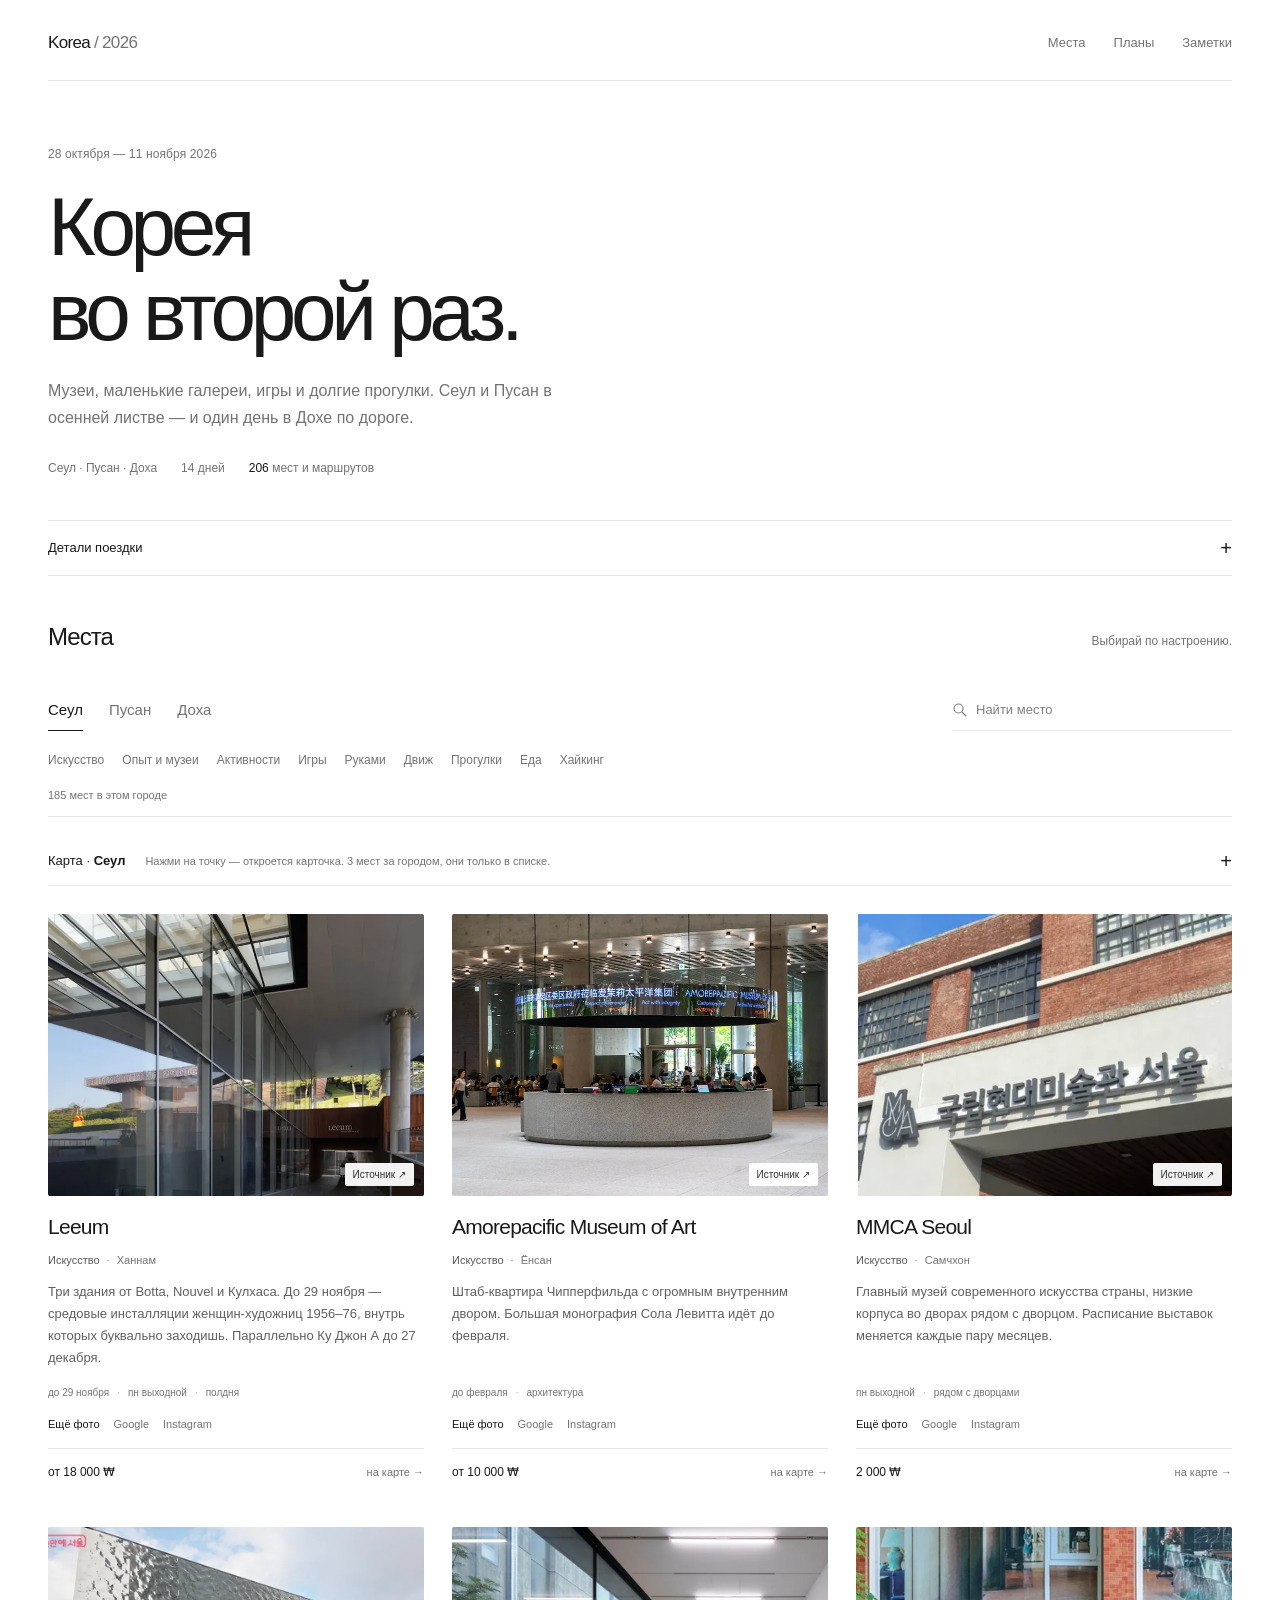
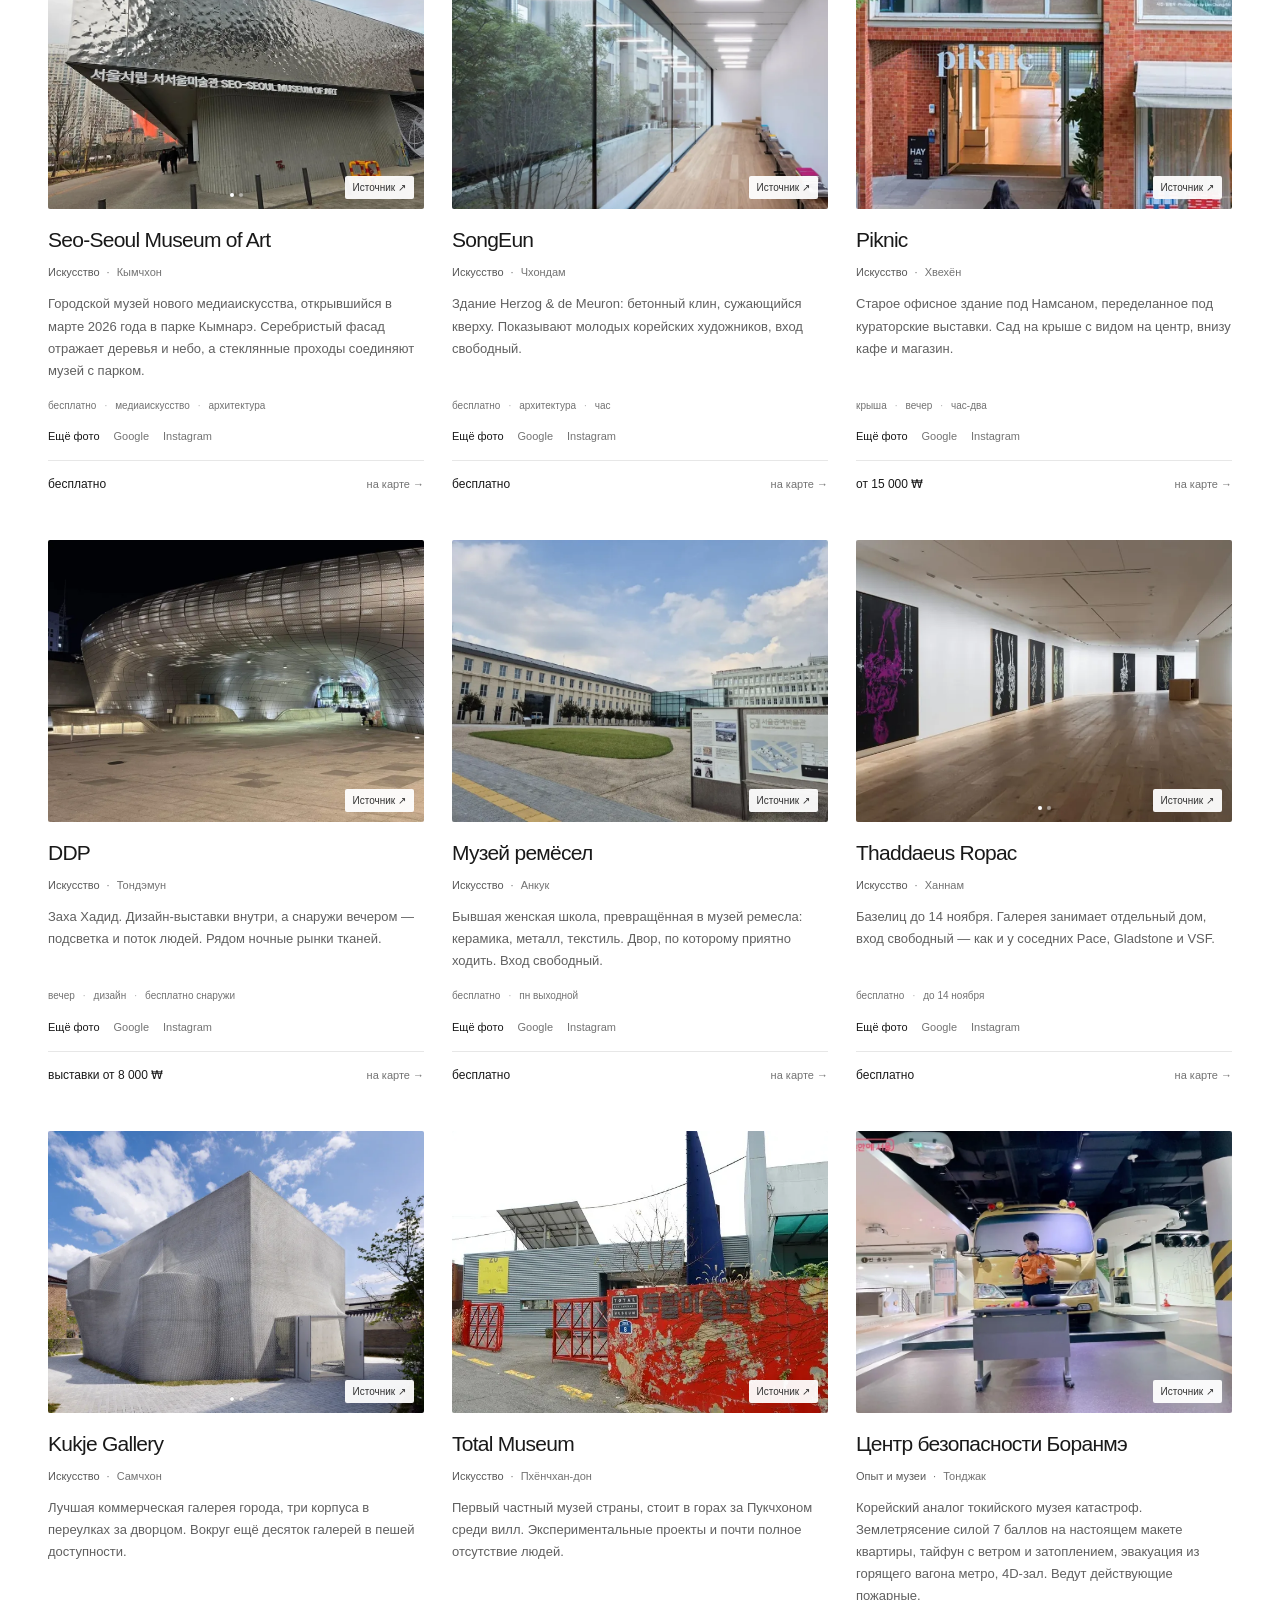
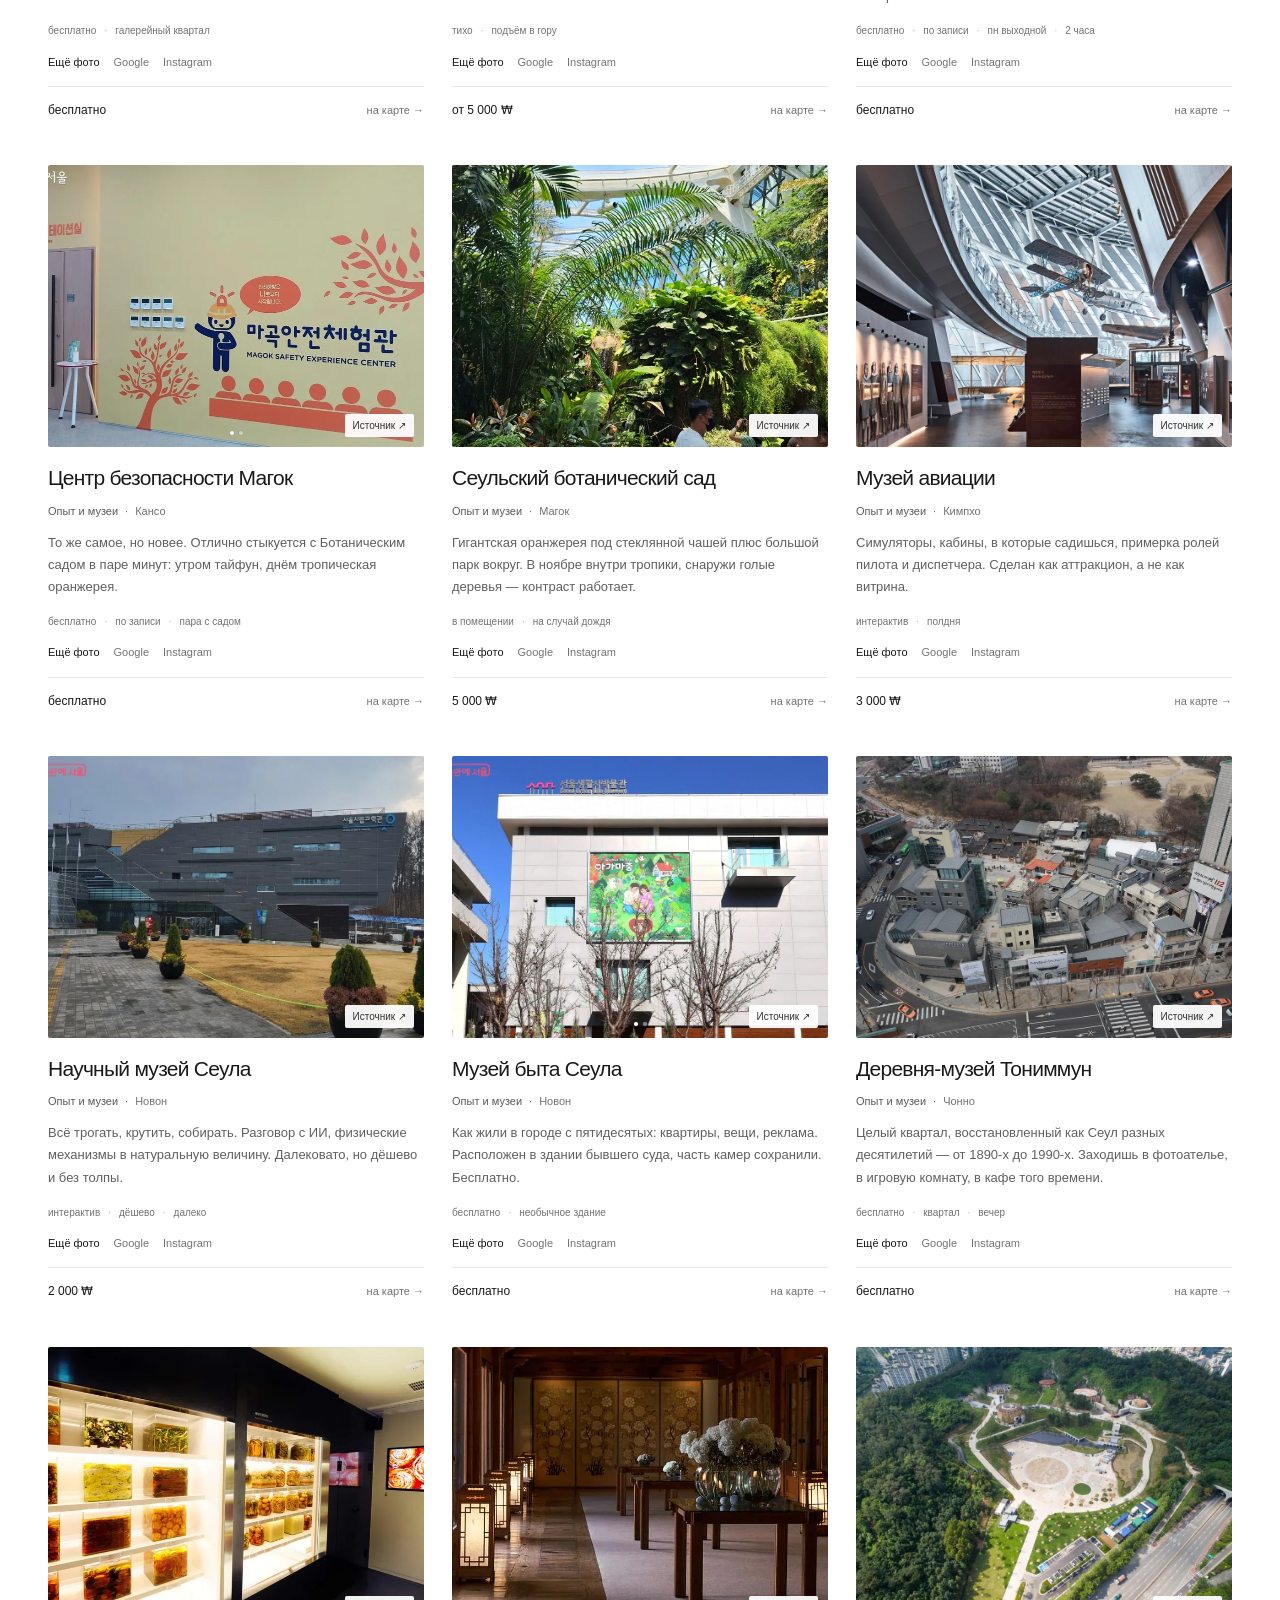
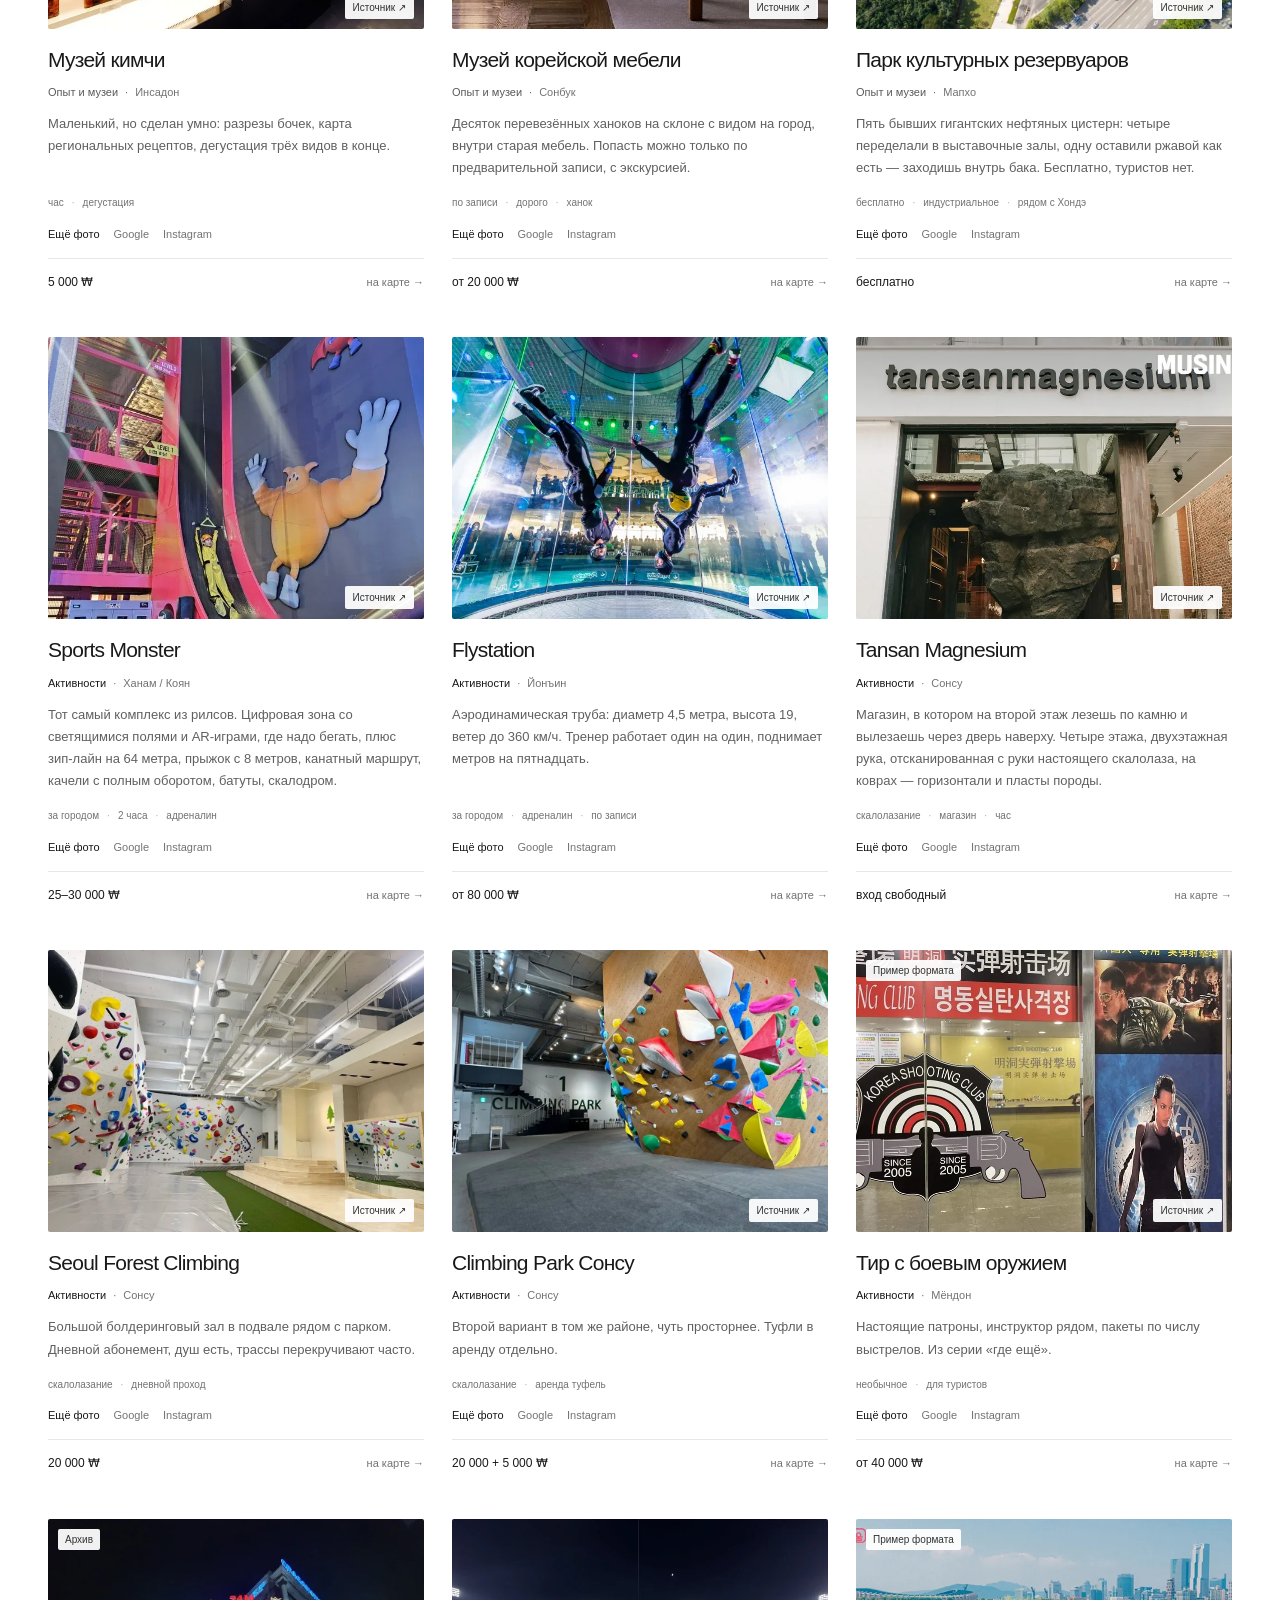
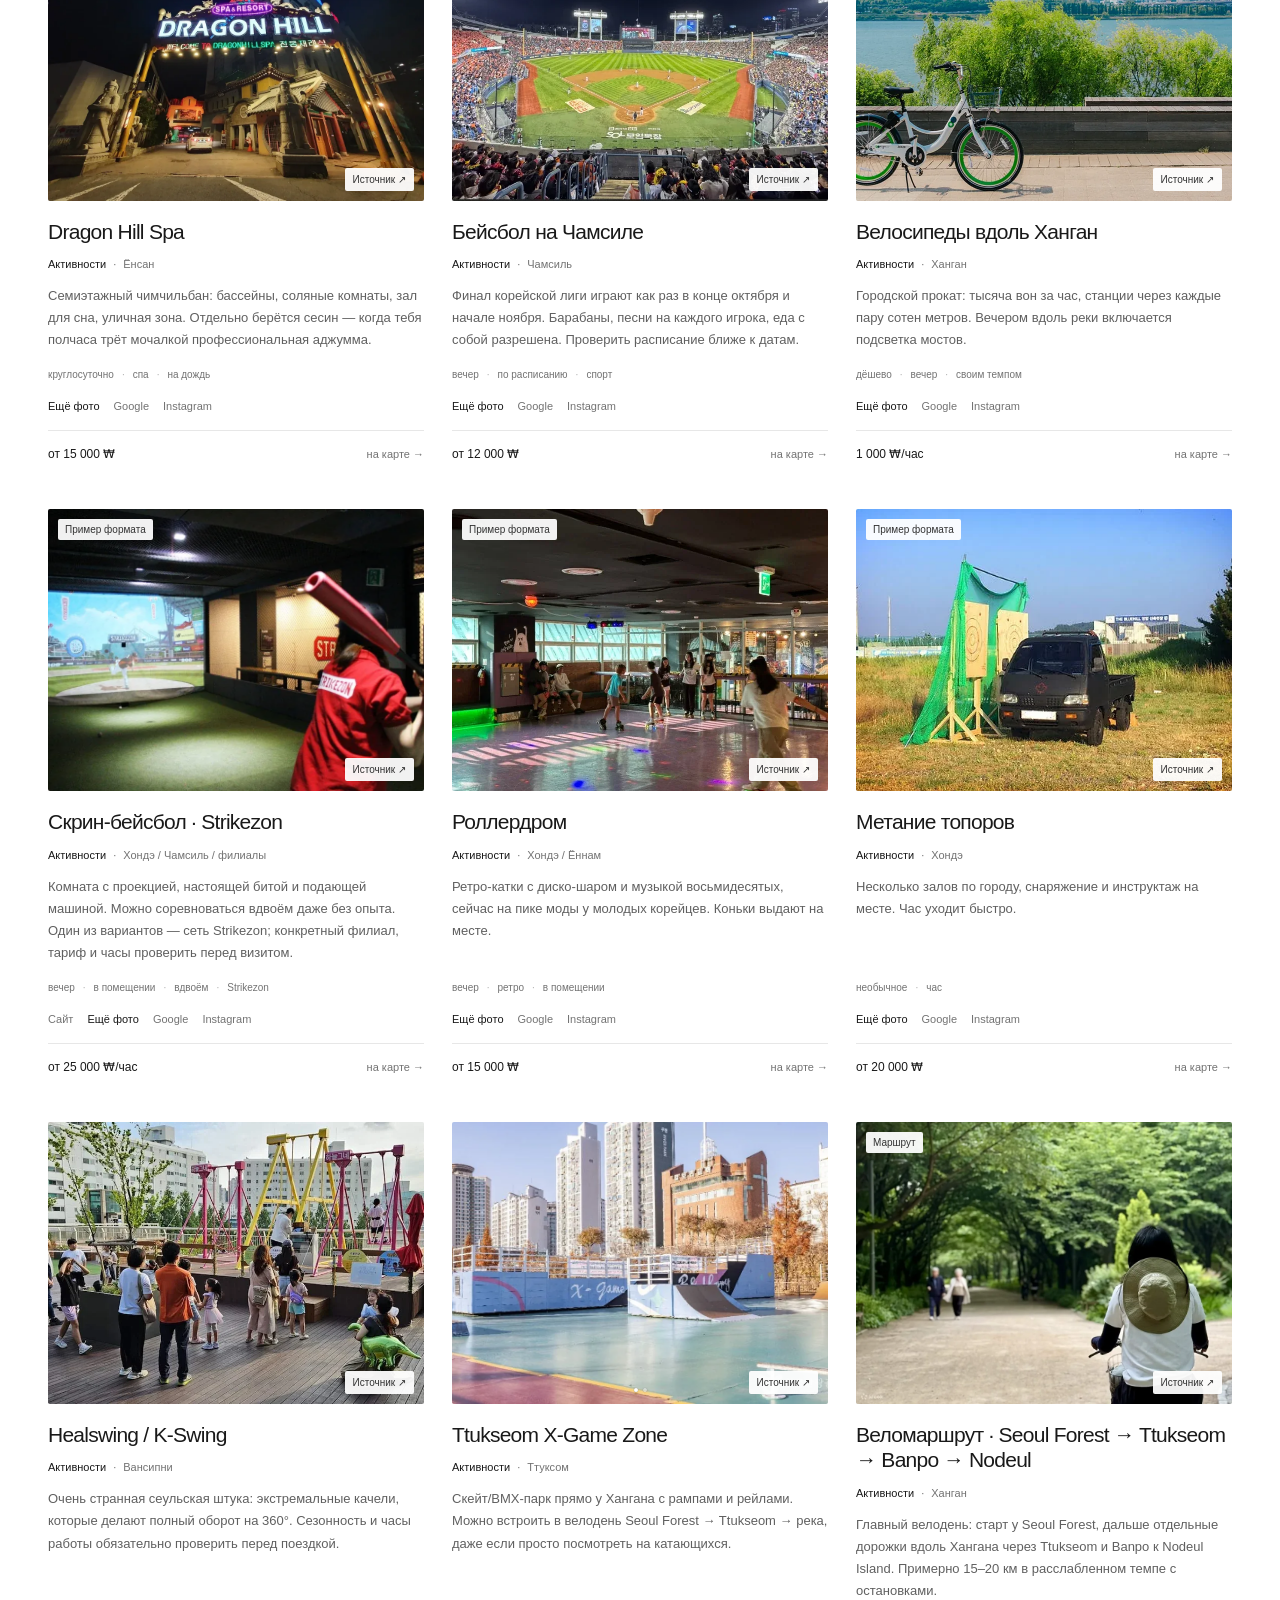
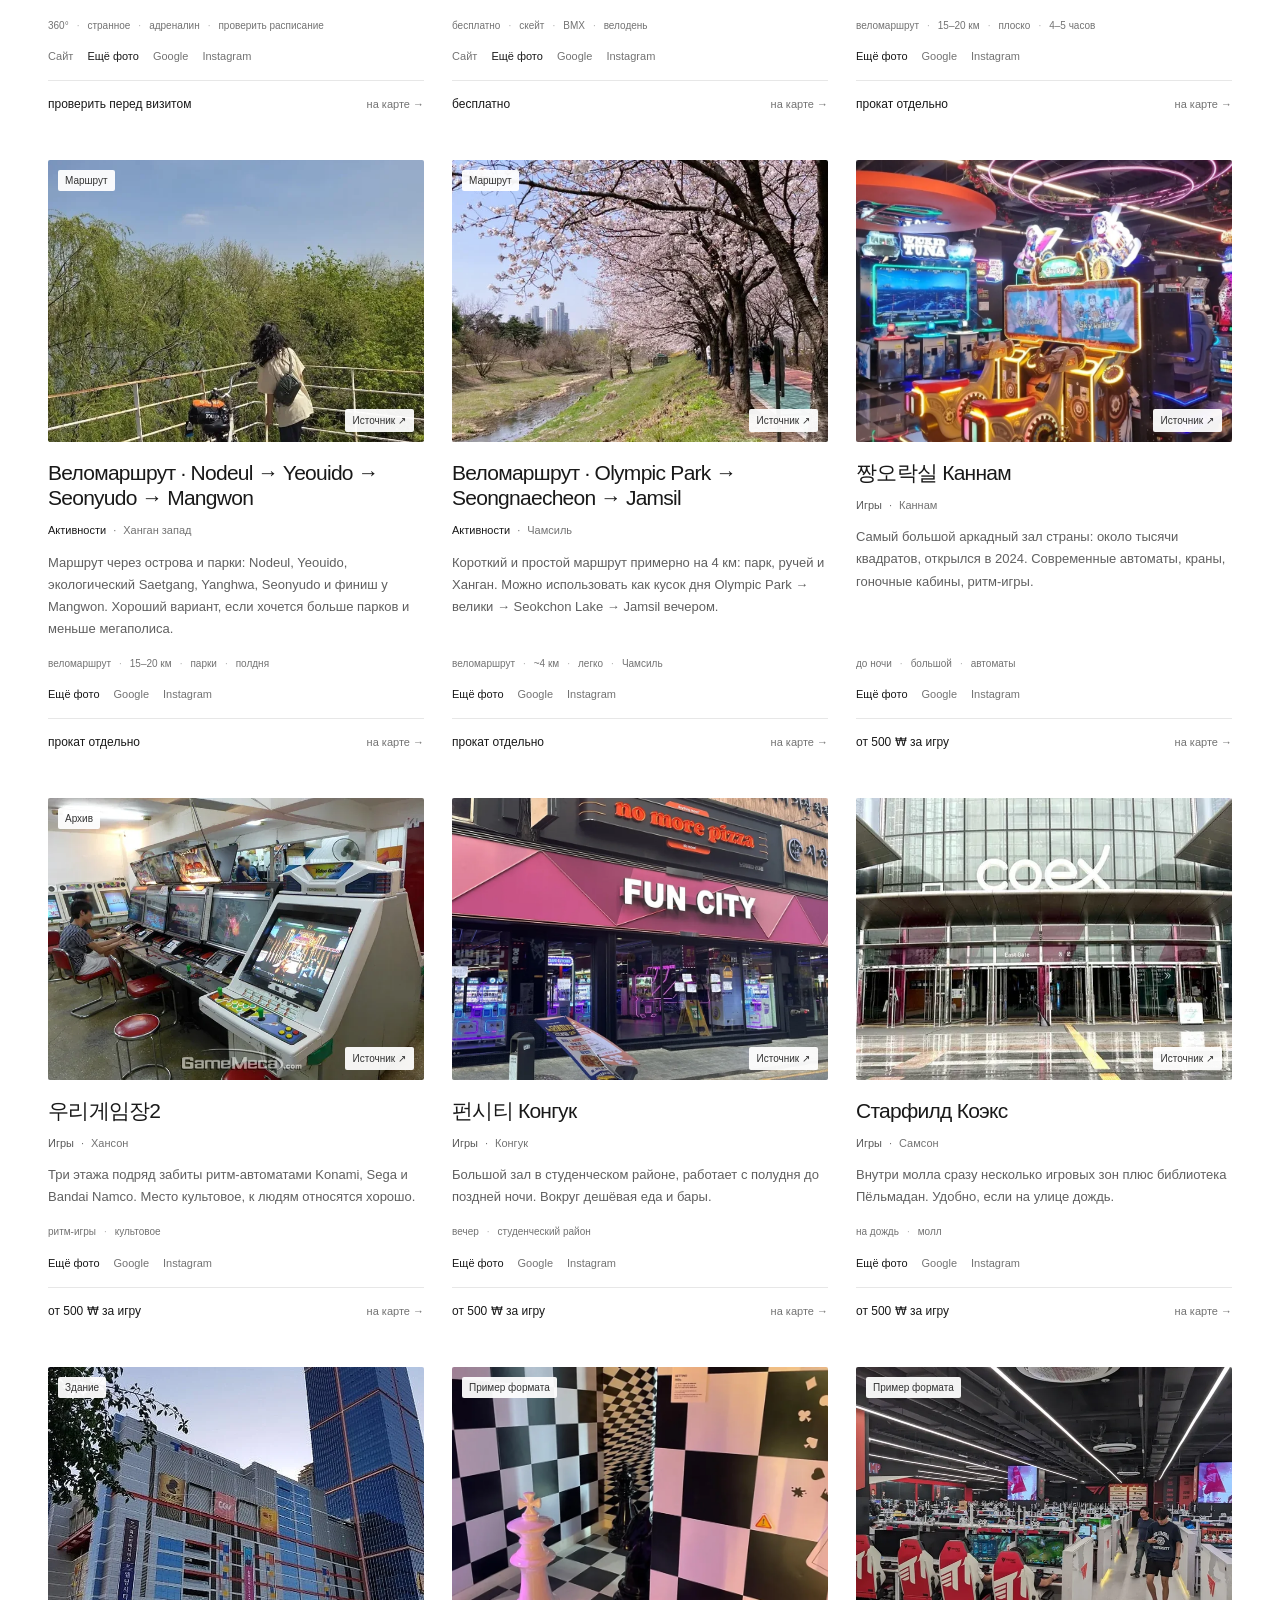
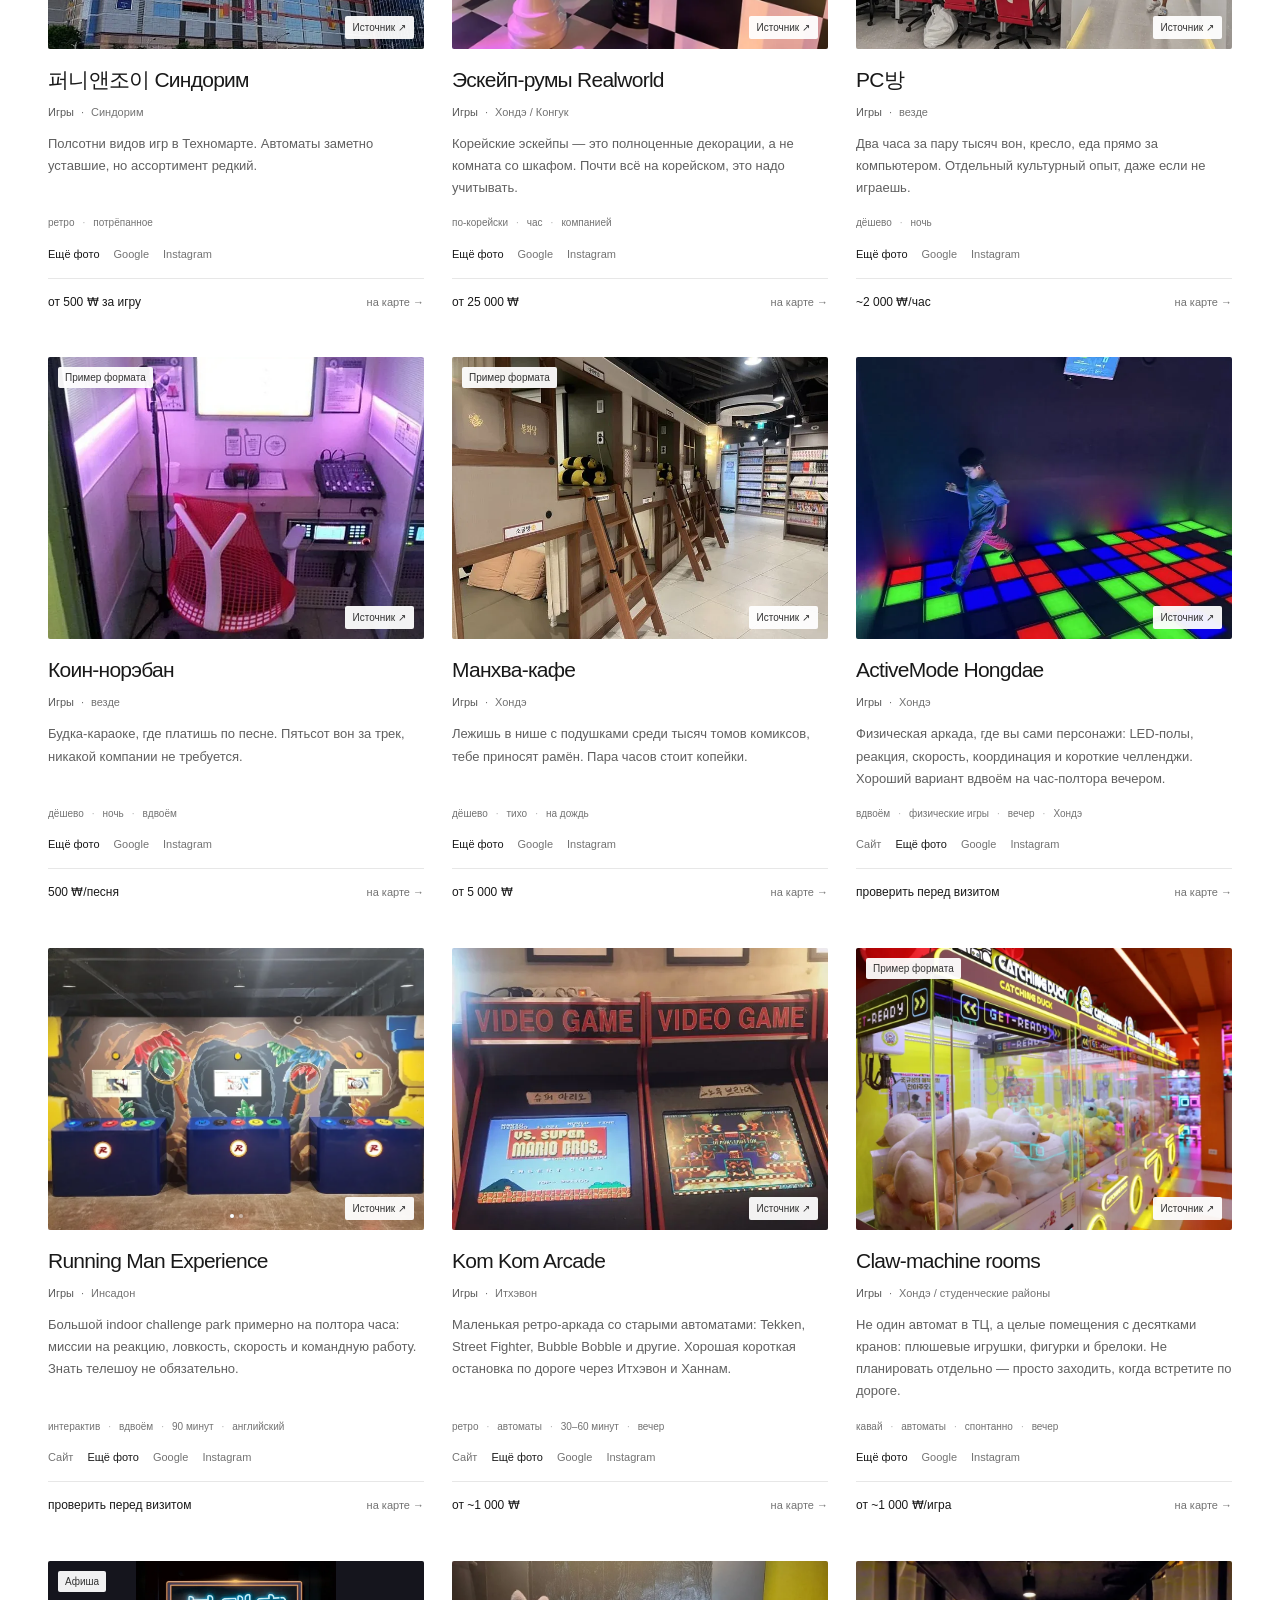
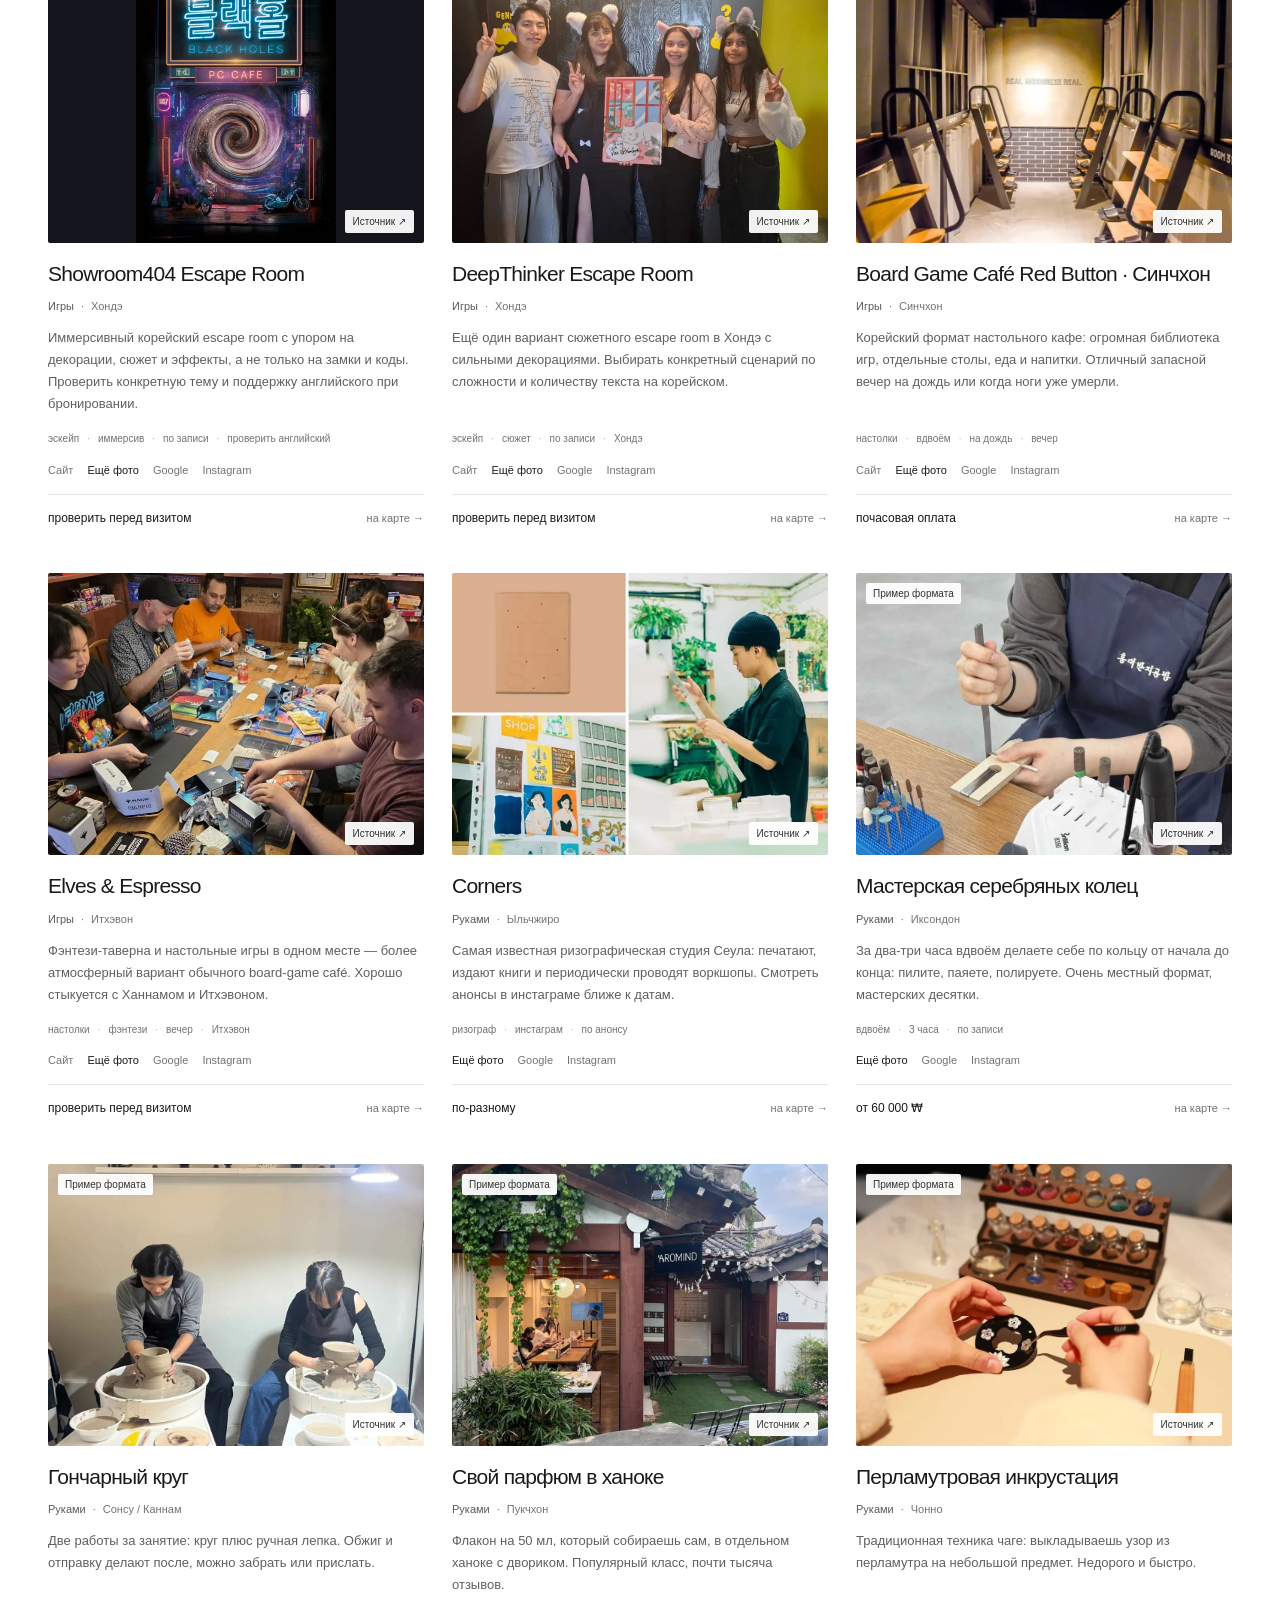
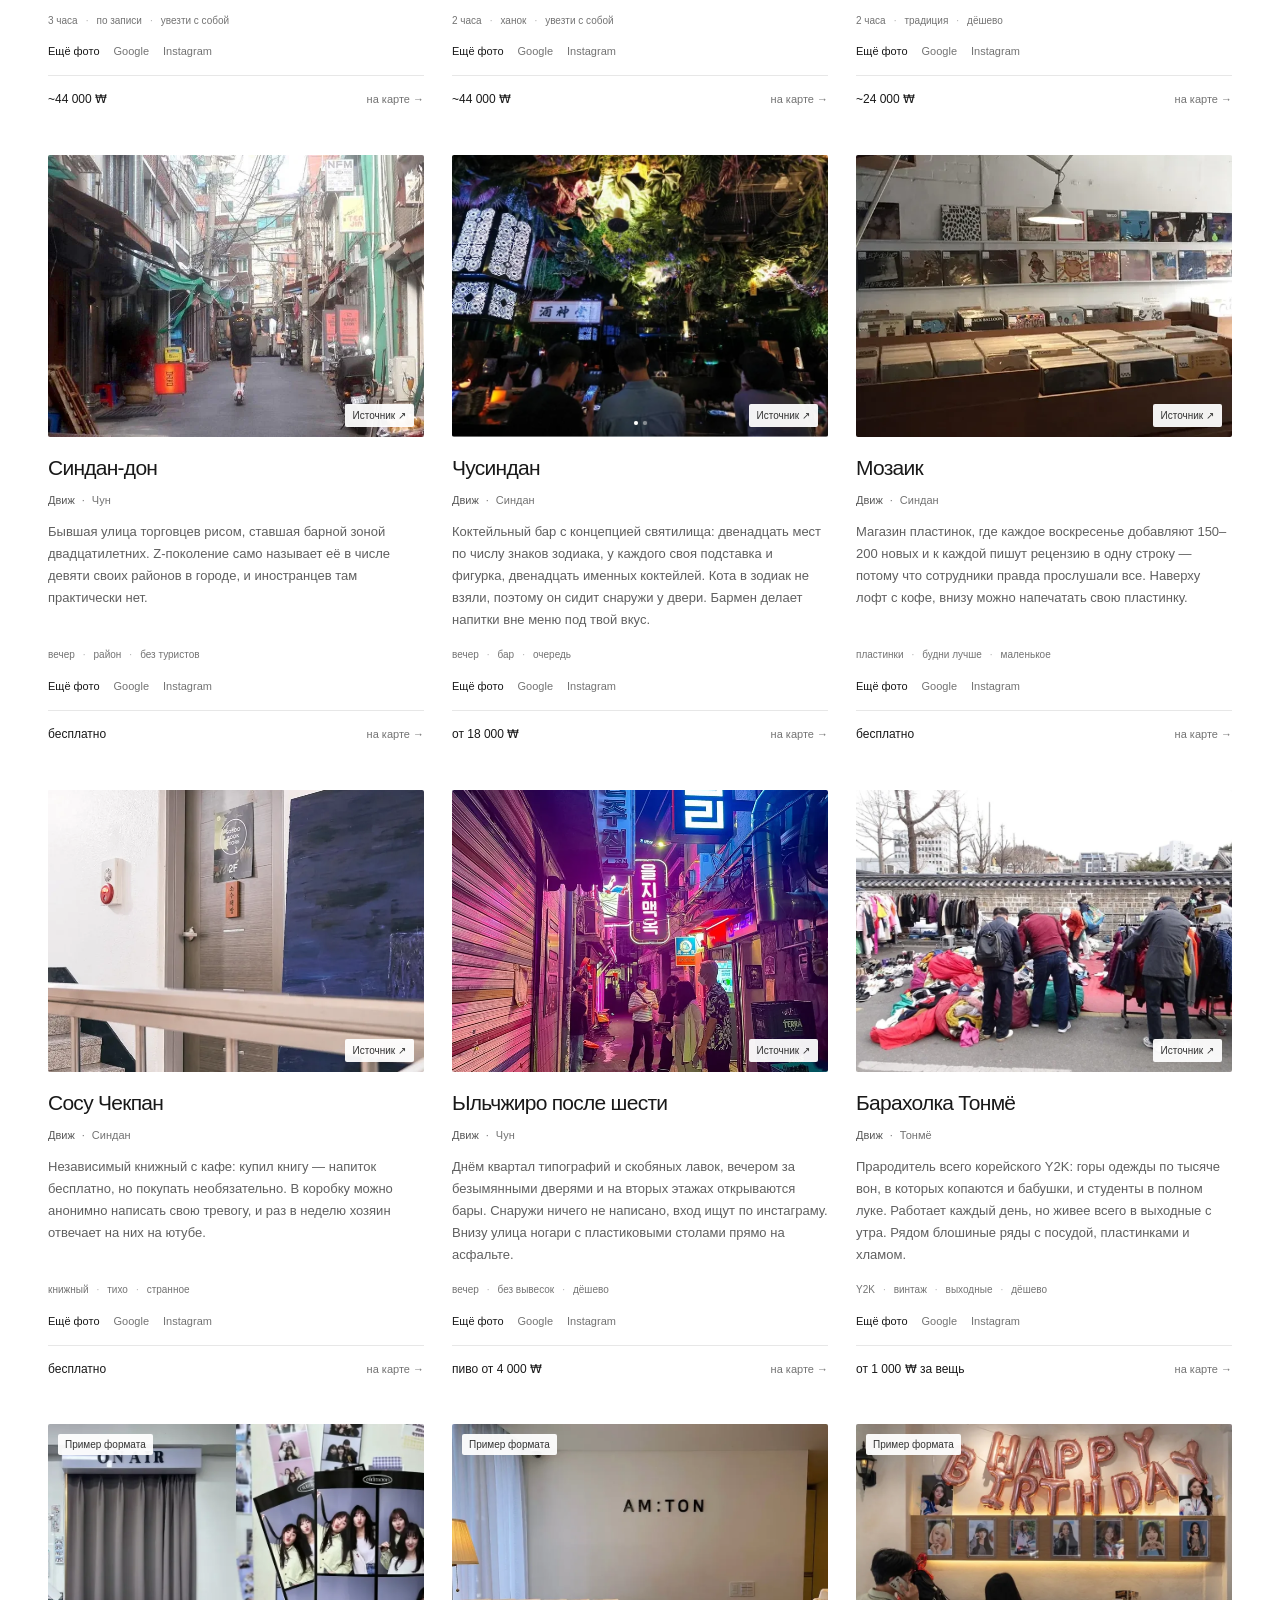
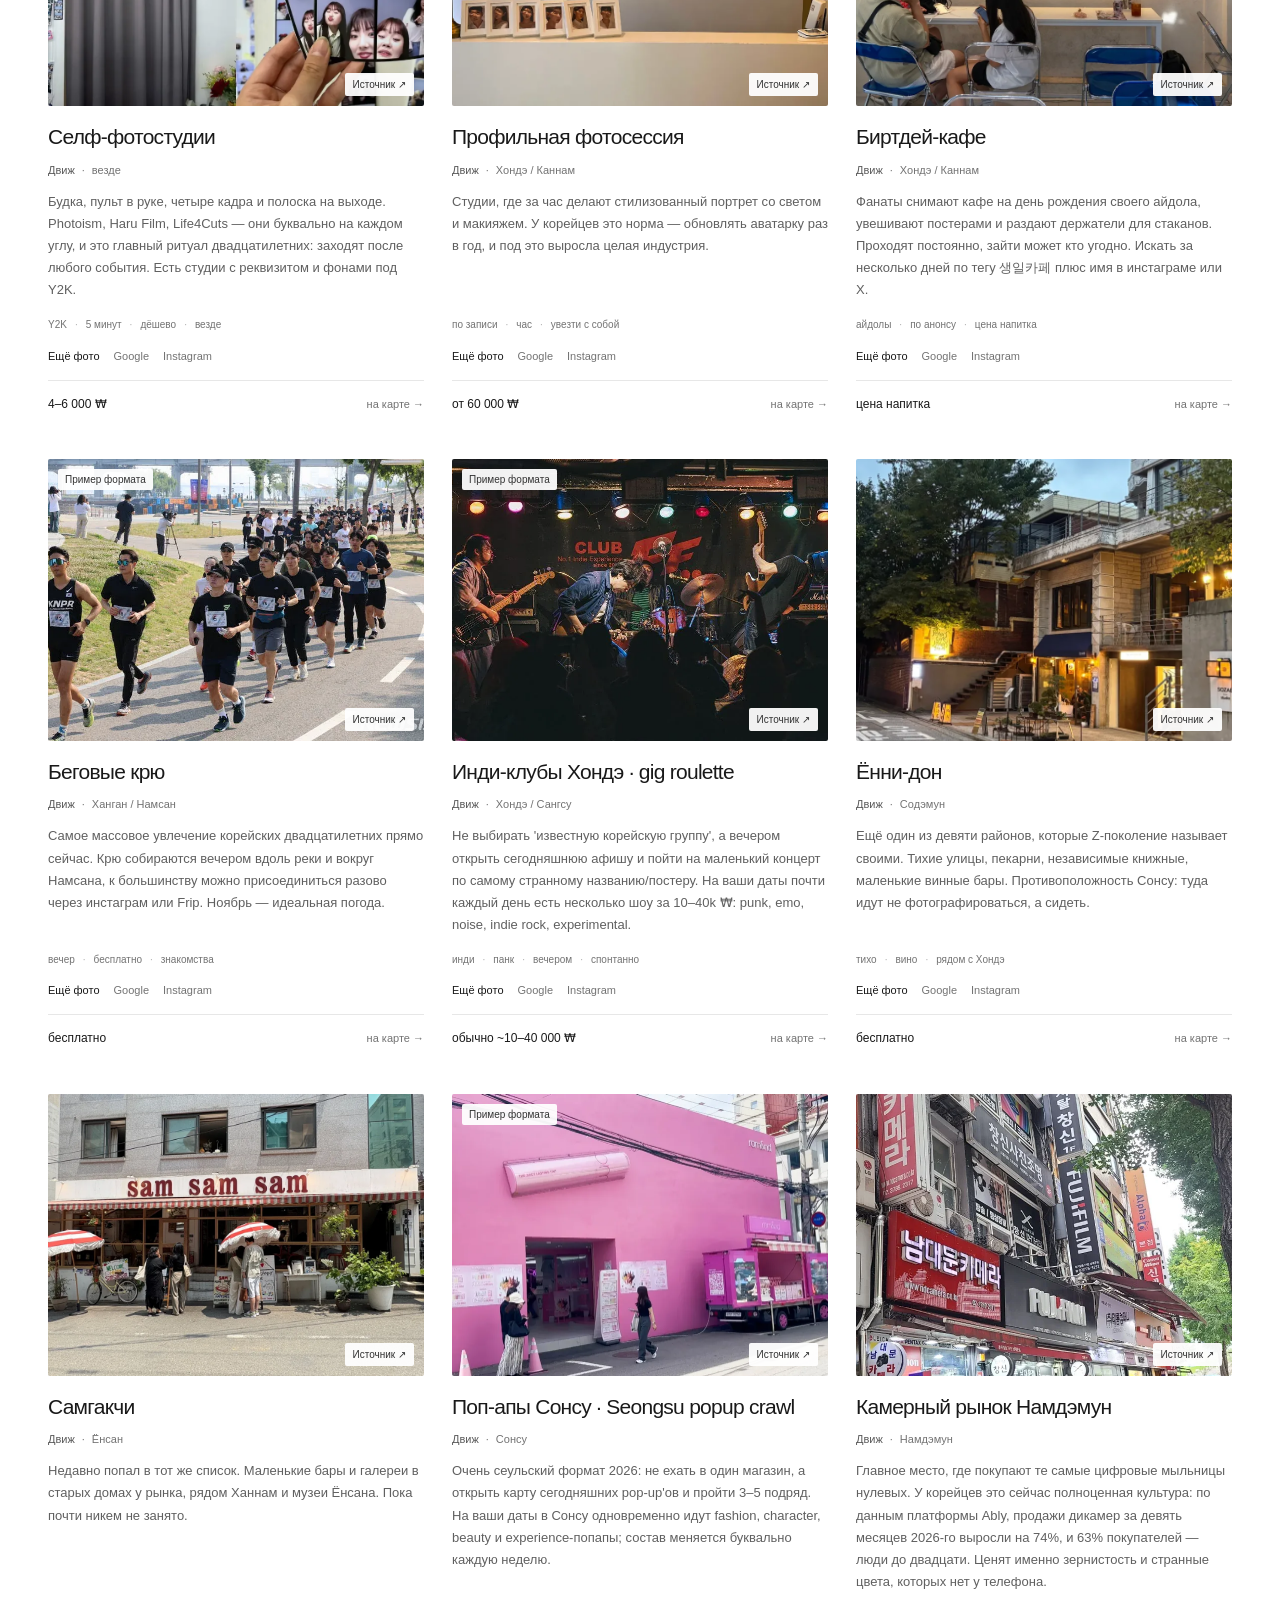
==== index.html @ 713b17fe "Добавлена новая подборка активностей, субкультуры и UE18 без повторов" ====
<!doctype html>
<html lang="ru">
<head>
<meta charset="utf-8">
<meta name="viewport" content="width=device-width, initial-scale=1, viewport-fit=cover">
<meta name="theme-color" content="#ffffff">
<meta name="referrer" content="no-referrer-when-downgrade">
<meta name="description" content="Места в Сеуле, Пусане и Дохе на поездку 28 октября — 11 ноября">
<title>Корея, 28.10 — 11.11</title>
<style>
:root{color-scheme:light;padding-top:env(safe-area-inset-top,0px);padding-bottom:env(safe-area-inset-bottom,0px)}
body{margin:0;font:14px/1.4 system-ui,-apple-system,sans-serif}
img{max-width:100%}
[hidden]{display:none!important}
</style>
</head>
<body>
<style>
:root{
  color-scheme:light;
  --bg:#fff;--surface:#fff;--surface-2:#f5f5f5;
  --fg:#191919;--fg-dim:#737373;--line:#e7e7e7;
  --persimmon:#191919;--jade:#595959;--ginkgo:#595959;
  --indigo:#595959;--leaf:#595959;--plum:#595959;
  --earth:#595959;--water:#595959;--neon:#595959;
  --map-land:#fafafa;--map-water:#e9e9e9;--map-ridge:#f0f0f0;
  --font-body:"Helvetica Neue",Helvetica,Arial,sans-serif;
  --font-display:var(--font-body);--font-kr:var(--font-body);
}
*{box-sizing:border-box}
html{scroll-behavior:smooth;scroll-padding-top:160px}
body{margin:0;background:var(--bg);color:var(--fg);font:15px/1.55 var(--font-body);-webkit-font-smoothing:antialiased}
button,input{font:inherit}
button,a,input,summary{-webkit-tap-highlight-color:transparent}
button,summary{cursor:pointer}
a{color:inherit;text-underline-offset:4px}
img{max-width:100%}
[hidden]{display:none!important}
h1,h2,h3,p{margin:0}
h1,h2,h3{font-weight:500}
.wrap{max-width:1320px;margin:0 auto;padding:0 48px}
.mast{padding:30px 0 0}
.mast-top{display:flex;justify-content:space-between;align-items:center;gap:24px;padding-bottom:24px;border-bottom:1px solid var(--line)}
.wordmark{text-decoration:none;font-size:17px;font-weight:500;letter-spacing:-.04em}
.wordmark span{color:var(--fg-dim);font-weight:400}
.mast-nav{display:flex;gap:28px;font-size:13px;color:var(--fg-dim)}
.mast-nav a{text-decoration:none}
.mast-nav a:hover{color:var(--fg)}
.intro{padding:64px 0 42px}
.kicker{font-size:12px;color:var(--fg-dim);letter-spacing:.01em;margin-bottom:20px}
.mast h1{font-size:clamp(42px,6.4vw,84px);line-height:1.04;letter-spacing:-.065em;font-weight:500;max-width:850px}
.mast h1 em{font-style:normal}
.lede{margin-top:24px;max-width:550px;font-size:16px;line-height:1.65;color:var(--fg-dim)}
.intro-meta{display:flex;flex-wrap:wrap;gap:8px 24px;margin-top:28px;font-size:12px;color:var(--fg-dim)}
.intro-meta b{font-weight:400;color:var(--fg)}
.trip-details{border-top:1px solid var(--line);border-bottom:1px solid var(--line)}
.trip-details > summary{list-style:none;display:flex;justify-content:space-between;align-items:center;padding:17px 0;font-size:13px}
summary::-webkit-details-marker{display:none}
.trip-details > summary::after,.maphead::after{content:"+";font-size:20px;font-weight:300;line-height:1}
.trip-details[open] > summary::after,.mapwrap[open] > summary::after{content:"−"}
.trip-content{padding-bottom:24px}
.facts{display:grid;grid-template-columns:repeat(4,1fr);gap:24px;padding:10px 0 20px}
.fact{display:flex;flex-direction:column;gap:4px}
.fact b{font-weight:500;font-size:15px;font-variant-numeric:tabular-nums}
.fact span{font-size:12px;color:var(--fg-dim)}
.localbar{font-size:12px;line-height:1.7;color:var(--fg-dim);max-width:740px;padding-top:16px}
.localbar b{font-weight:400;color:var(--fg)}
.rail{overflow-x:auto;margin-top:8px}
.rail-inner{display:grid;grid-template-columns:repeat(6,1fr);min-width:900px;border-top:1px solid var(--line);padding-top:20px;gap:22px}
.leg b{font-size:13px;font-weight:500}
.leg span{display:block;font-size:12px;color:var(--fg-dim);margin-top:8px}
.section-title{display:flex;align-items:baseline;justify-content:space-between;gap:20px;padding-top:42px;margin-bottom:22px}
.section-title h2{font-size:24px;letter-spacing:-.04em}
.section-title p{font-size:12px;color:var(--fg-dim)}
.controls{position:sticky;top:env(safe-area-inset-top,0px);z-index:30;background:#fff;border-bottom:1px solid var(--line);padding:12px 0}
.ctl-row{display:flex;gap:28px;align-items:center;justify-content:space-between}
.cities{display:flex;gap:26px;flex-shrink:0}
.cities button{font-size:15px;color:var(--fg-dim);padding:9px 0;border:0;border-bottom:1px solid transparent;background:none;min-height:40px}
.cities button[aria-pressed="true"]{color:var(--fg);border-bottom-color:var(--fg)}
.search{width:280px;max-width:48%;min-width:0;padding:10px 0 10px 24px;border:0;border-bottom:1px solid var(--line);border-radius:0;background:transparent;color:var(--fg);font-size:13px;background-image:url("data:image/svg+xml,%3Csvg xmlns='http://www.w3.org/2000/svg' width='16' height='16' fill='none' stroke='%23808080' stroke-width='1.2'%3E%3Ccircle cx='6.5' cy='6.5' r='4.5'/%3E%3Cpath d='m10 10 4 4'/%3E%3C/svg%3E");background-repeat:no-repeat;background-position:left center}
.search::placeholder{color:#808080;opacity:1}
.chips{display:flex;gap:5px 18px;align-items:center;flex-wrap:wrap;margin-top:14px}
.chip{flex-shrink:0;display:inline-flex;align-items:center;gap:5px;font-size:12px;padding:6px 0;border:0;border-bottom:1px solid transparent;background:transparent;color:var(--fg-dim);border-radius:0;min-height:32px}
.chip[aria-pressed="true"]{color:var(--fg);border-bottom-color:var(--fg)}
.chip .dot{display:none}
.chip.reset{color:var(--fg-dim);text-decoration:underline}
.count{font-size:11px;color:var(--fg-dim);margin-top:10px;font-variant-numeric:tabular-nums}
.mapwrap{margin-top:20px;border-bottom:1px solid var(--line)}
.maphead{list-style:none;display:flex;align-items:center;gap:20px;padding:14px 0;color:var(--fg-dim);font-size:12px}
.maphead h2{font-size:13px;font-weight:400;color:var(--fg)}
.maphead::after{margin-left:auto;color:var(--fg)}
.maphead span{font-size:11px}
svg.map{display:block;width:100%;height:auto;max-height:400px;background:var(--map-land)}
.mk{cursor:pointer}
.mk circle.hit{fill:transparent}
.mk circle.pin{stroke:#fff;stroke-width:1.6}
.mk text{font-family:var(--font-body);font-size:7.2px;font-weight:500;fill:var(--fg);paint-order:stroke;stroke:var(--map-land);stroke-width:2.6px;stroke-linejoin:round}
.mk.off{opacity:.08;pointer-events:none}
.mk.on circle.pin{stroke:var(--fg);stroke-width:1.2}
.maplabel{font-family:var(--font-body);font-size:8px;fill:var(--fg-dim)}
.riverlabel{font-family:var(--font-body);font-size:7px;fill:var(--fg-dim)}
.grid{display:grid;grid-template-columns:repeat(3,minmax(0,1fr));gap:46px 28px;margin-top:28px}
.card{min-width:0;display:flex;flex-direction:column;background:#fff;scroll-margin-top:180px}
.card.flash{outline:1px solid var(--fg);outline-offset:8px}
.thumb{position:relative;aspect-ratio:4/3;max-width:100%;overflow:hidden;background:var(--surface-2);user-select:none;touch-action:pan-y;border-radius:2px}
.slide{position:absolute;inset:0;width:100%;height:100%;object-fit:cover;opacity:0;transition:opacity .2s ease}
.slide.on{opacity:1}
.ph{position:absolute;inset:0;display:flex;align-items:center;justify-content:center;color:#aaa}
.ph svg{width:24px;height:24px;opacity:.6}
.nav{position:absolute;top:0;bottom:0;width:30%;z-index:3;border:0;background:transparent;cursor:pointer;opacity:0;transition:opacity .2s;display:flex;align-items:center;padding:0 12px}
.nav.prev{left:0;justify-content:flex-start}
.nav.next{right:0;justify-content:flex-end}
.nav span{display:grid;place-items:center;width:28px;height:28px;border-radius:50%;background:rgba(255,255,255,.9);color:#191919;font-size:13px}
.thumb:hover .nav,.nav:focus-visible{opacity:1}
.dots{position:absolute;left:0;right:0;bottom:12px;z-index:4;display:flex;gap:5px;justify-content:center;pointer-events:none}
.dots i{width:4px;height:4px;border-radius:50%;background:rgba(255,255,255,.45);box-shadow:0 0 1px #777}
.dots i.on{background:#fff}
.vibe{position:absolute;top:12px;left:12px;z-index:4;font-size:10px;color:#fff;background:rgba(0,0,0,.45);padding:3px 7px;border-radius:2px}

.photo-source{position:absolute;right:10px;bottom:10px;z-index:5;background:rgba(255,255,255,.94);color:#333;padding:5px 8px;font-size:10px;line-height:1.3;text-decoration:none;border-radius:2px}
.photo-source:hover{text-decoration:underline}
.photo-label{position:absolute;top:10px;left:10px;z-index:4;background:rgba(255,255,255,.94);color:#333;padding:4px 7px;font-size:10px;line-height:1.3;border-radius:2px}
.slide.poster{object-fit:contain;background:#15151d}
.droptip{position:absolute;inset:0;z-index:5;display:none;align-items:center;justify-content:center;background:rgba(0,0,0,.55);color:#fff;font-size:12px;border:1px dashed #fff}
.thumb.over .droptip{display:flex}
.clearpic{position:absolute;top:12px;right:12px;z-index:6;display:none;font-size:11px;color:#fff;background:rgba(0,0,0,.5);border:0;border-radius:2px;padding:4px 8px;cursor:pointer}
.thumb.mine:hover .clearpic{display:block}
.card-body{padding-top:18px;display:flex;flex-direction:column;gap:12px;flex:1;min-width:0}
.card h3{font-size:21px;line-height:1.2;letter-spacing:-.035em;font-weight:500;overflow-wrap:anywhere}
.meta{display:flex;flex-wrap:wrap;gap:4px 7px;align-items:center;font-size:11px;color:var(--fg-dim)}
.meta .cat{font-weight:400}
.desc{font-size:13px;line-height:1.7;color:#606060}
.tags{display:flex;flex-wrap:wrap;gap:4px 8px;padding-top:4px;margin-top:auto}
.tag{font-size:10px;color:var(--fg-dim);white-space:normal}
.tag + .tag::before{content:"·";margin-right:8px;color:#b0b0b0}
.links{display:flex;flex-wrap:wrap;gap:6px 14px;padding-top:3px}
.links a{font-size:11px;text-decoration:none;color:var(--fg-dim)}
.links a:hover,.gmap:hover{text-decoration:underline;color:var(--fg)}
.links a.primary{color:var(--fg)}
.card-foot{display:flex;align-items:baseline;justify-content:space-between;gap:10px;flex-wrap:wrap;border-top:1px solid var(--line);margin-top:3px;padding-top:14px}
.price{font-size:12px;font-weight:500;font-variant-numeric:tabular-nums}
.gmap{font-size:11px;color:var(--fg-dim);text-decoration:none}
.block{margin-top:80px;scroll-margin-top:170px}
.block > h2{font-size:28px;line-height:1.2;letter-spacing:-.04em;margin-bottom:28px}
.notes{display:grid;grid-template-columns:repeat(3,minmax(0,1fr));gap:30px}
.note{border-top:1px solid var(--line);padding-top:18px;min-width:0}
.note b,.opt b{display:block;font-size:14px;font-weight:500;margin-bottom:10px}
.note p,.opt p{font-size:13px;color:var(--fg-dim);line-height:1.7}
.day{margin-top:26px;border-top:1px solid var(--line)}
.day-head{display:flex;align-items:baseline;gap:24px;padding:24px 0}
.daynum{font-size:30px;letter-spacing:-.05em;font-variant-numeric:tabular-nums}
.day-head b{display:block;font-size:16px;font-weight:500}
.day-head span:not(.daynum){display:block;font-size:12px;color:var(--fg-dim);margin-top:4px}
.day-grid{display:grid;grid-template-columns:repeat(3,minmax(0,1fr));gap:28px}
.opt{min-width:0}
.apps{display:grid;grid-template-columns:repeat(2,minmax(0,1fr));gap:0 40px}
.app{display:flex;flex-direction:column;gap:8px;padding:20px 0;border-top:1px solid var(--line);min-width:0}
.app b{font-size:14px;font-weight:500}
.app span{font-size:13px;color:var(--fg-dim);line-height:1.7}
footer{margin-top:80px;border-top:1px solid var(--line);padding:24px 0 36px;max-width:820px;font-size:11px;line-height:1.7;color:var(--fg-dim)}
.empty{padding:60px 0;text-align:center;color:var(--fg-dim);font-size:14px}
:focus-visible{outline:2px solid #191919;outline-offset:4px}
@media(min-width:1400px){.intro{padding-top:80px}}
@media(max-width:1000px){
  .wrap{padding-inline:32px}
  .grid{grid-template-columns:repeat(2,minmax(0,1fr));gap:40px 24px}
  .notes,.day-grid{grid-template-columns:repeat(2,minmax(0,1fr))}
  .chips{flex-wrap:nowrap;overflow-x:auto;scrollbar-width:none;padding-bottom:2px}
  .chips::-webkit-scrollbar{display:none}
}
@media(max-width:600px){
  html{scroll-padding-top:150px}
  .wrap{padding-inline:22px}
  .mast{padding-top:22px}
  .mast-top{padding-bottom:18px}
  .wordmark{font-size:16px}
  .mast-nav{gap:17px;font-size:11px}
  .intro{padding:44px 0 30px}
  .kicker{font-size:11px;margin-bottom:18px}
  .mast h1{font-size:clamp(40px,11vw,64px);line-height:1.07;letter-spacing:-.06em}
  .lede{font-size:14px;line-height:1.65;margin-top:20px}
  .intro-meta{margin-top:22px;gap:8px 15px;font-size:11px}
  .facts{grid-template-columns:repeat(2,minmax(0,1fr));gap:20px}
  .section-title{padding-top:32px;margin-bottom:12px}
  .section-title h2{font-size:22px}
  .section-title p{font-size:11px}
  .ctl-row{gap:16px}
  .cities{gap:18px}
  .cities button{font-size:13px}
  .search{font-size:12px;max-width:45%;padding-left:22px}
  .chips{gap:18px;margin-top:10px;margin-right:-22px;padding-right:22px}
  .chip{font-size:11px}
  .count{margin-top:7px;font-size:10px}
  .mapwrap{margin-top:10px}
  .maphead{gap:8px}
  .maphead span{display:none}
  .grid{grid-template-columns:minmax(0,1fr);gap:36px;margin-top:22px}
  .card-body{padding-top:16px;gap:11px}
  .card h3{font-size:22px}
  .desc{font-size:14px}
  .meta,.links a,.gmap{font-size:12px}
  .tag{font-size:11px}
  .card-foot{padding-top:12px}
  .price{font-size:13px}
  .nav{opacity:1}
  .block{margin-top:56px}
  .block > h2{font-size:25px;margin-bottom:22px}
  .notes,.day-grid,.apps{grid-template-columns:minmax(0,1fr);gap:22px}
  .day-head{gap:20px;align-items:flex-start}
  .daynum{font-size:28px}
  .day-head b{font-size:15px}
  .apps{gap:0}
  .thumb.mine .clearpic{display:block}
  footer{margin-top:56px}
}
@media(prefers-reduced-motion:reduce){html{scroll-behavior:auto}.slide,.nav{transition:none}}
</style>

<div class="wrap">
  <header class="mast">
    <div class="mast-top">
      <a class="wordmark" href="#">Korea<span> / 2026</span></a>
      <nav class="mast-nav" aria-label="Разделы">
        <a href="#places">Места</a><a href="#dates">Планы</a><a href="#notes">Заметки</a>
      </nav>
    </div>
    <div class="intro">
    <div class="kicker">28 октября — 11 ноября 2026</div>
    <h1>Корея<br>во второй раз.</h1>
    <p class="lede">Музеи, маленькие галереи, игры и долгие прогулки. Сеул и Пусан в осенней листве — и один день в Дохе по дороге.</p>
    <div class="intro-meta"><span>Сеул · Пусан · Доха</span><span>14 дней</span><span id="totalFact"><b>—</b> мест и маршрутов</span></div>
    </div>
    <details class="trip-details">
      <summary>Детали поездки</summary>
      <div class="trip-content">
    <div class="facts">
      <div class="fact"><b>14 дней</b><span>всего</span></div>
      <div class="fact"><b>QR286 → QR858</b><span>Ереван · Доха · Инчхон</span></div>
      <div class="fact"><b>21 ч 40 мин</b><span>пересадка в Дохе</span></div>
      <div class="fact"><b>кон. окт — нач. ноя</b><span>пик листвы в Сеуле</span></div>
    </div>



    <div class="rail">
      <div class="rail-inner">
        <div class="leg accent"><b>28.10 · ср</b><span>Доха, одна ночь. Музей исламского искусства закрыт по средам — идём в Национальный и на Сук-Вакиф</span></div>
        <div class="leg"><b>29.10 · чт</b><span>Прилёт в Инчхон 17:15. Вечер — дорога до квартиры</span></div>
        <div class="leg accent"><b>31.10 · сб</b><span>Хэллоуин, и он в субботу. Костюмы в Хондэ прямо у вашей базы</span></div>
        <div class="leg"><b>02.11 · пн</b><span>Понедельник: музеи закрыты. День под гору, рынок или спа</span></div>
        <div class="leg accent"><b>03.11 · вт</b><span>День рождения. Вторник — всё открыто, и это почти пик клёнов в городе</span></div>
        <div class="leg"><b>~5–10.11</b><span>Клёны в самом Сеуле на пике: Пукаксан, Наксан, Пуам-дон</span></div>
      </div>
    </div>
    <div class="localbar"><b>153 изображения для 135 из 206 карточек.</b> Листай стрелками или свайпом. Для новых мест фотографии пока не добавлены. В подборке отмечены архивные снимки, примеры форматов и афиша. Источник каждого изображения — по ссылке на фото. Обновлено 24 октября 2026. Можно перетащить на карточку свою картинку мышкой — она встанет первой и сохранится.</div>
      </div>
    </details>
  </header>

  <div class="section-title" id="places"><h2>Места</h2><p>Выбирай по настроению.</p></div>
  <div class="controls">
    <div class="ctl-row">
      <div class="cities" role="group" aria-label="Город">
        <button type="button" data-city="seoul" aria-pressed="true">Сеул</button>
        <button type="button" data-city="busan" aria-pressed="false">Пусан</button>
        <button type="button" data-city="doha" aria-pressed="false">Доха</button>
      </div>
      <input class="search" id="q" type="search" placeholder="Найти место" aria-label="Поиск по местам">
    </div>
    <div class="chips" id="chips"></div>
    <div class="count" id="count"></div>
  </div>

  <details class="mapwrap">
    <summary class="maphead">
      <h2>Карта · <b id="mapTitle">Сеул</b></h2>
      <span id="mapHint">Координаты настоящие, география схематичная. Нажми на точку — откроется карточка.</span>
    </summary>
    <svg class="map" id="map" viewBox="0 0 400 300" role="img" aria-label="Схематичная карта с метками мест"></svg>
  </details>

  <div class="grid" id="grid"></div>
  <div class="empty" id="empty" hidden>Под эти фильтры ничего не попало. Сбрось пару тегов.</div>

  <section class="block" id="dates">
    <h2>Две даты, под которые стоит построить дни</h2>

    <div class="day">
      <div class="day-head">
        <span class="daynum">31.10</span>
        <div>
          <b>Хэллоуин, суббота</b>
          <span>Корея празднует его всерьёз, и в этом году он падает на выходной</span>
        </div>
      </div>
      <div class="day-grid">
        <div class="opt">
          <b>Хондэ</b>
          <p>Главная костюмированная точка города и она прямо у вашей квартиры. Вечером улицы превращаются в сплошной поток в гриме: студенты, уличные музыканты, фотографы. Костюм можно собрать за день до этого в магазинчиках там же.</p>
        </div>
        <div class="opt">
          <b>Чем заняться, а не просто ходить</b>
          <p>Коин-норэбан и роллердром в этот вечер работают в костюмах, клубы делают тематические вечеринки, эскейп-румы запускают хэллоуинские сценарии. Бронировать лучше заранее — к вечеру всё занято.</p>
        </div>
        <div class="opt warn">
          <b>Про толпу</b>
          <p>После давки в Итхэвоне в 2022-м город выводит на Хэллоуин большие наряды полиции, а само Итхэвон стало заметно тише. Узкие улицы под уклоном в пиковые часы — единственное, чего стоит избегать: если поток встал, лучше выйти на широкую улицу и обойти.</p>
        </div>
      </div>
    </div>

    <div class="day">
      <div class="day-head">
        <span class="daynum">03.11</span>
        <div>
          <b>День рождения, вторник</b>
          <span>Удачно: понедельник прошёл, музеи открыты, и это почти пик клёнов в городе</span>
        </div>
      </div>
      <div class="day-grid">
        <div class="opt">
          <b>Утро · клёны</b>
          <p>Пукаксан по крепостной стене, два часа, спуск к Чхануимун и дальше в Пуам-дон с его кафе в старых домах. Начало ноября — ровно то окно, когда там максимально красиво. Если не хочется вставать рано, то же самое работает в обратную сторону от Сочхона через Сусандон-кэгок.</p>
        </div>
        <div class="opt">
          <b>День · одно большое впечатление</b>
          <p>Leeum с инсталляциями, внутрь которых заходишь, — выставка как раз идёт и закрывается 29 ноября. Либо Piknic с садом на крыше, если хочется поменьше и потише. Оба по вторникам работают.</p>
        </div>
        <div class="opt">
          <b>Вечер · ужин и вода</b>
          <p>Ужин на рынке Мангвон в двух станциях от вас, а потом чимчильбан. Dragon Hill работает круглосуточно, так что время заезда неважно. Сесин в день рождения — тот самый опыт, который потом вспоминаешь годами.</p>
        </div>
        <div class="opt">
          <b>Если хочется «вау», а не «уютно»</b>
          <p>Альтернативный сценарий дня: Flystation с аэродинамической трубой или Sports Monster со светящимися полями и зип-лайном. Оба за городом, так что это весь день целиком, зато ни на что не похоже.</p>
        </div>
      </div>
    </div>
  </section>

  <section class="block" id="apps">
    <h2>Чем искать на месте</h2>
    <div class="apps">
      <div class="app"><b>솜씨당 · sssd.co.kr</b><span>Главная платформа разовых мастер-классов: керамика, парфюм, украшения, выпечка. Фильтры по району и цене, отзывы только от тех, кто сходил.</span></div>
      <div class="app"><b>프립 · Frip</b><span>Активности и аутдор: хайкинг, каяк на Ханган, сёрфинг, клубы по интересам.</span></div>
      <div class="app"><b>탈잉 · Taling</b><span>Классы от конкретных преподавателей, есть раздел «странные хобби».</span></div>
      <div class="app"><b>yeyak.seoul.go.kr</b><span>Городская запись: бесплатные и очень дешёвые мастерские от районных центров. Только по-корейски, места разлетаются.</span></div>
      <div class="app"><b>Instagram</b><span>Независимые студии — ризограф, шелкография, переплёт — живут здесь. Теги: #원데이클래스, #리소그라피, #공방, #성수공방.</span></div>
      <div class="app"><b>Naver Map / KakaoMap</b><span>Google в Корее почти не строит маршруты. Ставим заранее оба.</span></div>
    </div>
  </section>

  <section class="block" id="notes">
    <h2>Что держать в голове</h2>
    <div class="notes">
      <div class="note"><b>Музеи и понедельник</b><p>Leeum, MMCA и большинство крупных музеев закрыты по понедельникам. Музей исламского искусства в Дохе — по средам, а 28 октября как раз среда.</p></div>
      <div class="note j"><b>Клёны идут с севера на юг</b><p>Пукхансан и горы вокруг Сеула — конец октября и первые числа ноября. Сам город — примерно 5–10 ноября. Пусан позже всех.</p></div>
      <div class="note g"><b>Запись заранее</b><p>Центры безопасности — только по брони через safe119.seoul.go.kr, понедельник выходной. Уиренгиль в Пукхансане тоже по предварительной записи.</p></div>
      <div class="note w"><b>Язык</b><p>Эскейп-румы и большинство мастер-классов идут на корейском. В ручных форматах это не мешает — показывают руками. В отзывах видно, брали ли иностранцев.</p></div>
      <div class="note"><b>Сеул → Пусан</b><p>KTX с Сеульского вокзала, 2 ч 40 мин. Билеты через приложение Korail, за пару дней. Проездной при паре поездок не окупается.</p></div>
      <div class="note j"><b>Погода</b><p>Начало ноября в Сеуле — днём 10–16°, утром и вечером ближе к пяти. В Пусане на пять градусов теплее. Для хайкинга нужны слои и нормальная подошва.</p></div>
    </div>
  </section>

  <footer>
    Собрано из нашего разговора: музеи и галереи с актуальными выставками, аттракционы, автоматы, хайкинг, Пусан и пересадка в Дохе. Цены — ориентир на осень 2026, перед выходом стоит проверить расписание конкретного места.
  </footer>
</div>

<script src="assets/photos.js"></script>
<script>
const CATS = {
  art:   {label:"Искусство",   color:"var(--jade)"},
  museum:{label:"Опыт и музеи",color:"var(--ginkgo)"},
  active:{label:"Активности",  color:"var(--persimmon)"},
  game:  {label:"Игры",        color:"var(--indigo)"},
  nature:{label:"Прогулки",    color:"var(--leaf)"},
  hike:  {label:"Хайкинг",     color:"var(--earth)"},
  craft: {label:"Руками",      color:"var(--plum)"},
  food:  {label:"Еда",         color:"var(--water)"},
  spa:   {label:"Спа",         color:"var(--water)"},
  local: {label:"Движ",        color:"var(--neon)"}
};

const ICONS = {
  art:'<path d="M3 17 9 7l4 6 2-3 4 7Z" fill="none" stroke="currentColor" stroke-width="1.6" stroke-linejoin="round"/>',
  museum:'<path d="M3 9 12 4l9 5M5 9v8m4-8v8m6-8v8m4-8v8M3 18h18" fill="none" stroke="currentColor" stroke-width="1.6" stroke-linecap="round"/>',
  active:'<circle cx="12" cy="12" r="8" fill="none" stroke="currentColor" stroke-width="1.6"/><path d="M12 4v16M4 12h16" stroke="currentColor" stroke-width="1.6"/>',
  game:'<rect x="3" y="7" width="18" height="11" rx="3.5" fill="none" stroke="currentColor" stroke-width="1.6"/><path d="M7.5 11v3M6 12.5h3M15.5 12h.01M17.5 14h.01" stroke="currentColor" stroke-width="1.7" stroke-linecap="round"/>',
  nature:'<path d="M3 19h18M6 19c0-6 3-9 6-9s6 3 6 9" fill="none" stroke="currentColor" stroke-width="1.6" stroke-linecap="round"/>',
  hike:'<path d="M2 19 9 6l4.5 8M11 19l5-9 6 9Z" fill="none" stroke="currentColor" stroke-width="1.6" stroke-linejoin="round"/>',
  craft:'<path d="M5 19 15 9m0 0 4-4-2-2-4 4m2 2-2-2M5 19l-1 1" fill="none" stroke="currentColor" stroke-width="1.6" stroke-linecap="round"/>',
  food:'<path d="M6 3v8a2.5 2.5 0 0 0 5 0V3M8.5 11v10M17 3c-1.5 2-2 4-2 6s.7 2.5 2 2.5V21" fill="none" stroke="currentColor" stroke-width="1.6" stroke-linecap="round"/>',
  spa:'<path d="M4 16c2.5-2 5.5-2 8 0s5.5 2 8 0M4 20c2.5-2 5.5-2 8 0s5.5 2 8 0M12 3c2.5 2.5 2.5 6 0 8-2.5-2-2.5-5.5 0-8Z" fill="none" stroke="currentColor" stroke-width="1.5" stroke-linecap="round"/>',
  local:'<path d="M12 2.5 13.9 8l5.6 1.9-5.6 1.9L12 17.5 10.1 11.8 4.5 9.9 10.1 8Z" fill="none" stroke="currentColor" stroke-width="1.5" stroke-linejoin="round"/><path d="M18 16.5l.8 2.2 2.2.8-2.2.8-.8 2.2-.8-2.2-2.2-.8 2.2-.8Z" fill="none" stroke="currentColor" stroke-width="1.3" stroke-linejoin="round"/>'
};

// city, category, name, korean, area, description, tags, price, lat, lng; optional url and map query q
const P = [
  // ===== SEOUL · ART =====
  {c:"seoul",k:"art",n:"Leeum",kr:"리움미술관",a:"Ханнам",d:"Три здания от Botta, Nouvel и Кулхаса. До 29 ноября — средовые инсталляции женщин-художниц 1956–76, внутрь которых буквально заходишь. Параллельно Ку Джон А до 27 декабря.",t:["до 29 ноября","пн выходной","полдня"],pr:"от 18 000 ₩",lat:37.5384,lng:126.9990},
  {c:"seoul",k:"art",n:"Amorepacific Museum of Art",kr:"아모레퍼시픽미술관",a:"Ёнсан",d:"Штаб-квартира Чипперфильда с огромным внутренним двором. Большая монография Сола Левитта идёт до февраля.",t:["до февраля","архитектура"],pr:"от 10 000 ₩",lat:37.5272,lng:126.9728},
  {c:"seoul",k:"art",n:"MMCA Seoul",kr:"국립현대미술관",a:"Самчхон",d:"Главный музей современного искусства страны, низкие корпуса во дворах рядом с дворцом. Расписание выставок меняется каждые пару месяцев.",t:["пн выходной","рядом с дворцами"],pr:"2 000 ₩",lat:37.5786,lng:126.9800},
  {c:"seoul",k:"art",n:"Seo-Seoul Museum of Art",kr:"서서울미술관",a:"Кымчхон",d:"Городской музей нового медиаискусства, открывшийся в марте 2026 года в парке Кымнарэ. Серебристый фасад отражает деревья и небо, а стеклянные проходы соединяют музей с парком.",t:["бесплатно","медиаискусство","архитектура"],pr:"бесплатно",lat:37.4660,lng:126.8960,q:"서서울미술관 서울 금천구"},
  {c:"seoul",k:"art",n:"SongEun",kr:"송은",a:"Чхондам",d:"Здание Herzog & de Meuron: бетонный клин, сужающийся кверху. Показывают молодых корейских художников, вход свободный.",t:["бесплатно","архитектура","час"],pr:"бесплатно",lat:37.5230,lng:127.0470},
  {c:"seoul",k:"art",n:"Piknic",kr:"피크닉",a:"Хвехён",d:"Старое офисное здание под Намсаном, переделанное под кураторские выставки. Сад на крыше с видом на центр, внизу кафе и магазин.",t:["крыша","вечер","час-два"],pr:"от 15 000 ₩",lat:37.5570,lng:126.9781},
  {c:"seoul",k:"art",n:"DDP",kr:"동대문디자인플라자",a:"Тондэмун",d:"Заха Хадид. Дизайн-выставки внутри, а снаружи вечером — подсветка и поток людей. Рядом ночные рынки тканей.",t:["вечер","дизайн","бесплатно снаружи"],pr:"выставки от 8 000 ₩",lat:37.5665,lng:127.0092},
  {c:"seoul",k:"art",n:"Музей ремёсел",kr:"서울공예박물관",a:"Анкук",d:"Бывшая женская школа, превращённая в музей ремесла: керамика, металл, текстиль. Двор, по которому приятно ходить. Вход свободный.",t:["бесплатно","пн выходной"],pr:"бесплатно",lat:37.5772,lng:126.9815},
  {c:"seoul",k:"art",n:"Thaddaeus Ropac",kr:"타데우스 로팍",a:"Ханнам",d:"Базелиц до 14 ноября. Галерея занимает отдельный дом, вход свободный — как и у соседних Pace, Gladstone и VSF.",t:["бесплатно","до 14 ноября"],pr:"бесплатно",lat:37.5370,lng:127.0005},
  {c:"seoul",k:"art",n:"Kukje Gallery",kr:"국제갤러리",a:"Самчхон",d:"Лучшая коммерческая галерея города, три корпуса в переулках за дворцом. Вокруг ещё десяток галерей в пешей доступности.",t:["бесплатно","галерейный квартал"],pr:"бесплатно",lat:37.5800,lng:126.9795},
  {c:"seoul",k:"art",n:"Total Museum",kr:"토탈미술관",a:"Пхёнчхан-дон",d:"Первый частный музей страны, стоит в горах за Пукчхоном среди вилл. Экспериментальные проекты и почти полное отсутствие людей.",t:["тихо","подъём в гору"],pr:"от 5 000 ₩",lat:37.6020,lng:126.9680},

  // ===== SEOUL · MUSEUM / EXPERIENCE =====
  {c:"seoul",k:"museum",n:"Центр безопасности Боранмэ",kr:"보라매안전체험관",a:"Тонджак",d:"Корейский аналог токийского музея катастроф. Землетрясение силой 7 баллов на настоящем макете квартиры, тайфун с ветром и затоплением, эвакуация из горящего вагона метро, 4D-зал. Ведут действующие пожарные.",t:["бесплатно","по записи","пн выходной","2 часа"],pr:"бесплатно",lat:37.4929,lng:126.9173},
  {c:"seoul",k:"museum",n:"Центр безопасности Магок",kr:"마곡안전체험관",a:"Кансо",d:"То же самое, но новее. Отлично стыкуется с Ботаническим садом в паре минут: утром тайфун, днём тропическая оранжерея.",t:["бесплатно","по записи","пара с садом"],pr:"бесплатно",lat:37.5620,lng:126.8290},
  {c:"seoul",k:"museum",n:"Сеульский ботанический сад",kr:"서울식물원",a:"Магок",d:"Гигантская оранжерея под стеклянной чашей плюс большой парк вокруг. В ноябре внутри тропики, снаружи голые деревья — контраст работает.",t:["в помещении","на случай дождя"],pr:"5 000 ₩",lat:37.5695,lng:126.8355},
  {c:"seoul",k:"museum",n:"Музей авиации",kr:"국립항공박물관",a:"Кимпхо",d:"Симуляторы, кабины, в которые садишься, примерка ролей пилота и диспетчера. Сделан как аттракцион, а не как витрина.",t:["интерактив","полдня"],pr:"3 000 ₩",lat:37.5595,lng:126.8040},
  {c:"seoul",k:"museum",n:"Научный музей Сеула",kr:"서울시립과학관",a:"Новон",d:"Всё трогать, крутить, собирать. Разговор с ИИ, физические механизмы в натуральную величину. Далековато, но дёшево и без толпы.",t:["интерактив","дёшево","далеко"],pr:"2 000 ₩",lat:37.6400,lng:127.0690},
      {c:"seoul",k:"museum",n:"Музей быта Сеула",kr:"서울생활사박물관",a:"Новон",d:"Как жили в городе с пятидесятых: квартиры, вещи, реклама. Расположен в здании бывшего суда, часть камер сохранили. Бесплатно.",t:["бесплатно","необычное здание"],pr:"бесплатно",lat:37.6450,lng:127.0720},
  {c:"seoul",k:"museum",n:"Деревня-музей Тониммун",kr:"돈의문박물관마을",a:"Чонно",d:"Целый квартал, восстановленный как Сеул разных десятилетий — от 1890-х до 1990-х. Заходишь в фотоателье, в игровую комнату, в кафе того времени.",t:["бесплатно","квартал","вечер"],pr:"бесплатно",lat:37.5690,lng:126.9680},
  {c:"seoul",k:"museum",n:"Музей кимчи",kr:"뮤지엄김치간",a:"Инсадон",d:"Маленький, но сделан умно: разрезы бочек, карта региональных рецептов, дегустация трёх видов в конце.",t:["час","дегустация"],pr:"5 000 ₩",lat:37.5730,lng:126.9860},
  {c:"seoul",k:"museum",n:"Музей корейской мебели",kr:"한국가구박물관",a:"Сонбук",d:"Десяток перевезённых ханоков на склоне с видом на город, внутри старая мебель. Попасть можно только по предварительной записи, с экскурсией.",t:["по записи","дорого","ханок"],pr:"от 20 000 ₩",lat:37.5990,lng:127.0010},
  {c:"seoul",k:"museum",n:"Парк культурных резервуаров",kr:"문화비축기지",a:"Мапхо",d:"Пять бывших гигантских нефтяных цистерн: четыре переделали в выставочные залы, одну оставили ржавой как есть — заходишь внутрь бака. Бесплатно, туристов нет.",t:["бесплатно","индустриальное","рядом с Хондэ"],pr:"бесплатно",lat:37.5700,lng:126.8880},

  // ===== SEOUL · ACTIVE =====
  {c:"seoul",k:"active",n:"Sports Monster",kr:"스포츠몬스터",a:"Ханам / Коян",d:"Тот самый комплекс из рилсов. Цифровая зона со светящимися полями и AR-играми, где надо бегать, плюс зип-лайн на 64 метра, прыжок с 8 метров, канатный маршрут, качели с полным оборотом, батуты, скалодром.",t:["за городом","2 часа","адреналин"],pr:"25–30 000 ₩",lat:37.5450,lng:127.2240},
  {c:"seoul",k:"active",n:"Flystation",kr:"플라이스테이션",a:"Йонъин",d:"Аэродинамическая труба: диаметр 4,5 метра, высота 19, ветер до 360 км/ч. Тренер работает один на один, поднимает метров на пятнадцать.",t:["за городом","адреналин","по записи"],pr:"от 80 000 ₩",lat:37.2980,lng:127.2070},
  {c:"seoul",k:"active",n:"Tansan Magnesium",kr:"탄산마그네슘",a:"Сонсу",d:"Магазин, в котором на второй этаж лезешь по камню и вылезаешь через дверь наверху. Четыре этажа, двухэтажная рука, отсканированная с руки настоящего скалолаза, на коврах — горизонтали и пласты породы.",t:["скалолазание","магазин","час"],pr:"вход свободный",lat:37.5424,lng:127.0565},
  {c:"seoul",k:"active",n:"Seoul Forest Climbing",kr:"서울숲클라이밍",a:"Сонсу",d:"Большой болдеринговый зал в подвале рядом с парком. Дневной абонемент, душ есть, трассы перекручивают часто.",t:["скалолазание","дневной проход"],pr:"20 000 ₩",lat:37.5440,lng:127.0440},
  {c:"seoul",k:"active",n:"Climbing Park Сонсу",kr:"클라이밍파크 성수점",a:"Сонсу",d:"Второй вариант в том же районе, чуть просторнее. Туфли в аренду отдельно.",t:["скалолазание","аренда туфель"],pr:"20 000 + 5 000 ₩",lat:37.5450,lng:127.0560},
  {c:"seoul",k:"active",n:"Тир с боевым оружием",kr:"실탄사격장",a:"Мёндон",d:"Настоящие патроны, инструктор рядом, пакеты по числу выстрелов. Из серии «где ещё».",t:["необычное","для туристов"],pr:"от 40 000 ₩",lat:37.5630,lng:126.9850},
  {c:"seoul",k:"active",n:"Dragon Hill Spa",kr:"드래곤힐스파",a:"Ёнсан",d:"Семиэтажный чимчильбан: бассейны, соляные комнаты, зал для сна, уличная зона. Отдельно берётся сесин — когда тебя полчаса трёт мочалкой профессиональная аджумма.",t:["круглосуточно","спа","на дождь"],pr:"от 15 000 ₩",lat:37.5290,lng:126.9640},
  {c:"seoul",k:"active",n:"Бейсбол на Чамсиле",kr:"잠실야구장",a:"Чамсиль",d:"Финал корейской лиги играют как раз в конце октября и начале ноября. Барабаны, песни на каждого игрока, еда с собой разрешена. Проверить расписание ближе к датам.",t:["вечер","по расписанию","спорт"],pr:"от 12 000 ₩",lat:37.5120,lng:127.0720},
  {c:"seoul",k:"active",n:"Велосипеды вдоль Ханган",kr:"따릉이",a:"Ханган",d:"Городской прокат: тысяча вон за час, станции через каждые пару сотен метров. Вечером вдоль реки включается подсветка мостов.",t:["дёшево","вечер","своим темпом"],pr:"1 000 ₩/час",lat:37.5100,lng:126.9950},
  {c:"seoul",k:"active",n:"Скрин-бейсбол · Strikezon",kr:"스크린야구",a:"Хондэ / Чамсиль / филиалы",d:"Комната с проекцией, настоящей битой и подающей машиной. Можно соревноваться вдвоём даже без опыта. Один из вариантов — сеть Strikezon; конкретный филиал, тариф и часы проверить перед визитом.",t:["вечер","в помещении","вдвоём","Strikezon"],pr:"от 25 000 ₩/час",lat:37.554,lng:126.923,url:"https://www.strikezon.com/new/kr/strikezon/product.php",q:"스트라이크존 서울"},
  {c:"seoul",k:"active",n:"Роллердром",kr:"롤러장",a:"Хондэ / Ённам",d:"Ретро-катки с диско-шаром и музыкой восьмидесятых, сейчас на пике моды у молодых корейцев. Коньки выдают на месте.",t:["вечер","ретро","в помещении"],pr:"от 15 000 ₩",lat:37.5620,lng:126.9260},
  {c:"seoul",k:"active",n:"Метание топоров",kr:"도끼던지기",a:"Хондэ",d:"Несколько залов по городу, снаряжение и инструктаж на месте. Час уходит быстро.",t:["необычное","час"],pr:"от 20 000 ₩",lat:37.5555,lng:126.9245},
  {c:"seoul",k:"active",n:"Healswing / K-Swing",kr:"힐스윙",a:"Вансипни",d:"Очень странная сеульская штука: экстремальные качели, которые делают полный оборот на 360°. Сезонность и часы работы обязательно проверить перед поездкой.",t:["360°","странное","адреналин","проверить расписание"],pr:"проверить перед визитом",lat:37.5615,lng:127.0375,url:"https://english.visitseoul.net/entertainment/2024-Healswing/ENPl4rnb2",q:"힐스윙 왕십리"},
  {c:"seoul",k:"active",n:"Ttukseom X-Game Zone",kr:"뚝섬 한강공원 X게임장",a:"Ттуксом",d:"Скейт/BMX-парк прямо у Хангана с рампами и рейлами. Можно встроить в велодень Seoul Forest → Ttukseom → река, даже если просто посмотреть на катающихся.",t:["бесплатно","скейт","BMX","велодень"],pr:"бесплатно",lat:37.5294,lng:127.0697,url:"https://english.visitseoul.net/entertainment/X-GAME/ENP6zvjr6",q:"뚝섬한강공원 X게임장 서울 광진구 자양동 427-27"},
  {c:"seoul",k:"active",n:"Веломаршрут · Seoul Forest → Ttukseom → Banpo → Nodeul",kr:"서울숲 → 뚝섬 → 반포 → 노들섬",a:"Ханган",d:"Главный велодень: старт у Seoul Forest, дальше отдельные дорожки вдоль Хангана через Ttukseom и Banpo к Nodeul Island. Примерно 15–20 км в расслабленном темпе с остановками.",t:["веломаршрут","15–20 км","плоско","4–5 часов"],pr:"прокат отдельно",lat:37.5444,lng:127.0374},
  {c:"seoul",k:"active",n:"Веломаршрут · Nodeul → Yeouido → Seonyudo → Mangwon",kr:"노들섬 → 여의도 → 선유도 → 망원",a:"Ханган запад",d:"Маршрут через острова и парки: Nodeul, Yeouido, экологический Saetgang, Yanghwa, Seonyudo и финиш у Mangwon. Хороший вариант, если хочется больше парков и меньше мегаполиса.",t:["веломаршрут","15–20 км","парки","полдня"],pr:"прокат отдельно",lat:37.517,lng:126.958},
  {c:"seoul",k:"active",n:"Веломаршрут · Olympic Park → Seongnaecheon → Jamsil",kr:"올림픽공원 → 성내천 → 잠실",a:"Чамсиль",d:"Короткий и простой маршрут примерно на 4 км: парк, ручей и Ханган. Можно использовать как кусок дня Olympic Park → велики → Seokchon Lake → Jamsil вечером.",t:["веломаршрут","~4 км","легко","Чамсиль"],pr:"прокат отдельно",lat:37.5207,lng:127.1215},

  // ===== SEOUL · GAME =====
  {c:"seoul",k:"game",n:"짱오락실 Каннам",kr:"짱오락실 강남대로점",a:"Каннам",d:"Самый большой аркадный зал страны: около тысячи квадратов, открылся в 2024. Современные автоматы, краны, гоночные кабины, ритм-игры.",t:["до ночи","большой","автоматы"],pr:"от 500 ₩ за игру",lat:37.5020,lng:127.0255},
  {c:"seoul",k:"game",n:"우리게임장2",kr:"우리게임장2",a:"Хансон",d:"Три этажа подряд забиты ритм-автоматами Konami, Sega и Bandai Namco. Место культовое, к людям относятся хорошо.",t:["ритм-игры","культовое"],pr:"от 500 ₩ за игру",lat:37.5885,lng:127.0060},
  {c:"seoul",k:"game",n:"펀시티 Конгук",kr:"펀시티 건대점",a:"Конгук",d:"Большой зал в студенческом районе, работает с полудня до поздней ночи. Вокруг дешёвая еда и бары.",t:["вечер","студенческий район"],pr:"от 500 ₩ за игру",lat:37.5400,lng:127.0700},
  {c:"seoul",k:"game",n:"Старфилд Коэкс",kr:"스타필드 코엑스몰",a:"Самсон",d:"Внутри моллa сразу несколько игровых зон плюс библиотека Пёльмадан. Удобно, если на улице дождь.",t:["на дождь","молл"],pr:"от 500 ₩ за игру",lat:37.5125,lng:127.0590},
  {c:"seoul",k:"game",n:"퍼니앤조이 Синдорим",kr:"퍼니앤조이",a:"Синдорим",d:"Полсотни видов игр в Техномарте. Автоматы заметно уставшие, но ассортимент редкий.",t:["ретро","потрёпанное"],pr:"от 500 ₩ за игру",lat:37.5085,lng:126.8910},
  {c:"seoul",k:"game",n:"Эскейп-румы Realworld",kr:"방탈출",a:"Хондэ / Конгук",d:"Корейские эскейпы — это полноценные декорации, а не комната со шкафом. Почти всё на корейском, это надо учитывать.",t:["по-корейски","час","компанией"],pr:"от 25 000 ₩",lat:37.5560,lng:126.9270},
  {c:"seoul",k:"game",n:"PC방",kr:"PC방",a:"везде",d:"Два часа за пару тысяч вон, кресло, еда прямо за компьютером. Отдельный культурный опыт, даже если не играешь.",t:["дёшево","ночь"],pr:"~2 000 ₩/час",lat:37.5570,lng:126.9250},
  {c:"seoul",k:"game",n:"Коин-норэбан",kr:"코인노래방",a:"везде",d:"Будка-караоке, где платишь по песне. Пятьсот вон за трек, никакой компании не требуется.",t:["дёшево","ночь","вдвоём"],pr:"500 ₩/песня",lat:37.5590,lng:126.9240},
  {c:"seoul",k:"game",n:"Манхва-кафе",kr:"만화카페",a:"Хондэ",d:"Лежишь в нише с подушками среди тысяч томов комиксов, тебе приносят рамён. Пара часов стоит копейки.",t:["дёшево","тихо","на дождь"],pr:"от 5 000 ₩",lat:37.5550,lng:126.9240},
  {c:"seoul",k:"game",n:"ActiveMode Hongdae",kr:"액티브모드 홍대",a:"Хондэ",d:"Физическая аркада, где вы сами персонажи: LED-полы, реакция, скорость, координация и короткие челленджи. Хороший вариант вдвоём на час-полтора вечером.",t:["вдвоём","физические игры","вечер","Хондэ"],pr:"проверить перед визитом",lat:37.5563,lng:126.9236,url:"https://pf.kakao.com/_DkxoZn/",q:"액티브모드 홍대 서울 마포구 잔다리로2길 19"},
  {c:"seoul",k:"game",n:"Running Man Experience",kr:"런닝맨 체험관",a:"Инсадон",d:"Большой indoor challenge park примерно на полтора часа: миссии на реакцию, ловкость, скорость и командную работу. Знать телешоу не обязательно.",t:["интерактив","вдвоём","90 минут","английский"],pr:"проверить перед визитом",lat:37.5719,lng:126.987,url:"https://english.visitseoul.net/entertainment/RunningManExperienceCenter/ENPf78gji",q:"런닝맨 체험관 인사동 서울 종로구 인사동길 12"},
  {c:"seoul",k:"game",n:"Kom Kom Arcade",kr:"콤콤오락실",a:"Итхэвон",d:"Маленькая ретро-аркада со старыми автоматами: Tekken, Street Fighter, Bubble Bobble и другие. Хорошая короткая остановка по дороге через Итхэвон и Ханнам.",t:["ретро","автоматы","30–60 минут","вечер"],pr:"от ~1 000 ₩",lat:37.5347,lng:126.9947,url:"https://english.visitseoul.net/area/Kom-Kom-Arcade/ENP034489",q:"콤콤오락실 서울 용산구 회나무로 3"},
  {c:"seoul",k:"game",n:"Claw-machine rooms",kr:"인형뽑기방",a:"Хондэ / студенческие районы",d:"Не один автомат в ТЦ, а целые помещения с десятками кранов: плюшевые игрушки, фигурки и брелоки. Не планировать отдельно — просто заходить, когда встретите по дороге.",t:["кавай","автоматы","спонтанно","вечер"],pr:"от ~1 000 ₩/игра",lat:37.5568,lng:126.9238},
  {c:"seoul",k:"game",n:"Showroom404 Escape Room",kr:"쇼룸404",a:"Хондэ",d:"Иммерсивный корейский escape room с упором на декорации, сюжет и эффекты, а не только на замки и коды. Проверить конкретную тему и поддержку английского при бронировании.",t:["эскейп","иммерсив","по записи","проверить английский"],pr:"проверить перед визитом",lat:37.5558,lng:126.925,url:"https://showroom404.com/",q:"쇼룸404 서울 마포구 잔다리로 5-1"},
  {c:"seoul",k:"game",n:"DeepThinker Escape Room",kr:"딥띵커",a:"Хондэ",d:"Ещё один вариант сюжетного escape room в Хондэ с сильными декорациями. Выбирать конкретный сценарий по сложности и количеству текста на корейском.",t:["эскейп","сюжет","по записи","Хондэ"],pr:"проверить перед визитом",lat:37.5561,lng:126.9243,url:"https://deepthinker.co.kr/en/",q:"딥띵커 서울 마포구 잔다리로 23"},
  {c:"seoul",k:"game",n:"Board Game Café Red Button · Синчхон",kr:"레드버튼",a:"Синчхон",d:"Корейский формат настольного кафе: огромная библиотека игр, отдельные столы, еда и напитки. Отличный запасной вечер на дождь или когда ноги уже умерли.",t:["настолки","вдвоём","на дождь","вечер"],pr:"почасовая оплата",lat:37.5566,lng:126.9369,url:"https://redbutton.co.kr/store/매장찾기/",q:"레드버튼 신촌 서울 서대문구 연세로 8"},
  {c:"seoul",k:"game",n:"Elves & Espresso",kr:"엘브즈앤에스프레소",a:"Итхэвон",d:"Фэнтези-таверна и настольные игры в одном месте — более атмосферный вариант обычного board-game café. Хорошо стыкуется с Ханнамом и Итхэвоном.",t:["настолки","фэнтези","вечер","Итхэвон"],pr:"проверить перед визитом",lat:37.5345,lng:126.994,url:"https://elvesandespresso.com/blogs/information/frequently-asked-questions",q:"Elves & Espresso 서울 용산구 녹사평대로46길 5"},

  // ===== SEOUL · CRAFT =====
  {c:"seoul",k:"craft",n:"Corners",kr:"코우너스",a:"Ыльчжиро",d:"Самая известная ризографическая студия Сеула: печатают, издают книги и периодически проводят воркшопы. Смотреть анонсы в инстаграме ближе к датам.",t:["ризограф","инстаграм","по анонсу"],pr:"по-разному",lat:37.5660,lng:126.9910},
  {c:"seoul",k:"craft",n:"Мастерская серебряных колец",kr:"은반지 공방",a:"Иксондон",d:"За два-три часа вдвоём делаете себе по кольцу от начала до конца: пилите, паяете, полируете. Очень местный формат, мастерских десятки.",t:["вдвоём","3 часа","по записи"],pr:"от 60 000 ₩",lat:37.5740,lng:126.9900},
  {c:"seoul",k:"craft",n:"Гончарный круг",kr:"도자기 원데이클래스",a:"Сонсу / Каннам",d:"Две работы за занятие: круг плюс ручная лепка. Обжиг и отправку делают после, можно забрать или прислать.",t:["3 часа","по записи","увезти с собой"],pr:"~44 000 ₩",lat:37.5435,lng:127.0520},
  {c:"seoul",k:"craft",n:"Свой парфюм в ханоке",kr:"향수 공방",a:"Пукчхон",d:"Флакон на 50 мл, который собираешь сам, в отдельном ханоке с двориком. Популярный класс, почти тысяча отзывов.",t:["2 часа","ханок","увезти с собой"],pr:"~44 000 ₩",lat:37.5820,lng:126.9840},
  {c:"seoul",k:"craft",n:"Перламутровая инкрустация",kr:"자개공예",a:"Чонно",d:"Традиционная техника чаге: выкладываешь узор из перламутра на небольшой предмет. Недорого и быстро.",t:["2 часа","традиция","дёшево"],pr:"~24 000 ₩",lat:37.5740,lng:126.9855},

  // ===== SEOUL · LOCAL / ДВИЖ =====
  {c:"seoul",k:"local",n:"Синдан-дон",kr:"신당동",a:"Чун",d:"Бывшая улица торговцев рисом, ставшая барной зоной двадцатилетних. Z-поколение само называет её в числе девяти своих районов в городе, и иностранцев там практически нет.",t:["вечер","район","без туристов"],pr:"бесплатно",lat:37.5655,lng:127.0180},
  {c:"seoul",k:"local",n:"Чусиндан",kr:"주신당",a:"Синдан",d:"Коктейльный бар с концепцией святилища: двенадцать мест по числу знаков зодиака, у каждого своя подставка и фигурка, двенадцать именных коктейлей. Кота в зодиак не взяли, поэтому он сидит снаружи у двери. Бармен делает напитки вне меню под твой вкус.",t:["вечер","бар","очередь"],pr:"от 18 000 ₩",lat:37.5648,lng:127.0160},
  {c:"seoul",k:"local",n:"Мозаик",kr:"모자이크",a:"Синдан",d:"Магазин пластинок, где каждое воскресенье добавляют 150–200 новых и к каждой пишут рецензию в одну строку — потому что сотрудники правда прослушали все. Наверху лофт с кофе, внизу можно напечатать свою пластинку.",t:["пластинки","будни лучше","маленькое"],pr:"бесплатно",lat:37.5650,lng:127.0172},
  {c:"seoul",k:"local",n:"Сосу Чекпан",kr:"소수책방",a:"Синдан",d:"Независимый книжный с кафе: купил книгу — напиток бесплатно, но покупать необязательно. В коробку можно анонимно написать свою тревогу, и раз в неделю хозяин отвечает на них на ютубе.",t:["книжный","тихо","странное"],pr:"бесплатно",lat:37.5660,lng:127.0165},
  {c:"seoul",k:"local",n:"Ыльчжиро после шести",kr:"힙지로",a:"Чун",d:"Днём квартал типографий и скобяных лавок, вечером за безымянными дверями и на вторых этажах открываются бары. Снаружи ничего не написано, вход ищут по инстаграму. Внизу улица ногари с пластиковыми столами прямо на асфальте.",t:["вечер","без вывесок","дёшево"],pr:"пиво от 4 000 ₩",lat:37.5665,lng:126.9915},
  {c:"seoul",k:"local",n:"Барахолка Тонмё",kr:"동묘 벼룩시장",a:"Тонмё",d:"Прародитель всего корейского Y2K: горы одежды по тысяче вон, в которых копаются и бабушки, и студенты в полном луке. Работает каждый день, но живее всего в выходные с утра. Рядом блошиные ряды с посудой, пластинками и хламом.",t:["Y2K","винтаж","выходные","дёшево"],pr:"от 1 000 ₩ за вещь",lat:37.5725,lng:127.0160},
  {c:"seoul",k:"local",n:"Селф-фотостудии",kr:"셀프사진관",a:"везде",d:"Будка, пульт в руке, четыре кадра и полоска на выходе. Photoism, Haru Film, Life4Cuts — они буквально на каждом углу, и это главный ритуал двадцатилетних: заходят после любого события. Есть студии с реквизитом и фонами под Y2K.",t:["Y2K","5 минут","дёшево","везде"],pr:"4–6 000 ₩",lat:37.5555,lng:126.9235},
  {c:"seoul",k:"local",n:"Профильная фотосессия",kr:"프로필 사진관",a:"Хондэ / Каннам",d:"Студии, где за час делают стилизованный портрет со светом и макияжем. У корейцев это норма — обновлять аватарку раз в год, и под это выросла целая индустрия.",t:["по записи","час","увезти с собой"],pr:"от 60 000 ₩",lat:37.5545,lng:126.9255},
  {c:"seoul",k:"local",n:"Биртдей-кафе",kr:"생일카페",a:"Хондэ / Каннам",d:"Фанаты снимают кафе на день рождения своего айдола, увешивают постерами и раздают держатели для стаканов. Проходят постоянно, зайти может кто угодно. Искать за несколько дней по тегу 생일카페 плюс имя в инстаграме или X.",t:["айдолы","по анонсу","цена напитка"],pr:"цена напитка",lat:37.5560,lng:126.9230},
  {c:"seoul",k:"local",n:"Беговые крю",kr:"러닝크루",a:"Ханган / Намсан",d:"Самое массовое увлечение корейских двадцатилетних прямо сейчас. Крю собираются вечером вдоль реки и вокруг Намсана, к большинству можно присоединиться разово через инстаграм или Frip. Ноябрь — идеальная погода.",t:["вечер","бесплатно","знакомства"],pr:"бесплатно",lat:37.5250,lng:126.9960},
  {c:"seoul",k:"local",n:"Инди-клубы Хондэ · gig roulette",kr:"홍대 라이브클럽",a:"Хондэ / Сангсу",d:"Не выбирать 'известную корейскую группу', а вечером открыть сегодняшнюю афишу и пойти на маленький концерт по самому странному названию/постеру. На ваши даты почти каждый день есть несколько шоу за 10–40k ₩: punk, emo, noise, indie rock, experimental.",t:["инди","панк","вечером","спонтанно"],pr:"обычно ~10–40 000 ₩",lat:37.5525,lng:126.9225},
  {c:"seoul",k:"local",n:"Ённи-дон",kr:"연희동",a:"Содэмун",d:"Ещё один из девяти районов, которые Z-поколение называет своими. Тихие улицы, пекарни, независимые книжные, маленькие винные бары. Противоположность Сонсу: туда идут не фотографироваться, а сидеть.",t:["тихо","вино","рядом с Хондэ"],pr:"бесплатно",lat:37.5695,lng:126.9290},
  {c:"seoul",k:"local",n:"Самгакчи",kr:"삼각지",a:"Ёнсан",d:"Недавно попал в тот же список. Маленькие бары и галереи в старых домах у рынка, рядом Ханнам и музеи Ёнсана. Пока почти никем не занято.",t:["вечер","новое","без туристов"],pr:"бесплатно",lat:37.5345,lng:126.9735},
  {c:"seoul",k:"local",n:"Поп-апы Сонсу · Seongsu popup crawl",kr:"팝업스토어",a:"Сонсу",d:"Очень сеульский формат 2026: не ехать в один магазин, а открыть карту сегодняшних pop-up'ов и пройти 3–5 подряд. На ваши даты в Сонсу одновременно идут fashion, character, beauty и experience-попапы; состав меняется буквально каждую неделю.",t:["попапы","MZ","спонтанно","проверить в день"],pr:"многие бесплатно",lat:37.5445,lng:127.0555},

  // ===== SEOUL · Y2K =====
  {c:"seoul",k:"local",n:"Камерный рынок Намдэмун",kr:"남대문 카메라상가",a:"Намдэмун",d:"Главное место, где покупают те самые цифровые мыльницы нулевых. У корейцев это сейчас полноценная культура: по данным платформы Ably, продажи дикамер за девять месяцев 2026-го выросли на 74%, и 63% покупателей — люди до двадцати. Ценят именно зернистость и странные цвета, которых нет у телефона.",t:["Y2K","дикамера","торг"],pr:"мыльница от 80 000 ₩",lat:37.5595,lng:126.9770},
  {c:"seoul",k:"local",n:"Украшения для камеры",kr:"디꾸",a:"Хондэ / Дайсо",d:"Отдельный жанр под названием «тикку» — обвешать камеру чехлом, ремешком и брелоками и носить её на сумке как аксессуар. За год продажи брелоков для дикамер выросли почти в тридцать девять раз. Собирается в Дайсо и в аксессуарных лавках Хондэ за копейки.",t:["Y2K","дёшево","сувенир"],pr:"от 2 000 ₩",lat:37.5545,lng:126.9225},
  {c:"seoul",k:"local",n:"Винтажные магазины Хондэ",kr:"홍대 빈티지샵",a:"Хондэ",d:"Плотный куст магазинов подержанной одежды в переулках между Хондэ и Санзу. В отличие от Тонмё тут всё отобрано и развешено, цены выше, но копаться не надо.",t:["Y2K","винтаж","рядом с Хондэ"],pr:"от 15 000 ₩",lat:37.5540,lng:126.9210},
  {c:"seoul",k:"local",n:"Квангджан, второй этаж",kr:"광장시장 구제층",a:"Чонно",d:"Над знаменитым едовым рынком — целый этаж секонда, про который приезжие обычно не знают. Внизу ешь пиндэтток, наверху роешься в куртках девяностых.",t:["Y2K","винтаж","еда внизу"],pr:"от 5 000 ₩",lat:37.5700,lng:126.9995},
  {c:"seoul",k:"local",n:"Севун-санга",kr:"세운상가",a:"Чонно",d:"Гигантская бетонная мегаструктура шестидесятых: внизу лавки с радиодеталями и старой электроникой, выше мастерские, кафе и смотровая галерея вдоль всего здания. Киберпанк в чистом виде.",t:["Y2K","индустриальное","бесплатно"],pr:"бесплатно",lat:37.5665,lng:126.9940},
  {c:"seoul",k:"local",n:"Ёнсанский рынок электроники",kr:"용산전자상가",a:"Ёнсан",d:"Этажи старой техники: приставки, кассетники, камеры, запчасти. Сильно опустел по сравнению с девяностыми, и именно поэтому выглядит как декорация.",t:["Y2K","ретро","торг"],pr:"по-разному",lat:37.5320,lng:126.9650},
  {c:"seoul",k:"local",n:"Апкуджон Родео",kr:"압구정로데오",a:"Каннам",d:"Ещё один район из списка Z-поколения. Здесь сидят корейские молодые марки, в том числе откровенно Y2K-шные, плюс шоурумы и кофейни. Дорого, но смотреть интересно.",t:["Y2K","марки","дорого"],pr:"бесплатно смотреть",lat:37.5270,lng:127.0400},

  // ===== SEOUL · ЛЁГКОЕ =====
  {c:"seoul",k:"museum",n:"HiKR Ground",kr:"하이커 그라운드",a:"Чхонгечхон",d:"Пять этажей бесплатного аттракциона от туристического бюро. Медиастена во всю высоту, а на втором этаже XR-студия, где можно снять собственный к-поп клип — с хореографией, подложкой и монтажом. Окна выходят на ручей.",t:["бесплатно","весело","интерактив","2 часа"],pr:"бесплатно",lat:37.5685,lng:126.9835},
  {c:"seoul",k:"museum",n:"Ground Seesaw",kr:"그라운드시소",a:"Сочхон",d:"Залы под иммерсивные выставки: заходишь внутрь проекций, трогаешь, ходишь по свету. Программа меняется, но формат всегда про «побыть внутри картинки», а не смотреть на неё.",t:["весело","интерактив","час-два"],pr:"от 15 000 ₩",lat:37.5790,lng:126.9700},
  {c:"seoul",k:"museum",n:"Музей манхвы",kr:"한국만화박물관",a:"Пучхон",d:"Целый музей корейских комиксов с огромным читальным залом, где можно просто сесть и листать часами. Светло, мягко, тихо и ни капли серьёзности.",t:["весело","тихо","на дождь","за городом"],pr:"5 000 ₩",lat:37.5050,lng:126.7700},
  {c:"seoul",k:"museum",n:"Музей оптических иллюзий",kr:"트릭아이미술관",a:"Хондэ",d:"Полная ерунда и именно поэтому хорошо: залы, где надо вставать в дурацкие позы, чтобы фото сработало. Час беспричинного хохота.",t:["весело","фотки","час"],pr:"от 15 000 ₩",lat:37.5555,lng:126.9215},
  {c:"seoul",k:"museum",n:"Тюрьма Содэмун",kr:"서대문형무소역사관",a:"Содэмун",d:"Бывшая японская тюрьма, оставленная почти как есть: камеры, карцеры, подвалы. Тяжёлое место, но одно из самых сильных в городе.",t:["тяжёлое","пн выходной","полтора часа"],pr:"3 000 ₩",lat:37.5744,lng:126.956,url:"https://sphh.sscmc.or.kr/",q:"서대문형무소역사관 서울 서대문구 통일로 251"},
  {c:"seoul",k:"museum",n:"Военный мемориал",kr:"전쟁기념관",a:"Ёнсан",d:"Огромный комплекс с AR-зонами внутри и техникой во дворе — по самолётам и танкам можно лазить. Вход свободный.",t:["бесплатно","двор","полдня"],pr:"бесплатно",lat:37.537,lng:126.977,url:"https://www.warmemo.or.kr/",q:"전쟁기념관 서울 용산구 이태원로 29"},
  {c:"seoul",k:"nature",n:"Олени в Соульском лесу",kr:"서울숲 사슴방사장",a:"Сонсу",d:"Прямо в парке живёт стадо пятнистых оленей, к ним можно подойти вплотную. Бесплатно, десять минут и настроение другое.",t:["бесплатно","весело","полчаса"],pr:"бесплатно",lat:37.5440,lng:127.0400},
  {c:"seoul",k:"nature",n:"Детский большой парк",kr:"어린이대공원",a:"Кванджин",d:"Вопреки названию ходят туда все. Бесплатный зоопарк, оранжерея, старые карусели, огромная зелёная территория. Самое доброе место в городе.",t:["бесплатно","весело","полдня"],pr:"бесплатно",lat:37.5490,lng:127.0810},
  {c:"seoul",k:"nature",n:"Лодки-утки на Ханган",kr:"오리배",a:"Ттуксом / Панпхо",d:"Педальные катамараны в виде уток, светятся в темноте. Абсолютно нелепо и очень весело, особенно вечером.",t:["весело","вечер","полчаса"],pr:"~32 000 ₩ за 30 мин",lat:37.5300,lng:127.0690},
  {c:"seoul",k:"local",n:"Ссамджигиль",kr:"쌈지길",a:"Инсадон",d:"Здание-спираль: идёшь вверх по пандусу мимо крошечных лавок с керамикой, штампами, значками и прочей милой ерундой. Наверху крыша.",t:["весело","сувениры","час"],pr:"бесплатно",lat:37.5740,lng:126.9855},
  {c:"seoul",k:"local",n:"Иксондон",kr:"익선동",a:"Чонно",d:"Квартал крошечных ханоков, превращённых в кафе и лавки. Переулки шириной в два человека, всё маленькое и уютное. Вечером с фонариками.",t:["весело","вечер","кафе"],pr:"бесплатно",lat:37.5740,lng:126.9900},
  {c:"seoul",k:"local",n:"Библиотека Пёльмадан",kr:"별마당도서관",a:"Самсон",d:"Стеллажи высотой в тринадцать метров посреди торгового центра. Книги брать можно, сидеть можно, платить не надо. Абсурдно и красиво.",t:["бесплатно","на дождь","полчаса"],pr:"бесплатно",lat:37.5115,lng:127.0595},
  {c:"seoul",k:"local",n:"Магазины персонажей",kr:"라인프렌즈 카카오프렌즈",a:"Хондэ / Каннам",d:"Флагманы Line Friends и Kakao Friends — это скорее аттракционы, чем магазины: ростовые фигуры, фотозоны, этажи плюшевых. Заходить бесплатно.",t:["бесплатно","весело","сувениры"],pr:"бесплатно",lat:37.5560,lng:126.9245},

  // ===== SEOUL · NATURE / WALKS =====
  {c:"seoul",k:"nature",n:"Ханыль-парк",kr:"하늘공원",a:"Мапхо",d:"Поле пампасной травы на бывшей свалке, пик — ровно конец октября. Наверх ведёт длинная лестница или шаттл.",t:["конец октября","закат","рядом с Хондэ"],pr:"бесплатно",lat:37.5700,lng:126.8830},
  {c:"seoul",k:"nature",n:"Сонюдо",kr:"선유도공원",a:"Ёндынпхо",d:"Бывшая водоочистная станция на острове: бетонные резервуары оставили и засадили растениями. Руины в зелени посреди реки.",t:["бесплатно","индустриальное","час-два"],pr:"бесплатно",lat:37.5440,lng:126.8980},
  {c:"seoul",k:"nature",n:"Ноыльсом",kr:"노들섬",a:"Ханган",d:"Островок под мостом, переделанный в культурный центр: концертный зал, книжный, кафе с водой со всех сторон.",t:["вечер","бесплатно"],pr:"бесплатно",lat:37.5170,lng:126.9560},
  {c:"seoul",k:"nature",n:"Кёныйсон-парк",kr:"경의선숲길",a:"Ённам",d:"Зелёная линия на месте разобранной железной дороги. Начинается прямо у Хондэ и тянется километрами мимо кафе и книжных.",t:["рядом с Хондэ","бесплатно","вечер"],pr:"бесплатно",lat:37.5600,lng:126.9250},
  {c:"seoul",k:"nature",n:"Сусондон-кэгок",kr:"수성동계곡",a:"Сочхон",d:"Настоящее ущелье с ручьём в черте города, за жилыми переулками Сочхона. Отсюда же стартует подъём на Инвансан.",t:["бесплатно","старт на гору"],pr:"бесплатно",lat:37.5830,lng:126.9630},
  {c:"seoul",k:"nature",n:"Пуам-дон и стена Пугаксана",kr:"부암동",a:"Чонно",d:"Самая красивая осенняя прогулка в городе: переулки на склоне, кафе в старых домах, крепостная стена над ними.",t:["начало ноября","кафе","полдня"],pr:"бесплатно",lat:37.5970,lng:126.9690},
  {c:"seoul",k:"nature",n:"Парк Наксан",kr:"낙산공원",a:"Хехва",d:"Участок крепостной стены на холме, лучший закат в центре. Подъём от Хехва минут двадцать.",t:["закат","бесплатно","час"],pr:"бесплатно",lat:37.5805,lng:127.0075},
  {c:"seoul",k:"nature",n:"Рынок Мангвон",kr:"망원시장",a:"Мангвон",d:"Настоящий местный рынок, где ужинают на пять тысяч вон. В пяти минутах — набережная Ханган.",t:["еда","вечер","дёшево"],pr:"ужин от 5 000 ₩",lat:37.5560,lng:126.9030},
  {c:"seoul",k:"nature",n:"Хончже Юён",kr:"홍제유연",a:"Содэмун",d:"Бывший коллектор под рекой, превращённый в подземное медиа-арт-пространство. Бесплатно, обычно пусто.",t:["бесплатно","странное","полчаса"],pr:"бесплатно",lat:37.5880,lng:126.9440},
  {c:"seoul",k:"nature",n:"Сеулло 7017",kr:"서울로7017",a:"Сеульский вокзал",d:"Бывшая автомобильная эстакада, переделанная в пешеходный сад. Удобно совместить с Piknic и Намсаном.",t:["бесплатно","вечер"],pr:"бесплатно",lat:37.5560,lng:126.9710},
  {c:"seoul",k:"food",n:"Рыбный рынок Норянджин",kr:"노량진수산시장",a:"Норянджин",d:"Выбираешь живую рыбу внизу, несёшь её наверх, там готовят за отдельную небольшую сумму. Работает круглосуточно, самое интересное — раннее утро.",t:["еда","ночь","торг"],pr:"от 30 000 ₩ на двоих",lat:37.5150,lng:126.9400},
  {c:"seoul",k:"food",n:"Рамён из автомата на Ханган",kr:"한강 라면",a:"Панпхо",d:"В круглосуточных магазинах у реки стоят аппараты, которые варят лапшу за три минуты. Садишься с ней на берегу — три тысячи вон и полное погружение.",t:["дёшево","вечер","ритуал"],pr:"~3 000 ₩",lat:37.5100,lng:126.9950},

  // ===== SEOUL · HIKING =====
  {c:"seoul",k:"hike",n:"Инвансан",kr:"인왕산",a:"Сочхон",d:"Три километра, полтора часа: от музея Юн Дончжу вдоль крепостной стены через Помбави к вершине. Самый простой способ увидеть весь город сверху, можно идти вечером.",t:["1,5 часа","лёгкий","ночной вариант"],pr:"бесплатно",lat:37.5790,lng:126.9580},
  {c:"seoul",k:"hike",n:"Пукаксан по стене Ханяна",kr:"북악산 한양도성길",a:"Чонно",d:"Три с половиной километра, два часа: Валлён-парк, смотровая Мальбави, Коктян, вершина Пэгак и спуск к Чхануимун. Панорама от Пукхансана до Лотте-тауэра.",t:["2 часа","средний","панорама"],pr:"бесплатно",lat:37.5920,lng:126.9900},
  {c:"seoul",k:"hike",n:"Пукхансан, маршрут Тэнаммун",kr:"북한산 대남문 코스",a:"Ынпхён",d:"Девять километров, четыре с половиной–пять часов. Самый пологий маршрут Пукхансана и лучший по клёнам: от крепостных ворот через храм Чунхынса к Тэнаммун.",t:["5 часов","клёны","целый день"],pr:"бесплатно",lat:37.6340,lng:126.9340},
  {c:"seoul",k:"hike",n:"Уиренгиль",kr:"우이령길",a:"Канбук",d:"Шесть и восемь десятых километра, три с половиной часа по ровной лесной дороге между Пукхансаном и Тобонсаном. Тихо, потому что пускают по предварительной записи.",t:["3,5 часа","лёгкий","по записи"],pr:"бесплатно",lat:37.6650,lng:127.0070},
  {c:"seoul",k:"hike",n:"Ачасан на рассвете",kr:"아차산",a:"Кванджин",d:"Сорок минут подъёма, и под тобой весь восточный Сеул с рекой. Считается лучшим восходом в городе.",t:["40 минут","рассвет","лёгкий"],pr:"бесплатно",lat:37.5550,lng:127.1000},
  {c:"seoul",k:"hike",n:"Тобонсан, маршрут Мангвольса",kr:"도봉산 망월사 코스",a:"Тобон",d:"Восемь с половиной километров, пять часов вдоль ручья к храму и дальше на гребень Пходэ. Один из главных клёновых маршрутов под Сеулом.",t:["5 часов","клёны","сложнее"],pr:"бесплатно",lat:37.6890,lng:127.0440},
  {c:"seoul",k:"hike",n:"Кванаксан от Квачхона",kr:"관악산 과천향교 코스",a:"Квачхон",d:"Четыре километра до вершины Ёнджудэ по приведённым в порядок ступеням — самый щадящий подход к горе. Наверху храм, где все едят рамён из стаканчика.",t:["2 часа","лёгкий вариант","рамён на вершине"],pr:"бесплатно",lat:37.4340,lng:126.9950},
  {c:"seoul",k:"hike",n:"Намсан, северное кольцо",kr:"남산둘레길 북측순환로",a:"Чун",d:"Полтора километра ровной дороги без ступеней вокруг горы. Клёны здесь держатся дольше всего, пик примерно к 10 ноября.",t:["40 минут","совсем лёгкий","10 ноября"],pr:"бесплатно",lat:37.5520,lng:127.0000},

  // ===== BUSAN =====
  {c:"busan",k:"hike",n:"Прибрежная тропа Игидэ",kr:"이기대 해안산책로",a:"Нам-гу",d:"Четыре и семь десятых километра по деревянным настилам над скалами, с подвесными мостиками и видом на мост Кванан. Заканчивается у Орюкдо. Бесплатно на всём протяжении.",t:["2–3 часа","море","бесплатно"],pr:"бесплатно",lat:37.1270,lng:129.1230},
  {c:"busan",k:"nature",n:"Смотровая Орюкдо",kr:"오륙도 스카이워크",a:"Нам-гу",d:"Стеклянная подкова, вынесенная на пятнадцать метров над морем на высоте тридцати пяти. Под ногами разбиваются волны.",t:["бесплатно","полчаса","море"],pr:"бесплатно",lat:35.0960,lng:129.1240},
  {c:"busan",k:"spa",n:"Spa Land Centum City",kr:"스파랜드 센텀시티",a:"Хэундэ",d:"Лучший чимчильбан страны: двадцать с лишним ванн на настоящей термальной воде, финская сауна, соляные и ледяные комнаты, зона отдыха. Прямо внутри универмага.",t:["4 часа","спа","на дождь"],pr:"от 20 000 ₩",lat:35.1690,lng:129.1290},
  {c:"busan",k:"nature",n:"Камчхон",kr:"감천문화마을",a:"Саха-гу",d:"Пастельные домики лесенкой по склону, переулки с мастерскими и маленькими галереями. Идти утром, пока пусто и свет мягкий.",t:["утром","полдня","для туристов"],pr:"бесплатно",lat:35.0975,lng:129.0105},
  {c:"busan",k:"nature",n:"Хинёуль и тропа Чорён",kr:"흰여울문화마을",a:"Йондо",d:"Деревня на обрыве над морем и прибрежная тропа на один–три часа под ней. Сверху кафе с окнами в воду, снизу — вода и камни.",t:["2 часа","море","кафе"],pr:"бесплатно",lat:35.0790,lng:129.0430},
  {c:"busan",k:"nature",n:"Тэджондэ",kr:"태종대",a:"Йондо",d:"Лесопарк на скалах южной оконечности острова: маяк, обрывы, по кругу ходит паровозик, если не хочется идти пешком.",t:["полдня","море","парк"],pr:"бесплатно",lat:35.0530,lng:129.0870},
  {c:"busan",k:"art",n:"F1963",kr:"에프1963",a:"Суён",d:"Бывший завод стальной проволоки, переделанный в культурный комплекс: выставочные залы, книжный Teracotta, кофейня, бамбуковый двор. Ровно тот тип места, который вам нужен.",t:["бесплатно","индустриальное","полдня"],pr:"бесплатно",lat:35.1600,lng:129.1090},
  {c:"busan",k:"art",n:"Музей современного искусства",kr:"부산현대미술관",a:"Ыльсукдо",d:"Большое здание на острове в устье реки, стены заросли зеленью. Крупные международные проекты, вход часто свободный.",t:["пн выходной","далеко"],pr:"от бесплатно",lat:35.1070,lng:128.9440},
  {c:"busan",k:"food",n:"Рынок Чагальчхи",kr:"자갈치시장",a:"Чун-гу",d:"Главный рыбный рынок страны. Тот же принцип: выбираешь внизу, готовят наверху. Вокруг старый центр и рынок Кукче.",t:["еда","день","торг"],pr:"от 30 000 ₩ на двоих",lat:35.0965,lng:129.0305},
  {c:"busan",k:"nature",n:"Хэдон Ёнгунса",kr:"해동용궁사",a:"Кичжан",d:"Храм прямо на скалах у воды — редкость для Кореи, где храмы обычно в горах. Ехать рано утром, иначе не протолкнуться.",t:["утром","море","для туристов"],pr:"бесплатно",lat:35.1880,lng:129.2230},
  {c:"busan",k:"active",n:"Blue Line Park",kr:"해운대 블루라인파크",a:"Хэундэ",d:"Бывшая железная дорога вдоль моря: сверху едут капсулы на двоих, внизу идёт пешеходная тропа от Михо до Чхонсапхо. Можно ехать, можно идти.",t:["2 часа","море","для туристов"],pr:"от 8 000 ₩",lat:35.1580,lng:129.1710},
  {c:"busan",k:"hike",n:"Кымджонсан и Помоса",kr:"금정산 범어사",a:"Кымджон",d:"Древний храм у подножия и крепостная стена по гребню горы. Можно взять только храм на час, можно уйти на весь день по стене.",t:["от часа","храм","гора"],pr:"бесплатно",lat:35.2820,lng:129.0690},
  {c:"busan",k:"active",n:"Skyline Luge",kr:"스카이라인 루지",a:"Кичжан",d:"Спуск на картах-люджах по трассе в горе над морем. Наверх поднимает подъёмник, вниз — своим ходом и с любой скоростью.",t:["2 часа","адреналин","за городом"],pr:"от 25 000 ₩",lat:35.2010,lng:129.2160},
  {c:"busan",k:"nature",n:"Кванналли",kr:"광안리해수욕장",a:"Суён",d:"Пляж, который вечером смотрит на подсвеченный мост. Вдоль берега бары и кофейни, по выходным бывают дрон-шоу.",t:["вечер","море","бесплатно"],pr:"бесплатно",lat:35.1530,lng:129.1180},
  {c:"busan",k:"active",n:"Канатка Сондо",kr:"송도 케이블카",a:"Со-гу",d:"Полтора километра над открытым морем, есть кабины со стеклянным полом. Соединяет пляж Сондо с парком Амнам.",t:["час","море","для туристов"],pr:"от 15 000 ₩",lat:35.0760,lng:129.0180},
  {c:"busan",k:"local",n:"Чонпхо, кафейная улица",kr:"전포카페거리",a:"Чонпхо",d:"Бывшая улица инструментальных лавок, где между мастерскими открылись кофейни, бары и мелкие магазины. Туда ходят местные двадцатилетние, а не приезжие.",t:["вечер","кофе","без туристов"],pr:"бесплатно",lat:35.1570,lng:129.0620},

  // ===== DOHA =====
  {c:"doha",k:"museum",n:"Национальный музей Катара",kr:"متحف قطر الوطني",a:"Доха",d:"Жан Нувель, здание в виде сросшейся пустынной розы. В среду работает — в отличие от Музея исламского искусства.",t:["28 октября","работает в ср"],pr:"50 QAR",lat:25.2870,lng:51.5510},
  {c:"doha",k:"art",n:"Музей исламского искусства",kr:"متحف الفن الإسلامي",a:"Доха",d:"Бэй Юймин, на насыпном острове. По средам закрыт — то есть ровно в ваш день. Оставляю на случай, если планы сдвинутся.",t:["ср закрыт","осторожно"],pr:"25 QAR",lat:25.2954,lng:51.5394},
  {c:"doha",k:"food",n:"Сук-Вакиф",kr:"سوق واقف",a:"Доха",d:"Старый рынок: специи, соколиный ряд, кальянные и рестораны в переулках. Оживает после четырёх дня — под ваш график идеально.",t:["после 16:00","еда","вечер"],pr:"ужин 40–60 QAR",lat:25.2880,lng:51.5329},
  {c:"doha",k:"nature",n:"Набережная Корниш",kr:"الكورنيش",a:"Доха",d:"Семь километров вдоль залива с видом на небоскрёбы Вест-Бэя. От отеля можно дойти пешком до Музея исламского искусства.",t:["бесплатно","вечер","пешком"],pr:"бесплатно",lat:25.2950,lng:51.5280},
  {c:"doha",k:"nature",n:"Мшейреб",kr:"مشيرب",a:"Доха",d:"Новый центр, построенный целиком заново в современно-традиционном ключе. Тут же конечная станция метро из аэропорта.",t:["метро","архитектура"],pr:"бесплатно",lat:25.2870,lng:51.5250},

  // ===== SEOUL · NEW ACTIVITIES, SUBCULTURE AND UE18 =====
  {c:"seoul",k:"game",n:"Robinhood Archery Cafe",kr:"양궁카페 로빈훗 신촌점",a:"Синчхон",d:"Маленький лучный тир-кафе: инструктор ставит технику, потом вы стреляете сериями и соревнуетесь по электронному счёту. Хороший формат на час — больше игра, чем серьёзная тренировка.",t:["вдвоём","соревнование","вечер","инструктор"],pr:"ориентир 25 000 ₩ / 36 стрел",lat:37.5586,lng:126.937,q:"양궁카페 로빈훗 신촌점 서울"},
  {c:"seoul",k:"game",n:"KKUN Fishing Cafe",kr:"꾼 낚시카페",a:"Синчхон",d:"Абсурдно-корейский формат: настоящий бассейн с рыбой прямо в помещении. Ловите рыбу, улов взвешивают, начисляют очки и можно получать призы. Персонал помогает новичкам; по отзывам, справляются и с английским.",t:["очень странно","вдвоём","до 02:00","на дождь"],pr:"от ~13 200 ₩ / час",lat:37.5598,lng:126.938,q:"꾼 낚시카페 서울"},
  {c:"seoul",k:"game",n:"Chakan Bungeo Fishing Cafe",kr:"착한붕어 낚시카페",a:"Хехва / Тэханно",d:"Ещё один indoor fishing cafe, но уже в театральном районе Тэханно. Большой общий бассейн, снасти дают на месте; отличный случайный вечерний стоп после прогулки по Хехва.",t:["странное","до 02:00","вечер","на дождь"],pr:"уточнить на месте",lat:37.5824,lng:127.0035,q:"착한붕어 낚시카페 서울"},
  {c:"seoul",k:"game",n:"G-Plex",kr:"지플렉스",a:"Синчхон",d:"Многоэтажный аркадный зал: снизу краны с призами, выше ритм-игры и обычные кабинеты. Хорош не как отдельная поездка, а как внезапные 30–60 минут по дороге через Синчхон.",t:["автоматы","ритм-игры","спонтанно","до 23:00"],pr:"обычно от ~1 000 ₩ / игра",lat:37.5565,lng:126.936,q:"지플렉스 서울"},
  {c:"seoul",k:"game",n:"Noryangjin Amuse Town",kr:"노량진 어뮤즈타운",a:"Норянджин",d:"Не туристическая аркада, а почти спортивный хаб для ритм-игр: несколько этажей музыкальных автоматов и люди, которые играют пугающе хорошо. Весело даже просто смотреть.",t:["ритм-игры","локальное","ночь","наблюдать"],pr:"по автоматам",lat:37.5132,lng:126.942,q:"노량진 어뮤즈타운 서울"},
  {c:"seoul",k:"game",n:"Zzang Games Hongdae",kr:"짱오락실 홍대점",a:"Хондэ",d:"Большая шумная аркада прямо в Хондэ: краны, ритм-игры, гонки, дартс и куча кабинетов. Идеальный вариант не планировать — просто зайти ночью, когда проходите мимо.",t:["до 02–03","автоматы","спонтанно","рядом с базой"],pr:"от 500–1 000 ₩ / игра",lat:37.5514,lng:126.9215,q:"짱오락실 홍대점 서울"},
  {c:"seoul",k:"game",n:"Hero Board Game Cafe Hongdae",kr:"히어로보드게임카페 홍대1호점",a:"Хондэ",d:"Не просто полка с настолками: большой корейский board-game cafe с отдельными зонами, едой и дополнительными play-зонами. Хорошо оставить на дождь или на вечер, когда ноги уже умерли.",t:["настолки","вечер","на дождь","рядом с базой"],pr:"почасовая оплата + заказ",lat:37.5518,lng:126.9225,q:"히어로보드게임카페 홍대1호점 서울"},
  {c:"seoul",k:"game",n:"Dice & Comics Cafe",kr:"Dice & Comics Cafe",a:"Тондэмун-гу",d:"Гибрид настолок, tabletop RPG, американских комиксов и кафе. Особенно полезен как English-friendly вариант, если хочется не просто туристического board-game cafe, а местного гиковского комьюнити.",t:["английский","настолки","комиксы","тихо"],pr:"уточнить на месте",lat:37.574,lng:127.038,q:"Dice & Comics Cafe 서울"},
  {c:"seoul",k:"active",n:"Mapo Table Tennis Club",kr:"마포탁구클럽",a:"Мапхо / Кондок",d:"Настоящий районный клуб настольного тенниса, где можно арендовать стол и просто зарубиться вдвоём. Не аттракцион для туристов — поэтому как раз прикольно почувствовать обычный сеульский досуг.",t:["вдвоём","локальное","спорт","час"],pr:"почасовая аренда",lat:37.5448,lng:126.955,q:"마포탁구클럽 서울"},
  {c:"seoul",k:"active",n:"Sinchon Table Tennis",kr:"신촌탁구장",a:"Синчхон",d:"Большой специализированный пинг-понг клуб с почасовыми столами и роботами для подачи. По отзывам, иностранцам комфортно; можно устроить мини-турнир после Хондэ/Ённам.",t:["вдвоём","пинг-понг","English-friendly","вечер"],pr:"уточнить на месте",lat:37.5549,lng:126.936,q:"신촌탁구장 서울"},
  {c:"seoul",k:"active",n:"Hwanghakjeong Archery Gallery",kr:"황학정 국궁전시관",a:"Чонно / Инвансан",d:"Традиционная корейская стрельба из лука у подножия Инвансана: маленькая галерея плюс отдельные программы, где можно попробовать лук или сделать стрелу. Не ежедневный аттракцион — расписание программы надо проверить перед визитом.",t:["традиционное","пт / отдельные даты","рядом с Инвансаном"],pr:"музей бесплатно; опыт платный",lat:37.576,lng:126.968,q:"황학정 국궁전시관 서울"},
  {c:"seoul",k:"active",n:"Sports 360",kr:"스포츠360",a:"Олимпийский парк",d:"Бесплатная выставочно-игровая площадка спортивных технологий: reaction games, AR-упражнения, лазерная стрельба, AI-гольф, VR-лошадь и другие странные тренажёры. Сеанс около 80 минут — идеально пристегнуть к Олимпийскому парку.",t:["бесплатно","интерактив","80 минут","пн-вт закрыто"],pr:"бесплатно",lat:37.5195,lng:127.1225,q:"스포츠360 서울"},
  {c:"seoul",k:"game",n:"Breakout Escape Hongdae",kr:"브레이크아웃 홍대",a:"Хондэ",d:"Эскейп с английским сайтом и ролевой механикой: перед игрой выбираете персонажей со способностями, затем проходите одну из тематических комнат примерно за 50 минут. Более безопасный выбор для вас, чем корейскоязычные сюжетные эскейпы.",t:["английский","вдвоём","50 минут","вечер"],pr:"по выбранной комнате",lat:37.556,lng:126.9235,q:"브레이크아웃 홍대 서울"},
  {c:"seoul",k:"craft",n:"Tiki Room",kr:"티키룸",a:"Синса / Апкучжон",d:"Кафе, где вы сами печёте 붕어빵 в форме рыбки: наливаете тесто в форму, выбираете начинку и готовите. По сути маленькая съедобная игра на свидание, а не очередное кафе ради кофе.",t:["сделать самим","вдвоём","новое 2026","фото"],pr:"по меню",lat:37.5255,lng:127.036,q:"티키룸 서울"},
  {c:"seoul",k:"active",n:"JUMP Nowon",kr:"점프",a:"Новон",d:"Новый огромный крытый adventure-комплекс, открывшийся летом 2026: battle drift karts, sky glider, Clip ’n Climb, высотный Sky Trail, VR, RC-гонки и laser-tag survival. Это уже не детская игровая, а почти парк физических мини-аттракционов под крышей.",t:["новое 2026","картинг","RC","laser tag","полдня"],pr:"проверить тариф перед визитом",lat:37.655,lng:127.073,q:"점프 서울"},
  {c:"seoul",k:"museum",n:"Seoul Future Lab",kr:"서울퓨처랩",a:"Магок",d:"Городская лаборатория будущего с короткими миссиями: гонка дронов по виртуальному Сеулу, battle-bots, робот-олимпиада, VR-исследование космической станции, digital-twin city planner и AI-fashion. На сайте города есть индивидуальные 50-минутные сеансы, включая взрослую аудиторию.",t:["дроны","роботы","VR","50 минут","по записи"],pr:"проверить бронирование",lat:37.5668,lng:126.8275,q:"서울퓨처랩 서울"},
  {c:"seoul",k:"active",n:"Strike Pang Sinchon",kr:"스트라이크팡 신촌점",a:"Синчхон",d:"Подвальный спортивный игровой зал, где всё покупается маленькими раундами: batting, pitching, стрельба, лук, баскетбол, дартс и VR. Не надо брать час целиком — можно заскочить на 20–40 минут и устроить турнир из пяти дисциплин.",t:["до 02:00","дёшево","вдвоём","спорт-игры","спонтанно"],pr:"1 000–4 000 ₩ за игру",lat:37.5563,lng:126.9361,q:"스트라이크팡 신촌점 서울"},
  {c:"seoul",k:"game",n:"Legend Heroes · Lotte World Mall",kr:"레전드히어로즈",a:"Чамсиль",d:"Screen-sports парк внутри Lotte World Mall: реальные движения и инвентарь превращаются в виртуальный бейсбол, футбол, стрельбу из лука и другие соревнования на сенсорных экранах. Удобно пристегнуть к Чамсилю без отдельной поездки.",t:["screen sports","в помещении","Чамсиль","на дождь"],pr:"проверить тариф на месте",lat:37.513,lng:127.1038,q:"레전드히어로즈 서울"},
  {c:"seoul",k:"active",n:"Snake Shooting Range",kr:"뱀병장 슈팅레인지",a:"Синдориm",d:"Не боевой тир, а большой indoor airsoft/screen-shooting формат: пистолеты, необычные airsoft-модели и экранные IPSC-миссии. Работает допоздна, поэтому можно использовать как странный вечерний стоп после западной части города.",t:["airsoft","screen shooting","до 23:00","вт выходной"],pr:"по выбранной программе",lat:37.509,lng:126.887,q:"뱀병장 슈팅레인지 서울"},
  {c:"seoul",k:"craft",n:"Recording Café",kr:"레코딩카페",a:"Сочхо / Синса",d:"Можно прийти вдвоём в настоящую студию и записать собственный трек как маленькую K-pop-сессию: микрофон, запись, работа со звуком и готовый результат. Смешнее всего выбрать песню заранее и сделать это как сувенир из поездки.",t:["запись песни","вдвоём","по записи","1–2 часа"],pr:"проверить пакет перед бронью",lat:37.5178,lng:127.0195,q:"레코딩카페 서울"},
  {c:"seoul",k:"craft",n:"Muhwawon · свой парфюм",kr:"무화원",a:"Ангук / Пукчхон",d:"Парфюмерная мастерская с корейскими нотами: сначала разбираете композицию, потом смешиваете собственный аромат и уносите флакон. Не настолько безумно, как indoor fishing, зато хороший спокойный интерактив между музеями Ангука.",t:["сделать самим","сувенир","вдвоём","Ангук"],pr:"проверить выбранный класс",lat:37.5766,lng:126.9845,q:"무화원 서울"},
  {c:"seoul",k:"game",n:"Netmarble Game Museum",kr:"넷마블게임박물관",a:"Куро",d:"Музей видеоигр прямо в штаб-квартире Netmarble: история игр, ранние машины вроде Computer Space, реконструкции Tennis for Two и Spacewar и ретро-зона, где в игры можно реально поиграть. Хороший вариант, если хочется не просто аркаду, а покопаться в игровой культуре Кореи.",t:["ретро-игры","интерактив","на дождь"],pr:"проверить перед визитом",lat:37.4824,lng:126.8969,q:"넷마블게임박물관 서울"},
  {c:"seoul",k:"active",n:"Rotate Flight Simulator",kr:"로테이트",a:"Кансо / Кимпхо",d:"Почти настоящий Boeing 737-800: полноразмерный fixed-base cockpit simulator, которым пользуются и пилоты для тренировки. Можно выбрать аэропорт, погоду и сценарий и попробовать посадить пассажирский самолёт. Это уже скорее авиасим, чем VR-аттракцион.",t:["авиасимулятор","по записи","очень странное"],pr:"уточнить при брони",lat:37.5617,lng:126.8095,q:"로테이트 서울"},
  {c:"seoul",k:"craft",n:"Watchmake Factory",kr:"워치메이크팩토리",a:"Ённам / Хондэ",d:"Мастерская, где собираешь собственные наручные часы: выбираешь детали и цвета, работаешь с механизмом и уходишь с часами, которые сам собрал. Намного прикольнее обычного сувенирного воркшопа.",t:["сделать самим","сувенир","по записи"],pr:"уточнить при брони",lat:37.5636,lng:126.9254,q:"워치메이크팩토리 서울"},
  {c:"seoul",k:"craft",n:"SEOUL PIECE · перламутр",kr:"서울피스",a:"Мёндон / Ыльчиро",d:"Небольшая мастерская корейского najeonchilgi: делаешь вещь с настоящим перламутром и забираешь её в тот же день. Красивый способ попробовать традиционную технику без туристического костюмированного вайба.",t:["перламутр","сделать самим","сувенир"],pr:"уточнить при брони",lat:37.5612,lng:126.989,q:"서울피스 서울"},
  {c:"seoul",k:"art",n:"반짝 깜빡 사르르 · интерактивная медиа-выставка",kr:"중랑아트센터 실감미디어 전시실",a:"Чуннан",d:"Бесплатная интерактивная медиа-выставка до июля 2027: двигаешься перед большим экраном — коты начинают танцевать; раскрашиваешь персонажа, сканируешь его, и он появляется внутри цифрового города. Маленькая и слегка абсурдная — именно как случайный прикольный стоп.",t:["бесплатно","интерактив","вт–сб"],pr:"бесплатно",lat:37.6063,lng:127.0927,q:"중랑아트센터 실감미디어 전시실 서울"},
  {c:"seoul",k:"museum",n:"ROBOT CITY 2026 · ночной RAIM",kr:"서울로봇인공지능과학관",a:"Тобон",d:"Осенью 2026 фасад Seoul Robot & AI Museum по пятницам и субботам превращают в ночной Robot City. В ноябре идут короткие вечерние сеансы, а внутрь на hands-on программу пускают по предварительной записи. Хорошо совместить с самим музеем.",t:["до 5 декабря","пт–сб","по записи","вечером"],pr:"проверить Ticketlink",lat:37.6678,lng:127.043,q:"서울로봇인공지능과학관 서울"},
  {c:"seoul",k:"local",n:"Hongdae R3 Fashion Street",kr:"홍대 R3 패션거리",a:"Хондэ",d:"Кусок Хондэ, который сам Visit Seoul выделяет как молодёжную fashion-зону: Y2K, balletcore, косметика и вирусные SNS-магазины. Не отдельная достопримечательность, а хорошая улица для бесцельного вечернего шатания.",t:["Y2K","balletcore","молодёжное","вечер"],pr:"бесплатно гулять",lat:37.5534,lng:126.9212,q:"홍대 R3 패션거리 서울"},
  {c:"seoul",k:"local",n:"Cool Captures",kr:"쿨캡쳐스",a:"Хондэ / Синчхон",d:"Концептуальная self-photo студия с комнатами в эстетике 90s/Y2K и high-teen: не обычные четыре кадра на фоне, а маленькие декорации, реквизит и физические отпечатки. Очень в нашу визуальную папку.",t:["Y2K","high-teen","фото","вдвоём"],pr:"по выбранному пакету",lat:37.5572,lng:126.9297,q:"쿨캡쳐스 서울"},
  {c:"seoul",k:"game",n:"DON'T LXXK UP",kr:"돈룩업",a:"Хондэ / Ённам",d:"Корейская фотобудка с камерой высоко в углу — получается нарочито широкий 0.5-like ракурс сверху, красные/синие комнаты и очень Gen-Z/Y2K результат. Хороший пятнадцатиминутный стоп ночью.",t:["фотобудка","Y2K","0.5","ночь"],pr:"~5–8 000 ₩",lat:37.5589,lng:126.9248,q:"돈룩업 서울"},
  {c:"seoul",k:"game",n:"Eternalog Hongdae",kr:"이터널로그 홍대",a:"Хондэ",d:"Настоящая восстановленная аналоговая фотобудка 1960-х: четыре чёрно-белых кадра проявляются химически, без ретуши и фильтров. Не Y2K буквально, но идеально работает как корейская молодёжная obsession с физическими фотополосками.",t:["аналог","фото","ретро","15 минут"],pr:"~6 000 ₩",lat:37.5558,lng:126.929,q:"이터널로그 홍대 서울"},
  {c:"seoul",k:"game",n:"BYTP Hongdae",kr:"BYTP 홍대",a:"Хондэ",d:"24/7 self-photo playground с декорациями вместо обычного фона: вагон/станция метро, лифт, граффити и другие немного дурацкие set-like зоны. Идти не ради идеального портрета, а ради процесса.",t:["24/7","фото","street","декорации"],pr:"уточнить на месте",lat:37.5527,lng:126.9234,q:"BYTP 홍대 서울"},
  {c:"seoul",k:"craft",n:"Wappen House Hongdae",kr:"와펜하우스",a:"Хондэ",d:"Выбираешь сумку/мешочек или другую базу, набираешь из стены вышитых патчей и собираешь собственную вещь, которую потом припрессовывают. Очень корейское 꾸미기: не купить готовое, а обвесить и персонализировать самому.",t:["꾸미기","патчи","DIY","сувенир"],pr:"зависит от базы и патчей",lat:37.5554,lng:126.9227,q:"와펜하우스 서울"},
  {c:"seoul",k:"craft",n:"CASEDBY Seongsu",kr:"케이스드바이",a:"Сонсу",d:"Самообслуживаемая мастерская кастомных чехлов: печатаешь свои фотографии на кейсе и отдельно собираешь phone strap из бусин и чармов. Прямое попадание в корейский 폰꾸 — культуру украшения телефона.",t:["폰꾸","чармы","DIY","Сонсу"],pr:"по выбранному кейсу",lat:37.5444,lng:127.0568,q:"케이스드바이 서울"},
  {c:"seoul",k:"craft",n:"NYUNYU LAB+",kr:"뉴뉴랩+",a:"Сонсу",d:"Кастом-зона NYUNYU: можно украшать ручки, расчёски и зеркала разноцветными бусинами и деталями. Это не столько шопинг, сколько концентрат нынешней корейской bol-kku/꾸미기 культуры.",t:["꾸미기","бусины","girly","дёшево"],pr:"зависит от предмета",lat:37.5437,lng:127.0558,q:"뉴뉴랩+ 서울"},
  {c:"seoul",k:"craft",n:"Taag charm bar",kr:"태그",a:"Сонсу",d:"Маленький charm-bar: собираешь собственный bag charm или цепочку на карабине из отдельных деталей. Для человека, который сам делает чармы, это почти профессиональная экскурсия по корейскому вкусу к обвесам.",t:["чармы","bag charm","DIY","girly"],pr:"по выбранным деталям",lat:37.5446,lng:127.0552,q:"태그 서울"},
  {c:"seoul",k:"local",n:"Seongsu self-photo crawl",kr:"성수 셀프 포토부스",a:"Сонсу",d:"Не одна точка, а микро-квест: в Сонсу много концептуальных self-photo комнат — vintage, aqua, washing-machine, aviation и другие странные декорации. Выбрать две максимально разные и сделать серию как маленький Seoul zine.",t:["MZ","фото","квест","Сонсу"],pr:"обычно несколько тысяч ₩ за сет",lat:37.5445,lng:127.0557,q:"성수 셀프 포토부스 서울"},
  {c:"seoul",k:"craft",n:"LEESLE · DIY norigae",kr:"리슬 홍대점",a:"Хондэ",d:"Современный hanbok-магазин с коротким DIY: примерно за 20 минут собираешь собственный norigae-keychain из цветных бусин, чармов и шёлковых кистей. Очень хороший гибрид 'девчачье сейчас' + реально корейская традиционная форма.",t:["norigae","чармы","20 минут","корейское"],pr:"уточнить на месте",lat:37.5559,lng:126.9296,q:"리슬 홍대점 서울"},
  {c:"seoul",k:"craft",n:"Maple Custom Store",kr:"메이플 커스텀 스토어",a:"Сонсу",d:"Большое 24/7 пространство кастомизации: футболки, кепки, pouch, eco-bag, акриловые keyrings, card wallets и stickers; патчи, термопечать, UV и лазер. Есть фотобудка, снимок из неё можно сразу напечатать на футболке.",t:["24/7","custom","굿즈","фото"],pr:"по выбранному предмету",lat:37.545,lng:127.055,q:"메이플 커스텀 스토어 서울"},
  {c:"seoul",k:"craft",n:"Made By Hongdae · 다꾸",kr:"메이드바이 홍대점",a:"Ённам / Хондэ",d:"Практически sticker heaven и хороший вход в 다꾸 — diary decorating. Два этажа с корейскими иллюстраторами, стикерами и мелочами; можно собрать и кастомный блокнот. Идти не как в магазин канцтоваров, а посмотреть, чем сейчас украшают ежедневники корейские девчонки.",t:["다꾸","стикеры","иллюстраторы","дневники"],pr:"вход свободный",lat:37.5613,lng:126.9258,q:"메이드바이 홍대점 서울"},
  {c:"seoul",k:"craft",n:"Object Seogyo · 옵젵상가",kr:"오브젝트 서교본점",a:"Хондэ / Согё",d:"Многоэтажный магазин корейских дизайнерских мелочей: бумага, стикеры, открытки, аксессуары; на 4-м этаже работает отдельная customization/craft-зона. Хороший способ понять местную 소품샵-культуру — любовь к маленьким бесполезным, но очень хорошо нарисованным вещам.",t:["소품샵","дизайн","стикеры","кастом"],pr:"вход свободный",lat:37.5554,lng:126.9294,q:"오브젝트 서교본점 서울"},
  {c:"seoul",k:"craft",n:"THENCE ARCHIVE",kr:"덴스 아카이브",a:"Ённам",d:"Шоурум корейского stationery/lifestyle-бренда THENCE: сезонные коллекции, дневники, стикеры и очень собранный визуальный мир. Есть фото-зона/webcam. Скорее посмотреть на актуальный корейский graphic-cute, чем закупаться канцтоварами.",t:["stationery","graphic cute","Ённам","фото"],pr:"вход свободный",lat:37.5653,lng:126.9233,q:"덴스 아카이브 서울"},
  {c:"seoul",k:"craft",n:"Rihoon Mansion",kr:"리훈맨션",a:"Ённам",d:"Шоурум бренда ежедневников, где всё построено вокруг планирования, journaling и персонализации. Хорошо показывает более аккуратную сторону 다꾸: не максималистичные наклейки, а система + красивое оформление.",t:["다꾸","планеры","персонализация","тихо"],pr:"вход свободный",lat:37.5639,lng:126.923,q:"리훈맨션 서울"},
  {c:"seoul",k:"craft",n:"Nemamdaero · decoden phone case",kr:"내맘대로 폰케이스",a:"Хондэ",d:"DIY-декоден: берёшь чехол и сам заливаешь/украшаешь его кремом, фигурками и максимально kitsch-декором. Это уже не просто 폰꾸, а его намеренно перегруженная версия — отличный Y2K souvenir activity.",t:["폰꾸","decoden","Y2K","DIY"],pr:"около 19 000 ₩",lat:37.5517,lng:126.922,q:"내맘대로 폰케이스 서울"},
  {c:"seoul",k:"local",n:"VICXXO Gallery Hongdae",kr:"빅쏘갤러리 홍대점",a:"Хондэ",d:"Микс маленькой галереи и phone-decoration магазина: кейсы, сменные skins, straps, стикеры, чармы и работы корейских локальных художников. Хорошая точка, чтобы увидеть 폰꾸 уже не как мастер-класс, а как повседневный аксессуар.",t:["폰꾸","локальные художники","кейсы","чармы"],pr:"вход свободный",lat:37.5531,lng:126.9217,q:"빅쏘갤러리 홍대점 서울"},
  {c:"seoul",k:"craft",n:"Lily Daisy · Dongdaemun parts hunt",kr:"릴리데이지",a:"Тондэмун",d:"Магазин деталей внутри Dongdaemun Comprehensive Market: бусины, straps, чармы и фурнитура для phone straps, keyrings и bag charms. Для нас это уже не сувенирный магазин, а поход на корейскую базу материалов и возможность посмотреть, из чего здесь собирают 백꾸/폰꾸.",t:["фурнитура","폰꾸","백꾸","чармы"],pr:"по деталям",lat:37.5704,lng:127.009,q:"릴리데이지 서울"},
  {c:"seoul",k:"craft",n:"Customfilm Seongsu",kr:"커스텀필름 성수",a:"Сонсу / Ттуксом",d:"Self-photo studio с большим количеством реквизита и возможностью превратить снимки в фотокарточки, keyring или открытку с рукописным письмом. Хороший мост между корейской photo-booth культурой и 포카꾸 — жизнью фотографий после съёмки.",t:["self-photo","포카","keyring","вдвоём"],pr:"по пакету",lat:37.547,lng:127.0454,q:"커스텀필름 성수 서울"},
  {c:"seoul",k:"local",n:"VINYL Seongsu",kr:"바이닐 성수",a:"Сонсу",d:"Современный listening café: покупаешь вход, выбираешь из примерно 10 тысяч LP — pop, K-pop, OST, jazz — и слушаешь за своим столом на отдельном проигрывателе в наушниках. Очень нынешний корейский формат свидания: не бар и не концерт, а совместное 'послушать пластинку'.",t:["LP","데이트","Сонсу","музыка"],pr:"входной билет",lat:37.5447,lng:127.0558,q:"바이닐 성수 서울"},
  {c:"seoul",k:"local",n:"Wanita Music Listening Room",kr:"와니타음악감상실",a:"Сонсу",d:"Музыкальная 감상실 нового поколения: на столах проигрыватели, можно самому ставить корейские и западные LP; два часа сидеть, слушать альбомы и есть десерт. Современная версия старой корейской культуры music listening rooms.",t:["음악감상실","LP","데이트","ретро"],pr:"около 16 500 ₩",lat:37.5426,lng:127.0633,q:"와니타음악감상실 서울"},
  {c:"seoul",k:"local",n:"Surokgok Giroksil",kr:"수록곡 기록실",a:"Тэхын / Мапхо",d:"Книжный бар про корейские песни и тексты: у каждого места можно слушать LP, CD и кассеты, читать и записывать. Очень корейская смесь 기록 — 'записывать/сохранять воспоминания' — и нынешней любви молодых к физическим носителям.",t:["кассеты","LP","книги","тихо"],pr:"по меню",lat:37.5473,lng:126.9421,q:"수록곡 기록실 서울"},
  {c:"seoul",k:"local",n:"Seoul Record Fair 2026",kr:"서울레코드페어",a:"Сонсу",d:"Ежегодняя ярмарка винила как раз совпадает с поездкой: 31 октября — 1 ноября 2026 в PUBG Seongsu. Корейские лейблы, продавцы, ограниченные издания и толпа людей, для которых физическая музыка снова стала объектом коллекционирования. Работает 10:00–18:00; утренние слоты предварительной регистрации уже заполнены, условия посещения без брони уточнить на сайте.",t:["31.10–01.11","винил","Сонсу","ивент","10:00–18:00"],pr:"проверить условия входа",lat:37.5453,lng:127.0556,q:"PUBG 성수 서울 성동구 왕십리로4길 5",url:"https://recordfair.kr/"},
  {c:"seoul",k:"local",n:"Crayon Shin-chan · Space-Time Adventure",kr:"짱구는 못말려 체험전 놀자! 시공간 대모험",a:"Сонсу",d:"Большая интерактивная выставка по Crayon Shin-chan, открытая с 17 октября 2026 до января 2027. Не 'музей аниме', а актуальный character-experience попап — хороший пример того, как в Сеуле молодёжь ходит в персонажные пространства ради игры, фото и мерча.",t:["character","попап","фото","идёт всю поездку"],pr:"проверить билет",lat:37.5445,lng:127.0557,q:"짱구는 못말려 체험전 놀자! 시공간 대모험 서울"},
  {c:"seoul",k:"local",n:"Coach · LIVE YOUR STORY popup",kr:"코치 LIVE YOUR STORY",a:"Seoul Forest / Сонсу",d:"Осенний fashion-experience попап Coach до 7 ноября: listening booth, story wall и специальная версия Tabby. Интересен не ради Coach как бренда, а как пример нынешнего сеульского формата, где fashion-магазин превращают в фотогеничный интерактивный сценарий.",t:["до 07.11","fashion","listening booth","попап"],pr:"проверить вход",lat:37.5465,lng:127.0417,q:"코치 LIVE YOUR STORY 서울"},
  {c:"seoul",k:"local",n:"SKT Runmate Camp",kr:"SKT 런메이트 캠프",a:"Сонсу",d:"Попап до 1 ноября, где AI анализирует стиль бега и даёт персональный разбор/коучинг; часть experience-зоны доступна свободно, диагностика требует записи. Очень 2026 Korea: tech + wellness + pop-up как развлечение.",t:["до 01.11","AI","running","experience"],pr:"experience zone бесплатно / запись на диагностику",lat:37.5437,lng:127.0526,q:"SKT 런메이트 캠프 서울"},
  {c:"seoul",k:"craft",n:"Atelier Hosoo Seongsu · couple rings",kr:"반지공방 아뜰리에호수 성수",a:"Seoul Forest / Сонсу",d:"Один из классических корейских 이색데이트: вдвоём руками сделать серебряные кольца, выбрать дизайн и добавить гравировку. Не обязательно делать 'couple rings' — можно каждому собрать своё как сувенир из поездки.",t:["이색데이트","кольца","DIY","вдвоём"],pr:"от ~58 000 ₩ по классу",lat:37.5463,lng:127.043,q:"반지공방 아뜰리에호수 성수 서울"},
  {c:"seoul",k:"craft",n:".NOTE Seongsu · perfume lab",kr:"성수향수공방 닷노트",a:"Сонсу",d:"Самостоятельная perfume-lab примерно на 1–1.5 часа: выбираете ноты и формулу по tablet-инструкции, смешиваете и уносите свой аромат. Очень типичный one-day-class/date формат у корейских двадцатилетних.",t:["원데이클래스","향수","데이트","на дождь"],pr:"около 49 000 ₩ / 50 ml",lat:37.548,lng:127.0478,q:"성수향수공방 닷노트 서울"},
  {c:"seoul",k:"craft",n:"All Day Baking Seongsu",kr:"올데이베이킹 성수점",a:"Сонсу",d:"Self-paced baking date: выбираете, например, Hello Kitty madeleines, cookies или cake drawing, смотрите онлайн-инструкцию, сами печёте и потом ещё украшаете упаковку. Очень 'сделали фигню вместе и унесли домой', а не серьёзный кулинарный курс.",t:["베이킹","Hello Kitty","데이트","DIY"],pr:"зависит от меню",lat:37.547,lng:127.055,q:"올데이베이킹 성수점 서울"},
  {c:"seoul",k:"craft",n:"Craft Practice · marble pottery",kr:"크래프트 프랙티스",a:"Сонсу",d:"Современная керамическая one-day class с цветным мраморным эффектом: можно делать тарелки/небольшие предметы без академического вайба. Хороший пример того, что в корейской выдаче постоянно всплывает как '이색데이트'.",t:["도자기","원데이클래스","цвет","вдвоём"],pr:"~45–57 000 ₩",lat:37.5449,lng:127.056,q:"크래프트 프랙티스 서울"},
  {c:"seoul",k:"local",n:"Because Friends Hongdae",kr:"비코즈프렌즈 셀프사진관 홍대점",a:"Ённам / Хондэ",d:"Не four-cut booth, а полноценная private self-photo studio: вы сами жмёте пульт и снимаете друг друга без фотографа. У сеульской молодёжи это отдельный жанр date/friend activity; у точки в Хондэ очень много отзывов.",t:["셀프사진관","вдвоём","фото","데이트"],pr:"по выбранному пакету",lat:37.5599,lng:126.9207,q:"비코즈프렌즈 셀프사진관 홍대점 서울"},
  {c:"seoul",k:"local",n:"Odity Mode Hongdae",kr:"오디티모드 홍대 1호점",a:"Ённам / Хондэ",d:"Ещё одна популярная private self-photo studio, но более 'редакционная': закрытая комната, свет, пульт и вы сами режиссируете съёмку. Хорошо делать не вместо фотобудки, а один раз за поездку как полноценный корейский self-shoot.",t:["셀프사진관","portrait","MZ","вдвоём"],pr:"по пакету",lat:37.5588,lng:126.9255,q:"오디티모드 홍대 1호점 서울"},
  {c:"seoul",k:"local",n:"Point of View Seongsu",kr:"포인트오브뷰 성수",a:"Сонсу",d:"Трёхэтажная stationery/design точка, которую местные описывают скорее как музей инструментов для творчества: бумага, ручки, печати, редкие мелкие объекты. Если Object показывает cute/illustrator сторону 소품샵, Point of View — взрослую obsessive-design сторону той же культуры.",t:["문구","дизайн","stationery","Сонсу"],pr:"вход свободный",lat:37.5443,lng:127.0555,q:"포인트오브뷰 성수 서울"},
  {c:"seoul",k:"local",n:"AKEHOMU666",kr:"아케호무666",a:"Хондэ",d:"Маленький curated vintage не про базовый thrift: Y2K, gyaru/hime-gyaru, lolita, punk/goth и японский street-fashion. Намного точнее по вайбу, чем очередной огромный 'винтажный склад'.",t:["gyaru","Y2K","J-fashion","subculture"],pr:"смотреть на месте",lat:37.5545,lng:126.9233,q:"아케호무666 서울"},
  {c:"seoul",k:"local",n:"Hongdae otaku crawl",kr:"홍대 오타쿠 투어",a:"Хондэ → Хапчон",d:"Не одна точка, а местный микро-жанр прогулки: гача, куji, фигурки, doujin/character goods и коллаб-кафе между Хондэ и Хапчоном. В 2026 вокруг Хондэ работает около двух десятков гача-точек, поэтому лучше просто нырять в подвалы и верхние этажи по дороге.",t:["서브컬처","오타쿠","가챠","рандом"],pr:"сколько проиграете автоматам",lat:37.555,lng:126.922,q:"홍대 오타쿠 투어 서울"},
  {c:"seoul",k:"game",n:"Hello Sumiko",kr:"헬로수미코",a:"Хондэ",d:"Не безликий capsule-toy hall: магазин специализируется на гаче, миниатюрной мебели масштаба 1:12, одежде и аксессуарах для 10-см кукол, art toys и странных мелких коллекционных объектах. Очень хороший вход в корейскую kidult/인형꾸 культуру.",t:["가챠","миниатюры","인형꾸","kidult"],pr:"капсулы обычно ~4–6 000 ₩",lat:37.5569,lng:126.9206,q:"헬로수미코 서울"},
  {c:"seoul",k:"game",n:"Kukje Electronics Center · hobby floors",kr:"국제전자센터",a:"Намбу-терминал",d:"Старый многоэтажный электронный центр, верхние этажи которого превратились в плотный лабиринт ретро-игр, фигурок, Gunpla, куji и гачи. Гораздо менее 'cute tourist Seoul', больше ощущение локального коллекционерского муравейника.",t:["ретро-игры","фигурки","국전","collector"],pr:"вход свободный",lat:37.4841,lng:127.0164,q:"국제전자센터 서울"},
  {c:"seoul",k:"local",n:"YOUR-MIND",kr:"유어마인드",a:"Ёнхи",d:"Одна из опор сеульской independent-publishing сцены с 2009 года: artist books, маленькие тиражи, зины и печатные объекты. Это не 'красивая книжная', а магазин людей, которые сами делают книги и ежегодно собирают Unlimited Edition.",t:["zines","indie publishing","artist books","graphic"],pr:"вход свободный",lat:37.5681,lng:126.9303,q:"유어마인드 서울"},
  {c:"seoul",k:"local",n:"Storage Book & Film",kr:"스토리지북앤필름",a:"Хэбанчхон",d:"Крошечный независимый книжный с упором на зины, small press, фотографию и film-культуру. Хороший антидот большим concept stores: тихий, локальный и с вещами, которые реально трудно случайно увидеть в mainstream-магазинах.",t:["zines","фото","small press","HBC"],pr:"вход свободный",lat:37.5442,lng:126.9857,q:"스토리지북앤필름 서울"},
  {c:"seoul",k:"art",n:"Unlimited Edition 18 · Seoul Art Book Fair",kr:"언리미티드 에디션 18",a:"Новон · Buk-Seoul Museum of Art",d:"Приоритет на пятницу 6 ноября: независимые артбуки, зины, принты и small press. Ярмарка проходит 6–8 ноября; 6-го — с 12:00 до 19:00, вход до 18:30. В первый день можно собрать календарь «2027 달력만들기» из листов участников. План: приехать к 11:00–11:20, сначала уточнить условия календарной мастерской, затем оставить 3–4 часа на ярмарку. Регистрацию на мастерскую, стоимость и наличие наборов проверить у организаторов.",t:["06.11","12:00–19:00","календарь","zines","graphic design","MUST","приехать к 11:00"],pr:"вход бесплатно · календарь TBD",lat:37.6408,lng:127.0668,q:"서울시립 북서울미술관 서울 노원구 동일로 1238",url:"https://unlimited-edition.org/"},
  {c:"seoul",k:"local",n:"SUPER SONIC Halloween Show",kr:"SUPER SONIC Halloween Show",a:"Хондэ",d:"31 октября в Saenggi Studio: не гигантская Itaewon Halloween-толпа, а маленький Halloween gig с несколькими корейскими группами. Намного интереснее как способ попасть внутрь локальной музыкальной сцены.",t:["31.10","Halloween","indie","live","20:00"],pr:"33 000 ₩ заранее / 38 000 ₩ на входе",lat:37.5505,lng:126.9225,q:"생기스튜디오 서울 마포구 와우산로 137 5층",url:"https://sonicboom-live-show.com/"},
  {c:"seoul",k:"local",n:"캇코이 vs 카와이",kr:"캇코이 vs 카와이",a:"Синчхон · Infinity Club",d:"8 ноября, Infinity Club. Само название 'kakkoii vs kawaii' уже достаточно смешное, чтобы положить в список: небольшой локальный лайв вместо туристического вечернего шоу. Проверить лайнап ближе к дате и идти, если постер нравится.",t:["08.11","kawaii","live","локальное","14:00–20:00"],pr:"~20 000 ₩ presale",lat:37.5507,lng:126.922,q:"인피니티클럽 서울 서대문구 연세로7안길 34-3",url:"https://www.instagram.com/1nfntclb/"},
  {c:"seoul",k:"local",n:"ROOT Hongdae · late-night vintage dig",kr:"루트홍대",a:"Хондэ",d:"Огромный подвальный vintage dig, открытый до 02:00. Ценность не в 'шопинге', а в ночном рытье среди тысяч вещей: старые ТВ/камеры в интерьере, дешёвые рейлы и шанс вытащить максимально 2000s вещь после полуночи.",t:["до 02:00","Y2K","ночь","dig"],pr:"есть дешёвые price-tier рейлы",lat:37.556,lng:126.9221,q:"루트홍대 서울"},
];

const BOUNDS = {
  seoul:{minLat:37.42,maxLat:37.70,minLng:126.78,maxLng:127.15,
    title:"Сеул",
    water:[[127.15,37.545],[127.10,37.520],[127.05,37.517],[127.00,37.520],[126.955,37.520],[126.92,37.530],[126.885,37.558],[126.845,37.585],[126.80,37.605]],
    waterLabel:{lng:126.975,lat:37.508,text:"Ханган"},
    ridges:[
      {lng:126.985,lat:37.665,r:26,name:"Пукхансан"},
      {lng:126.96,lat:37.44,r:20,name:"Кванаксан"},
      {lng:127.045,lat:37.690,r:15,name:"Тобонсан"}
    ],
    areas:[
      {lng:126.924,lat:37.557,text:"Хондэ"},
      {lng:127.028,lat:37.498,text:"Каннам"},
      {lng:127.056,lat:37.544,text:"Сонсу"},
      {lng:126.985,lat:37.572,text:"Чонно"},
      {lng:126.994,lat:37.534,text:"Итхэвон"},
      {lng:127.100,lat:37.513,text:"Чамсиль"}
    ]
  },
  busan:{minLat:35.03,maxLat:35.30,minLng:128.92,maxLng:129.25,
    title:"Пусан",
    coast:[[128.92,35.045],[128.975,35.052],[129.018,35.072],[129.040,35.075],[129.038,35.098],[129.075,35.100],[129.110,35.095],[129.125,35.098],[129.120,35.130],[129.118,35.152],[129.145,35.150],[129.165,35.158],[129.199,35.178],[129.225,35.205],[129.250,35.250]],
    areas:[
      {lng:129.030,lat:35.105,text:"Чун-гу"},
      {lng:129.160,lat:35.175,text:"Хэундэ"},
      {lng:129.075,lat:35.075,text:"Йондо"},
      {lng:129.060,lat:35.230,text:"Кымджон"}
    ]
  },
  doha:{minLat:25.26,maxLat:25.32,minLng:51.50,maxLng:51.58,
    title:"Доха",
    coast:[[51.515,25.260],[51.522,25.278],[51.532,25.292],[51.541,25.300],[51.548,25.308],[51.552,25.320]],
    areas:[
      {lng:51.528,lat:25.282,text:"старый центр"},
      {lng:51.552,lat:25.295,text:"Вест-Бэй"}
    ]
  }
};

let city = "seoul";
let active = new Set();
let query = "";

const W = 400, H = 300, PAD = 22;
function proj(lng, lat, b){
  const x = PAD + (lng - b.minLng) / (b.maxLng - b.minLng) * (W - PAD*2);
  const y = PAD + (b.maxLat - lat) / (b.maxLat - b.minLat) * (H - PAD*2);
  return [x, y];
}
function inBounds(p, b){
  return p.lat >= b.minLat && p.lat <= b.maxLat && p.lng >= b.minLng && p.lng <= b.maxLng;
}
const esc = s => String(s).replace(/[&<>"]/g, c => ({"&":"&amp;","<":"&lt;",">":"&gt;",'"':"&quot;"}[c]));

function visible(p){
  if (p.c !== city) return false;
  if (active.size && !active.has(p.k)) return false;
  if (query){
    const hay = (p.n + " " + p.kr + " " + p.a + " " + p.d + " " + p.t.join(" ")).toLowerCase();
    if (!hay.includes(query)) return false;
  }
  return true;
}

function renderChips(){
  const used = [...new Set(P.filter(p => p.c === city).map(p => p.k))];
  const el = document.getElementById("chips");
  el.innerHTML = used.map(k =>
    '<button type="button" class="chip" data-cat="' + k + '" aria-pressed="' + (active.has(k) ? "true" : "false") + '"' +
    '>' +
    '<i class="dot"></i>' + esc(CATS[k].label) + '</button>'
  ).join("") + (active.size ? '<button type="button" class="chip reset" data-reset="1">сбросить</button>' : "");
}

function renderMap(){
  const b = BOUNDS[city];
  const list = P.filter(p => p.c === city && inBounds(p, b));
  let s = '<rect x="0" y="0" width="' + W + '" height="' + H + '" fill="var(--map-land)"/>';

  if (b.ridges){
    b.ridges.forEach(r => {
      const [x, y] = proj(r.lng, r.lat, b);
      s += '<circle cx="' + x.toFixed(1) + '" cy="' + y.toFixed(1) + '" r="' + r.r + '" fill="var(--map-ridge)"/>';
      s += '<text x="' + x.toFixed(1) + '" y="' + (y + 1).toFixed(1) + '" text-anchor="middle" class="maplabel">' + esc(r.name) + '</text>';
    });
  }
  if (b.water){
    const pts = b.water.map(c => proj(c[0], c[1], b).map(v => v.toFixed(1)).join(",")).join(" ");
    s += '<polyline points="' + pts + '" fill="none" stroke="var(--map-water)" stroke-width="9" stroke-linecap="round" stroke-linejoin="round"/>';
    if (b.waterLabel){
      const [x, y] = proj(b.waterLabel.lng, b.waterLabel.lat, b);
      s += '<text x="' + x.toFixed(1) + '" y="' + y.toFixed(1) + '" class="riverlabel" text-anchor="middle">' + esc(b.waterLabel.text) + '</text>';
    }
  }
  if (b.coast){
    const pts = b.coast.map(c => proj(c[0], c[1], b).map(v => v.toFixed(1)).join(",")).join(" ");
    s += '<polygon points="' + pts + ' ' + W + ',' + H + ' ' + W + ',0" fill="var(--map-water)" opacity=".75"/>';
    s += '<polyline points="' + pts + '" fill="none" stroke="var(--map-water)" stroke-width="1.4"/>';
  }
  if (b.areas){
    b.areas.forEach(a => {
      const [x, y] = proj(a.lng, a.lat, b);
      s += '<text x="' + x.toFixed(1) + '" y="' + y.toFixed(1) + '" text-anchor="middle" class="maplabel">' + esc(a.text) + '</text>';
    });
  }

  list.forEach(p => {
    const [x, y] = proj(p.lng, p.lat, b);
    const idx = P.indexOf(p);
    const on = visible(p);
    s += '<g class="mk' + (on ? "" : " off") + '" data-i="' + idx + '" tabindex="0" role="button" aria-label="' + esc(p.n) + '">' +
      '<circle class="pin" cx="' + x.toFixed(1) + '" cy="' + y.toFixed(1) + '" r="4.2" fill="' + CATS[p.k].color + '"/>' +
      '<circle class="hit" cx="' + x.toFixed(1) + '" cy="' + y.toFixed(1) + '" r="11"/>' +
      '</g>';
  });

  const svg = document.getElementById("map");
  svg.innerHTML = s;
  document.getElementById("mapTitle").textContent = b.title;

  const off = P.filter(p => p.c === city && !inBounds(p, b)).length;
  document.getElementById("mapHint").textContent = off
    ? "Нажми на точку — откроется карточка. " + off + " мест за городом, они только в списке."
    : "Нажми на точку — откроется карточка.";

  svg.querySelectorAll(".mk").forEach(g => {
    const go = () => {
      const card = document.getElementById("c" + g.dataset.i);
      if (!card) return;
      card.scrollIntoView({behavior:"smooth", block:"center"});
      document.querySelectorAll(".card.flash").forEach(c => c.classList.remove("flash"));
      card.classList.add("flash");
      setTimeout(() => card.classList.remove("flash"), 2200);
    };
    g.addEventListener("click", go);
    g.addEventListener("keydown", e => { if (e.key === "Enter" || e.key === " "){ e.preventDefault(); go(); }});
  });
}

function renderGrid(){
  const items = P.map((p, i) => [p, i]).filter(([p]) => visible(p));
  document.getElementById("grid").innerHTML = items.map(([p, i]) => {
    const col = CATS[p.k].color;
    const term = encodeURIComponent(p.kr && /[가-힣؀-ۿ]/.test(p.kr) ? p.kr : p.n);
    const naver = "https://search.naver.com/search.naver?where=image&query=" + term;
    const gimg  = "https://www.google.com/search?tbm=isch&q=" + term;
    const insta = "https://www.instagram.com/explore/tags/" + encodeURIComponent(p.kr.replace(/[^\p{L}\p{N}]/gu, ""));
    return '<article class="card" id="c' + i + '">' +
      '<div class="thumb" data-kr="' + esc(p.kr) + '">' +
        '<div class="ph"><svg width="30" height="30" viewBox="0 0 24 24" aria-hidden="true">' + ICONS[p.k] + '</svg></div>' +
        '<span class="droptip">перетащи сюда фото</span>' +
      '</div>' +
      '<div class="card-body">' +
        '<h3>' + esc(p.n) + '</h3>' +
        '<div class="meta"><span class="cat" style="color:' + col + '">' + esc(CATS[p.k].label) + '</span><span>·</span><span>' + esc(p.a) + '</span></div>' +
        '<p class="desc">' + esc(p.d) + '</p>' +
        '<div class="tags">' + p.t.map(t => '<span class="tag">' + esc(t) + '</span>').join("") + '</div>' +
        '<div class="links">' +
          (p.url ? '<a target="_blank" rel="noopener" href="' + esc(p.url) + '">Сайт</a>' : '') +
          '<a class="primary" target="_blank" rel="noopener" href="' + naver + '">Ещё фото</a>' +
          '<a target="_blank" rel="noopener" href="' + gimg + '">Google</a>' +
          '<a target="_blank" rel="noopener" href="' + insta + '">Instagram</a>' +
        '</div>' +
        '<div class="card-foot">' +
          '<span class="price">' + esc(p.pr) + '</span>' +
          '<a class="gmap" target="_blank" rel="noopener" href="https://www.google.com/maps/search/?api=1&query=' + encodeURIComponent(p.q || (p.lat + ',' + p.lng)) + '">на карте →</a>' +
        '</div>' +
      '</div>' +
    '</article>';
  }).join("");

  document.getElementById("empty").hidden = items.length > 0;
  const total = P.filter(p => p.c === city).length;
  document.getElementById("count").textContent = items.length === total
    ? total + " мест в этом городе"
    : "показано " + items.length + " из " + total;
}

// Local photo assets and per-image sources; personal uploads stay in this browser.
const BAKED = window.__BAKED || {};
const PIC = "kpic:";
function myPic(kr){ try { return localStorage.getItem(PIC + kr); } catch(e){ return null; } }
function setPic(kr, v){ try { v ? localStorage.setItem(PIC + kr, v) : localStorage.removeItem(PIC + kr); return true; } catch(e){ return false; } }

function shotsFor(kr){
  const photos = BAKED[kr] ? BAKED[kr].photos.slice() : [];
  const mine = myPic(kr);
  if (mine) photos.unshift({src:mine, alt:"Ваше фото", kind:"personal"});
  return {photos, mine:!!mine};
}

function buildThumb(box){
  const {photos, mine} = shotsFor(box.dataset.kr);
  box.querySelectorAll(".slide,.dots,.nav,.vibe,.photo-source,.photo-label,.clearpic").forEach(n => n.remove());
  box.classList.toggle("mine", mine);
  if (!photos.length) return;

  let at = 0;
  const slides = [];
  const marks = [];
  const source = document.createElement("a");
  source.className = "photo-source";
  source.textContent = "Источник ↗";
  source.target = "_blank";
  source.rel = "noopener noreferrer";
  source.addEventListener("click", e => e.stopPropagation());
  const label = document.createElement("span");
  label.className = "photo-label";
  const labels = {activity:"Пример формата", route:"Маршрут", archive:"Архив", poster:"Афиша", exterior:"Здание", personal:"Ваше фото"};

  function updateMeta(){
    const photo = photos[at];
    source.hidden = !photo.source || slides[at].dataset.dead === "1";
    if (photo.source){
      source.href = photo.source;
      source.title = photo.credit + (photo.author ? " · " + photo.author : "");
      source.setAttribute("aria-label", "Источник изображения: " + photo.alt);
    }
    label.hidden = !labels[photo.kind] || slides[at].dataset.dead === "1";
    label.textContent = labels[photo.kind] || "";
    label.title = photo.note || "";
  }
  function go(step){
    let next = at;
    for (let n = 0; n < slides.length; n++){
      next = (next + step + slides.length) % slides.length;
      if (slides[next].dataset.dead !== "1") break;
    }
    at = next;
    slides.forEach((im, i) => im.classList.toggle("on", i === at && im.dataset.dead !== "1"));
    marks.forEach((m, i) => m.classList.toggle("on", i === at));
    slides[at].loading = "eager";
    updateMeta();
  }

  const firstCard = document.getElementById("grid").firstElementChild;
  photos.forEach((photo, i) => {
    const img = document.createElement("img");
    img.className = "slide" + (i === 0 ? " on" : "") + (photo.kind === "poster" ? " poster" : "");
    img.alt = photo.alt;
    img.width = photo.width || 1000;
    img.height = photo.height || 750;
    img.decoding = "async";
    img.loading = i === 0 && box.parentElement === firstCard ? "eager" : "lazy";
    img.addEventListener("error", () => {
      img.dataset.dead = "1";
      img.classList.remove("on");
      if (marks[i]) marks[i].hidden = true;
      if (at === i) go(1);
    }, {once:true});
    slides.push(img);
    img.src = photo.src;
    box.appendChild(img);
  });
  box.append(label, source);
  updateMeta();

  if (mine){
    const b = document.createElement("button");
    b.type = "button"; b.className = "clearpic"; b.textContent = "убрать";
    b.addEventListener("click", e => { e.preventDefault(); e.stopPropagation(); setPic(box.dataset.kr, null); buildThumb(box); });
    box.appendChild(b);
  }

  // Replace swipe callbacks when rebuilding after a personal photo upload.
  let x0 = null;
  box.ontouchstart = e => { x0 = e.touches[0].clientX; };
  box.ontouchend = e => {
    if (x0 === null) return;
    const dx = e.changedTouches[0].clientX - x0;
    if (Math.abs(dx) > 35 && photos.length > 1) go(dx < 0 ? 1 : -1);
    x0 = null;
  };
  if (photos.length < 2) return;

  const dots = document.createElement("div");
  dots.className = "dots";
  photos.forEach((_, i) => {
    const d = document.createElement("i");
    if (!i) d.className = "on";
    marks.push(d); dots.appendChild(d);
  });
  box.appendChild(dots);
  [["prev", -1, "‹"], ["next", 1, "›"]].forEach(([cls, step, ch]) => {
    const btn = document.createElement("button");
    btn.type = "button"; btn.className = "nav " + cls;
    btn.setAttribute("aria-label", cls === "prev" ? "Предыдущее фото" : "Следующее фото");
    btn.innerHTML = "<span>" + ch + "</span>";
    btn.addEventListener("click", e => { e.preventDefault(); e.stopPropagation(); go(step); });
    box.appendChild(btn);
  });
}

function shrink(file, cb){
  const fr = new FileReader();
  fr.onload = () => {
    const im = new Image();
    im.onload = () => {
      const w = Math.min(im.width, 720), h = Math.round(im.height * w / im.width);
      const c = document.createElement("canvas");
      c.width = w; c.height = h;
      c.getContext("2d").drawImage(im, 0, 0, w, h);
      try { cb(c.toDataURL("image/jpeg", 0.72)); } catch(e){ cb(fr.result); }
    };
    im.onerror = () => cb(null);
    im.src = fr.result;
  };
  fr.onerror = () => cb(null);
  fr.readAsDataURL(file);
}

function wireThumbs(){
  document.querySelectorAll(".thumb:not([data-wired])").forEach(box => {
    box.setAttribute("data-wired", "1");
    buildThumb(box);
    box.addEventListener("dragover", e => { e.preventDefault(); box.classList.add("over"); });
    box.addEventListener("dragleave", () => box.classList.remove("over"));
    box.addEventListener("drop", e => {
      e.preventDefault(); box.classList.remove("over");
      const f = e.dataTransfer && e.dataTransfer.files && e.dataTransfer.files[0];
      if (!f || !/^image\//.test(f.type)) return;
      shrink(f, data => {
        if (!data) return;
        if (!setPic(box.dataset.kr, data)){
          const c = document.getElementById("count");
          if (c) c.textContent = "Память браузера переполнена — убери несколько своих фото.";
          return;
        }
        buildThumb(box);
      });
    });
  });
}
new MutationObserver(wireThumbs).observe(document.getElementById("grid"), {childList:true});

function render(){ renderChips(); renderMap(); renderGrid(); wireThumbs(); }

document.querySelectorAll(".cities button").forEach(btn => {
  btn.addEventListener("click", () => {
    city = btn.dataset.city;
    active.clear();
    document.querySelectorAll(".cities button").forEach(b => b.setAttribute("aria-pressed", String(b === btn)));
    render();
  });
});
document.getElementById("chips").addEventListener("click", e => {
  const b = e.target.closest("button");
  if (!b) return;
  if (b.dataset.reset){ active.clear(); }
  else {
    const k = b.dataset.cat;
    active.has(k) ? active.delete(k) : active.add(k);
  }
  render();
});
document.getElementById("q").addEventListener("input", e => {
  query = e.target.value.trim().toLowerCase();
  renderMap(); renderGrid();
});

document.querySelector("#totalFact b").textContent = P.length;
render();
</script>
</body>
</html>
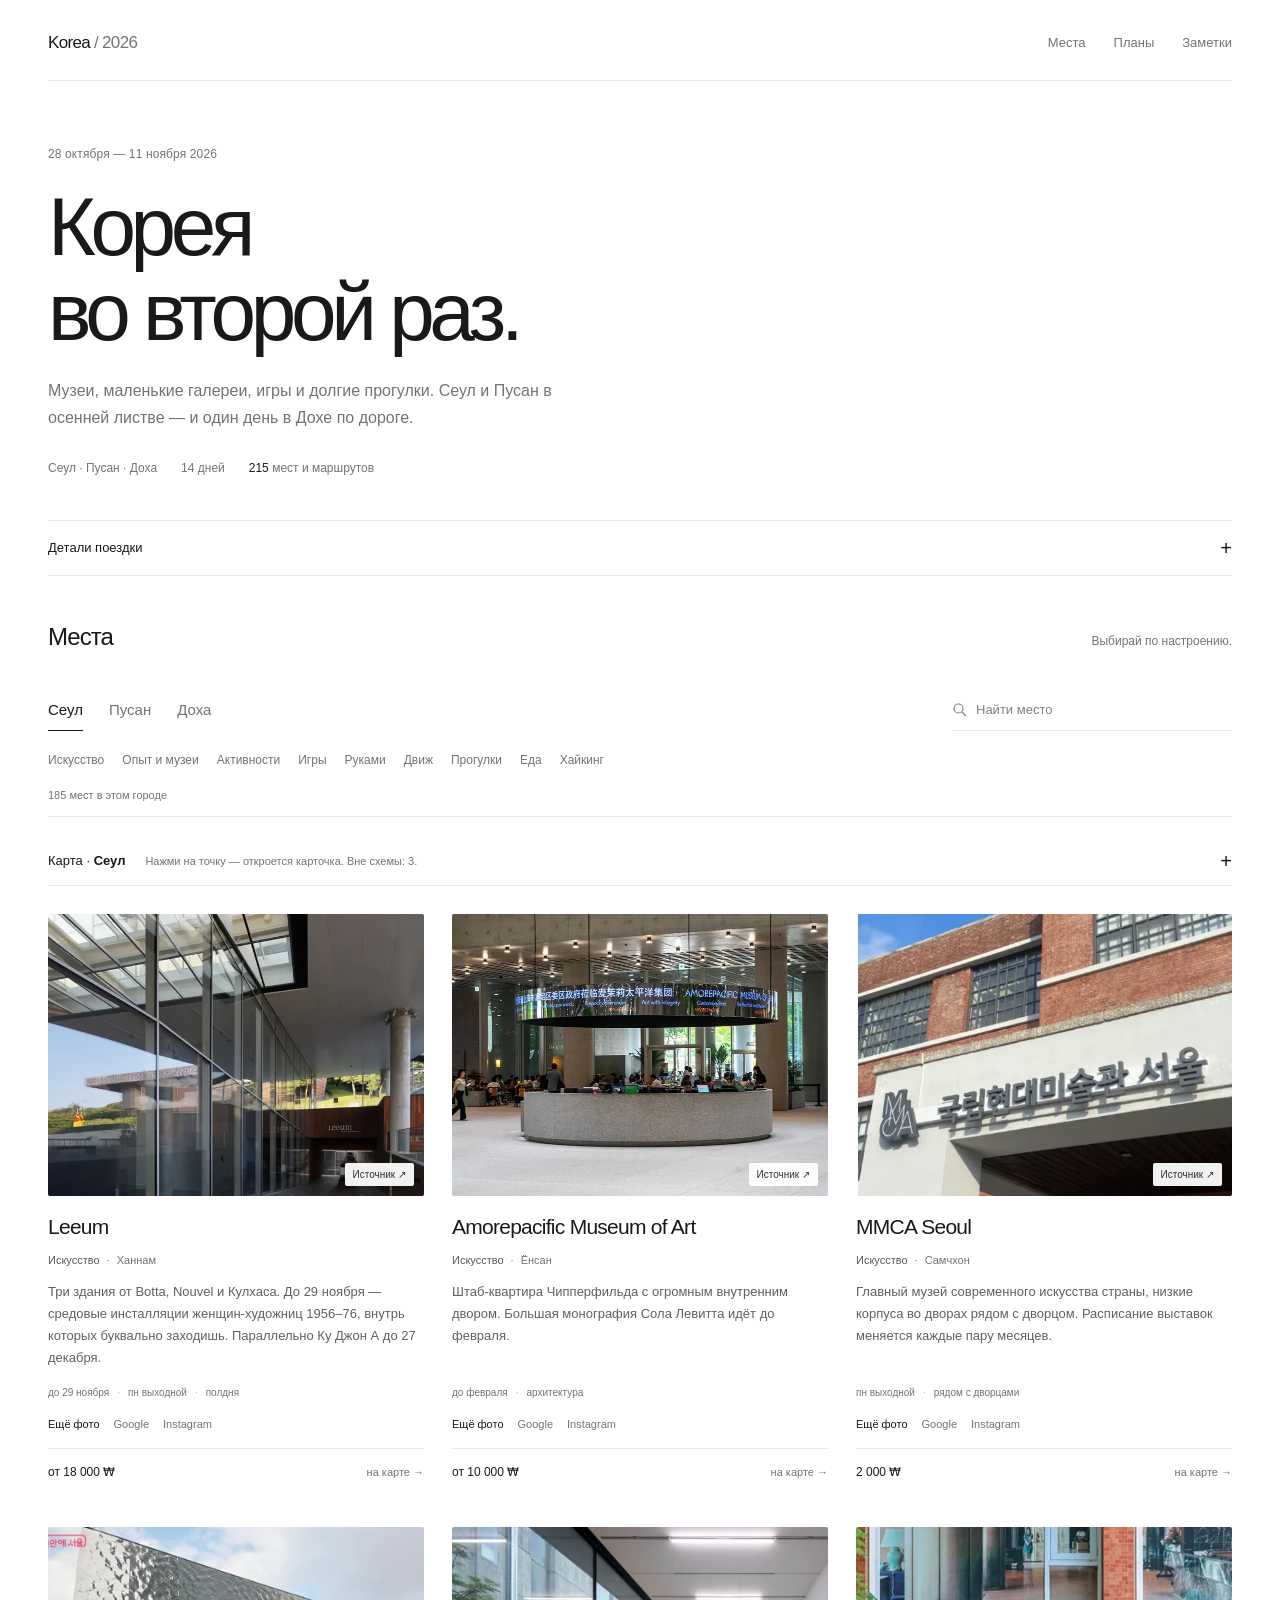
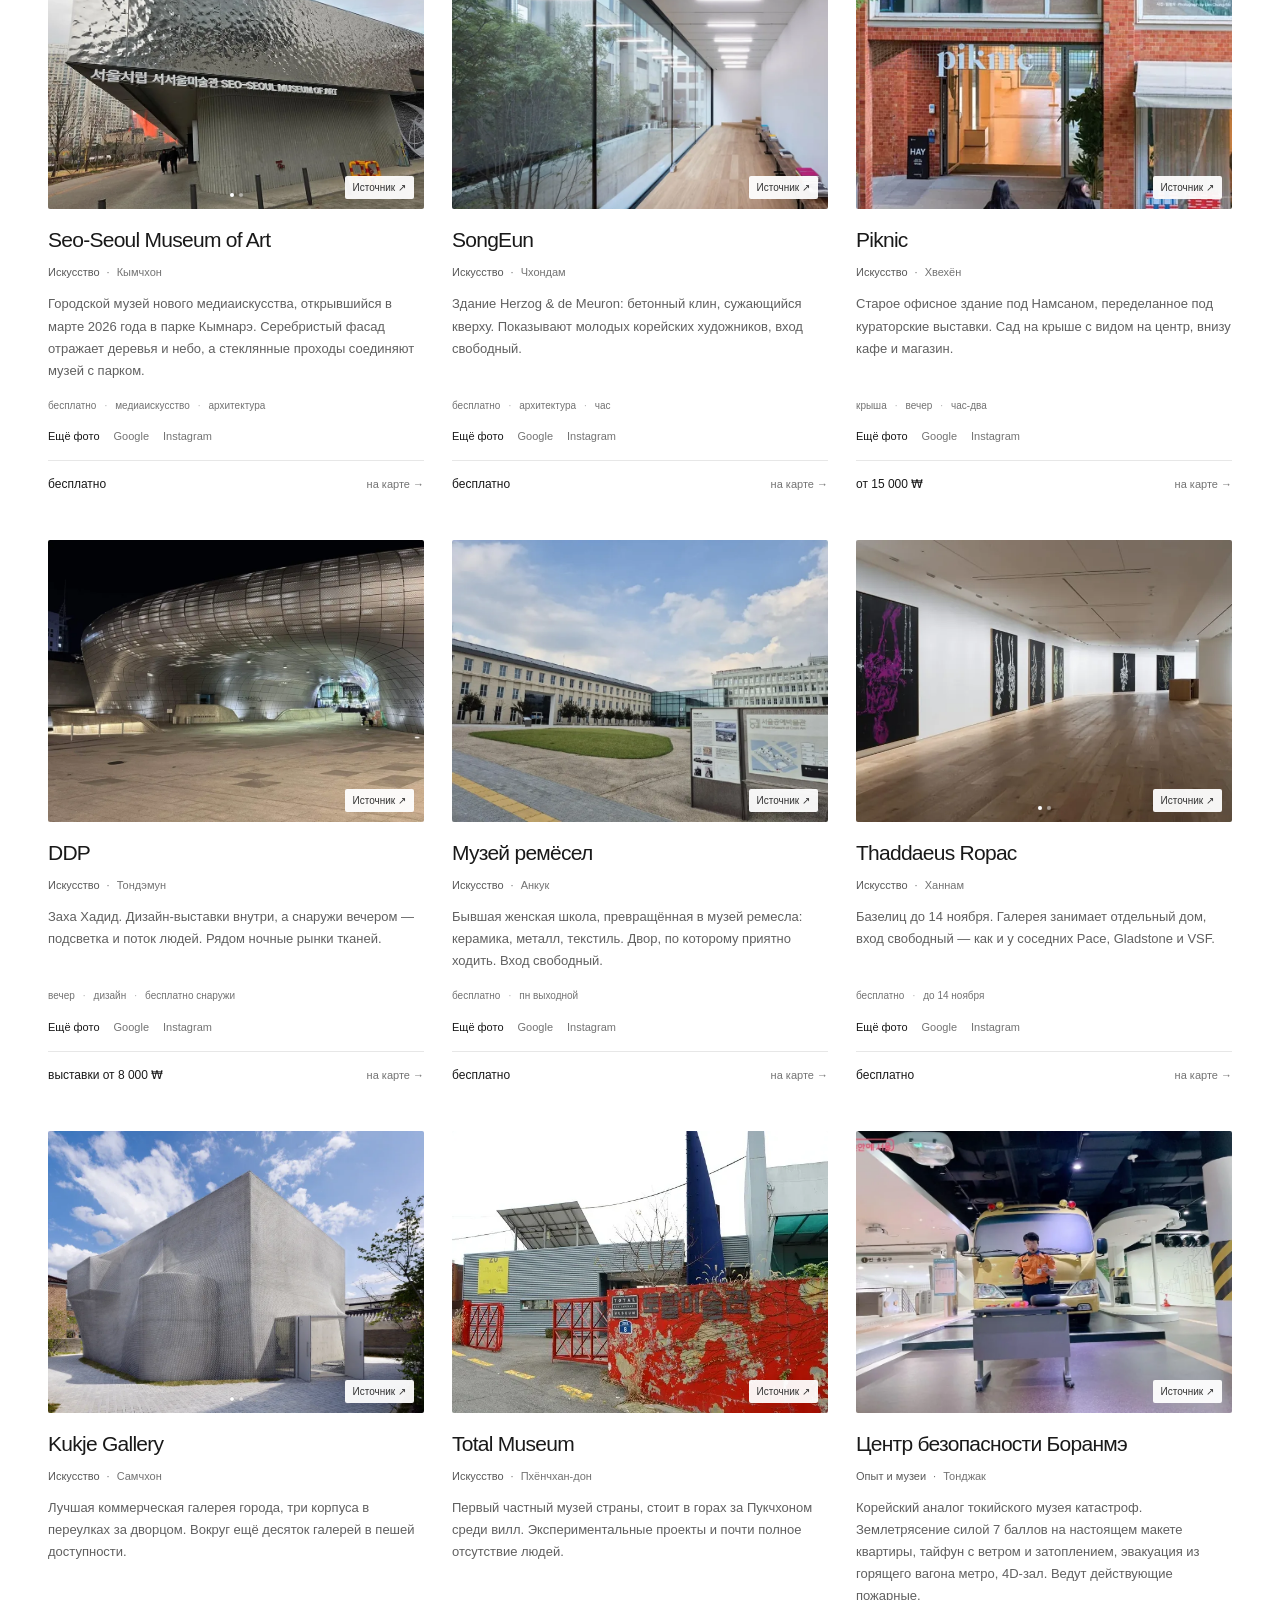
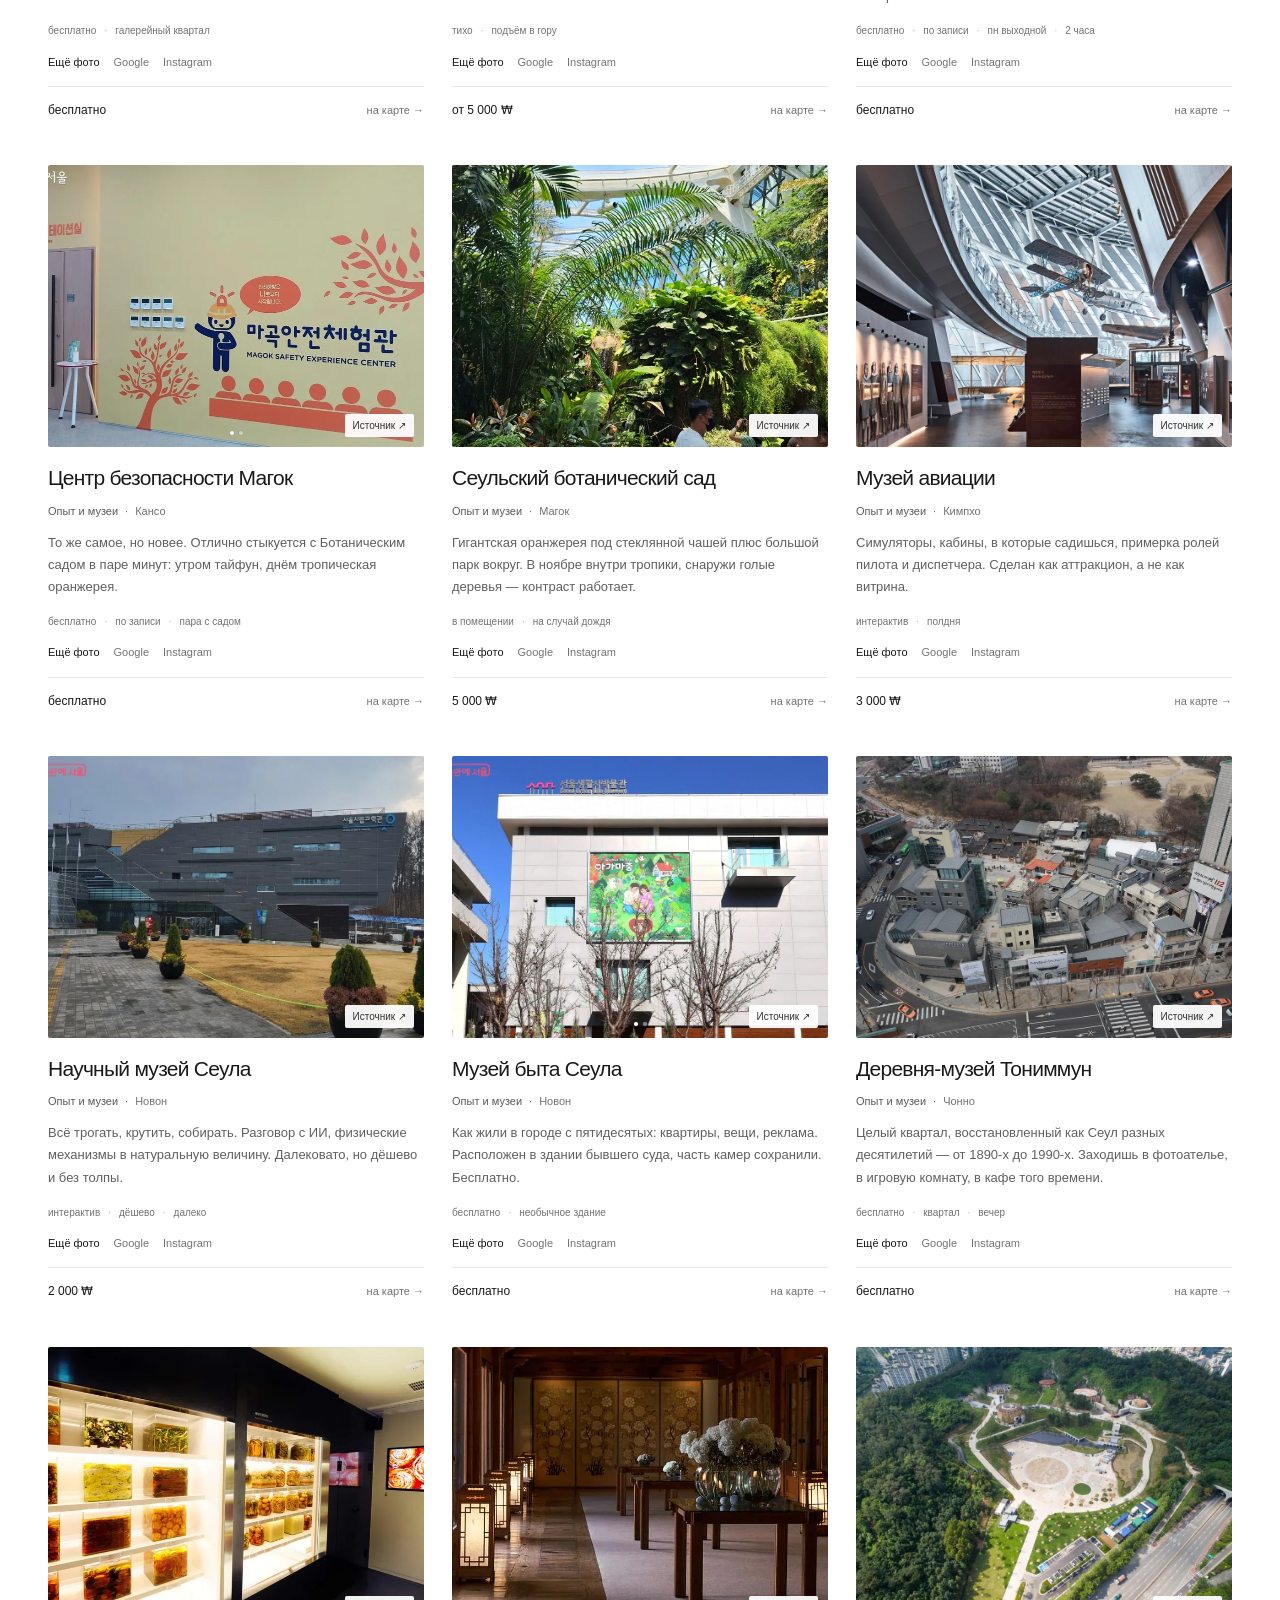
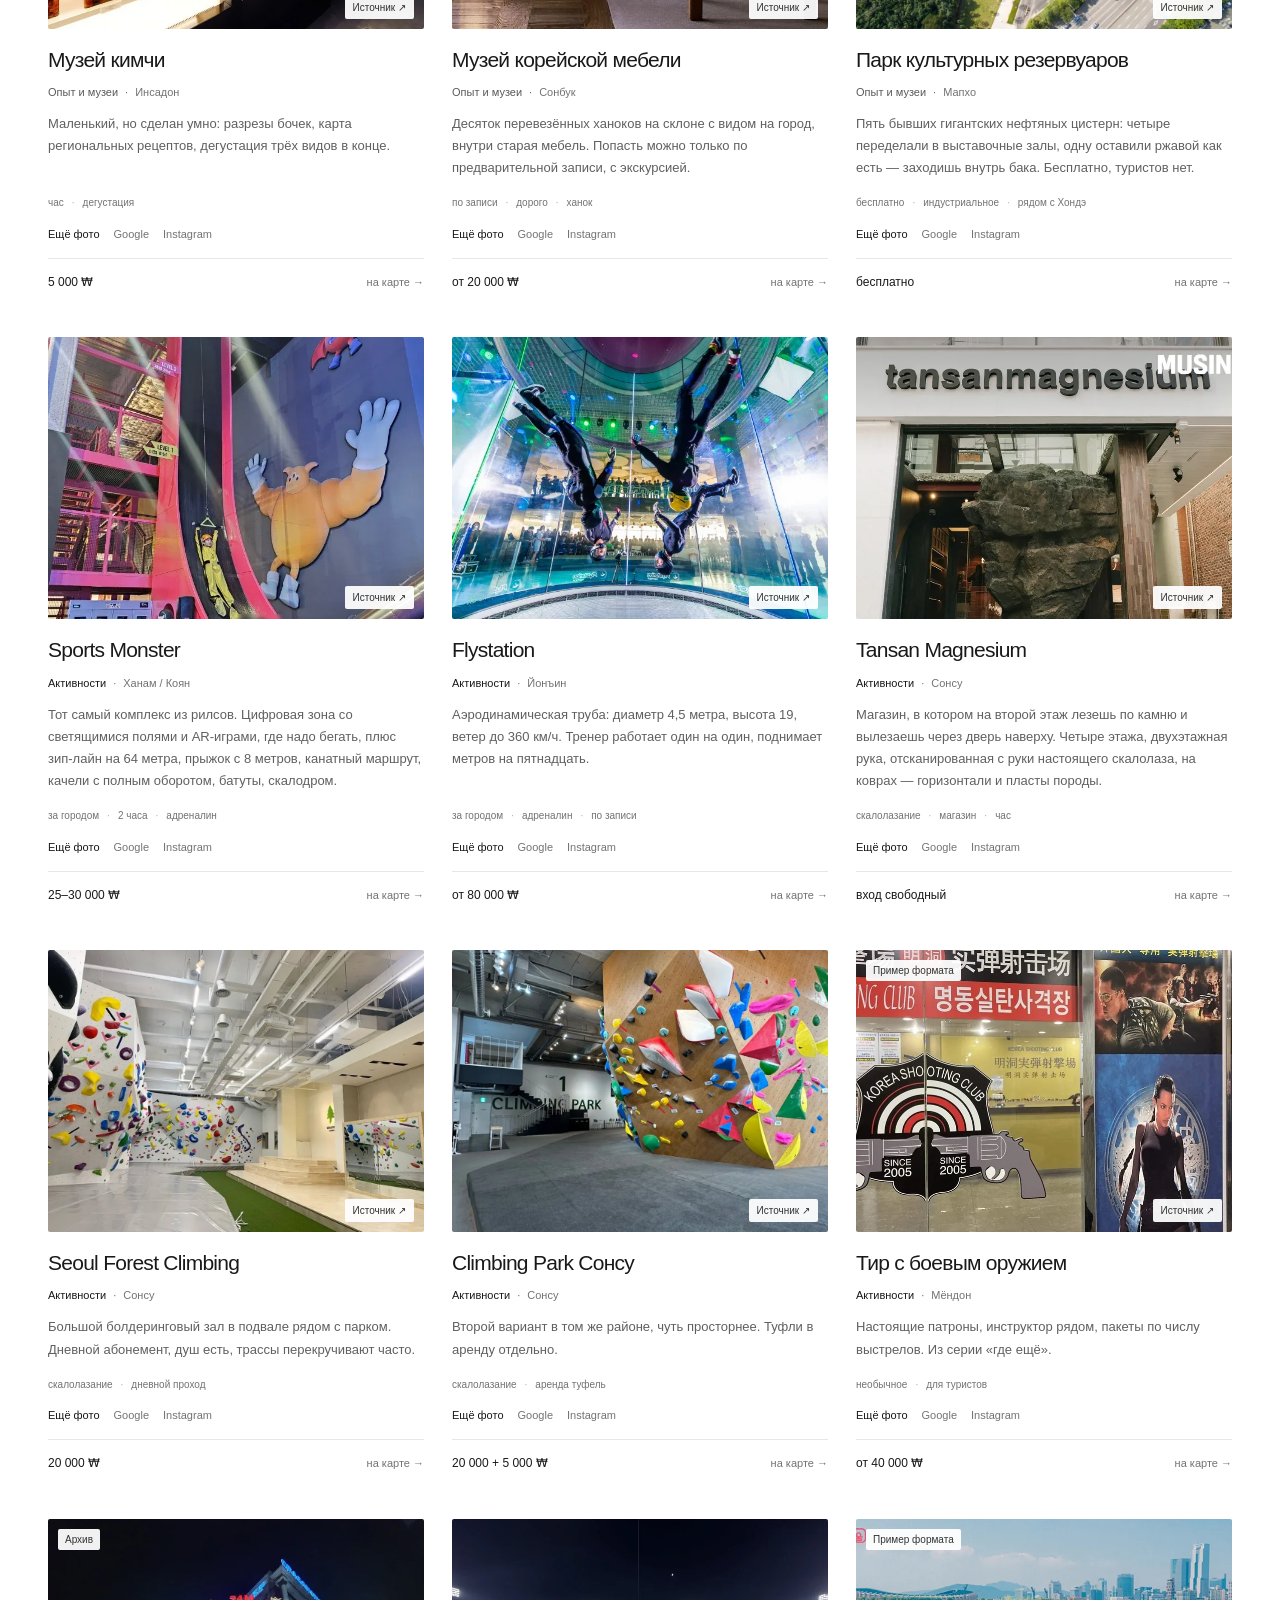
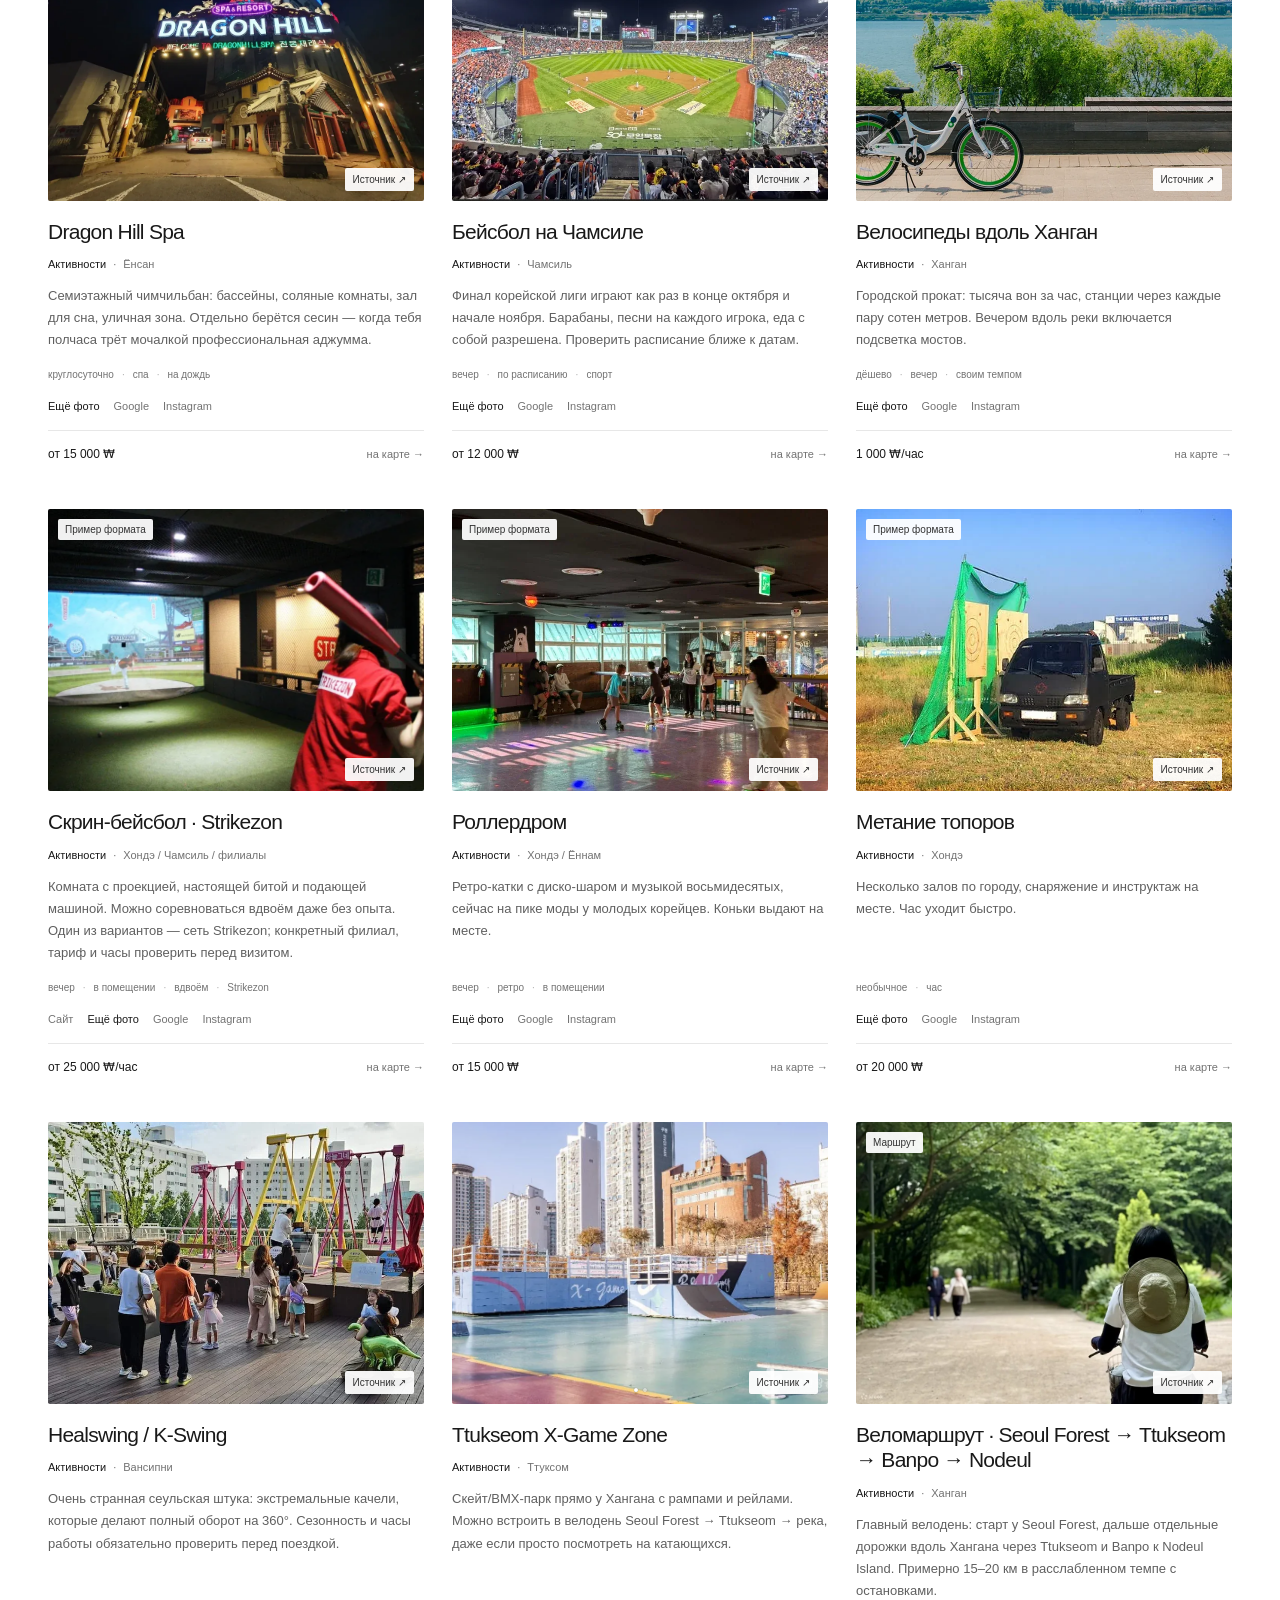
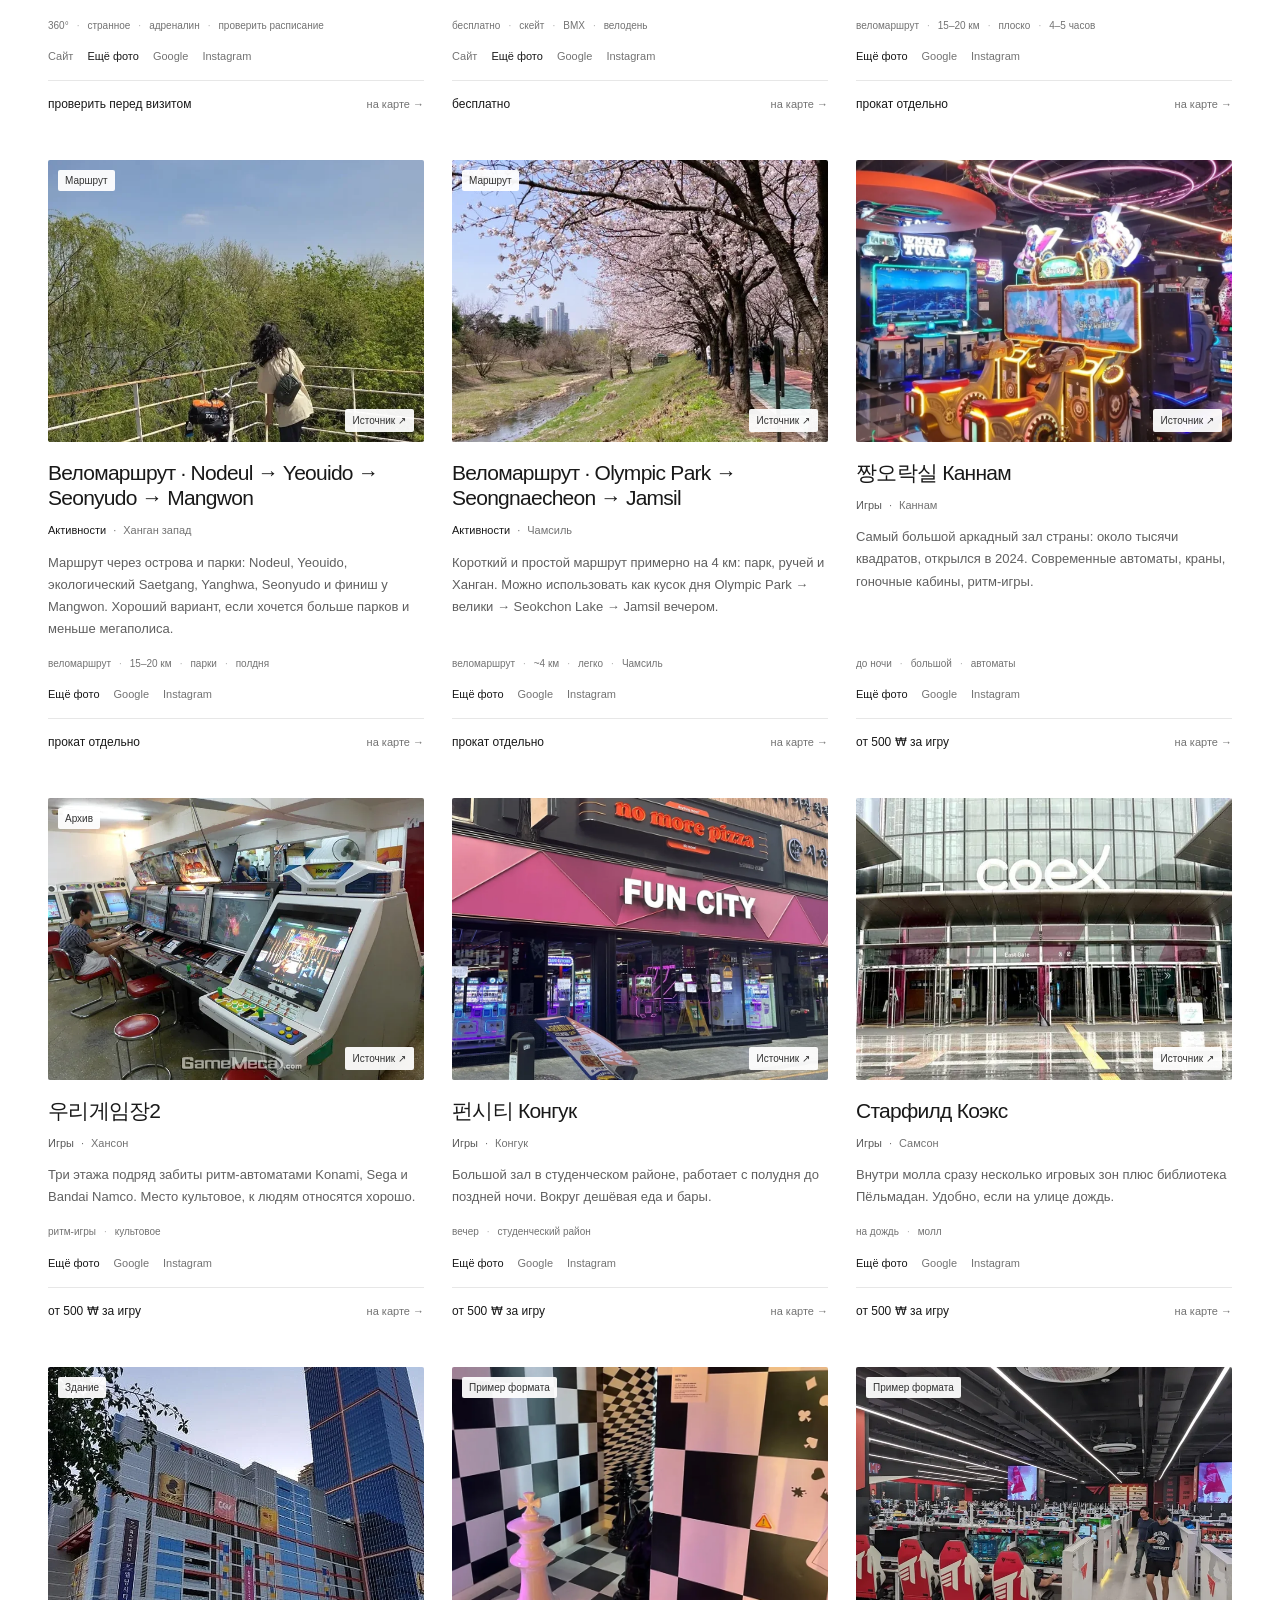
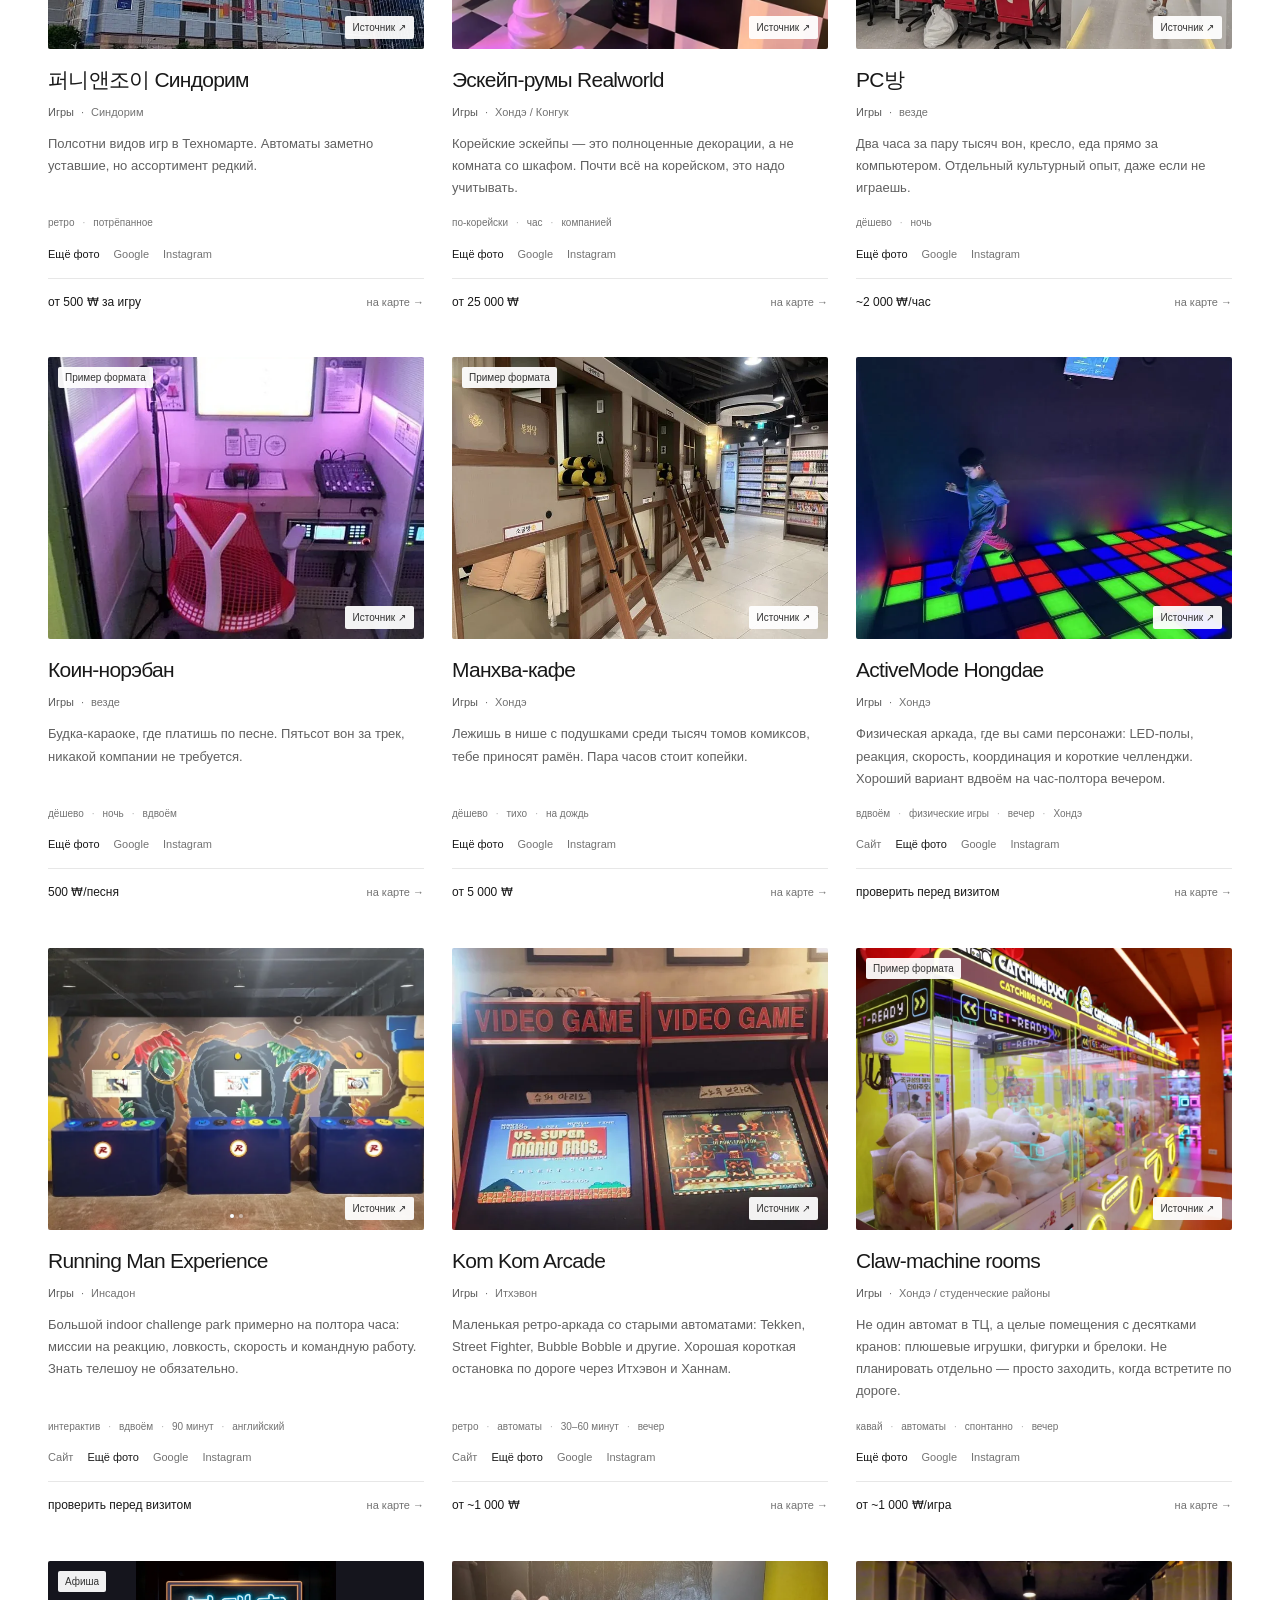
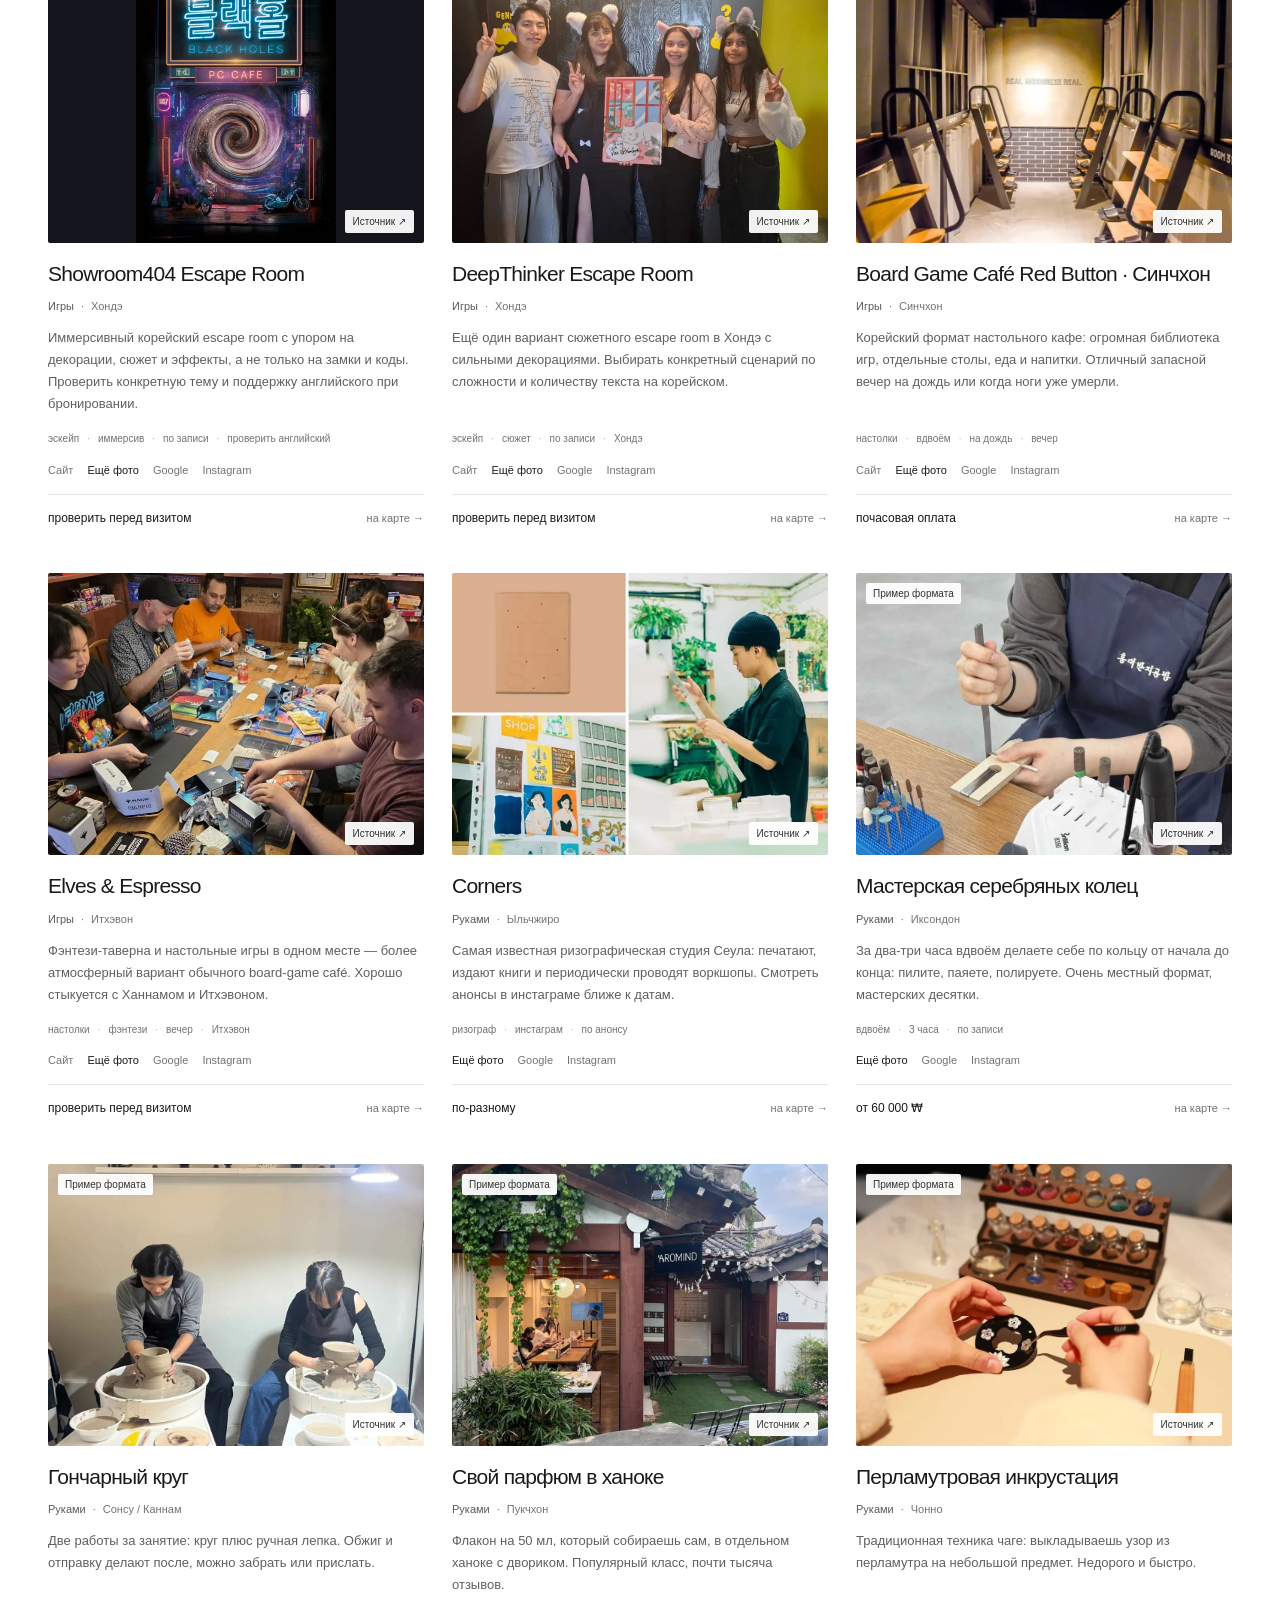
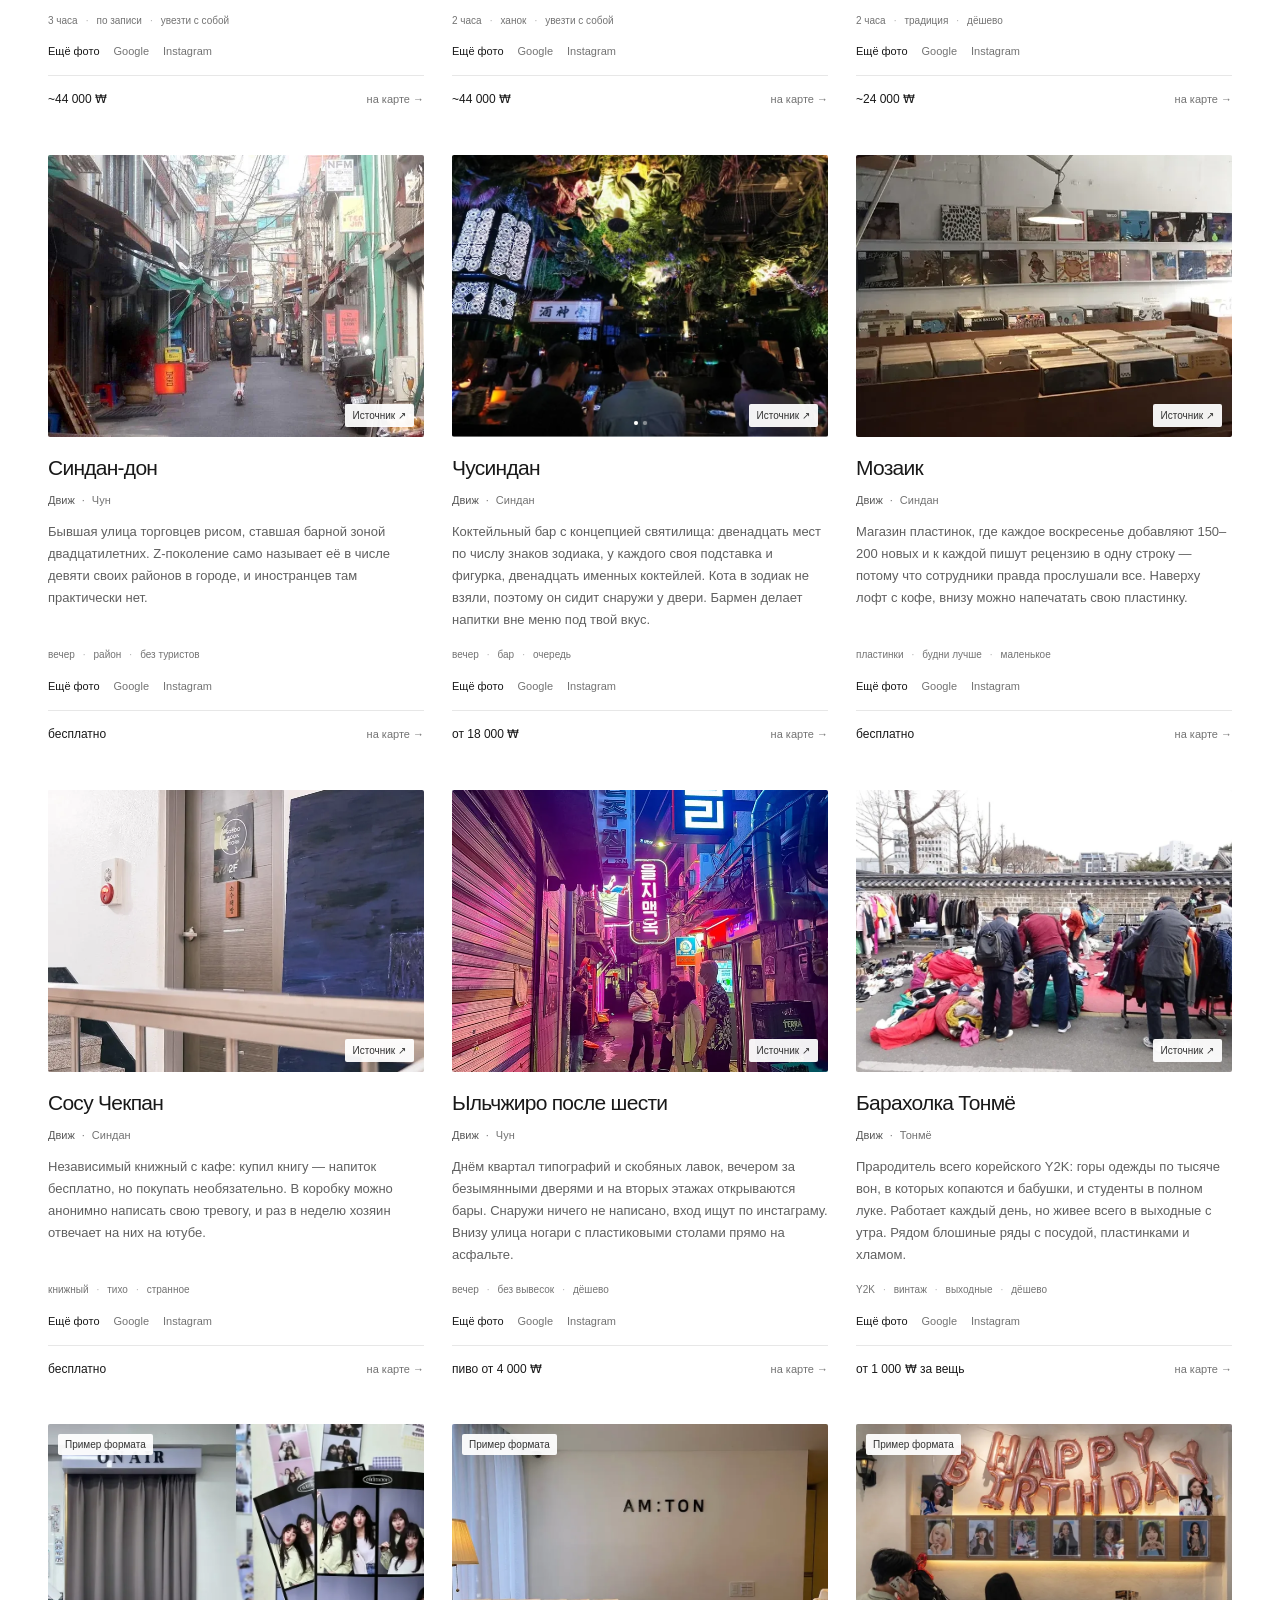
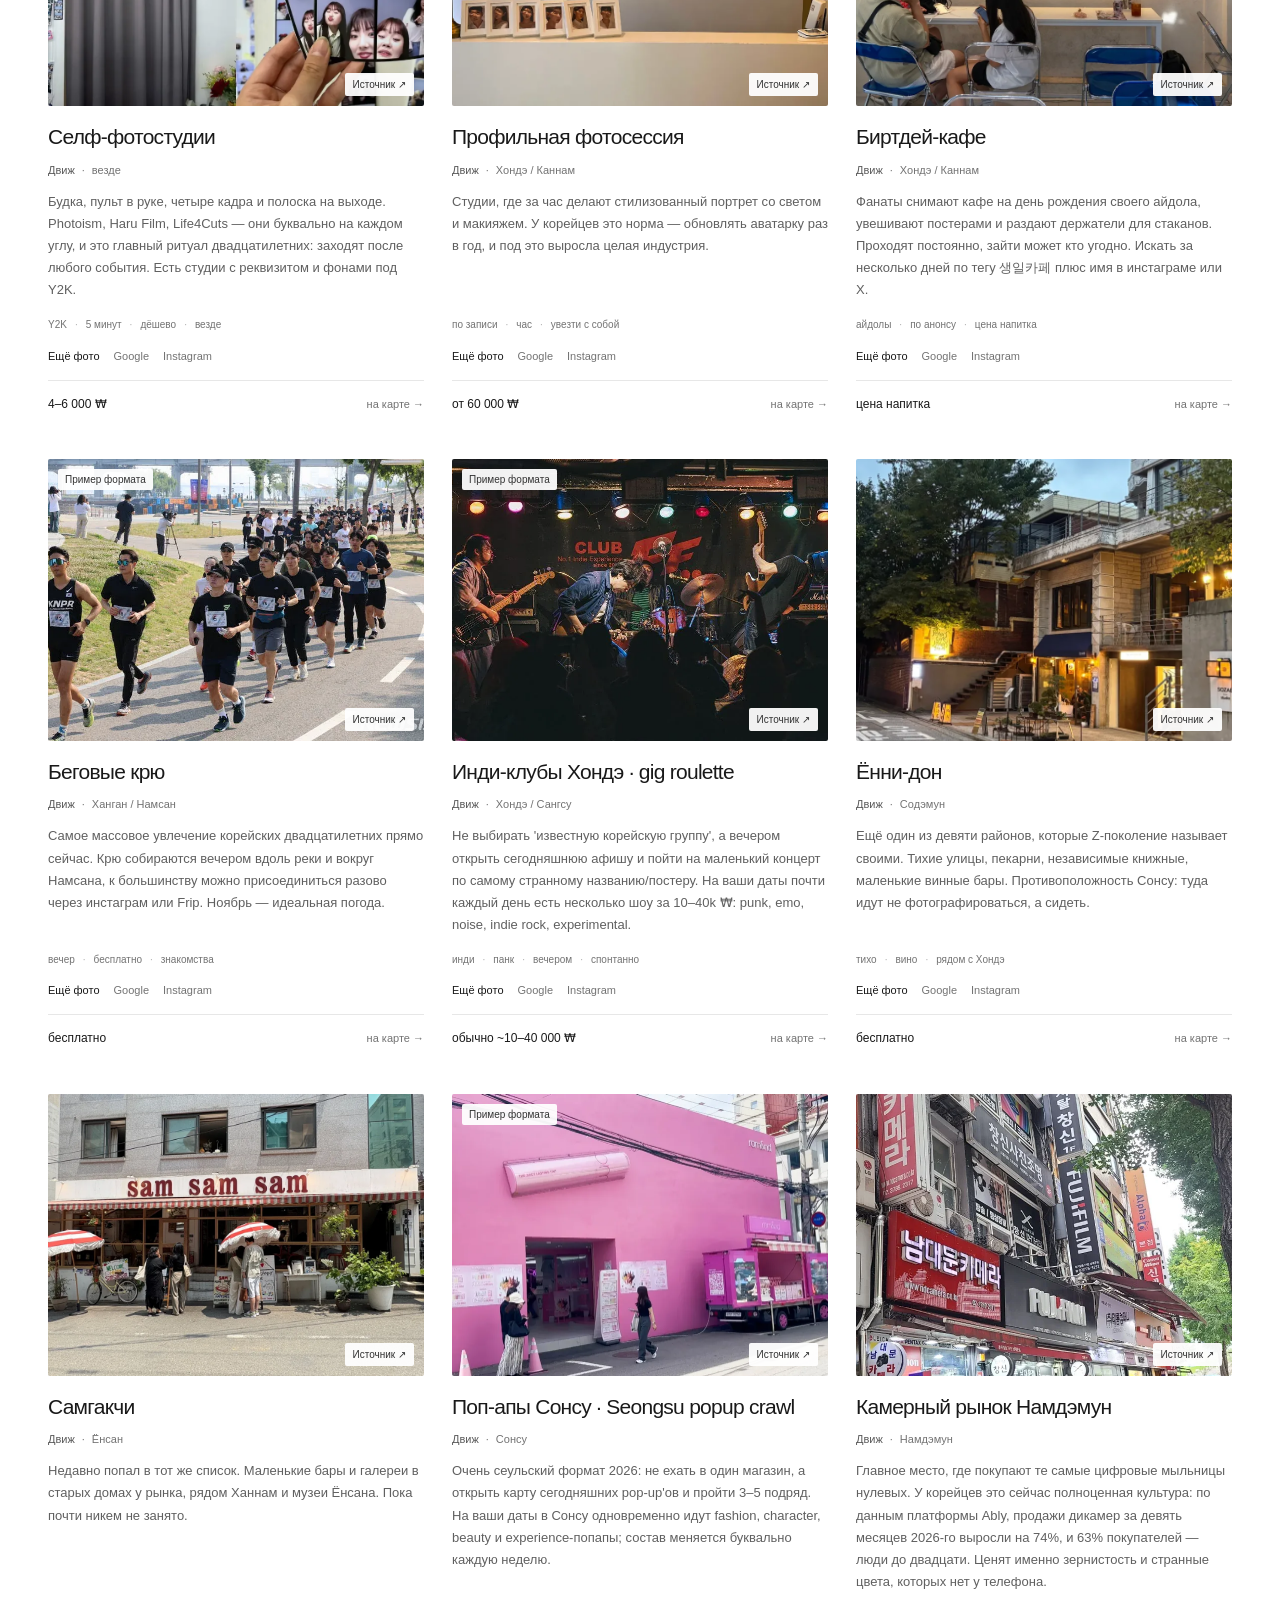
==== commit 1111ca56: "Добавлены районы Пусана и маршрут на 48 часов с актуальными событиями" ====
--- a/index.html
+++ b/index.html
@@ -85,6 +85,11 @@
 .chip .dot{display:none}
 .chip.reset{color:var(--fg-dim);text-decoration:underline}
 .count{font-size:11px;color:var(--fg-dim);margin-top:10px;font-variant-numeric:tabular-nums}
+.busan-guide{margin-top:28px;scroll-margin-top:180px}
+.busan-guide h2{font-size:24px;letter-spacing:-.04em;margin-bottom:12px}
+.busan-guide .busan-intro{font-size:14px;line-height:1.7;color:var(--fg-dim);max-width:760px;margin-bottom:20px}
+.busan-guide a{color:inherit;text-underline-offset:3px}
+.busan-guide .trip-details + .trip-details{border-top:0}
 .mapwrap{margin-top:20px;border-bottom:1px solid var(--line)}
 .maphead{list-style:none;display:flex;align-items:center;gap:20px;padding:14px 0;color:var(--fg-dim);font-size:12px}
 .maphead h2{font-size:13px;font-weight:400;color:var(--fg)}
@@ -252,7 +257,7 @@
         <div class="leg"><b>~5–10.11</b><span>Клёны в самом Сеуле на пике: Пукаксан, Наксан, Пуам-дон</span></div>
       </div>
     </div>
-    <div class="localbar"><b>153 изображения для 135 из 206 карточек.</b> Листай стрелками или свайпом. Для новых мест фотографии пока не добавлены. В подборке отмечены архивные снимки, примеры форматов и афиша. Источник каждого изображения — по ссылке на фото. Обновлено 24 октября 2026. Можно перетащить на карточку свою картинку мышкой — она встанет первой и сохранится.</div>
+    <div class="localbar"><b>153 изображения для 135 из 215 карточек.</b> Листай стрелками или свайпом. Для новых мест фотографии пока не добавлены. В подборке отмечены архивные снимки, примеры форматов и афиша. Источник каждого изображения — по ссылке на фото. Обновлено 24 октября 2026. Можно перетащить на карточку свою картинку мышкой — она встанет первой и сохранится.</div>
       </div>
     </details>
   </header>
@@ -270,6 +275,42 @@
     <div class="chips" id="chips"></div>
     <div class="count" id="count"></div>
   </div>
+
+  <section id="busan-guide" class="busan-guide" hidden aria-labelledby="busan-heading">
+    <h2 id="busan-heading">Пусан на 48 часов</h2>
+    <p class="busan-intro">Примерить город для жизни: море после работы, жилые улицы, молодые районы и промышленная архитектура. Вариант — <b>4–5 ноября, лучше с двумя ночёвками</b>; база — Кванналли / Намчхон. Это предложение для маршрута, даты ещё можно менять.</p>
+
+    <details class="trip-details" id="busan-route">
+      <summary>Два дня · маршрут по районам</summary>
+      <div class="trip-content day-grid">
+        <div class="opt"><b>День 1 · утро</b><p>KTX до Пусана, оставить вещи у Кванналли / Намчхона. Пройти жилые улицы, посмотреть магазины, метро, дома и путь к морю.</p></div>
+        <div class="opt"><b>День 1 · день</b><p>Суён / Мангми → F1963. Выставка Отониэля, промышленная архитектура, книжный и двор. После — прогулка по самому району.</p></div>
+        <div class="opt"><b>День 1 · вечер</b><p>Кванналли → Миллак: прогулка у воды, мост Кванан и ужин. Рыбный рынок — по желанию; Millac The Market — тёплая остановка по дороге.</p></div>
+        <div class="opt"><b>День 2 · утро</b><p>Портовый Пусан: посмотреть корабли, склады и перепады высот с общедоступных улиц и набережных. Конкретный утренний отрезок по портовым кварталам выбрать перед выездом.</p></div>
+        <div class="opt"><b>День 2 · день</b><p>Чонпхо → Сомён: небольшие магазины, переулки, кофе и бары. Оставить время заходить в заинтересовавшие места без обязательного списка кофеен.</p></div>
+        <div class="opt"><b>День 2 · вечер</b><p>Centum / Marine City → снова Кванналли. Сравнить современный город у воды со старыми портовыми районами и вернуться в свою базу.</p></div>
+      </div>
+    </details>
+
+    <details class="trip-details">
+      <summary>Выставки и события · ноябрь 2026</summary>
+      <div class="trip-content day-grid">
+        <div class="opt"><b>Отониэль · F1963</b><p>In the Labyrinth of Love — до 31 декабря. Уже включено в карточку F1963: территория бесплатная, выставка для взрослых — 10 000 ₩. <a href="https://www.busan.go.kr/news/totalnews01/view?dataNo=73374&amp;gugun=Next" target="_blank" rel="noopener">Афиша города ↗</a></p></div>
+        <div class="opt"><b>7 ноября · фейерверки</b><p>Busan Fireworks Festival у Кванналли: основное шоу 19:00–20:00. Это отдельный вариант поездки с большим потоком зрителей и изменениями движения. <a href="https://www.busan.go.kr/eng/bsevents/1752782" target="_blank" rel="noopener">Программа ↗</a></p></div>
+        <div class="opt"><b>Дрон-шоу · проверить дату</b><p>Общего правила «каждую субботу» недостаточно: ноябрьская афиша M Drone Light Show начинается с 14 ноября, после вашей поездки. На 7 ноября регулярное шоу в ней не указано. <a href="https://www.gwangallimdrone.co.kr/notice-en/gwangalli-m-drone-light-show-november-performance-program-announcement-2" target="_blank" rel="noopener">Актуальная афиша ↗</a></p></div>
+        <div class="opt"><b>Запасные варианты</b><p>Busan Museum of Art и отдельный Space Lee Ufan — в районе Centum. Busan MoCA на Ыльсукдо — далеко от основного маршрута. Heritage Art Fair — до 8 ноября; Illustration Fair — 6–8 ноября в BEXCO, при других датах поездки.</p></div>
+      </div>
+    </details>
+
+    <details class="trip-details">
+      <summary>Что оставить за рамками двух дней</summary>
+      <div class="trip-content day-grid">
+        <div class="opt"><b>Туристические деревни</b><p>Камчхон и Хинёуль не включены в этот маршрут. Для знакомства с городом приоритет у жилых и портовых кварталов.</p></div>
+        <div class="opt"><b>Sky Capsule</b><p>Оставить для другой поездки: в этом варианте время отдано прогулкам и районам. Прежняя карточка Blue Line Park сохранена.</p></div>
+        <div class="opt"><b>Без гонки по точкам</b><p>Не собирать за день храм, рынок и башню. Лучше два часа провести в одном районе и понять, нравится ли его обычный ритм.</p></div>
+      </div>
+    </details>
+  </section>
 
   <details class="mapwrap">
     <summary class="maphead">
@@ -532,22 +573,22 @@
   {c:"seoul",k:"hike",n:"Намсан, северное кольцо",kr:"남산둘레길 북측순환로",a:"Чун",d:"Полтора километра ровной дороги без ступеней вокруг горы. Клёны здесь держатся дольше всего, пик примерно к 10 ноября.",t:["40 минут","совсем лёгкий","10 ноября"],pr:"бесплатно",lat:37.5520,lng:127.0000},
 
   // ===== BUSAN =====
-  {c:"busan",k:"hike",n:"Прибрежная тропа Игидэ",kr:"이기대 해안산책로",a:"Нам-гу",d:"Четыре и семь десятых километра по деревянным настилам над скалами, с подвесными мостиками и видом на мост Кванан. Заканчивается у Орюкдо. Бесплатно на всём протяжении.",t:["2–3 часа","море","бесплатно"],pr:"бесплатно",lat:37.1270,lng:129.1230},
+  {c:"busan",k:"hike",n:"Прибрежная тропа Игидэ",kr:"이기대 해안산책로",a:"Нам-гу",d:"Четыре и семь десятых километра по деревянным настилам над скалами, с подвесными мостиками и видом на мост Кванан. Заканчивается у Орюкдо. Бесплатно на всём протяжении.",t:["2–3 часа","море","бесплатно"],pr:"бесплатно",lat:null,lng:null,q:"이기대 해안산책로 동생말전망대 부산",url:"https://www.busan.go.kr/geopark_en/igidae"},
   {c:"busan",k:"nature",n:"Смотровая Орюкдо",kr:"오륙도 스카이워크",a:"Нам-гу",d:"Стеклянная подкова, вынесенная на пятнадцать метров над морем на высоте тридцати пяти. Под ногами разбиваются волны.",t:["бесплатно","полчаса","море"],pr:"бесплатно",lat:35.0960,lng:129.1240},
   {c:"busan",k:"spa",n:"Spa Land Centum City",kr:"스파랜드 센텀시티",a:"Хэундэ",d:"Лучший чимчильбан страны: двадцать с лишним ванн на настоящей термальной воде, финская сауна, соляные и ледяные комнаты, зона отдыха. Прямо внутри универмага.",t:["4 часа","спа","на дождь"],pr:"от 20 000 ₩",lat:35.1690,lng:129.1290},
-  {c:"busan",k:"nature",n:"Камчхон",kr:"감천문화마을",a:"Саха-гу",d:"Пастельные домики лесенкой по склону, переулки с мастерскими и маленькими галереями. Идти утром, пока пусто и свет мягкий.",t:["утром","полдня","для туристов"],pr:"бесплатно",lat:35.0975,lng:129.0105},
-  {c:"busan",k:"nature",n:"Хинёуль и тропа Чорён",kr:"흰여울문화마을",a:"Йондо",d:"Деревня на обрыве над морем и прибрежная тропа на один–три часа под ней. Сверху кафе с окнами в воду, снизу — вода и камни.",t:["2 часа","море","кафе"],pr:"бесплатно",lat:35.0790,lng:129.0430},
+  {c:"busan",k:"nature",n:"Камчхон",kr:"감천문화마을",a:"Саха-гу",d:"Пастельные домики лесенкой по склону, переулки с мастерскими и маленькими галереями. Идти утром, пока пусто и свет мягкий.",t:["вне маршрута 48 часов","утром","туристическая деревня"],pr:"бесплатно",lat:35.0975,lng:129.0105},
+  {c:"busan",k:"nature",n:"Хинёуль и тропа Чорён",kr:"흰여울문화마을",a:"Йондо",d:"Деревня на обрыве над морем и прибрежная тропа на один–три часа под ней. Сверху кафе с окнами в воду, снизу — вода и камни.",t:["вне маршрута 48 часов","море","кафе"],pr:"бесплатно",lat:35.079,lng:129.043},
   {c:"busan",k:"nature",n:"Тэджондэ",kr:"태종대",a:"Йондо",d:"Лесопарк на скалах южной оконечности острова: маяк, обрывы, по кругу ходит паровозик, если не хочется идти пешком.",t:["полдня","море","парк"],pr:"бесплатно",lat:35.0530,lng:129.0870},
-  {c:"busan",k:"art",n:"F1963",kr:"에프1963",a:"Суён",d:"Бывший завод стальной проволоки, переделанный в культурный комплекс: выставочные залы, книжный Teracotta, кофейня, бамбуковый двор. Ровно тот тип места, который вам нужен.",t:["бесплатно","индустриальное","полдня"],pr:"бесплатно",lat:35.1600,lng:129.1090},
-  {c:"busan",k:"art",n:"Музей современного искусства",kr:"부산현대미술관",a:"Ыльсукдо",d:"Большое здание на острове в устье реки, стены заросли зеленью. Крупные международные проекты, вход часто свободный.",t:["пн выходной","далеко"],pr:"от бесплатно",lat:35.1070,lng:128.9440},
+  {c:"busan",k:"art",n:"F1963",kr:"에프1963",a:"Суён",d:"Бывшая фабрика стального троса Kiswire, превращённая в культурный комплекс с выставочными пространствами, книжным и двором. До 31 декабря 2026 в Seokcheon Hall и Moonlight Garden идёт Jean-Michel Othoniel · In the Labyrinth of Love: стеклянные скульптуры и инсталляции. После выставки пройти обычные улицы Суён / Мангми.",t:["ядро 48 часов","архитектура","Отониэль до 31.12"],pr:"территория бесплатно · выставка 10 000 ₩",lat:35.16,lng:129.109,url:"https://www.busan.go.kr/news/totalnews01/view?dataNo=73374&gugun=Next",q:"F1963 부산 수영구 구락로123번길 20"},
+  {c:"busan",k:"art",n:"Busan MoCA · Ыльсукдо",kr:"부산현대미술관",a:"Ыльсукдо",d:"Музей современного и медиаискусства на острове Ыльсукдо в дельте Нактонгана, с озеленённым фасадом. Это отдельный музей, не Busan Museum of Art в районе Centum. Далеко от основного двухдневного маршрута: оставлять как запасной вариант, только если нужна конкретная выставка.",t:["запасной вариант","пн выходной","далеко"],pr:"от бесплатно",lat:35.107,lng:128.944},
   {c:"busan",k:"food",n:"Рынок Чагальчхи",kr:"자갈치시장",a:"Чун-гу",d:"Главный рыбный рынок страны. Тот же принцип: выбираешь внизу, готовят наверху. Вокруг старый центр и рынок Кукче.",t:["еда","день","торг"],pr:"от 30 000 ₩ на двоих",lat:35.0965,lng:129.0305},
   {c:"busan",k:"nature",n:"Хэдон Ёнгунса",kr:"해동용궁사",a:"Кичжан",d:"Храм прямо на скалах у воды — редкость для Кореи, где храмы обычно в горах. Ехать рано утром, иначе не протолкнуться.",t:["утром","море","для туристов"],pr:"бесплатно",lat:35.1880,lng:129.2230},
-  {c:"busan",k:"active",n:"Blue Line Park",kr:"해운대 블루라인파크",a:"Хэундэ",d:"Бывшая железная дорога вдоль моря: сверху едут капсулы на двоих, внизу идёт пешеходная тропа от Михо до Чхонсапхо. Можно ехать, можно идти.",t:["2 часа","море","для туристов"],pr:"от 8 000 ₩",lat:35.1580,lng:129.1710},
+  {c:"busan",k:"active",n:"Blue Line Park",kr:"해운대 블루라인파크",a:"Хэундэ",d:"Бывшая железная дорога вдоль моря: сверху едут капсулы на двоих, внизу идёт пешеходная тропа от Михо до Чхонсапхо. Можно ехать, можно идти.",t:["вне маршрута 48 часов","Sky Capsule","море"],pr:"от 8 000 ₩",lat:35.158,lng:129.171},
   {c:"busan",k:"hike",n:"Кымджонсан и Помоса",kr:"금정산 범어사",a:"Кымджон",d:"Древний храм у подножия и крепостная стена по гребню горы. Можно взять только храм на час, можно уйти на весь день по стене.",t:["от часа","храм","гора"],pr:"бесплатно",lat:35.2820,lng:129.0690},
   {c:"busan",k:"active",n:"Skyline Luge",kr:"스카이라인 루지",a:"Кичжан",d:"Спуск на картах-люджах по трассе в горе над морем. Наверх поднимает подъёмник, вниз — своим ходом и с любой скоростью.",t:["2 часа","адреналин","за городом"],pr:"от 25 000 ₩",lat:35.2010,lng:129.2160},
-  {c:"busan",k:"nature",n:"Кванналли",kr:"광안리해수욕장",a:"Суён",d:"Пляж, который вечером смотрит на подсвеченный мост. Вдоль берега бары и кофейни, по выходным бывают дрон-шоу.",t:["вечер","море","бесплатно"],pr:"бесплатно",lat:35.1530,lng:129.1180},
+  {c:"busan",k:"nature",n:"Кванналли",kr:"광안리해수욕장",a:"Суён",d:"Район для повседневной жизни у моря: вечерние прогулки, пробежки, встречи и вид на мост Кванан. Вернуться сюда оба вечера, пройти к Намчхону и Миллаку. 7 ноября 2026 — большой Busan Fireworks Festival, основное шоу 19:00–20:00: район будет жить в фестивальном ритме. Регулярное M Drone Light Show сверять отдельно: в опубликованной ноябрьской программе первая дата — 14 ноября, уже после поездки.",t:["ядро 48 часов","вечер","море","фейерверки 07.11"],pr:"бесплатно",lat:35.153,lng:129.118,url:"https://www.busanfireworks.com/en/"},
   {c:"busan",k:"active",n:"Канатка Сондо",kr:"송도 케이블카",a:"Со-гу",d:"Полтора километра над открытым морем, есть кабины со стеклянным полом. Соединяет пляж Сондо с парком Амнам.",t:["час","море","для туристов"],pr:"от 15 000 ₩",lat:35.0760,lng:129.0180},
-  {c:"busan",k:"local",n:"Чонпхо, кафейная улица",kr:"전포카페거리",a:"Чонпхо",d:"Бывшая улица инструментальных лавок, где между мастерскими открылись кофейни, бары и мелкие магазины. Туда ходят местные двадцатилетние, а не приезжие.",t:["вечер","кофе","без туристов"],pr:"бесплатно",lat:35.1570,lng:129.0620},
+  {c:"busan",k:"local",n:"Чонпхо, кафейная улица",kr:"전포카페거리",a:"Чонпхо",d:"Плотные переулки Чонпхо рядом с Сомёном: независимые кафе между бывшими инструментальными мастерскими, небольшие магазины и бары. Для второго дня — исследовать район без списка обязательных кофеен, смотреть обычную молодую городскую жизнь и переход к более плотному центру Сомёна.",t:["ядро 48 часов","молодой район","магазины","вечер"],pr:"бесплатно",lat:35.157,lng:129.062},
 
   // ===== DOHA =====
   {c:"doha",k:"museum",n:"Национальный музей Катара",kr:"متحف قطر الوطني",a:"Доха",d:"Жан Нувель, здание в виде сросшейся пустынной розы. В среду работает — в отличие от Музея исламского искусства.",t:["28 октября","работает в ср"],pr:"50 QAR",lat:25.2870,lng:51.5510},
@@ -628,6 +669,17 @@
   {c:"seoul",k:"local",n:"SUPER SONIC Halloween Show",kr:"SUPER SONIC Halloween Show",a:"Хондэ",d:"31 октября в Saenggi Studio: не гигантская Itaewon Halloween-толпа, а маленький Halloween gig с несколькими корейскими группами. Намного интереснее как способ попасть внутрь локальной музыкальной сцены.",t:["31.10","Halloween","indie","live","20:00"],pr:"33 000 ₩ заранее / 38 000 ₩ на входе",lat:37.5505,lng:126.9225,q:"생기스튜디오 서울 마포구 와우산로 137 5층",url:"https://sonicboom-live-show.com/"},
   {c:"seoul",k:"local",n:"캇코이 vs 카와이",kr:"캇코이 vs 카와이",a:"Синчхон · Infinity Club",d:"8 ноября, Infinity Club. Само название 'kakkoii vs kawaii' уже достаточно смешное, чтобы положить в список: небольшой локальный лайв вместо туристического вечернего шоу. Проверить лайнап ближе к дате и идти, если постер нравится.",t:["08.11","kawaii","live","локальное","14:00–20:00"],pr:"~20 000 ₩ presale",lat:37.5507,lng:126.922,q:"인피니티클럽 서울 서대문구 연세로7안길 34-3",url:"https://www.instagram.com/1nfntclb/"},
   {c:"seoul",k:"local",n:"ROOT Hongdae · late-night vintage dig",kr:"루트홍대",a:"Хондэ",d:"Огромный подвальный vintage dig, открытый до 02:00. Ценность не в 'шопинге', а в ночном рытье среди тысяч вещей: старые ТВ/камеры в интерьере, дешёвые рейлы и шанс вытащить максимально 2000s вещь после полуночи.",t:["до 02:00","Y2K","ночь","dig"],pr:"есть дешёвые price-tier рейлы",lat:37.556,lng:126.9221,q:"루트홍대 서울"},
+
+  // ===== BUSAN · 48-HOUR CITY GUIDE =====
+  {c:"busan",k:"local",n:"Намчхон · Namcheon",kr:"남천동",a:"Суён",d:"Жилая сторона рядом с Кванналли. Пройти обычные улицы, посмотреть дома, магазины, метро, кофейни и реальный путь к морю. Удобно рассматривать вместе с Кванналли как возможную базу на две ночи.",t:["ядро 48 часов","жильё","повседневность"],pr:"бесплатно гулять",lat:null,lng:null,q:"남천동 부산"},
+  {c:"busan",k:"local",n:"Суён / Мангми",kr:"수영동 망미동",a:"Суён",d:"Окрестности F1963: культурное пространство, жилые кварталы и обычная городская инфраструктура. После выставки пройти сам район, чтобы увидеть Пусан между заметными точками на карте.",t:["район","прогулка","после F1963"],pr:"бесплатно гулять",lat:null,lng:null,q:"수영동 망미동 부산"},
+  {c:"busan",k:"nature",n:"Centum + Marine City",kr:"센텀시티 마린시티",a:"Хэундэ",d:"Современный Пусан: крупные здания, высотки и прогулки у воды. Для вечера второго дня — контраст к старым портовым кварталам, затем возвращение на Кванналли. Это маршрут по двум районам, а не одна точка.",t:["районы","вечер","архитектура","море"],pr:"бесплатно гулять",lat:null,lng:null,q:"센텀시티 마린시티 부산"},
+  {c:"busan",k:"food",n:"Millak Fisherman’s Market",kr:"민락어민활어직판장",a:"Миллак / Суён",d:"Живой рыбный рынок рядом с Кванналли. Выбрать морепродукты у продавца и уточнить, где их подадут и сколько отдельно стоит приготовление или сервировка. Зайти по дороге к воде как необязательный вариант ужина.",t:["морепродукты","рынок","местный быт"],pr:"по весу · приготовление отдельно",lat:null,lng:null,q:"민락어민활어직판장 부산 수영구 광안해변로312번길 60"},
+  {c:"busan",k:"nature",n:"Набережная Миллак · Millac waterfront",kr:"민락수변공원",a:"Миллак / Суён",d:"Продолжение вечерней прогулки от Кванналли в сторону Миллака: вода, мост и городская жизнь. Millac The Market — возможность сделать тёплую остановку по пути. Возвращаться к морю, а не строить весь вечер вокруг фуд-холла.",t:["прогулка","вечер","мост"],pr:"бесплатно гулять",lat:null,lng:null,q:"민락수변공원 부산"},
+  {c:"busan",k:"art",n:"Busan Museum of Art",kr:"부산시립미술관",a:"Centum / Хэундэ",d:"Городской художественный музей, вновь открывшийся после реконструкции в сентябре 2026. Во время поездки идут Future Museology и Dear All The Yesterdays — до 14 марта 2027, а выставка Still We are Borne on These Waves: 1945–1953 — до 14 февраля. Выбрать конкретную выставку по интересу, чтобы музей не занял весь двухдневный визит.",t:["искусство","Centum","запасной вариант"],pr:"проверить условия выставки",lat:null,lng:null,q:"부산시립미술관 부산 해운대구 APEC로 58",url:"https://art.busan.go.kr/tblTsite07Display/listNowClient.nm"},
+  {c:"busan",k:"art",n:"Space Lee Ufan",kr:"이우환 공간",a:"Кампус Busan Museum of Art",d:"Отдельное пространство Ли Уфана на музейном кампусе: короткая остановка для минималистичного искусства вместо большого музейного дня. Постоянная экспозиция; актуальный режим работы проверить у музея.",t:["минимализм","тихо","короткий визит"],pr:"проверить условия входа",lat:null,lng:null,q:"이우환 공간 부산 해운대구 APEC로 58",url:"https://art.busan.go.kr/07_info/info02.jsp"},
+  {c:"busan",k:"art",n:"Busan Intangible Heritage Art Fair 2026",kr:"부산 무형유산 아트페어",a:"BIFF Hill / Centum",d:"Ярмарка нематериального культурного наследия в BIFF Hill, 1-й этаж Cinema Center. 31 октября — 8 ноября: работы мастеров и ремесленные программы. Запасной вариант, если программа заинтересует; часы и условия мастер-классов уточнить перед визитом.",t:["31.10–08.11","ремёсла","запасной вариант"],pr:"проверить программу",lat:null,lng:null,q:"영화의전당 비프힐 부산 해운대구 수영강변대로 120",url:"https://nexilife.co.kr/festivals/ae9b79f1-849a-4316-991f-052194a2af78"},
+  {c:"busan",k:"art",n:"Busan Illustration Fair V.7",kr:"부산일러스트레이션페어 V.7",a:"BEXCO / Centum",d:"Иллюстрация, графический дизайн, независимые издания и авторский мерч. BEXCO, второй выставочный комплекс, зал 4; 6–8 ноября 2026. 6–7 ноября 10:00–18:00, 8 ноября до 17:00, вход прекращают за 30 минут до закрытия. Не входит в основной маршрут 4–5 ноября; оставить как дополнительный вариант при других датах.",t:["06–08.11","иллюстрация","запасной вариант"],pr:"билет · проверить цену",lat:null,lng:null,q:"벡스코 제2전시장 4홀 부산",url:"https://busanillustrationfair.co.kr/"},
 ];
 
 const BOUNDS = {
@@ -680,8 +732,9 @@
   return [x, y];
 }
 function inBounds(p, b){
-  return p.lat >= b.minLat && p.lat <= b.maxLat && p.lng >= b.minLng && p.lng <= b.maxLng;
-}
+  return hasCoordinates(p) && p.lat >= b.minLat && p.lat <= b.maxLat && p.lng >= b.minLng && p.lng <= b.maxLng;
+}
+function hasCoordinates(p){ return Number.isFinite(p.lat) && Number.isFinite(p.lng); }
 const esc = s => String(s).replace(/[&<>"]/g, c => ({"&":"&amp;","<":"&lt;",">":"&gt;",'"':"&quot;"}[c]));
 
 function visible(p){
@@ -750,10 +803,11 @@
   svg.innerHTML = s;
   document.getElementById("mapTitle").textContent = b.title;
 
-  const off = P.filter(p => p.c === city && !inBounds(p, b)).length;
-  document.getElementById("mapHint").textContent = off
-    ? "Нажми на точку — откроется карточка. " + off + " мест за городом, они только в списке."
-    : "Нажми на точку — откроется карточка.";
+  const off = P.filter(p => p.c === city && hasCoordinates(p) && !inBounds(p, b)).length;
+  const unmapped = P.filter(p => p.c === city && !hasCoordinates(p)).length;
+  document.getElementById("mapHint").textContent = "Нажми на точку — откроется карточка."
+    + (off ? " Вне схемы: " + off + "." : "")
+    + (unmapped ? " Без точной метки: " + unmapped + ". Открывай карту из карточки." : "");
 
   svg.querySelectorAll(".mk").forEach(g => {
     const go = () => {
@@ -965,7 +1019,10 @@
 }
 new MutationObserver(wireThumbs).observe(document.getElementById("grid"), {childList:true});
 
-function render(){ renderChips(); renderMap(); renderGrid(); wireThumbs(); }
+function render(){
+  document.getElementById("busan-guide").hidden = city !== "busan";
+  renderChips(); renderMap(); renderGrid(); wireThumbs();
+}
 
 document.querySelectorAll(".cities button").forEach(btn => {
   btn.addEventListener("click", () => {
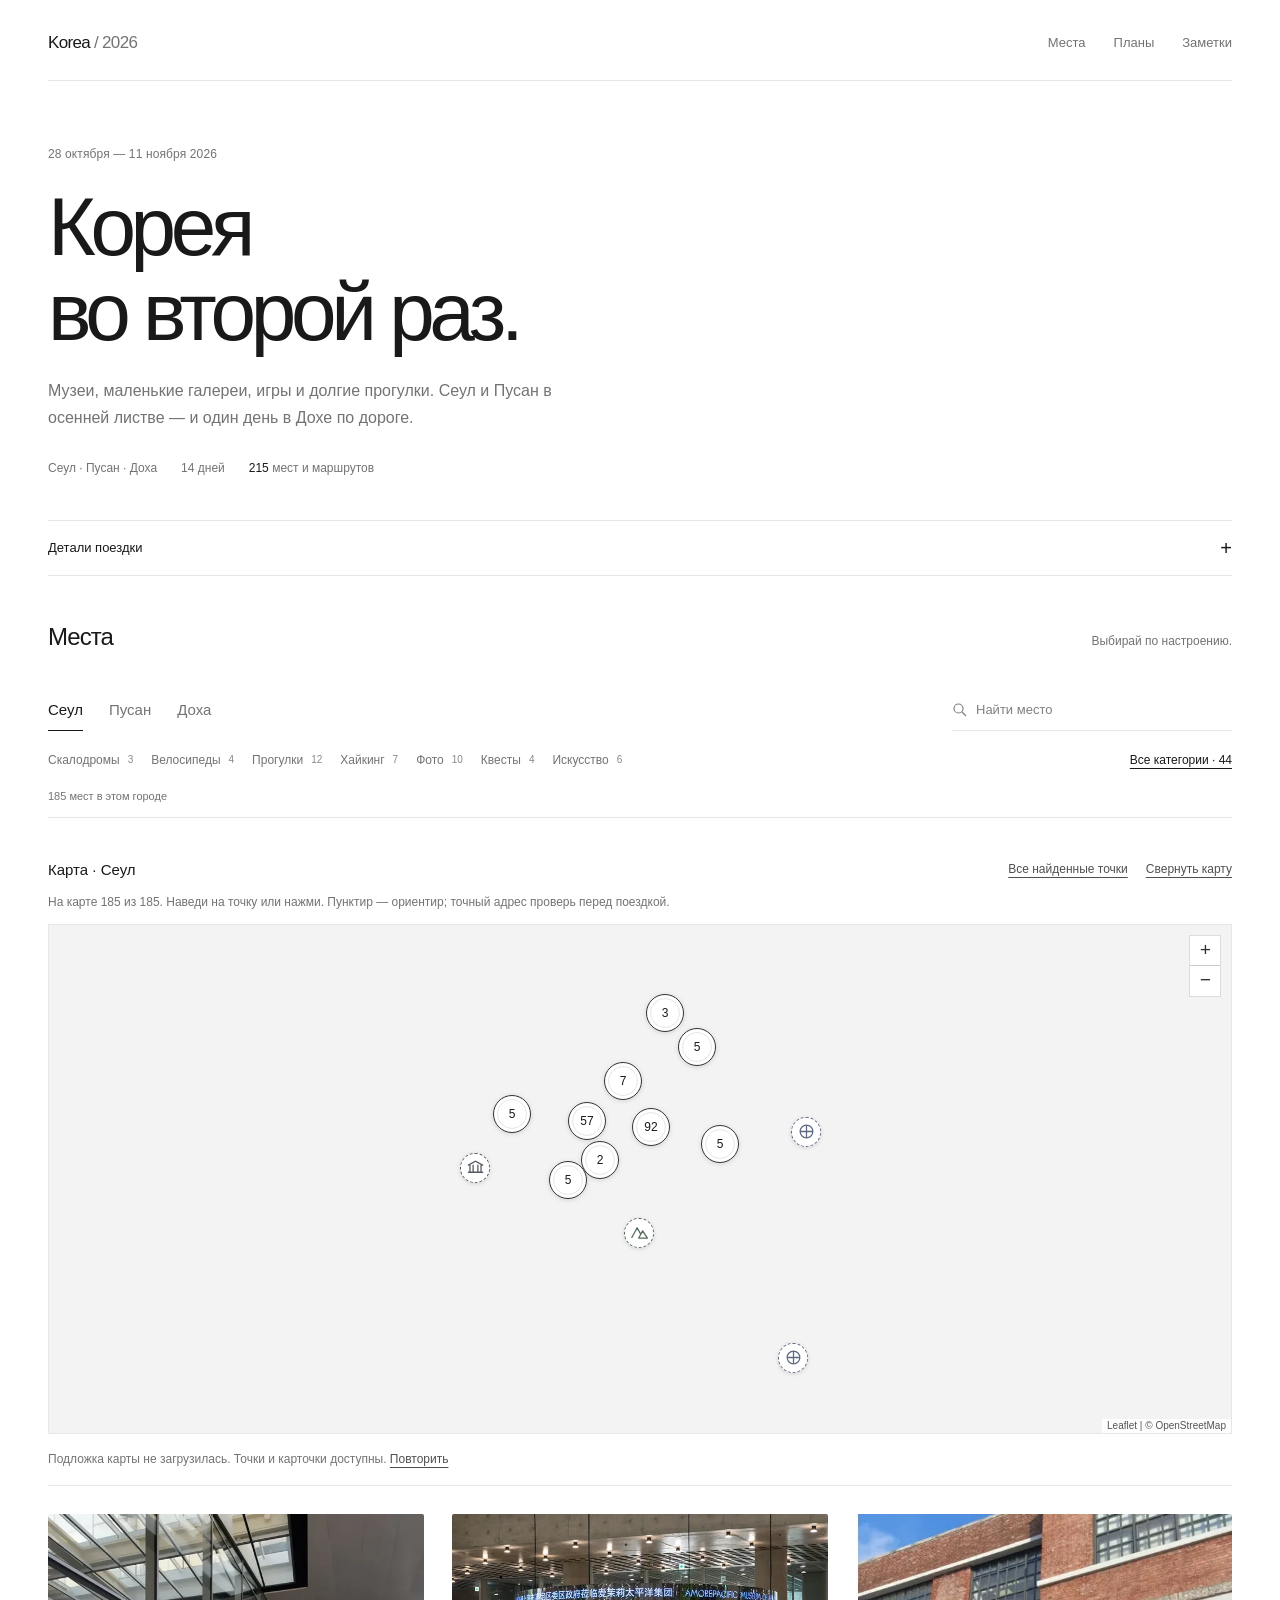
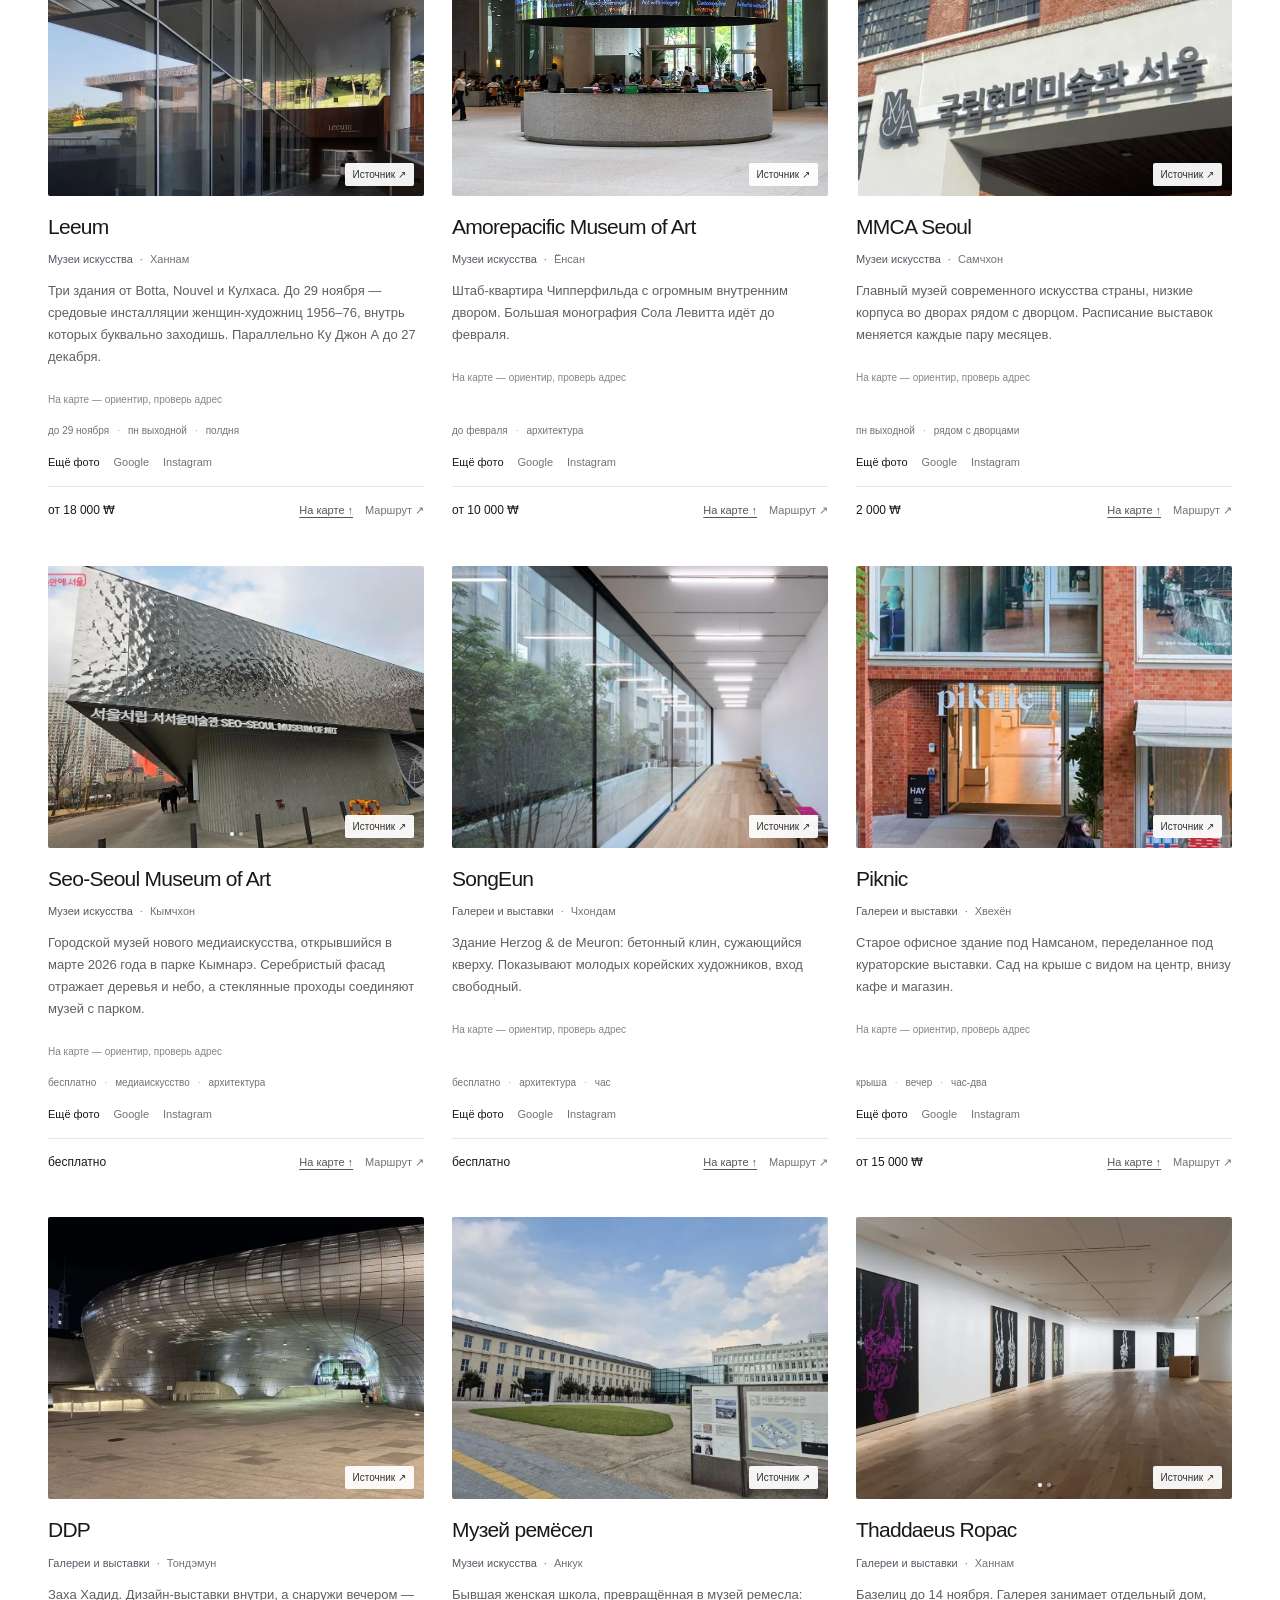
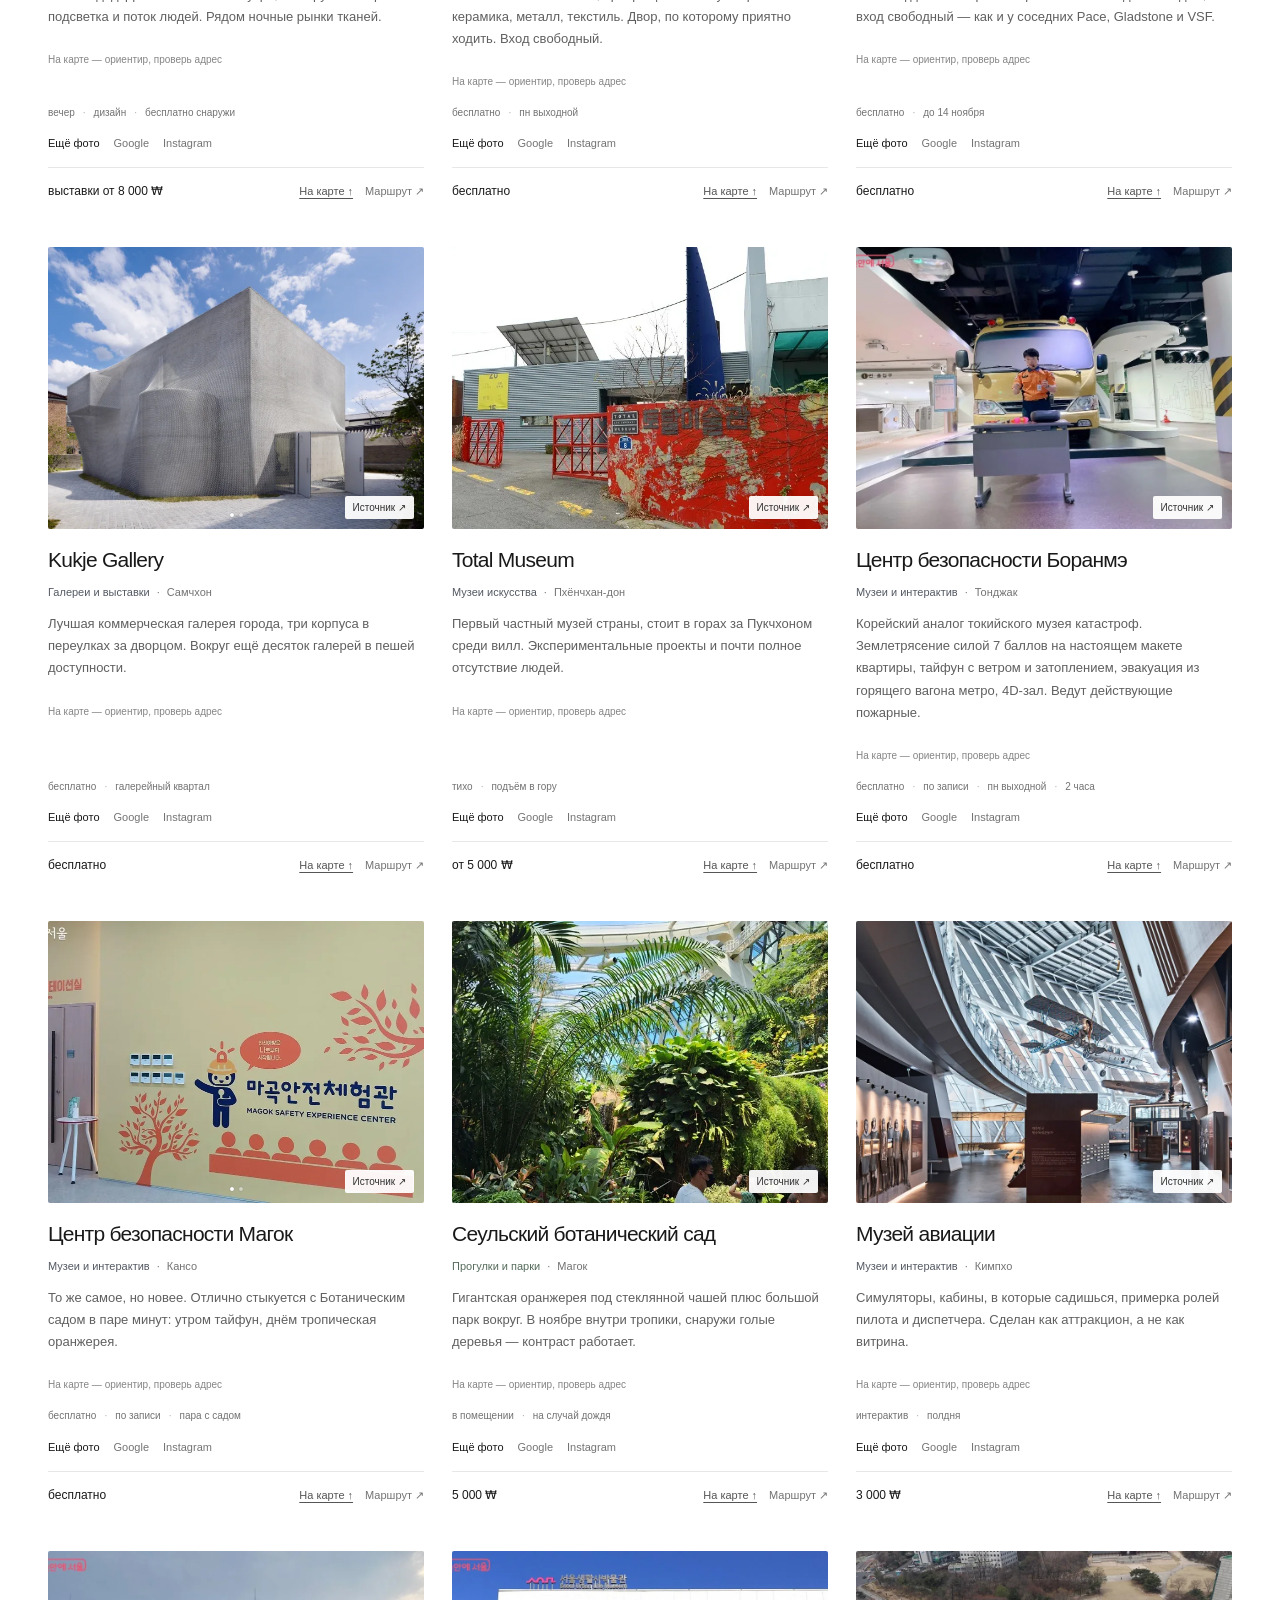
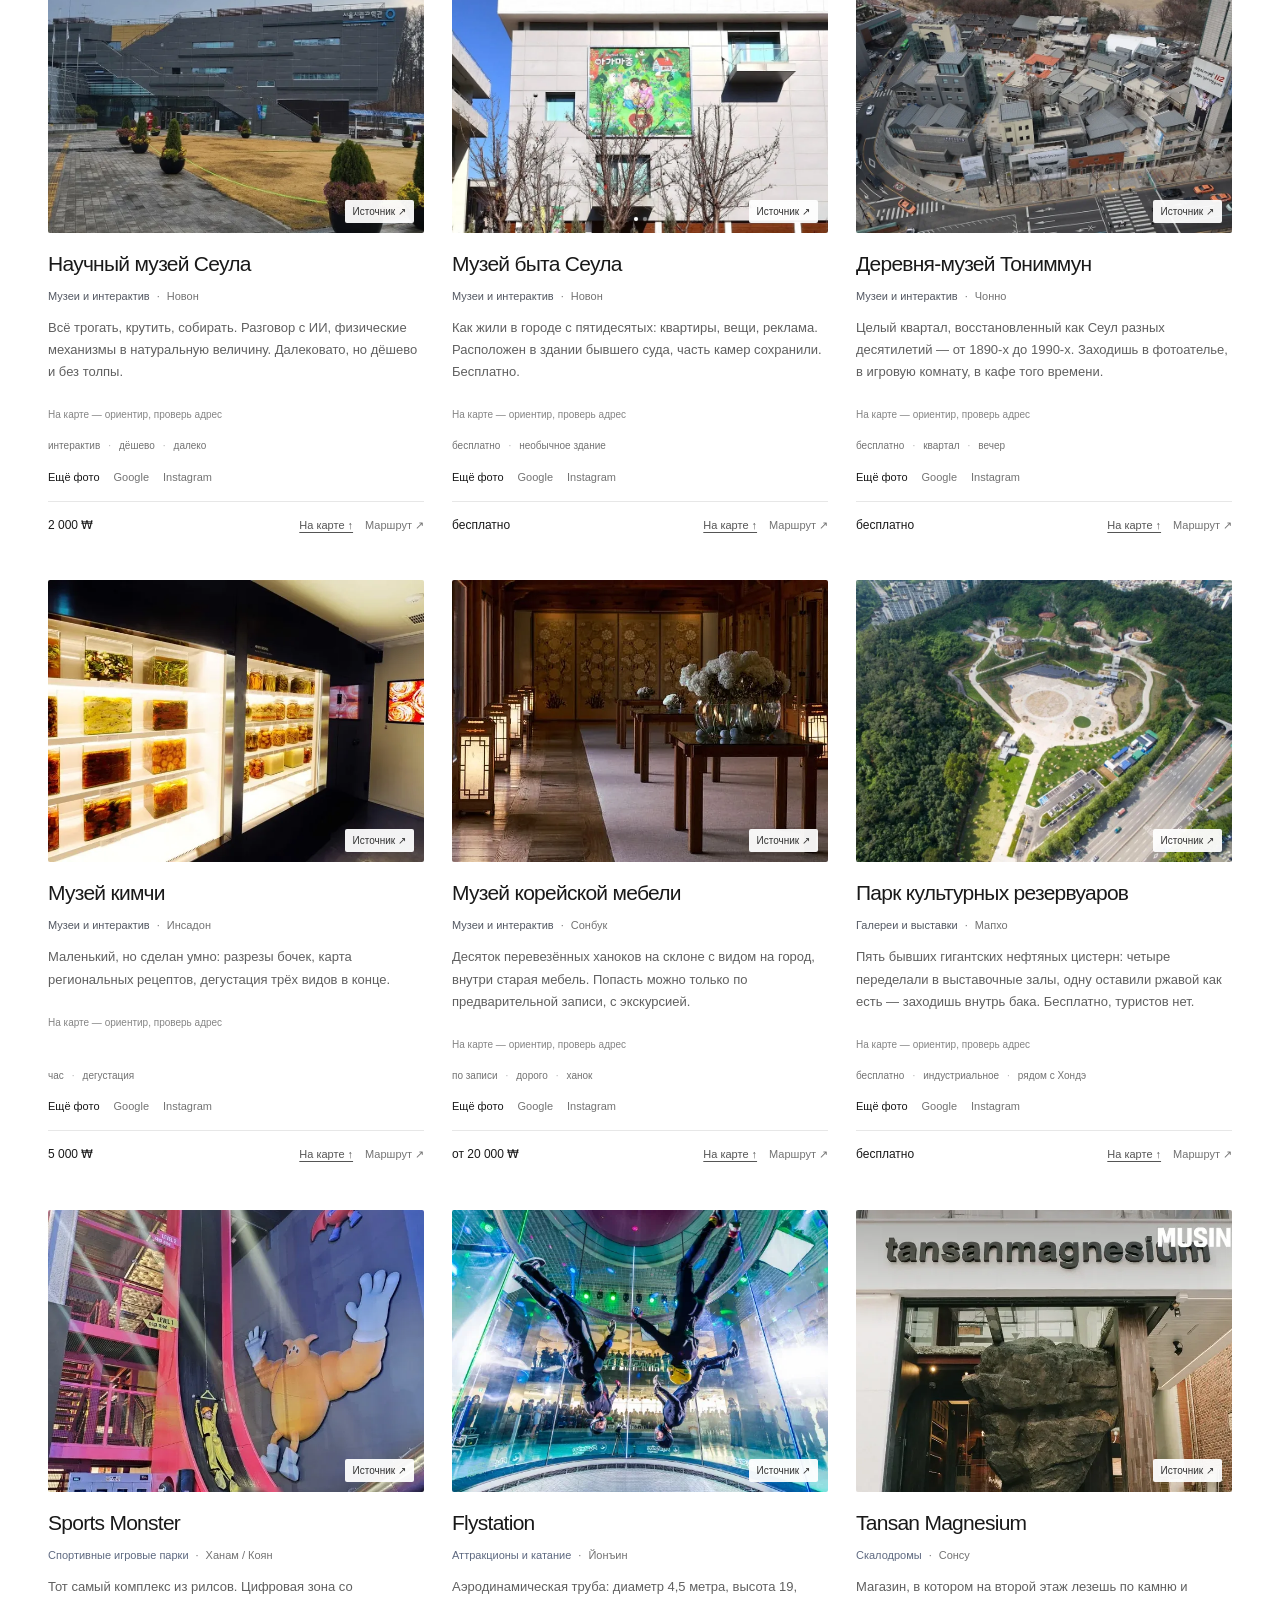
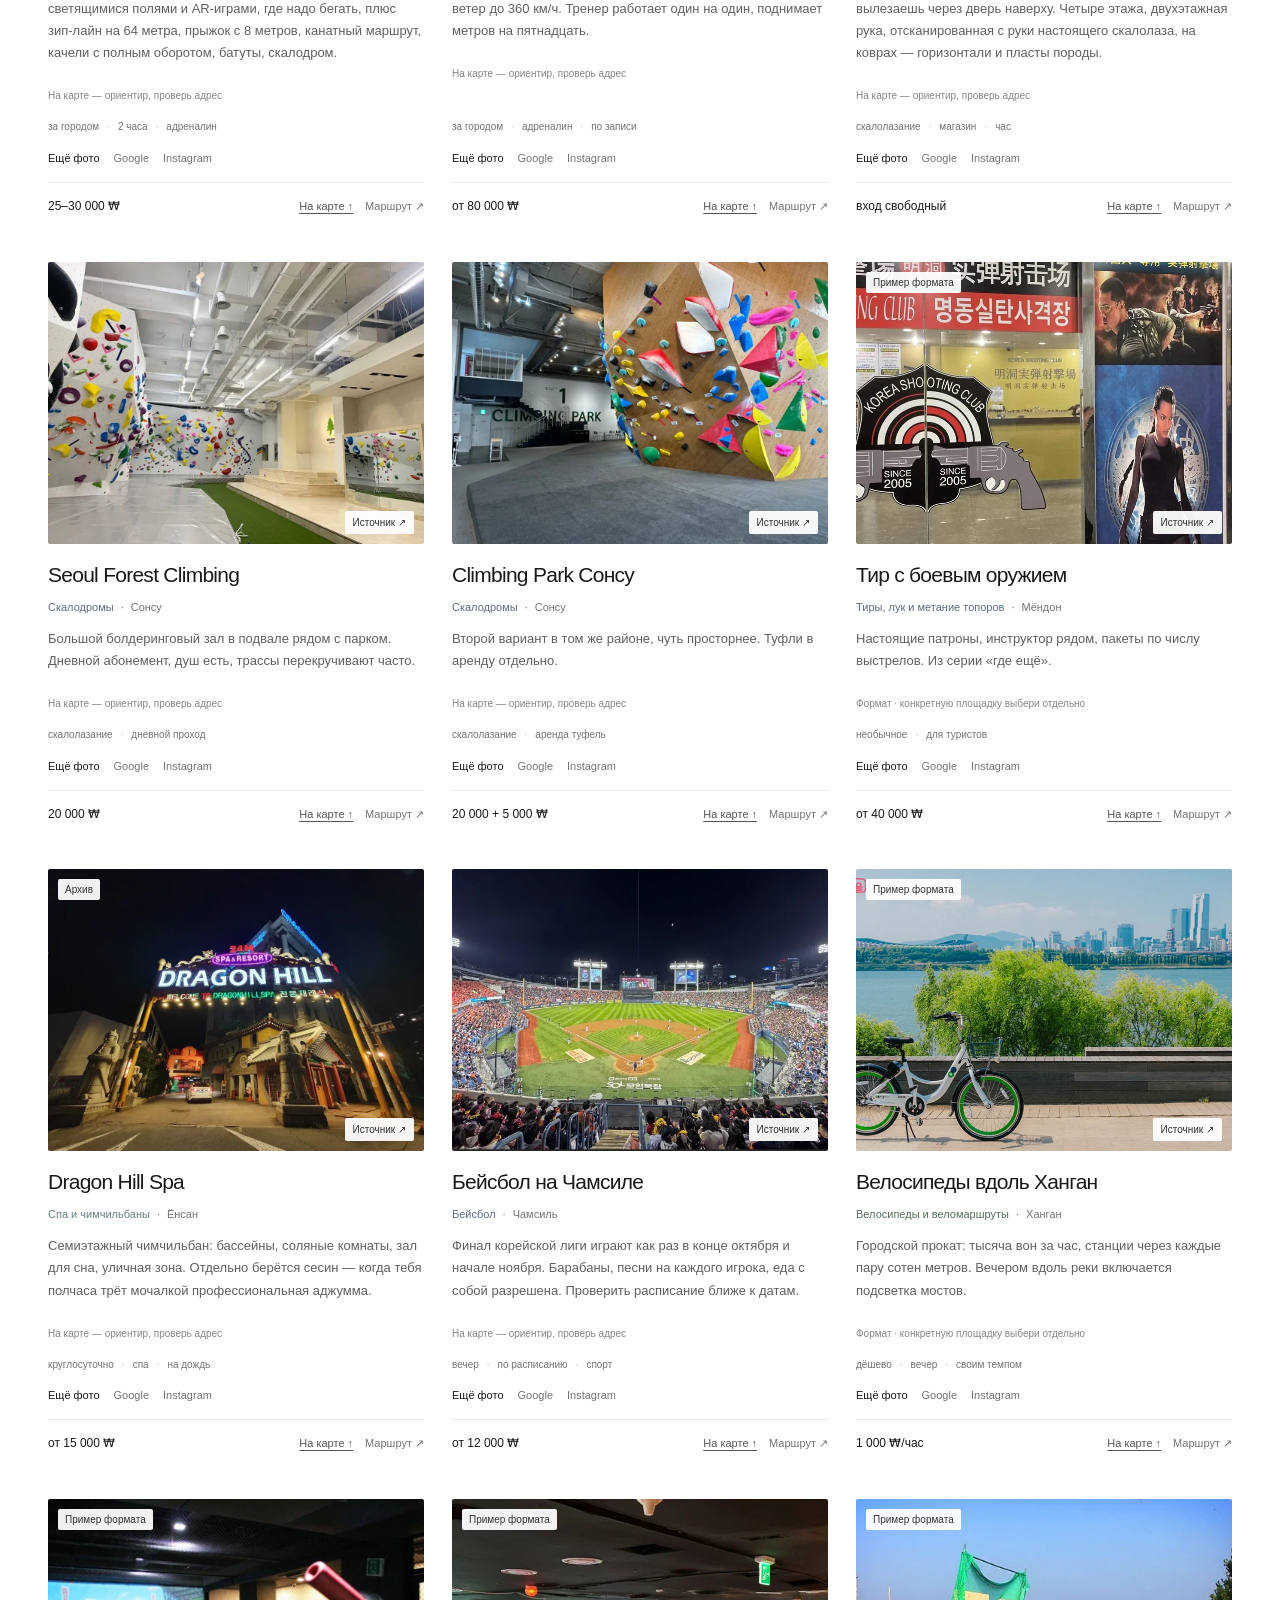
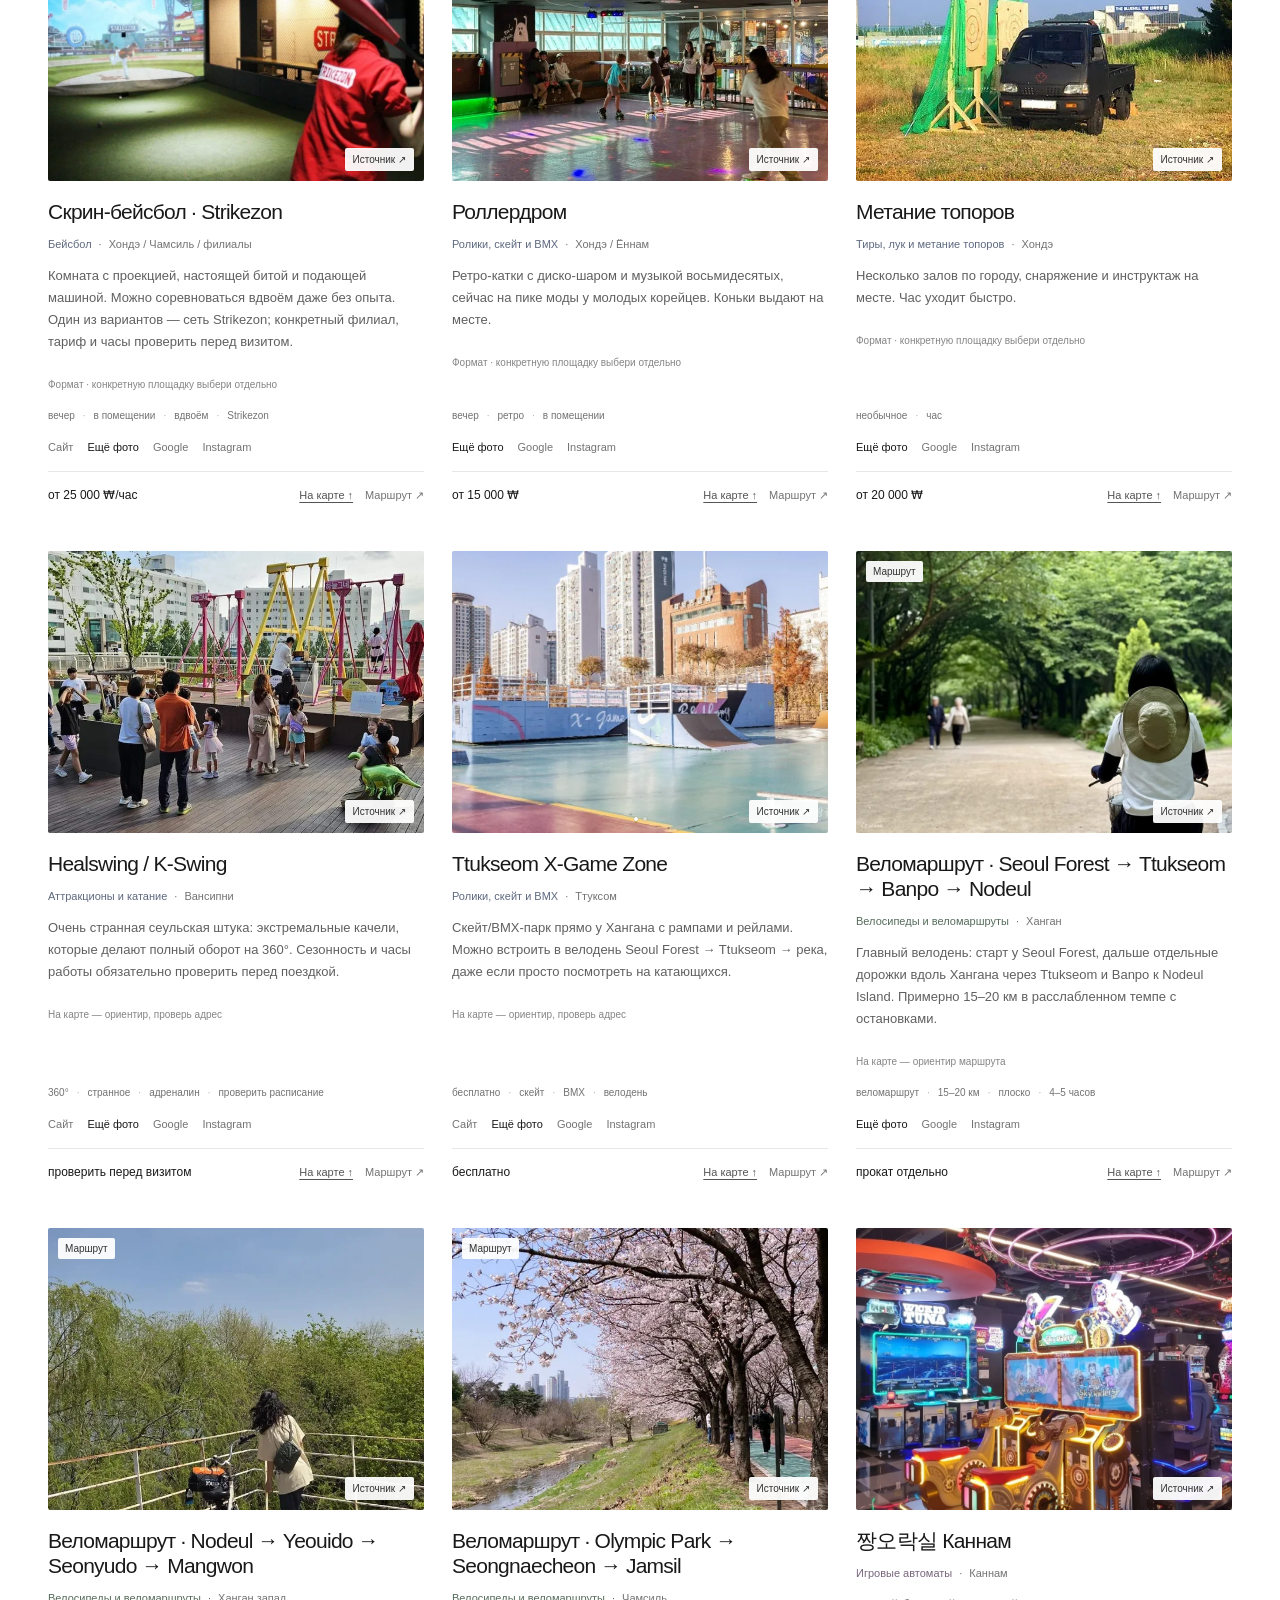
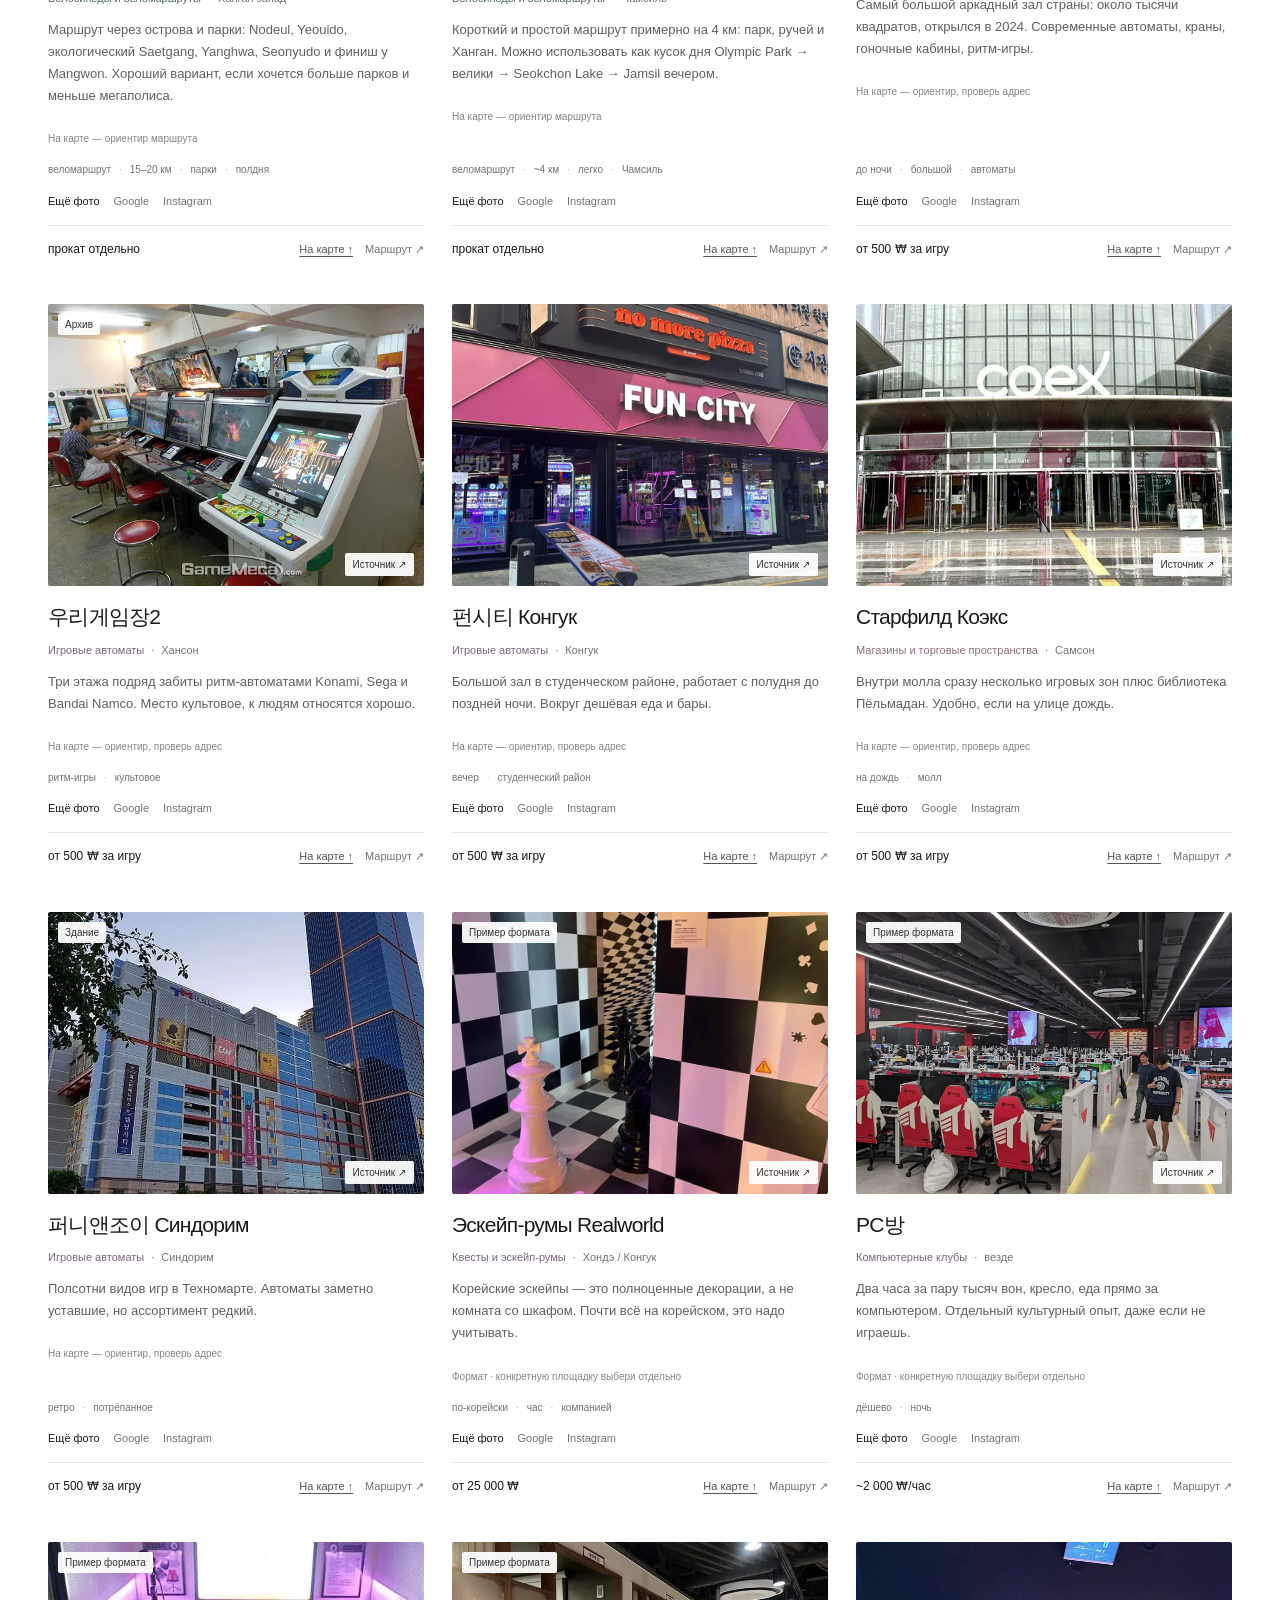
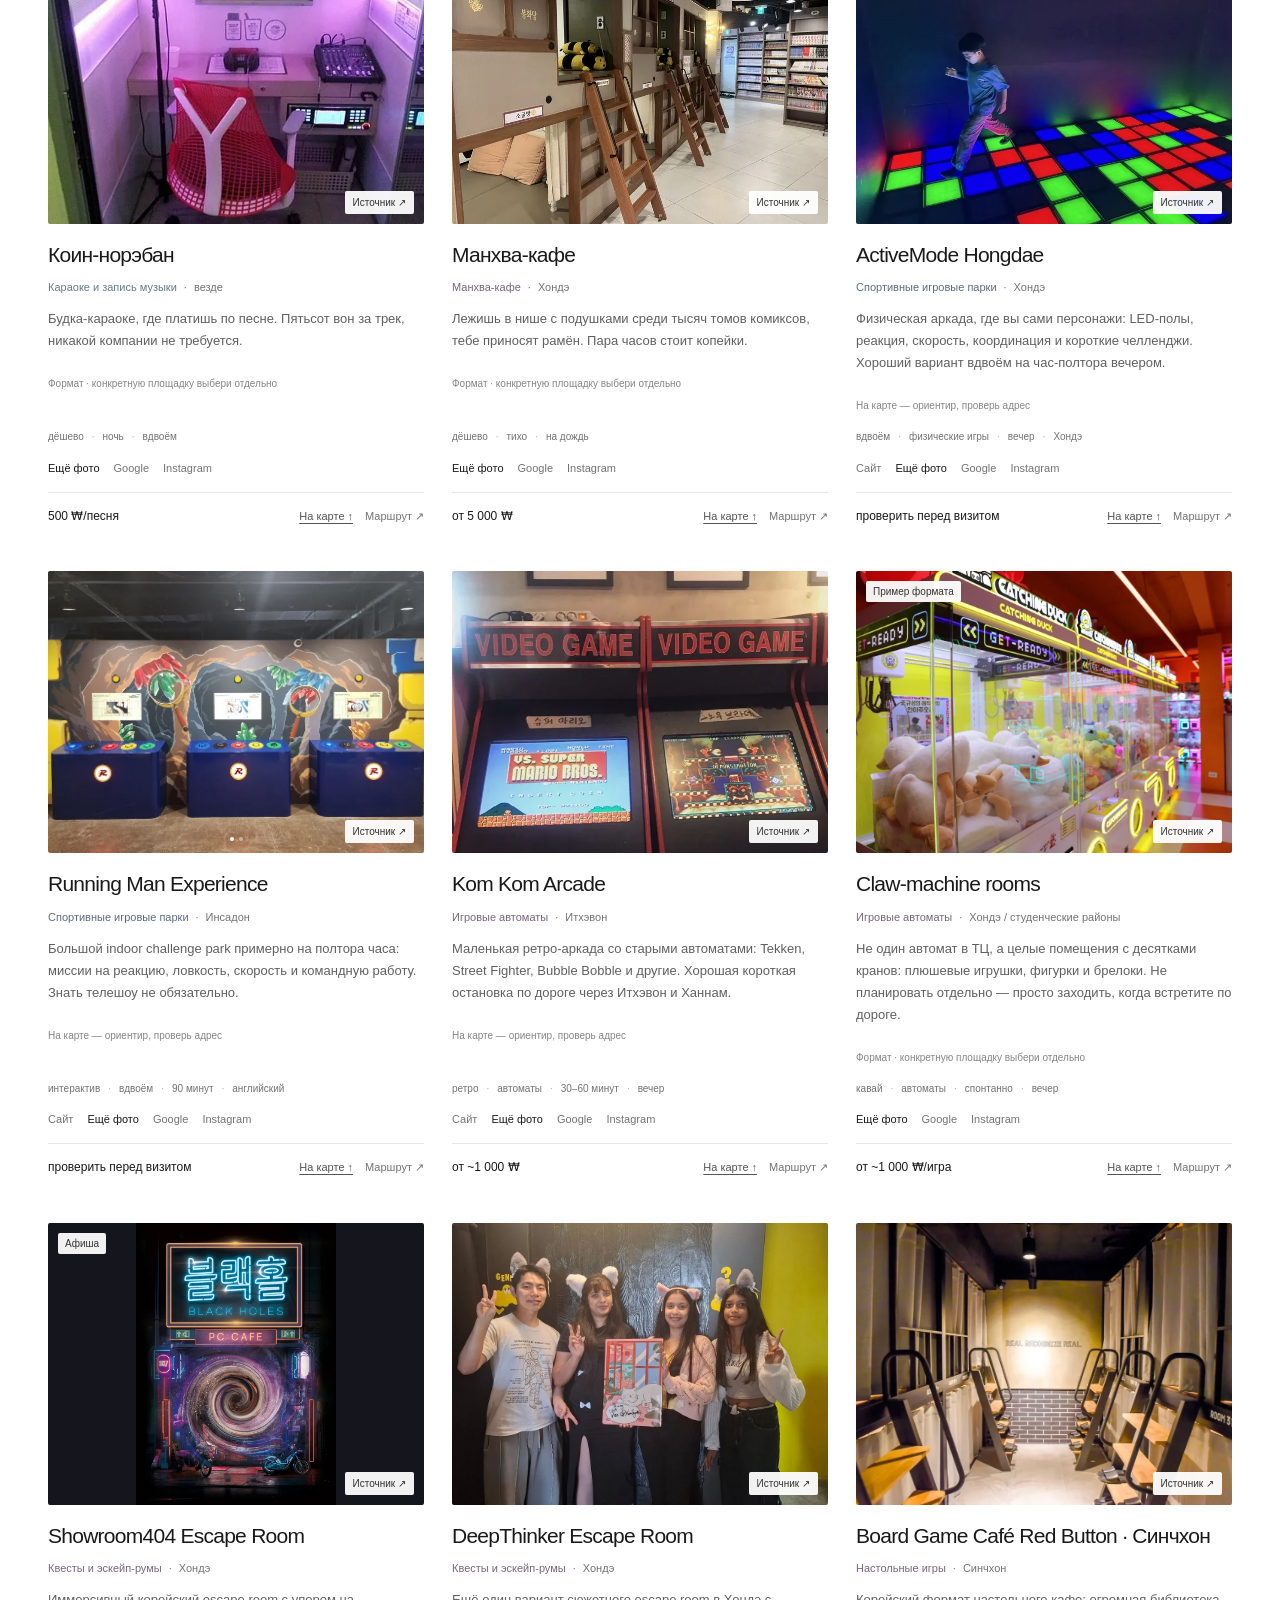
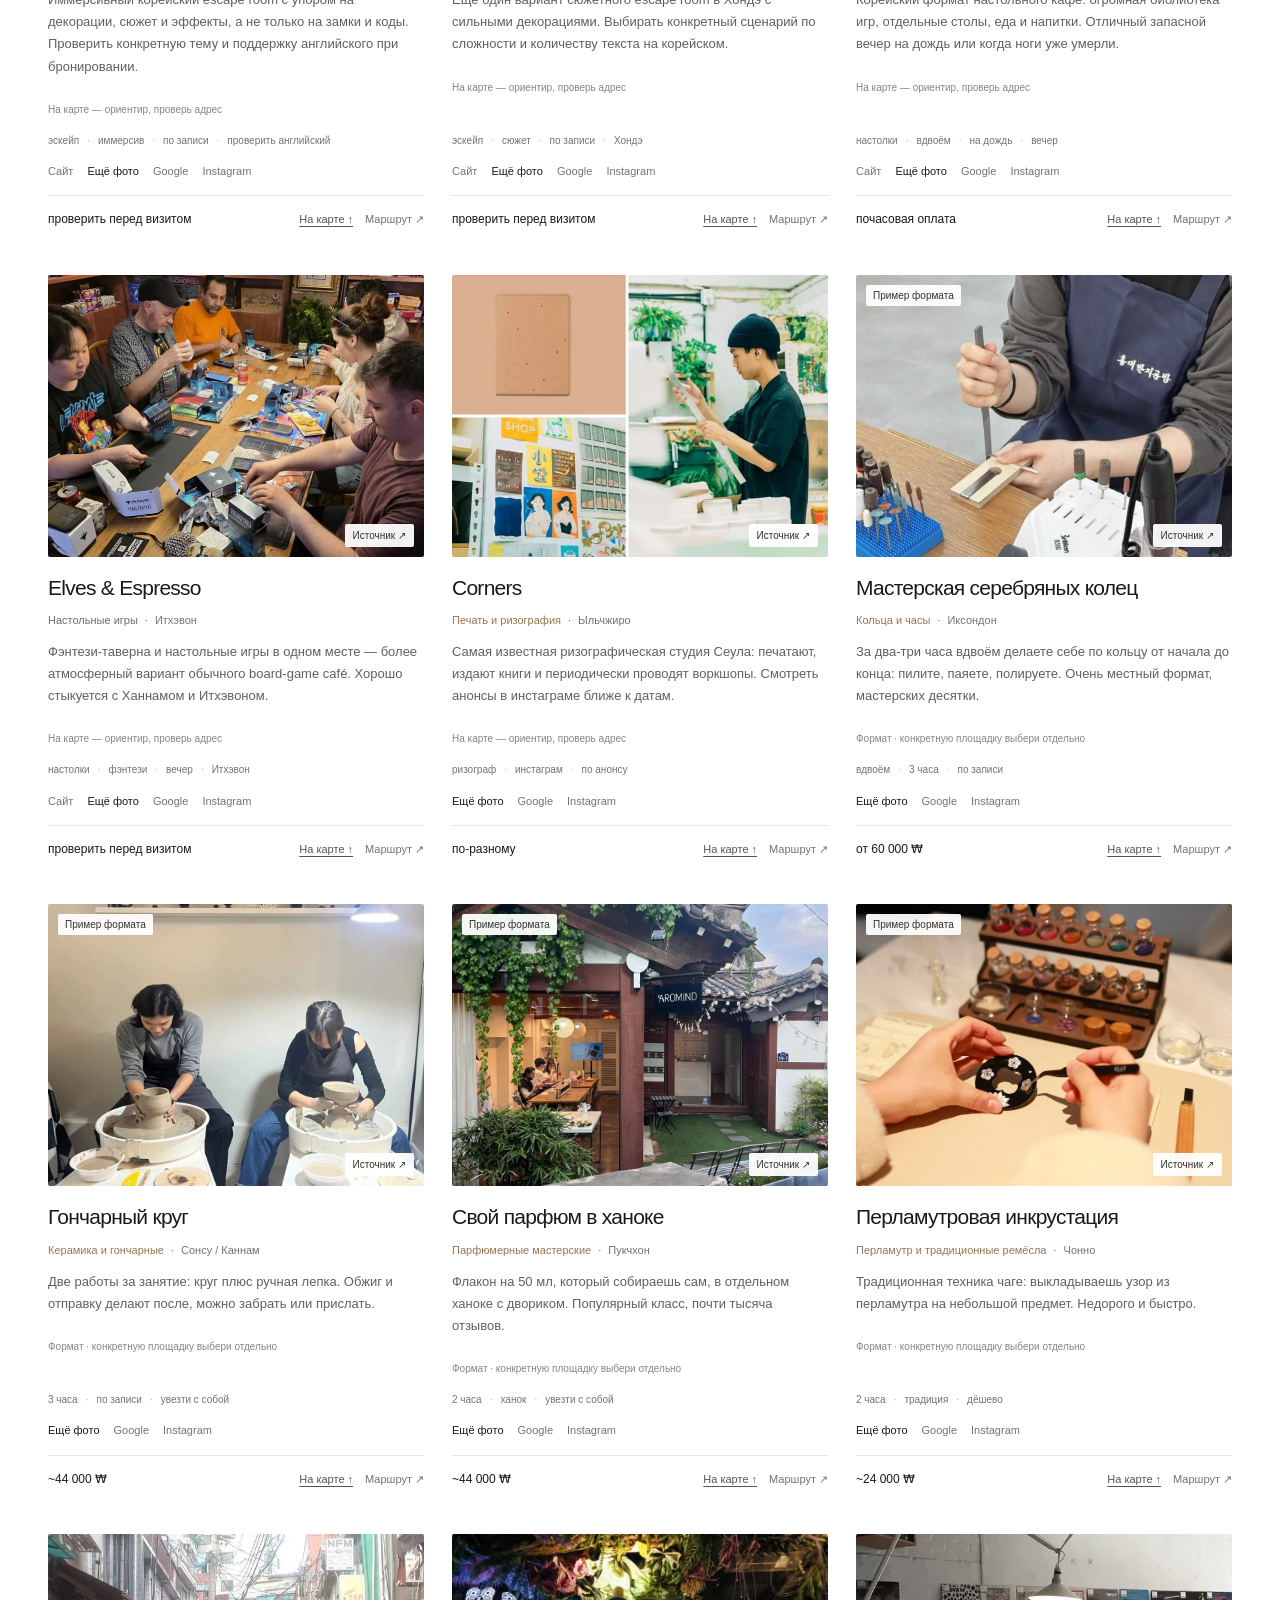
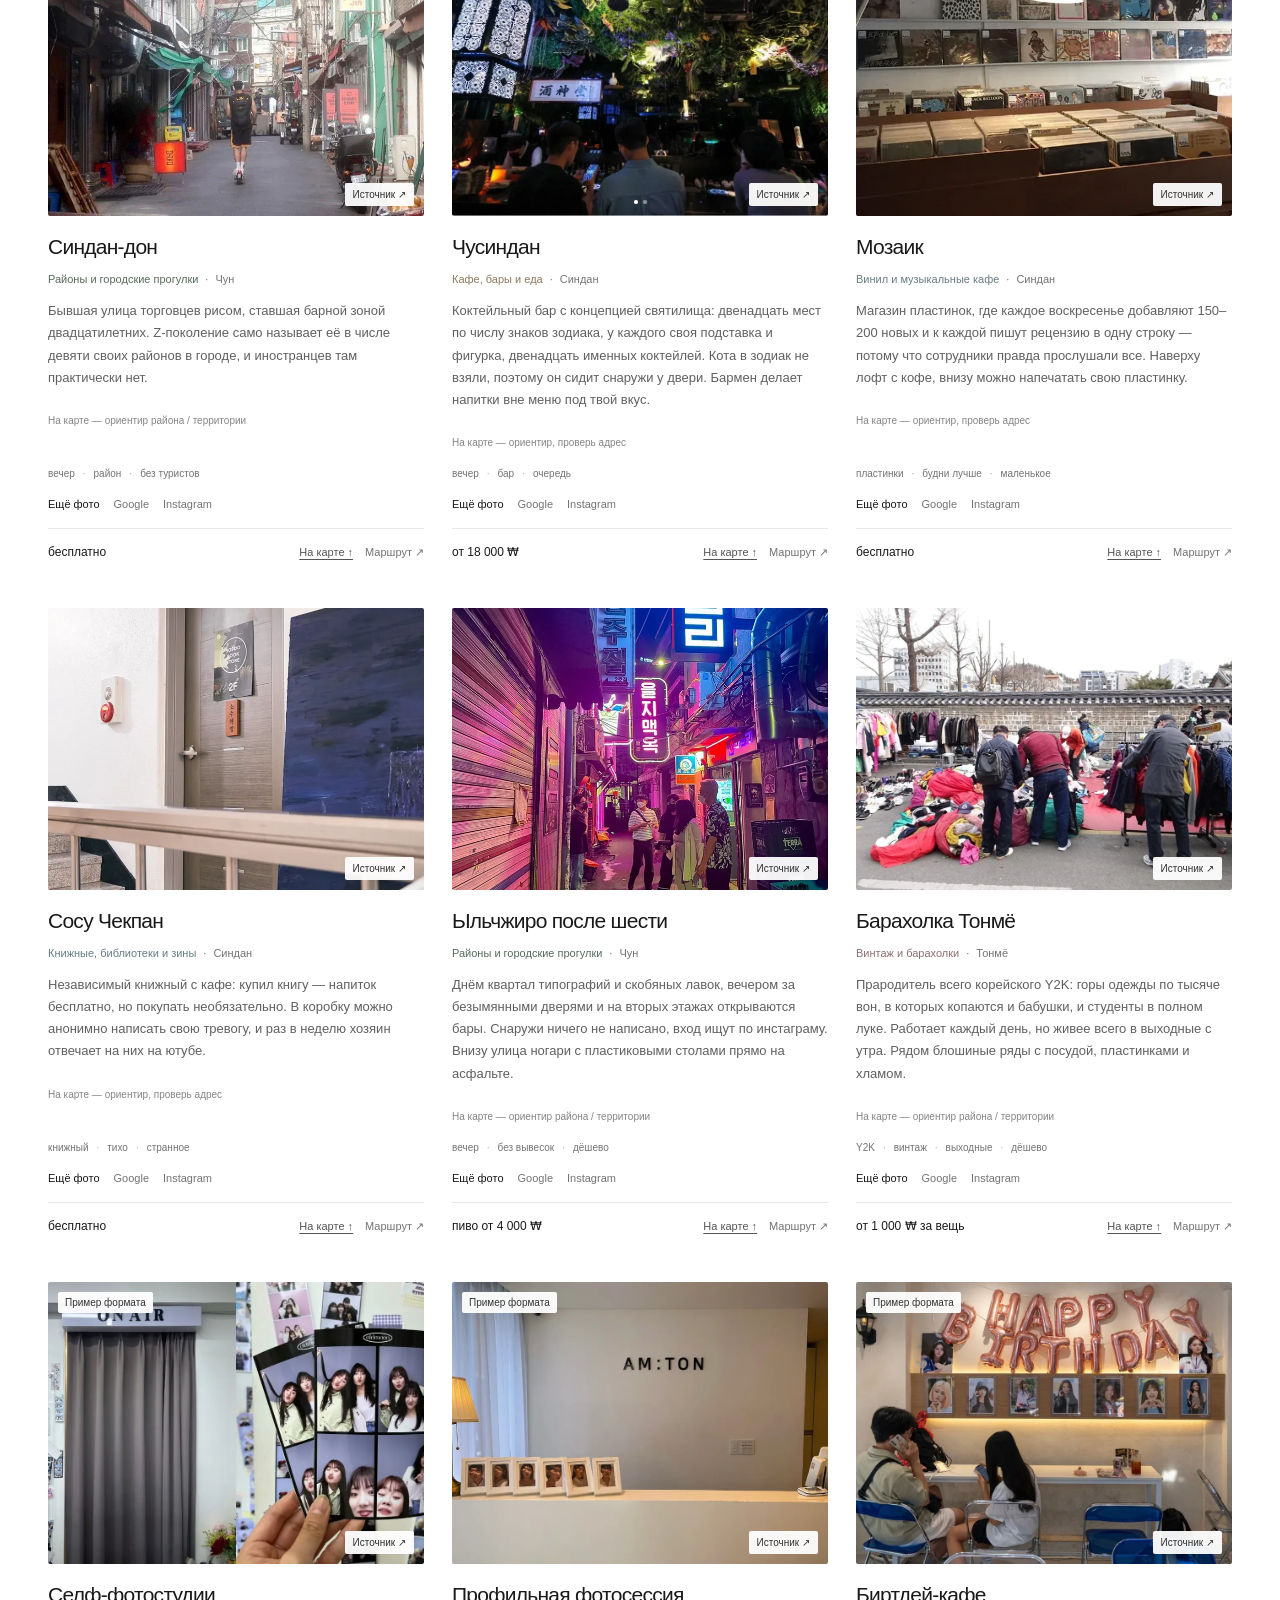
==== commit 4dc1b2f2: "Интерактивная карта всех мест и подробные категории" ====
--- a/index.html
+++ b/index.html
@@ -7,6 +7,9 @@
 <meta name="referrer" content="no-referrer-when-downgrade">
 <meta name="description" content="Места в Сеуле, Пусане и Дохе на поездку 28 октября — 11 ноября">
 <title>Корея, 28.10 — 11.11</title>
+<link rel="stylesheet" href="assets/vendor/leaflet/leaflet.css">
+<link rel="stylesheet" href="assets/vendor/markercluster/MarkerCluster.css">
+<link rel="stylesheet" href="assets/map.css">
 <style>
 :root{color-scheme:light;padding-top:env(safe-area-inset-top,0px);padding-bottom:env(safe-area-inset-bottom,0px)}
 body{margin:0;font:14px/1.4 system-ui,-apple-system,sans-serif}
@@ -56,8 +59,8 @@
 .trip-details{border-top:1px solid var(--line);border-bottom:1px solid var(--line)}
 .trip-details > summary{list-style:none;display:flex;justify-content:space-between;align-items:center;padding:17px 0;font-size:13px}
 summary::-webkit-details-marker{display:none}
-.trip-details > summary::after,.maphead::after{content:"+";font-size:20px;font-weight:300;line-height:1}
-.trip-details[open] > summary::after,.mapwrap[open] > summary::after{content:"−"}
+.trip-details > summary::after{content:"+";font-size:20px;font-weight:300;line-height:1}
+.trip-details[open] > summary::after{content:"−"}
 .trip-content{padding-bottom:24px}
 .facts{display:grid;grid-template-columns:repeat(4,1fr);gap:24px;padding:10px 0 20px}
 .fact{display:flex;flex-direction:column;gap:4px}
@@ -91,19 +94,6 @@
 .busan-guide a{color:inherit;text-underline-offset:3px}
 .busan-guide .trip-details + .trip-details{border-top:0}
 .mapwrap{margin-top:20px;border-bottom:1px solid var(--line)}
-.maphead{list-style:none;display:flex;align-items:center;gap:20px;padding:14px 0;color:var(--fg-dim);font-size:12px}
-.maphead h2{font-size:13px;font-weight:400;color:var(--fg)}
-.maphead::after{margin-left:auto;color:var(--fg)}
-.maphead span{font-size:11px}
-svg.map{display:block;width:100%;height:auto;max-height:400px;background:var(--map-land)}
-.mk{cursor:pointer}
-.mk circle.hit{fill:transparent}
-.mk circle.pin{stroke:#fff;stroke-width:1.6}
-.mk text{font-family:var(--font-body);font-size:7.2px;font-weight:500;fill:var(--fg);paint-order:stroke;stroke:var(--map-land);stroke-width:2.6px;stroke-linejoin:round}
-.mk.off{opacity:.08;pointer-events:none}
-.mk.on circle.pin{stroke:var(--fg);stroke-width:1.2}
-.maplabel{font-family:var(--font-body);font-size:8px;fill:var(--fg-dim)}
-.riverlabel{font-family:var(--font-body);font-size:7px;fill:var(--fg-dim)}
 .grid{display:grid;grid-template-columns:repeat(3,minmax(0,1fr));gap:46px 28px;margin-top:28px}
 .card{min-width:0;display:flex;flex-direction:column;background:#fff;scroll-margin-top:180px}
 .card.flash{outline:1px solid var(--fg);outline-offset:8px}
@@ -197,8 +187,6 @@
   .chip{font-size:11px}
   .count{margin-top:7px;font-size:10px}
   .mapwrap{margin-top:10px}
-  .maphead{gap:8px}
-  .maphead span{display:none}
   .grid{grid-template-columns:minmax(0,1fr);gap:36px;margin-top:22px}
   .card-body{padding-top:16px;gap:11px}
   .card h3{font-size:22px}
@@ -272,9 +260,30 @@
       </div>
       <input class="search" id="q" type="search" placeholder="Найти место" aria-label="Поиск по местам">
     </div>
-    <div class="chips" id="chips"></div>
-    <div class="count" id="count"></div>
+    <div class="category-row">
+      <div class="chips" id="chips" role="group" aria-label="Быстрые категории"></div>
+      <details class="category-picker" id="category-picker">
+        <summary id="category-summary">Все категории</summary>
+        <div class="category-panel">
+          <div id="category-menu" class="category-menu"></div>
+          <button type="button" id="category-done">Готово</button>
+        </div>
+      </details>
+    </div>
+    <div class="count" id="count" aria-live="polite"></div>
   </div>
+
+  <section class="mapwrap" id="map-section" aria-label="Интерактивная карта мест">
+    <div class="map-toolbar">
+      <h2>Карта · <b id="mapTitle">Сеул</b></h2>
+      <div class="map-actions"><button type="button" id="fit-map">Все найденные точки</button><button type="button" id="toggle-map" aria-expanded="true" aria-controls="map-body">Свернуть карту</button></div>
+    </div>
+    <p id="mapHint" class="map-hint" aria-live="polite"></p>
+    <div id="map-body">
+      <div id="map" class="interactive-map" aria-label="Карта мест. Масштаб изменяется кнопками плюс и минус."></div>
+      <p id="map-tile-status" class="map-tile-status" hidden>Подложка карты не загрузилась. Точки и карточки доступны. <button type="button" id="retry-map-tiles">Повторить</button></p>
+    </div>
+  </section>
 
   <section id="busan-guide" class="busan-guide" hidden aria-labelledby="busan-heading">
     <h2 id="busan-heading">Пусан на 48 часов</h2>
@@ -312,13 +321,7 @@
     </details>
   </section>
 
-  <details class="mapwrap">
-    <summary class="maphead">
-      <h2>Карта · <b id="mapTitle">Сеул</b></h2>
-      <span id="mapHint">Координаты настоящие, география схематичная. Нажми на точку — откроется карточка.</span>
-    </summary>
-    <svg class="map" id="map" viewBox="0 0 400 300" role="img" aria-label="Схематичная карта с метками мест"></svg>
-  </details>
+
 
   <div class="grid" id="grid"></div>
   <div class="empty" id="empty" hidden>Под эти фильтры ничего не попало. Сбрось пару тегов.</div>
@@ -408,20 +411,14 @@
   </footer>
 </div>
 
+<script src="assets/vendor/leaflet/leaflet.js"></script>
+<script src="assets/vendor/markercluster/leaflet.markercluster.js"></script>
+<script src="assets/categories.js"></script>
+<script src="assets/place-map.js"></script>
 <script src="assets/photos.js"></script>
 <script>
-const CATS = {
-  art:   {label:"Искусство",   color:"var(--jade)"},
-  museum:{label:"Опыт и музеи",color:"var(--ginkgo)"},
-  active:{label:"Активности",  color:"var(--persimmon)"},
-  game:  {label:"Игры",        color:"var(--indigo)"},
-  nature:{label:"Прогулки",    color:"var(--leaf)"},
-  hike:  {label:"Хайкинг",     color:"var(--earth)"},
-  craft: {label:"Руками",      color:"var(--plum)"},
-  food:  {label:"Еда",         color:"var(--water)"},
-  spa:   {label:"Спа",         color:"var(--water)"},
-  local: {label:"Движ",        color:"var(--neon)"}
-};
+const CATALOG = window.KOREA_CATALOG;
+const CATS = CATALOG.categories;
 
 const ICONS = {
   art:'<path d="M3 17 9 7l4 6 2-3 4 7Z" fill="none" stroke="currentColor" stroke-width="1.6" stroke-linejoin="round"/>',
@@ -436,391 +433,285 @@
   local:'<path d="M12 2.5 13.9 8l5.6 1.9-5.6 1.9L12 17.5 10.1 11.8 4.5 9.9 10.1 8Z" fill="none" stroke="currentColor" stroke-width="1.5" stroke-linejoin="round"/><path d="M18 16.5l.8 2.2 2.2.8-2.2.8-.8 2.2-.8-2.2-2.2-.8 2.2-.8Z" fill="none" stroke="currentColor" stroke-width="1.3" stroke-linejoin="round"/>'
 };
 
+Object.keys(CATS).forEach(k => { ICONS[k] = ICONS[CATS[k].icon]; });
+Object.assign(ICONS, {
+  cycling:'<g fill="none" stroke="currentColor" stroke-width="1.5" stroke-linecap="round" stroke-linejoin="round"><circle cx="6" cy="17" r="4"/><circle cx="18" cy="17" r="4"/><path d="m6 17 5-9 7 9h-8l-4-9h4m5-4h3l2 4M9 8l3 9"/></g>',
+  climbing:'<g fill="none" stroke="currentColor" stroke-width="1.5" stroke-linecap="round"><path d="m3 21 4-8 3 2 4-11 7 17M10 15l3 6M7 13l-2-3M14 4l3 7"/><path d="M9 5h2M16 15h2M4 18h2"/></g>',
+  walks:'<g fill="none" stroke="currentColor" stroke-width="1.5" stroke-linecap="round" stroke-linejoin="round"><circle cx="14" cy="4" r="2"/><path d="m10 22 3-8-3-4 4-3 3 5 4 1M7 13l3-3M13 14l5 8M10 10l-2 7-5 2"/></g>',
+  photo:'<g fill="none" stroke="currentColor" stroke-width="1.5" stroke-linejoin="round"><path d="M3 7h4l2-3h6l2 3h4v13H3Z"/><circle cx="12" cy="13" r="4"/></g>',
+  escape:'<g fill="none" stroke="currentColor" stroke-width="1.5" stroke-linecap="round" stroke-linejoin="round"><path d="M5 21V3h14v18M2 21h20M14 12h2M9 3v18"/></g>'
+});
+
 // city, category, name, korean, area, description, tags, price, lat, lng; optional url and map query q
 const P = [
-  // ===== SEOUL · ART =====
-  {c:"seoul",k:"art",n:"Leeum",kr:"리움미술관",a:"Ханнам",d:"Три здания от Botta, Nouvel и Кулхаса. До 29 ноября — средовые инсталляции женщин-художниц 1956–76, внутрь которых буквально заходишь. Параллельно Ку Джон А до 27 декабря.",t:["до 29 ноября","пн выходной","полдня"],pr:"от 18 000 ₩",lat:37.5384,lng:126.9990},
-  {c:"seoul",k:"art",n:"Amorepacific Museum of Art",kr:"아모레퍼시픽미술관",a:"Ёнсан",d:"Штаб-квартира Чипперфильда с огромным внутренним двором. Большая монография Сола Левитта идёт до февраля.",t:["до февраля","архитектура"],pr:"от 10 000 ₩",lat:37.5272,lng:126.9728},
-  {c:"seoul",k:"art",n:"MMCA Seoul",kr:"국립현대미술관",a:"Самчхон",d:"Главный музей современного искусства страны, низкие корпуса во дворах рядом с дворцом. Расписание выставок меняется каждые пару месяцев.",t:["пн выходной","рядом с дворцами"],pr:"2 000 ₩",lat:37.5786,lng:126.9800},
-  {c:"seoul",k:"art",n:"Seo-Seoul Museum of Art",kr:"서서울미술관",a:"Кымчхон",d:"Городской музей нового медиаискусства, открывшийся в марте 2026 года в парке Кымнарэ. Серебристый фасад отражает деревья и небо, а стеклянные проходы соединяют музей с парком.",t:["бесплатно","медиаискусство","архитектура"],pr:"бесплатно",lat:37.4660,lng:126.8960,q:"서서울미술관 서울 금천구"},
-  {c:"seoul",k:"art",n:"SongEun",kr:"송은",a:"Чхондам",d:"Здание Herzog & de Meuron: бетонный клин, сужающийся кверху. Показывают молодых корейских художников, вход свободный.",t:["бесплатно","архитектура","час"],pr:"бесплатно",lat:37.5230,lng:127.0470},
-  {c:"seoul",k:"art",n:"Piknic",kr:"피크닉",a:"Хвехён",d:"Старое офисное здание под Намсаном, переделанное под кураторские выставки. Сад на крыше с видом на центр, внизу кафе и магазин.",t:["крыша","вечер","час-два"],pr:"от 15 000 ₩",lat:37.5570,lng:126.9781},
-  {c:"seoul",k:"art",n:"DDP",kr:"동대문디자인플라자",a:"Тондэмун",d:"Заха Хадид. Дизайн-выставки внутри, а снаружи вечером — подсветка и поток людей. Рядом ночные рынки тканей.",t:["вечер","дизайн","бесплатно снаружи"],pr:"выставки от 8 000 ₩",lat:37.5665,lng:127.0092},
-  {c:"seoul",k:"art",n:"Музей ремёсел",kr:"서울공예박물관",a:"Анкук",d:"Бывшая женская школа, превращённая в музей ремесла: керамика, металл, текстиль. Двор, по которому приятно ходить. Вход свободный.",t:["бесплатно","пн выходной"],pr:"бесплатно",lat:37.5772,lng:126.9815},
-  {c:"seoul",k:"art",n:"Thaddaeus Ropac",kr:"타데우스 로팍",a:"Ханнам",d:"Базелиц до 14 ноября. Галерея занимает отдельный дом, вход свободный — как и у соседних Pace, Gladstone и VSF.",t:["бесплатно","до 14 ноября"],pr:"бесплатно",lat:37.5370,lng:127.0005},
-  {c:"seoul",k:"art",n:"Kukje Gallery",kr:"국제갤러리",a:"Самчхон",d:"Лучшая коммерческая галерея города, три корпуса в переулках за дворцом. Вокруг ещё десяток галерей в пешей доступности.",t:["бесплатно","галерейный квартал"],pr:"бесплатно",lat:37.5800,lng:126.9795},
-  {c:"seoul",k:"art",n:"Total Museum",kr:"토탈미술관",a:"Пхёнчхан-дон",d:"Первый частный музей страны, стоит в горах за Пукчхоном среди вилл. Экспериментальные проекты и почти полное отсутствие людей.",t:["тихо","подъём в гору"],pr:"от 5 000 ₩",lat:37.6020,lng:126.9680},
-
-  // ===== SEOUL · MUSEUM / EXPERIENCE =====
-  {c:"seoul",k:"museum",n:"Центр безопасности Боранмэ",kr:"보라매안전체험관",a:"Тонджак",d:"Корейский аналог токийского музея катастроф. Землетрясение силой 7 баллов на настоящем макете квартиры, тайфун с ветром и затоплением, эвакуация из горящего вагона метро, 4D-зал. Ведут действующие пожарные.",t:["бесплатно","по записи","пн выходной","2 часа"],pr:"бесплатно",lat:37.4929,lng:126.9173},
-  {c:"seoul",k:"museum",n:"Центр безопасности Магок",kr:"마곡안전체험관",a:"Кансо",d:"То же самое, но новее. Отлично стыкуется с Ботаническим садом в паре минут: утром тайфун, днём тропическая оранжерея.",t:["бесплатно","по записи","пара с садом"],pr:"бесплатно",lat:37.5620,lng:126.8290},
-  {c:"seoul",k:"museum",n:"Сеульский ботанический сад",kr:"서울식물원",a:"Магок",d:"Гигантская оранжерея под стеклянной чашей плюс большой парк вокруг. В ноябре внутри тропики, снаружи голые деревья — контраст работает.",t:["в помещении","на случай дождя"],pr:"5 000 ₩",lat:37.5695,lng:126.8355},
-  {c:"seoul",k:"museum",n:"Музей авиации",kr:"국립항공박물관",a:"Кимпхо",d:"Симуляторы, кабины, в которые садишься, примерка ролей пилота и диспетчера. Сделан как аттракцион, а не как витрина.",t:["интерактив","полдня"],pr:"3 000 ₩",lat:37.5595,lng:126.8040},
-  {c:"seoul",k:"museum",n:"Научный музей Сеула",kr:"서울시립과학관",a:"Новон",d:"Всё трогать, крутить, собирать. Разговор с ИИ, физические механизмы в натуральную величину. Далековато, но дёшево и без толпы.",t:["интерактив","дёшево","далеко"],pr:"2 000 ₩",lat:37.6400,lng:127.0690},
-      {c:"seoul",k:"museum",n:"Музей быта Сеула",kr:"서울생활사박물관",a:"Новон",d:"Как жили в городе с пятидесятых: квартиры, вещи, реклама. Расположен в здании бывшего суда, часть камер сохранили. Бесплатно.",t:["бесплатно","необычное здание"],pr:"бесплатно",lat:37.6450,lng:127.0720},
-  {c:"seoul",k:"museum",n:"Деревня-музей Тониммун",kr:"돈의문박물관마을",a:"Чонно",d:"Целый квартал, восстановленный как Сеул разных десятилетий — от 1890-х до 1990-х. Заходишь в фотоателье, в игровую комнату, в кафе того времени.",t:["бесплатно","квартал","вечер"],pr:"бесплатно",lat:37.5690,lng:126.9680},
-  {c:"seoul",k:"museum",n:"Музей кимчи",kr:"뮤지엄김치간",a:"Инсадон",d:"Маленький, но сделан умно: разрезы бочек, карта региональных рецептов, дегустация трёх видов в конце.",t:["час","дегустация"],pr:"5 000 ₩",lat:37.5730,lng:126.9860},
-  {c:"seoul",k:"museum",n:"Музей корейской мебели",kr:"한국가구박물관",a:"Сонбук",d:"Десяток перевезённых ханоков на склоне с видом на город, внутри старая мебель. Попасть можно только по предварительной записи, с экскурсией.",t:["по записи","дорого","ханок"],pr:"от 20 000 ₩",lat:37.5990,lng:127.0010},
-  {c:"seoul",k:"museum",n:"Парк культурных резервуаров",kr:"문화비축기지",a:"Мапхо",d:"Пять бывших гигантских нефтяных цистерн: четыре переделали в выставочные залы, одну оставили ржавой как есть — заходишь внутрь бака. Бесплатно, туристов нет.",t:["бесплатно","индустриальное","рядом с Хондэ"],pr:"бесплатно",lat:37.5700,lng:126.8880},
-
-  // ===== SEOUL · ACTIVE =====
-  {c:"seoul",k:"active",n:"Sports Monster",kr:"스포츠몬스터",a:"Ханам / Коян",d:"Тот самый комплекс из рилсов. Цифровая зона со светящимися полями и AR-играми, где надо бегать, плюс зип-лайн на 64 метра, прыжок с 8 метров, канатный маршрут, качели с полным оборотом, батуты, скалодром.",t:["за городом","2 часа","адреналин"],pr:"25–30 000 ₩",lat:37.5450,lng:127.2240},
-  {c:"seoul",k:"active",n:"Flystation",kr:"플라이스테이션",a:"Йонъин",d:"Аэродинамическая труба: диаметр 4,5 метра, высота 19, ветер до 360 км/ч. Тренер работает один на один, поднимает метров на пятнадцать.",t:["за городом","адреналин","по записи"],pr:"от 80 000 ₩",lat:37.2980,lng:127.2070},
-  {c:"seoul",k:"active",n:"Tansan Magnesium",kr:"탄산마그네슘",a:"Сонсу",d:"Магазин, в котором на второй этаж лезешь по камню и вылезаешь через дверь наверху. Четыре этажа, двухэтажная рука, отсканированная с руки настоящего скалолаза, на коврах — горизонтали и пласты породы.",t:["скалолазание","магазин","час"],pr:"вход свободный",lat:37.5424,lng:127.0565},
-  {c:"seoul",k:"active",n:"Seoul Forest Climbing",kr:"서울숲클라이밍",a:"Сонсу",d:"Большой болдеринговый зал в подвале рядом с парком. Дневной абонемент, душ есть, трассы перекручивают часто.",t:["скалолазание","дневной проход"],pr:"20 000 ₩",lat:37.5440,lng:127.0440},
-  {c:"seoul",k:"active",n:"Climbing Park Сонсу",kr:"클라이밍파크 성수점",a:"Сонсу",d:"Второй вариант в том же районе, чуть просторнее. Туфли в аренду отдельно.",t:["скалолазание","аренда туфель"],pr:"20 000 + 5 000 ₩",lat:37.5450,lng:127.0560},
-  {c:"seoul",k:"active",n:"Тир с боевым оружием",kr:"실탄사격장",a:"Мёндон",d:"Настоящие патроны, инструктор рядом, пакеты по числу выстрелов. Из серии «где ещё».",t:["необычное","для туристов"],pr:"от 40 000 ₩",lat:37.5630,lng:126.9850},
-  {c:"seoul",k:"active",n:"Dragon Hill Spa",kr:"드래곤힐스파",a:"Ёнсан",d:"Семиэтажный чимчильбан: бассейны, соляные комнаты, зал для сна, уличная зона. Отдельно берётся сесин — когда тебя полчаса трёт мочалкой профессиональная аджумма.",t:["круглосуточно","спа","на дождь"],pr:"от 15 000 ₩",lat:37.5290,lng:126.9640},
-  {c:"seoul",k:"active",n:"Бейсбол на Чамсиле",kr:"잠실야구장",a:"Чамсиль",d:"Финал корейской лиги играют как раз в конце октября и начале ноября. Барабаны, песни на каждого игрока, еда с собой разрешена. Проверить расписание ближе к датам.",t:["вечер","по расписанию","спорт"],pr:"от 12 000 ₩",lat:37.5120,lng:127.0720},
-  {c:"seoul",k:"active",n:"Велосипеды вдоль Ханган",kr:"따릉이",a:"Ханган",d:"Городской прокат: тысяча вон за час, станции через каждые пару сотен метров. Вечером вдоль реки включается подсветка мостов.",t:["дёшево","вечер","своим темпом"],pr:"1 000 ₩/час",lat:37.5100,lng:126.9950},
-  {c:"seoul",k:"active",n:"Скрин-бейсбол · Strikezon",kr:"스크린야구",a:"Хондэ / Чамсиль / филиалы",d:"Комната с проекцией, настоящей битой и подающей машиной. Можно соревноваться вдвоём даже без опыта. Один из вариантов — сеть Strikezon; конкретный филиал, тариф и часы проверить перед визитом.",t:["вечер","в помещении","вдвоём","Strikezon"],pr:"от 25 000 ₩/час",lat:37.554,lng:126.923,url:"https://www.strikezon.com/new/kr/strikezon/product.php",q:"스트라이크존 서울"},
-  {c:"seoul",k:"active",n:"Роллердром",kr:"롤러장",a:"Хондэ / Ённам",d:"Ретро-катки с диско-шаром и музыкой восьмидесятых, сейчас на пике моды у молодых корейцев. Коньки выдают на месте.",t:["вечер","ретро","в помещении"],pr:"от 15 000 ₩",lat:37.5620,lng:126.9260},
-  {c:"seoul",k:"active",n:"Метание топоров",kr:"도끼던지기",a:"Хондэ",d:"Несколько залов по городу, снаряжение и инструктаж на месте. Час уходит быстро.",t:["необычное","час"],pr:"от 20 000 ₩",lat:37.5555,lng:126.9245},
-  {c:"seoul",k:"active",n:"Healswing / K-Swing",kr:"힐스윙",a:"Вансипни",d:"Очень странная сеульская штука: экстремальные качели, которые делают полный оборот на 360°. Сезонность и часы работы обязательно проверить перед поездкой.",t:["360°","странное","адреналин","проверить расписание"],pr:"проверить перед визитом",lat:37.5615,lng:127.0375,url:"https://english.visitseoul.net/entertainment/2024-Healswing/ENPl4rnb2",q:"힐스윙 왕십리"},
-  {c:"seoul",k:"active",n:"Ttukseom X-Game Zone",kr:"뚝섬 한강공원 X게임장",a:"Ттуксом",d:"Скейт/BMX-парк прямо у Хангана с рампами и рейлами. Можно встроить в велодень Seoul Forest → Ttukseom → река, даже если просто посмотреть на катающихся.",t:["бесплатно","скейт","BMX","велодень"],pr:"бесплатно",lat:37.5294,lng:127.0697,url:"https://english.visitseoul.net/entertainment/X-GAME/ENP6zvjr6",q:"뚝섬한강공원 X게임장 서울 광진구 자양동 427-27"},
-  {c:"seoul",k:"active",n:"Веломаршрут · Seoul Forest → Ttukseom → Banpo → Nodeul",kr:"서울숲 → 뚝섬 → 반포 → 노들섬",a:"Ханган",d:"Главный велодень: старт у Seoul Forest, дальше отдельные дорожки вдоль Хангана через Ttukseom и Banpo к Nodeul Island. Примерно 15–20 км в расслабленном темпе с остановками.",t:["веломаршрут","15–20 км","плоско","4–5 часов"],pr:"прокат отдельно",lat:37.5444,lng:127.0374},
-  {c:"seoul",k:"active",n:"Веломаршрут · Nodeul → Yeouido → Seonyudo → Mangwon",kr:"노들섬 → 여의도 → 선유도 → 망원",a:"Ханган запад",d:"Маршрут через острова и парки: Nodeul, Yeouido, экологический Saetgang, Yanghwa, Seonyudo и финиш у Mangwon. Хороший вариант, если хочется больше парков и меньше мегаполиса.",t:["веломаршрут","15–20 км","парки","полдня"],pr:"прокат отдельно",lat:37.517,lng:126.958},
-  {c:"seoul",k:"active",n:"Веломаршрут · Olympic Park → Seongnaecheon → Jamsil",kr:"올림픽공원 → 성내천 → 잠실",a:"Чамсиль",d:"Короткий и простой маршрут примерно на 4 км: парк, ручей и Ханган. Можно использовать как кусок дня Olympic Park → велики → Seokchon Lake → Jamsil вечером.",t:["веломаршрут","~4 км","легко","Чамсиль"],pr:"прокат отдельно",lat:37.5207,lng:127.1215},
-
-  // ===== SEOUL · GAME =====
-  {c:"seoul",k:"game",n:"짱오락실 Каннам",kr:"짱오락실 강남대로점",a:"Каннам",d:"Самый большой аркадный зал страны: около тысячи квадратов, открылся в 2024. Современные автоматы, краны, гоночные кабины, ритм-игры.",t:["до ночи","большой","автоматы"],pr:"от 500 ₩ за игру",lat:37.5020,lng:127.0255},
-  {c:"seoul",k:"game",n:"우리게임장2",kr:"우리게임장2",a:"Хансон",d:"Три этажа подряд забиты ритм-автоматами Konami, Sega и Bandai Namco. Место культовое, к людям относятся хорошо.",t:["ритм-игры","культовое"],pr:"от 500 ₩ за игру",lat:37.5885,lng:127.0060},
-  {c:"seoul",k:"game",n:"펀시티 Конгук",kr:"펀시티 건대점",a:"Конгук",d:"Большой зал в студенческом районе, работает с полудня до поздней ночи. Вокруг дешёвая еда и бары.",t:["вечер","студенческий район"],pr:"от 500 ₩ за игру",lat:37.5400,lng:127.0700},
-  {c:"seoul",k:"game",n:"Старфилд Коэкс",kr:"스타필드 코엑스몰",a:"Самсон",d:"Внутри моллa сразу несколько игровых зон плюс библиотека Пёльмадан. Удобно, если на улице дождь.",t:["на дождь","молл"],pr:"от 500 ₩ за игру",lat:37.5125,lng:127.0590},
-  {c:"seoul",k:"game",n:"퍼니앤조이 Синдорим",kr:"퍼니앤조이",a:"Синдорим",d:"Полсотни видов игр в Техномарте. Автоматы заметно уставшие, но ассортимент редкий.",t:["ретро","потрёпанное"],pr:"от 500 ₩ за игру",lat:37.5085,lng:126.8910},
-  {c:"seoul",k:"game",n:"Эскейп-румы Realworld",kr:"방탈출",a:"Хондэ / Конгук",d:"Корейские эскейпы — это полноценные декорации, а не комната со шкафом. Почти всё на корейском, это надо учитывать.",t:["по-корейски","час","компанией"],pr:"от 25 000 ₩",lat:37.5560,lng:126.9270},
-  {c:"seoul",k:"game",n:"PC방",kr:"PC방",a:"везде",d:"Два часа за пару тысяч вон, кресло, еда прямо за компьютером. Отдельный культурный опыт, даже если не играешь.",t:["дёшево","ночь"],pr:"~2 000 ₩/час",lat:37.5570,lng:126.9250},
-  {c:"seoul",k:"game",n:"Коин-норэбан",kr:"코인노래방",a:"везде",d:"Будка-караоке, где платишь по песне. Пятьсот вон за трек, никакой компании не требуется.",t:["дёшево","ночь","вдвоём"],pr:"500 ₩/песня",lat:37.5590,lng:126.9240},
-  {c:"seoul",k:"game",n:"Манхва-кафе",kr:"만화카페",a:"Хондэ",d:"Лежишь в нише с подушками среди тысяч томов комиксов, тебе приносят рамён. Пара часов стоит копейки.",t:["дёшево","тихо","на дождь"],pr:"от 5 000 ₩",lat:37.5550,lng:126.9240},
-  {c:"seoul",k:"game",n:"ActiveMode Hongdae",kr:"액티브모드 홍대",a:"Хондэ",d:"Физическая аркада, где вы сами персонажи: LED-полы, реакция, скорость, координация и короткие челленджи. Хороший вариант вдвоём на час-полтора вечером.",t:["вдвоём","физические игры","вечер","Хондэ"],pr:"проверить перед визитом",lat:37.5563,lng:126.9236,url:"https://pf.kakao.com/_DkxoZn/",q:"액티브모드 홍대 서울 마포구 잔다리로2길 19"},
-  {c:"seoul",k:"game",n:"Running Man Experience",kr:"런닝맨 체험관",a:"Инсадон",d:"Большой indoor challenge park примерно на полтора часа: миссии на реакцию, ловкость, скорость и командную работу. Знать телешоу не обязательно.",t:["интерактив","вдвоём","90 минут","английский"],pr:"проверить перед визитом",lat:37.5719,lng:126.987,url:"https://english.visitseoul.net/entertainment/RunningManExperienceCenter/ENPf78gji",q:"런닝맨 체험관 인사동 서울 종로구 인사동길 12"},
-  {c:"seoul",k:"game",n:"Kom Kom Arcade",kr:"콤콤오락실",a:"Итхэвон",d:"Маленькая ретро-аркада со старыми автоматами: Tekken, Street Fighter, Bubble Bobble и другие. Хорошая короткая остановка по дороге через Итхэвон и Ханнам.",t:["ретро","автоматы","30–60 минут","вечер"],pr:"от ~1 000 ₩",lat:37.5347,lng:126.9947,url:"https://english.visitseoul.net/area/Kom-Kom-Arcade/ENP034489",q:"콤콤오락실 서울 용산구 회나무로 3"},
-  {c:"seoul",k:"game",n:"Claw-machine rooms",kr:"인형뽑기방",a:"Хондэ / студенческие районы",d:"Не один автомат в ТЦ, а целые помещения с десятками кранов: плюшевые игрушки, фигурки и брелоки. Не планировать отдельно — просто заходить, когда встретите по дороге.",t:["кавай","автоматы","спонтанно","вечер"],pr:"от ~1 000 ₩/игра",lat:37.5568,lng:126.9238},
-  {c:"seoul",k:"game",n:"Showroom404 Escape Room",kr:"쇼룸404",a:"Хондэ",d:"Иммерсивный корейский escape room с упором на декорации, сюжет и эффекты, а не только на замки и коды. Проверить конкретную тему и поддержку английского при бронировании.",t:["эскейп","иммерсив","по записи","проверить английский"],pr:"проверить перед визитом",lat:37.5558,lng:126.925,url:"https://showroom404.com/",q:"쇼룸404 서울 마포구 잔다리로 5-1"},
-  {c:"seoul",k:"game",n:"DeepThinker Escape Room",kr:"딥띵커",a:"Хондэ",d:"Ещё один вариант сюжетного escape room в Хондэ с сильными декорациями. Выбирать конкретный сценарий по сложности и количеству текста на корейском.",t:["эскейп","сюжет","по записи","Хондэ"],pr:"проверить перед визитом",lat:37.5561,lng:126.9243,url:"https://deepthinker.co.kr/en/",q:"딥띵커 서울 마포구 잔다리로 23"},
-  {c:"seoul",k:"game",n:"Board Game Café Red Button · Синчхон",kr:"레드버튼",a:"Синчхон",d:"Корейский формат настольного кафе: огромная библиотека игр, отдельные столы, еда и напитки. Отличный запасной вечер на дождь или когда ноги уже умерли.",t:["настолки","вдвоём","на дождь","вечер"],pr:"почасовая оплата",lat:37.5566,lng:126.9369,url:"https://redbutton.co.kr/store/매장찾기/",q:"레드버튼 신촌 서울 서대문구 연세로 8"},
-  {c:"seoul",k:"game",n:"Elves & Espresso",kr:"엘브즈앤에스프레소",a:"Итхэвон",d:"Фэнтези-таверна и настольные игры в одном месте — более атмосферный вариант обычного board-game café. Хорошо стыкуется с Ханнамом и Итхэвоном.",t:["настолки","фэнтези","вечер","Итхэвон"],pr:"проверить перед визитом",lat:37.5345,lng:126.994,url:"https://elvesandespresso.com/blogs/information/frequently-asked-questions",q:"Elves & Espresso 서울 용산구 녹사평대로46길 5"},
-
-  // ===== SEOUL · CRAFT =====
-  {c:"seoul",k:"craft",n:"Corners",kr:"코우너스",a:"Ыльчжиро",d:"Самая известная ризографическая студия Сеула: печатают, издают книги и периодически проводят воркшопы. Смотреть анонсы в инстаграме ближе к датам.",t:["ризограф","инстаграм","по анонсу"],pr:"по-разному",lat:37.5660,lng:126.9910},
-  {c:"seoul",k:"craft",n:"Мастерская серебряных колец",kr:"은반지 공방",a:"Иксондон",d:"За два-три часа вдвоём делаете себе по кольцу от начала до конца: пилите, паяете, полируете. Очень местный формат, мастерских десятки.",t:["вдвоём","3 часа","по записи"],pr:"от 60 000 ₩",lat:37.5740,lng:126.9900},
-  {c:"seoul",k:"craft",n:"Гончарный круг",kr:"도자기 원데이클래스",a:"Сонсу / Каннам",d:"Две работы за занятие: круг плюс ручная лепка. Обжиг и отправку делают после, можно забрать или прислать.",t:["3 часа","по записи","увезти с собой"],pr:"~44 000 ₩",lat:37.5435,lng:127.0520},
-  {c:"seoul",k:"craft",n:"Свой парфюм в ханоке",kr:"향수 공방",a:"Пукчхон",d:"Флакон на 50 мл, который собираешь сам, в отдельном ханоке с двориком. Популярный класс, почти тысяча отзывов.",t:["2 часа","ханок","увезти с собой"],pr:"~44 000 ₩",lat:37.5820,lng:126.9840},
-  {c:"seoul",k:"craft",n:"Перламутровая инкрустация",kr:"자개공예",a:"Чонно",d:"Традиционная техника чаге: выкладываешь узор из перламутра на небольшой предмет. Недорого и быстро.",t:["2 часа","традиция","дёшево"],pr:"~24 000 ₩",lat:37.5740,lng:126.9855},
-
-  // ===== SEOUL · LOCAL / ДВИЖ =====
-  {c:"seoul",k:"local",n:"Синдан-дон",kr:"신당동",a:"Чун",d:"Бывшая улица торговцев рисом, ставшая барной зоной двадцатилетних. Z-поколение само называет её в числе девяти своих районов в городе, и иностранцев там практически нет.",t:["вечер","район","без туристов"],pr:"бесплатно",lat:37.5655,lng:127.0180},
-  {c:"seoul",k:"local",n:"Чусиндан",kr:"주신당",a:"Синдан",d:"Коктейльный бар с концепцией святилища: двенадцать мест по числу знаков зодиака, у каждого своя подставка и фигурка, двенадцать именных коктейлей. Кота в зодиак не взяли, поэтому он сидит снаружи у двери. Бармен делает напитки вне меню под твой вкус.",t:["вечер","бар","очередь"],pr:"от 18 000 ₩",lat:37.5648,lng:127.0160},
-  {c:"seoul",k:"local",n:"Мозаик",kr:"모자이크",a:"Синдан",d:"Магазин пластинок, где каждое воскресенье добавляют 150–200 новых и к каждой пишут рецензию в одну строку — потому что сотрудники правда прослушали все. Наверху лофт с кофе, внизу можно напечатать свою пластинку.",t:["пластинки","будни лучше","маленькое"],pr:"бесплатно",lat:37.5650,lng:127.0172},
-  {c:"seoul",k:"local",n:"Сосу Чекпан",kr:"소수책방",a:"Синдан",d:"Независимый книжный с кафе: купил книгу — напиток бесплатно, но покупать необязательно. В коробку можно анонимно написать свою тревогу, и раз в неделю хозяин отвечает на них на ютубе.",t:["книжный","тихо","странное"],pr:"бесплатно",lat:37.5660,lng:127.0165},
-  {c:"seoul",k:"local",n:"Ыльчжиро после шести",kr:"힙지로",a:"Чун",d:"Днём квартал типографий и скобяных лавок, вечером за безымянными дверями и на вторых этажах открываются бары. Снаружи ничего не написано, вход ищут по инстаграму. Внизу улица ногари с пластиковыми столами прямо на асфальте.",t:["вечер","без вывесок","дёшево"],pr:"пиво от 4 000 ₩",lat:37.5665,lng:126.9915},
-  {c:"seoul",k:"local",n:"Барахолка Тонмё",kr:"동묘 벼룩시장",a:"Тонмё",d:"Прародитель всего корейского Y2K: горы одежды по тысяче вон, в которых копаются и бабушки, и студенты в полном луке. Работает каждый день, но живее всего в выходные с утра. Рядом блошиные ряды с посудой, пластинками и хламом.",t:["Y2K","винтаж","выходные","дёшево"],pr:"от 1 000 ₩ за вещь",lat:37.5725,lng:127.0160},
-  {c:"seoul",k:"local",n:"Селф-фотостудии",kr:"셀프사진관",a:"везде",d:"Будка, пульт в руке, четыре кадра и полоска на выходе. Photoism, Haru Film, Life4Cuts — они буквально на каждом углу, и это главный ритуал двадцатилетних: заходят после любого события. Есть студии с реквизитом и фонами под Y2K.",t:["Y2K","5 минут","дёшево","везде"],pr:"4–6 000 ₩",lat:37.5555,lng:126.9235},
-  {c:"seoul",k:"local",n:"Профильная фотосессия",kr:"프로필 사진관",a:"Хондэ / Каннам",d:"Студии, где за час делают стилизованный портрет со светом и макияжем. У корейцев это норма — обновлять аватарку раз в год, и под это выросла целая индустрия.",t:["по записи","час","увезти с собой"],pr:"от 60 000 ₩",lat:37.5545,lng:126.9255},
-  {c:"seoul",k:"local",n:"Биртдей-кафе",kr:"생일카페",a:"Хондэ / Каннам",d:"Фанаты снимают кафе на день рождения своего айдола, увешивают постерами и раздают держатели для стаканов. Проходят постоянно, зайти может кто угодно. Искать за несколько дней по тегу 생일카페 плюс имя в инстаграме или X.",t:["айдолы","по анонсу","цена напитка"],pr:"цена напитка",lat:37.5560,lng:126.9230},
-  {c:"seoul",k:"local",n:"Беговые крю",kr:"러닝크루",a:"Ханган / Намсан",d:"Самое массовое увлечение корейских двадцатилетних прямо сейчас. Крю собираются вечером вдоль реки и вокруг Намсана, к большинству можно присоединиться разово через инстаграм или Frip. Ноябрь — идеальная погода.",t:["вечер","бесплатно","знакомства"],pr:"бесплатно",lat:37.5250,lng:126.9960},
-  {c:"seoul",k:"local",n:"Инди-клубы Хондэ · gig roulette",kr:"홍대 라이브클럽",a:"Хондэ / Сангсу",d:"Не выбирать 'известную корейскую группу', а вечером открыть сегодняшнюю афишу и пойти на маленький концерт по самому странному названию/постеру. На ваши даты почти каждый день есть несколько шоу за 10–40k ₩: punk, emo, noise, indie rock, experimental.",t:["инди","панк","вечером","спонтанно"],pr:"обычно ~10–40 000 ₩",lat:37.5525,lng:126.9225},
-  {c:"seoul",k:"local",n:"Ённи-дон",kr:"연희동",a:"Содэмун",d:"Ещё один из девяти районов, которые Z-поколение называет своими. Тихие улицы, пекарни, независимые книжные, маленькие винные бары. Противоположность Сонсу: туда идут не фотографироваться, а сидеть.",t:["тихо","вино","рядом с Хондэ"],pr:"бесплатно",lat:37.5695,lng:126.9290},
-  {c:"seoul",k:"local",n:"Самгакчи",kr:"삼각지",a:"Ёнсан",d:"Недавно попал в тот же список. Маленькие бары и галереи в старых домах у рынка, рядом Ханнам и музеи Ёнсана. Пока почти никем не занято.",t:["вечер","новое","без туристов"],pr:"бесплатно",lat:37.5345,lng:126.9735},
-  {c:"seoul",k:"local",n:"Поп-апы Сонсу · Seongsu popup crawl",kr:"팝업스토어",a:"Сонсу",d:"Очень сеульский формат 2026: не ехать в один магазин, а открыть карту сегодняшних pop-up'ов и пройти 3–5 подряд. На ваши даты в Сонсу одновременно идут fashion, character, beauty и experience-попапы; состав меняется буквально каждую неделю.",t:["попапы","MZ","спонтанно","проверить в день"],pr:"многие бесплатно",lat:37.5445,lng:127.0555},
-
-  // ===== SEOUL · Y2K =====
-  {c:"seoul",k:"local",n:"Камерный рынок Намдэмун",kr:"남대문 카메라상가",a:"Намдэмун",d:"Главное место, где покупают те самые цифровые мыльницы нулевых. У корейцев это сейчас полноценная культура: по данным платформы Ably, продажи дикамер за девять месяцев 2026-го выросли на 74%, и 63% покупателей — люди до двадцати. Ценят именно зернистость и странные цвета, которых нет у телефона.",t:["Y2K","дикамера","торг"],pr:"мыльница от 80 000 ₩",lat:37.5595,lng:126.9770},
-  {c:"seoul",k:"local",n:"Украшения для камеры",kr:"디꾸",a:"Хондэ / Дайсо",d:"Отдельный жанр под названием «тикку» — обвешать камеру чехлом, ремешком и брелоками и носить её на сумке как аксессуар. За год продажи брелоков для дикамер выросли почти в тридцать девять раз. Собирается в Дайсо и в аксессуарных лавках Хондэ за копейки.",t:["Y2K","дёшево","сувенир"],pr:"от 2 000 ₩",lat:37.5545,lng:126.9225},
-  {c:"seoul",k:"local",n:"Винтажные магазины Хондэ",kr:"홍대 빈티지샵",a:"Хондэ",d:"Плотный куст магазинов подержанной одежды в переулках между Хондэ и Санзу. В отличие от Тонмё тут всё отобрано и развешено, цены выше, но копаться не надо.",t:["Y2K","винтаж","рядом с Хондэ"],pr:"от 15 000 ₩",lat:37.5540,lng:126.9210},
-  {c:"seoul",k:"local",n:"Квангджан, второй этаж",kr:"광장시장 구제층",a:"Чонно",d:"Над знаменитым едовым рынком — целый этаж секонда, про который приезжие обычно не знают. Внизу ешь пиндэтток, наверху роешься в куртках девяностых.",t:["Y2K","винтаж","еда внизу"],pr:"от 5 000 ₩",lat:37.5700,lng:126.9995},
-  {c:"seoul",k:"local",n:"Севун-санга",kr:"세운상가",a:"Чонно",d:"Гигантская бетонная мегаструктура шестидесятых: внизу лавки с радиодеталями и старой электроникой, выше мастерские, кафе и смотровая галерея вдоль всего здания. Киберпанк в чистом виде.",t:["Y2K","индустриальное","бесплатно"],pr:"бесплатно",lat:37.5665,lng:126.9940},
-  {c:"seoul",k:"local",n:"Ёнсанский рынок электроники",kr:"용산전자상가",a:"Ёнсан",d:"Этажи старой техники: приставки, кассетники, камеры, запчасти. Сильно опустел по сравнению с девяностыми, и именно поэтому выглядит как декорация.",t:["Y2K","ретро","торг"],pr:"по-разному",lat:37.5320,lng:126.9650},
-  {c:"seoul",k:"local",n:"Апкуджон Родео",kr:"압구정로데오",a:"Каннам",d:"Ещё один район из списка Z-поколения. Здесь сидят корейские молодые марки, в том числе откровенно Y2K-шные, плюс шоурумы и кофейни. Дорого, но смотреть интересно.",t:["Y2K","марки","дорого"],pr:"бесплатно смотреть",lat:37.5270,lng:127.0400},
-
-  // ===== SEOUL · ЛЁГКОЕ =====
-  {c:"seoul",k:"museum",n:"HiKR Ground",kr:"하이커 그라운드",a:"Чхонгечхон",d:"Пять этажей бесплатного аттракциона от туристического бюро. Медиастена во всю высоту, а на втором этаже XR-студия, где можно снять собственный к-поп клип — с хореографией, подложкой и монтажом. Окна выходят на ручей.",t:["бесплатно","весело","интерактив","2 часа"],pr:"бесплатно",lat:37.5685,lng:126.9835},
-  {c:"seoul",k:"museum",n:"Ground Seesaw",kr:"그라운드시소",a:"Сочхон",d:"Залы под иммерсивные выставки: заходишь внутрь проекций, трогаешь, ходишь по свету. Программа меняется, но формат всегда про «побыть внутри картинки», а не смотреть на неё.",t:["весело","интерактив","час-два"],pr:"от 15 000 ₩",lat:37.5790,lng:126.9700},
-  {c:"seoul",k:"museum",n:"Музей манхвы",kr:"한국만화박물관",a:"Пучхон",d:"Целый музей корейских комиксов с огромным читальным залом, где можно просто сесть и листать часами. Светло, мягко, тихо и ни капли серьёзности.",t:["весело","тихо","на дождь","за городом"],pr:"5 000 ₩",lat:37.5050,lng:126.7700},
-  {c:"seoul",k:"museum",n:"Музей оптических иллюзий",kr:"트릭아이미술관",a:"Хондэ",d:"Полная ерунда и именно поэтому хорошо: залы, где надо вставать в дурацкие позы, чтобы фото сработало. Час беспричинного хохота.",t:["весело","фотки","час"],pr:"от 15 000 ₩",lat:37.5555,lng:126.9215},
-  {c:"seoul",k:"museum",n:"Тюрьма Содэмун",kr:"서대문형무소역사관",a:"Содэмун",d:"Бывшая японская тюрьма, оставленная почти как есть: камеры, карцеры, подвалы. Тяжёлое место, но одно из самых сильных в городе.",t:["тяжёлое","пн выходной","полтора часа"],pr:"3 000 ₩",lat:37.5744,lng:126.956,url:"https://sphh.sscmc.or.kr/",q:"서대문형무소역사관 서울 서대문구 통일로 251"},
-  {c:"seoul",k:"museum",n:"Военный мемориал",kr:"전쟁기념관",a:"Ёнсан",d:"Огромный комплекс с AR-зонами внутри и техникой во дворе — по самолётам и танкам можно лазить. Вход свободный.",t:["бесплатно","двор","полдня"],pr:"бесплатно",lat:37.537,lng:126.977,url:"https://www.warmemo.or.kr/",q:"전쟁기념관 서울 용산구 이태원로 29"},
-  {c:"seoul",k:"nature",n:"Олени в Соульском лесу",kr:"서울숲 사슴방사장",a:"Сонсу",d:"Прямо в парке живёт стадо пятнистых оленей, к ним можно подойти вплотную. Бесплатно, десять минут и настроение другое.",t:["бесплатно","весело","полчаса"],pr:"бесплатно",lat:37.5440,lng:127.0400},
-  {c:"seoul",k:"nature",n:"Детский большой парк",kr:"어린이대공원",a:"Кванджин",d:"Вопреки названию ходят туда все. Бесплатный зоопарк, оранжерея, старые карусели, огромная зелёная территория. Самое доброе место в городе.",t:["бесплатно","весело","полдня"],pr:"бесплатно",lat:37.5490,lng:127.0810},
-  {c:"seoul",k:"nature",n:"Лодки-утки на Ханган",kr:"오리배",a:"Ттуксом / Панпхо",d:"Педальные катамараны в виде уток, светятся в темноте. Абсолютно нелепо и очень весело, особенно вечером.",t:["весело","вечер","полчаса"],pr:"~32 000 ₩ за 30 мин",lat:37.5300,lng:127.0690},
-  {c:"seoul",k:"local",n:"Ссамджигиль",kr:"쌈지길",a:"Инсадон",d:"Здание-спираль: идёшь вверх по пандусу мимо крошечных лавок с керамикой, штампами, значками и прочей милой ерундой. Наверху крыша.",t:["весело","сувениры","час"],pr:"бесплатно",lat:37.5740,lng:126.9855},
-  {c:"seoul",k:"local",n:"Иксондон",kr:"익선동",a:"Чонно",d:"Квартал крошечных ханоков, превращённых в кафе и лавки. Переулки шириной в два человека, всё маленькое и уютное. Вечером с фонариками.",t:["весело","вечер","кафе"],pr:"бесплатно",lat:37.5740,lng:126.9900},
-  {c:"seoul",k:"local",n:"Библиотека Пёльмадан",kr:"별마당도서관",a:"Самсон",d:"Стеллажи высотой в тринадцать метров посреди торгового центра. Книги брать можно, сидеть можно, платить не надо. Абсурдно и красиво.",t:["бесплатно","на дождь","полчаса"],pr:"бесплатно",lat:37.5115,lng:127.0595},
-  {c:"seoul",k:"local",n:"Магазины персонажей",kr:"라인프렌즈 카카오프렌즈",a:"Хондэ / Каннам",d:"Флагманы Line Friends и Kakao Friends — это скорее аттракционы, чем магазины: ростовые фигуры, фотозоны, этажи плюшевых. Заходить бесплатно.",t:["бесплатно","весело","сувениры"],pr:"бесплатно",lat:37.5560,lng:126.9245},
-
-  // ===== SEOUL · NATURE / WALKS =====
-  {c:"seoul",k:"nature",n:"Ханыль-парк",kr:"하늘공원",a:"Мапхо",d:"Поле пампасной травы на бывшей свалке, пик — ровно конец октября. Наверх ведёт длинная лестница или шаттл.",t:["конец октября","закат","рядом с Хондэ"],pr:"бесплатно",lat:37.5700,lng:126.8830},
-  {c:"seoul",k:"nature",n:"Сонюдо",kr:"선유도공원",a:"Ёндынпхо",d:"Бывшая водоочистная станция на острове: бетонные резервуары оставили и засадили растениями. Руины в зелени посреди реки.",t:["бесплатно","индустриальное","час-два"],pr:"бесплатно",lat:37.5440,lng:126.8980},
-  {c:"seoul",k:"nature",n:"Ноыльсом",kr:"노들섬",a:"Ханган",d:"Островок под мостом, переделанный в культурный центр: концертный зал, книжный, кафе с водой со всех сторон.",t:["вечер","бесплатно"],pr:"бесплатно",lat:37.5170,lng:126.9560},
-  {c:"seoul",k:"nature",n:"Кёныйсон-парк",kr:"경의선숲길",a:"Ённам",d:"Зелёная линия на месте разобранной железной дороги. Начинается прямо у Хондэ и тянется километрами мимо кафе и книжных.",t:["рядом с Хондэ","бесплатно","вечер"],pr:"бесплатно",lat:37.5600,lng:126.9250},
-  {c:"seoul",k:"nature",n:"Сусондон-кэгок",kr:"수성동계곡",a:"Сочхон",d:"Настоящее ущелье с ручьём в черте города, за жилыми переулками Сочхона. Отсюда же стартует подъём на Инвансан.",t:["бесплатно","старт на гору"],pr:"бесплатно",lat:37.5830,lng:126.9630},
-  {c:"seoul",k:"nature",n:"Пуам-дон и стена Пугаксана",kr:"부암동",a:"Чонно",d:"Самая красивая осенняя прогулка в городе: переулки на склоне, кафе в старых домах, крепостная стена над ними.",t:["начало ноября","кафе","полдня"],pr:"бесплатно",lat:37.5970,lng:126.9690},
-  {c:"seoul",k:"nature",n:"Парк Наксан",kr:"낙산공원",a:"Хехва",d:"Участок крепостной стены на холме, лучший закат в центре. Подъём от Хехва минут двадцать.",t:["закат","бесплатно","час"],pr:"бесплатно",lat:37.5805,lng:127.0075},
-  {c:"seoul",k:"nature",n:"Рынок Мангвон",kr:"망원시장",a:"Мангвон",d:"Настоящий местный рынок, где ужинают на пять тысяч вон. В пяти минутах — набережная Ханган.",t:["еда","вечер","дёшево"],pr:"ужин от 5 000 ₩",lat:37.5560,lng:126.9030},
-  {c:"seoul",k:"nature",n:"Хончже Юён",kr:"홍제유연",a:"Содэмун",d:"Бывший коллектор под рекой, превращённый в подземное медиа-арт-пространство. Бесплатно, обычно пусто.",t:["бесплатно","странное","полчаса"],pr:"бесплатно",lat:37.5880,lng:126.9440},
-  {c:"seoul",k:"nature",n:"Сеулло 7017",kr:"서울로7017",a:"Сеульский вокзал",d:"Бывшая автомобильная эстакада, переделанная в пешеходный сад. Удобно совместить с Piknic и Намсаном.",t:["бесплатно","вечер"],pr:"бесплатно",lat:37.5560,lng:126.9710},
-  {c:"seoul",k:"food",n:"Рыбный рынок Норянджин",kr:"노량진수산시장",a:"Норянджин",d:"Выбираешь живую рыбу внизу, несёшь её наверх, там готовят за отдельную небольшую сумму. Работает круглосуточно, самое интересное — раннее утро.",t:["еда","ночь","торг"],pr:"от 30 000 ₩ на двоих",lat:37.5150,lng:126.9400},
-  {c:"seoul",k:"food",n:"Рамён из автомата на Ханган",kr:"한강 라면",a:"Панпхо",d:"В круглосуточных магазинах у реки стоят аппараты, которые варят лапшу за три минуты. Садишься с ней на берегу — три тысячи вон и полное погружение.",t:["дёшево","вечер","ритуал"],pr:"~3 000 ₩",lat:37.5100,lng:126.9950},
-
-  // ===== SEOUL · HIKING =====
-  {c:"seoul",k:"hike",n:"Инвансан",kr:"인왕산",a:"Сочхон",d:"Три километра, полтора часа: от музея Юн Дончжу вдоль крепостной стены через Помбави к вершине. Самый простой способ увидеть весь город сверху, можно идти вечером.",t:["1,5 часа","лёгкий","ночной вариант"],pr:"бесплатно",lat:37.5790,lng:126.9580},
-  {c:"seoul",k:"hike",n:"Пукаксан по стене Ханяна",kr:"북악산 한양도성길",a:"Чонно",d:"Три с половиной километра, два часа: Валлён-парк, смотровая Мальбави, Коктян, вершина Пэгак и спуск к Чхануимун. Панорама от Пукхансана до Лотте-тауэра.",t:["2 часа","средний","панорама"],pr:"бесплатно",lat:37.5920,lng:126.9900},
-  {c:"seoul",k:"hike",n:"Пукхансан, маршрут Тэнаммун",kr:"북한산 대남문 코스",a:"Ынпхён",d:"Девять километров, четыре с половиной–пять часов. Самый пологий маршрут Пукхансана и лучший по клёнам: от крепостных ворот через храм Чунхынса к Тэнаммун.",t:["5 часов","клёны","целый день"],pr:"бесплатно",lat:37.6340,lng:126.9340},
-  {c:"seoul",k:"hike",n:"Уиренгиль",kr:"우이령길",a:"Канбук",d:"Шесть и восемь десятых километра, три с половиной часа по ровной лесной дороге между Пукхансаном и Тобонсаном. Тихо, потому что пускают по предварительной записи.",t:["3,5 часа","лёгкий","по записи"],pr:"бесплатно",lat:37.6650,lng:127.0070},
-  {c:"seoul",k:"hike",n:"Ачасан на рассвете",kr:"아차산",a:"Кванджин",d:"Сорок минут подъёма, и под тобой весь восточный Сеул с рекой. Считается лучшим восходом в городе.",t:["40 минут","рассвет","лёгкий"],pr:"бесплатно",lat:37.5550,lng:127.1000},
-  {c:"seoul",k:"hike",n:"Тобонсан, маршрут Мангвольса",kr:"도봉산 망월사 코스",a:"Тобон",d:"Восемь с половиной километров, пять часов вдоль ручья к храму и дальше на гребень Пходэ. Один из главных клёновых маршрутов под Сеулом.",t:["5 часов","клёны","сложнее"],pr:"бесплатно",lat:37.6890,lng:127.0440},
-  {c:"seoul",k:"hike",n:"Кванаксан от Квачхона",kr:"관악산 과천향교 코스",a:"Квачхон",d:"Четыре километра до вершины Ёнджудэ по приведённым в порядок ступеням — самый щадящий подход к горе. Наверху храм, где все едят рамён из стаканчика.",t:["2 часа","лёгкий вариант","рамён на вершине"],pr:"бесплатно",lat:37.4340,lng:126.9950},
-  {c:"seoul",k:"hike",n:"Намсан, северное кольцо",kr:"남산둘레길 북측순환로",a:"Чун",d:"Полтора километра ровной дороги без ступеней вокруг горы. Клёны здесь держатся дольше всего, пик примерно к 10 ноября.",t:["40 минут","совсем лёгкий","10 ноября"],pr:"бесплатно",lat:37.5520,lng:127.0000},
-
-  // ===== BUSAN =====
-  {c:"busan",k:"hike",n:"Прибрежная тропа Игидэ",kr:"이기대 해안산책로",a:"Нам-гу",d:"Четыре и семь десятых километра по деревянным настилам над скалами, с подвесными мостиками и видом на мост Кванан. Заканчивается у Орюкдо. Бесплатно на всём протяжении.",t:["2–3 часа","море","бесплатно"],pr:"бесплатно",lat:null,lng:null,q:"이기대 해안산책로 동생말전망대 부산",url:"https://www.busan.go.kr/geopark_en/igidae"},
-  {c:"busan",k:"nature",n:"Смотровая Орюкдо",kr:"오륙도 스카이워크",a:"Нам-гу",d:"Стеклянная подкова, вынесенная на пятнадцать метров над морем на высоте тридцати пяти. Под ногами разбиваются волны.",t:["бесплатно","полчаса","море"],pr:"бесплатно",lat:35.0960,lng:129.1240},
-  {c:"busan",k:"spa",n:"Spa Land Centum City",kr:"스파랜드 센텀시티",a:"Хэундэ",d:"Лучший чимчильбан страны: двадцать с лишним ванн на настоящей термальной воде, финская сауна, соляные и ледяные комнаты, зона отдыха. Прямо внутри универмага.",t:["4 часа","спа","на дождь"],pr:"от 20 000 ₩",lat:35.1690,lng:129.1290},
-  {c:"busan",k:"nature",n:"Камчхон",kr:"감천문화마을",a:"Саха-гу",d:"Пастельные домики лесенкой по склону, переулки с мастерскими и маленькими галереями. Идти утром, пока пусто и свет мягкий.",t:["вне маршрута 48 часов","утром","туристическая деревня"],pr:"бесплатно",lat:35.0975,lng:129.0105},
-  {c:"busan",k:"nature",n:"Хинёуль и тропа Чорён",kr:"흰여울문화마을",a:"Йондо",d:"Деревня на обрыве над морем и прибрежная тропа на один–три часа под ней. Сверху кафе с окнами в воду, снизу — вода и камни.",t:["вне маршрута 48 часов","море","кафе"],pr:"бесплатно",lat:35.079,lng:129.043},
-  {c:"busan",k:"nature",n:"Тэджондэ",kr:"태종대",a:"Йондо",d:"Лесопарк на скалах южной оконечности острова: маяк, обрывы, по кругу ходит паровозик, если не хочется идти пешком.",t:["полдня","море","парк"],pr:"бесплатно",lat:35.0530,lng:129.0870},
-  {c:"busan",k:"art",n:"F1963",kr:"에프1963",a:"Суён",d:"Бывшая фабрика стального троса Kiswire, превращённая в культурный комплекс с выставочными пространствами, книжным и двором. До 31 декабря 2026 в Seokcheon Hall и Moonlight Garden идёт Jean-Michel Othoniel · In the Labyrinth of Love: стеклянные скульптуры и инсталляции. После выставки пройти обычные улицы Суён / Мангми.",t:["ядро 48 часов","архитектура","Отониэль до 31.12"],pr:"территория бесплатно · выставка 10 000 ₩",lat:35.16,lng:129.109,url:"https://www.busan.go.kr/news/totalnews01/view?dataNo=73374&gugun=Next",q:"F1963 부산 수영구 구락로123번길 20"},
-  {c:"busan",k:"art",n:"Busan MoCA · Ыльсукдо",kr:"부산현대미술관",a:"Ыльсукдо",d:"Музей современного и медиаискусства на острове Ыльсукдо в дельте Нактонгана, с озеленённым фасадом. Это отдельный музей, не Busan Museum of Art в районе Centum. Далеко от основного двухдневного маршрута: оставлять как запасной вариант, только если нужна конкретная выставка.",t:["запасной вариант","пн выходной","далеко"],pr:"от бесплатно",lat:35.107,lng:128.944},
-  {c:"busan",k:"food",n:"Рынок Чагальчхи",kr:"자갈치시장",a:"Чун-гу",d:"Главный рыбный рынок страны. Тот же принцип: выбираешь внизу, готовят наверху. Вокруг старый центр и рынок Кукче.",t:["еда","день","торг"],pr:"от 30 000 ₩ на двоих",lat:35.0965,lng:129.0305},
-  {c:"busan",k:"nature",n:"Хэдон Ёнгунса",kr:"해동용궁사",a:"Кичжан",d:"Храм прямо на скалах у воды — редкость для Кореи, где храмы обычно в горах. Ехать рано утром, иначе не протолкнуться.",t:["утром","море","для туристов"],pr:"бесплатно",lat:35.1880,lng:129.2230},
-  {c:"busan",k:"active",n:"Blue Line Park",kr:"해운대 블루라인파크",a:"Хэундэ",d:"Бывшая железная дорога вдоль моря: сверху едут капсулы на двоих, внизу идёт пешеходная тропа от Михо до Чхонсапхо. Можно ехать, можно идти.",t:["вне маршрута 48 часов","Sky Capsule","море"],pr:"от 8 000 ₩",lat:35.158,lng:129.171},
-  {c:"busan",k:"hike",n:"Кымджонсан и Помоса",kr:"금정산 범어사",a:"Кымджон",d:"Древний храм у подножия и крепостная стена по гребню горы. Можно взять только храм на час, можно уйти на весь день по стене.",t:["от часа","храм","гора"],pr:"бесплатно",lat:35.2820,lng:129.0690},
-  {c:"busan",k:"active",n:"Skyline Luge",kr:"스카이라인 루지",a:"Кичжан",d:"Спуск на картах-люджах по трассе в горе над морем. Наверх поднимает подъёмник, вниз — своим ходом и с любой скоростью.",t:["2 часа","адреналин","за городом"],pr:"от 25 000 ₩",lat:35.2010,lng:129.2160},
-  {c:"busan",k:"nature",n:"Кванналли",kr:"광안리해수욕장",a:"Суён",d:"Район для повседневной жизни у моря: вечерние прогулки, пробежки, встречи и вид на мост Кванан. Вернуться сюда оба вечера, пройти к Намчхону и Миллаку. 7 ноября 2026 — большой Busan Fireworks Festival, основное шоу 19:00–20:00: район будет жить в фестивальном ритме. Регулярное M Drone Light Show сверять отдельно: в опубликованной ноябрьской программе первая дата — 14 ноября, уже после поездки.",t:["ядро 48 часов","вечер","море","фейерверки 07.11"],pr:"бесплатно",lat:35.153,lng:129.118,url:"https://www.busanfireworks.com/en/"},
-  {c:"busan",k:"active",n:"Канатка Сондо",kr:"송도 케이블카",a:"Со-гу",d:"Полтора километра над открытым морем, есть кабины со стеклянным полом. Соединяет пляж Сондо с парком Амнам.",t:["час","море","для туристов"],pr:"от 15 000 ₩",lat:35.0760,lng:129.0180},
-  {c:"busan",k:"local",n:"Чонпхо, кафейная улица",kr:"전포카페거리",a:"Чонпхо",d:"Плотные переулки Чонпхо рядом с Сомёном: независимые кафе между бывшими инструментальными мастерскими, небольшие магазины и бары. Для второго дня — исследовать район без списка обязательных кофеен, смотреть обычную молодую городскую жизнь и переход к более плотному центру Сомёна.",t:["ядро 48 часов","молодой район","магазины","вечер"],pr:"бесплатно",lat:35.157,lng:129.062},
-
-  // ===== DOHA =====
-  {c:"doha",k:"museum",n:"Национальный музей Катара",kr:"متحف قطر الوطني",a:"Доха",d:"Жан Нувель, здание в виде сросшейся пустынной розы. В среду работает — в отличие от Музея исламского искусства.",t:["28 октября","работает в ср"],pr:"50 QAR",lat:25.2870,lng:51.5510},
-  {c:"doha",k:"art",n:"Музей исламского искусства",kr:"متحف الفن الإسلامي",a:"Доха",d:"Бэй Юймин, на насыпном острове. По средам закрыт — то есть ровно в ваш день. Оставляю на случай, если планы сдвинутся.",t:["ср закрыт","осторожно"],pr:"25 QAR",lat:25.2954,lng:51.5394},
-  {c:"doha",k:"food",n:"Сук-Вакиф",kr:"سوق واقف",a:"Доха",d:"Старый рынок: специи, соколиный ряд, кальянные и рестораны в переулках. Оживает после четырёх дня — под ваш график идеально.",t:["после 16:00","еда","вечер"],pr:"ужин 40–60 QAR",lat:25.2880,lng:51.5329},
-  {c:"doha",k:"nature",n:"Набережная Корниш",kr:"الكورنيش",a:"Доха",d:"Семь километров вдоль залива с видом на небоскрёбы Вест-Бэя. От отеля можно дойти пешком до Музея исламского искусства.",t:["бесплатно","вечер","пешком"],pr:"бесплатно",lat:25.2950,lng:51.5280},
-  {c:"doha",k:"nature",n:"Мшейреб",kr:"مشيرب",a:"Доха",d:"Новый центр, построенный целиком заново в современно-традиционном ключе. Тут же конечная станция метро из аэропорта.",t:["метро","архитектура"],pr:"бесплатно",lat:25.2870,lng:51.5250},
-
-  // ===== SEOUL · NEW ACTIVITIES, SUBCULTURE AND UE18 =====
-  {c:"seoul",k:"game",n:"Robinhood Archery Cafe",kr:"양궁카페 로빈훗 신촌점",a:"Синчхон",d:"Маленький лучный тир-кафе: инструктор ставит технику, потом вы стреляете сериями и соревнуетесь по электронному счёту. Хороший формат на час — больше игра, чем серьёзная тренировка.",t:["вдвоём","соревнование","вечер","инструктор"],pr:"ориентир 25 000 ₩ / 36 стрел",lat:37.5586,lng:126.937,q:"양궁카페 로빈훗 신촌점 서울"},
-  {c:"seoul",k:"game",n:"KKUN Fishing Cafe",kr:"꾼 낚시카페",a:"Синчхон",d:"Абсурдно-корейский формат: настоящий бассейн с рыбой прямо в помещении. Ловите рыбу, улов взвешивают, начисляют очки и можно получать призы. Персонал помогает новичкам; по отзывам, справляются и с английским.",t:["очень странно","вдвоём","до 02:00","на дождь"],pr:"от ~13 200 ₩ / час",lat:37.5598,lng:126.938,q:"꾼 낚시카페 서울"},
-  {c:"seoul",k:"game",n:"Chakan Bungeo Fishing Cafe",kr:"착한붕어 낚시카페",a:"Хехва / Тэханно",d:"Ещё один indoor fishing cafe, но уже в театральном районе Тэханно. Большой общий бассейн, снасти дают на месте; отличный случайный вечерний стоп после прогулки по Хехва.",t:["странное","до 02:00","вечер","на дождь"],pr:"уточнить на месте",lat:37.5824,lng:127.0035,q:"착한붕어 낚시카페 서울"},
-  {c:"seoul",k:"game",n:"G-Plex",kr:"지플렉스",a:"Синчхон",d:"Многоэтажный аркадный зал: снизу краны с призами, выше ритм-игры и обычные кабинеты. Хорош не как отдельная поездка, а как внезапные 30–60 минут по дороге через Синчхон.",t:["автоматы","ритм-игры","спонтанно","до 23:00"],pr:"обычно от ~1 000 ₩ / игра",lat:37.5565,lng:126.936,q:"지플렉스 서울"},
-  {c:"seoul",k:"game",n:"Noryangjin Amuse Town",kr:"노량진 어뮤즈타운",a:"Норянджин",d:"Не туристическая аркада, а почти спортивный хаб для ритм-игр: несколько этажей музыкальных автоматов и люди, которые играют пугающе хорошо. Весело даже просто смотреть.",t:["ритм-игры","локальное","ночь","наблюдать"],pr:"по автоматам",lat:37.5132,lng:126.942,q:"노량진 어뮤즈타운 서울"},
-  {c:"seoul",k:"game",n:"Zzang Games Hongdae",kr:"짱오락실 홍대점",a:"Хондэ",d:"Большая шумная аркада прямо в Хондэ: краны, ритм-игры, гонки, дартс и куча кабинетов. Идеальный вариант не планировать — просто зайти ночью, когда проходите мимо.",t:["до 02–03","автоматы","спонтанно","рядом с базой"],pr:"от 500–1 000 ₩ / игра",lat:37.5514,lng:126.9215,q:"짱오락실 홍대점 서울"},
-  {c:"seoul",k:"game",n:"Hero Board Game Cafe Hongdae",kr:"히어로보드게임카페 홍대1호점",a:"Хондэ",d:"Не просто полка с настолками: большой корейский board-game cafe с отдельными зонами, едой и дополнительными play-зонами. Хорошо оставить на дождь или на вечер, когда ноги уже умерли.",t:["настолки","вечер","на дождь","рядом с базой"],pr:"почасовая оплата + заказ",lat:37.5518,lng:126.9225,q:"히어로보드게임카페 홍대1호점 서울"},
-  {c:"seoul",k:"game",n:"Dice & Comics Cafe",kr:"Dice & Comics Cafe",a:"Тондэмун-гу",d:"Гибрид настолок, tabletop RPG, американских комиксов и кафе. Особенно полезен как English-friendly вариант, если хочется не просто туристического board-game cafe, а местного гиковского комьюнити.",t:["английский","настолки","комиксы","тихо"],pr:"уточнить на месте",lat:37.574,lng:127.038,q:"Dice & Comics Cafe 서울"},
-  {c:"seoul",k:"active",n:"Mapo Table Tennis Club",kr:"마포탁구클럽",a:"Мапхо / Кондок",d:"Настоящий районный клуб настольного тенниса, где можно арендовать стол и просто зарубиться вдвоём. Не аттракцион для туристов — поэтому как раз прикольно почувствовать обычный сеульский досуг.",t:["вдвоём","локальное","спорт","час"],pr:"почасовая аренда",lat:37.5448,lng:126.955,q:"마포탁구클럽 서울"},
-  {c:"seoul",k:"active",n:"Sinchon Table Tennis",kr:"신촌탁구장",a:"Синчхон",d:"Большой специализированный пинг-понг клуб с почасовыми столами и роботами для подачи. По отзывам, иностранцам комфортно; можно устроить мини-турнир после Хондэ/Ённам.",t:["вдвоём","пинг-понг","English-friendly","вечер"],pr:"уточнить на месте",lat:37.5549,lng:126.936,q:"신촌탁구장 서울"},
-  {c:"seoul",k:"active",n:"Hwanghakjeong Archery Gallery",kr:"황학정 국궁전시관",a:"Чонно / Инвансан",d:"Традиционная корейская стрельба из лука у подножия Инвансана: маленькая галерея плюс отдельные программы, где можно попробовать лук или сделать стрелу. Не ежедневный аттракцион — расписание программы надо проверить перед визитом.",t:["традиционное","пт / отдельные даты","рядом с Инвансаном"],pr:"музей бесплатно; опыт платный",lat:37.576,lng:126.968,q:"황학정 국궁전시관 서울"},
-  {c:"seoul",k:"active",n:"Sports 360",kr:"스포츠360",a:"Олимпийский парк",d:"Бесплатная выставочно-игровая площадка спортивных технологий: reaction games, AR-упражнения, лазерная стрельба, AI-гольф, VR-лошадь и другие странные тренажёры. Сеанс около 80 минут — идеально пристегнуть к Олимпийскому парку.",t:["бесплатно","интерактив","80 минут","пн-вт закрыто"],pr:"бесплатно",lat:37.5195,lng:127.1225,q:"스포츠360 서울"},
-  {c:"seoul",k:"game",n:"Breakout Escape Hongdae",kr:"브레이크아웃 홍대",a:"Хондэ",d:"Эскейп с английским сайтом и ролевой механикой: перед игрой выбираете персонажей со способностями, затем проходите одну из тематических комнат примерно за 50 минут. Более безопасный выбор для вас, чем корейскоязычные сюжетные эскейпы.",t:["английский","вдвоём","50 минут","вечер"],pr:"по выбранной комнате",lat:37.556,lng:126.9235,q:"브레이크아웃 홍대 서울"},
-  {c:"seoul",k:"craft",n:"Tiki Room",kr:"티키룸",a:"Синса / Апкучжон",d:"Кафе, где вы сами печёте 붕어빵 в форме рыбки: наливаете тесто в форму, выбираете начинку и готовите. По сути маленькая съедобная игра на свидание, а не очередное кафе ради кофе.",t:["сделать самим","вдвоём","новое 2026","фото"],pr:"по меню",lat:37.5255,lng:127.036,q:"티키룸 서울"},
-  {c:"seoul",k:"active",n:"JUMP Nowon",kr:"점프",a:"Новон",d:"Новый огромный крытый adventure-комплекс, открывшийся летом 2026: battle drift karts, sky glider, Clip ’n Climb, высотный Sky Trail, VR, RC-гонки и laser-tag survival. Это уже не детская игровая, а почти парк физических мини-аттракционов под крышей.",t:["новое 2026","картинг","RC","laser tag","полдня"],pr:"проверить тариф перед визитом",lat:37.655,lng:127.073,q:"점프 서울"},
-  {c:"seoul",k:"museum",n:"Seoul Future Lab",kr:"서울퓨처랩",a:"Магок",d:"Городская лаборатория будущего с короткими миссиями: гонка дронов по виртуальному Сеулу, battle-bots, робот-олимпиада, VR-исследование космической станции, digital-twin city planner и AI-fashion. На сайте города есть индивидуальные 50-минутные сеансы, включая взрослую аудиторию.",t:["дроны","роботы","VR","50 минут","по записи"],pr:"проверить бронирование",lat:37.5668,lng:126.8275,q:"서울퓨처랩 서울"},
-  {c:"seoul",k:"active",n:"Strike Pang Sinchon",kr:"스트라이크팡 신촌점",a:"Синчхон",d:"Подвальный спортивный игровой зал, где всё покупается маленькими раундами: batting, pitching, стрельба, лук, баскетбол, дартс и VR. Не надо брать час целиком — можно заскочить на 20–40 минут и устроить турнир из пяти дисциплин.",t:["до 02:00","дёшево","вдвоём","спорт-игры","спонтанно"],pr:"1 000–4 000 ₩ за игру",lat:37.5563,lng:126.9361,q:"스트라이크팡 신촌점 서울"},
-  {c:"seoul",k:"game",n:"Legend Heroes · Lotte World Mall",kr:"레전드히어로즈",a:"Чамсиль",d:"Screen-sports парк внутри Lotte World Mall: реальные движения и инвентарь превращаются в виртуальный бейсбол, футбол, стрельбу из лука и другие соревнования на сенсорных экранах. Удобно пристегнуть к Чамсилю без отдельной поездки.",t:["screen sports","в помещении","Чамсиль","на дождь"],pr:"проверить тариф на месте",lat:37.513,lng:127.1038,q:"레전드히어로즈 서울"},
-  {c:"seoul",k:"active",n:"Snake Shooting Range",kr:"뱀병장 슈팅레인지",a:"Синдориm",d:"Не боевой тир, а большой indoor airsoft/screen-shooting формат: пистолеты, необычные airsoft-модели и экранные IPSC-миссии. Работает допоздна, поэтому можно использовать как странный вечерний стоп после западной части города.",t:["airsoft","screen shooting","до 23:00","вт выходной"],pr:"по выбранной программе",lat:37.509,lng:126.887,q:"뱀병장 슈팅레인지 서울"},
-  {c:"seoul",k:"craft",n:"Recording Café",kr:"레코딩카페",a:"Сочхо / Синса",d:"Можно прийти вдвоём в настоящую студию и записать собственный трек как маленькую K-pop-сессию: микрофон, запись, работа со звуком и готовый результат. Смешнее всего выбрать песню заранее и сделать это как сувенир из поездки.",t:["запись песни","вдвоём","по записи","1–2 часа"],pr:"проверить пакет перед бронью",lat:37.5178,lng:127.0195,q:"레코딩카페 서울"},
-  {c:"seoul",k:"craft",n:"Muhwawon · свой парфюм",kr:"무화원",a:"Ангук / Пукчхон",d:"Парфюмерная мастерская с корейскими нотами: сначала разбираете композицию, потом смешиваете собственный аромат и уносите флакон. Не настолько безумно, как indoor fishing, зато хороший спокойный интерактив между музеями Ангука.",t:["сделать самим","сувенир","вдвоём","Ангук"],pr:"проверить выбранный класс",lat:37.5766,lng:126.9845,q:"무화원 서울"},
-  {c:"seoul",k:"game",n:"Netmarble Game Museum",kr:"넷마블게임박물관",a:"Куро",d:"Музей видеоигр прямо в штаб-квартире Netmarble: история игр, ранние машины вроде Computer Space, реконструкции Tennis for Two и Spacewar и ретро-зона, где в игры можно реально поиграть. Хороший вариант, если хочется не просто аркаду, а покопаться в игровой культуре Кореи.",t:["ретро-игры","интерактив","на дождь"],pr:"проверить перед визитом",lat:37.4824,lng:126.8969,q:"넷마블게임박물관 서울"},
-  {c:"seoul",k:"active",n:"Rotate Flight Simulator",kr:"로테이트",a:"Кансо / Кимпхо",d:"Почти настоящий Boeing 737-800: полноразмерный fixed-base cockpit simulator, которым пользуются и пилоты для тренировки. Можно выбрать аэропорт, погоду и сценарий и попробовать посадить пассажирский самолёт. Это уже скорее авиасим, чем VR-аттракцион.",t:["авиасимулятор","по записи","очень странное"],pr:"уточнить при брони",lat:37.5617,lng:126.8095,q:"로테이트 서울"},
-  {c:"seoul",k:"craft",n:"Watchmake Factory",kr:"워치메이크팩토리",a:"Ённам / Хондэ",d:"Мастерская, где собираешь собственные наручные часы: выбираешь детали и цвета, работаешь с механизмом и уходишь с часами, которые сам собрал. Намного прикольнее обычного сувенирного воркшопа.",t:["сделать самим","сувенир","по записи"],pr:"уточнить при брони",lat:37.5636,lng:126.9254,q:"워치메이크팩토리 서울"},
-  {c:"seoul",k:"craft",n:"SEOUL PIECE · перламутр",kr:"서울피스",a:"Мёндон / Ыльчиро",d:"Небольшая мастерская корейского najeonchilgi: делаешь вещь с настоящим перламутром и забираешь её в тот же день. Красивый способ попробовать традиционную технику без туристического костюмированного вайба.",t:["перламутр","сделать самим","сувенир"],pr:"уточнить при брони",lat:37.5612,lng:126.989,q:"서울피스 서울"},
-  {c:"seoul",k:"art",n:"반짝 깜빡 사르르 · интерактивная медиа-выставка",kr:"중랑아트센터 실감미디어 전시실",a:"Чуннан",d:"Бесплатная интерактивная медиа-выставка до июля 2027: двигаешься перед большим экраном — коты начинают танцевать; раскрашиваешь персонажа, сканируешь его, и он появляется внутри цифрового города. Маленькая и слегка абсурдная — именно как случайный прикольный стоп.",t:["бесплатно","интерактив","вт–сб"],pr:"бесплатно",lat:37.6063,lng:127.0927,q:"중랑아트센터 실감미디어 전시실 서울"},
-  {c:"seoul",k:"museum",n:"ROBOT CITY 2026 · ночной RAIM",kr:"서울로봇인공지능과학관",a:"Тобон",d:"Осенью 2026 фасад Seoul Robot & AI Museum по пятницам и субботам превращают в ночной Robot City. В ноябре идут короткие вечерние сеансы, а внутрь на hands-on программу пускают по предварительной записи. Хорошо совместить с самим музеем.",t:["до 5 декабря","пт–сб","по записи","вечером"],pr:"проверить Ticketlink",lat:37.6678,lng:127.043,q:"서울로봇인공지능과학관 서울"},
-  {c:"seoul",k:"local",n:"Hongdae R3 Fashion Street",kr:"홍대 R3 패션거리",a:"Хондэ",d:"Кусок Хондэ, который сам Visit Seoul выделяет как молодёжную fashion-зону: Y2K, balletcore, косметика и вирусные SNS-магазины. Не отдельная достопримечательность, а хорошая улица для бесцельного вечернего шатания.",t:["Y2K","balletcore","молодёжное","вечер"],pr:"бесплатно гулять",lat:37.5534,lng:126.9212,q:"홍대 R3 패션거리 서울"},
-  {c:"seoul",k:"local",n:"Cool Captures",kr:"쿨캡쳐스",a:"Хондэ / Синчхон",d:"Концептуальная self-photo студия с комнатами в эстетике 90s/Y2K и high-teen: не обычные четыре кадра на фоне, а маленькие декорации, реквизит и физические отпечатки. Очень в нашу визуальную папку.",t:["Y2K","high-teen","фото","вдвоём"],pr:"по выбранному пакету",lat:37.5572,lng:126.9297,q:"쿨캡쳐스 서울"},
-  {c:"seoul",k:"game",n:"DON'T LXXK UP",kr:"돈룩업",a:"Хондэ / Ённам",d:"Корейская фотобудка с камерой высоко в углу — получается нарочито широкий 0.5-like ракурс сверху, красные/синие комнаты и очень Gen-Z/Y2K результат. Хороший пятнадцатиминутный стоп ночью.",t:["фотобудка","Y2K","0.5","ночь"],pr:"~5–8 000 ₩",lat:37.5589,lng:126.9248,q:"돈룩업 서울"},
-  {c:"seoul",k:"game",n:"Eternalog Hongdae",kr:"이터널로그 홍대",a:"Хондэ",d:"Настоящая восстановленная аналоговая фотобудка 1960-х: четыре чёрно-белых кадра проявляются химически, без ретуши и фильтров. Не Y2K буквально, но идеально работает как корейская молодёжная obsession с физическими фотополосками.",t:["аналог","фото","ретро","15 минут"],pr:"~6 000 ₩",lat:37.5558,lng:126.929,q:"이터널로그 홍대 서울"},
-  {c:"seoul",k:"game",n:"BYTP Hongdae",kr:"BYTP 홍대",a:"Хондэ",d:"24/7 self-photo playground с декорациями вместо обычного фона: вагон/станция метро, лифт, граффити и другие немного дурацкие set-like зоны. Идти не ради идеального портрета, а ради процесса.",t:["24/7","фото","street","декорации"],pr:"уточнить на месте",lat:37.5527,lng:126.9234,q:"BYTP 홍대 서울"},
-  {c:"seoul",k:"craft",n:"Wappen House Hongdae",kr:"와펜하우스",a:"Хондэ",d:"Выбираешь сумку/мешочек или другую базу, набираешь из стены вышитых патчей и собираешь собственную вещь, которую потом припрессовывают. Очень корейское 꾸미기: не купить готовое, а обвесить и персонализировать самому.",t:["꾸미기","патчи","DIY","сувенир"],pr:"зависит от базы и патчей",lat:37.5554,lng:126.9227,q:"와펜하우스 서울"},
-  {c:"seoul",k:"craft",n:"CASEDBY Seongsu",kr:"케이스드바이",a:"Сонсу",d:"Самообслуживаемая мастерская кастомных чехлов: печатаешь свои фотографии на кейсе и отдельно собираешь phone strap из бусин и чармов. Прямое попадание в корейский 폰꾸 — культуру украшения телефона.",t:["폰꾸","чармы","DIY","Сонсу"],pr:"по выбранному кейсу",lat:37.5444,lng:127.0568,q:"케이스드바이 서울"},
-  {c:"seoul",k:"craft",n:"NYUNYU LAB+",kr:"뉴뉴랩+",a:"Сонсу",d:"Кастом-зона NYUNYU: можно украшать ручки, расчёски и зеркала разноцветными бусинами и деталями. Это не столько шопинг, сколько концентрат нынешней корейской bol-kku/꾸미기 культуры.",t:["꾸미기","бусины","girly","дёшево"],pr:"зависит от предмета",lat:37.5437,lng:127.0558,q:"뉴뉴랩+ 서울"},
-  {c:"seoul",k:"craft",n:"Taag charm bar",kr:"태그",a:"Сонсу",d:"Маленький charm-bar: собираешь собственный bag charm или цепочку на карабине из отдельных деталей. Для человека, который сам делает чармы, это почти профессиональная экскурсия по корейскому вкусу к обвесам.",t:["чармы","bag charm","DIY","girly"],pr:"по выбранным деталям",lat:37.5446,lng:127.0552,q:"태그 서울"},
-  {c:"seoul",k:"local",n:"Seongsu self-photo crawl",kr:"성수 셀프 포토부스",a:"Сонсу",d:"Не одна точка, а микро-квест: в Сонсу много концептуальных self-photo комнат — vintage, aqua, washing-machine, aviation и другие странные декорации. Выбрать две максимально разные и сделать серию как маленький Seoul zine.",t:["MZ","фото","квест","Сонсу"],pr:"обычно несколько тысяч ₩ за сет",lat:37.5445,lng:127.0557,q:"성수 셀프 포토부스 서울"},
-  {c:"seoul",k:"craft",n:"LEESLE · DIY norigae",kr:"리슬 홍대점",a:"Хондэ",d:"Современный hanbok-магазин с коротким DIY: примерно за 20 минут собираешь собственный norigae-keychain из цветных бусин, чармов и шёлковых кистей. Очень хороший гибрид 'девчачье сейчас' + реально корейская традиционная форма.",t:["norigae","чармы","20 минут","корейское"],pr:"уточнить на месте",lat:37.5559,lng:126.9296,q:"리슬 홍대점 서울"},
-  {c:"seoul",k:"craft",n:"Maple Custom Store",kr:"메이플 커스텀 스토어",a:"Сонсу",d:"Большое 24/7 пространство кастомизации: футболки, кепки, pouch, eco-bag, акриловые keyrings, card wallets и stickers; патчи, термопечать, UV и лазер. Есть фотобудка, снимок из неё можно сразу напечатать на футболке.",t:["24/7","custom","굿즈","фото"],pr:"по выбранному предмету",lat:37.545,lng:127.055,q:"메이플 커스텀 스토어 서울"},
-  {c:"seoul",k:"craft",n:"Made By Hongdae · 다꾸",kr:"메이드바이 홍대점",a:"Ённам / Хондэ",d:"Практически sticker heaven и хороший вход в 다꾸 — diary decorating. Два этажа с корейскими иллюстраторами, стикерами и мелочами; можно собрать и кастомный блокнот. Идти не как в магазин канцтоваров, а посмотреть, чем сейчас украшают ежедневники корейские девчонки.",t:["다꾸","стикеры","иллюстраторы","дневники"],pr:"вход свободный",lat:37.5613,lng:126.9258,q:"메이드바이 홍대점 서울"},
-  {c:"seoul",k:"craft",n:"Object Seogyo · 옵젵상가",kr:"오브젝트 서교본점",a:"Хондэ / Согё",d:"Многоэтажный магазин корейских дизайнерских мелочей: бумага, стикеры, открытки, аксессуары; на 4-м этаже работает отдельная customization/craft-зона. Хороший способ понять местную 소품샵-культуру — любовь к маленьким бесполезным, но очень хорошо нарисованным вещам.",t:["소품샵","дизайн","стикеры","кастом"],pr:"вход свободный",lat:37.5554,lng:126.9294,q:"오브젝트 서교본점 서울"},
-  {c:"seoul",k:"craft",n:"THENCE ARCHIVE",kr:"덴스 아카이브",a:"Ённам",d:"Шоурум корейского stationery/lifestyle-бренда THENCE: сезонные коллекции, дневники, стикеры и очень собранный визуальный мир. Есть фото-зона/webcam. Скорее посмотреть на актуальный корейский graphic-cute, чем закупаться канцтоварами.",t:["stationery","graphic cute","Ённам","фото"],pr:"вход свободный",lat:37.5653,lng:126.9233,q:"덴스 아카이브 서울"},
-  {c:"seoul",k:"craft",n:"Rihoon Mansion",kr:"리훈맨션",a:"Ённам",d:"Шоурум бренда ежедневников, где всё построено вокруг планирования, journaling и персонализации. Хорошо показывает более аккуратную сторону 다꾸: не максималистичные наклейки, а система + красивое оформление.",t:["다꾸","планеры","персонализация","тихо"],pr:"вход свободный",lat:37.5639,lng:126.923,q:"리훈맨션 서울"},
-  {c:"seoul",k:"craft",n:"Nemamdaero · decoden phone case",kr:"내맘대로 폰케이스",a:"Хондэ",d:"DIY-декоден: берёшь чехол и сам заливаешь/украшаешь его кремом, фигурками и максимально kitsch-декором. Это уже не просто 폰꾸, а его намеренно перегруженная версия — отличный Y2K souvenir activity.",t:["폰꾸","decoden","Y2K","DIY"],pr:"около 19 000 ₩",lat:37.5517,lng:126.922,q:"내맘대로 폰케이스 서울"},
-  {c:"seoul",k:"local",n:"VICXXO Gallery Hongdae",kr:"빅쏘갤러리 홍대점",a:"Хондэ",d:"Микс маленькой галереи и phone-decoration магазина: кейсы, сменные skins, straps, стикеры, чармы и работы корейских локальных художников. Хорошая точка, чтобы увидеть 폰꾸 уже не как мастер-класс, а как повседневный аксессуар.",t:["폰꾸","локальные художники","кейсы","чармы"],pr:"вход свободный",lat:37.5531,lng:126.9217,q:"빅쏘갤러리 홍대점 서울"},
-  {c:"seoul",k:"craft",n:"Lily Daisy · Dongdaemun parts hunt",kr:"릴리데이지",a:"Тондэмун",d:"Магазин деталей внутри Dongdaemun Comprehensive Market: бусины, straps, чармы и фурнитура для phone straps, keyrings и bag charms. Для нас это уже не сувенирный магазин, а поход на корейскую базу материалов и возможность посмотреть, из чего здесь собирают 백꾸/폰꾸.",t:["фурнитура","폰꾸","백꾸","чармы"],pr:"по деталям",lat:37.5704,lng:127.009,q:"릴리데이지 서울"},
-  {c:"seoul",k:"craft",n:"Customfilm Seongsu",kr:"커스텀필름 성수",a:"Сонсу / Ттуксом",d:"Self-photo studio с большим количеством реквизита и возможностью превратить снимки в фотокарточки, keyring или открытку с рукописным письмом. Хороший мост между корейской photo-booth культурой и 포카꾸 — жизнью фотографий после съёмки.",t:["self-photo","포카","keyring","вдвоём"],pr:"по пакету",lat:37.547,lng:127.0454,q:"커스텀필름 성수 서울"},
-  {c:"seoul",k:"local",n:"VINYL Seongsu",kr:"바이닐 성수",a:"Сонсу",d:"Современный listening café: покупаешь вход, выбираешь из примерно 10 тысяч LP — pop, K-pop, OST, jazz — и слушаешь за своим столом на отдельном проигрывателе в наушниках. Очень нынешний корейский формат свидания: не бар и не концерт, а совместное 'послушать пластинку'.",t:["LP","데이트","Сонсу","музыка"],pr:"входной билет",lat:37.5447,lng:127.0558,q:"바이닐 성수 서울"},
-  {c:"seoul",k:"local",n:"Wanita Music Listening Room",kr:"와니타음악감상실",a:"Сонсу",d:"Музыкальная 감상실 нового поколения: на столах проигрыватели, можно самому ставить корейские и западные LP; два часа сидеть, слушать альбомы и есть десерт. Современная версия старой корейской культуры music listening rooms.",t:["음악감상실","LP","데이트","ретро"],pr:"около 16 500 ₩",lat:37.5426,lng:127.0633,q:"와니타음악감상실 서울"},
-  {c:"seoul",k:"local",n:"Surokgok Giroksil",kr:"수록곡 기록실",a:"Тэхын / Мапхо",d:"Книжный бар про корейские песни и тексты: у каждого места можно слушать LP, CD и кассеты, читать и записывать. Очень корейская смесь 기록 — 'записывать/сохранять воспоминания' — и нынешней любви молодых к физическим носителям.",t:["кассеты","LP","книги","тихо"],pr:"по меню",lat:37.5473,lng:126.9421,q:"수록곡 기록실 서울"},
-  {c:"seoul",k:"local",n:"Seoul Record Fair 2026",kr:"서울레코드페어",a:"Сонсу",d:"Ежегодняя ярмарка винила как раз совпадает с поездкой: 31 октября — 1 ноября 2026 в PUBG Seongsu. Корейские лейблы, продавцы, ограниченные издания и толпа людей, для которых физическая музыка снова стала объектом коллекционирования. Работает 10:00–18:00; утренние слоты предварительной регистрации уже заполнены, условия посещения без брони уточнить на сайте.",t:["31.10–01.11","винил","Сонсу","ивент","10:00–18:00"],pr:"проверить условия входа",lat:37.5453,lng:127.0556,q:"PUBG 성수 서울 성동구 왕십리로4길 5",url:"https://recordfair.kr/"},
-  {c:"seoul",k:"local",n:"Crayon Shin-chan · Space-Time Adventure",kr:"짱구는 못말려 체험전 놀자! 시공간 대모험",a:"Сонсу",d:"Большая интерактивная выставка по Crayon Shin-chan, открытая с 17 октября 2026 до января 2027. Не 'музей аниме', а актуальный character-experience попап — хороший пример того, как в Сеуле молодёжь ходит в персонажные пространства ради игры, фото и мерча.",t:["character","попап","фото","идёт всю поездку"],pr:"проверить билет",lat:37.5445,lng:127.0557,q:"짱구는 못말려 체험전 놀자! 시공간 대모험 서울"},
-  {c:"seoul",k:"local",n:"Coach · LIVE YOUR STORY popup",kr:"코치 LIVE YOUR STORY",a:"Seoul Forest / Сонсу",d:"Осенний fashion-experience попап Coach до 7 ноября: listening booth, story wall и специальная версия Tabby. Интересен не ради Coach как бренда, а как пример нынешнего сеульского формата, где fashion-магазин превращают в фотогеничный интерактивный сценарий.",t:["до 07.11","fashion","listening booth","попап"],pr:"проверить вход",lat:37.5465,lng:127.0417,q:"코치 LIVE YOUR STORY 서울"},
-  {c:"seoul",k:"local",n:"SKT Runmate Camp",kr:"SKT 런메이트 캠프",a:"Сонсу",d:"Попап до 1 ноября, где AI анализирует стиль бега и даёт персональный разбор/коучинг; часть experience-зоны доступна свободно, диагностика требует записи. Очень 2026 Korea: tech + wellness + pop-up как развлечение.",t:["до 01.11","AI","running","experience"],pr:"experience zone бесплатно / запись на диагностику",lat:37.5437,lng:127.0526,q:"SKT 런메이트 캠프 서울"},
-  {c:"seoul",k:"craft",n:"Atelier Hosoo Seongsu · couple rings",kr:"반지공방 아뜰리에호수 성수",a:"Seoul Forest / Сонсу",d:"Один из классических корейских 이색데이트: вдвоём руками сделать серебряные кольца, выбрать дизайн и добавить гравировку. Не обязательно делать 'couple rings' — можно каждому собрать своё как сувенир из поездки.",t:["이색데이트","кольца","DIY","вдвоём"],pr:"от ~58 000 ₩ по классу",lat:37.5463,lng:127.043,q:"반지공방 아뜰리에호수 성수 서울"},
-  {c:"seoul",k:"craft",n:".NOTE Seongsu · perfume lab",kr:"성수향수공방 닷노트",a:"Сонсу",d:"Самостоятельная perfume-lab примерно на 1–1.5 часа: выбираете ноты и формулу по tablet-инструкции, смешиваете и уносите свой аромат. Очень типичный one-day-class/date формат у корейских двадцатилетних.",t:["원데이클래스","향수","데이트","на дождь"],pr:"около 49 000 ₩ / 50 ml",lat:37.548,lng:127.0478,q:"성수향수공방 닷노트 서울"},
-  {c:"seoul",k:"craft",n:"All Day Baking Seongsu",kr:"올데이베이킹 성수점",a:"Сонсу",d:"Self-paced baking date: выбираете, например, Hello Kitty madeleines, cookies или cake drawing, смотрите онлайн-инструкцию, сами печёте и потом ещё украшаете упаковку. Очень 'сделали фигню вместе и унесли домой', а не серьёзный кулинарный курс.",t:["베이킹","Hello Kitty","데이트","DIY"],pr:"зависит от меню",lat:37.547,lng:127.055,q:"올데이베이킹 성수점 서울"},
-  {c:"seoul",k:"craft",n:"Craft Practice · marble pottery",kr:"크래프트 프랙티스",a:"Сонсу",d:"Современная керамическая one-day class с цветным мраморным эффектом: можно делать тарелки/небольшие предметы без академического вайба. Хороший пример того, что в корейской выдаче постоянно всплывает как '이색데이트'.",t:["도자기","원데이클래스","цвет","вдвоём"],pr:"~45–57 000 ₩",lat:37.5449,lng:127.056,q:"크래프트 프랙티스 서울"},
-  {c:"seoul",k:"local",n:"Because Friends Hongdae",kr:"비코즈프렌즈 셀프사진관 홍대점",a:"Ённам / Хондэ",d:"Не four-cut booth, а полноценная private self-photo studio: вы сами жмёте пульт и снимаете друг друга без фотографа. У сеульской молодёжи это отдельный жанр date/friend activity; у точки в Хондэ очень много отзывов.",t:["셀프사진관","вдвоём","фото","데이트"],pr:"по выбранному пакету",lat:37.5599,lng:126.9207,q:"비코즈프렌즈 셀프사진관 홍대점 서울"},
-  {c:"seoul",k:"local",n:"Odity Mode Hongdae",kr:"오디티모드 홍대 1호점",a:"Ённам / Хондэ",d:"Ещё одна популярная private self-photo studio, но более 'редакционная': закрытая комната, свет, пульт и вы сами режиссируете съёмку. Хорошо делать не вместо фотобудки, а один раз за поездку как полноценный корейский self-shoot.",t:["셀프사진관","portrait","MZ","вдвоём"],pr:"по пакету",lat:37.5588,lng:126.9255,q:"오디티모드 홍대 1호점 서울"},
-  {c:"seoul",k:"local",n:"Point of View Seongsu",kr:"포인트오브뷰 성수",a:"Сонсу",d:"Трёхэтажная stationery/design точка, которую местные описывают скорее как музей инструментов для творчества: бумага, ручки, печати, редкие мелкие объекты. Если Object показывает cute/illustrator сторону 소품샵, Point of View — взрослую obsessive-design сторону той же культуры.",t:["문구","дизайн","stationery","Сонсу"],pr:"вход свободный",lat:37.5443,lng:127.0555,q:"포인트오브뷰 성수 서울"},
-  {c:"seoul",k:"local",n:"AKEHOMU666",kr:"아케호무666",a:"Хондэ",d:"Маленький curated vintage не про базовый thrift: Y2K, gyaru/hime-gyaru, lolita, punk/goth и японский street-fashion. Намного точнее по вайбу, чем очередной огромный 'винтажный склад'.",t:["gyaru","Y2K","J-fashion","subculture"],pr:"смотреть на месте",lat:37.5545,lng:126.9233,q:"아케호무666 서울"},
-  {c:"seoul",k:"local",n:"Hongdae otaku crawl",kr:"홍대 오타쿠 투어",a:"Хондэ → Хапчон",d:"Не одна точка, а местный микро-жанр прогулки: гача, куji, фигурки, doujin/character goods и коллаб-кафе между Хондэ и Хапчоном. В 2026 вокруг Хондэ работает около двух десятков гача-точек, поэтому лучше просто нырять в подвалы и верхние этажи по дороге.",t:["서브컬처","오타쿠","가챠","рандом"],pr:"сколько проиграете автоматам",lat:37.555,lng:126.922,q:"홍대 오타쿠 투어 서울"},
-  {c:"seoul",k:"game",n:"Hello Sumiko",kr:"헬로수미코",a:"Хондэ",d:"Не безликий capsule-toy hall: магазин специализируется на гаче, миниатюрной мебели масштаба 1:12, одежде и аксессуарах для 10-см кукол, art toys и странных мелких коллекционных объектах. Очень хороший вход в корейскую kidult/인형꾸 культуру.",t:["가챠","миниатюры","인형꾸","kidult"],pr:"капсулы обычно ~4–6 000 ₩",lat:37.5569,lng:126.9206,q:"헬로수미코 서울"},
-  {c:"seoul",k:"game",n:"Kukje Electronics Center · hobby floors",kr:"국제전자센터",a:"Намбу-терминал",d:"Старый многоэтажный электронный центр, верхние этажи которого превратились в плотный лабиринт ретро-игр, фигурок, Gunpla, куji и гачи. Гораздо менее 'cute tourist Seoul', больше ощущение локального коллекционерского муравейника.",t:["ретро-игры","фигурки","국전","collector"],pr:"вход свободный",lat:37.4841,lng:127.0164,q:"국제전자센터 서울"},
-  {c:"seoul",k:"local",n:"YOUR-MIND",kr:"유어마인드",a:"Ёнхи",d:"Одна из опор сеульской independent-publishing сцены с 2009 года: artist books, маленькие тиражи, зины и печатные объекты. Это не 'красивая книжная', а магазин людей, которые сами делают книги и ежегодно собирают Unlimited Edition.",t:["zines","indie publishing","artist books","graphic"],pr:"вход свободный",lat:37.5681,lng:126.9303,q:"유어마인드 서울"},
-  {c:"seoul",k:"local",n:"Storage Book & Film",kr:"스토리지북앤필름",a:"Хэбанчхон",d:"Крошечный независимый книжный с упором на зины, small press, фотографию и film-культуру. Хороший антидот большим concept stores: тихий, локальный и с вещами, которые реально трудно случайно увидеть в mainstream-магазинах.",t:["zines","фото","small press","HBC"],pr:"вход свободный",lat:37.5442,lng:126.9857,q:"스토리지북앤필름 서울"},
-  {c:"seoul",k:"art",n:"Unlimited Edition 18 · Seoul Art Book Fair",kr:"언리미티드 에디션 18",a:"Новон · Buk-Seoul Museum of Art",d:"Приоритет на пятницу 6 ноября: независимые артбуки, зины, принты и small press. Ярмарка проходит 6–8 ноября; 6-го — с 12:00 до 19:00, вход до 18:30. В первый день можно собрать календарь «2027 달력만들기» из листов участников. План: приехать к 11:00–11:20, сначала уточнить условия календарной мастерской, затем оставить 3–4 часа на ярмарку. Регистрацию на мастерскую, стоимость и наличие наборов проверить у организаторов.",t:["06.11","12:00–19:00","календарь","zines","graphic design","MUST","приехать к 11:00"],pr:"вход бесплатно · календарь TBD",lat:37.6408,lng:127.0668,q:"서울시립 북서울미술관 서울 노원구 동일로 1238",url:"https://unlimited-edition.org/"},
-  {c:"seoul",k:"local",n:"SUPER SONIC Halloween Show",kr:"SUPER SONIC Halloween Show",a:"Хондэ",d:"31 октября в Saenggi Studio: не гигантская Itaewon Halloween-толпа, а маленький Halloween gig с несколькими корейскими группами. Намного интереснее как способ попасть внутрь локальной музыкальной сцены.",t:["31.10","Halloween","indie","live","20:00"],pr:"33 000 ₩ заранее / 38 000 ₩ на входе",lat:37.5505,lng:126.9225,q:"생기스튜디오 서울 마포구 와우산로 137 5층",url:"https://sonicboom-live-show.com/"},
-  {c:"seoul",k:"local",n:"캇코이 vs 카와이",kr:"캇코이 vs 카와이",a:"Синчхон · Infinity Club",d:"8 ноября, Infinity Club. Само название 'kakkoii vs kawaii' уже достаточно смешное, чтобы положить в список: небольшой локальный лайв вместо туристического вечернего шоу. Проверить лайнап ближе к дате и идти, если постер нравится.",t:["08.11","kawaii","live","локальное","14:00–20:00"],pr:"~20 000 ₩ presale",lat:37.5507,lng:126.922,q:"인피니티클럽 서울 서대문구 연세로7안길 34-3",url:"https://www.instagram.com/1nfntclb/"},
-  {c:"seoul",k:"local",n:"ROOT Hongdae · late-night vintage dig",kr:"루트홍대",a:"Хондэ",d:"Огромный подвальный vintage dig, открытый до 02:00. Ценность не в 'шопинге', а в ночном рытье среди тысяч вещей: старые ТВ/камеры в интерьере, дешёвые рейлы и шанс вытащить максимально 2000s вещь после полуночи.",t:["до 02:00","Y2K","ночь","dig"],pr:"есть дешёвые price-tier рейлы",lat:37.556,lng:126.9221,q:"루트홍대 서울"},
-
-  // ===== BUSAN · 48-HOUR CITY GUIDE =====
-  {c:"busan",k:"local",n:"Намчхон · Namcheon",kr:"남천동",a:"Суён",d:"Жилая сторона рядом с Кванналли. Пройти обычные улицы, посмотреть дома, магазины, метро, кофейни и реальный путь к морю. Удобно рассматривать вместе с Кванналли как возможную базу на две ночи.",t:["ядро 48 часов","жильё","повседневность"],pr:"бесплатно гулять",lat:null,lng:null,q:"남천동 부산"},
-  {c:"busan",k:"local",n:"Суён / Мангми",kr:"수영동 망미동",a:"Суён",d:"Окрестности F1963: культурное пространство, жилые кварталы и обычная городская инфраструктура. После выставки пройти сам район, чтобы увидеть Пусан между заметными точками на карте.",t:["район","прогулка","после F1963"],pr:"бесплатно гулять",lat:null,lng:null,q:"수영동 망미동 부산"},
-  {c:"busan",k:"nature",n:"Centum + Marine City",kr:"센텀시티 마린시티",a:"Хэундэ",d:"Современный Пусан: крупные здания, высотки и прогулки у воды. Для вечера второго дня — контраст к старым портовым кварталам, затем возвращение на Кванналли. Это маршрут по двум районам, а не одна точка.",t:["районы","вечер","архитектура","море"],pr:"бесплатно гулять",lat:null,lng:null,q:"센텀시티 마린시티 부산"},
-  {c:"busan",k:"food",n:"Millak Fisherman’s Market",kr:"민락어민활어직판장",a:"Миллак / Суён",d:"Живой рыбный рынок рядом с Кванналли. Выбрать морепродукты у продавца и уточнить, где их подадут и сколько отдельно стоит приготовление или сервировка. Зайти по дороге к воде как необязательный вариант ужина.",t:["морепродукты","рынок","местный быт"],pr:"по весу · приготовление отдельно",lat:null,lng:null,q:"민락어민활어직판장 부산 수영구 광안해변로312번길 60"},
-  {c:"busan",k:"nature",n:"Набережная Миллак · Millac waterfront",kr:"민락수변공원",a:"Миллак / Суён",d:"Продолжение вечерней прогулки от Кванналли в сторону Миллака: вода, мост и городская жизнь. Millac The Market — возможность сделать тёплую остановку по пути. Возвращаться к морю, а не строить весь вечер вокруг фуд-холла.",t:["прогулка","вечер","мост"],pr:"бесплатно гулять",lat:null,lng:null,q:"민락수변공원 부산"},
-  {c:"busan",k:"art",n:"Busan Museum of Art",kr:"부산시립미술관",a:"Centum / Хэундэ",d:"Городской художественный музей, вновь открывшийся после реконструкции в сентябре 2026. Во время поездки идут Future Museology и Dear All The Yesterdays — до 14 марта 2027, а выставка Still We are Borne on These Waves: 1945–1953 — до 14 февраля. Выбрать конкретную выставку по интересу, чтобы музей не занял весь двухдневный визит.",t:["искусство","Centum","запасной вариант"],pr:"проверить условия выставки",lat:null,lng:null,q:"부산시립미술관 부산 해운대구 APEC로 58",url:"https://art.busan.go.kr/tblTsite07Display/listNowClient.nm"},
-  {c:"busan",k:"art",n:"Space Lee Ufan",kr:"이우환 공간",a:"Кампус Busan Museum of Art",d:"Отдельное пространство Ли Уфана на музейном кампусе: короткая остановка для минималистичного искусства вместо большого музейного дня. Постоянная экспозиция; актуальный режим работы проверить у музея.",t:["минимализм","тихо","короткий визит"],pr:"проверить условия входа",lat:null,lng:null,q:"이우환 공간 부산 해운대구 APEC로 58",url:"https://art.busan.go.kr/07_info/info02.jsp"},
-  {c:"busan",k:"art",n:"Busan Intangible Heritage Art Fair 2026",kr:"부산 무형유산 아트페어",a:"BIFF Hill / Centum",d:"Ярмарка нематериального культурного наследия в BIFF Hill, 1-й этаж Cinema Center. 31 октября — 8 ноября: работы мастеров и ремесленные программы. Запасной вариант, если программа заинтересует; часы и условия мастер-классов уточнить перед визитом.",t:["31.10–08.11","ремёсла","запасной вариант"],pr:"проверить программу",lat:null,lng:null,q:"영화의전당 비프힐 부산 해운대구 수영강변대로 120",url:"https://nexilife.co.kr/festivals/ae9b79f1-849a-4316-991f-052194a2af78"},
-  {c:"busan",k:"art",n:"Busan Illustration Fair V.7",kr:"부산일러스트레이션페어 V.7",a:"BEXCO / Centum",d:"Иллюстрация, графический дизайн, независимые издания и авторский мерч. BEXCO, второй выставочный комплекс, зал 4; 6–8 ноября 2026. 6–7 ноября 10:00–18:00, 8 ноября до 17:00, вход прекращают за 30 минут до закрытия. Не входит в основной маршрут 4–5 ноября; оставить как дополнительный вариант при других датах.",t:["06–08.11","иллюстрация","запасной вариант"],pr:"билет · проверить цену",lat:null,lng:null,q:"벡스코 제2전시장 4홀 부산",url:"https://busanillustrationfair.co.kr/"},
+  {c:"seoul",k:"art",n:"Leeum",kr:"리움미술관",a:"Ханнам",d:"Три здания от Botta, Nouvel и Кулхаса. До 29 ноября — средовые инсталляции женщин-художниц 1956–76, внутрь которых буквально заходишь. Параллельно Ку Джон А до 27 декабря.",t:["до 29 ноября","пн выходной","полдня"],pr:"от 18 000 ₩",lat:37.5384,lng:126.999,mapKind:"approximate",mapNote:"Ориентировочная точка из подборки. Перед поездкой проверь адрес по корейскому названию."},
+  {c:"seoul",k:"art",n:"Amorepacific Museum of Art",kr:"아모레퍼시픽미술관",a:"Ёнсан",d:"Штаб-квартира Чипперфильда с огромным внутренним двором. Большая монография Сола Левитта идёт до февраля.",t:["до февраля","архитектура"],pr:"от 10 000 ₩",lat:37.5272,lng:126.9728,mapKind:"approximate",mapNote:"Ориентировочная точка из подборки. Перед поездкой проверь адрес по корейскому названию."},
+  {c:"seoul",k:"art",n:"MMCA Seoul",kr:"국립현대미술관",a:"Самчхон",d:"Главный музей современного искусства страны, низкие корпуса во дворах рядом с дворцом. Расписание выставок меняется каждые пару месяцев.",t:["пн выходной","рядом с дворцами"],pr:"2 000 ₩",lat:37.5786,lng:126.98,mapKind:"approximate",mapNote:"Ориентировочная точка из подборки. Перед поездкой проверь адрес по корейскому названию."},
+  {c:"seoul",k:"art",n:"Seo-Seoul Museum of Art",kr:"서서울미술관",a:"Кымчхон",d:"Городской музей нового медиаискусства, открывшийся в марте 2026 года в парке Кымнарэ. Серебристый фасад отражает деревья и небо, а стеклянные проходы соединяют музей с парком.",t:["бесплатно","медиаискусство","архитектура"],pr:"бесплатно",lat:37.466,lng:126.896,q:"서서울미술관 서울 금천구",mapKind:"approximate",mapNote:"Ориентировочная точка из подборки. Перед поездкой проверь адрес по корейскому названию."},
+  {c:"seoul",k:"galleries",n:"SongEun",kr:"송은",a:"Чхондам",d:"Здание Herzog & de Meuron: бетонный клин, сужающийся кверху. Показывают молодых корейских художников, вход свободный.",t:["бесплатно","архитектура","час"],pr:"бесплатно",lat:37.523,lng:127.047,mapKind:"approximate",mapNote:"Ориентировочная точка из подборки. Перед поездкой проверь адрес по корейскому названию."},
+  {c:"seoul",k:"galleries",n:"Piknic",kr:"피크닉",a:"Хвехён",d:"Старое офисное здание под Намсаном, переделанное под кураторские выставки. Сад на крыше с видом на центр, внизу кафе и магазин.",t:["крыша","вечер","час-два"],pr:"от 15 000 ₩",lat:37.557,lng:126.9781,mapKind:"approximate",mapNote:"Ориентировочная точка из подборки. Перед поездкой проверь адрес по корейскому названию."},
+  {c:"seoul",k:"galleries",n:"DDP",kr:"동대문디자인플라자",a:"Тондэмун",d:"Заха Хадид. Дизайн-выставки внутри, а снаружи вечером — подсветка и поток людей. Рядом ночные рынки тканей.",t:["вечер","дизайн","бесплатно снаружи"],pr:"выставки от 8 000 ₩",lat:37.5665,lng:127.0092,mapKind:"approximate",mapNote:"Ориентировочная точка из подборки. Перед поездкой проверь адрес по корейскому названию."},
+  {c:"seoul",k:"art",n:"Музей ремёсел",kr:"서울공예박물관",a:"Анкук",d:"Бывшая женская школа, превращённая в музей ремесла: керамика, металл, текстиль. Двор, по которому приятно ходить. Вход свободный.",t:["бесплатно","пн выходной"],pr:"бесплатно",lat:37.5772,lng:126.9815,mapKind:"approximate",mapNote:"Ориентировочная точка из подборки. Перед поездкой проверь адрес по корейскому названию."},
+  {c:"seoul",k:"galleries",n:"Thaddaeus Ropac",kr:"타데우스 로팍",a:"Ханнам",d:"Базелиц до 14 ноября. Галерея занимает отдельный дом, вход свободный — как и у соседних Pace, Gladstone и VSF.",t:["бесплатно","до 14 ноября"],pr:"бесплатно",lat:37.537,lng:127.0005,mapKind:"approximate",mapNote:"Ориентировочная точка из подборки. Перед поездкой проверь адрес по корейскому названию."},
+  {c:"seoul",k:"galleries",n:"Kukje Gallery",kr:"국제갤러리",a:"Самчхон",d:"Лучшая коммерческая галерея города, три корпуса в переулках за дворцом. Вокруг ещё десяток галерей в пешей доступности.",t:["бесплатно","галерейный квартал"],pr:"бесплатно",lat:37.58,lng:126.9795,mapKind:"approximate",mapNote:"Ориентировочная точка из подборки. Перед поездкой проверь адрес по корейскому названию."},
+  {c:"seoul",k:"art",n:"Total Museum",kr:"토탈미술관",a:"Пхёнчхан-дон",d:"Первый частный музей страны, стоит в горах за Пукчхоном среди вилл. Экспериментальные проекты и почти полное отсутствие людей.",t:["тихо","подъём в гору"],pr:"от 5 000 ₩",lat:37.602,lng:126.968,mapKind:"approximate",mapNote:"Ориентировочная точка из подборки. Перед поездкой проверь адрес по корейскому названию."},
+  {c:"seoul",k:"museums",n:"Центр безопасности Боранмэ",kr:"보라매안전체험관",a:"Тонджак",d:"Корейский аналог токийского музея катастроф. Землетрясение силой 7 баллов на настоящем макете квартиры, тайфун с ветром и затоплением, эвакуация из горящего вагона метро, 4D-зал. Ведут действующие пожарные.",t:["бесплатно","по записи","пн выходной","2 часа"],pr:"бесплатно",lat:37.4929,lng:126.9173,mapKind:"approximate",mapNote:"Ориентировочная точка из подборки. Перед поездкой проверь адрес по корейскому названию."},
+  {c:"seoul",k:"museums",n:"Центр безопасности Магок",kr:"마곡안전체험관",a:"Кансо",d:"То же самое, но новее. Отлично стыкуется с Ботаническим садом в паре минут: утром тайфун, днём тропическая оранжерея.",t:["бесплатно","по записи","пара с садом"],pr:"бесплатно",lat:37.562,lng:126.829,mapKind:"approximate",mapNote:"Ориентировочная точка из подборки. Перед поездкой проверь адрес по корейскому названию."},
+  {c:"seoul",k:"walks",n:"Сеульский ботанический сад",kr:"서울식물원",a:"Магок",d:"Гигантская оранжерея под стеклянной чашей плюс большой парк вокруг. В ноябре внутри тропики, снаружи голые деревья — контраст работает.",t:["в помещении","на случай дождя"],pr:"5 000 ₩",lat:37.5695,lng:126.8355,mapKind:"approximate",mapNote:"Ориентировочная точка из подборки. Перед поездкой проверь адрес по корейскому названию."},
+  {c:"seoul",k:"museums",n:"Музей авиации",kr:"국립항공박물관",a:"Кимпхо",d:"Симуляторы, кабины, в которые садишься, примерка ролей пилота и диспетчера. Сделан как аттракцион, а не как витрина.",t:["интерактив","полдня"],pr:"3 000 ₩",lat:37.5595,lng:126.804,mapKind:"approximate",mapNote:"Ориентировочная точка из подборки. Перед поездкой проверь адрес по корейскому названию."},
+  {c:"seoul",k:"museums",n:"Научный музей Сеула",kr:"서울시립과학관",a:"Новон",d:"Всё трогать, крутить, собирать. Разговор с ИИ, физические механизмы в натуральную величину. Далековато, но дёшево и без толпы.",t:["интерактив","дёшево","далеко"],pr:"2 000 ₩",lat:37.64,lng:127.069,mapKind:"approximate",mapNote:"Ориентировочная точка из подборки. Перед поездкой проверь адрес по корейскому названию."},
+  {c:"seoul",k:"museums",n:"Музей быта Сеула",kr:"서울생활사박물관",a:"Новон",d:"Как жили в городе с пятидесятых: квартиры, вещи, реклама. Расположен в здании бывшего суда, часть камер сохранили. Бесплатно.",t:["бесплатно","необычное здание"],pr:"бесплатно",lat:37.645,lng:127.072,mapKind:"approximate",mapNote:"Ориентировочная точка из подборки. Перед поездкой проверь адрес по корейскому названию."},
+  {c:"seoul",k:"museums",n:"Деревня-музей Тониммун",kr:"돈의문박물관마을",a:"Чонно",d:"Целый квартал, восстановленный как Сеул разных десятилетий — от 1890-х до 1990-х. Заходишь в фотоателье, в игровую комнату, в кафе того времени.",t:["бесплатно","квартал","вечер"],pr:"бесплатно",lat:37.569,lng:126.968,mapKind:"approximate",mapNote:"Ориентировочная точка из подборки. Перед поездкой проверь адрес по корейскому названию."},
+  {c:"seoul",k:"museums",n:"Музей кимчи",kr:"뮤지엄김치간",a:"Инсадон",d:"Маленький, но сделан умно: разрезы бочек, карта региональных рецептов, дегустация трёх видов в конце.",t:["час","дегустация"],pr:"5 000 ₩",lat:37.573,lng:126.986,mapKind:"approximate",mapNote:"Ориентировочная точка из подборки. Перед поездкой проверь адрес по корейскому названию."},
+  {c:"seoul",k:"museums",n:"Музей корейской мебели",kr:"한국가구박물관",a:"Сонбук",d:"Десяток перевезённых ханоков на склоне с видом на город, внутри старая мебель. Попасть можно только по предварительной записи, с экскурсией.",t:["по записи","дорого","ханок"],pr:"от 20 000 ₩",lat:37.599,lng:127.001,mapKind:"approximate",mapNote:"Ориентировочная точка из подборки. Перед поездкой проверь адрес по корейскому названию."},
+  {c:"seoul",k:"galleries",n:"Парк культурных резервуаров",kr:"문화비축기지",a:"Мапхо",d:"Пять бывших гигантских нефтяных цистерн: четыре переделали в выставочные залы, одну оставили ржавой как есть — заходишь внутрь бака. Бесплатно, туристов нет.",t:["бесплатно","индустриальное","рядом с Хондэ"],pr:"бесплатно",lat:37.57,lng:126.888,mapKind:"approximate",mapNote:"Ориентировочная точка из подборки. Перед поездкой проверь адрес по корейскому названию."},
+  {c:"seoul",k:"sports",n:"Sports Monster",kr:"스포츠몬스터",a:"Ханам / Коян",d:"Тот самый комплекс из рилсов. Цифровая зона со светящимися полями и AR-играми, где надо бегать, плюс зип-лайн на 64 метра, прыжок с 8 метров, канатный маршрут, качели с полным оборотом, батуты, скалодром.",t:["за городом","2 часа","адреналин"],pr:"25–30 000 ₩",lat:37.545,lng:127.224,mapKind:"approximate",mapNote:"Ориентировочная точка из подборки. Перед поездкой проверь адрес по корейскому названию."},
+  {c:"seoul",k:"rides",n:"Flystation",kr:"플라이스테이션",a:"Йонъин",d:"Аэродинамическая труба: диаметр 4,5 метра, высота 19, ветер до 360 км/ч. Тренер работает один на один, поднимает метров на пятнадцать.",t:["за городом","адреналин","по записи"],pr:"от 80 000 ₩",lat:37.298,lng:127.207,mapKind:"approximate",mapNote:"Ориентировочная точка из подборки. Перед поездкой проверь адрес по корейскому названию."},
+  {c:"seoul",k:"climbing",n:"Tansan Magnesium",kr:"탄산마그네슘",a:"Сонсу",d:"Магазин, в котором на второй этаж лезешь по камню и вылезаешь через дверь наверху. Четыре этажа, двухэтажная рука, отсканированная с руки настоящего скалолаза, на коврах — горизонтали и пласты породы.",t:["скалолазание","магазин","час"],pr:"вход свободный",lat:37.5424,lng:127.0565,mapKind:"approximate",mapNote:"Ориентировочная точка из подборки. Перед поездкой проверь адрес по корейскому названию."},
+  {c:"seoul",k:"climbing",n:"Seoul Forest Climbing",kr:"서울숲클라이밍",a:"Сонсу",d:"Большой болдеринговый зал в подвале рядом с парком. Дневной абонемент, душ есть, трассы перекручивают часто.",t:["скалолазание","дневной проход"],pr:"20 000 ₩",lat:37.544,lng:127.044,mapKind:"approximate",mapNote:"Ориентировочная точка из подборки. Перед поездкой проверь адрес по корейскому названию."},
+  {c:"seoul",k:"climbing",n:"Climbing Park Сонсу",kr:"클라이밍파크 성수점",a:"Сонсу",d:"Второй вариант в том же районе, чуть просторнее. Туфли в аренду отдельно.",t:["скалолазание","аренда туфель"],pr:"20 000 + 5 000 ₩",lat:37.545,lng:127.056,mapKind:"approximate",mapNote:"Ориентировочная точка из подборки. Перед поездкой проверь адрес по корейскому названию."},
+  {c:"seoul",k:"shooting",n:"Тир с боевым оружием",kr:"실탄사격장",a:"Мёндон",d:"Настоящие патроны, инструктор рядом, пакеты по числу выстрелов. Из серии «где ещё».",t:["необычное","для туристов"],pr:"от 40 000 ₩",lat:37.563,lng:126.985,mapKind:"format",mapNote:"Пример района для этого формата. Выбери конкретную площадку перед поездкой."},
+  {c:"seoul",k:"spa",n:"Dragon Hill Spa",kr:"드래곤힐스파",a:"Ёнсан",d:"Семиэтажный чимчильбан: бассейны, соляные комнаты, зал для сна, уличная зона. Отдельно берётся сесин — когда тебя полчаса трёт мочалкой профессиональная аджумма.",t:["круглосуточно","спа","на дождь"],pr:"от 15 000 ₩",lat:37.529,lng:126.964,mapKind:"approximate",mapNote:"Ориентировочная точка из подборки. Перед поездкой проверь адрес по корейскому названию."},
+  {c:"seoul",k:"baseball",n:"Бейсбол на Чамсиле",kr:"잠실야구장",a:"Чамсиль",d:"Финал корейской лиги играют как раз в конце октября и начале ноября. Барабаны, песни на каждого игрока, еда с собой разрешена. Проверить расписание ближе к датам.",t:["вечер","по расписанию","спорт"],pr:"от 12 000 ₩",lat:37.512,lng:127.072,mapKind:"approximate",mapNote:"Ориентировочная точка из подборки. Перед поездкой проверь адрес по корейскому названию."},
+  {c:"seoul",k:"cycling",n:"Велосипеды вдоль Ханган",kr:"따릉이",a:"Ханган",d:"Городской прокат: тысяча вон за час, станции через каждые пару сотен метров. Вечером вдоль реки включается подсветка мостов.",t:["дёшево","вечер","своим темпом"],pr:"1 000 ₩/час",lat:37.51,lng:126.995,mapKind:"format",mapNote:"Пример района для этого формата. Выбери конкретную площадку перед поездкой."},
+  {c:"seoul",k:"baseball",n:"Скрин-бейсбол · Strikezon",kr:"스크린야구",a:"Хондэ / Чамсиль / филиалы",d:"Комната с проекцией, настоящей битой и подающей машиной. Можно соревноваться вдвоём даже без опыта. Один из вариантов — сеть Strikezon; конкретный филиал, тариф и часы проверить перед визитом.",t:["вечер","в помещении","вдвоём","Strikezon"],pr:"от 25 000 ₩/час",lat:37.554,lng:126.923,url:"https://www.strikezon.com/new/kr/strikezon/product.php",q:"스트라이크존 서울",mapKind:"format",mapNote:"Пример района для этого формата. Выбери конкретную площадку перед поездкой."},
+  {c:"seoul",k:"rollers",n:"Роллердром",kr:"롤러장",a:"Хондэ / Ённам",d:"Ретро-катки с диско-шаром и музыкой восьмидесятых, сейчас на пике моды у молодых корейцев. Коньки выдают на месте.",t:["вечер","ретро","в помещении"],pr:"от 15 000 ₩",lat:37.562,lng:126.926,mapKind:"format",mapNote:"Пример района для этого формата. Выбери конкретную площадку перед поездкой."},
+  {c:"seoul",k:"shooting",n:"Метание топоров",kr:"도끼던지기",a:"Хондэ",d:"Несколько залов по городу, снаряжение и инструктаж на месте. Час уходит быстро.",t:["необычное","час"],pr:"от 20 000 ₩",lat:37.5555,lng:126.9245,mapKind:"format",mapNote:"Пример района для этого формата. Выбери конкретную площадку перед поездкой."},
+  {c:"seoul",k:"rides",n:"Healswing / K-Swing",kr:"힐스윙",a:"Вансипни",d:"Очень странная сеульская штука: экстремальные качели, которые делают полный оборот на 360°. Сезонность и часы работы обязательно проверить перед поездкой.",t:["360°","странное","адреналин","проверить расписание"],pr:"проверить перед визитом",lat:37.5615,lng:127.0375,url:"https://english.visitseoul.net/entertainment/2024-Healswing/ENPl4rnb2",q:"힐스윙 왕십리",mapKind:"approximate",mapNote:"Ориентировочная точка из подборки. Перед поездкой проверь адрес по корейскому названию."},
+  {c:"seoul",k:"rollers",n:"Ttukseom X-Game Zone",kr:"뚝섬 한강공원 X게임장",a:"Ттуксом",d:"Скейт/BMX-парк прямо у Хангана с рампами и рейлами. Можно встроить в велодень Seoul Forest → Ttukseom → река, даже если просто посмотреть на катающихся.",t:["бесплатно","скейт","BMX","велодень"],pr:"бесплатно",lat:37.5294,lng:127.0697,url:"https://english.visitseoul.net/entertainment/X-GAME/ENP6zvjr6",q:"뚝섬한강공원 X게임장 서울 광진구 자양동 427-27",mapKind:"approximate",mapNote:"Ориентировочная точка из подборки. Перед поездкой проверь адрес по корейскому названию."},
+  {c:"seoul",k:"cycling",n:"Веломаршрут · Seoul Forest → Ttukseom → Banpo → Nodeul",kr:"서울숲 → 뚝섬 → 반포 → 노들섬",a:"Ханган",d:"Главный велодень: старт у Seoul Forest, дальше отдельные дорожки вдоль Хангана через Ttukseom и Banpo к Nodeul Island. Примерно 15–20 км в расслабленном темпе с остановками.",t:["веломаршрут","15–20 км","плоско","4–5 часов"],pr:"прокат отдельно",lat:37.5444,lng:127.0374,mapKind:"route",mapNote:"Ориентир начала прогулки или маршрута; линия пути не построена."},
+  {c:"seoul",k:"cycling",n:"Веломаршрут · Nodeul → Yeouido → Seonyudo → Mangwon",kr:"노들섬 → 여의도 → 선유도 → 망원",a:"Ханган запад",d:"Маршрут через острова и парки: Nodeul, Yeouido, экологический Saetgang, Yanghwa, Seonyudo и финиш у Mangwon. Хороший вариант, если хочется больше парков и меньше мегаполиса.",t:["веломаршрут","15–20 км","парки","полдня"],pr:"прокат отдельно",lat:37.517,lng:126.958,mapKind:"route",mapNote:"Ориентир начала прогулки или маршрута; линия пути не построена."},
+  {c:"seoul",k:"cycling",n:"Веломаршрут · Olympic Park → Seongnaecheon → Jamsil",kr:"올림픽공원 → 성내천 → 잠실",a:"Чамсиль",d:"Короткий и простой маршрут примерно на 4 км: парк, ручей и Ханган. Можно использовать как кусок дня Olympic Park → велики → Seokchon Lake → Jamsil вечером.",t:["веломаршрут","~4 км","легко","Чамсиль"],pr:"прокат отдельно",lat:37.5207,lng:127.1215,mapKind:"route",mapNote:"Ориентир начала прогулки или маршрута; линия пути не построена."},
+  {c:"seoul",k:"arcades",n:"짱오락실 Каннам",kr:"짱오락실 강남대로점",a:"Каннам",d:"Самый большой аркадный зал страны: около тысячи квадратов, открылся в 2024. Современные автоматы, краны, гоночные кабины, ритм-игры.",t:["до ночи","большой","автоматы"],pr:"от 500 ₩ за игру",lat:37.502,lng:127.0255,mapKind:"approximate",mapNote:"Ориентировочная точка из подборки. Перед поездкой проверь адрес по корейскому названию."},
+  {c:"seoul",k:"arcades",n:"우리게임장2",kr:"우리게임장2",a:"Хансон",d:"Три этажа подряд забиты ритм-автоматами Konami, Sega и Bandai Namco. Место культовое, к людям относятся хорошо.",t:["ритм-игры","культовое"],pr:"от 500 ₩ за игру",lat:37.5885,lng:127.006,mapKind:"approximate",mapNote:"Ориентировочная точка из подборки. Перед поездкой проверь адрес по корейскому названию."},
+  {c:"seoul",k:"arcades",n:"펀시티 Конгук",kr:"펀시티 건대점",a:"Конгук",d:"Большой зал в студенческом районе, работает с полудня до поздней ночи. Вокруг дешёвая еда и бары.",t:["вечер","студенческий район"],pr:"от 500 ₩ за игру",lat:37.54,lng:127.07,mapKind:"approximate",mapNote:"Ориентировочная точка из подборки. Перед поездкой проверь адрес по корейскому названию."},
+  {c:"seoul",k:"shops",n:"Старфилд Коэкс",kr:"스타필드 코엑스몰",a:"Самсон",d:"Внутри моллa сразу несколько игровых зон плюс библиотека Пёльмадан. Удобно, если на улице дождь.",t:["на дождь","молл"],pr:"от 500 ₩ за игру",lat:37.5125,lng:127.059,mapKind:"approximate",mapNote:"Ориентировочная точка из подборки. Перед поездкой проверь адрес по корейскому названию."},
+  {c:"seoul",k:"arcades",n:"퍼니앤조이 Синдорим",kr:"퍼니앤조이",a:"Синдорим",d:"Полсотни видов игр в Техномарте. Автоматы заметно уставшие, но ассортимент редкий.",t:["ретро","потрёпанное"],pr:"от 500 ₩ за игру",lat:37.5085,lng:126.891,mapKind:"approximate",mapNote:"Ориентировочная точка из подборки. Перед поездкой проверь адрес по корейскому названию."},
+  {c:"seoul",k:"escape",n:"Эскейп-румы Realworld",kr:"방탈출",a:"Хондэ / Конгук",d:"Корейские эскейпы — это полноценные декорации, а не комната со шкафом. Почти всё на корейском, это надо учитывать.",t:["по-корейски","час","компанией"],pr:"от 25 000 ₩",lat:37.556,lng:126.927,mapKind:"format",mapNote:"Пример района для этого формата. Выбери конкретную площадку перед поездкой."},
+  {c:"seoul",k:"pc",n:"PC방",kr:"PC방",a:"везде",d:"Два часа за пару тысяч вон, кресло, еда прямо за компьютером. Отдельный культурный опыт, даже если не играешь.",t:["дёшево","ночь"],pr:"~2 000 ₩/час",lat:37.557,lng:126.925,mapKind:"format",mapNote:"Пример района для этого формата. Выбери конкретную площадку перед поездкой."},
+  {c:"seoul",k:"karaoke",n:"Коин-норэбан",kr:"코인노래방",a:"везде",d:"Будка-караоке, где платишь по песне. Пятьсот вон за трек, никакой компании не требуется.",t:["дёшево","ночь","вдвоём"],pr:"500 ₩/песня",lat:37.559,lng:126.924,mapKind:"format",mapNote:"Пример района для этого формата. Выбери конкретную площадку перед поездкой."},
+  {c:"seoul",k:"manga",n:"Манхва-кафе",kr:"만화카페",a:"Хондэ",d:"Лежишь в нише с подушками среди тысяч томов комиксов, тебе приносят рамён. Пара часов стоит копейки.",t:["дёшево","тихо","на дождь"],pr:"от 5 000 ₩",lat:37.555,lng:126.924,mapKind:"format",mapNote:"Пример района для этого формата. Выбери конкретную площадку перед поездкой."},
+  {c:"seoul",k:"sports",n:"ActiveMode Hongdae",kr:"액티브모드 홍대",a:"Хондэ",d:"Физическая аркада, где вы сами персонажи: LED-полы, реакция, скорость, координация и короткие челленджи. Хороший вариант вдвоём на час-полтора вечером.",t:["вдвоём","физические игры","вечер","Хондэ"],pr:"проверить перед визитом",lat:37.5563,lng:126.9236,url:"https://pf.kakao.com/_DkxoZn/",q:"액티브모드 홍대 서울 마포구 잔다리로2길 19",mapKind:"approximate",mapNote:"Ориентировочная точка из подборки. Перед поездкой проверь адрес по корейскому названию."},
+  {c:"seoul",k:"sports",n:"Running Man Experience",kr:"런닝맨 체험관",a:"Инсадон",d:"Большой indoor challenge park примерно на полтора часа: миссии на реакцию, ловкость, скорость и командную работу. Знать телешоу не обязательно.",t:["интерактив","вдвоём","90 минут","английский"],pr:"проверить перед визитом",lat:37.5719,lng:126.987,url:"https://english.visitseoul.net/entertainment/RunningManExperienceCenter/ENPf78gji",q:"런닝맨 체험관 인사동 서울 종로구 인사동길 12",mapKind:"approximate",mapNote:"Ориентировочная точка из подборки. Перед поездкой проверь адрес по корейскому названию."},
+  {c:"seoul",k:"arcades",n:"Kom Kom Arcade",kr:"콤콤오락실",a:"Итхэвон",d:"Маленькая ретро-аркада со старыми автоматами: Tekken, Street Fighter, Bubble Bobble и другие. Хорошая короткая остановка по дороге через Итхэвон и Ханнам.",t:["ретро","автоматы","30–60 минут","вечер"],pr:"от ~1 000 ₩",lat:37.5347,lng:126.9947,url:"https://english.visitseoul.net/area/Kom-Kom-Arcade/ENP034489",q:"콤콤오락실 서울 용산구 회나무로 3",mapKind:"approximate",mapNote:"Ориентировочная точка из подборки. Перед поездкой проверь адрес по корейскому названию."},
+  {c:"seoul",k:"arcades",n:"Claw-machine rooms",kr:"인형뽑기방",a:"Хондэ / студенческие районы",d:"Не один автомат в ТЦ, а целые помещения с десятками кранов: плюшевые игрушки, фигурки и брелоки. Не планировать отдельно — просто заходить, когда встретите по дороге.",t:["кавай","автоматы","спонтанно","вечер"],pr:"от ~1 000 ₩/игра",lat:37.5568,lng:126.9238,mapKind:"format",mapNote:"Пример района для этого формата. Выбери конкретную площадку перед поездкой."},
+  {c:"seoul",k:"escape",n:"Showroom404 Escape Room",kr:"쇼룸404",a:"Хондэ",d:"Иммерсивный корейский escape room с упором на декорации, сюжет и эффекты, а не только на замки и коды. Проверить конкретную тему и поддержку английского при бронировании.",t:["эскейп","иммерсив","по записи","проверить английский"],pr:"проверить перед визитом",lat:37.5558,lng:126.925,url:"https://showroom404.com/",q:"쇼룸404 서울 마포구 잔다리로 5-1",mapKind:"approximate",mapNote:"Ориентировочная точка из подборки. Перед поездкой проверь адрес по корейскому названию."},
+  {c:"seoul",k:"escape",n:"DeepThinker Escape Room",kr:"딥띵커",a:"Хондэ",d:"Ещё один вариант сюжетного escape room в Хондэ с сильными декорациями. Выбирать конкретный сценарий по сложности и количеству текста на корейском.",t:["эскейп","сюжет","по записи","Хондэ"],pr:"проверить перед визитом",lat:37.5561,lng:126.9243,url:"https://deepthinker.co.kr/en/",q:"딥띵커 서울 마포구 잔다리로 23",mapKind:"approximate",mapNote:"Ориентировочная точка из подборки. Перед поездкой проверь адрес по корейскому названию."},
+  {c:"seoul",k:"boardgames",n:"Board Game Café Red Button · Синчхон",kr:"레드버튼",a:"Синчхон",d:"Корейский формат настольного кафе: огромная библиотека игр, отдельные столы, еда и напитки. Отличный запасной вечер на дождь или когда ноги уже умерли.",t:["настолки","вдвоём","на дождь","вечер"],pr:"почасовая оплата",lat:37.5566,lng:126.9369,url:"https://redbutton.co.kr/store/매장찾기/",q:"레드버튼 신촌 서울 서대문구 연세로 8",mapKind:"approximate",mapNote:"Ориентировочная точка из подборки. Перед поездкой проверь адрес по корейскому названию."},
+  {c:"seoul",k:"boardgames",n:"Elves & Espresso",kr:"엘브즈앤에스프레소",a:"Итхэвон",d:"Фэнтези-таверна и настольные игры в одном месте — более атмосферный вариант обычного board-game café. Хорошо стыкуется с Ханнамом и Итхэвоном.",t:["настолки","фэнтези","вечер","Итхэвон"],pr:"проверить перед визитом",lat:37.5345,lng:126.994,url:"https://elvesandespresso.com/blogs/information/frequently-asked-questions",q:"Elves & Espresso 서울 용산구 녹사평대로46길 5",mapKind:"approximate",mapNote:"Ориентировочная точка из подборки. Перед поездкой проверь адрес по корейскому названию."},
+  {c:"seoul",k:"print",n:"Corners",kr:"코우너스",a:"Ыльчжиро",d:"Самая известная ризографическая студия Сеула: печатают, издают книги и периодически проводят воркшопы. Смотреть анонсы в инстаграме ближе к датам.",t:["ризограф","инстаграм","по анонсу"],pr:"по-разному",lat:37.566,lng:126.991,mapKind:"approximate",mapNote:"Ориентировочная точка из подборки. Перед поездкой проверь адрес по корейскому названию."},
+  {c:"seoul",k:"jewelry",n:"Мастерская серебряных колец",kr:"은반지 공방",a:"Иксондон",d:"За два-три часа вдвоём делаете себе по кольцу от начала до конца: пилите, паяете, полируете. Очень местный формат, мастерских десятки.",t:["вдвоём","3 часа","по записи"],pr:"от 60 000 ₩",lat:37.574,lng:126.99,mapKind:"format",mapNote:"Пример района для этого формата. Выбери конкретную площадку перед поездкой."},
+  {c:"seoul",k:"pottery",n:"Гончарный круг",kr:"도자기 원데이클래스",a:"Сонсу / Каннам",d:"Две работы за занятие: круг плюс ручная лепка. Обжиг и отправку делают после, можно забрать или прислать.",t:["3 часа","по записи","увезти с собой"],pr:"~44 000 ₩",lat:37.5435,lng:127.052,mapKind:"format",mapNote:"Пример района для этого формата. Выбери конкретную площадку перед поездкой."},
+  {c:"seoul",k:"perfume",n:"Свой парфюм в ханоке",kr:"향수 공방",a:"Пукчхон",d:"Флакон на 50 мл, который собираешь сам, в отдельном ханоке с двориком. Популярный класс, почти тысяча отзывов.",t:["2 часа","ханок","увезти с собой"],pr:"~44 000 ₩",lat:37.582,lng:126.984,mapKind:"format",mapNote:"Пример района для этого формата. Выбери конкретную площадку перед поездкой."},
+  {c:"seoul",k:"nacre",n:"Перламутровая инкрустация",kr:"자개공예",a:"Чонно",d:"Традиционная техника чаге: выкладываешь узор из перламутра на небольшой предмет. Недорого и быстро.",t:["2 часа","традиция","дёшево"],pr:"~24 000 ₩",lat:37.574,lng:126.9855,mapKind:"format",mapNote:"Пример района для этого формата. Выбери конкретную площадку перед поездкой."},
+  {c:"seoul",k:"districts",n:"Синдан-дон",kr:"신당동",a:"Чун",d:"Бывшая улица торговцев рисом, ставшая барной зоной двадцатилетних. Z-поколение само называет её в числе девяти своих районов в городе, и иностранцев там практически нет.",t:["вечер","район","без туристов"],pr:"бесплатно",lat:37.5655,lng:127.018,mapKind:"area",mapNote:"Ориентир района или территории, не адрес конкретного входа."},
+  {c:"seoul",k:"food",n:"Чусиндан",kr:"주신당",a:"Синдан",d:"Коктейльный бар с концепцией святилища: двенадцать мест по числу знаков зодиака, у каждого своя подставка и фигурка, двенадцать именных коктейлей. Кота в зодиак не взяли, поэтому он сидит снаружи у двери. Бармен делает напитки вне меню под твой вкус.",t:["вечер","бар","очередь"],pr:"от 18 000 ₩",lat:37.5648,lng:127.016,mapKind:"approximate",mapNote:"Ориентировочная точка из подборки. Перед поездкой проверь адрес по корейскому названию."},
+  {c:"seoul",k:"music",n:"Мозаик",kr:"모자이크",a:"Синдан",d:"Магазин пластинок, где каждое воскресенье добавляют 150–200 новых и к каждой пишут рецензию в одну строку — потому что сотрудники правда прослушали все. Наверху лофт с кофе, внизу можно напечатать свою пластинку.",t:["пластинки","будни лучше","маленькое"],pr:"бесплатно",lat:37.565,lng:127.0172,mapKind:"approximate",mapNote:"Ориентировочная точка из подборки. Перед поездкой проверь адрес по корейскому названию."},
+  {c:"seoul",k:"books",n:"Сосу Чекпан",kr:"소수책방",a:"Синдан",d:"Независимый книжный с кафе: купил книгу — напиток бесплатно, но покупать необязательно. В коробку можно анонимно написать свою тревогу, и раз в неделю хозяин отвечает на них на ютубе.",t:["книжный","тихо","странное"],pr:"бесплатно",lat:37.566,lng:127.0165,mapKind:"approximate",mapNote:"Ориентировочная точка из подборки. Перед поездкой проверь адрес по корейскому названию."},
+  {c:"seoul",k:"districts",n:"Ыльчжиро после шести",kr:"힙지로",a:"Чун",d:"Днём квартал типографий и скобяных лавок, вечером за безымянными дверями и на вторых этажах открываются бары. Снаружи ничего не написано, вход ищут по инстаграму. Внизу улица ногари с пластиковыми столами прямо на асфальте.",t:["вечер","без вывесок","дёшево"],pr:"пиво от 4 000 ₩",lat:37.5665,lng:126.9915,mapKind:"area",mapNote:"Ориентир района или территории, не адрес конкретного входа."},
+  {c:"seoul",k:"vintage",n:"Барахолка Тонмё",kr:"동묘 벼룩시장",a:"Тонмё",d:"Прародитель всего корейского Y2K: горы одежды по тысяче вон, в которых копаются и бабушки, и студенты в полном луке. Работает каждый день, но живее всего в выходные с утра. Рядом блошиные ряды с посудой, пластинками и хламом.",t:["Y2K","винтаж","выходные","дёшево"],pr:"от 1 000 ₩ за вещь",lat:37.5725,lng:127.016,mapKind:"area",mapNote:"Ориентир района или территории, не адрес конкретного входа."},
+  {c:"seoul",k:"photo",n:"Селф-фотостудии",kr:"셀프사진관",a:"везде",d:"Будка, пульт в руке, четыре кадра и полоска на выходе. Photoism, Haru Film, Life4Cuts — они буквально на каждом углу, и это главный ритуал двадцатилетних: заходят после любого события. Есть студии с реквизитом и фонами под Y2K.",t:["Y2K","5 минут","дёшево","везде"],pr:"4–6 000 ₩",lat:37.5555,lng:126.9235,mapKind:"format",mapNote:"Пример района для этого формата. Выбери конкретную площадку перед поездкой."},
+  {c:"seoul",k:"photo",n:"Профильная фотосессия",kr:"프로필 사진관",a:"Хондэ / Каннам",d:"Студии, где за час делают стилизованный портрет со светом и макияжем. У корейцев это норма — обновлять аватарку раз в год, и под это выросла целая индустрия.",t:["по записи","час","увезти с собой"],pr:"от 60 000 ₩",lat:37.5545,lng:126.9255,mapKind:"format",mapNote:"Пример района для этого формата. Выбери конкретную площадку перед поездкой."},
+  {c:"seoul",k:"food",n:"Биртдей-кафе",kr:"생일카페",a:"Хондэ / Каннам",d:"Фанаты снимают кафе на день рождения своего айдола, увешивают постерами и раздают держатели для стаканов. Проходят постоянно, зайти может кто угодно. Искать за несколько дней по тегу 생일카페 плюс имя в инстаграме или X.",t:["айдолы","по анонсу","цена напитка"],pr:"цена напитка",lat:37.556,lng:126.923,mapKind:"format",mapNote:"Пример района для этого формата. Выбери конкретную площадку перед поездкой."},
+  {c:"seoul",k:"running",n:"Беговые крю",kr:"러닝크루",a:"Ханган / Намсан",d:"Самое массовое увлечение корейских двадцатилетних прямо сейчас. Крю собираются вечером вдоль реки и вокруг Намсана, к большинству можно присоединиться разово через инстаграм или Frip. Ноябрь — идеальная погода.",t:["вечер","бесплатно","знакомства"],pr:"бесплатно",lat:37.525,lng:126.996,mapKind:"format",mapNote:"Пример района для этого формата. Выбери конкретную площадку перед поездкой."},
+  {c:"seoul",k:"concerts",n:"Инди-клубы Хондэ · gig roulette",kr:"홍대 라이브클럽",a:"Хондэ / Сангсу",d:"Не выбирать 'известную корейскую группу', а вечером открыть сегодняшнюю афишу и пойти на маленький концерт по самому странному названию/постеру. На ваши даты почти каждый день есть несколько шоу за 10–40k ₩: punk, emo, noise, indie rock, experimental.",t:["инди","панк","вечером","спонтанно"],pr:"обычно ~10–40 000 ₩",lat:37.5525,lng:126.9225,mapKind:"format",mapNote:"Пример района для этого формата. Выбери конкретную площадку перед поездкой."},
+  {c:"seoul",k:"districts",n:"Ённи-дон",kr:"연희동",a:"Содэмун",d:"Ещё один из девяти районов, которые Z-поколение называет своими. Тихие улицы, пекарни, независимые книжные, маленькие винные бары. Противоположность Сонсу: туда идут не фотографироваться, а сидеть.",t:["тихо","вино","рядом с Хондэ"],pr:"бесплатно",lat:37.5695,lng:126.929,mapKind:"area",mapNote:"Ориентир района или территории, не адрес конкретного входа."},
+  {c:"seoul",k:"districts",n:"Самгакчи",kr:"삼각지",a:"Ёнсан",d:"Недавно попал в тот же список. Маленькие бары и галереи в старых домах у рынка, рядом Ханнам и музеи Ёнсана. Пока почти никем не занято.",t:["вечер","новое","без туристов"],pr:"бесплатно",lat:37.5345,lng:126.9735,mapKind:"area",mapNote:"Ориентир района или территории, не адрес конкретного входа."},
+  {c:"seoul",k:"popups",n:"Поп-апы Сонсу · Seongsu popup crawl",kr:"팝업스토어",a:"Сонсу",d:"Очень сеульский формат 2026: не ехать в один магазин, а открыть карту сегодняшних pop-up'ов и пройти 3–5 подряд. На ваши даты в Сонсу одновременно идут fashion, character, beauty и experience-попапы; состав меняется буквально каждую неделю.",t:["попапы","MZ","спонтанно","проверить в день"],pr:"многие бесплатно",lat:37.5445,lng:127.0555,mapKind:"area",mapNote:"Ориентир района или территории, не адрес конкретного входа."},
+  {c:"seoul",k:"retro",n:"Камерный рынок Намдэмун",kr:"남대문 카메라상가",a:"Намдэмун",d:"Главное место, где покупают те самые цифровые мыльницы нулевых. У корейцев это сейчас полноценная культура: по данным платформы Ably, продажи дикамер за девять месяцев 2026-го выросли на 74%, и 63% покупателей — люди до двадцати. Ценят именно зернистость и странные цвета, которых нет у телефона.",t:["Y2K","дикамера","торг"],pr:"мыльница от 80 000 ₩",lat:37.5595,lng:126.977,mapKind:"area",mapNote:"Ориентир района или территории, не адрес конкретного входа."},
+  {c:"seoul",k:"custom",n:"Украшения для камеры",kr:"디꾸",a:"Хондэ / Дайсо",d:"Отдельный жанр под названием «тикку» — обвешать камеру чехлом, ремешком и брелоками и носить её на сумке как аксессуар. За год продажи брелоков для дикамер выросли почти в тридцать девять раз. Собирается в Дайсо и в аксессуарных лавках Хондэ за копейки.",t:["Y2K","дёшево","сувенир"],pr:"от 2 000 ₩",lat:37.5545,lng:126.9225,mapKind:"format",mapNote:"Пример района для этого формата. Выбери конкретную площадку перед поездкой."},
+  {c:"seoul",k:"vintage",n:"Винтажные магазины Хондэ",kr:"홍대 빈티지샵",a:"Хондэ",d:"Плотный куст магазинов подержанной одежды в переулках между Хондэ и Санзу. В отличие от Тонмё тут всё отобрано и развешено, цены выше, но копаться не надо.",t:["Y2K","винтаж","рядом с Хондэ"],pr:"от 15 000 ₩",lat:37.554,lng:126.921,mapKind:"area",mapNote:"Ориентир района или территории, не адрес конкретного входа."},
+  {c:"seoul",k:"vintage",n:"Квангджан, второй этаж",kr:"광장시장 구제층",a:"Чонно",d:"Над знаменитым едовым рынком — целый этаж секонда, про который приезжие обычно не знают. Внизу ешь пиндэтток, наверху роешься в куртках девяностых.",t:["Y2K","винтаж","еда внизу"],pr:"от 5 000 ₩",lat:37.57,lng:126.9995,mapKind:"area",mapNote:"Ориентир района или территории, не адрес конкретного входа."},
+  {c:"seoul",k:"retro",n:"Севун-санга",kr:"세운상가",a:"Чонно",d:"Гигантская бетонная мегаструктура шестидесятых: внизу лавки с радиодеталями и старой электроникой, выше мастерские, кафе и смотровая галерея вдоль всего здания. Киберпанк в чистом виде.",t:["Y2K","индустриальное","бесплатно"],pr:"бесплатно",lat:37.5665,lng:126.994,mapKind:"area",mapNote:"Ориентир района или территории, не адрес конкретного входа."},
+  {c:"seoul",k:"retro",n:"Ёнсанский рынок электроники",kr:"용산전자상가",a:"Ёнсан",d:"Этажи старой техники: приставки, кассетники, камеры, запчасти. Сильно опустел по сравнению с девяностыми, и именно поэтому выглядит как декорация.",t:["Y2K","ретро","торг"],pr:"по-разному",lat:37.532,lng:126.965,mapKind:"area",mapNote:"Ориентир района или территории, не адрес конкретного входа."},
+  {c:"seoul",k:"districts",n:"Апкуджон Родео",kr:"압구정로데오",a:"Каннам",d:"Ещё один район из списка Z-поколения. Здесь сидят корейские молодые марки, в том числе откровенно Y2K-шные, плюс шоурумы и кофейни. Дорого, но смотреть интересно.",t:["Y2K","марки","дорого"],pr:"бесплатно смотреть",lat:37.527,lng:127.04,mapKind:"area",mapNote:"Ориентир района или территории, не адрес конкретного входа."},
+  {c:"seoul",k:"galleries",n:"HiKR Ground",kr:"하이커 그라운드",a:"Чхонгечхон",d:"Пять этажей бесплатного аттракциона от туристического бюро. Медиастена во всю высоту, а на втором этаже XR-студия, где можно снять собственный к-поп клип — с хореографией, подложкой и монтажом. Окна выходят на ручей.",t:["бесплатно","весело","интерактив","2 часа"],pr:"бесплатно",lat:37.5685,lng:126.9835,mapKind:"approximate",mapNote:"Ориентировочная точка из подборки. Перед поездкой проверь адрес по корейскому названию."},
+  {c:"seoul",k:"galleries",n:"Ground Seesaw",kr:"그라운드시소",a:"Сочхон",d:"Залы под иммерсивные выставки: заходишь внутрь проекций, трогаешь, ходишь по свету. Программа меняется, но формат всегда про «побыть внутри картинки», а не смотреть на неё.",t:["весело","интерактив","час-два"],pr:"от 15 000 ₩",lat:37.579,lng:126.97,mapKind:"approximate",mapNote:"Ориентировочная точка из подборки. Перед поездкой проверь адрес по корейскому названию."},
+  {c:"seoul",k:"museums",n:"Музей манхвы",kr:"한국만화박물관",a:"Пучхон",d:"Целый музей корейских комиксов с огромным читальным залом, где можно просто сесть и листать часами. Светло, мягко, тихо и ни капли серьёзности.",t:["весело","тихо","на дождь","за городом"],pr:"5 000 ₩",lat:37.505,lng:126.77,mapKind:"approximate",mapNote:"Ориентировочная точка из подборки. Перед поездкой проверь адрес по корейскому названию."},
+  {c:"seoul",k:"galleries",n:"Музей оптических иллюзий",kr:"트릭아이미술관",a:"Хондэ",d:"Полная ерунда и именно поэтому хорошо: залы, где надо вставать в дурацкие позы, чтобы фото сработало. Час беспричинного хохота.",t:["весело","фотки","час"],pr:"от 15 000 ₩",lat:37.5555,lng:126.9215,mapKind:"approximate",mapNote:"Ориентировочная точка из подборки. Перед поездкой проверь адрес по корейскому названию."},
+  {c:"seoul",k:"museums",n:"Тюрьма Содэмун",kr:"서대문형무소역사관",a:"Содэмун",d:"Бывшая японская тюрьма, оставленная почти как есть: камеры, карцеры, подвалы. Тяжёлое место, но одно из самых сильных в городе.",t:["тяжёлое","пн выходной","полтора часа"],pr:"3 000 ₩",lat:37.5744,lng:126.956,url:"https://sphh.sscmc.or.kr/",q:"서대문형무소역사관 서울 서대문구 통일로 251",mapKind:"approximate",mapNote:"Ориентировочная точка из подборки. Перед поездкой проверь адрес по корейскому названию."},
+  {c:"seoul",k:"museums",n:"Военный мемориал",kr:"전쟁기념관",a:"Ёнсан",d:"Огромный комплекс с AR-зонами внутри и техникой во дворе — по самолётам и танкам можно лазить. Вход свободный.",t:["бесплатно","двор","полдня"],pr:"бесплатно",lat:37.537,lng:126.977,url:"https://www.warmemo.or.kr/",q:"전쟁기념관 서울 용산구 이태원로 29",mapKind:"approximate",mapNote:"Ориентировочная точка из подборки. Перед поездкой проверь адрес по корейскому названию."},
+  {c:"seoul",k:"walks",n:"Олени в Соульском лесу",kr:"서울숲 사슴방사장",a:"Сонсу",d:"Прямо в парке живёт стадо пятнистых оленей, к ним можно подойти вплотную. Бесплатно, десять минут и настроение другое.",t:["бесплатно","весело","полчаса"],pr:"бесплатно",lat:37.544,lng:127.04,mapKind:"area",mapNote:"Ориентир района или территории, не адрес конкретного входа."},
+  {c:"seoul",k:"walks",n:"Детский большой парк",kr:"어린이대공원",a:"Кванджин",d:"Вопреки названию ходят туда все. Бесплатный зоопарк, оранжерея, старые карусели, огромная зелёная территория. Самое доброе место в городе.",t:["бесплатно","весело","полдня"],pr:"бесплатно",lat:37.549,lng:127.081,mapKind:"approximate",mapNote:"Ориентировочная точка из подборки. Перед поездкой проверь адрес по корейскому названию."},
+  {c:"seoul",k:"rides",n:"Лодки-утки на Ханган",kr:"오리배",a:"Ттуксом / Панпхо",d:"Педальные катамараны в виде уток, светятся в темноте. Абсолютно нелепо и очень весело, особенно вечером.",t:["весело","вечер","полчаса"],pr:"~32 000 ₩ за 30 мин",lat:37.53,lng:127.069,mapKind:"format",mapNote:"Пример района для этого формата. Выбери конкретную площадку перед поездкой."},
+  {c:"seoul",k:"shops",n:"Ссамджигиль",kr:"쌈지길",a:"Инсадон",d:"Здание-спираль: идёшь вверх по пандусу мимо крошечных лавок с керамикой, штампами, значками и прочей милой ерундой. Наверху крыша.",t:["весело","сувениры","час"],pr:"бесплатно",lat:37.574,lng:126.9855,mapKind:"area",mapNote:"Ориентир района или территории, не адрес конкретного входа."},
+  {c:"seoul",k:"districts",n:"Иксондон",kr:"익선동",a:"Чонно",d:"Квартал крошечных ханоков, превращённых в кафе и лавки. Переулки шириной в два человека, всё маленькое и уютное. Вечером с фонариками.",t:["весело","вечер","кафе"],pr:"бесплатно",lat:37.574,lng:126.99,mapKind:"area",mapNote:"Ориентир района или территории, не адрес конкретного входа."},
+  {c:"seoul",k:"books",n:"Библиотека Пёльмадан",kr:"별마당도서관",a:"Самсон",d:"Стеллажи высотой в тринадцать метров посреди торгового центра. Книги брать можно, сидеть можно, платить не надо. Абсурдно и красиво.",t:["бесплатно","на дождь","полчаса"],pr:"бесплатно",lat:37.5115,lng:127.0595,mapKind:"approximate",mapNote:"Ориентировочная точка из подборки. Перед поездкой проверь адрес по корейскому названию."},
+  {c:"seoul",k:"toys",n:"Магазины персонажей",kr:"라인프렌즈 카카오프렌즈",a:"Хондэ / Каннам",d:"Флагманы Line Friends и Kakao Friends — это скорее аттракционы, чем магазины: ростовые фигуры, фотозоны, этажи плюшевых. Заходить бесплатно.",t:["бесплатно","весело","сувениры"],pr:"бесплатно",lat:37.556,lng:126.9245,mapKind:"area",mapNote:"Ориентир района или территории, не адрес конкретного входа."},
+  {c:"seoul",k:"walks",n:"Ханыль-парк",kr:"하늘공원",a:"Мапхо",d:"Поле пампасной травы на бывшей свалке, пик — ровно конец октября. Наверх ведёт длинная лестница или шаттл.",t:["конец октября","закат","рядом с Хондэ"],pr:"бесплатно",lat:37.57,lng:126.883,mapKind:"area",mapNote:"Ориентир района или территории, не адрес конкретного входа."},
+  {c:"seoul",k:"walks",n:"Сонюдо",kr:"선유도공원",a:"Ёндынпхо",d:"Бывшая водоочистная станция на острове: бетонные резервуары оставили и засадили растениями. Руины в зелени посреди реки.",t:["бесплатно","индустриальное","час-два"],pr:"бесплатно",lat:37.544,lng:126.898,mapKind:"area",mapNote:"Ориентир района или территории, не адрес конкретного входа."},
+  {c:"seoul",k:"walks",n:"Ноыльсом",kr:"노들섬",a:"Ханган",d:"Островок под мостом, переделанный в культурный центр: концертный зал, книжный, кафе с водой со всех сторон.",t:["вечер","бесплатно"],pr:"бесплатно",lat:37.517,lng:126.956,mapKind:"area",mapNote:"Ориентир района или территории, не адрес конкретного входа."},
+  {c:"seoul",k:"walks",n:"Кёныйсон-парк",kr:"경의선숲길",a:"Ённам",d:"Зелёная линия на месте разобранной железной дороги. Начинается прямо у Хондэ и тянется километрами мимо кафе и книжных.",t:["рядом с Хондэ","бесплатно","вечер"],pr:"бесплатно",lat:37.56,lng:126.925,mapKind:"area",mapNote:"Ориентир района или территории, не адрес конкретного входа."},
+  {c:"seoul",k:"walks",n:"Сусондон-кэгок",kr:"수성동계곡",a:"Сочхон",d:"Настоящее ущелье с ручьём в черте города, за жилыми переулками Сочхона. Отсюда же стартует подъём на Инвансан.",t:["бесплатно","старт на гору"],pr:"бесплатно",lat:37.583,lng:126.963,mapKind:"area",mapNote:"Ориентир района или территории, не адрес конкретного входа."},
+  {c:"seoul",k:"walks",n:"Пуам-дон и стена Пугаксана",kr:"부암동",a:"Чонно",d:"Самая красивая осенняя прогулка в городе: переулки на склоне, кафе в старых домах, крепостная стена над ними.",t:["начало ноября","кафе","полдня"],pr:"бесплатно",lat:37.597,lng:126.969,mapKind:"area",mapNote:"Ориентир района или территории, не адрес конкретного входа."},
+  {c:"seoul",k:"walks",n:"Парк Наксан",kr:"낙산공원",a:"Хехва",d:"Участок крепостной стены на холме, лучший закат в центре. Подъём от Хехва минут двадцать.",t:["закат","бесплатно","час"],pr:"бесплатно",lat:37.5805,lng:127.0075,mapKind:"area",mapNote:"Ориентир района или территории, не адрес конкретного входа."},
+  {c:"seoul",k:"markets",n:"Рынок Мангвон",kr:"망원시장",a:"Мангвон",d:"Настоящий местный рынок, где ужинают на пять тысяч вон. В пяти минутах — набережная Ханган.",t:["еда","вечер","дёшево"],pr:"ужин от 5 000 ₩",lat:37.556,lng:126.903,mapKind:"area",mapNote:"Ориентир района или территории, не адрес конкретного входа."},
+  {c:"seoul",k:"galleries",n:"Хончже Юён",kr:"홍제유연",a:"Содэмун",d:"Бывший коллектор под рекой, превращённый в подземное медиа-арт-пространство. Бесплатно, обычно пусто.",t:["бесплатно","странное","полчаса"],pr:"бесплатно",lat:37.588,lng:126.944,mapKind:"approximate",mapNote:"Ориентировочная точка из подборки. Перед поездкой проверь адрес по корейскому названию."},
+  {c:"seoul",k:"walks",n:"Сеулло 7017",kr:"서울로7017",a:"Сеульский вокзал",d:"Бывшая автомобильная эстакада, переделанная в пешеходный сад. Удобно совместить с Piknic и Намсаном.",t:["бесплатно","вечер"],pr:"бесплатно",lat:37.556,lng:126.971,mapKind:"area",mapNote:"Ориентир района или территории, не адрес конкретного входа."},
+  {c:"seoul",k:"markets",n:"Рыбный рынок Норянджин",kr:"노량진수산시장",a:"Норянджин",d:"Выбираешь живую рыбу внизу, несёшь её наверх, там готовят за отдельную небольшую сумму. Работает круглосуточно, самое интересное — раннее утро.",t:["еда","ночь","торг"],pr:"от 30 000 ₩ на двоих",lat:37.515,lng:126.94,mapKind:"area",mapNote:"Ориентир района или территории, не адрес конкретного входа."},
+  {c:"seoul",k:"food",n:"Рамён из автомата на Ханган",kr:"한강 라면",a:"Панпхо",d:"В круглосуточных магазинах у реки стоят аппараты, которые варят лапшу за три минуты. Садишься с ней на берегу — три тысячи вон и полное погружение.",t:["дёшево","вечер","ритуал"],pr:"~3 000 ₩",lat:37.51,lng:126.995,mapKind:"format",mapNote:"Пример района для этого формата. Выбери конкретную площадку перед поездкой."},
+  {c:"seoul",k:"hike",n:"Инвансан",kr:"인왕산",a:"Сочхон",d:"Три километра, полтора часа: от музея Юн Дончжу вдоль крепостной стены через Помбави к вершине. Самый простой способ увидеть весь город сверху, можно идти вечером.",t:["1,5 часа","лёгкий","ночной вариант"],pr:"бесплатно",lat:37.579,lng:126.958,mapKind:"area",mapNote:"Ориентир района или территории, не адрес конкретного входа."},
+  {c:"seoul",k:"hike",n:"Пукаксан по стене Ханяна",kr:"북악산 한양도성길",a:"Чонно",d:"Три с половиной километра, два часа: Валлён-парк, смотровая Мальбави, Коктян, вершина Пэгак и спуск к Чхануимун. Панорама от Пукхансана до Лотте-тауэра.",t:["2 часа","средний","панорама"],pr:"бесплатно",lat:37.592,lng:126.99,mapKind:"area",mapNote:"Ориентир района или территории, не адрес конкретного входа."},
+  {c:"seoul",k:"hike",n:"Пукхансан, маршрут Тэнаммун",kr:"북한산 대남문 코스",a:"Ынпхён",d:"Девять километров, четыре с половиной–пять часов. Самый пологий маршрут Пукхансана и лучший по клёнам: от крепостных ворот через храм Чунхынса к Тэнаммун.",t:["5 часов","клёны","целый день"],pr:"бесплатно",lat:37.634,lng:126.934,mapKind:"area",mapNote:"Ориентир района или территории, не адрес конкретного входа."},
+  {c:"seoul",k:"hike",n:"Уиренгиль",kr:"우이령길",a:"Канбук",d:"Шесть и восемь десятых километра, три с половиной часа по ровной лесной дороге между Пукхансаном и Тобонсаном. Тихо, потому что пускают по предварительной записи.",t:["3,5 часа","лёгкий","по записи"],pr:"бесплатно",lat:37.665,lng:127.007,mapKind:"area",mapNote:"Ориентир района или территории, не адрес конкретного входа."},
+  {c:"seoul",k:"hike",n:"Ачасан на рассвете",kr:"아차산",a:"Кванджин",d:"Сорок минут подъёма, и под тобой весь восточный Сеул с рекой. Считается лучшим восходом в городе.",t:["40 минут","рассвет","лёгкий"],pr:"бесплатно",lat:37.555,lng:127.1,mapKind:"area",mapNote:"Ориентир района или территории, не адрес конкретного входа."},
+  {c:"seoul",k:"hike",n:"Тобонсан, маршрут Мангвольса",kr:"도봉산 망월사 코스",a:"Тобон",d:"Восемь с половиной километров, пять часов вдоль ручья к храму и дальше на гребень Пходэ. Один из главных клёновых маршрутов под Сеулом.",t:["5 часов","клёны","сложнее"],pr:"бесплатно",lat:37.689,lng:127.044,mapKind:"area",mapNote:"Ориентир района или территории, не адрес конкретного входа."},
+  {c:"seoul",k:"hike",n:"Кванаксан от Квачхона",kr:"관악산 과천향교 코스",a:"Квачхон",d:"Четыре километра до вершины Ёнджудэ по приведённым в порядок ступеням — самый щадящий подход к горе. Наверху храм, где все едят рамён из стаканчика.",t:["2 часа","лёгкий вариант","рамён на вершине"],pr:"бесплатно",lat:37.434,lng:126.995,mapKind:"area",mapNote:"Ориентир района или территории, не адрес конкретного входа."},
+  {c:"seoul",k:"walks",n:"Намсан, северное кольцо",kr:"남산둘레길 북측순환로",a:"Чун",d:"Полтора километра ровной дороги без ступеней вокруг горы. Клёны здесь держатся дольше всего, пик примерно к 10 ноября.",t:["40 минут","совсем лёгкий","10 ноября"],pr:"бесплатно",lat:37.552,lng:127.0,mapKind:"route",mapNote:"Ориентир начала прогулки или маршрута; линия пути не построена."},
+  {c:"busan",k:"walks",n:"Прибрежная тропа Игидэ",kr:"이기대 해안산책로",a:"Нам-гу",d:"Четыре и семь десятых километра по деревянным настилам над скалами, с подвесными мостиками и видом на мост Кванан. Заканчивается у Орюкдо. Бесплатно на всём протяжении.",t:["2–3 часа","море","бесплатно"],pr:"бесплатно",lat:35.1319935,lng:129.1211925,q:"이기대 해안산책로 동생말전망대 부산",url:"https://www.busan.go.kr/geopark_en/igidae",mapKind:"route",mapNote:"Ориентир начала прогулки или маршрута; линия пути не построена.",geoSource:"https://www.openstreetmap.org/node/4537682606"},
+  {c:"busan",k:"walks",n:"Смотровая Орюкдо",kr:"오륙도 스카이워크",a:"Нам-гу",d:"Стеклянная подкова, вынесенная на пятнадцать метров над морем на высоте тридцати пяти. Под ногами разбиваются волны.",t:["бесплатно","полчаса","море"],pr:"бесплатно",lat:35.096,lng:129.124,mapKind:"area",mapNote:"Ориентир района или территории, не адрес конкретного входа."},
+  {c:"busan",k:"spa",n:"Spa Land Centum City",kr:"스파랜드 센텀시티",a:"Хэундэ",d:"Лучший чимчильбан страны: двадцать с лишним ванн на настоящей термальной воде, финская сауна, соляные и ледяные комнаты, зона отдыха. Прямо внутри универмага.",t:["4 часа","спа","на дождь"],pr:"от 20 000 ₩",lat:35.169,lng:129.129,mapKind:"approximate",mapNote:"Ориентировочная точка из подборки. Перед поездкой проверь адрес по корейскому названию."},
+  {c:"busan",k:"districts",n:"Камчхон",kr:"감천문화마을",a:"Саха-гу",d:"Пастельные домики лесенкой по склону, переулки с мастерскими и маленькими галереями. Идти утром, пока пусто и свет мягкий.",t:["вне маршрута 48 часов","утром","туристическая деревня"],pr:"бесплатно",lat:35.0975,lng:129.0105,mapKind:"area",mapNote:"Ориентир района или территории, не адрес конкретного входа."},
+  {c:"busan",k:"walks",n:"Хинёуль и тропа Чорён",kr:"흰여울문화마을",a:"Йондо",d:"Деревня на обрыве над морем и прибрежная тропа на один–три часа под ней. Сверху кафе с окнами в воду, снизу — вода и камни.",t:["вне маршрута 48 часов","море","кафе"],pr:"бесплатно",lat:35.079,lng:129.043,mapKind:"area",mapNote:"Ориентир района или территории, не адрес конкретного входа."},
+  {c:"busan",k:"walks",n:"Тэджондэ",kr:"태종대",a:"Йондо",d:"Лесопарк на скалах южной оконечности острова: маяк, обрывы, по кругу ходит паровозик, если не хочется идти пешком.",t:["полдня","море","парк"],pr:"бесплатно",lat:35.053,lng:129.087,mapKind:"area",mapNote:"Ориентир района или территории, не адрес конкретного входа."},
+  {c:"busan",k:"galleries",n:"F1963",kr:"에프1963",a:"Суён",d:"Бывшая фабрика стального троса Kiswire, превращённая в культурный комплекс с выставочными пространствами, книжным и двором. До 31 декабря 2026 в Seokcheon Hall и Moonlight Garden идёт Jean-Michel Othoniel · In the Labyrinth of Love: стеклянные скульптуры и инсталляции. После выставки пройти обычные улицы Суён / Мангми.",t:["ядро 48 часов","архитектура","Отониэль до 31.12"],pr:"территория бесплатно · выставка 10 000 ₩",lat:35.16,lng:129.109,url:"https://www.busan.go.kr/news/totalnews01/view?dataNo=73374&gugun=Next",q:"F1963 부산 수영구 구락로123번길 20",mapKind:"approximate",mapNote:"Ориентировочная точка из подборки. Перед поездкой проверь адрес по корейскому названию."},
+  {c:"busan",k:"art",n:"Busan MoCA · Ыльсукдо",kr:"부산현대미술관",a:"Ыльсукдо",d:"Музей современного и медиаискусства на острове Ыльсукдо в дельте Нактонгана, с озеленённым фасадом. Это отдельный музей, не Busan Museum of Art в районе Centum. Далеко от основного двухдневного маршрута: оставлять как запасной вариант, только если нужна конкретная выставка.",t:["запасной вариант","пн выходной","далеко"],pr:"от бесплатно",lat:35.107,lng:128.944,mapKind:"approximate",mapNote:"Ориентировочная точка из подборки. Перед поездкой проверь адрес по корейскому названию."},
+  {c:"busan",k:"markets",n:"Рынок Чагальчхи",kr:"자갈치시장",a:"Чун-гу",d:"Главный рыбный рынок страны. Тот же принцип: выбираешь внизу, готовят наверху. Вокруг старый центр и рынок Кукче.",t:["еда","день","торг"],pr:"от 30 000 ₩ на двоих",lat:35.0965,lng:129.0305,mapKind:"area",mapNote:"Ориентир района или территории, не адрес конкретного входа."},
+  {c:"busan",k:"walks",n:"Хэдон Ёнгунса",kr:"해동용궁사",a:"Кичжан",d:"Храм прямо на скалах у воды — редкость для Кореи, где храмы обычно в горах. Ехать рано утром, иначе не протолкнуться.",t:["утром","море","для туристов"],pr:"бесплатно",lat:35.188,lng:129.223,mapKind:"area",mapNote:"Ориентир района или территории, не адрес конкретного входа."},
+  {c:"busan",k:"rides",n:"Blue Line Park",kr:"해운대 블루라인파크",a:"Хэундэ",d:"Бывшая железная дорога вдоль моря: сверху едут капсулы на двоих, внизу идёт пешеходная тропа от Михо до Чхонсапхо. Можно ехать, можно идти.",t:["вне маршрута 48 часов","Sky Capsule","море"],pr:"от 8 000 ₩",lat:35.158,lng:129.171,mapKind:"approximate",mapNote:"Ориентировочная точка из подборки. Перед поездкой проверь адрес по корейскому названию."},
+  {c:"busan",k:"hike",n:"Кымджонсан и Помоса",kr:"금정산 범어사",a:"Кымджон",d:"Древний храм у подножия и крепостная стена по гребню горы. Можно взять только храм на час, можно уйти на весь день по стене.",t:["от часа","храм","гора"],pr:"бесплатно",lat:35.282,lng:129.069,mapKind:"area",mapNote:"Ориентир района или территории, не адрес конкретного входа."},
+  {c:"busan",k:"rides",n:"Skyline Luge",kr:"스카이라인 루지",a:"Кичжан",d:"Спуск на картах-люджах по трассе в горе над морем. Наверх поднимает подъёмник, вниз — своим ходом и с любой скоростью.",t:["2 часа","адреналин","за городом"],pr:"от 25 000 ₩",lat:35.201,lng:129.216,mapKind:"approximate",mapNote:"Ориентировочная точка из подборки. Перед поездкой проверь адрес по корейскому названию."},
+  {c:"busan",k:"walks",n:"Кванналли",kr:"광안리해수욕장",a:"Суён",d:"Район для повседневной жизни у моря: вечерние прогулки, пробежки, встречи и вид на мост Кванан. Вернуться сюда оба вечера, пройти к Намчхону и Миллаку. 7 ноября 2026 — большой Busan Fireworks Festival, основное шоу 19:00–20:00: район будет жить в фестивальном ритме. Регулярное M Drone Light Show сверять отдельно: в опубликованной ноябрьской программе первая дата — 14 ноября, уже после поездки.",t:["ядро 48 часов","вечер","море","фейерверки 07.11"],pr:"бесплатно",lat:35.153,lng:129.118,url:"https://www.busanfireworks.com/en/",mapKind:"area",mapNote:"Ориентир района или территории, не адрес конкретного входа."},
+  {c:"busan",k:"rides",n:"Канатка Сондо",kr:"송도 케이블카",a:"Со-гу",d:"Полтора километра над открытым морем, есть кабины со стеклянным полом. Соединяет пляж Сондо с парком Амнам.",t:["час","море","для туристов"],pr:"от 15 000 ₩",lat:35.076,lng:129.018,mapKind:"approximate",mapNote:"Ориентировочная точка из подборки. Перед поездкой проверь адрес по корейскому названию."},
+  {c:"busan",k:"districts",n:"Чонпхо, кафейная улица",kr:"전포카페거리",a:"Чонпхо",d:"Плотные переулки Чонпхо рядом с Сомёном: независимые кафе между бывшими инструментальными мастерскими, небольшие магазины и бары. Для второго дня — исследовать район без списка обязательных кофеен, смотреть обычную молодую городскую жизнь и переход к более плотному центру Сомёна.",t:["ядро 48 часов","молодой район","магазины","вечер"],pr:"бесплатно",lat:35.157,lng:129.062,mapKind:"area",mapNote:"Ориентир района или территории, не адрес конкретного входа."},
+  {c:"doha",k:"museums",n:"Национальный музей Катара",kr:"متحف قطر الوطني",a:"Доха",d:"Жан Нувель, здание в виде сросшейся пустынной розы. В среду работает — в отличие от Музея исламского искусства.",t:["28 октября","работает в ср"],pr:"50 QAR",lat:25.287,lng:51.551,mapKind:"approximate",mapNote:"Ориентировочная точка из подборки. Перед поездкой проверь адрес по корейскому названию."},
+  {c:"doha",k:"art",n:"Музей исламского искусства",kr:"متحف الفن الإسلامي",a:"Доха",d:"Бэй Юймин, на насыпном острове. По средам закрыт — то есть ровно в ваш день. Оставляю на случай, если планы сдвинутся.",t:["ср закрыт","осторожно"],pr:"25 QAR",lat:25.2954,lng:51.5394,mapKind:"approximate",mapNote:"Ориентировочная точка из подборки. Перед поездкой проверь адрес по корейскому названию."},
+  {c:"doha",k:"markets",n:"Сук-Вакиф",kr:"سوق واقف",a:"Доха",d:"Старый рынок: специи, соколиный ряд, кальянные и рестораны в переулках. Оживает после четырёх дня — под ваш график идеально.",t:["после 16:00","еда","вечер"],pr:"ужин 40–60 QAR",lat:25.288,lng:51.5329,mapKind:"area",mapNote:"Ориентир района или территории, не адрес конкретного входа."},
+  {c:"doha",k:"walks",n:"Набережная Корниш",kr:"الكورنيش",a:"Доха",d:"Семь километров вдоль залива с видом на небоскрёбы Вест-Бэя. От отеля можно дойти пешком до Музея исламского искусства.",t:["бесплатно","вечер","пешком"],pr:"бесплатно",lat:25.295,lng:51.528,mapKind:"area",mapNote:"Ориентир района или территории, не адрес конкретного входа."},
+  {c:"doha",k:"districts",n:"Мшейреб",kr:"مشيرب",a:"Доха",d:"Новый центр, построенный целиком заново в современно-традиционном ключе. Тут же конечная станция метро из аэропорта.",t:["метро","архитектура"],pr:"бесплатно",lat:25.287,lng:51.525,mapKind:"area",mapNote:"Ориентир района или территории, не адрес конкретного входа."},
+  {c:"seoul",k:"shooting",n:"Robinhood Archery Cafe",kr:"양궁카페 로빈훗 신촌점",a:"Синчхон",d:"Маленький лучный тир-кафе: инструктор ставит технику, потом вы стреляете сериями и соревнуетесь по электронному счёту. Хороший формат на час — больше игра, чем серьёзная тренировка.",t:["вдвоём","соревнование","вечер","инструктор"],pr:"ориентир 25 000 ₩ / 36 стрел",lat:37.5586,lng:126.937,q:"양궁카페 로빈훗 신촌점 서울",mapKind:"approximate",mapNote:"Ориентировочная точка из подборки. Перед поездкой проверь адрес по корейскому названию."},
+  {c:"seoul",k:"fishing",n:"KKUN Fishing Cafe",kr:"꾼 낚시카페",a:"Синчхон",d:"Абсурдно-корейский формат: настоящий бассейн с рыбой прямо в помещении. Ловите рыбу, улов взвешивают, начисляют очки и можно получать призы. Персонал помогает новичкам; по отзывам, справляются и с английским.",t:["очень странно","вдвоём","до 02:00","на дождь"],pr:"от ~13 200 ₩ / час",lat:37.5598,lng:126.938,q:"꾼 낚시카페 서울",mapKind:"approximate",mapNote:"Ориентировочная точка из подборки. Перед поездкой проверь адрес по корейскому названию."},
+  {c:"seoul",k:"fishing",n:"Chakan Bungeo Fishing Cafe",kr:"착한붕어 낚시카페",a:"Хехва / Тэханно",d:"Ещё один indoor fishing cafe, но уже в театральном районе Тэханно. Большой общий бассейн, снасти дают на месте; отличный случайный вечерний стоп после прогулки по Хехва.",t:["странное","до 02:00","вечер","на дождь"],pr:"уточнить на месте",lat:37.5824,lng:127.0035,q:"착한붕어 낚시카페 서울",mapKind:"approximate",mapNote:"Ориентировочная точка из подборки. Перед поездкой проверь адрес по корейскому названию."},
+  {c:"seoul",k:"arcades",n:"G-Plex",kr:"지플렉스",a:"Синчхон",d:"Многоэтажный аркадный зал: снизу краны с призами, выше ритм-игры и обычные кабинеты. Хорош не как отдельная поездка, а как внезапные 30–60 минут по дороге через Синчхон.",t:["автоматы","ритм-игры","спонтанно","до 23:00"],pr:"обычно от ~1 000 ₩ / игра",lat:37.5565,lng:126.936,q:"지플렉스 서울",mapKind:"approximate",mapNote:"Ориентировочная точка из подборки. Перед поездкой проверь адрес по корейскому названию."},
+  {c:"seoul",k:"arcades",n:"Noryangjin Amuse Town",kr:"노량진 어뮤즈타운",a:"Норянджин",d:"Не туристическая аркада, а почти спортивный хаб для ритм-игр: несколько этажей музыкальных автоматов и люди, которые играют пугающе хорошо. Весело даже просто смотреть.",t:["ритм-игры","локальное","ночь","наблюдать"],pr:"по автоматам",lat:37.5132,lng:126.942,q:"노량진 어뮤즈타운 서울",mapKind:"approximate",mapNote:"Ориентировочная точка из подборки. Перед поездкой проверь адрес по корейскому названию."},
+  {c:"seoul",k:"arcades",n:"Zzang Games Hongdae",kr:"짱오락실 홍대점",a:"Хондэ",d:"Большая шумная аркада прямо в Хондэ: краны, ритм-игры, гонки, дартс и куча кабинетов. Идеальный вариант не планировать — просто зайти ночью, когда проходите мимо.",t:["до 02–03","автоматы","спонтанно","рядом с базой"],pr:"от 500–1 000 ₩ / игра",lat:37.5514,lng:126.9215,q:"짱오락실 홍대점 서울",mapKind:"approximate",mapNote:"Ориентировочная точка из подборки. Перед поездкой проверь адрес по корейскому названию."},
+  {c:"seoul",k:"boardgames",n:"Hero Board Game Cafe Hongdae",kr:"히어로보드게임카페 홍대1호점",a:"Хондэ",d:"Не просто полка с настолками: большой корейский board-game cafe с отдельными зонами, едой и дополнительными play-зонами. Хорошо оставить на дождь или на вечер, когда ноги уже умерли.",t:["настолки","вечер","на дождь","рядом с базой"],pr:"почасовая оплата + заказ",lat:37.5518,lng:126.9225,q:"히어로보드게임카페 홍대1호점 서울",mapKind:"approximate",mapNote:"Ориентировочная точка из подборки. Перед поездкой проверь адрес по корейскому названию."},
+  {c:"seoul",k:"boardgames",n:"Dice & Comics Cafe",kr:"Dice & Comics Cafe",a:"Тондэмун-гу",d:"Гибрид настолок, tabletop RPG, американских комиксов и кафе. Особенно полезен как English-friendly вариант, если хочется не просто туристического board-game cafe, а местного гиковского комьюнити.",t:["английский","настолки","комиксы","тихо"],pr:"уточнить на месте",lat:37.574,lng:127.038,q:"Dice & Comics Cafe 서울",mapKind:"approximate",mapNote:"Ориентировочная точка из подборки. Перед поездкой проверь адрес по корейскому названию."},
+  {c:"seoul",k:"tabletennis",n:"Mapo Table Tennis Club",kr:"마포탁구클럽",a:"Мапхо / Кондок",d:"Настоящий районный клуб настольного тенниса, где можно арендовать стол и просто зарубиться вдвоём. Не аттракцион для туристов — поэтому как раз прикольно почувствовать обычный сеульский досуг.",t:["вдвоём","локальное","спорт","час"],pr:"почасовая аренда",lat:37.5448,lng:126.955,q:"마포탁구클럽 서울",mapKind:"approximate",mapNote:"Ориентировочная точка из подборки. Перед поездкой проверь адрес по корейскому названию."},
+  {c:"seoul",k:"tabletennis",n:"Sinchon Table Tennis",kr:"신촌탁구장",a:"Синчхон",d:"Большой специализированный пинг-понг клуб с почасовыми столами и роботами для подачи. По отзывам, иностранцам комфортно; можно устроить мини-турнир после Хондэ/Ённам.",t:["вдвоём","пинг-понг","English-friendly","вечер"],pr:"уточнить на месте",lat:37.5549,lng:126.936,q:"신촌탁구장 서울",mapKind:"approximate",mapNote:"Ориентировочная точка из подборки. Перед поездкой проверь адрес по корейскому названию."},
+  {c:"seoul",k:"shooting",n:"Hwanghakjeong Archery Gallery",kr:"황학정 국궁전시관",a:"Чонно / Инвансан",d:"Традиционная корейская стрельба из лука у подножия Инвансана: маленькая галерея плюс отдельные программы, где можно попробовать лук или сделать стрелу. Не ежедневный аттракцион — расписание программы надо проверить перед визитом.",t:["традиционное","пт / отдельные даты","рядом с Инвансаном"],pr:"музей бесплатно; опыт платный",lat:37.576,lng:126.968,q:"황학정 국궁전시관 서울",mapKind:"approximate",mapNote:"Ориентировочная точка из подборки. Перед поездкой проверь адрес по корейскому названию."},
+  {c:"seoul",k:"sports",n:"Sports 360",kr:"스포츠360",a:"Олимпийский парк",d:"Бесплатная выставочно-игровая площадка спортивных технологий: reaction games, AR-упражнения, лазерная стрельба, AI-гольф, VR-лошадь и другие странные тренажёры. Сеанс около 80 минут — идеально пристегнуть к Олимпийскому парку.",t:["бесплатно","интерактив","80 минут","пн-вт закрыто"],pr:"бесплатно",lat:37.5195,lng:127.1225,q:"스포츠360 서울",mapKind:"approximate",mapNote:"Ориентировочная точка из подборки. Перед поездкой проверь адрес по корейскому названию."},
+  {c:"seoul",k:"escape",n:"Breakout Escape Hongdae",kr:"브레이크아웃 홍대",a:"Хондэ",d:"Эскейп с английским сайтом и ролевой механикой: перед игрой выбираете персонажей со способностями, затем проходите одну из тематических комнат примерно за 50 минут. Более безопасный выбор для вас, чем корейскоязычные сюжетные эскейпы.",t:["английский","вдвоём","50 минут","вечер"],pr:"по выбранной комнате",lat:37.556,lng:126.9235,q:"브레이크아웃 홍대 서울",mapKind:"approximate",mapNote:"Ориентировочная точка из подборки. Перед поездкой проверь адрес по корейскому названию."},
+  {c:"seoul",k:"baking",n:"Tiki Room",kr:"티키룸",a:"Синса / Апкучжон",d:"Кафе, где вы сами печёте 붕어빵 в форме рыбки: наливаете тесто в форму, выбираете начинку и готовите. По сути маленькая съедобная игра на свидание, а не очередное кафе ради кофе.",t:["сделать самим","вдвоём","новое 2026","фото"],pr:"по меню",lat:37.5255,lng:127.036,q:"티키룸 서울",mapKind:"approximate",mapNote:"Ориентировочная точка из подборки. Перед поездкой проверь адрес по корейскому названию."},
+  {c:"seoul",k:"sports",n:"JUMP Nowon",kr:"점프",a:"Новон",d:"Новый огромный крытый adventure-комплекс, открывшийся летом 2026: battle drift karts, sky glider, Clip ’n Climb, высотный Sky Trail, VR, RC-гонки и laser-tag survival. Это уже не детская игровая, а почти парк физических мини-аттракционов под крышей.",t:["новое 2026","картинг","RC","laser tag","полдня"],pr:"проверить тариф перед визитом",lat:37.655,lng:127.073,q:"점프 서울",mapKind:"approximate",mapNote:"Ориентировочная точка из подборки. Перед поездкой проверь адрес по корейскому названию."},
+  {c:"seoul",k:"museums",n:"Seoul Future Lab",kr:"서울퓨처랩",a:"Магок",d:"Городская лаборатория будущего с короткими миссиями: гонка дронов по виртуальному Сеулу, battle-bots, робот-олимпиада, VR-исследование космической станции, digital-twin city planner и AI-fashion. На сайте города есть индивидуальные 50-минутные сеансы, включая взрослую аудиторию.",t:["дроны","роботы","VR","50 минут","по записи"],pr:"проверить бронирование",lat:37.5668,lng:126.8275,q:"서울퓨처랩 서울",mapKind:"approximate",mapNote:"Ориентировочная точка из подборки. Перед поездкой проверь адрес по корейскому названию."},
+  {c:"seoul",k:"sports",n:"Strike Pang Sinchon",kr:"스트라이크팡 신촌점",a:"Синчхон",d:"Подвальный спортивный игровой зал, где всё покупается маленькими раундами: batting, pitching, стрельба, лук, баскетбол, дартс и VR. Не надо брать час целиком — можно заскочить на 20–40 минут и устроить турнир из пяти дисциплин.",t:["до 02:00","дёшево","вдвоём","спорт-игры","спонтанно"],pr:"1 000–4 000 ₩ за игру",lat:37.5563,lng:126.9361,q:"스트라이크팡 신촌점 서울",mapKind:"approximate",mapNote:"Ориентировочная точка из подборки. Перед поездкой проверь адрес по корейскому названию."},
+  {c:"seoul",k:"sports",n:"Legend Heroes · Lotte World Mall",kr:"레전드히어로즈",a:"Чамсиль",d:"Screen-sports парк внутри Lotte World Mall: реальные движения и инвентарь превращаются в виртуальный бейсбол, футбол, стрельбу из лука и другие соревнования на сенсорных экранах. Удобно пристегнуть к Чамсилю без отдельной поездки.",t:["screen sports","в помещении","Чамсиль","на дождь"],pr:"проверить тариф на месте",lat:37.513,lng:127.1038,q:"레전드히어로즈 서울",mapKind:"approximate",mapNote:"Ориентировочная точка из подборки. Перед поездкой проверь адрес по корейскому названию."},
+  {c:"seoul",k:"shooting",n:"Snake Shooting Range",kr:"뱀병장 슈팅레인지",a:"Синдориm",d:"Не боевой тир, а большой indoor airsoft/screen-shooting формат: пистолеты, необычные airsoft-модели и экранные IPSC-миссии. Работает допоздна, поэтому можно использовать как странный вечерний стоп после западной части города.",t:["airsoft","screen shooting","до 23:00","вт выходной"],pr:"по выбранной программе",lat:37.509,lng:126.887,q:"뱀병장 슈팅레인지 서울",mapKind:"approximate",mapNote:"Ориентировочная точка из подборки. Перед поездкой проверь адрес по корейскому названию."},
+  {c:"seoul",k:"karaoke",n:"Recording Café",kr:"레코딩카페",a:"Сочхо / Синса",d:"Можно прийти вдвоём в настоящую студию и записать собственный трек как маленькую K-pop-сессию: микрофон, запись, работа со звуком и готовый результат. Смешнее всего выбрать песню заранее и сделать это как сувенир из поездки.",t:["запись песни","вдвоём","по записи","1–2 часа"],pr:"проверить пакет перед бронью",lat:37.5178,lng:127.0195,q:"레코딩카페 서울",mapKind:"approximate",mapNote:"Ориентировочная точка из подборки. Перед поездкой проверь адрес по корейскому названию."},
+  {c:"seoul",k:"perfume",n:"Muhwawon · свой парфюм",kr:"무화원",a:"Ангук / Пукчхон",d:"Парфюмерная мастерская с корейскими нотами: сначала разбираете композицию, потом смешиваете собственный аромат и уносите флакон. Не настолько безумно, как indoor fishing, зато хороший спокойный интерактив между музеями Ангука.",t:["сделать самим","сувенир","вдвоём","Ангук"],pr:"проверить выбранный класс",lat:37.5766,lng:126.9845,q:"무화원 서울",mapKind:"approximate",mapNote:"Ориентировочная точка из подборки. Перед поездкой проверь адрес по корейскому названию."},
+  {c:"seoul",k:"museums",n:"Netmarble Game Museum",kr:"넷마블게임박물관",a:"Куро",d:"Музей видеоигр прямо в штаб-квартире Netmarble: история игр, ранние машины вроде Computer Space, реконструкции Tennis for Two и Spacewar и ретро-зона, где в игры можно реально поиграть. Хороший вариант, если хочется не просто аркаду, а покопаться в игровой культуре Кореи.",t:["ретро-игры","интерактив","на дождь"],pr:"проверить перед визитом",lat:37.4824,lng:126.8969,q:"넷마블게임박물관 서울",mapKind:"approximate",mapNote:"Ориентировочная точка из подборки. Перед поездкой проверь адрес по корейскому названию."},
+  {c:"seoul",k:"simulation",n:"Rotate Flight Simulator",kr:"로테이트",a:"Кансо / Кимпхо",d:"Почти настоящий Boeing 737-800: полноразмерный fixed-base cockpit simulator, которым пользуются и пилоты для тренировки. Можно выбрать аэропорт, погоду и сценарий и попробовать посадить пассажирский самолёт. Это уже скорее авиасим, чем VR-аттракцион.",t:["авиасимулятор","по записи","очень странное"],pr:"уточнить при брони",lat:37.5617,lng:126.8095,q:"로테이트 서울",mapKind:"approximate",mapNote:"Ориентировочная точка из подборки. Перед поездкой проверь адрес по корейскому названию."},
+  {c:"seoul",k:"jewelry",n:"Watchmake Factory",kr:"워치메이크팩토리",a:"Ённам / Хондэ",d:"Мастерская, где собираешь собственные наручные часы: выбираешь детали и цвета, работаешь с механизмом и уходишь с часами, которые сам собрал. Намного прикольнее обычного сувенирного воркшопа.",t:["сделать самим","сувенир","по записи"],pr:"уточнить при брони",lat:37.5636,lng:126.9254,q:"워치메이크팩토리 서울",mapKind:"approximate",mapNote:"Ориентировочная точка из подборки. Перед поездкой проверь адрес по корейскому названию."},
+  {c:"seoul",k:"nacre",n:"SEOUL PIECE · перламутр",kr:"서울피스",a:"Мёндон / Ыльчиро",d:"Небольшая мастерская корейского najeonchilgi: делаешь вещь с настоящим перламутром и забираешь её в тот же день. Красивый способ попробовать традиционную технику без туристического костюмированного вайба.",t:["перламутр","сделать самим","сувенир"],pr:"уточнить при брони",lat:37.5612,lng:126.989,q:"서울피스 서울",mapKind:"approximate",mapNote:"Ориентировочная точка из подборки. Перед поездкой проверь адрес по корейскому названию."},
+  {c:"seoul",k:"galleries",n:"반짝 깜빡 사르르 · интерактивная медиа-выставка",kr:"중랑아트센터 실감미디어 전시실",a:"Чуннан",d:"Бесплатная интерактивная медиа-выставка до июля 2027: двигаешься перед большим экраном — коты начинают танцевать; раскрашиваешь персонажа, сканируешь его, и он появляется внутри цифрового города. Маленькая и слегка абсурдная — именно как случайный прикольный стоп.",t:["бесплатно","интерактив","вт–сб"],pr:"бесплатно",lat:37.6063,lng:127.0927,q:"중랑아트센터 실감미디어 전시실 서울",mapKind:"approximate",mapNote:"Ориентировочная точка из подборки. Перед поездкой проверь адрес по корейскому названию."},
+  {c:"seoul",k:"museums",n:"ROBOT CITY 2026 · ночной RAIM",kr:"서울로봇인공지능과학관",a:"Тобон",d:"Осенью 2026 фасад Seoul Robot & AI Museum по пятницам и субботам превращают в ночной Robot City. В ноябре идут короткие вечерние сеансы, а внутрь на hands-on программу пускают по предварительной записи. Хорошо совместить с самим музеем.",t:["до 5 декабря","пт–сб","по записи","вечером"],pr:"проверить Ticketlink",lat:37.6678,lng:127.043,q:"서울로봇인공지능과학관 서울",mapKind:"approximate",mapNote:"Ориентировочная точка из подборки. Перед поездкой проверь адрес по корейскому названию."},
+  {c:"seoul",k:"districts",n:"Hongdae R3 Fashion Street",kr:"홍대 R3 패션거리",a:"Хондэ",d:"Кусок Хондэ, который сам Visit Seoul выделяет как молодёжную fashion-зону: Y2K, balletcore, косметика и вирусные SNS-магазины. Не отдельная достопримечательность, а хорошая улица для бесцельного вечернего шатания.",t:["Y2K","balletcore","молодёжное","вечер"],pr:"бесплатно гулять",lat:37.5534,lng:126.9212,q:"홍대 R3 패션거리 서울",mapKind:"area",mapNote:"Ориентир района или территории, не адрес конкретного входа."},
+  {c:"seoul",k:"photo",n:"Cool Captures",kr:"쿨캡쳐스",a:"Хондэ / Синчхон",d:"Концептуальная self-photo студия с комнатами в эстетике 90s/Y2K и high-teen: не обычные четыре кадра на фоне, а маленькие декорации, реквизит и физические отпечатки. Очень в нашу визуальную папку.",t:["Y2K","high-teen","фото","вдвоём"],pr:"по выбранному пакету",lat:37.5572,lng:126.9297,q:"쿨캡쳐스 서울",mapKind:"approximate",mapNote:"Ориентировочная точка из подборки. Перед поездкой проверь адрес по корейскому названию."},
+  {c:"seoul",k:"photo",n:"DON'T LXXK UP",kr:"돈룩업",a:"Хондэ / Ённам",d:"Корейская фотобудка с камерой высоко в углу — получается нарочито широкий 0.5-like ракурс сверху, красные/синие комнаты и очень Gen-Z/Y2K результат. Хороший пятнадцатиминутный стоп ночью.",t:["фотобудка","Y2K","0.5","ночь"],pr:"~5–8 000 ₩",lat:37.5589,lng:126.9248,q:"돈룩업 서울",mapKind:"approximate",mapNote:"Ориентировочная точка из подборки. Перед поездкой проверь адрес по корейскому названию."},
+  {c:"seoul",k:"photo",n:"Eternalog Hongdae",kr:"이터널로그 홍대",a:"Хондэ",d:"Настоящая восстановленная аналоговая фотобудка 1960-х: четыре чёрно-белых кадра проявляются химически, без ретуши и фильтров. Не Y2K буквально, но идеально работает как корейская молодёжная obsession с физическими фотополосками.",t:["аналог","фото","ретро","15 минут"],pr:"~6 000 ₩",lat:37.5558,lng:126.929,q:"이터널로그 홍대 서울",mapKind:"approximate",mapNote:"Ориентировочная точка из подборки. Перед поездкой проверь адрес по корейскому названию."},
+  {c:"seoul",k:"photo",n:"BYTP Hongdae",kr:"BYTP 홍대",a:"Хондэ",d:"24/7 self-photo playground с декорациями вместо обычного фона: вагон/станция метро, лифт, граффити и другие немного дурацкие set-like зоны. Идти не ради идеального портрета, а ради процесса.",t:["24/7","фото","street","декорации"],pr:"уточнить на месте",lat:37.5527,lng:126.9234,q:"BYTP 홍대 서울",mapKind:"approximate",mapNote:"Ориентировочная точка из подборки. Перед поездкой проверь адрес по корейскому названию."},
+  {c:"seoul",k:"custom",n:"Wappen House Hongdae",kr:"와펜하우스",a:"Хондэ",d:"Выбираешь сумку/мешочек или другую базу, набираешь из стены вышитых патчей и собираешь собственную вещь, которую потом припрессовывают. Очень корейское 꾸미기: не купить готовое, а обвесить и персонализировать самому.",t:["꾸미기","патчи","DIY","сувенир"],pr:"зависит от базы и патчей",lat:37.5554,lng:126.9227,q:"와펜하우스 서울",mapKind:"approximate",mapNote:"Ориентировочная точка из подборки. Перед поездкой проверь адрес по корейскому названию."},
+  {c:"seoul",k:"custom",n:"CASEDBY Seongsu",kr:"케이스드바이",a:"Сонсу",d:"Самообслуживаемая мастерская кастомных чехлов: печатаешь свои фотографии на кейсе и отдельно собираешь phone strap из бусин и чармов. Прямое попадание в корейский 폰꾸 — культуру украшения телефона.",t:["폰꾸","чармы","DIY","Сонсу"],pr:"по выбранному кейсу",lat:37.5444,lng:127.0568,q:"케이스드바이 서울",mapKind:"approximate",mapNote:"Ориентировочная точка из подборки. Перед поездкой проверь адрес по корейскому названию."},
+  {c:"seoul",k:"custom",n:"NYUNYU LAB+",kr:"뉴뉴랩+",a:"Сонсу",d:"Кастом-зона NYUNYU: можно украшать ручки, расчёски и зеркала разноцветными бусинами и деталями. Это не столько шопинг, сколько концентрат нынешней корейской bol-kku/꾸미기 культуры.",t:["꾸미기","бусины","girly","дёшево"],pr:"зависит от предмета",lat:37.5437,lng:127.0558,q:"뉴뉴랩+ 서울",mapKind:"approximate",mapNote:"Ориентировочная точка из подборки. Перед поездкой проверь адрес по корейскому названию."},
+  {c:"seoul",k:"custom",n:"Taag charm bar",kr:"태그",a:"Сонсу",d:"Маленький charm-bar: собираешь собственный bag charm или цепочку на карабине из отдельных деталей. Для человека, который сам делает чармы, это почти профессиональная экскурсия по корейскому вкусу к обвесам.",t:["чармы","bag charm","DIY","girly"],pr:"по выбранным деталям",lat:37.5446,lng:127.0552,q:"태그 서울",mapKind:"approximate",mapNote:"Ориентировочная точка из подборки. Перед поездкой проверь адрес по корейскому названию."},
+  {c:"seoul",k:"photo",n:"Seongsu self-photo crawl",kr:"성수 셀프 포토부스",a:"Сонсу",d:"Не одна точка, а микро-квест: в Сонсу много концептуальных self-photo комнат — vintage, aqua, washing-machine, aviation и другие странные декорации. Выбрать две максимально разные и сделать серию как маленький Seoul zine.",t:["MZ","фото","квест","Сонсу"],pr:"обычно несколько тысяч ₩ за сет",lat:37.5445,lng:127.0557,q:"성수 셀프 포토부스 서울",mapKind:"route",mapNote:"Ориентир начала прогулки или маршрута; линия пути не построена."},
+  {c:"seoul",k:"custom",n:"LEESLE · DIY norigae",kr:"리슬 홍대점",a:"Хондэ",d:"Современный hanbok-магазин с коротким DIY: примерно за 20 минут собираешь собственный norigae-keychain из цветных бусин, чармов и шёлковых кистей. Очень хороший гибрид 'девчачье сейчас' + реально корейская традиционная форма.",t:["norigae","чармы","20 минут","корейское"],pr:"уточнить на месте",lat:37.5559,lng:126.9296,q:"리슬 홍대점 서울",mapKind:"approximate",mapNote:"Ориентировочная точка из подборки. Перед поездкой проверь адрес по корейскому названию."},
+  {c:"seoul",k:"custom",n:"Maple Custom Store",kr:"메이플 커스텀 스토어",a:"Сонсу",d:"Большое 24/7 пространство кастомизации: футболки, кепки, pouch, eco-bag, акриловые keyrings, card wallets и stickers; патчи, термопечать, UV и лазер. Есть фотобудка, снимок из неё можно сразу напечатать на футболке.",t:["24/7","custom","굿즈","фото"],pr:"по выбранному предмету",lat:37.545,lng:127.055,q:"메이플 커스텀 스토어 서울",mapKind:"approximate",mapNote:"Ориентировочная точка из подборки. Перед поездкой проверь адрес по корейскому названию."},
+  {c:"seoul",k:"stationery",n:"Made By Hongdae · 다꾸",kr:"메이드바이 홍대점",a:"Ённам / Хондэ",d:"Практически sticker heaven и хороший вход в 다꾸 — diary decorating. Два этажа с корейскими иллюстраторами, стикерами и мелочами; можно собрать и кастомный блокнот. Идти не как в магазин канцтоваров, а посмотреть, чем сейчас украшают ежедневники корейские девчонки.",t:["다꾸","стикеры","иллюстраторы","дневники"],pr:"вход свободный",lat:37.5613,lng:126.9258,q:"메이드바이 홍대점 서울",mapKind:"approximate",mapNote:"Ориентировочная точка из подборки. Перед поездкой проверь адрес по корейскому названию."},
+  {c:"seoul",k:"stationery",n:"Object Seogyo · 옵젵상가",kr:"오브젝트 서교본점",a:"Хондэ / Согё",d:"Многоэтажный магазин корейских дизайнерских мелочей: бумага, стикеры, открытки, аксессуары; на 4-м этаже работает отдельная customization/craft-зона. Хороший способ понять местную 소품샵-культуру — любовь к маленьким бесполезным, но очень хорошо нарисованным вещам.",t:["소품샵","дизайн","стикеры","кастом"],pr:"вход свободный",lat:37.5554,lng:126.9294,q:"오브젝트 서교본점 서울",mapKind:"approximate",mapNote:"Ориентировочная точка из подборки. Перед поездкой проверь адрес по корейскому названию."},
+  {c:"seoul",k:"stationery",n:"THENCE ARCHIVE",kr:"덴스 아카이브",a:"Ённам",d:"Шоурум корейского stationery/lifestyle-бренда THENCE: сезонные коллекции, дневники, стикеры и очень собранный визуальный мир. Есть фото-зона/webcam. Скорее посмотреть на актуальный корейский graphic-cute, чем закупаться канцтоварами.",t:["stationery","graphic cute","Ённам","фото"],pr:"вход свободный",lat:37.5653,lng:126.9233,q:"덴스 아카이브 서울",mapKind:"approximate",mapNote:"Ориентировочная точка из подборки. Перед поездкой проверь адрес по корейскому названию."},
+  {c:"seoul",k:"stationery",n:"Rihoon Mansion",kr:"리훈맨션",a:"Ённам",d:"Шоурум бренда ежедневников, где всё построено вокруг планирования, journaling и персонализации. Хорошо показывает более аккуратную сторону 다꾸: не максималистичные наклейки, а система + красивое оформление.",t:["다꾸","планеры","персонализация","тихо"],pr:"вход свободный",lat:37.5639,lng:126.923,q:"리훈맨션 서울",mapKind:"approximate",mapNote:"Ориентировочная точка из подборки. Перед поездкой проверь адрес по корейскому названию."},
+  {c:"seoul",k:"custom",n:"Nemamdaero · decoden phone case",kr:"내맘대로 폰케이스",a:"Хондэ",d:"DIY-декоден: берёшь чехол и сам заливаешь/украшаешь его кремом, фигурками и максимально kitsch-декором. Это уже не просто 폰꾸, а его намеренно перегруженная версия — отличный Y2K souvenir activity.",t:["폰꾸","decoden","Y2K","DIY"],pr:"около 19 000 ₩",lat:37.5517,lng:126.922,q:"내맘대로 폰케이스 서울",mapKind:"approximate",mapNote:"Ориентировочная точка из подборки. Перед поездкой проверь адрес по корейскому названию."},
+  {c:"seoul",k:"custom",n:"VICXXO Gallery Hongdae",kr:"빅쏘갤러리 홍대점",a:"Хондэ",d:"Микс маленькой галереи и phone-decoration магазина: кейсы, сменные skins, straps, стикеры, чармы и работы корейских локальных художников. Хорошая точка, чтобы увидеть 폰꾸 уже не как мастер-класс, а как повседневный аксессуар.",t:["폰꾸","локальные художники","кейсы","чармы"],pr:"вход свободный",lat:37.5531,lng:126.9217,q:"빅쏘갤러리 홍대점 서울",mapKind:"approximate",mapNote:"Ориентировочная точка из подборки. Перед поездкой проверь адрес по корейскому названию."},
+  {c:"seoul",k:"custom",n:"Lily Daisy · Dongdaemun parts hunt",kr:"릴리데이지",a:"Тондэмун",d:"Магазин деталей внутри Dongdaemun Comprehensive Market: бусины, straps, чармы и фурнитура для phone straps, keyrings и bag charms. Для нас это уже не сувенирный магазин, а поход на корейскую базу материалов и возможность посмотреть, из чего здесь собирают 백꾸/폰꾸.",t:["фурнитура","폰꾸","백꾸","чармы"],pr:"по деталям",lat:37.5704,lng:127.009,q:"릴리데이지 서울",mapKind:"approximate",mapNote:"Ориентировочная точка из подборки. Перед поездкой проверь адрес по корейскому названию."},
+  {c:"seoul",k:"photo",n:"Customfilm Seongsu",kr:"커스텀필름 성수",a:"Сонсу / Ттуксом",d:"Self-photo studio с большим количеством реквизита и возможностью превратить снимки в фотокарточки, keyring или открытку с рукописным письмом. Хороший мост между корейской photo-booth культурой и 포카꾸 — жизнью фотографий после съёмки.",t:["self-photo","포카","keyring","вдвоём"],pr:"по пакету",lat:37.547,lng:127.0454,q:"커스텀필름 성수 서울",mapKind:"approximate",mapNote:"Ориентировочная точка из подборки. Перед поездкой проверь адрес по корейскому названию."},
+  {c:"seoul",k:"music",n:"VINYL Seongsu",kr:"바이닐 성수",a:"Сонсу",d:"Современный listening café: покупаешь вход, выбираешь из примерно 10 тысяч LP — pop, K-pop, OST, jazz — и слушаешь за своим столом на отдельном проигрывателе в наушниках. Очень нынешний корейский формат свидания: не бар и не концерт, а совместное 'послушать пластинку'.",t:["LP","데이트","Сонсу","музыка"],pr:"входной билет",lat:37.5447,lng:127.0558,q:"바이닐 성수 서울",mapKind:"approximate",mapNote:"Ориентировочная точка из подборки. Перед поездкой проверь адрес по корейскому названию."},
+  {c:"seoul",k:"music",n:"Wanita Music Listening Room",kr:"와니타음악감상실",a:"Сонсу",d:"Музыкальная 감상실 нового поколения: на столах проигрыватели, можно самому ставить корейские и западные LP; два часа сидеть, слушать альбомы и есть десерт. Современная версия старой корейской культуры music listening rooms.",t:["음악감상실","LP","데이트","ретро"],pr:"около 16 500 ₩",lat:37.5426,lng:127.0633,q:"와니타음악감상실 서울",mapKind:"approximate",mapNote:"Ориентировочная точка из подборки. Перед поездкой проверь адрес по корейскому названию."},
+  {c:"seoul",k:"music",n:"Surokgok Giroksil",kr:"수록곡 기록실",a:"Тэхын / Мапхо",d:"Книжный бар про корейские песни и тексты: у каждого места можно слушать LP, CD и кассеты, читать и записывать. Очень корейская смесь 기록 — 'записывать/сохранять воспоминания' — и нынешней любви молодых к физическим носителям.",t:["кассеты","LP","книги","тихо"],pr:"по меню",lat:37.5473,lng:126.9421,q:"수록곡 기록실 서울",mapKind:"approximate",mapNote:"Ориентировочная точка из подборки. Перед поездкой проверь адрес по корейскому названию."},
+  {c:"seoul",k:"fairs",n:"Seoul Record Fair 2026",kr:"서울레코드페어",a:"Сонсу",d:"Ежегодняя ярмарка винила как раз совпадает с поездкой: 31 октября — 1 ноября 2026 в PUBG Seongsu. Корейские лейблы, продавцы, ограниченные издания и толпа людей, для которых физическая музыка снова стала объектом коллекционирования. Работает 10:00–18:00; утренние слоты предварительной регистрации уже заполнены, условия посещения без брони уточнить на сайте.",t:["31.10–01.11","винил","Сонсу","ивент","10:00–18:00"],pr:"проверить условия входа",lat:37.5453,lng:127.0556,q:"PUBG 성수 서울 성동구 왕십리로4길 5",url:"https://recordfair.kr/",mapKind:"approximate",mapNote:"Ориентировочная точка из подборки. Перед поездкой проверь адрес по корейскому названию."},
+  {c:"seoul",k:"popups",n:"Crayon Shin-chan · Space-Time Adventure",kr:"짱구는 못말려 체험전 놀자! 시공간 대모험",a:"Сонсу",d:"Большая интерактивная выставка по Crayon Shin-chan, открытая с 17 октября 2026 до января 2027. Не 'музей аниме', а актуальный character-experience попап — хороший пример того, как в Сеуле молодёжь ходит в персонажные пространства ради игры, фото и мерча.",t:["character","попап","фото","идёт всю поездку"],pr:"проверить билет",lat:37.5445,lng:127.0557,q:"짱구는 못말려 체험전 놀자! 시공간 대모험 서울",mapKind:"approximate",mapNote:"Ориентировочная точка из подборки. Перед поездкой проверь адрес по корейскому названию."},
+  {c:"seoul",k:"popups",n:"Coach · LIVE YOUR STORY popup",kr:"코치 LIVE YOUR STORY",a:"Seoul Forest / Сонсу",d:"Осенний fashion-experience попап Coach до 7 ноября: listening booth, story wall и специальная версия Tabby. Интересен не ради Coach как бренда, а как пример нынешнего сеульского формата, где fashion-магазин превращают в фотогеничный интерактивный сценарий.",t:["до 07.11","fashion","listening booth","попап"],pr:"проверить вход",lat:37.5465,lng:127.0417,q:"코치 LIVE YOUR STORY 서울",mapKind:"approximate",mapNote:"Ориентировочная точка из подборки. Перед поездкой проверь адрес по корейскому названию."},
+  {c:"seoul",k:"popups",n:"SKT Runmate Camp",kr:"SKT 런메이트 캠프",a:"Сонсу",d:"Попап до 1 ноября, где AI анализирует стиль бега и даёт персональный разбор/коучинг; часть experience-зоны доступна свободно, диагностика требует записи. Очень 2026 Korea: tech + wellness + pop-up как развлечение.",t:["до 01.11","AI","running","experience"],pr:"experience zone бесплатно / запись на диагностику",lat:37.5437,lng:127.0526,q:"SKT 런메이트 캠프 서울",mapKind:"approximate",mapNote:"Ориентировочная точка из подборки. Перед поездкой проверь адрес по корейскому названию."},
+  {c:"seoul",k:"jewelry",n:"Atelier Hosoo Seongsu · couple rings",kr:"반지공방 아뜰리에호수 성수",a:"Seoul Forest / Сонсу",d:"Один из классических корейских 이색데이트: вдвоём руками сделать серебряные кольца, выбрать дизайн и добавить гравировку. Не обязательно делать 'couple rings' — можно каждому собрать своё как сувенир из поездки.",t:["이색데이트","кольца","DIY","вдвоём"],pr:"от ~58 000 ₩ по классу",lat:37.5463,lng:127.043,q:"반지공방 아뜰리에호수 성수 서울",mapKind:"approximate",mapNote:"Ориентировочная точка из подборки. Перед поездкой проверь адрес по корейскому названию."},
+  {c:"seoul",k:"perfume",n:".NOTE Seongsu · perfume lab",kr:"성수향수공방 닷노트",a:"Сонсу",d:"Самостоятельная perfume-lab примерно на 1–1.5 часа: выбираете ноты и формулу по tablet-инструкции, смешиваете и уносите свой аромат. Очень типичный one-day-class/date формат у корейских двадцатилетних.",t:["원데이클래스","향수","데이트","на дождь"],pr:"около 49 000 ₩ / 50 ml",lat:37.548,lng:127.0478,q:"성수향수공방 닷노트 서울",mapKind:"approximate",mapNote:"Ориентировочная точка из подборки. Перед поездкой проверь адрес по корейскому названию."},
+  {c:"seoul",k:"baking",n:"All Day Baking Seongsu",kr:"올데이베이킹 성수점",a:"Сонсу",d:"Self-paced baking date: выбираете, например, Hello Kitty madeleines, cookies или cake drawing, смотрите онлайн-инструкцию, сами печёте и потом ещё украшаете упаковку. Очень 'сделали фигню вместе и унесли домой', а не серьёзный кулинарный курс.",t:["베이킹","Hello Kitty","데이트","DIY"],pr:"зависит от меню",lat:37.547,lng:127.055,q:"올데이베이킹 성수점 서울",mapKind:"approximate",mapNote:"Ориентировочная точка из подборки. Перед поездкой проверь адрес по корейскому названию."},
+  {c:"seoul",k:"pottery",n:"Craft Practice · marble pottery",kr:"크래프트 프랙티스",a:"Сонсу",d:"Современная керамическая one-day class с цветным мраморным эффектом: можно делать тарелки/небольшие предметы без академического вайба. Хороший пример того, что в корейской выдаче постоянно всплывает как '이색데이트'.",t:["도자기","원데이클래스","цвет","вдвоём"],pr:"~45–57 000 ₩",lat:37.5449,lng:127.056,q:"크래프트 프랙티스 서울",mapKind:"approximate",mapNote:"Ориентировочная точка из подборки. Перед поездкой проверь адрес по корейскому названию."},
+  {c:"seoul",k:"photo",n:"Because Friends Hongdae",kr:"비코즈프렌즈 셀프사진관 홍대점",a:"Ённам / Хондэ",d:"Не four-cut booth, а полноценная private self-photo studio: вы сами жмёте пульт и снимаете друг друга без фотографа. У сеульской молодёжи это отдельный жанр date/friend activity; у точки в Хондэ очень много отзывов.",t:["셀프사진관","вдвоём","фото","데이트"],pr:"по выбранному пакету",lat:37.5599,lng:126.9207,q:"비코즈프렌즈 셀프사진관 홍대점 서울",mapKind:"approximate",mapNote:"Ориентировочная точка из подборки. Перед поездкой проверь адрес по корейскому названию."},
+  {c:"seoul",k:"photo",n:"Odity Mode Hongdae",kr:"오디티모드 홍대 1호점",a:"Ённам / Хондэ",d:"Ещё одна популярная private self-photo studio, но более 'редакционная': закрытая комната, свет, пульт и вы сами режиссируете съёмку. Хорошо делать не вместо фотобудки, а один раз за поездку как полноценный корейский self-shoot.",t:["셀프사진관","portrait","MZ","вдвоём"],pr:"по пакету",lat:37.5588,lng:126.9255,q:"오디티모드 홍대 1호점 서울",mapKind:"approximate",mapNote:"Ориентировочная точка из подборки. Перед поездкой проверь адрес по корейскому названию."},
+  {c:"seoul",k:"stationery",n:"Point of View Seongsu",kr:"포인트오브뷰 성수",a:"Сонсу",d:"Трёхэтажная stationery/design точка, которую местные описывают скорее как музей инструментов для творчества: бумага, ручки, печати, редкие мелкие объекты. Если Object показывает cute/illustrator сторону 소품샵, Point of View — взрослую obsessive-design сторону той же культуры.",t:["문구","дизайн","stationery","Сонсу"],pr:"вход свободный",lat:37.5443,lng:127.0555,q:"포인트오브뷰 성수 서울",mapKind:"approximate",mapNote:"Ориентировочная точка из подборки. Перед поездкой проверь адрес по корейскому названию."},
+  {c:"seoul",k:"vintage",n:"AKEHOMU666",kr:"아케호무666",a:"Хондэ",d:"Маленький curated vintage не про базовый thrift: Y2K, gyaru/hime-gyaru, lolita, punk/goth и японский street-fashion. Намного точнее по вайбу, чем очередной огромный 'винтажный склад'.",t:["gyaru","Y2K","J-fashion","subculture"],pr:"смотреть на месте",lat:37.5545,lng:126.9233,q:"아케호무666 서울",mapKind:"approximate",mapNote:"Ориентировочная точка из подборки. Перед поездкой проверь адрес по корейскому названию."},
+  {c:"seoul",k:"districts",n:"Hongdae otaku crawl",kr:"홍대 오타쿠 투어",a:"Хондэ → Хапчон",d:"Не одна точка, а местный микро-жанр прогулки: гача, куji, фигурки, doujin/character goods и коллаб-кафе между Хондэ и Хапчоном. В 2026 вокруг Хондэ работает около двух десятков гача-точек, поэтому лучше просто нырять в подвалы и верхние этажи по дороге.",t:["서브컬처","오타쿠","가챠","рандом"],pr:"сколько проиграете автоматам",lat:37.555,lng:126.922,q:"홍대 오타쿠 투어 서울",mapKind:"area",mapNote:"Ориентир района или территории, не адрес конкретного входа."},
+  {c:"seoul",k:"toys",n:"Hello Sumiko",kr:"헬로수미코",a:"Хондэ",d:"Не безликий capsule-toy hall: магазин специализируется на гаче, миниатюрной мебели масштаба 1:12, одежде и аксессуарах для 10-см кукол, art toys и странных мелких коллекционных объектах. Очень хороший вход в корейскую kidult/인형꾸 культуру.",t:["가챠","миниатюры","인형꾸","kidult"],pr:"капсулы обычно ~4–6 000 ₩",lat:37.5569,lng:126.9206,q:"헬로수미코 서울",mapKind:"approximate",mapNote:"Ориентировочная точка из подборки. Перед поездкой проверь адрес по корейскому названию."},
+  {c:"seoul",k:"toys",n:"Kukje Electronics Center · hobby floors",kr:"국제전자센터",a:"Намбу-терминал",d:"Старый многоэтажный электронный центр, верхние этажи которого превратились в плотный лабиринт ретро-игр, фигурок, Gunpla, куji и гачи. Гораздо менее 'cute tourist Seoul', больше ощущение локального коллекционерского муравейника.",t:["ретро-игры","фигурки","국전","collector"],pr:"вход свободный",lat:37.4841,lng:127.0164,q:"국제전자센터 서울",mapKind:"approximate",mapNote:"Ориентировочная точка из подборки. Перед поездкой проверь адрес по корейскому названию."},
+  {c:"seoul",k:"books",n:"YOUR-MIND",kr:"유어마인드",a:"Ёнхи",d:"Одна из опор сеульской independent-publishing сцены с 2009 года: artist books, маленькие тиражи, зины и печатные объекты. Это не 'красивая книжная', а магазин людей, которые сами делают книги и ежегодно собирают Unlimited Edition.",t:["zines","indie publishing","artist books","graphic"],pr:"вход свободный",lat:37.5681,lng:126.9303,q:"유어마인드 서울",mapKind:"approximate",mapNote:"Ориентировочная точка из подборки. Перед поездкой проверь адрес по корейскому названию."},
+  {c:"seoul",k:"books",n:"Storage Book & Film",kr:"스토리지북앤필름",a:"Хэбанчхон",d:"Крошечный независимый книжный с упором на зины, small press, фотографию и film-культуру. Хороший антидот большим concept stores: тихий, локальный и с вещами, которые реально трудно случайно увидеть в mainstream-магазинах.",t:["zines","фото","small press","HBC"],pr:"вход свободный",lat:37.5442,lng:126.9857,q:"스토리지북앤필름 서울",mapKind:"approximate",mapNote:"Ориентировочная точка из подборки. Перед поездкой проверь адрес по корейскому названию."},
+  {c:"seoul",k:"fairs",n:"Unlimited Edition 18 · Seoul Art Book Fair",kr:"언리미티드 에디션 18",a:"Новон · Buk-Seoul Museum of Art",d:"Приоритет на пятницу 6 ноября: независимые артбуки, зины, принты и small press. Ярмарка проходит 6–8 ноября; 6-го — с 12:00 до 19:00, вход до 18:30. В первый день можно собрать календарь «2027 달력만들기» из листов участников. План: приехать к 11:00–11:20, сначала уточнить условия календарной мастерской, затем оставить 3–4 часа на ярмарку. Регистрацию на мастерскую, стоимость и наличие наборов проверить у организаторов.",t:["06.11","12:00–19:00","календарь","zines","graphic design","MUST","приехать к 11:00"],pr:"вход бесплатно · календарь TBD",lat:37.6408,lng:127.0668,q:"서울시립 북서울미술관 서울 노원구 동일로 1238",url:"https://unlimited-edition.org/",mapKind:"approximate",mapNote:"Ориентировочная точка из подборки. Перед поездкой проверь адрес по корейскому названию."},
+  {c:"seoul",k:"concerts",n:"SUPER SONIC Halloween Show",kr:"SUPER SONIC Halloween Show",a:"Хондэ",d:"31 октября в Saenggi Studio: не гигантская Itaewon Halloween-толпа, а маленький Halloween gig с несколькими корейскими группами. Намного интереснее как способ попасть внутрь локальной музыкальной сцены.",t:["31.10","Halloween","indie","live","20:00"],pr:"33 000 ₩ заранее / 38 000 ₩ на входе",lat:37.5505,lng:126.9225,q:"생기스튜디오 서울 마포구 와우산로 137 5층",url:"https://sonicboom-live-show.com/",mapKind:"approximate",mapNote:"Ориентировочная точка из подборки. Перед поездкой проверь адрес по корейскому названию."},
+  {c:"seoul",k:"concerts",n:"캇코이 vs 카와이",kr:"캇코이 vs 카와이",a:"Синчхон · Infinity Club",d:"8 ноября, Infinity Club. Само название 'kakkoii vs kawaii' уже достаточно смешное, чтобы положить в список: небольшой локальный лайв вместо туристического вечернего шоу. Проверить лайнап ближе к дате и идти, если постер нравится.",t:["08.11","kawaii","live","локальное","14:00–20:00"],pr:"~20 000 ₩ presale",lat:37.5507,lng:126.922,q:"인피니티클럽 서울 서대문구 연세로7안길 34-3",url:"https://www.instagram.com/1nfntclb/",mapKind:"approximate",mapNote:"Ориентировочная точка из подборки. Перед поездкой проверь адрес по корейскому названию."},
+  {c:"seoul",k:"vintage",n:"ROOT Hongdae · late-night vintage dig",kr:"루트홍대",a:"Хондэ",d:"Огромный подвальный vintage dig, открытый до 02:00. Ценность не в 'шопинге', а в ночном рытье среди тысяч вещей: старые ТВ/камеры в интерьере, дешёвые рейлы и шанс вытащить максимально 2000s вещь после полуночи.",t:["до 02:00","Y2K","ночь","dig"],pr:"есть дешёвые price-tier рейлы",lat:37.556,lng:126.9221,q:"루트홍대 서울",mapKind:"approximate",mapNote:"Ориентировочная точка из подборки. Перед поездкой проверь адрес по корейскому названию."},
+  {c:"busan",k:"districts",n:"Намчхон · Namcheon",kr:"남천동",a:"Суён",d:"Жилая сторона рядом с Кванналли. Пройти обычные улицы, посмотреть дома, магазины, метро, кофейни и реальный путь к морю. Удобно рассматривать вместе с Кванналли как возможную базу на две ночи.",t:["ядро 48 часов","жильё","повседневность"],pr:"бесплатно гулять",lat:35.1446789,lng:129.1100882,q:"남천동 부산",mapKind:"area",mapNote:"Ориентир района или территории, не адрес конкретного входа.",geoSource:"https://www.openstreetmap.org/node/415145041"},
+  {c:"busan",k:"districts",n:"Суён / Мангми",kr:"수영동 망미동",a:"Суён",d:"Окрестности F1963: культурное пространство, жилые кварталы и обычная городская инфраструктура. После выставки пройти сам район, чтобы увидеть Пусан между заметными точками на карте.",t:["район","прогулка","после F1963"],pr:"бесплатно гулять",lat:35.1717526,lng:129.1075228,q:"수영동 망미동 부산",mapKind:"area",mapNote:"Ориентир района или территории, не адрес конкретного входа.",geoSource:"https://www.openstreetmap.org/node/355173973"},
+  {c:"busan",k:"districts",n:"Centum + Marine City",kr:"센텀시티 마린시티",a:"Хэундэ",d:"Современный Пусан: крупные здания, высотки и прогулки у воды. Для вечера второго дня — контраст к старым портовым кварталам, затем возвращение на Кванналли. Это маршрут по двум районам, а не одна точка.",t:["районы","вечер","архитектура","море"],pr:"бесплатно гулять",lat:35.156649,lng:129.1465509,q:"센텀시티 마린시티 부산",mapKind:"area",mapNote:"Ориентир района или территории, не адрес конкретного входа.",geoSource:"https://www.openstreetmap.org/way/37401559"},
+  {c:"busan",k:"markets",n:"Millak Fisherman’s Market",kr:"민락어민활어직판장",a:"Миллак / Суён",d:"Живой рыбный рынок рядом с Кванналли. Выбрать морепродукты у продавца и уточнить, где их подадут и сколько отдельно стоит приготовление или сервировка. Зайти по дороге к воде как необязательный вариант ужина.",t:["морепродукты","рынок","местный быт"],pr:"по весу · приготовление отдельно",lat:35.1542403,lng:129.1278618,q:"민락어민활어직판장 부산 수영구 광안해변로312번길 60",mapKind:"place",mapNote:"Место найдено в OpenStreetMap.",geoSource:"https://www.openstreetmap.org/way/784099272"},
+  {c:"busan",k:"walks",n:"Набережная Миллак · Millac waterfront",kr:"민락수변공원",a:"Миллак / Суён",d:"Продолжение вечерней прогулки от Кванналли в сторону Миллака: вода, мост и городская жизнь. Millac The Market — возможность сделать тёплую остановку по пути. Возвращаться к морю, а не строить весь вечер вокруг фуд-холла.",t:["прогулка","вечер","мост"],pr:"бесплатно гулять",lat:35.156334,lng:129.131316,q:"민락수변공원 부산",mapKind:"area",mapNote:"Ориентир района или территории, не адрес конкретного входа.",geoSource:"https://qcl.purpleo.kr/article/3412"},
+  {c:"busan",k:"art",n:"Busan Museum of Art",kr:"부산시립미술관",a:"Centum / Хэундэ",d:"Городской художественный музей, вновь открывшийся после реконструкции в сентябре 2026. Во время поездки идут Future Museology и Dear All The Yesterdays — до 14 марта 2027, а выставка Still We are Borne on These Waves: 1945–1953 — до 14 февраля. Выбрать конкретную выставку по интересу, чтобы музей не занял весь двухдневный визит.",t:["искусство","Centum","запасной вариант"],pr:"проверить условия выставки",lat:35.1667888,lng:129.1369848,q:"부산시립미술관 부산 해운대구 APEC로 58",url:"https://art.busan.go.kr/tblTsite07Display/listNowClient.nm",mapKind:"place",mapNote:"Место найдено в OpenStreetMap.",geoSource:"https://www.openstreetmap.org/way/458811965"},
+  {c:"busan",k:"art",n:"Space Lee Ufan",kr:"이우환 공간",a:"Кампус Busan Museum of Art",d:"Отдельное пространство Ли Уфана на музейном кампусе: короткая остановка для минималистичного искусства вместо большого музейного дня. Постоянная экспозиция; актуальный режим работы проверить у музея.",t:["минимализм","тихо","короткий визит"],pr:"проверить условия входа",lat:35.1667888,lng:129.1369848,q:"이우환 공간 부산 해운대구 APEC로 58",url:"https://art.busan.go.kr/07_info/info02.jsp",mapKind:"campus",mapNote:"Ориентир музейного кампуса; отдельный вход уточни на месте.",geoSource:"https://www.openstreetmap.org/way/458811965"},
+  {c:"busan",k:"fairs",n:"Busan Intangible Heritage Art Fair 2026",kr:"부산 무형유산 아트페어",a:"BIFF Hill / Centum",d:"Ярмарка нематериального культурного наследия в BIFF Hill, 1-й этаж Cinema Center. 31 октября — 8 ноября: работы мастеров и ремесленные программы. Запасной вариант, если программа заинтересует; часы и условия мастер-классов уточнить перед визитом.",t:["31.10–08.11","ремёсла","запасной вариант"],pr:"проверить программу",lat:35.1712188,lng:129.1266587,q:"영화의전당 비프힐 부산 해운대구 수영강변대로 120",url:"https://nexilife.co.kr/festivals/ae9b79f1-849a-4316-991f-052194a2af78",mapKind:"place",mapNote:"Место найдено в OpenStreetMap.",geoSource:"https://www.openstreetmap.org/node/5478364332"},
+  {c:"busan",k:"fairs",n:"Busan Illustration Fair V.7",kr:"부산일러스트레이션페어 V.7",a:"BEXCO / Centum",d:"Иллюстрация, графический дизайн, независимые издания и авторский мерч. BEXCO, второй выставочный комплекс, зал 4; 6–8 ноября 2026. 6–7 ноября 10:00–18:00, 8 ноября до 17:00, вход прекращают за 30 минут до закрытия. Не входит в основной маршрут 4–5 ноября; оставить как дополнительный вариант при других датах.",t:["06–08.11","иллюстрация","запасной вариант"],pr:"билет · проверить цену",lat:35.1656908,lng:129.1351162,q:"벡스코 제2전시장 4홀 부산",url:"https://busanillustrationfair.co.kr/",mapKind:"place",mapNote:"Место найдено в OpenStreetMap.",geoSource:"https://www.openstreetmap.org/way/308672919"},
 ];
-
-const BOUNDS = {
-  seoul:{minLat:37.42,maxLat:37.70,minLng:126.78,maxLng:127.15,
-    title:"Сеул",
-    water:[[127.15,37.545],[127.10,37.520],[127.05,37.517],[127.00,37.520],[126.955,37.520],[126.92,37.530],[126.885,37.558],[126.845,37.585],[126.80,37.605]],
-    waterLabel:{lng:126.975,lat:37.508,text:"Ханган"},
-    ridges:[
-      {lng:126.985,lat:37.665,r:26,name:"Пукхансан"},
-      {lng:126.96,lat:37.44,r:20,name:"Кванаксан"},
-      {lng:127.045,lat:37.690,r:15,name:"Тобонсан"}
-    ],
-    areas:[
-      {lng:126.924,lat:37.557,text:"Хондэ"},
-      {lng:127.028,lat:37.498,text:"Каннам"},
-      {lng:127.056,lat:37.544,text:"Сонсу"},
-      {lng:126.985,lat:37.572,text:"Чонно"},
-      {lng:126.994,lat:37.534,text:"Итхэвон"},
-      {lng:127.100,lat:37.513,text:"Чамсиль"}
-    ]
-  },
-  busan:{minLat:35.03,maxLat:35.30,minLng:128.92,maxLng:129.25,
-    title:"Пусан",
-    coast:[[128.92,35.045],[128.975,35.052],[129.018,35.072],[129.040,35.075],[129.038,35.098],[129.075,35.100],[129.110,35.095],[129.125,35.098],[129.120,35.130],[129.118,35.152],[129.145,35.150],[129.165,35.158],[129.199,35.178],[129.225,35.205],[129.250,35.250]],
-    areas:[
-      {lng:129.030,lat:35.105,text:"Чун-гу"},
-      {lng:129.160,lat:35.175,text:"Хэундэ"},
-      {lng:129.075,lat:35.075,text:"Йондо"},
-      {lng:129.060,lat:35.230,text:"Кымджон"}
-    ]
-  },
-  doha:{minLat:25.26,maxLat:25.32,minLng:51.50,maxLng:51.58,
-    title:"Доха",
-    coast:[[51.515,25.260],[51.522,25.278],[51.532,25.292],[51.541,25.300],[51.548,25.308],[51.552,25.320]],
-    areas:[
-      {lng:51.528,lat:25.282,text:"старый центр"},
-      {lng:51.552,lat:25.295,text:"Вест-Бэй"}
-    ]
-  }
-};
 
 let city = "seoul";
 let active = new Set();
 let query = "";
 
-const W = 400, H = 300, PAD = 22;
-function proj(lng, lat, b){
-  const x = PAD + (lng - b.minLng) / (b.maxLng - b.minLng) * (W - PAD*2);
-  const y = PAD + (b.maxLat - lat) / (b.maxLat - b.minLat) * (H - PAD*2);
-  return [x, y];
-}
-function inBounds(p, b){
-  return hasCoordinates(p) && p.lat >= b.minLat && p.lat <= b.maxLat && p.lng >= b.minLng && p.lng <= b.maxLng;
-}
-function hasCoordinates(p){ return Number.isFinite(p.lat) && Number.isFinite(p.lng); }
 const esc = s => String(s).replace(/[&<>"]/g, c => ({"&":"&amp;","<":"&lt;",">":"&gt;",'"':"&quot;"}[c]));
 
 function visible(p){
   if (p.c !== city) return false;
   if (active.size && !active.has(p.k)) return false;
   if (query){
-    const hay = (p.n + " " + p.kr + " " + p.a + " " + p.d + " " + p.t.join(" ")).toLowerCase();
+    const hay = (p.n + " " + p.kr + " " + p.a + " " + p.d + " " + p.t.join(" ") + " " + CATS[p.k].label + " " + CATS[p.k].aliases).toLowerCase();
     if (!hay.includes(query)) return false;
   }
   return true;
 }
 
 function renderChips(){
-  const used = [...new Set(P.filter(p => p.c === city).map(p => p.k))];
-  const el = document.getElementById("chips");
-  el.innerHTML = used.map(k =>
-    '<button type="button" class="chip" data-cat="' + k + '" aria-pressed="' + (active.has(k) ? "true" : "false") + '"' +
-    '>' +
-    '<i class="dot"></i>' + esc(CATS[k].label) + '</button>'
-  ).join("") + (active.size ? '<button type="button" class="chip reset" data-reset="1">сбросить</button>' : "");
+  const counts = {};
+  P.filter(p => p.c === city).forEach(p => { counts[p.k] = (counts[p.k] || 0) + 1; });
+  const used = Object.keys(CATS).filter(k => counts[k]);
+  const quick = [...new Set([...active, 'climbing','cycling','walks','hike','photo','escape','art'])].filter(k => counts[k]);
+  const shortLabels = {cycling:'Велосипеды',walks:'Прогулки',hike:'Хайкинг',photo:'Фото',escape:'Квесты',art:'Искусство'};
+  const button = (k,compact=false) => '<button type="button" class="chip" data-cat="' + k + '" aria-pressed="' + active.has(k) + '">' + esc(compact ? (shortLabels[k] || CATS[k].label) : CATS[k].label) + ' <span class="category-count">' + counts[k] + '</span></button>';
+  document.getElementById('chips').innerHTML = quick.map(k => button(k,true)).join('')
+    + (active.size ? '<button type="button" class="chip reset" data-reset="1">Сбросить</button>' : '');
+  document.getElementById('category-summary').textContent = 'Все категории · ' + used.length + (active.size ? ' / выбрано ' + active.size : '');
+  document.getElementById('category-menu').innerHTML = CATALOG.groups.map(group => {
+    const keys = used.filter(k => CATS[k].group === group.id);
+    return keys.length ? '<section class="category-group"><h3>' + esc(group.label) + '</h3><div class="category-options">' + keys.map(k => button(k)).join('') + '</div></section>' : '';
+  }).join('');
+}
+
+function mapUrl(p){
+  const cityName = {seoul:'서울', busan:'부산', doha:'الدوحة'}[p.c];
+  return 'https://www.google.com/maps/search/?api=1&query=' + encodeURIComponent(p.q || (p.kr + ' ' + cityName));
+}
+
+function showCard(index){
+  const card = document.getElementById('c' + index);
+  if (!card) return;
+  document.querySelectorAll('.card.flash').forEach(c => c.classList.remove('flash'));
+  card.classList.add('flash');
+  card.scrollIntoView({behavior:'smooth',block:'start'});
+  card.querySelector('h3').setAttribute('tabindex','-1');
+  card.querySelector('h3').focus({preventScroll:true});
+  setTimeout(() => card.classList.remove('flash'),2200);
 }
 
 function renderMap(){
-  const b = BOUNDS[city];
-  const list = P.filter(p => p.c === city && inBounds(p, b));
-  let s = '<rect x="0" y="0" width="' + W + '" height="' + H + '" fill="var(--map-land)"/>';
-
-  if (b.ridges){
-    b.ridges.forEach(r => {
-      const [x, y] = proj(r.lng, r.lat, b);
-      s += '<circle cx="' + x.toFixed(1) + '" cy="' + y.toFixed(1) + '" r="' + r.r + '" fill="var(--map-ridge)"/>';
-      s += '<text x="' + x.toFixed(1) + '" y="' + (y + 1).toFixed(1) + '" text-anchor="middle" class="maplabel">' + esc(r.name) + '</text>';
-    });
-  }
-  if (b.water){
-    const pts = b.water.map(c => proj(c[0], c[1], b).map(v => v.toFixed(1)).join(",")).join(" ");
-    s += '<polyline points="' + pts + '" fill="none" stroke="var(--map-water)" stroke-width="9" stroke-linecap="round" stroke-linejoin="round"/>';
-    if (b.waterLabel){
-      const [x, y] = proj(b.waterLabel.lng, b.waterLabel.lat, b);
-      s += '<text x="' + x.toFixed(1) + '" y="' + y.toFixed(1) + '" class="riverlabel" text-anchor="middle">' + esc(b.waterLabel.text) + '</text>';
-    }
-  }
-  if (b.coast){
-    const pts = b.coast.map(c => proj(c[0], c[1], b).map(v => v.toFixed(1)).join(",")).join(" ");
-    s += '<polygon points="' + pts + ' ' + W + ',' + H + ' ' + W + ',0" fill="var(--map-water)" opacity=".75"/>';
-    s += '<polyline points="' + pts + '" fill="none" stroke="var(--map-water)" stroke-width="1.4"/>';
-  }
-  if (b.areas){
-    b.areas.forEach(a => {
-      const [x, y] = proj(a.lng, a.lat, b);
-      s += '<text x="' + x.toFixed(1) + '" y="' + y.toFixed(1) + '" text-anchor="middle" class="maplabel">' + esc(a.text) + '</text>';
-    });
-  }
-
-  list.forEach(p => {
-    const [x, y] = proj(p.lng, p.lat, b);
-    const idx = P.indexOf(p);
-    const on = visible(p);
-    s += '<g class="mk' + (on ? "" : " off") + '" data-i="' + idx + '" tabindex="0" role="button" aria-label="' + esc(p.n) + '">' +
-      '<circle class="pin" cx="' + x.toFixed(1) + '" cy="' + y.toFixed(1) + '" r="4.2" fill="' + CATS[p.k].color + '"/>' +
-      '<circle class="hit" cx="' + x.toFixed(1) + '" cy="' + y.toFixed(1) + '" r="11"/>' +
-      '</g>';
-  });
-
-  const svg = document.getElementById("map");
-  svg.innerHTML = s;
-  document.getElementById("mapTitle").textContent = b.title;
-
-  const off = P.filter(p => p.c === city && hasCoordinates(p) && !inBounds(p, b)).length;
-  const unmapped = P.filter(p => p.c === city && !hasCoordinates(p)).length;
-  document.getElementById("mapHint").textContent = "Нажми на точку — откроется карточка."
-    + (off ? " Вне схемы: " + off + "." : "")
-    + (unmapped ? " Без точной метки: " + unmapped + ". Открывай карту из карточки." : "");
-
-  svg.querySelectorAll(".mk").forEach(g => {
-    const go = () => {
-      const card = document.getElementById("c" + g.dataset.i);
-      if (!card) return;
-      card.scrollIntoView({behavior:"smooth", block:"center"});
-      document.querySelectorAll(".card.flash").forEach(c => c.classList.remove("flash"));
-      card.classList.add("flash");
-      setTimeout(() => card.classList.remove("flash"), 2200);
-    };
-    g.addEventListener("click", go);
-    g.addEventListener("keydown", e => { if (e.key === "Enter" || e.key === " "){ e.preventDefault(); go(); }});
-  });
+  const items = P.map((p,i) => ({p,i})).filter(({p}) => visible(p));
+  placeMap.update({city,items});
 }
 
 function renderGrid(){
@@ -840,6 +731,7 @@
         '<h3>' + esc(p.n) + '</h3>' +
         '<div class="meta"><span class="cat" style="color:' + col + '">' + esc(CATS[p.k].label) + '</span><span>·</span><span>' + esc(p.a) + '</span></div>' +
         '<p class="desc">' + esc(p.d) + '</p>' +
+        '<p class="card-location">' + esc(p.mapKind === 'place' ? 'Точка места' : p.mapKind === 'route' ? 'На карте — ориентир маршрута' : p.mapKind === 'area' ? 'На карте — ориентир района / территории' : p.mapKind === 'format' ? 'Формат · конкретную площадку выбери отдельно' : 'На карте — ориентир, проверь адрес') + '</p>' +
         '<div class="tags">' + p.t.map(t => '<span class="tag">' + esc(t) + '</span>').join("") + '</div>' +
         '<div class="links">' +
           (p.url ? '<a target="_blank" rel="noopener" href="' + esc(p.url) + '">Сайт</a>' : '') +
@@ -849,7 +741,7 @@
         '</div>' +
         '<div class="card-foot">' +
           '<span class="price">' + esc(p.pr) + '</span>' +
-          '<a class="gmap" target="_blank" rel="noopener" href="https://www.google.com/maps/search/?api=1&query=' + encodeURIComponent(p.q || (p.lat + ',' + p.lng)) + '">на карте →</a>' +
+          '<div class="card-map-links"><button type="button" data-map-place="' + i + '">На карте ↑</button><a class="gmap" target="_blank" rel="noopener" href="' + esc(mapUrl(p)) + '">Маршрут ↗</a></div>' +
         '</div>' +
       '</div>' +
     '</article>';
@@ -1019,6 +911,8 @@
 }
 new MutationObserver(wireThumbs).observe(document.getElementById("grid"), {childList:true});
 
+const placeMap = createPlaceMap({places:P,categories:CATS,icons:ICONS,photos:BAKED,onShowCard:showCard,mapUrl});
+
 function render(){
   document.getElementById("busan-guide").hidden = city !== "busan";
   renderChips(); renderMap(); renderGrid(); wireThumbs();
@@ -1028,12 +922,14 @@
   btn.addEventListener("click", () => {
     city = btn.dataset.city;
     active.clear();
+    query = ""; document.getElementById("q").value = "";
+    document.getElementById("category-picker").open = false;
     document.querySelectorAll(".cities button").forEach(b => b.setAttribute("aria-pressed", String(b === btn)));
     render();
   });
 });
-document.getElementById("chips").addEventListener("click", e => {
-  const b = e.target.closest("button");
+document.querySelector(".controls").addEventListener("click", e => {
+  const b = e.target.closest("button[data-cat],button[data-reset]");
   if (!b) return;
   if (b.dataset.reset){ active.clear(); }
   else {
@@ -1047,6 +943,20 @@
   renderMap(); renderGrid();
 });
 
+document.getElementById('category-done').addEventListener('click', () => { document.getElementById('category-picker').open = false; });
+document.addEventListener('click', e => {
+  const picker = document.getElementById('category-picker');
+  if (picker.open && !picker.contains(e.target) && !e.target.closest('button[data-cat]')) picker.open = false;
+});
+document.addEventListener('keydown', e => {
+  const picker = document.getElementById('category-picker');
+  if (e.key === 'Escape' && picker.open) { picker.open = false; picker.querySelector('summary').focus(); }
+});
+document.getElementById('grid').addEventListener('click', e => {
+  const button = e.target.closest('[data-map-place]');
+  if (button) placeMap.focus(Number(button.dataset.mapPlace));
+});
+
 document.querySelector("#totalFact b").textContent = P.length;
 render();
 </script>
--- a/assets/vendor/leaflet/leaflet.css
+++ b/assets/vendor/leaflet/leaflet.css
@@ -0,0 +1,661 @@
+/* required styles */
+
+.leaflet-pane,
+.leaflet-tile,
+.leaflet-marker-icon,
+.leaflet-marker-shadow,
+.leaflet-tile-container,
+.leaflet-pane > svg,
+.leaflet-pane > canvas,
+.leaflet-zoom-box,
+.leaflet-image-layer,
+.leaflet-layer {
+	position: absolute;
+	left: 0;
+	top: 0;
+	}
+.leaflet-container {
+	overflow: hidden;
+	}
+.leaflet-tile,
+.leaflet-marker-icon,
+.leaflet-marker-shadow {
+	-webkit-user-select: none;
+	   -moz-user-select: none;
+	        user-select: none;
+	  -webkit-user-drag: none;
+	}
+/* Prevents IE11 from highlighting tiles in blue */
+.leaflet-tile::selection {
+	background: transparent;
+}
+/* Safari renders non-retina tile on retina better with this, but Chrome is worse */
+.leaflet-safari .leaflet-tile {
+	image-rendering: -webkit-optimize-contrast;
+	}
+/* hack that prevents hw layers "stretching" when loading new tiles */
+.leaflet-safari .leaflet-tile-container {
+	width: 1600px;
+	height: 1600px;
+	-webkit-transform-origin: 0 0;
+	}
+.leaflet-marker-icon,
+.leaflet-marker-shadow {
+	display: block;
+	}
+/* .leaflet-container svg: reset svg max-width decleration shipped in Joomla! (joomla.org) 3.x */
+/* .leaflet-container img: map is broken in FF if you have max-width: 100% on tiles */
+.leaflet-container .leaflet-overlay-pane svg {
+	max-width: none !important;
+	max-height: none !important;
+	}
+.leaflet-container .leaflet-marker-pane img,
+.leaflet-container .leaflet-shadow-pane img,
+.leaflet-container .leaflet-tile-pane img,
+.leaflet-container img.leaflet-image-layer,
+.leaflet-container .leaflet-tile {
+	max-width: none !important;
+	max-height: none !important;
+	width: auto;
+	padding: 0;
+	}
+
+.leaflet-container img.leaflet-tile {
+	/* See: https://bugs.chromium.org/p/chromium/issues/detail?id=600120 */
+	mix-blend-mode: plus-lighter;
+}
+
+.leaflet-container.leaflet-touch-zoom {
+	-ms-touch-action: pan-x pan-y;
+	touch-action: pan-x pan-y;
+	}
+.leaflet-container.leaflet-touch-drag {
+	-ms-touch-action: pinch-zoom;
+	/* Fallback for FF which doesn't support pinch-zoom */
+	touch-action: none;
+	touch-action: pinch-zoom;
+}
+.leaflet-container.leaflet-touch-drag.leaflet-touch-zoom {
+	-ms-touch-action: none;
+	touch-action: none;
+}
+.leaflet-container {
+	-webkit-tap-highlight-color: transparent;
+}
+.leaflet-container a {
+	-webkit-tap-highlight-color: rgba(51, 181, 229, 0.4);
+}
+.leaflet-tile {
+	filter: inherit;
+	visibility: hidden;
+	}
+.leaflet-tile-loaded {
+	visibility: inherit;
+	}
+.leaflet-zoom-box {
+	width: 0;
+	height: 0;
+	-moz-box-sizing: border-box;
+	     box-sizing: border-box;
+	z-index: 800;
+	}
+/* workaround for https://bugzilla.mozilla.org/show_bug.cgi?id=888319 */
+.leaflet-overlay-pane svg {
+	-moz-user-select: none;
+	}
+
+.leaflet-pane         { z-index: 400; }
+
+.leaflet-tile-pane    { z-index: 200; }
+.leaflet-overlay-pane { z-index: 400; }
+.leaflet-shadow-pane  { z-index: 500; }
+.leaflet-marker-pane  { z-index: 600; }
+.leaflet-tooltip-pane   { z-index: 650; }
+.leaflet-popup-pane   { z-index: 700; }
+
+.leaflet-map-pane canvas { z-index: 100; }
+.leaflet-map-pane svg    { z-index: 200; }
+
+.leaflet-vml-shape {
+	width: 1px;
+	height: 1px;
+	}
+.lvml {
+	behavior: url(#default#VML);
+	display: inline-block;
+	position: absolute;
+	}
+
+
+/* control positioning */
+
+.leaflet-control {
+	position: relative;
+	z-index: 800;
+	pointer-events: visiblePainted; /* IE 9-10 doesn't have auto */
+	pointer-events: auto;
+	}
+.leaflet-top,
+.leaflet-bottom {
+	position: absolute;
+	z-index: 1000;
+	pointer-events: none;
+	}
+.leaflet-top {
+	top: 0;
+	}
+.leaflet-right {
+	right: 0;
+	}
+.leaflet-bottom {
+	bottom: 0;
+	}
+.leaflet-left {
+	left: 0;
+	}
+.leaflet-control {
+	float: left;
+	clear: both;
+	}
+.leaflet-right .leaflet-control {
+	float: right;
+	}
+.leaflet-top .leaflet-control {
+	margin-top: 10px;
+	}
+.leaflet-bottom .leaflet-control {
+	margin-bottom: 10px;
+	}
+.leaflet-left .leaflet-control {
+	margin-left: 10px;
+	}
+.leaflet-right .leaflet-control {
+	margin-right: 10px;
+	}
+
+
+/* zoom and fade animations */
+
+.leaflet-fade-anim .leaflet-popup {
+	opacity: 0;
+	-webkit-transition: opacity 0.2s linear;
+	   -moz-transition: opacity 0.2s linear;
+	        transition: opacity 0.2s linear;
+	}
+.leaflet-fade-anim .leaflet-map-pane .leaflet-popup {
+	opacity: 1;
+	}
+.leaflet-zoom-animated {
+	-webkit-transform-origin: 0 0;
+	    -ms-transform-origin: 0 0;
+	        transform-origin: 0 0;
+	}
+svg.leaflet-zoom-animated {
+	will-change: transform;
+}
+
+.leaflet-zoom-anim .leaflet-zoom-animated {
+	-webkit-transition: -webkit-transform 0.25s cubic-bezier(0,0,0.25,1);
+	   -moz-transition:    -moz-transform 0.25s cubic-bezier(0,0,0.25,1);
+	        transition:         transform 0.25s cubic-bezier(0,0,0.25,1);
+	}
+.leaflet-zoom-anim .leaflet-tile,
+.leaflet-pan-anim .leaflet-tile {
+	-webkit-transition: none;
+	   -moz-transition: none;
+	        transition: none;
+	}
+
+.leaflet-zoom-anim .leaflet-zoom-hide {
+	visibility: hidden;
+	}
+
+
+/* cursors */
+
+.leaflet-interactive {
+	cursor: pointer;
+	}
+.leaflet-grab {
+	cursor: -webkit-grab;
+	cursor:    -moz-grab;
+	cursor:         grab;
+	}
+.leaflet-crosshair,
+.leaflet-crosshair .leaflet-interactive {
+	cursor: crosshair;
+	}
+.leaflet-popup-pane,
+.leaflet-control {
+	cursor: auto;
+	}
+.leaflet-dragging .leaflet-grab,
+.leaflet-dragging .leaflet-grab .leaflet-interactive,
+.leaflet-dragging .leaflet-marker-draggable {
+	cursor: move;
+	cursor: -webkit-grabbing;
+	cursor:    -moz-grabbing;
+	cursor:         grabbing;
+	}
+
+/* marker & overlays interactivity */
+.leaflet-marker-icon,
+.leaflet-marker-shadow,
+.leaflet-image-layer,
+.leaflet-pane > svg path,
+.leaflet-tile-container {
+	pointer-events: none;
+	}
+
+.leaflet-marker-icon.leaflet-interactive,
+.leaflet-image-layer.leaflet-interactive,
+.leaflet-pane > svg path.leaflet-interactive,
+svg.leaflet-image-layer.leaflet-interactive path {
+	pointer-events: visiblePainted; /* IE 9-10 doesn't have auto */
+	pointer-events: auto;
+	}
+
+/* visual tweaks */
+
+.leaflet-container {
+	background: #ddd;
+	outline-offset: 1px;
+	}
+.leaflet-container a {
+	color: #0078A8;
+	}
+.leaflet-zoom-box {
+	border: 2px dotted #38f;
+	background: rgba(255,255,255,0.5);
+	}
+
+
+/* general typography */
+.leaflet-container {
+	font-family: "Helvetica Neue", Arial, Helvetica, sans-serif;
+	font-size: 12px;
+	font-size: 0.75rem;
+	line-height: 1.5;
+	}
+
+
+/* general toolbar styles */
+
+.leaflet-bar {
+	box-shadow: 0 1px 5px rgba(0,0,0,0.65);
+	border-radius: 4px;
+	}
+.leaflet-bar a {
+	background-color: #fff;
+	border-bottom: 1px solid #ccc;
+	width: 26px;
+	height: 26px;
+	line-height: 26px;
+	display: block;
+	text-align: center;
+	text-decoration: none;
+	color: black;
+	}
+.leaflet-bar a,
+.leaflet-control-layers-toggle {
+	background-position: 50% 50%;
+	background-repeat: no-repeat;
+	display: block;
+	}
+.leaflet-bar a:hover,
+.leaflet-bar a:focus {
+	background-color: #f4f4f4;
+	}
+.leaflet-bar a:first-child {
+	border-top-left-radius: 4px;
+	border-top-right-radius: 4px;
+	}
+.leaflet-bar a:last-child {
+	border-bottom-left-radius: 4px;
+	border-bottom-right-radius: 4px;
+	border-bottom: none;
+	}
+.leaflet-bar a.leaflet-disabled {
+	cursor: default;
+	background-color: #f4f4f4;
+	color: #bbb;
+	}
+
+.leaflet-touch .leaflet-bar a {
+	width: 30px;
+	height: 30px;
+	line-height: 30px;
+	}
+.leaflet-touch .leaflet-bar a:first-child {
+	border-top-left-radius: 2px;
+	border-top-right-radius: 2px;
+	}
+.leaflet-touch .leaflet-bar a:last-child {
+	border-bottom-left-radius: 2px;
+	border-bottom-right-radius: 2px;
+	}
+
+/* zoom control */
+
+.leaflet-control-zoom-in,
+.leaflet-control-zoom-out {
+	font: bold 18px 'Lucida Console', Monaco, monospace;
+	text-indent: 1px;
+	}
+
+.leaflet-touch .leaflet-control-zoom-in, .leaflet-touch .leaflet-control-zoom-out  {
+	font-size: 22px;
+	}
+
+
+/* layers control */
+
+.leaflet-control-layers {
+	box-shadow: 0 1px 5px rgba(0,0,0,0.4);
+	background: #fff;
+	border-radius: 5px;
+	}
+.leaflet-control-layers-toggle {
+	background-image: url(images/layers.png);
+	width: 36px;
+	height: 36px;
+	}
+.leaflet-retina .leaflet-control-layers-toggle {
+	background-image: url(images/layers-2x.png);
+	background-size: 26px 26px;
+	}
+.leaflet-touch .leaflet-control-layers-toggle {
+	width: 44px;
+	height: 44px;
+	}
+.leaflet-control-layers .leaflet-control-layers-list,
+.leaflet-control-layers-expanded .leaflet-control-layers-toggle {
+	display: none;
+	}
+.leaflet-control-layers-expanded .leaflet-control-layers-list {
+	display: block;
+	position: relative;
+	}
+.leaflet-control-layers-expanded {
+	padding: 6px 10px 6px 6px;
+	color: #333;
+	background: #fff;
+	}
+.leaflet-control-layers-scrollbar {
+	overflow-y: scroll;
+	overflow-x: hidden;
+	padding-right: 5px;
+	}
+.leaflet-control-layers-selector {
+	margin-top: 2px;
+	position: relative;
+	top: 1px;
+	}
+.leaflet-control-layers label {
+	display: block;
+	font-size: 13px;
+	font-size: 1.08333em;
+	}
+.leaflet-control-layers-separator {
+	height: 0;
+	border-top: 1px solid #ddd;
+	margin: 5px -10px 5px -6px;
+	}
+
+/* Default icon URLs */
+.leaflet-default-icon-path { /* used only in path-guessing heuristic, see L.Icon.Default */
+	background-image: url(images/marker-icon.png);
+	}
+
+
+/* attribution and scale controls */
+
+.leaflet-container .leaflet-control-attribution {
+	background: #fff;
+	background: rgba(255, 255, 255, 0.8);
+	margin: 0;
+	}
+.leaflet-control-attribution,
+.leaflet-control-scale-line {
+	padding: 0 5px;
+	color: #333;
+	line-height: 1.4;
+	}
+.leaflet-control-attribution a {
+	text-decoration: none;
+	}
+.leaflet-control-attribution a:hover,
+.leaflet-control-attribution a:focus {
+	text-decoration: underline;
+	}
+.leaflet-attribution-flag {
+	display: inline !important;
+	vertical-align: baseline !important;
+	width: 1em;
+	height: 0.6669em;
+	}
+.leaflet-left .leaflet-control-scale {
+	margin-left: 5px;
+	}
+.leaflet-bottom .leaflet-control-scale {
+	margin-bottom: 5px;
+	}
+.leaflet-control-scale-line {
+	border: 2px solid #777;
+	border-top: none;
+	line-height: 1.1;
+	padding: 2px 5px 1px;
+	white-space: nowrap;
+	-moz-box-sizing: border-box;
+	     box-sizing: border-box;
+	background: rgba(255, 255, 255, 0.8);
+	text-shadow: 1px 1px #fff;
+	}
+.leaflet-control-scale-line:not(:first-child) {
+	border-top: 2px solid #777;
+	border-bottom: none;
+	margin-top: -2px;
+	}
+.leaflet-control-scale-line:not(:first-child):not(:last-child) {
+	border-bottom: 2px solid #777;
+	}
+
+.leaflet-touch .leaflet-control-attribution,
+.leaflet-touch .leaflet-control-layers,
+.leaflet-touch .leaflet-bar {
+	box-shadow: none;
+	}
+.leaflet-touch .leaflet-control-layers,
+.leaflet-touch .leaflet-bar {
+	border: 2px solid rgba(0,0,0,0.2);
+	background-clip: padding-box;
+	}
+
+
+/* popup */
+
+.leaflet-popup {
+	position: absolute;
+	text-align: center;
+	margin-bottom: 20px;
+	}
+.leaflet-popup-content-wrapper {
+	padding: 1px;
+	text-align: left;
+	border-radius: 12px;
+	}
+.leaflet-popup-content {
+	margin: 13px 24px 13px 20px;
+	line-height: 1.3;
+	font-size: 13px;
+	font-size: 1.08333em;
+	min-height: 1px;
+	}
+.leaflet-popup-content p {
+	margin: 17px 0;
+	margin: 1.3em 0;
+	}
+.leaflet-popup-tip-container {
+	width: 40px;
+	height: 20px;
+	position: absolute;
+	left: 50%;
+	margin-top: -1px;
+	margin-left: -20px;
+	overflow: hidden;
+	pointer-events: none;
+	}
+.leaflet-popup-tip {
+	width: 17px;
+	height: 17px;
+	padding: 1px;
+
+	margin: -10px auto 0;
+	pointer-events: auto;
+
+	-webkit-transform: rotate(45deg);
+	   -moz-transform: rotate(45deg);
+	    -ms-transform: rotate(45deg);
+	        transform: rotate(45deg);
+	}
+.leaflet-popup-content-wrapper,
+.leaflet-popup-tip {
+	background: white;
+	color: #333;
+	box-shadow: 0 3px 14px rgba(0,0,0,0.4);
+	}
+.leaflet-container a.leaflet-popup-close-button {
+	position: absolute;
+	top: 0;
+	right: 0;
+	border: none;
+	text-align: center;
+	width: 24px;
+	height: 24px;
+	font: 16px/24px Tahoma, Verdana, sans-serif;
+	color: #757575;
+	text-decoration: none;
+	background: transparent;
+	}
+.leaflet-container a.leaflet-popup-close-button:hover,
+.leaflet-container a.leaflet-popup-close-button:focus {
+	color: #585858;
+	}
+.leaflet-popup-scrolled {
+	overflow: auto;
+	}
+
+.leaflet-oldie .leaflet-popup-content-wrapper {
+	-ms-zoom: 1;
+	}
+.leaflet-oldie .leaflet-popup-tip {
+	width: 24px;
+	margin: 0 auto;
+
+	-ms-filter: "progid:DXImageTransform.Microsoft.Matrix(M11=0.70710678, M12=0.70710678, M21=-0.70710678, M22=0.70710678)";
+	filter: progid:DXImageTransform.Microsoft.Matrix(M11=0.70710678, M12=0.70710678, M21=-0.70710678, M22=0.70710678);
+	}
+
+.leaflet-oldie .leaflet-control-zoom,
+.leaflet-oldie .leaflet-control-layers,
+.leaflet-oldie .leaflet-popup-content-wrapper,
+.leaflet-oldie .leaflet-popup-tip {
+	border: 1px solid #999;
+	}
+
+
+/* div icon */
+
+.leaflet-div-icon {
+	background: #fff;
+	border: 1px solid #666;
+	}
+
+
+/* Tooltip */
+/* Base styles for the element that has a tooltip */
+.leaflet-tooltip {
+	position: absolute;
+	padding: 6px;
+	background-color: #fff;
+	border: 1px solid #fff;
+	border-radius: 3px;
+	color: #222;
+	white-space: nowrap;
+	-webkit-user-select: none;
+	-moz-user-select: none;
+	-ms-user-select: none;
+	user-select: none;
+	pointer-events: none;
+	box-shadow: 0 1px 3px rgba(0,0,0,0.4);
+	}
+.leaflet-tooltip.leaflet-interactive {
+	cursor: pointer;
+	pointer-events: auto;
+	}
+.leaflet-tooltip-top:before,
+.leaflet-tooltip-bottom:before,
+.leaflet-tooltip-left:before,
+.leaflet-tooltip-right:before {
+	position: absolute;
+	pointer-events: none;
+	border: 6px solid transparent;
+	background: transparent;
+	content: "";
+	}
+
+/* Directions */
+
+.leaflet-tooltip-bottom {
+	margin-top: 6px;
+}
+.leaflet-tooltip-top {
+	margin-top: -6px;
+}
+.leaflet-tooltip-bottom:before,
+.leaflet-tooltip-top:before {
+	left: 50%;
+	margin-left: -6px;
+	}
+.leaflet-tooltip-top:before {
+	bottom: 0;
+	margin-bottom: -12px;
+	border-top-color: #fff;
+	}
+.leaflet-tooltip-bottom:before {
+	top: 0;
+	margin-top: -12px;
+	margin-left: -6px;
+	border-bottom-color: #fff;
+	}
+.leaflet-tooltip-left {
+	margin-left: -6px;
+}
+.leaflet-tooltip-right {
+	margin-left: 6px;
+}
+.leaflet-tooltip-left:before,
+.leaflet-tooltip-right:before {
+	top: 50%;
+	margin-top: -6px;
+	}
+.leaflet-tooltip-left:before {
+	right: 0;
+	margin-right: -12px;
+	border-left-color: #fff;
+	}
+.leaflet-tooltip-right:before {
+	left: 0;
+	margin-left: -12px;
+	border-right-color: #fff;
+	}
+
+/* Printing */
+
+@media print {
+	/* Prevent printers from removing background-images of controls. */
+	.leaflet-control {
+		-webkit-print-color-adjust: exact;
+		print-color-adjust: exact;
+		}
+	}
--- a/assets/vendor/markercluster/MarkerCluster.css
+++ b/assets/vendor/markercluster/MarkerCluster.css
@@ -0,0 +1,14 @@
+.leaflet-cluster-anim .leaflet-marker-icon, .leaflet-cluster-anim .leaflet-marker-shadow {
+	-webkit-transition: -webkit-transform 0.3s ease-out, opacity 0.3s ease-in;
+	-moz-transition: -moz-transform 0.3s ease-out, opacity 0.3s ease-in;
+	-o-transition: -o-transform 0.3s ease-out, opacity 0.3s ease-in;
+	transition: transform 0.3s ease-out, opacity 0.3s ease-in;
+}
+
+.leaflet-cluster-spider-leg {
+	/* stroke-dashoffset (duration and function) should match with leaflet-marker-icon transform in order to track it exactly */
+	-webkit-transition: -webkit-stroke-dashoffset 0.3s ease-out, -webkit-stroke-opacity 0.3s ease-in;
+	-moz-transition: -moz-stroke-dashoffset 0.3s ease-out, -moz-stroke-opacity 0.3s ease-in;
+	-o-transition: -o-stroke-dashoffset 0.3s ease-out, -o-stroke-opacity 0.3s ease-in;
+	transition: stroke-dashoffset 0.3s ease-out, stroke-opacity 0.3s ease-in;
+}
--- a/assets/map.css
+++ b/assets/map.css
@@ -0,0 +1,81 @@
+/* Map and category controls follow the guide's white, quiet typography. */
+.category-row{display:flex;align-items:center;gap:20px;margin-top:12px;min-width:0}
+.category-row .chips{margin:0;flex:1;min-width:0;flex-wrap:nowrap;overflow-x:auto;scrollbar-width:none}
+.category-count{font-size:10px;color:#888;margin-left:3px}
+.category-picker{flex-shrink:0}
+.category-picker>summary{list-style:none;font-size:12px;text-decoration:underline;text-underline-offset:4px;padding:8px 0;white-space:nowrap}
+.category-panel{position:absolute;top:100%;left:0;right:0;border:1px solid #dedede;background:#fff;box-shadow:0 10px 20px #0000000c;padding:20px;max-height:65vh;overflow:auto;overscroll-behavior:contain}
+.category-menu{display:grid;grid-template-columns:repeat(3,minmax(0,1fr));gap:24px}
+.category-group h3{font-size:12px;font-weight:500;margin-bottom:8px}
+.category-options{display:flex;flex-wrap:wrap;gap:4px 12px}
+.category-options .chip{font-size:12px;text-align:left;white-space:normal;min-height:32px;line-height:1.5}
+.category-options .chip[aria-pressed=true]{font-weight:500;color:#191919;border-bottom-color:#191919}
+#category-done{display:block;margin:20px 0 0 auto;background:#191919;color:#fff;border:0;padding:8px 18px;font-size:12px}
+#map-section{scroll-margin-top:190px}
+.map-toolbar{display:flex;justify-content:space-between;align-items:center;gap:16px;padding:16px 0 8px}
+.map-toolbar h2{font-size:15px;font-weight:400}
+.map-toolbar h2 b{font-weight:500}
+.map-actions{display:flex;flex-wrap:wrap;gap:8px 18px;justify-content:flex-end}
+.map-actions button,.map-tile-status button{border:0;background:none;color:#4f4f4f;font-size:12px;text-decoration:underline;text-underline-offset:4px;padding:6px 0}
+.map-actions button:disabled{opacity:.4;cursor:default}
+.map-hint{font-size:12px;line-height:1.6;color:#737373;padding-bottom:12px;max-width:780px}
+.interactive-map{height:510px;width:100%;isolation:isolate;z-index:1;background:#f3f3f3;border:1px solid #e7e7e7;font-family:"Helvetica Neue",Helvetica,Arial,sans-serif}
+.interactive-map .leaflet-tile-pane{filter:grayscale(1) contrast(.92) brightness(1.04)}
+.interactive-map .leaflet-control-attribution{font-size:10px;background:#ffffffed;color:#555}
+.interactive-map .leaflet-control-attribution a{color:#555}
+.interactive-map .leaflet-control-zoom{border:1px solid #ddd;box-shadow:none;border-radius:0}
+.interactive-map .leaflet-control-zoom a{color:#333;border-radius:0;font-size:19px;font-weight:400}
+.place-pin{background:none;border:0}
+.place-pin>span{display:grid;place-items:center;width:30px;height:30px;border-radius:50%;background:#fff;border:1.5px solid var(--pin-color);color:var(--pin-color);box-shadow:0 1px 4px #0002}
+.place-pin.approximate>span{border-style:dashed}
+.place-pin svg{width:19px;height:19px}
+.place-cluster{background:#fff;border:1px solid #333;border-radius:50%;box-shadow:0 1px 5px #0002;display:grid;place-items:center;font-size:12px;font-weight:500;color:#191919}
+.place-cluster span{display:grid;place-items:center;width:30px;height:30px;border:1px solid #e6e6e6;border-radius:50%}
+.interactive-map .place-tooltip{border:1px solid #ddd;border-radius:0;box-shadow:0 2px 10px #0001;padding:9px 12px;max-width:260px;white-space:normal;font:12px/1.6 "Helvetica Neue",Helvetica,Arial,sans-serif;color:#444}
+.place-tooltip strong{font-weight:500;color:#191919}
+.place-tooltip small{color:#777}
+.interactive-map .leaflet-popup-content-wrapper{border-radius:2px;padding:0;box-shadow:0 3px 18px #0002}
+.interactive-map .leaflet-popup-content{margin:0;max-height:440px;max-height:min(440px,60vh);overflow:auto;font:13px/1.55 "Helvetica Neue",Helvetica,Arial,sans-serif}
+.place-popup{position:relative}
+.place-popup .popup-photo-source{display:block;font-size:9px;color:#737373;text-align:right;padding:4px 12px 0}
+.popup-copy{padding:13px 16px 16px}
+.popup-copy .popup-desc{display:-webkit-box;-webkit-line-clamp:4;-webkit-box-orient:vertical;overflow:hidden;font-size:12px;margin:0 0 10px;color:#555}
+.popup-copy .popup-price{font-size:12px;font-weight:500;margin:0 0 8px}
+.popup-copy .popup-location{font-size:10px;line-height:1.5;color:#777;margin:0}
+.popup-actions{display:flex;align-items:center;justify-content:space-between;gap:12px;margin-top:14px;padding-top:10px;border-top:1px solid #eee}
+.popup-actions button,.popup-actions a{font:11px "Helvetica Neue",Helvetica,Arial,sans-serif;color:#191919;background:none;border:0;text-decoration:underline;text-underline-offset:3px;padding:4px 0}
+.map-tile-status{font-size:12px;color:#737373;margin:10px 0;line-height:1.6}
+.card-map-links{display:flex;align-items:center;gap:12px}
+.card-map-links button{font-size:11px;background:none;border:0;color:#555;padding:0;text-decoration:underline;text-underline-offset:3px}
+.card-body .card-location{font-size:10px;line-height:1.5;color:#858585;margin-top:12px}
+@media(max-width:1000px){.category-menu{grid-template-columns:repeat(2,minmax(0,1fr))}.interactive-map{height:470px}}
+@media(max-width:600px){
+ .category-row{gap:14px}
+ .category-picker>summary{font-size:11px}
+ .category-panel{padding:18px 14px;max-height:58vh}
+ .category-menu{grid-template-columns:1fr;gap:20px}
+ .map-toolbar{align-items:flex-start;gap:12px}
+ .map-actions{gap:3px 12px;max-width:65%}
+ .map-actions button{font-size:11px}
+ .map-hint{font-size:11px;line-height:1.6}
+ .interactive-map{height:390px}
+ .card-map-links{gap:10px}
+ .card-foot{gap:10px;align-items:flex-start}
+ .popup-copy{padding:12px}
+ #map-section{scroll-margin-top:190px}
+}
+
+/* Compact popup keeps actions inside the map on small touch screens. */
+.popup-heading{display:flex;gap:12px;align-items:flex-start;padding:14px 16px 0}
+.popup-heading>div:first-child{flex:1;min-width:0}
+.popup-heading h3{font-size:16px;line-height:1.3;font-weight:500;letter-spacing:-.025em;margin:0 8px 6px 0;display:-webkit-box;-webkit-line-clamp:3;-webkit-box-orient:vertical;overflow:hidden}
+.popup-heading .popup-meta{font-size:10px;line-height:1.5;color:#737373;margin:0;display:-webkit-box;-webkit-line-clamp:2;-webkit-box-orient:vertical;overflow:hidden}
+.popup-figure{width:76px;flex-shrink:0}
+.popup-figure img{display:block;width:76px;height:76px;object-fit:cover}
+.popup-figure .popup-photo-source{padding:3px 0 0;font-size:9px}
+.popup-copy{padding-top:10px}
+.popup-copy .popup-desc{-webkit-line-clamp:2;margin-bottom:8px}
+.popup-copy .popup-location{display:-webkit-box;-webkit-line-clamp:2;-webkit-box-orient:vertical;overflow:hidden}
+.popup-actions{position:sticky;bottom:0;background:#fff;margin-top:10px;padding-bottom:4px}
+
+@media(max-width:600px){.category-row{display:block}.category-picker{display:inline-block}.category-picker>summary{padding:5px 0}.category-row .chips{width:100%}}
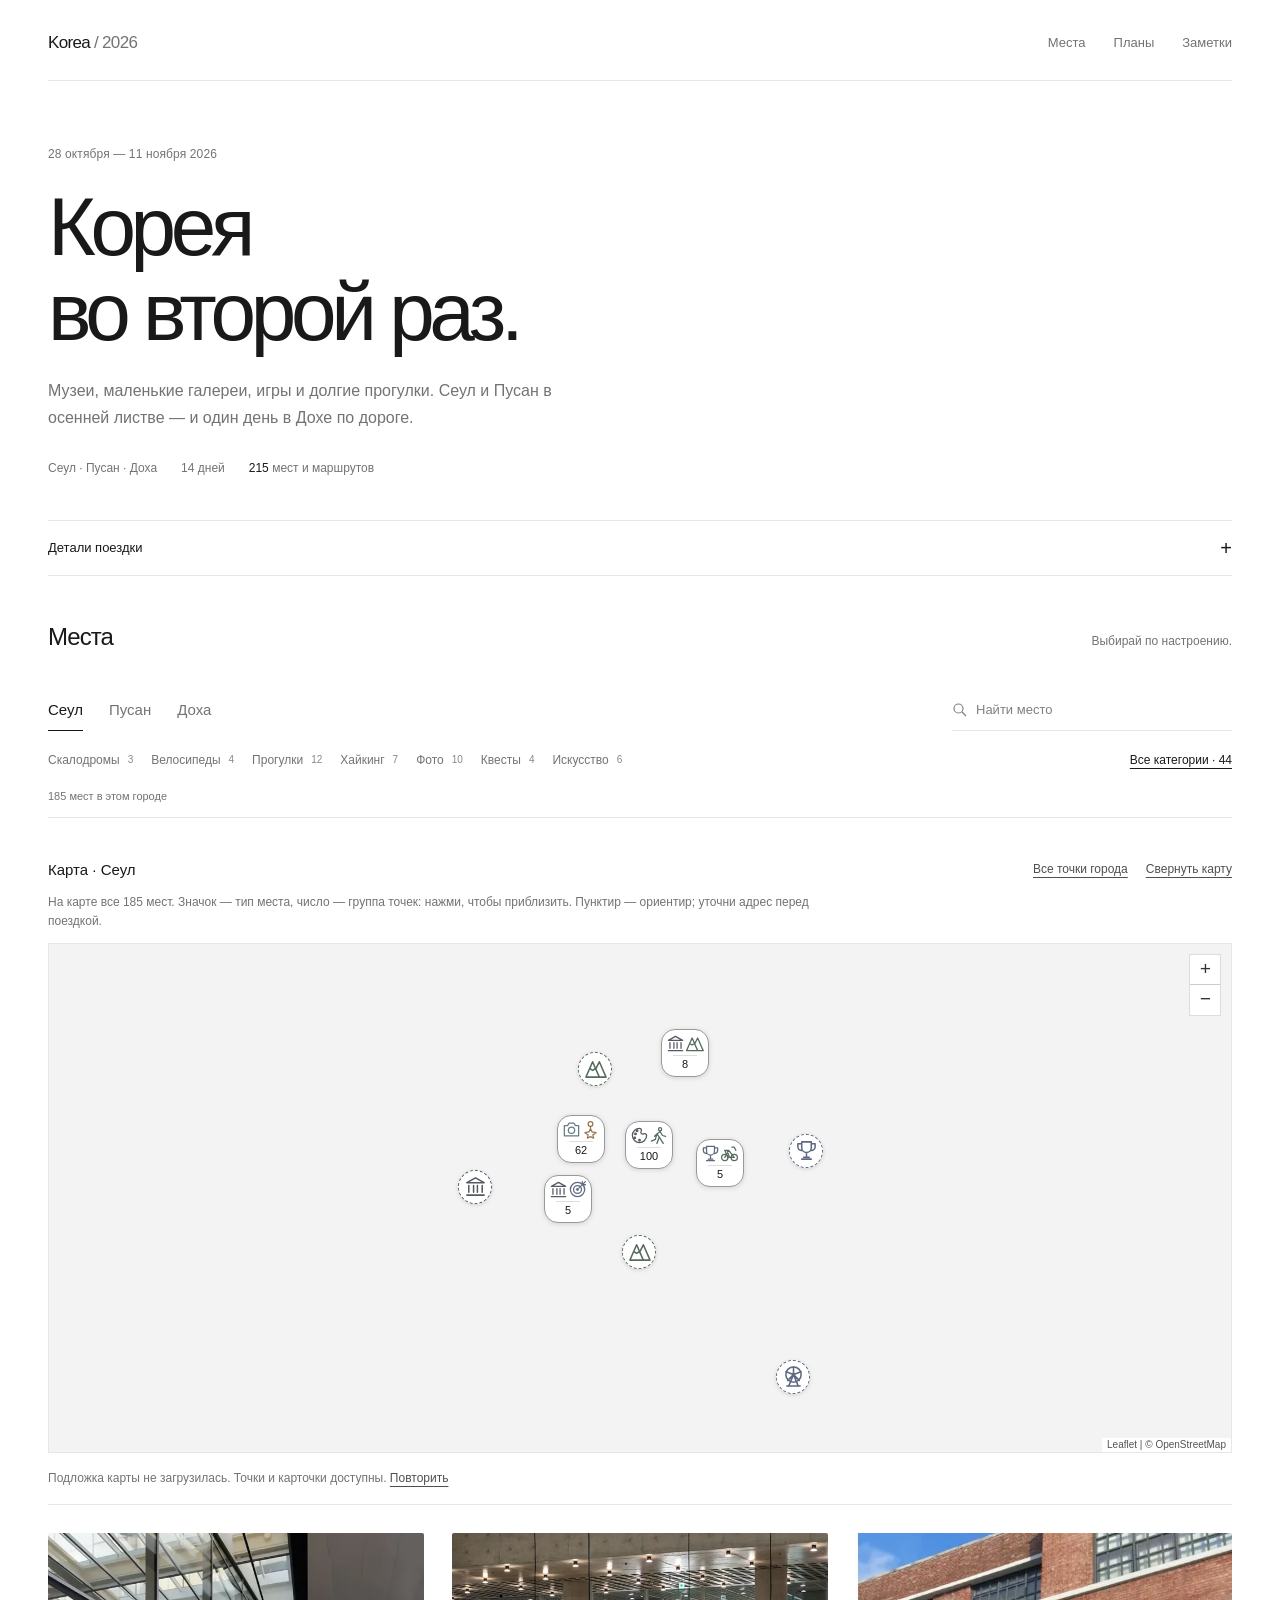
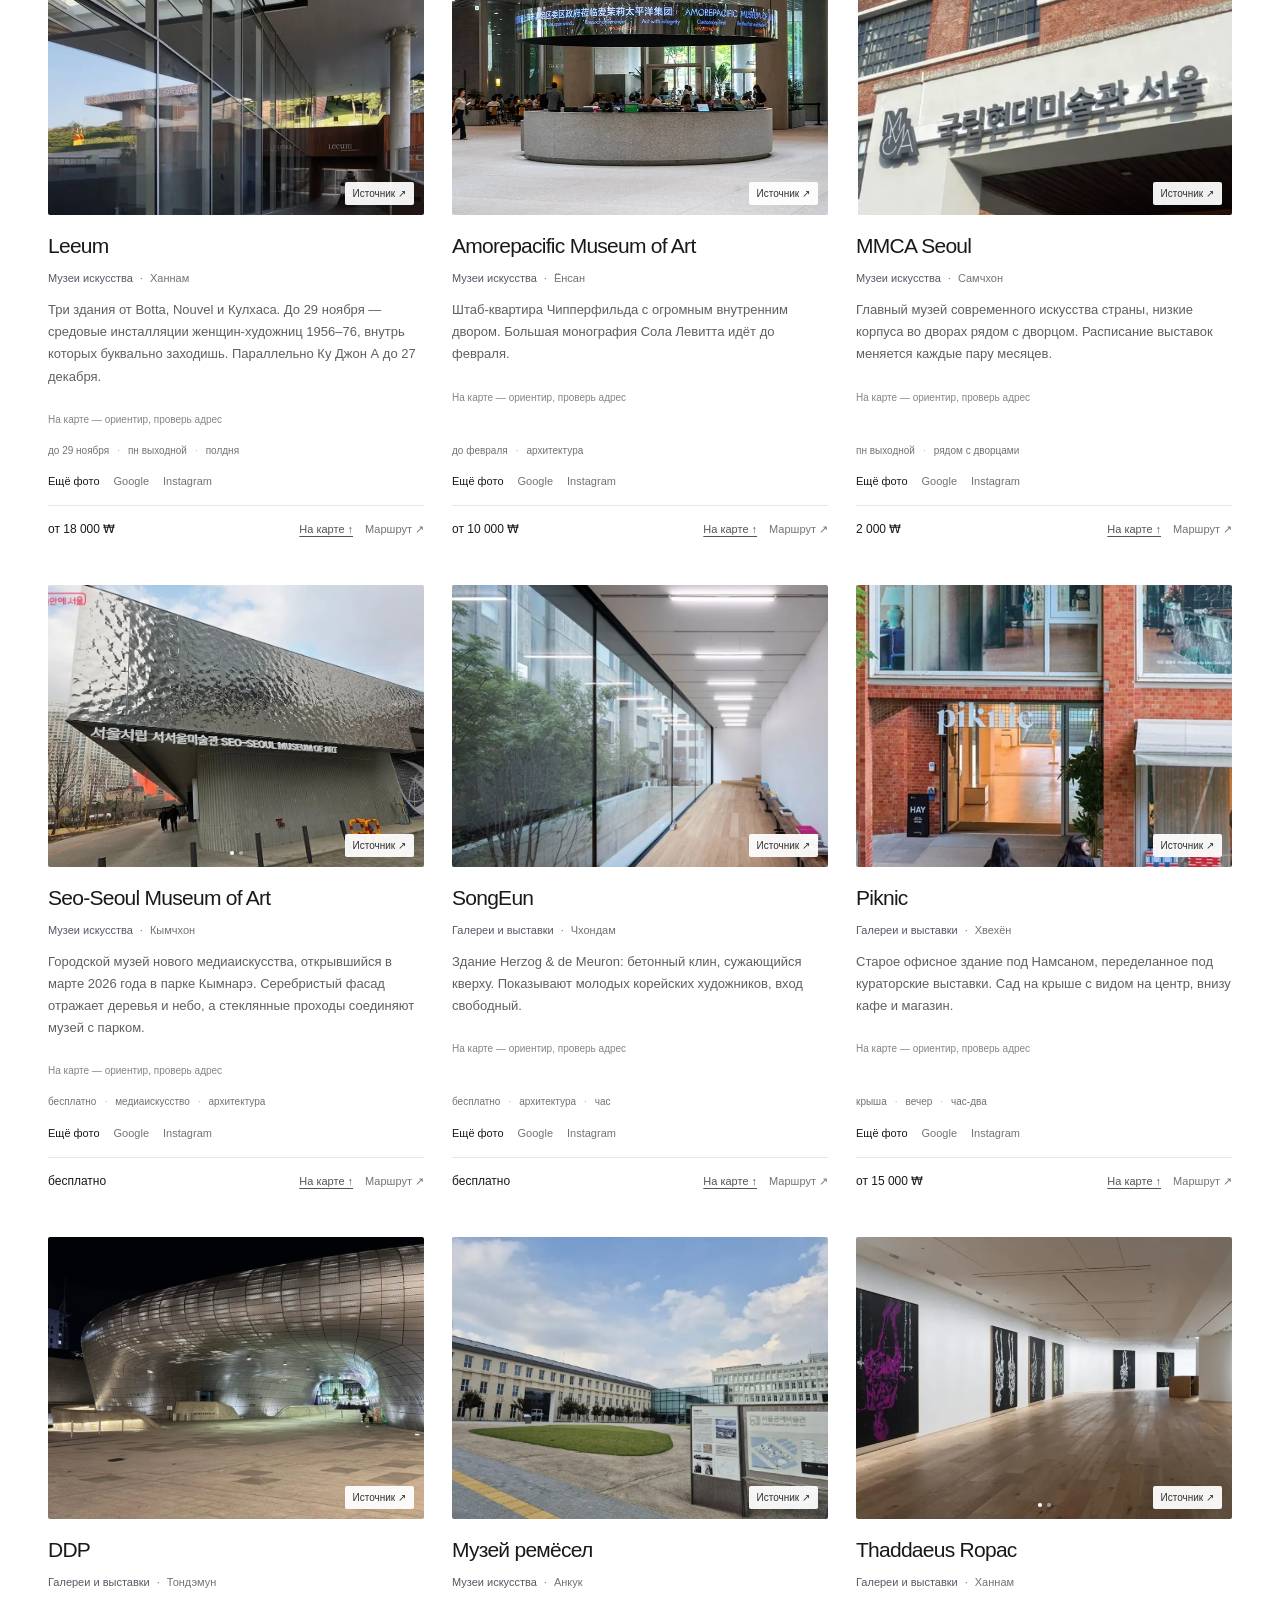
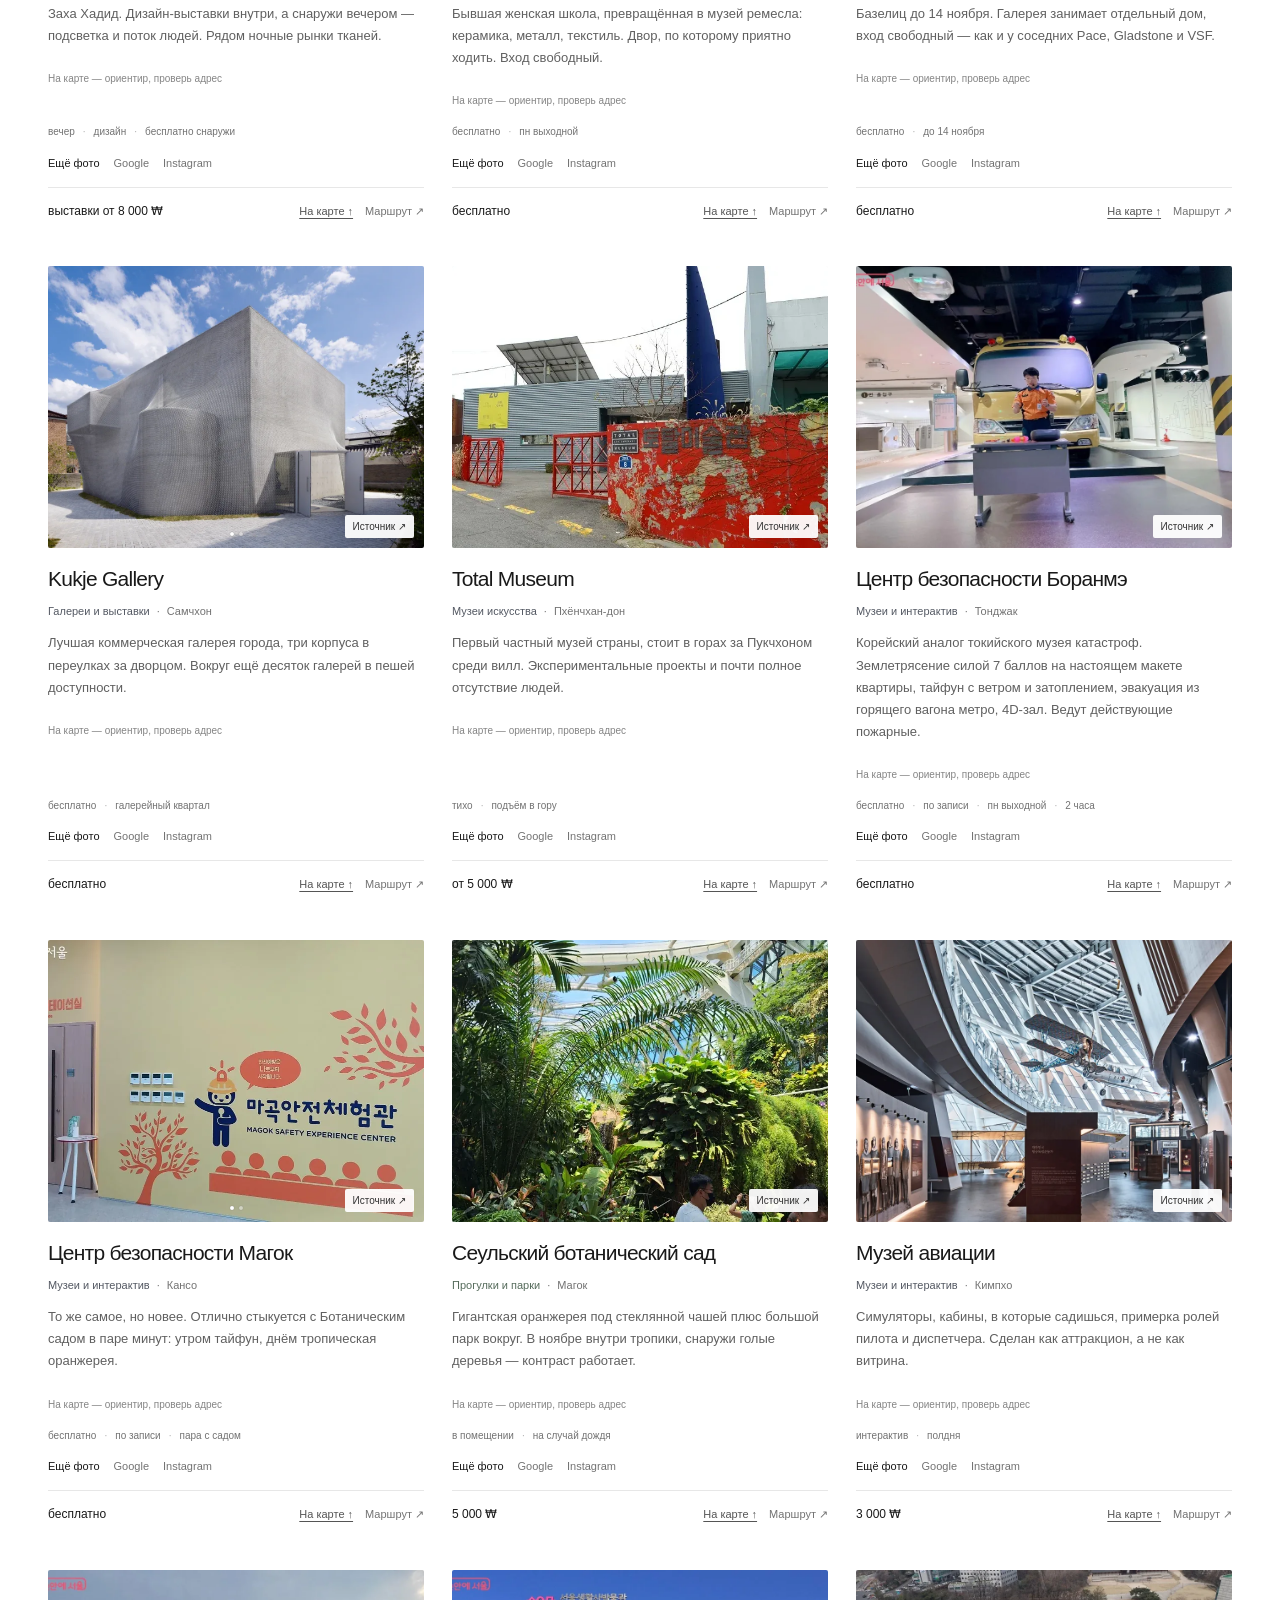
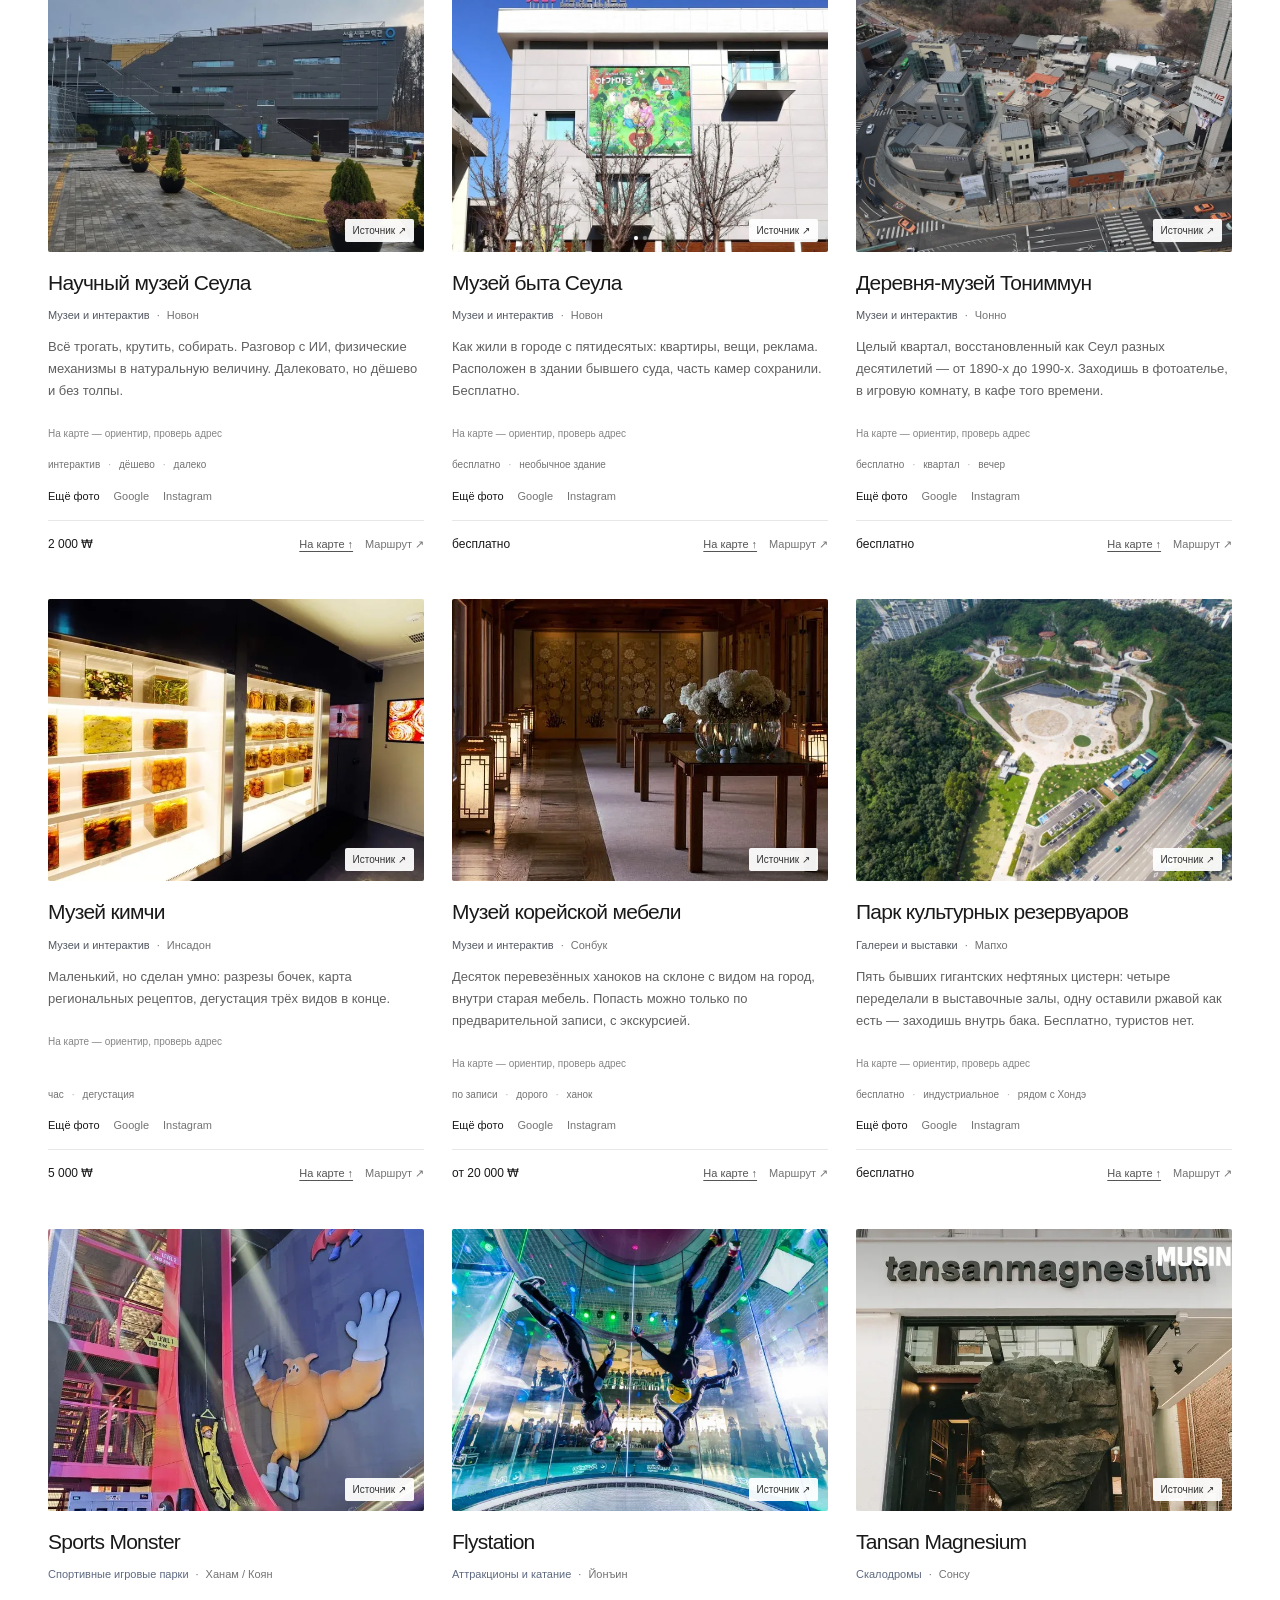
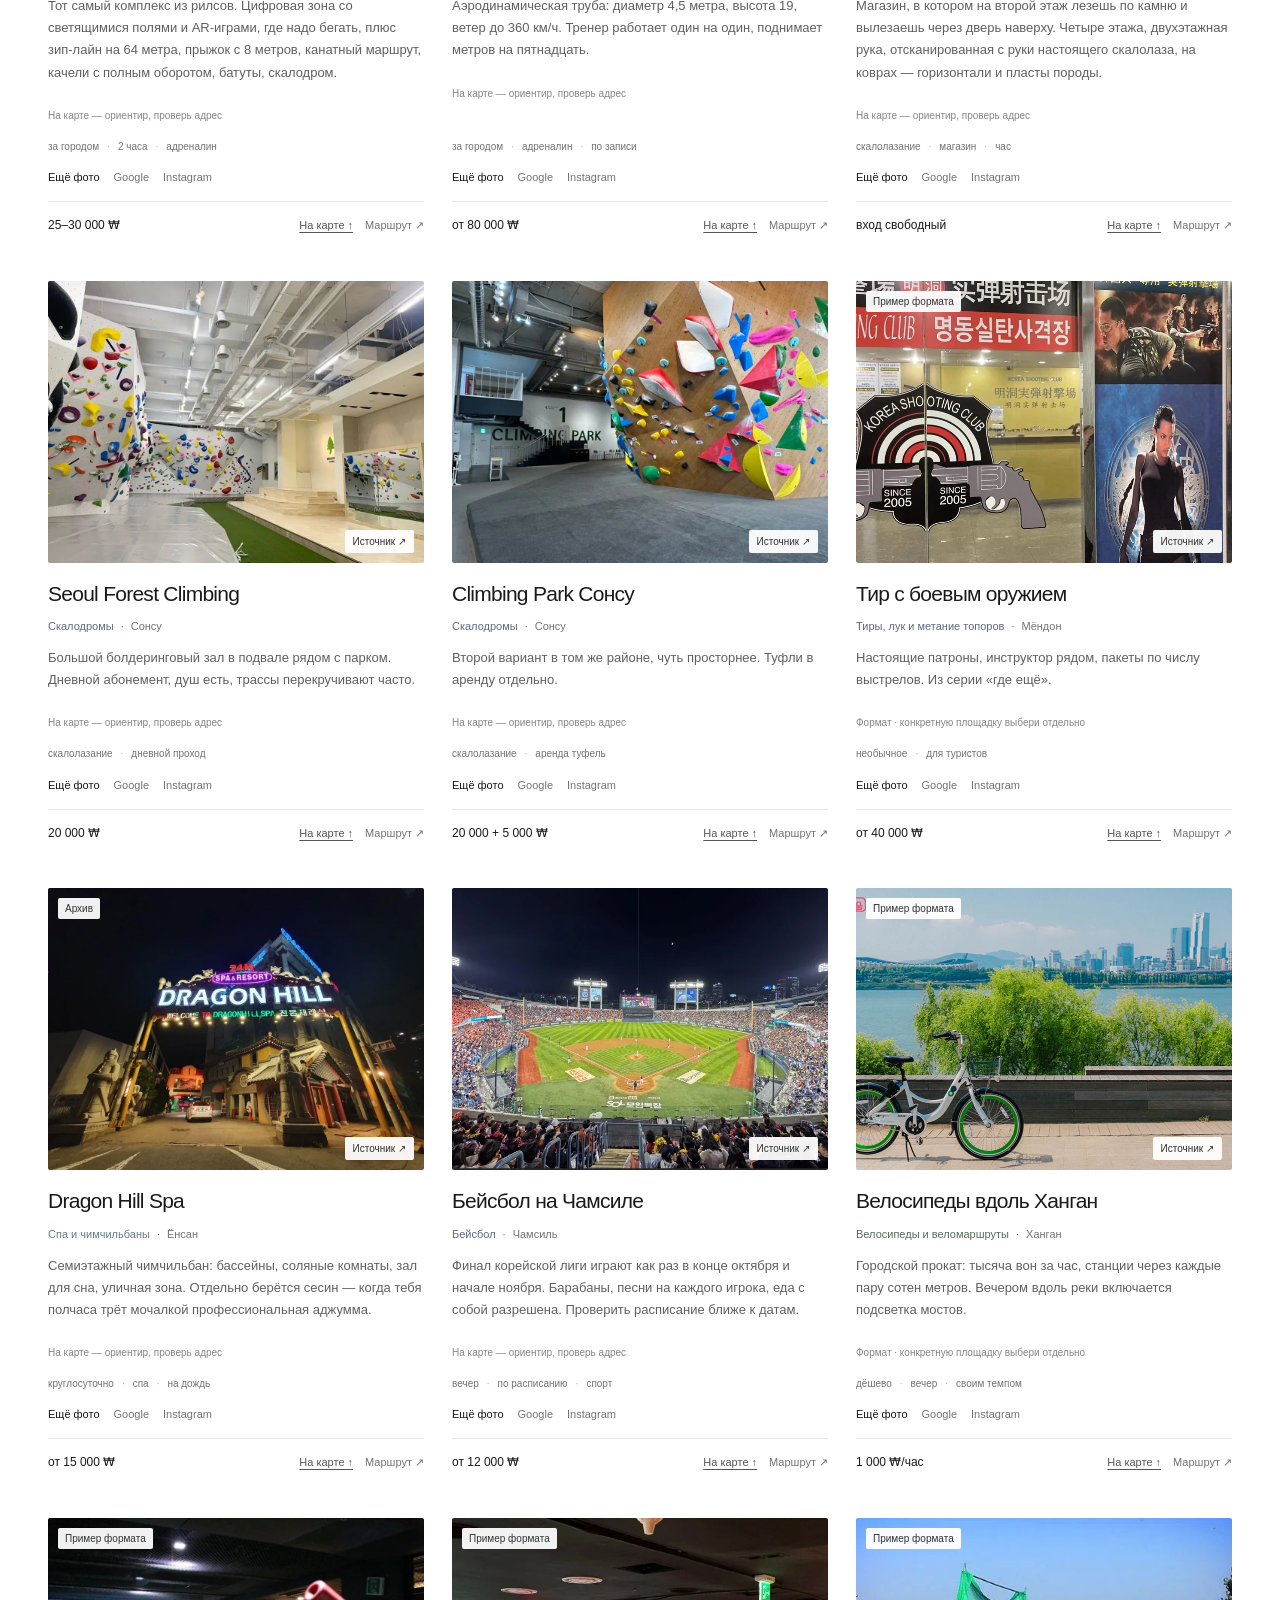
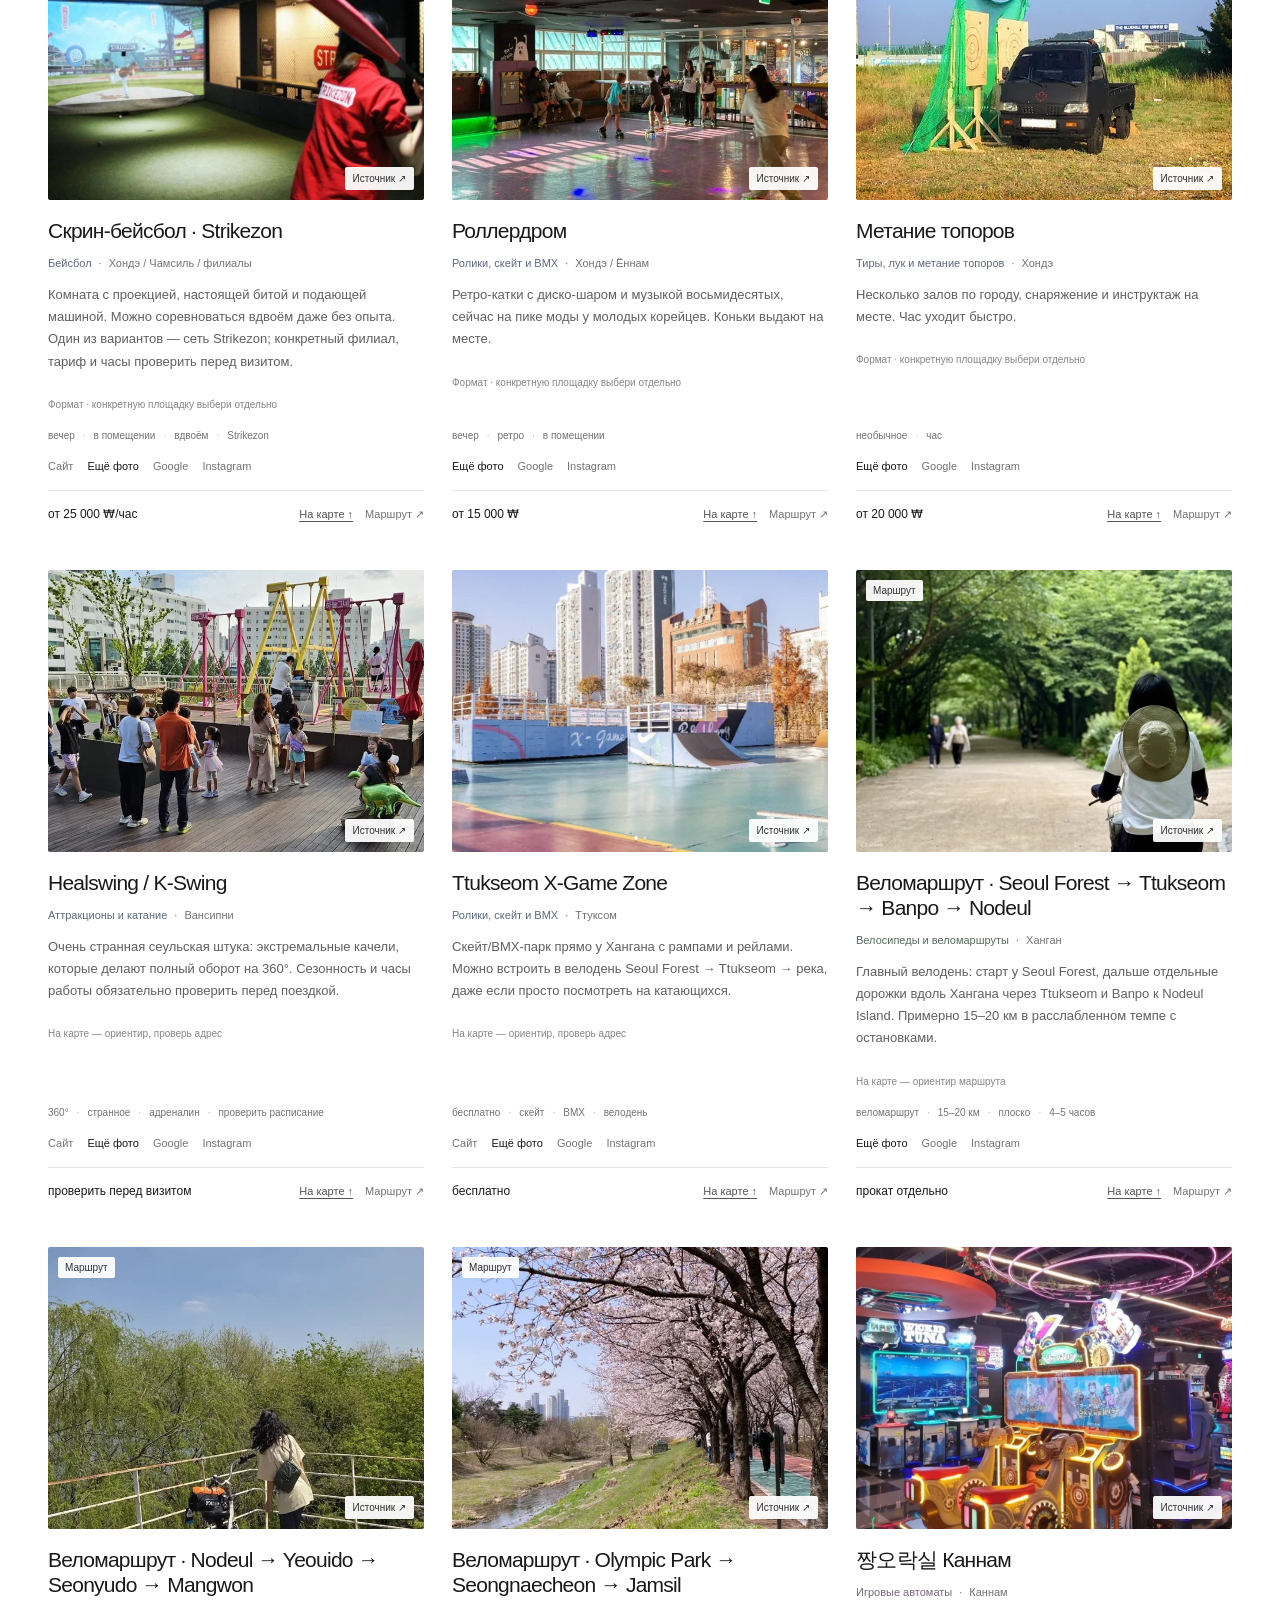
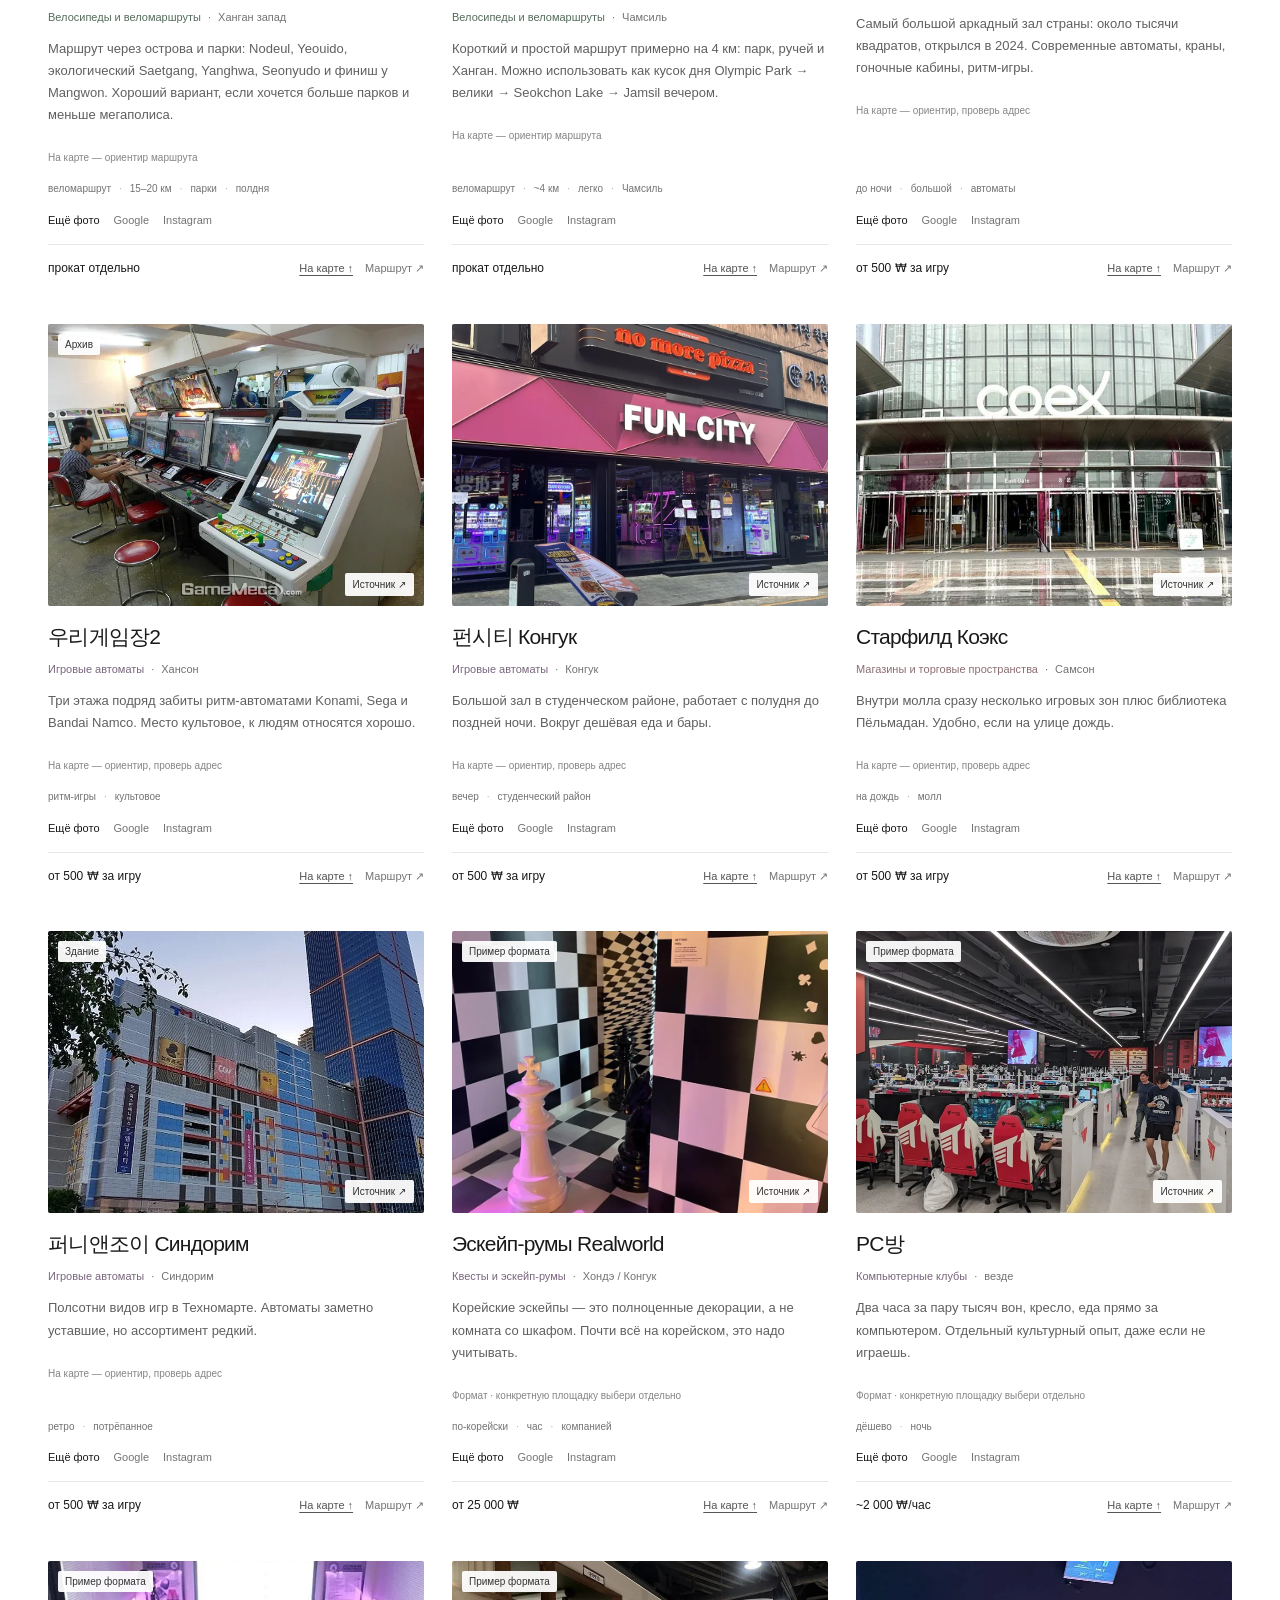
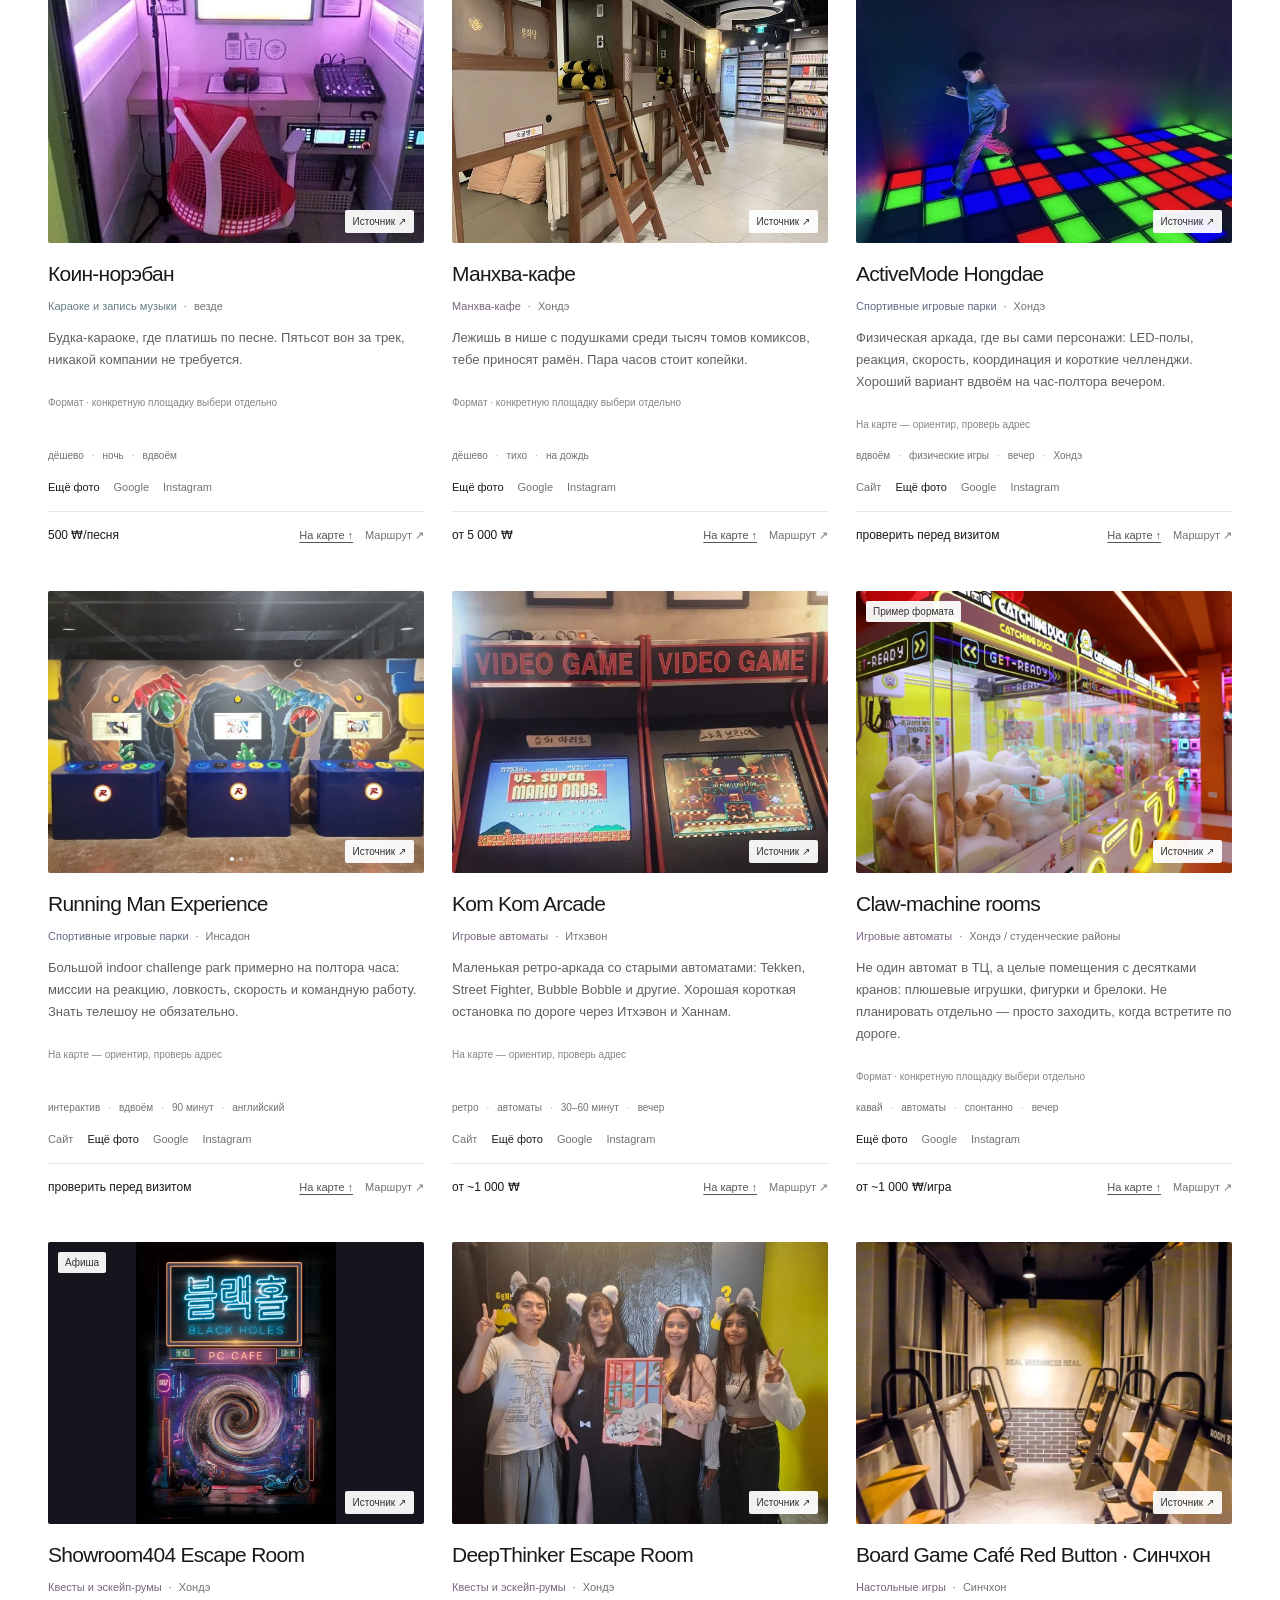
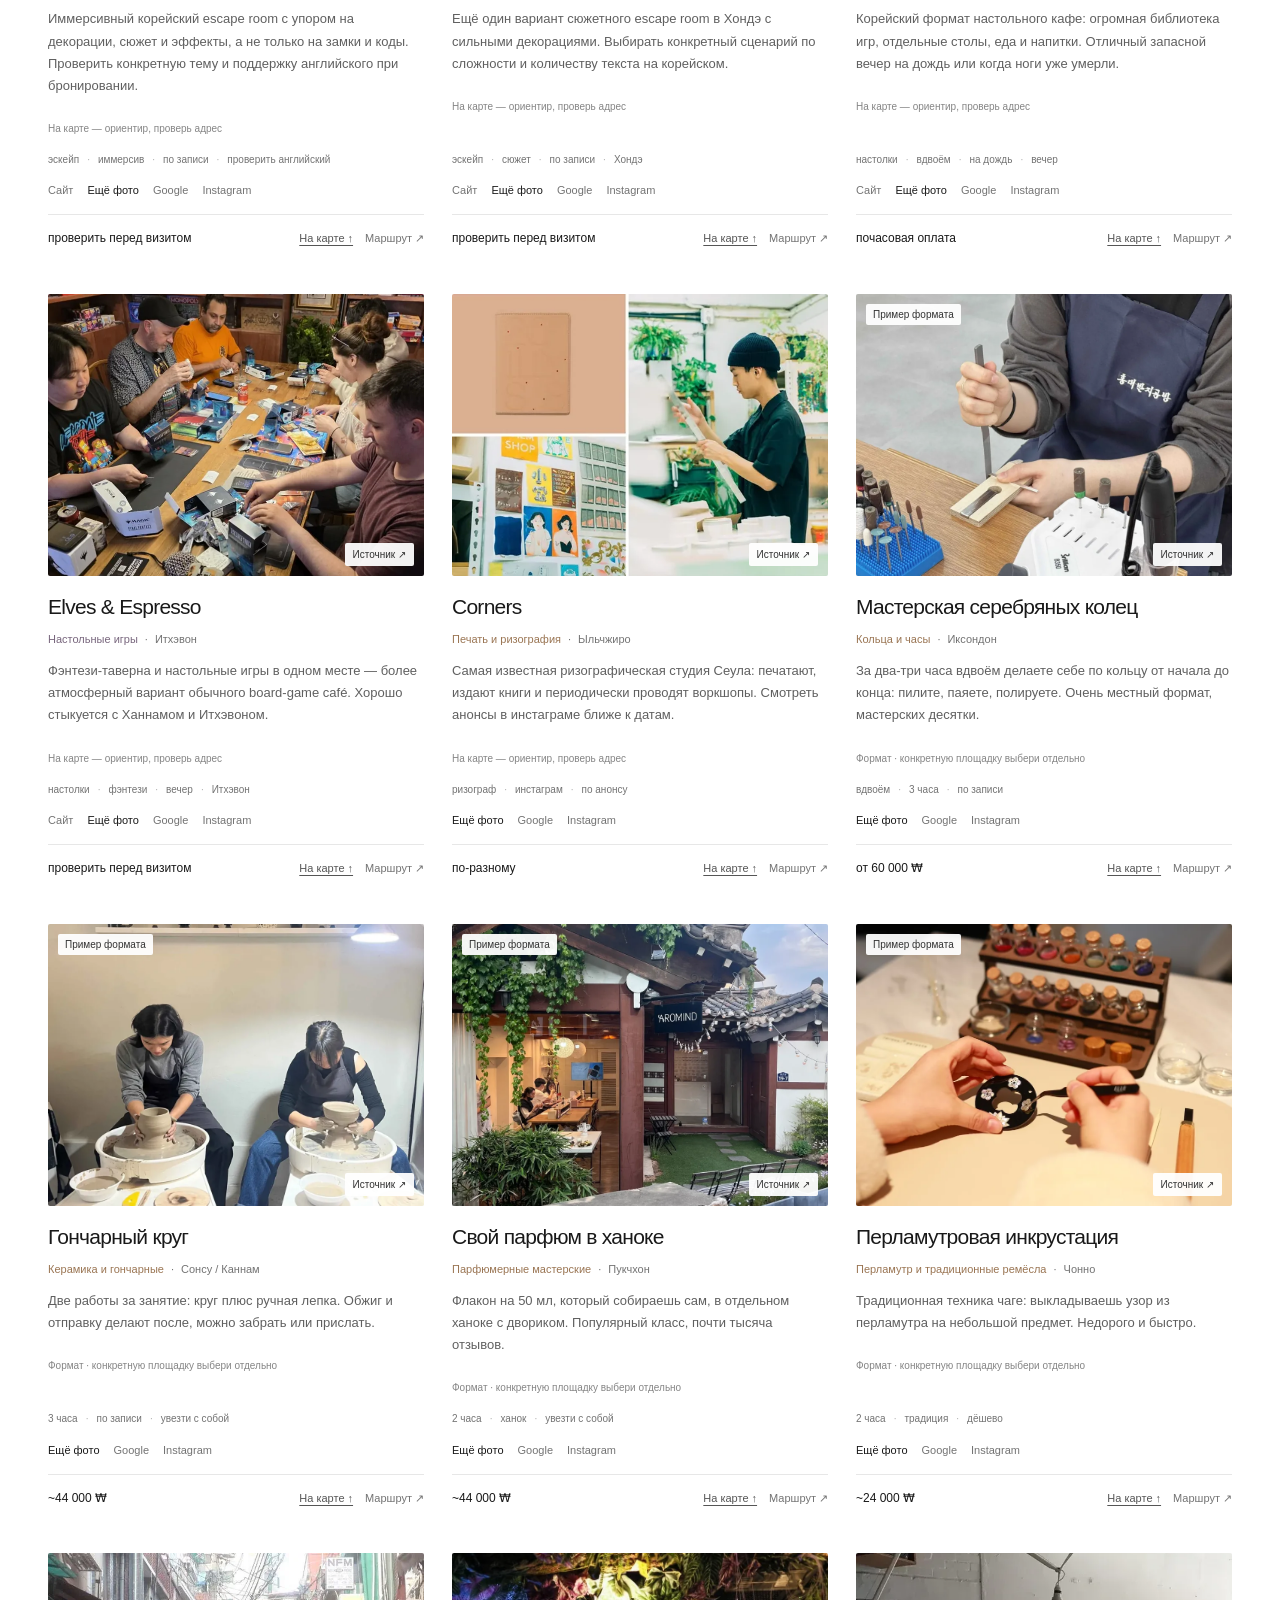
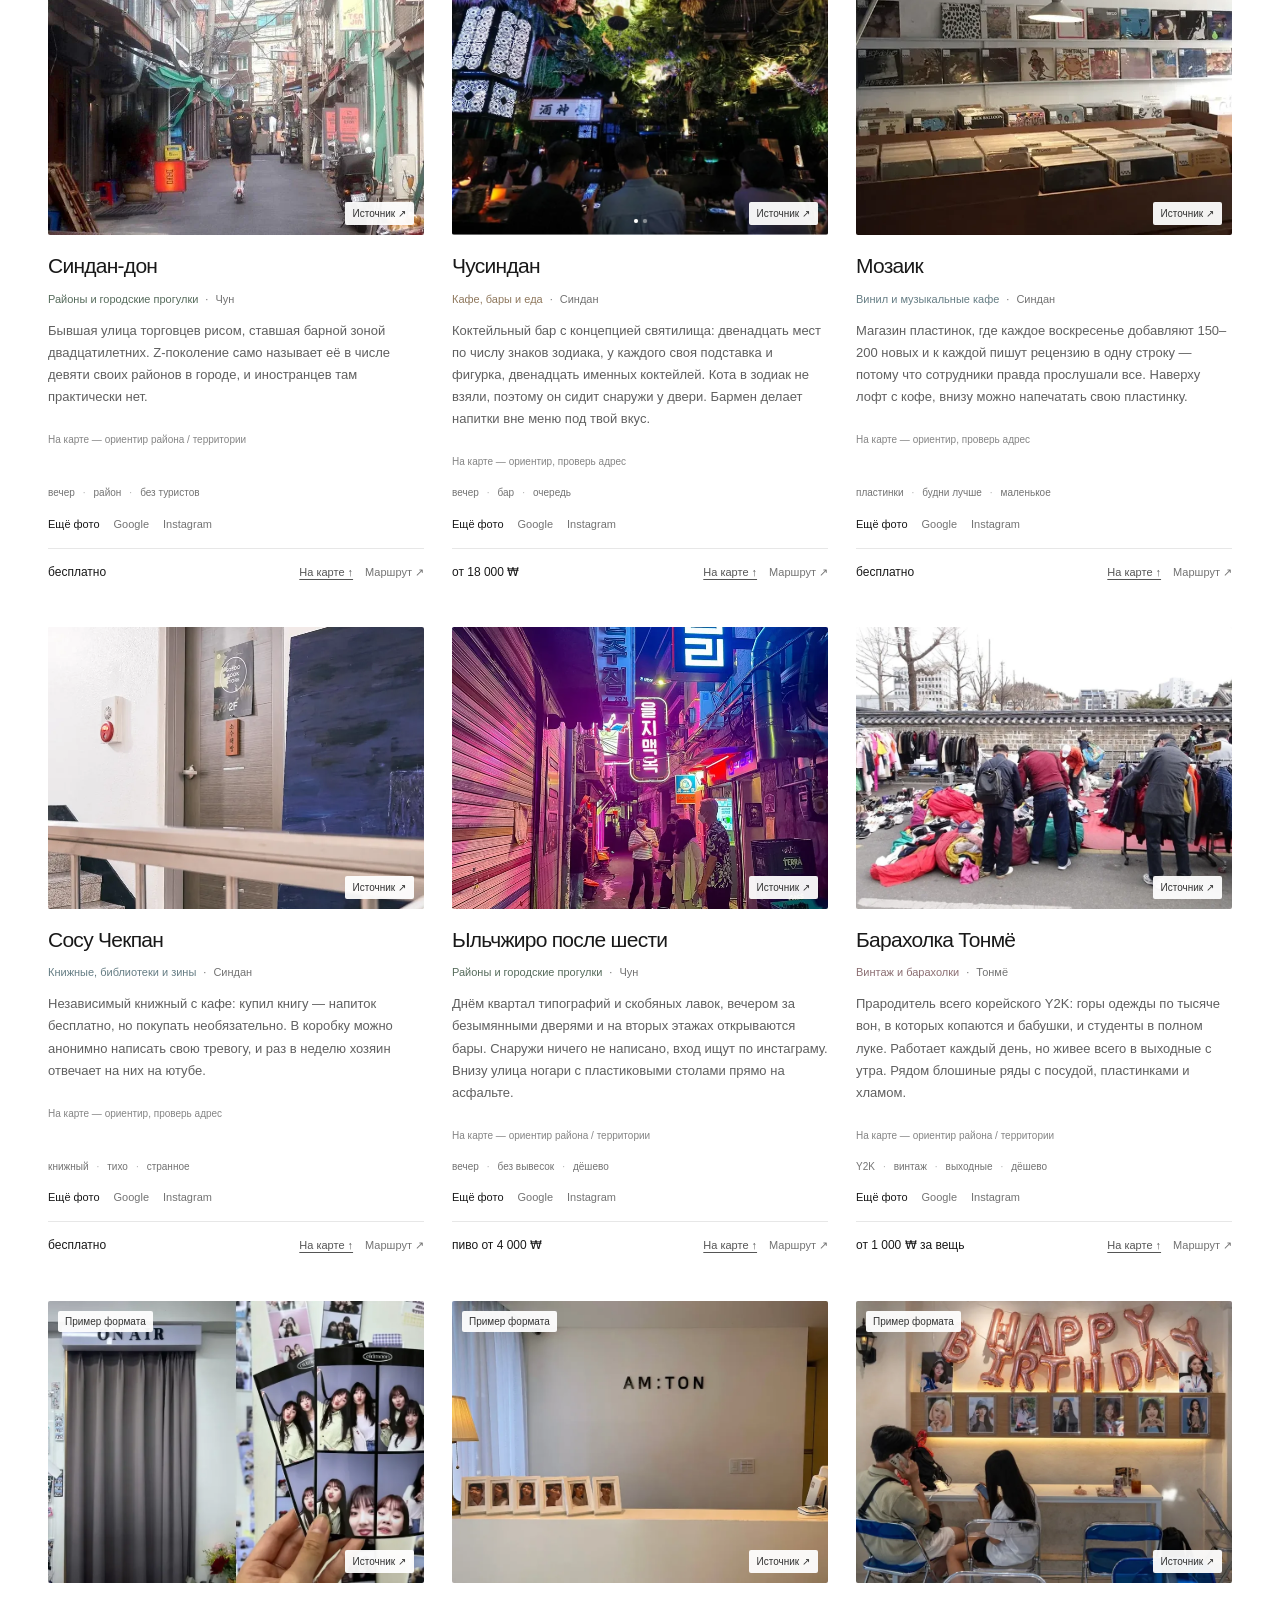
==== commit 61a844ef: "Keep all city points on map and add category pictograms" ====
--- a/index.html
+++ b/index.html
@@ -276,7 +276,7 @@
   <section class="mapwrap" id="map-section" aria-label="Интерактивная карта мест">
     <div class="map-toolbar">
       <h2>Карта · <b id="mapTitle">Сеул</b></h2>
-      <div class="map-actions"><button type="button" id="fit-map">Все найденные точки</button><button type="button" id="toggle-map" aria-expanded="true" aria-controls="map-body">Свернуть карту</button></div>
+      <div class="map-actions"><button type="button" id="fit-map">Все точки города</button><button type="button" id="toggle-map" aria-expanded="true" aria-controls="map-body">Свернуть карту</button></div>
     </div>
     <p id="mapHint" class="map-hint" aria-live="polite"></p>
     <div id="map-body">
@@ -414,33 +414,14 @@
 <script src="assets/vendor/leaflet/leaflet.js"></script>
 <script src="assets/vendor/markercluster/leaflet.markercluster.js"></script>
 <script src="assets/categories.js"></script>
+<script src="assets/place-icons.js"></script>
 <script src="assets/place-map.js"></script>
 <script src="assets/photos.js"></script>
 <script>
 const CATALOG = window.KOREA_CATALOG;
 const CATS = CATALOG.categories;
 
-const ICONS = {
-  art:'<path d="M3 17 9 7l4 6 2-3 4 7Z" fill="none" stroke="currentColor" stroke-width="1.6" stroke-linejoin="round"/>',
-  museum:'<path d="M3 9 12 4l9 5M5 9v8m4-8v8m6-8v8m4-8v8M3 18h18" fill="none" stroke="currentColor" stroke-width="1.6" stroke-linecap="round"/>',
-  active:'<circle cx="12" cy="12" r="8" fill="none" stroke="currentColor" stroke-width="1.6"/><path d="M12 4v16M4 12h16" stroke="currentColor" stroke-width="1.6"/>',
-  game:'<rect x="3" y="7" width="18" height="11" rx="3.5" fill="none" stroke="currentColor" stroke-width="1.6"/><path d="M7.5 11v3M6 12.5h3M15.5 12h.01M17.5 14h.01" stroke="currentColor" stroke-width="1.7" stroke-linecap="round"/>',
-  nature:'<path d="M3 19h18M6 19c0-6 3-9 6-9s6 3 6 9" fill="none" stroke="currentColor" stroke-width="1.6" stroke-linecap="round"/>',
-  hike:'<path d="M2 19 9 6l4.5 8M11 19l5-9 6 9Z" fill="none" stroke="currentColor" stroke-width="1.6" stroke-linejoin="round"/>',
-  craft:'<path d="M5 19 15 9m0 0 4-4-2-2-4 4m2 2-2-2M5 19l-1 1" fill="none" stroke="currentColor" stroke-width="1.6" stroke-linecap="round"/>',
-  food:'<path d="M6 3v8a2.5 2.5 0 0 0 5 0V3M8.5 11v10M17 3c-1.5 2-2 4-2 6s.7 2.5 2 2.5V21" fill="none" stroke="currentColor" stroke-width="1.6" stroke-linecap="round"/>',
-  spa:'<path d="M4 16c2.5-2 5.5-2 8 0s5.5 2 8 0M4 20c2.5-2 5.5-2 8 0s5.5 2 8 0M12 3c2.5 2.5 2.5 6 0 8-2.5-2-2.5-5.5 0-8Z" fill="none" stroke="currentColor" stroke-width="1.5" stroke-linecap="round"/>',
-  local:'<path d="M12 2.5 13.9 8l5.6 1.9-5.6 1.9L12 17.5 10.1 11.8 4.5 9.9 10.1 8Z" fill="none" stroke="currentColor" stroke-width="1.5" stroke-linejoin="round"/><path d="M18 16.5l.8 2.2 2.2.8-2.2.8-.8 2.2-.8-2.2-2.2-.8 2.2-.8Z" fill="none" stroke="currentColor" stroke-width="1.3" stroke-linejoin="round"/>'
-};
-
-Object.keys(CATS).forEach(k => { ICONS[k] = ICONS[CATS[k].icon]; });
-Object.assign(ICONS, {
-  cycling:'<g fill="none" stroke="currentColor" stroke-width="1.5" stroke-linecap="round" stroke-linejoin="round"><circle cx="6" cy="17" r="4"/><circle cx="18" cy="17" r="4"/><path d="m6 17 5-9 7 9h-8l-4-9h4m5-4h3l2 4M9 8l3 9"/></g>',
-  climbing:'<g fill="none" stroke="currentColor" stroke-width="1.5" stroke-linecap="round"><path d="m3 21 4-8 3 2 4-11 7 17M10 15l3 6M7 13l-2-3M14 4l3 7"/><path d="M9 5h2M16 15h2M4 18h2"/></g>',
-  walks:'<g fill="none" stroke="currentColor" stroke-width="1.5" stroke-linecap="round" stroke-linejoin="round"><circle cx="14" cy="4" r="2"/><path d="m10 22 3-8-3-4 4-3 3 5 4 1M7 13l3-3M13 14l5 8M10 10l-2 7-5 2"/></g>',
-  photo:'<g fill="none" stroke="currentColor" stroke-width="1.5" stroke-linejoin="round"><path d="M3 7h4l2-3h6l2 3h4v13H3Z"/><circle cx="12" cy="13" r="4"/></g>',
-  escape:'<g fill="none" stroke="currentColor" stroke-width="1.5" stroke-linecap="round" stroke-linejoin="round"><path d="M5 21V3h14v18M2 21h20M14 12h2M9 3v18"/></g>'
-});
+const ICONS = window.KOREA_PLACE_ICONS;
 
 // city, category, name, korean, area, description, tags, price, lat, lng; optional url and map query q
 const P = [
@@ -699,6 +680,11 @@
 }
 
 function showCard(index){
+  // A map point stays available even when its card is outside the list filters.
+  if (!visible(P[index])) {
+    active.clear(); query = ''; document.getElementById('q').value = '';
+    render();
+  }
   const card = document.getElementById('c' + index);
   if (!card) return;
   document.querySelectorAll('.card.flash').forEach(c => c.classList.remove('flash'));
@@ -709,9 +695,14 @@
   setTimeout(() => card.classList.remove('flash'),2200);
 }
 
+function mapSelection(){
+  const items = P.map((p,i) => ({p,i})).filter(({p}) => p.c === city);
+  const matchedIds = items.filter(({p}) => visible(p)).map(({i}) => i);
+  return {city,items,matchedIds,filterActive:active.size > 0 || query.length > 0};
+}
+
 function renderMap(){
-  const items = P.map((p,i) => ({p,i})).filter(({p}) => visible(p));
-  placeMap.update({city,items});
+  placeMap.update(mapSelection());
 }
 
 function renderGrid(){
--- a/assets/map.css
+++ b/assets/map.css
@@ -26,11 +26,17 @@
 .interactive-map .leaflet-control-zoom{border:1px solid #ddd;box-shadow:none;border-radius:0}
 .interactive-map .leaflet-control-zoom a{color:#333;border-radius:0;font-size:19px;font-weight:400}
 .place-pin{background:none;border:0}
-.place-pin>span{display:grid;place-items:center;width:30px;height:30px;border-radius:50%;background:#fff;border:1.5px solid var(--pin-color);color:var(--pin-color);box-shadow:0 1px 4px #0002}
+.place-pin>span{display:grid;place-items:center;width:34px;height:34px;border-radius:50%;background:#fff;border:1.5px solid var(--pin-color);color:var(--pin-color);box-shadow:0 1px 4px #0002}
 .place-pin.approximate>span{border-style:dashed}
-.place-pin svg{width:19px;height:19px}
-.place-cluster{background:#fff;border:1px solid #333;border-radius:50%;box-shadow:0 1px 5px #0002;display:grid;place-items:center;font-size:12px;font-weight:500;color:#191919}
-.place-cluster span{display:grid;place-items:center;width:30px;height:30px;border:1px solid #e6e6e6;border-radius:50%}
+.place-pin svg{width:23px;height:23px}
+.place-cluster{background:#fff;border:1px solid #999;border-radius:14px;box-shadow:0 1px 5px #0002;color:#191919}
+.cluster-content{display:flex;flex-direction:column;align-items:center;justify-content:center;gap:2px;height:100%;padding:3px}
+.cluster-symbols{display:flex;align-items:center;gap:0}
+.cluster-symbols svg{width:19px;height:19px;flex:none}
+.cluster-count{display:grid;place-items:center;min-width:24px;height:16px;font-size:11px;line-height:1;font-weight:500;border-top:1px solid #ddd;padding-top:2px}
+.place-pin.filter-other,.place-cluster.filter-other{filter:grayscale(1);opacity:.7}
+.place-pin.filter-match>span,.place-cluster.filter-match{box-shadow:0 0 0 2px #191919,0 2px 7px #0003}
+.place-pin:focus,.place-cluster:focus{outline:2px solid #191919;outline-offset:3px}
 .interactive-map .place-tooltip{border:1px solid #ddd;border-radius:0;box-shadow:0 2px 10px #0001;padding:9px 12px;max-width:260px;white-space:normal;font:12px/1.6 "Helvetica Neue",Helvetica,Arial,sans-serif;color:#444}
 .place-tooltip strong{font-weight:500;color:#191919}
 .place-tooltip small{color:#777}
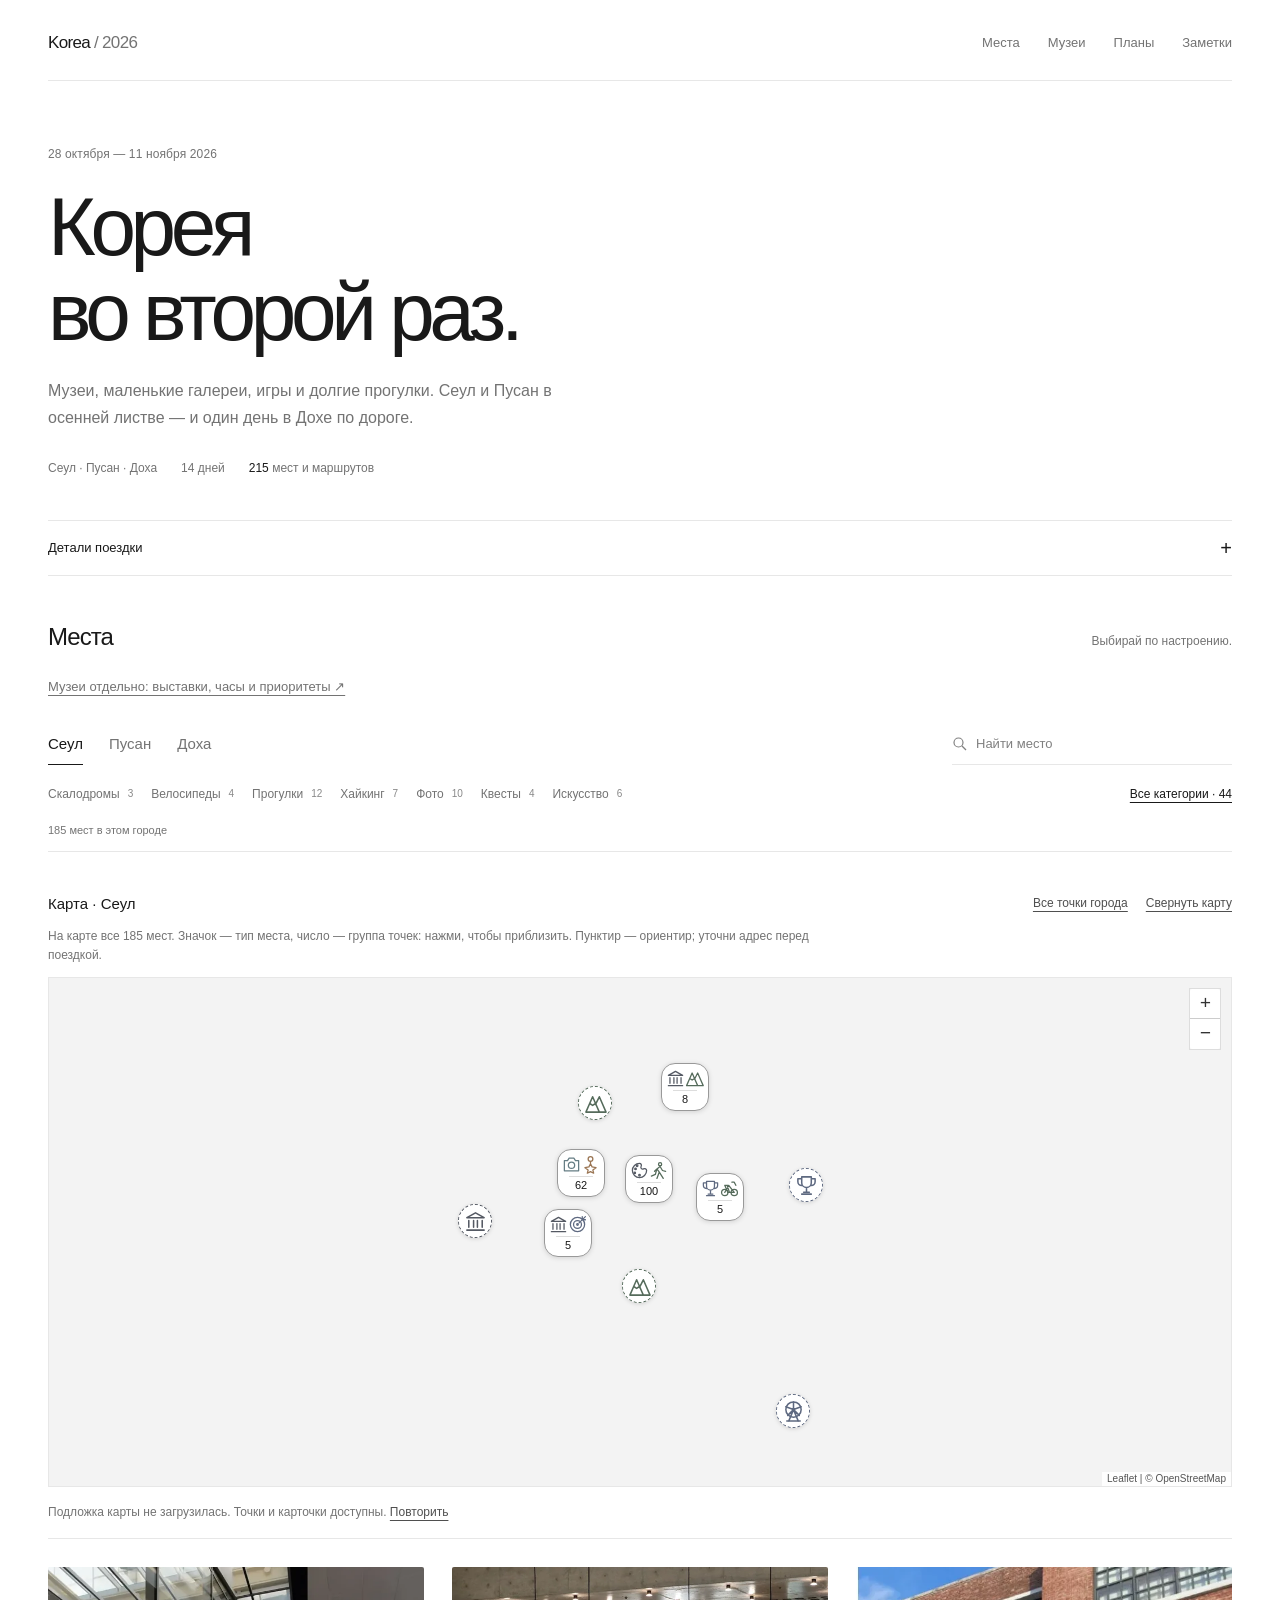
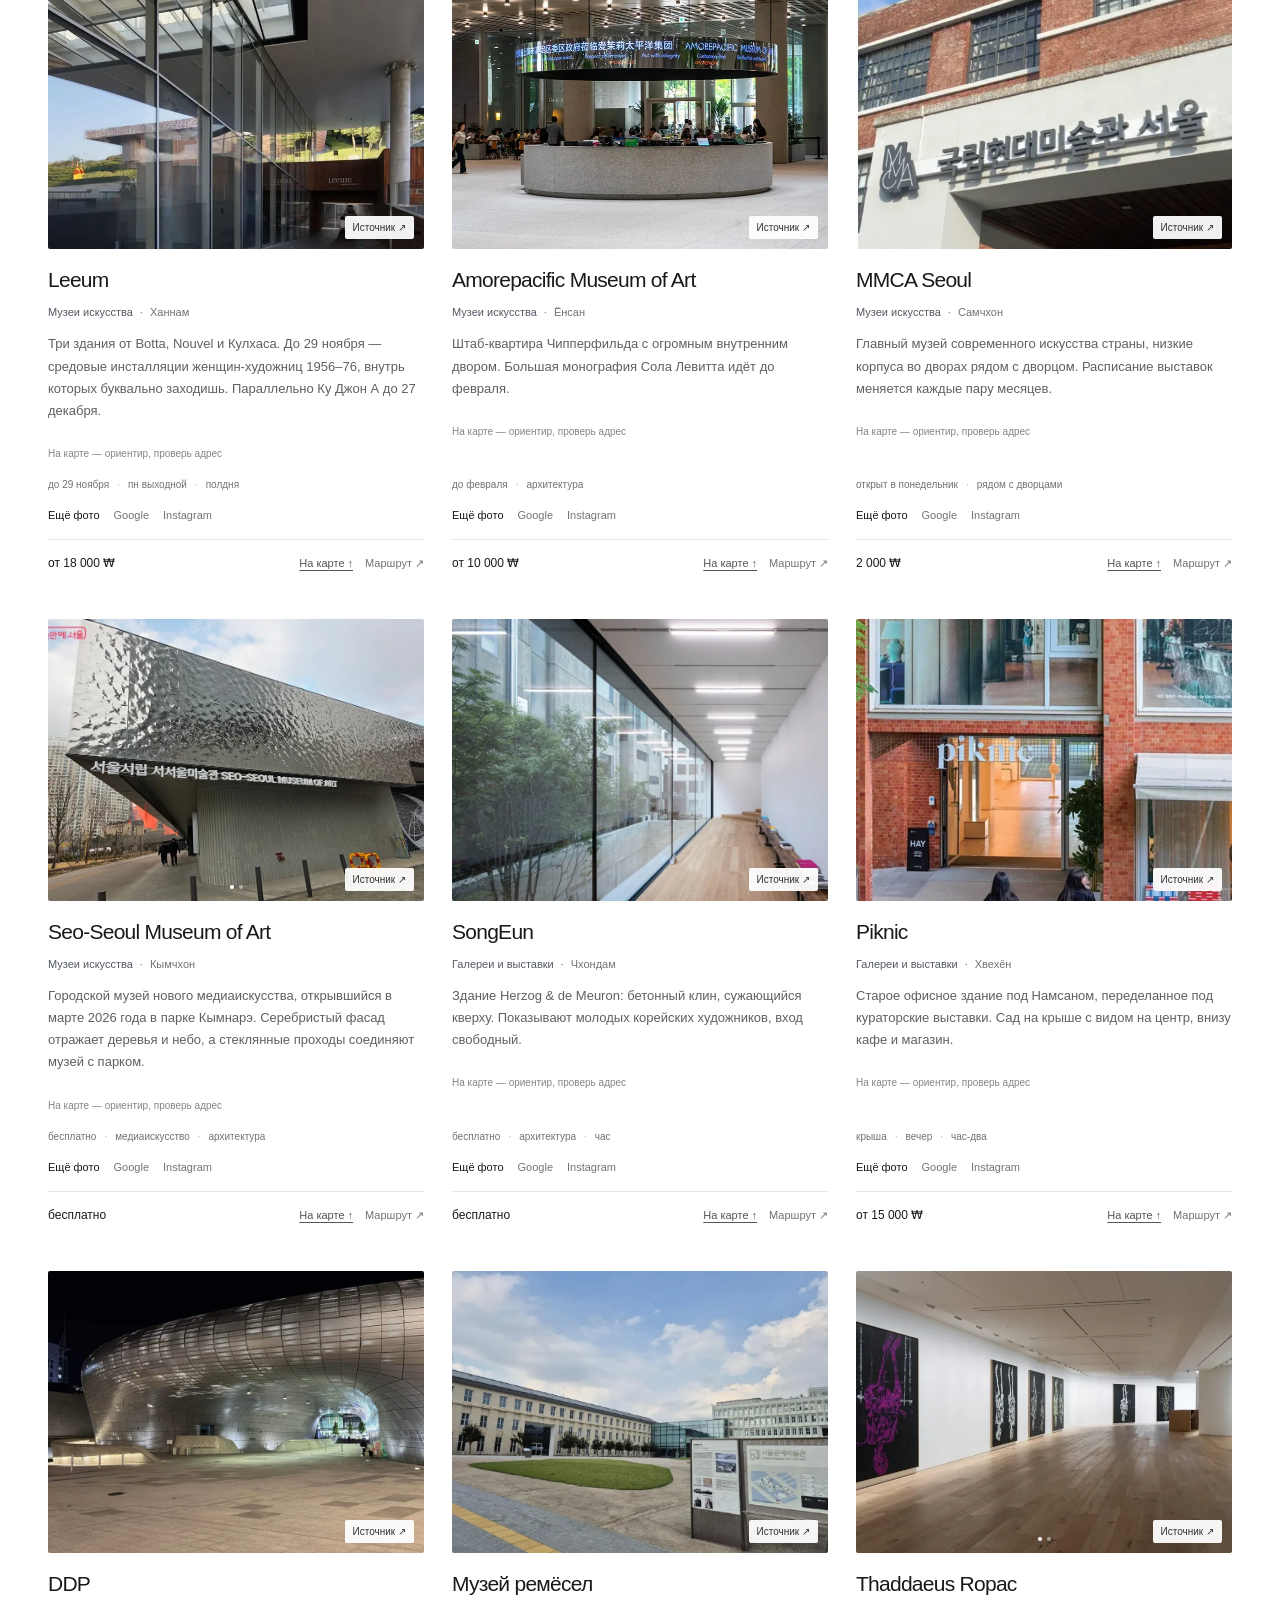
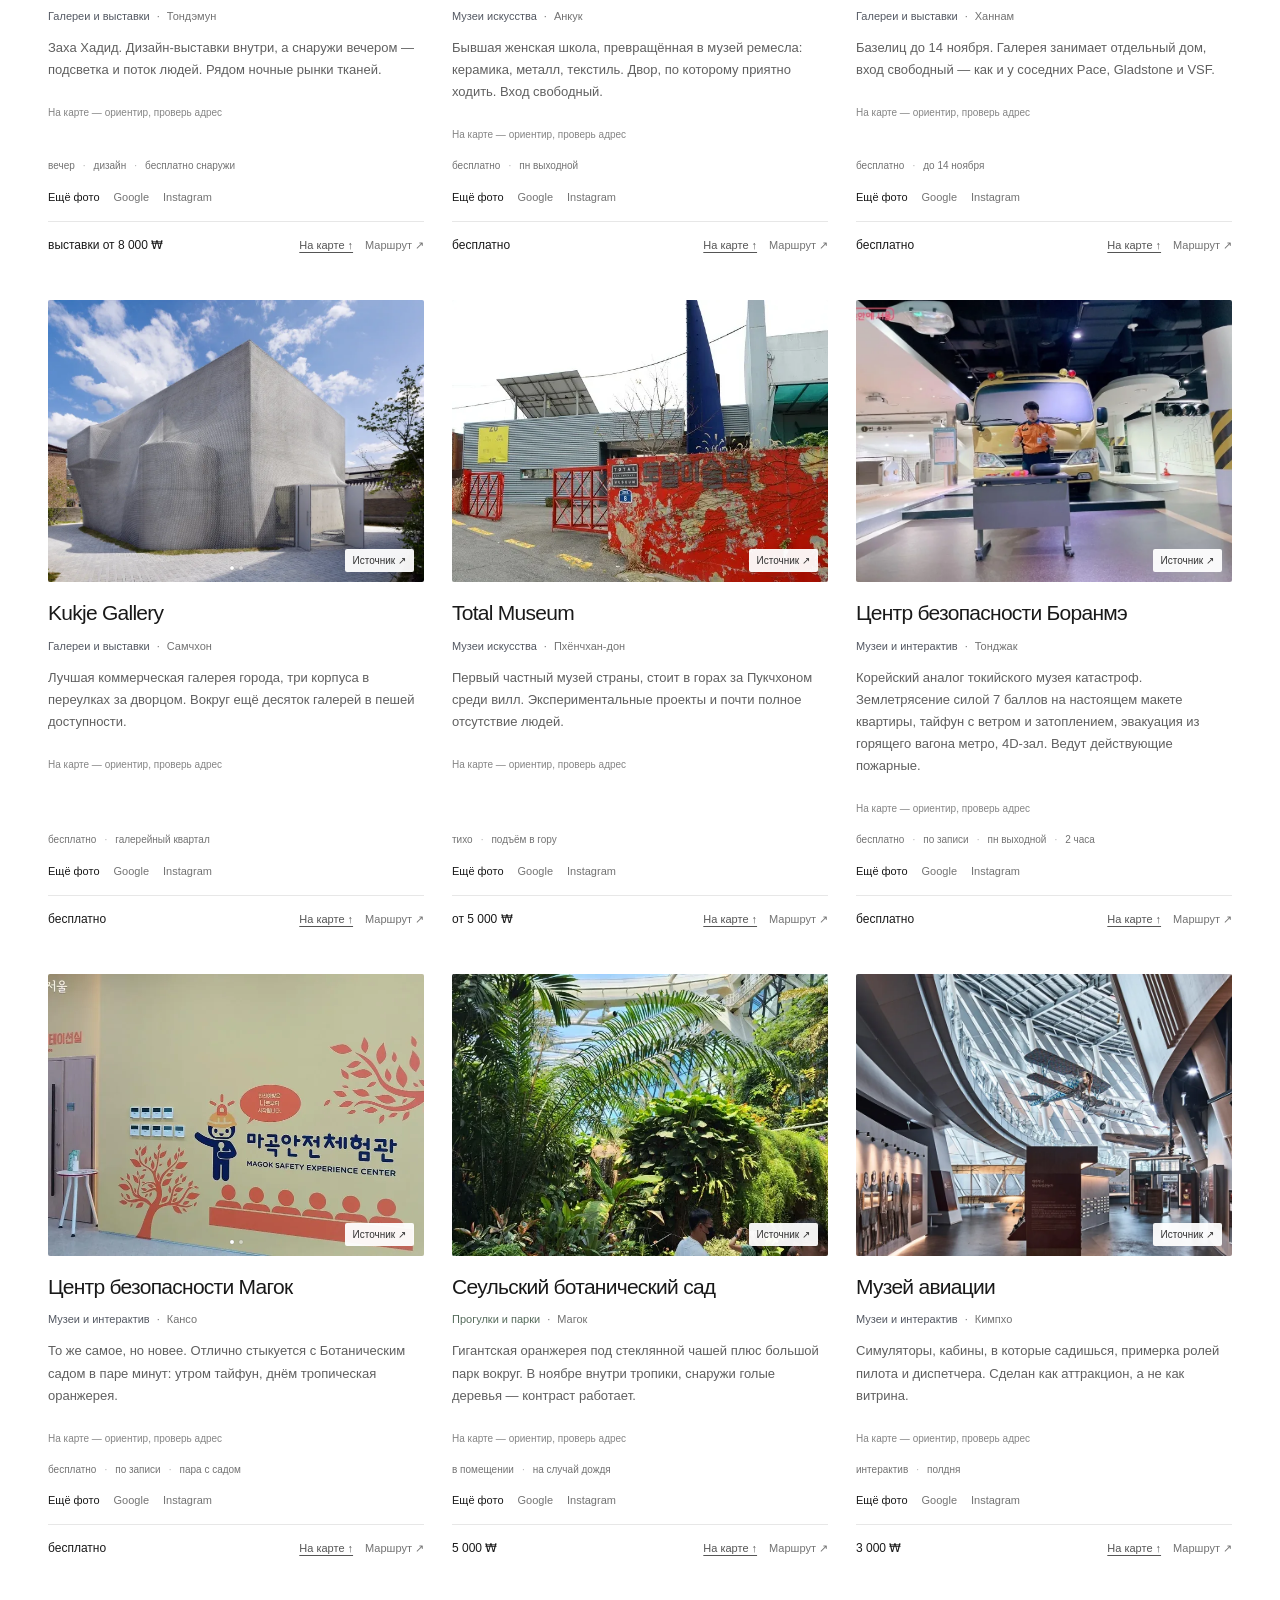
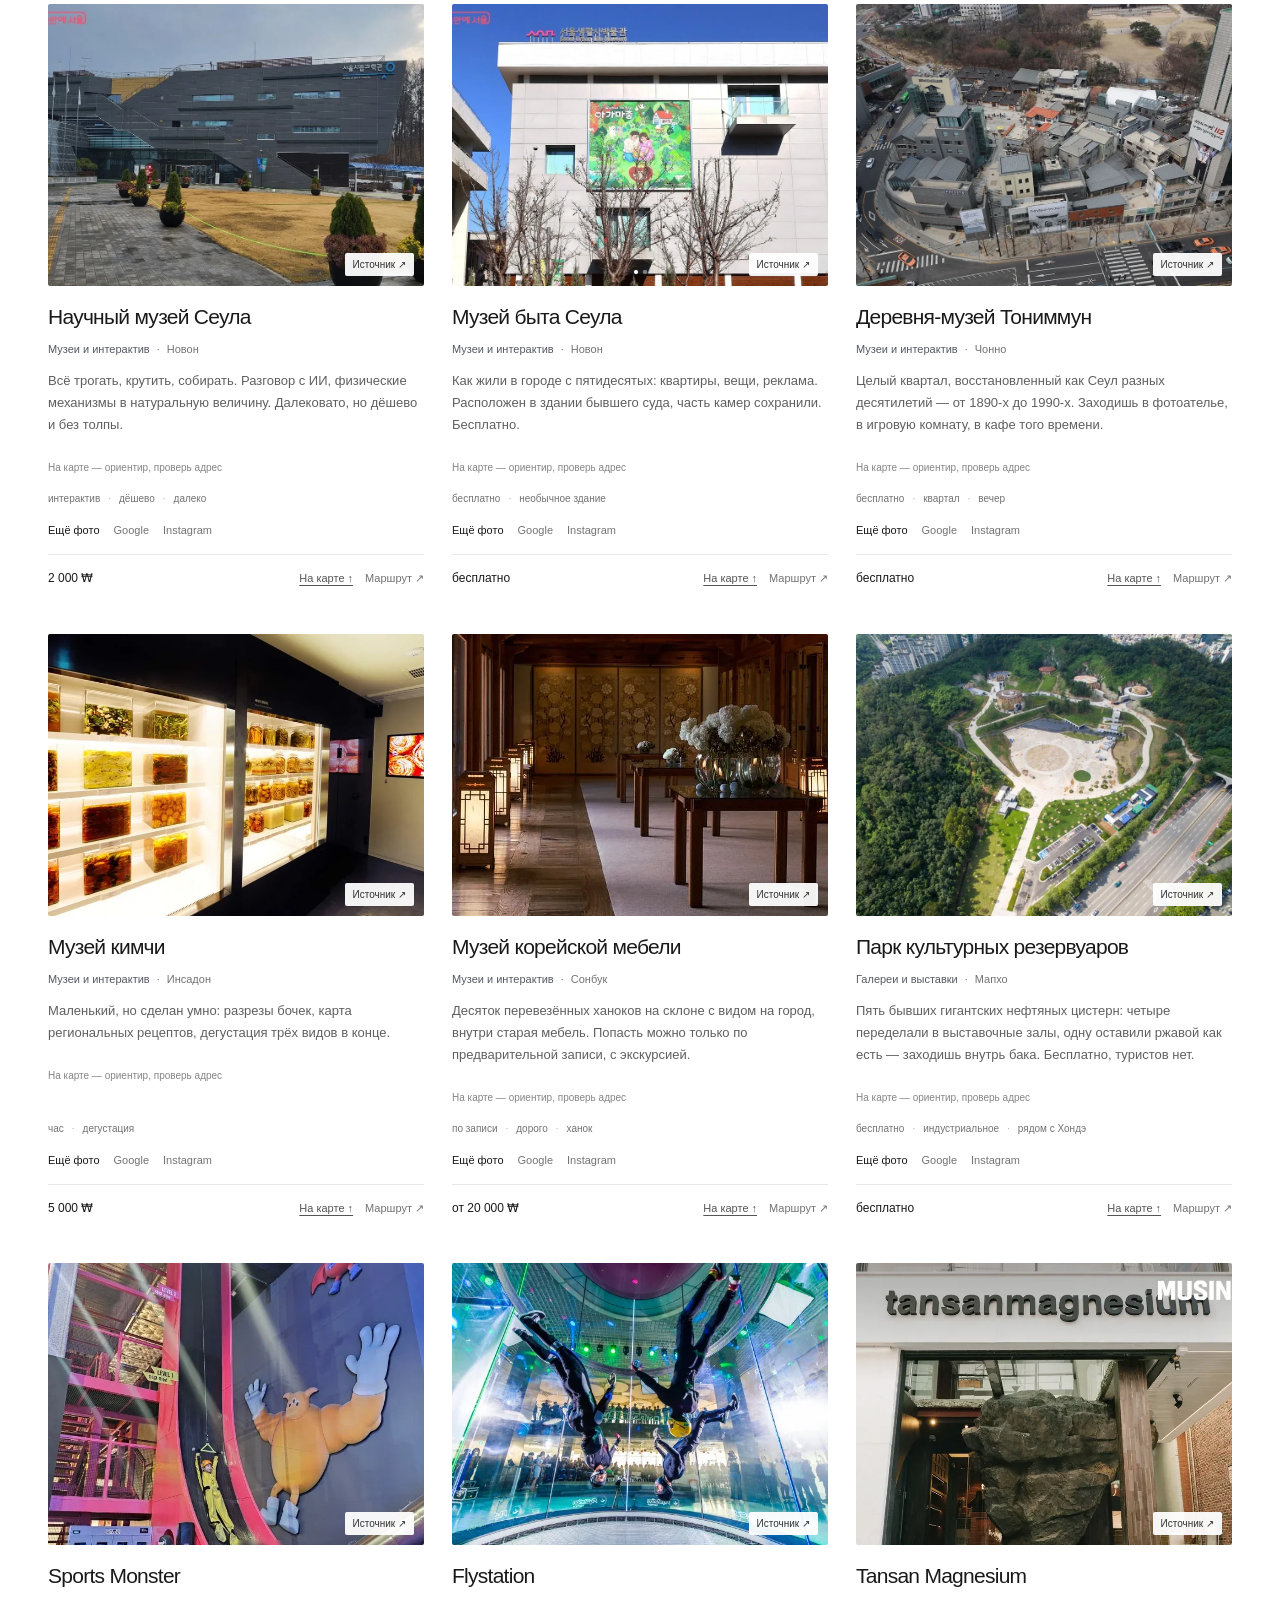
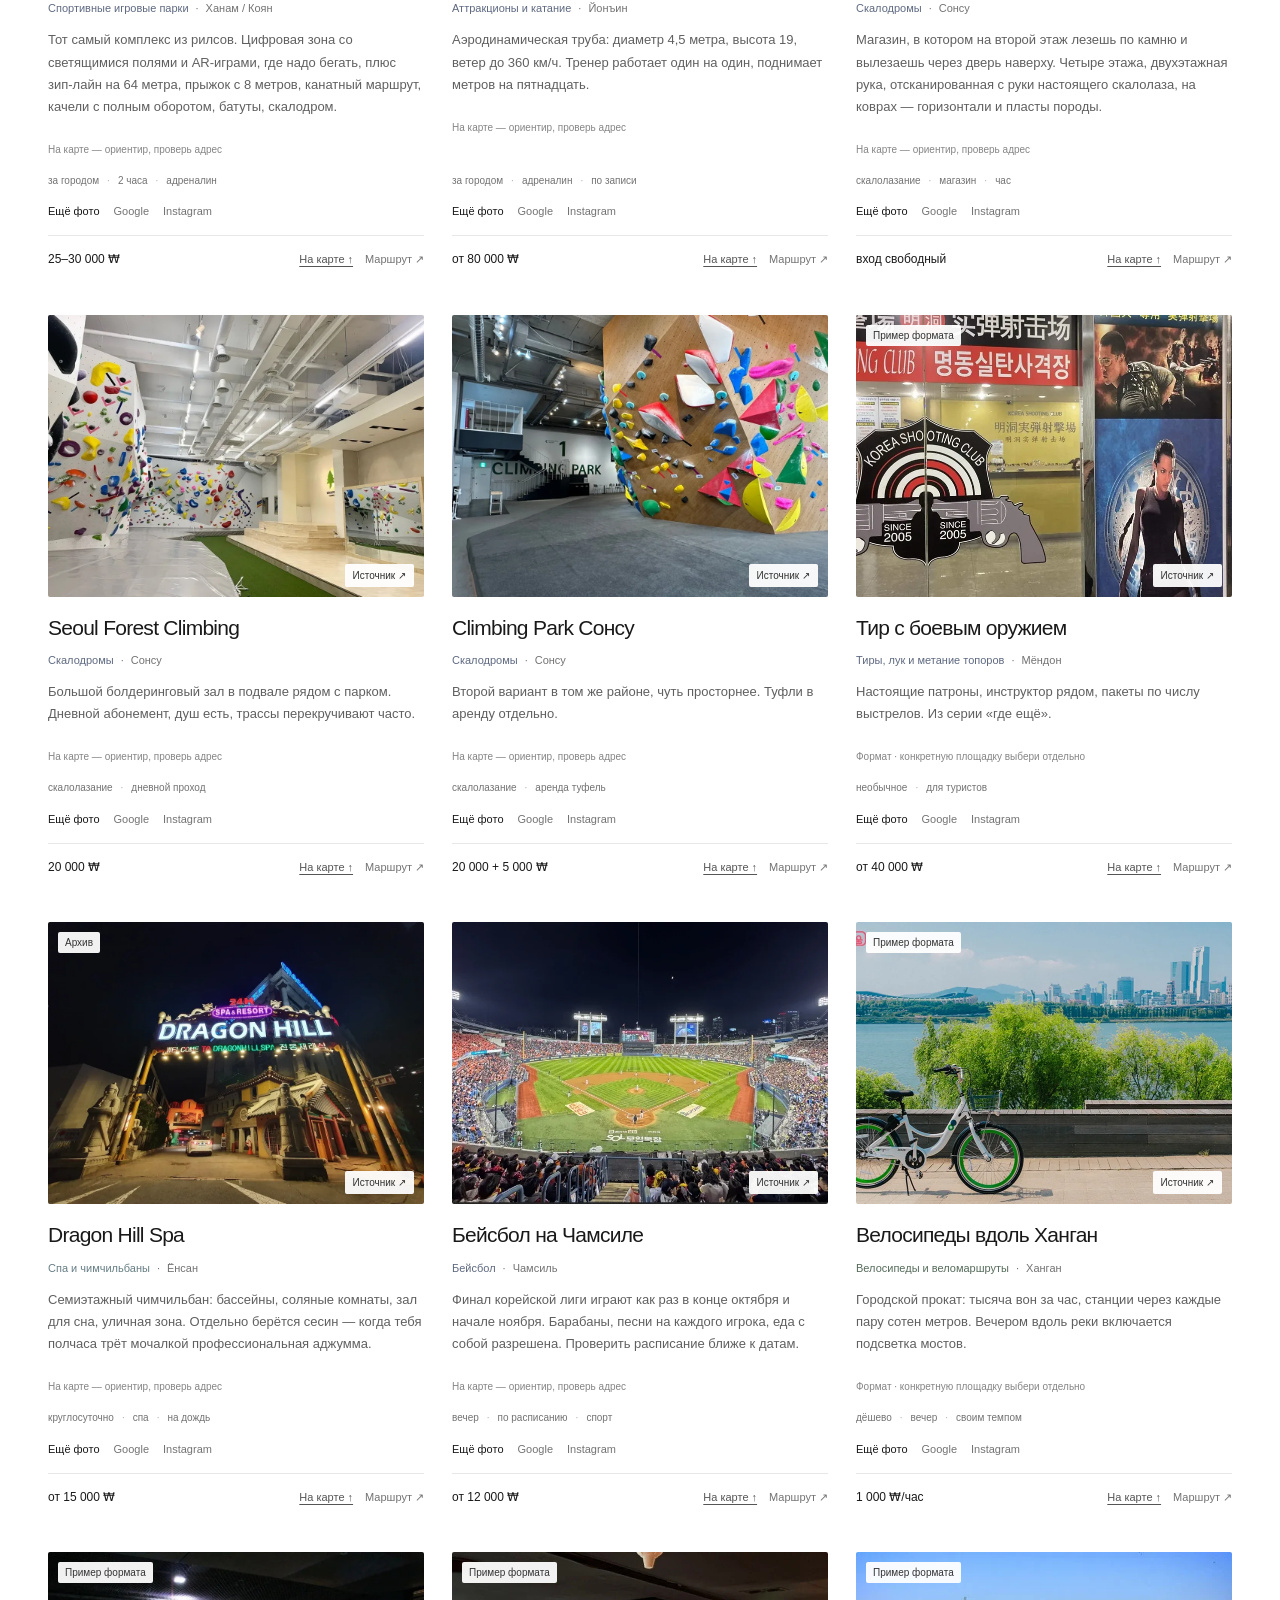
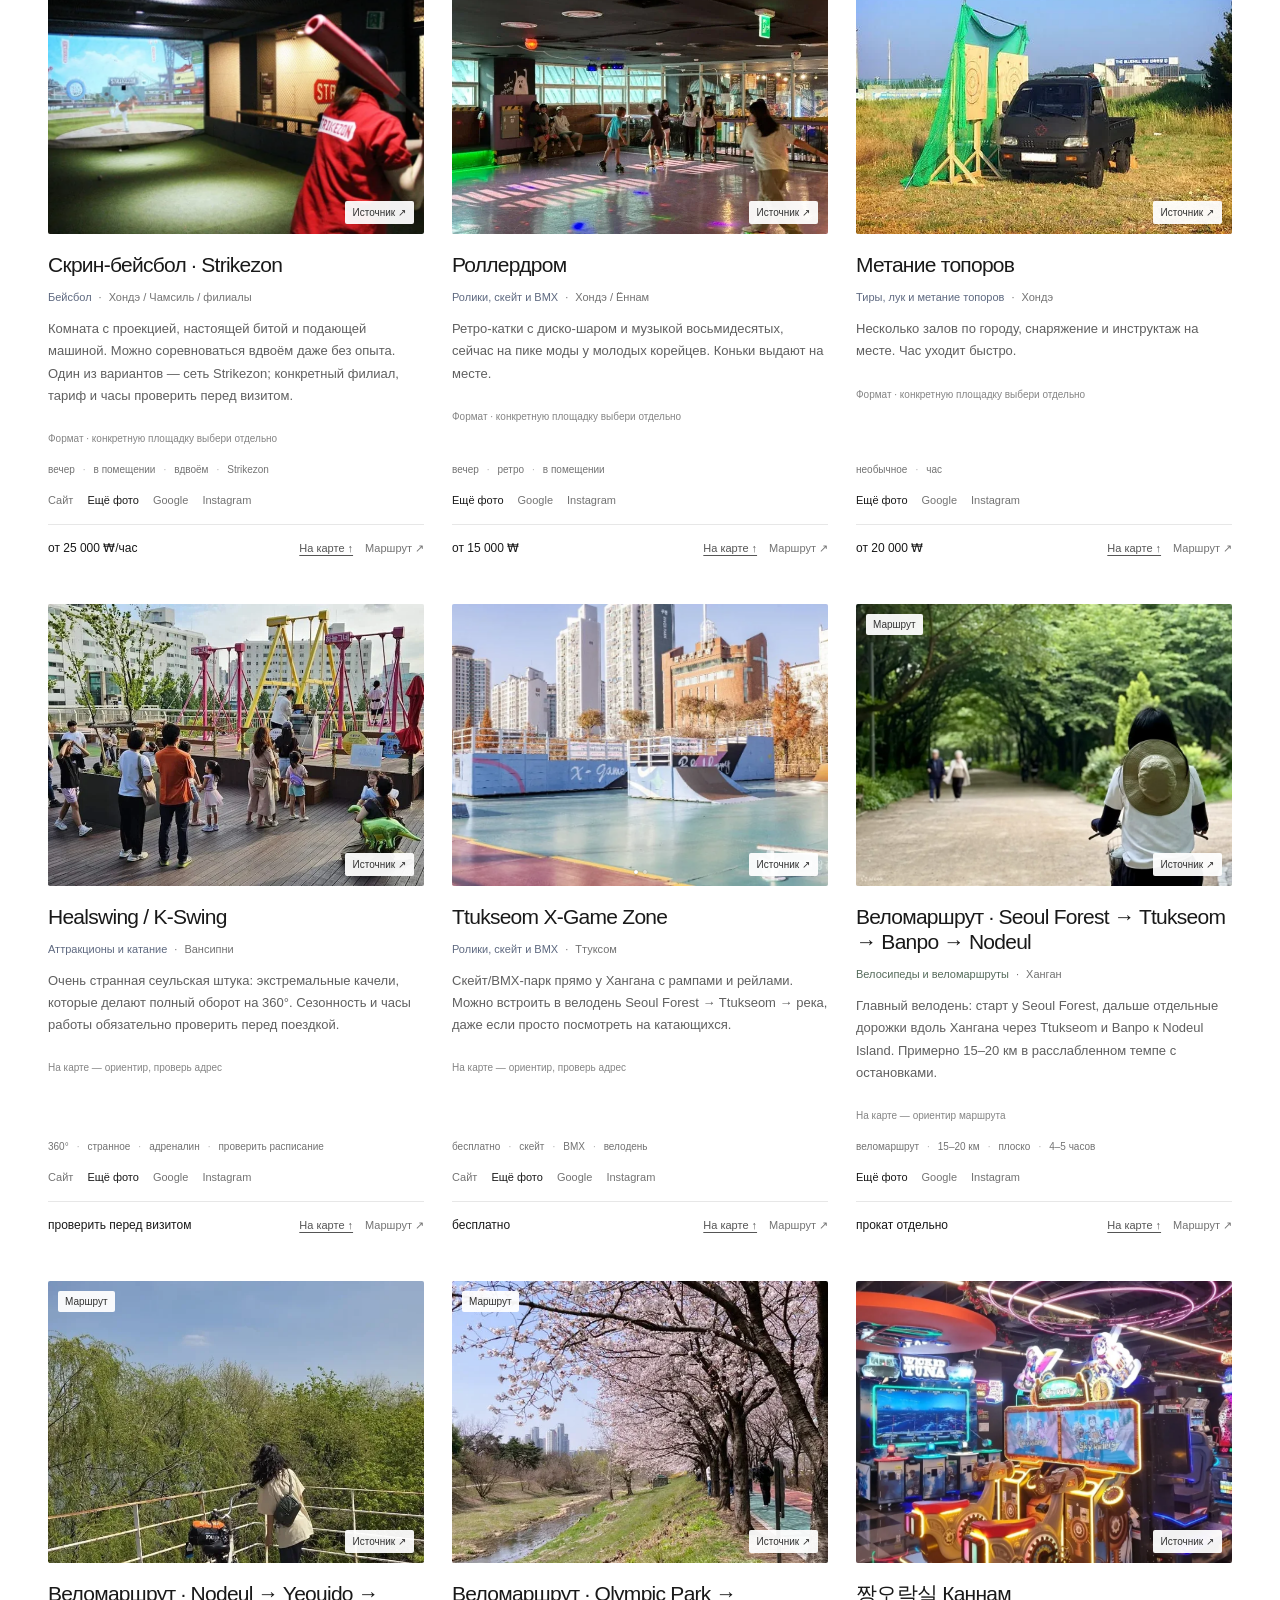
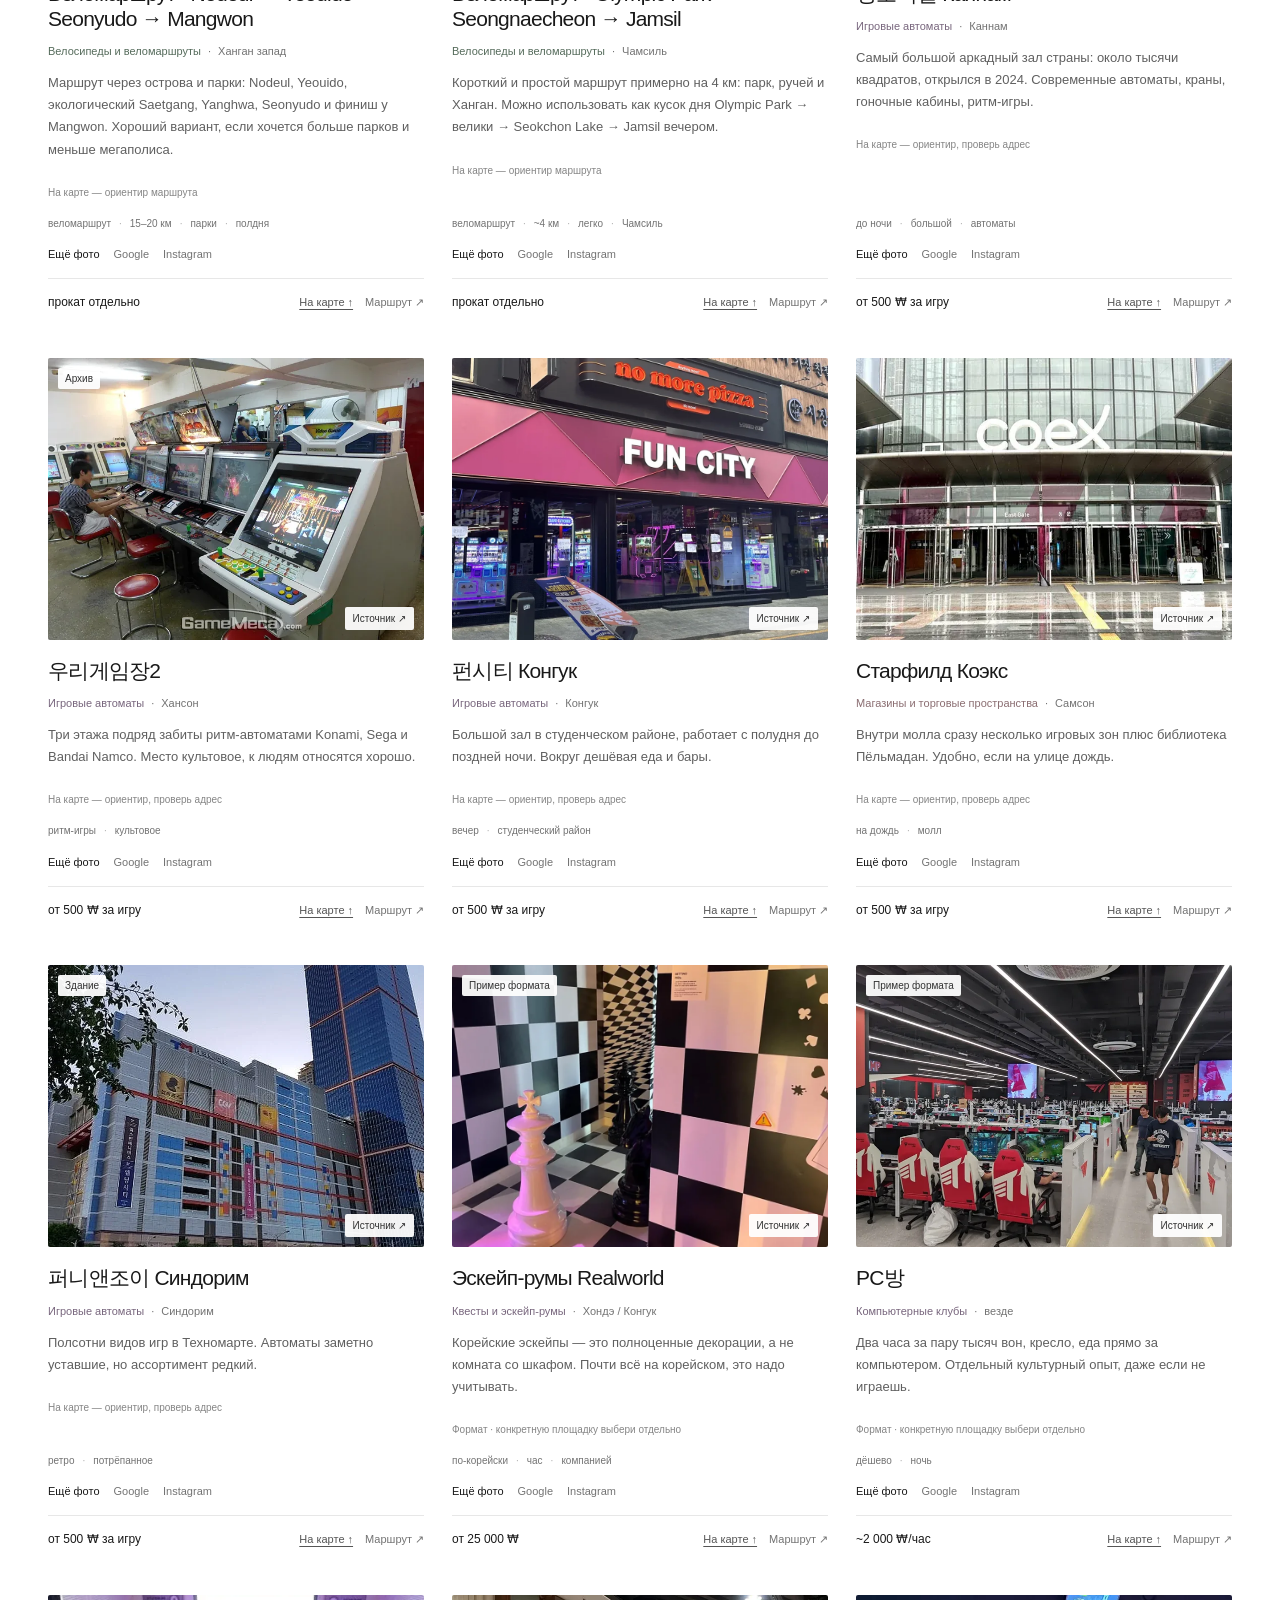
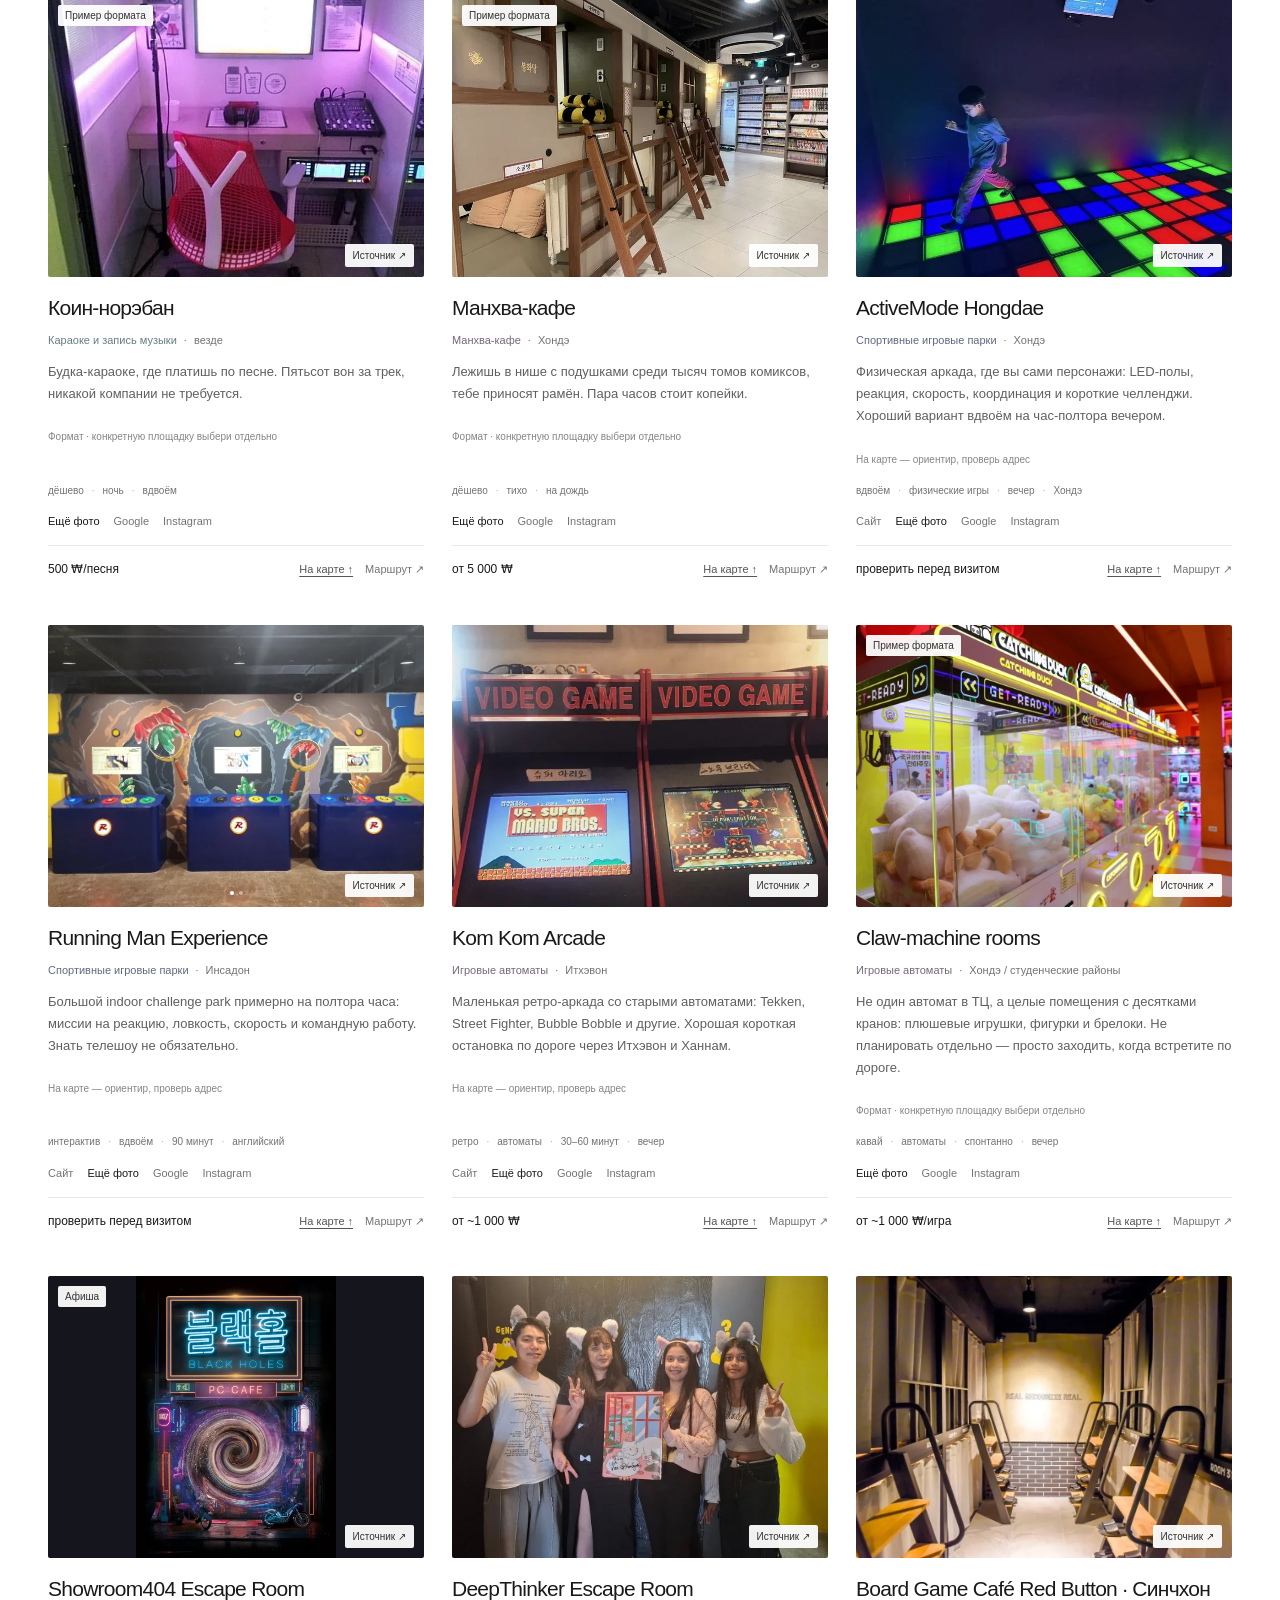
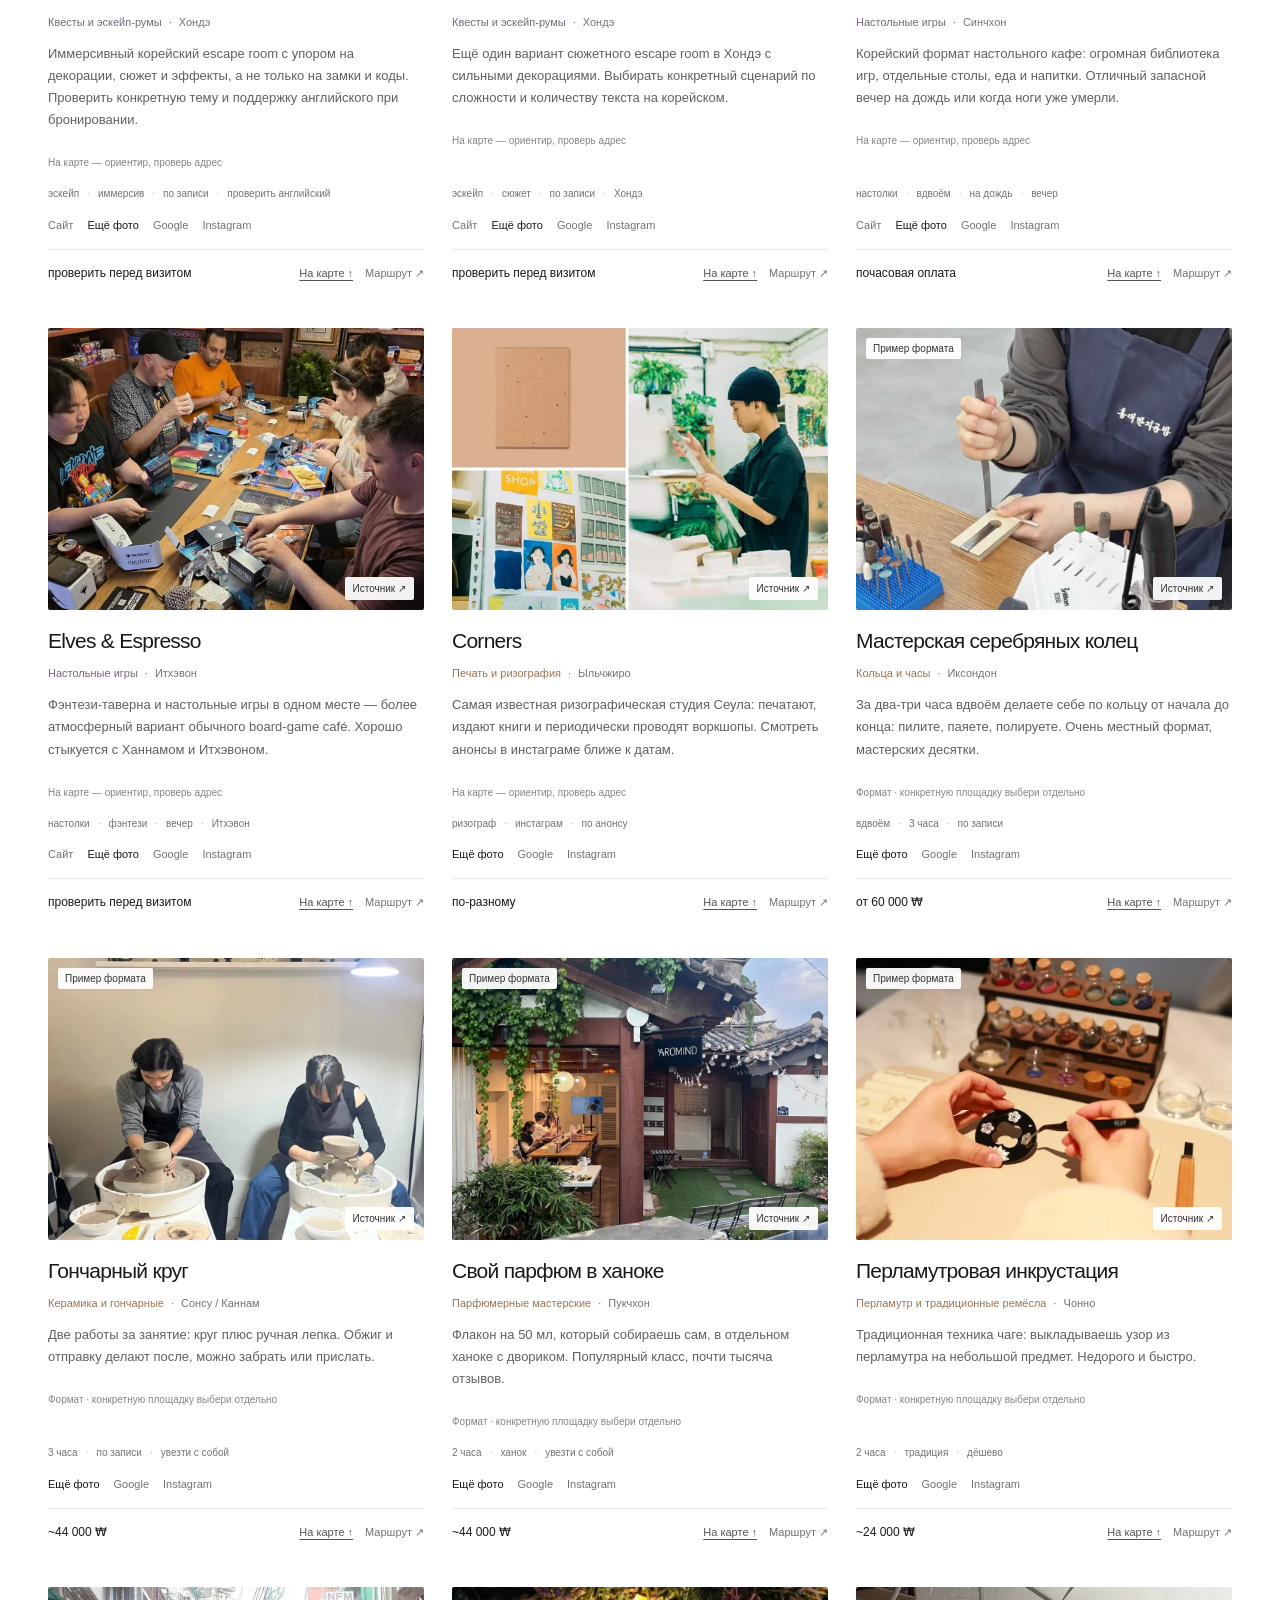
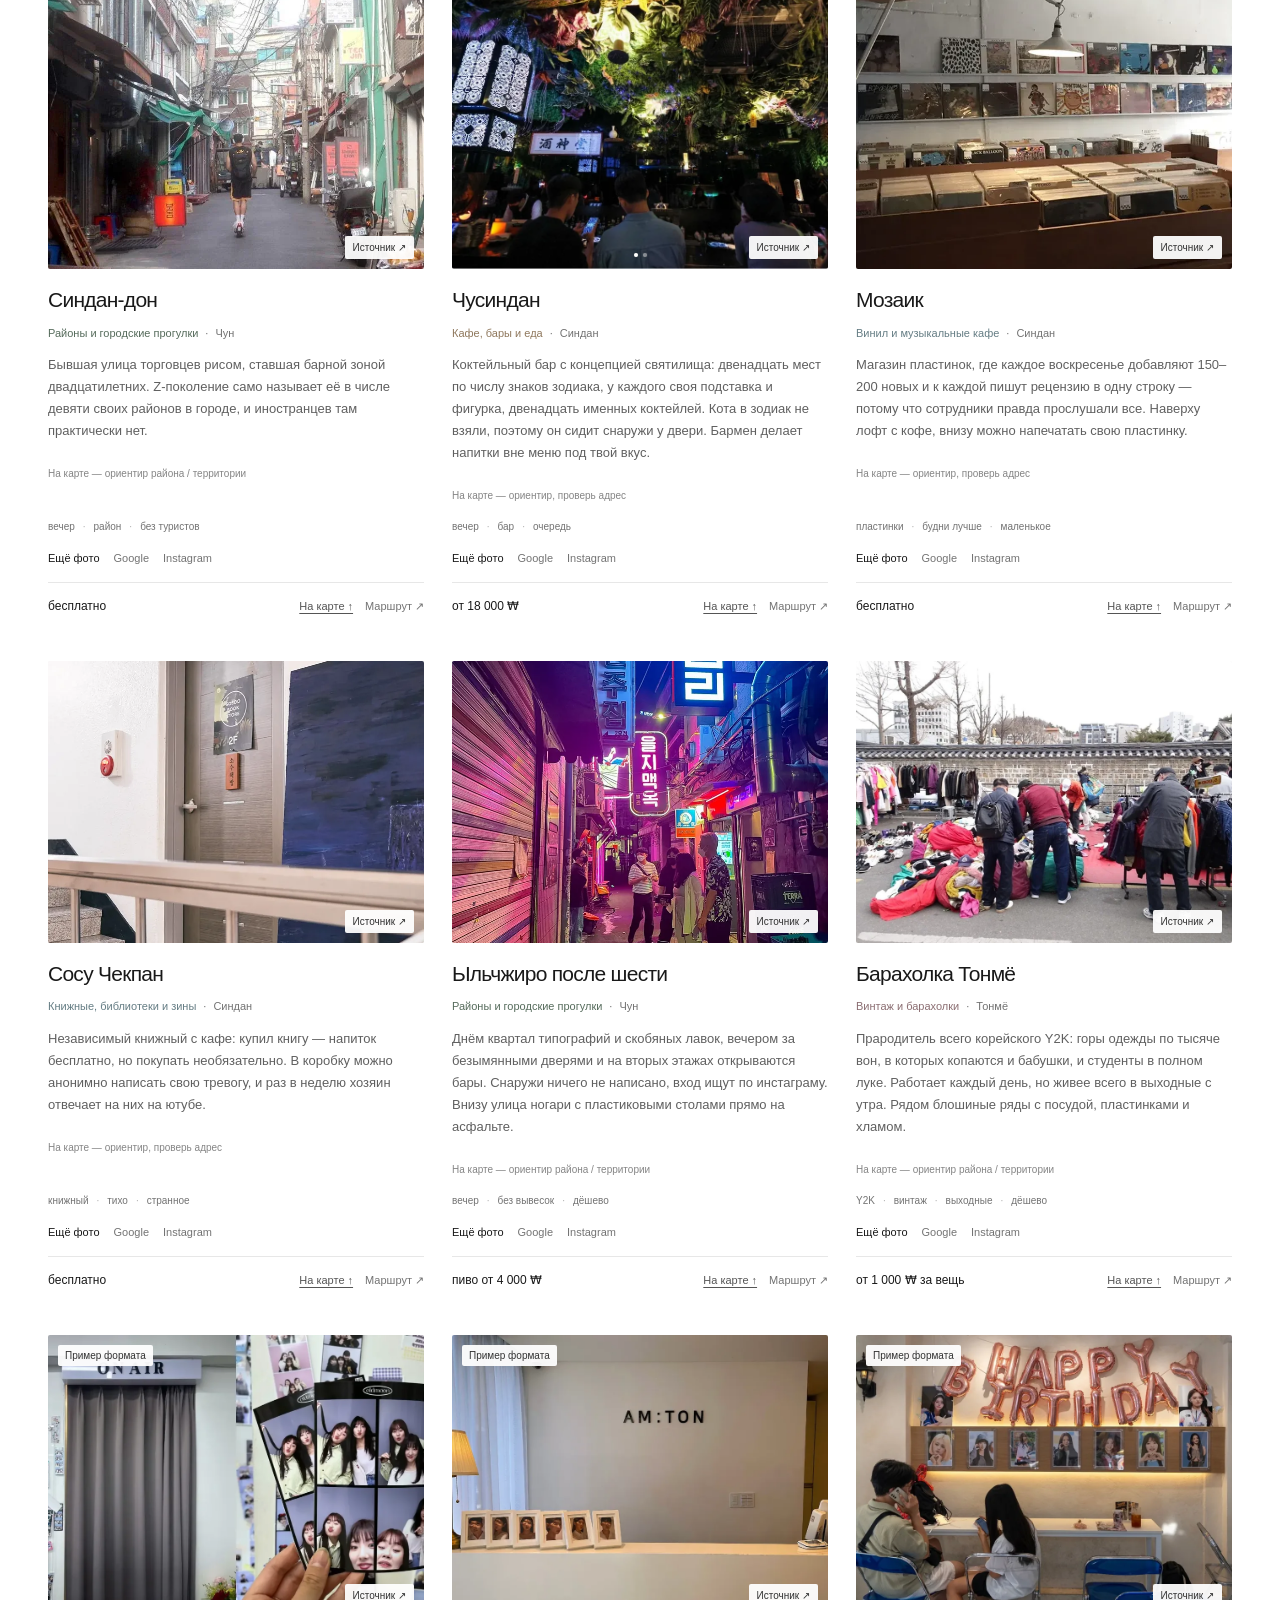
==== commit f790698a: "Add dedicated Seoul museums and exhibitions guide" ====
--- a/index.html
+++ b/index.html
@@ -75,6 +75,7 @@
 .section-title{display:flex;align-items:baseline;justify-content:space-between;gap:20px;padding-top:42px;margin-bottom:22px}
 .section-title h2{font-size:24px;letter-spacing:-.04em}
 .section-title p{font-size:12px;color:var(--fg-dim)}
+.museum-guide-link{font-size:13px;color:var(--fg-dim);margin-bottom:14px}
 .controls{position:sticky;top:env(safe-area-inset-top,0px);z-index:30;background:#fff;border-bottom:1px solid var(--line);padding:12px 0}
 .ctl-row{display:flex;gap:28px;align-items:center;justify-content:space-between}
 .cities{display:flex;gap:26px;flex-shrink:0}
@@ -169,7 +170,7 @@
   .mast{padding-top:22px}
   .mast-top{padding-bottom:18px}
   .wordmark{font-size:16px}
-  .mast-nav{gap:17px;font-size:11px}
+  .mast-nav{gap:13px;font-size:11px}.mast-top{flex-wrap:wrap;gap:12px 20px}
   .intro{padding:44px 0 30px}
   .kicker{font-size:11px;margin-bottom:18px}
   .mast h1{font-size:clamp(40px,11vw,64px);line-height:1.07;letter-spacing:-.06em}
@@ -214,7 +215,7 @@
     <div class="mast-top">
       <a class="wordmark" href="#">Korea<span> / 2026</span></a>
       <nav class="mast-nav" aria-label="Разделы">
-        <a href="#places">Места</a><a href="#dates">Планы</a><a href="#notes">Заметки</a>
+        <a href="#places">Места</a><a href="museums.html">Музеи</a><a href="#dates">Планы</a><a href="#notes">Заметки</a>
       </nav>
     </div>
     <div class="intro">
@@ -240,7 +241,7 @@
         <div class="leg accent"><b>28.10 · ср</b><span>Доха, одна ночь. Музей исламского искусства закрыт по средам — идём в Национальный и на Сук-Вакиф</span></div>
         <div class="leg"><b>29.10 · чт</b><span>Прилёт в Инчхон 17:15. Вечер — дорога до квартиры</span></div>
         <div class="leg accent"><b>31.10 · сб</b><span>Хэллоуин, и он в субботу. Костюмы в Хондэ прямо у вашей базы</span></div>
-        <div class="leg"><b>02.11 · пн</b><span>Понедельник: музеи закрыты. День под гору, рынок или спа</span></div>
+        <div class="leg"><b>02.11 · пн</b><span>Большинство музеев закрыто; MMCA открыт. Можно совместить его с Samcheong или выбрать гору, рынок, спа</span></div>
         <div class="leg accent"><b>03.11 · вт</b><span>День рождения. Вторник — всё открыто, и это почти пик клёнов в городе</span></div>
         <div class="leg"><b>~5–10.11</b><span>Клёны в самом Сеуле на пике: Пукаксан, Наксан, Пуам-дон</span></div>
       </div>
@@ -251,6 +252,7 @@
   </header>
 
   <div class="section-title" id="places"><h2>Места</h2><p>Выбирай по настроению.</p></div>
+  <p class="museum-guide-link"><a href="museums.html">Музеи отдельно: выставки, часы и приоритеты ↗</a></p>
   <div class="controls">
     <div class="ctl-row">
       <div class="cities" role="group" aria-label="Город">
@@ -427,7 +429,7 @@
 const P = [
   {c:"seoul",k:"art",n:"Leeum",kr:"리움미술관",a:"Ханнам",d:"Три здания от Botta, Nouvel и Кулхаса. До 29 ноября — средовые инсталляции женщин-художниц 1956–76, внутрь которых буквально заходишь. Параллельно Ку Джон А до 27 декабря.",t:["до 29 ноября","пн выходной","полдня"],pr:"от 18 000 ₩",lat:37.5384,lng:126.999,mapKind:"approximate",mapNote:"Ориентировочная точка из подборки. Перед поездкой проверь адрес по корейскому названию."},
   {c:"seoul",k:"art",n:"Amorepacific Museum of Art",kr:"아모레퍼시픽미술관",a:"Ёнсан",d:"Штаб-квартира Чипперфильда с огромным внутренним двором. Большая монография Сола Левитта идёт до февраля.",t:["до февраля","архитектура"],pr:"от 10 000 ₩",lat:37.5272,lng:126.9728,mapKind:"approximate",mapNote:"Ориентировочная точка из подборки. Перед поездкой проверь адрес по корейскому названию."},
-  {c:"seoul",k:"art",n:"MMCA Seoul",kr:"국립현대미술관",a:"Самчхон",d:"Главный музей современного искусства страны, низкие корпуса во дворах рядом с дворцом. Расписание выставок меняется каждые пару месяцев.",t:["пн выходной","рядом с дворцами"],pr:"2 000 ₩",lat:37.5786,lng:126.98,mapKind:"approximate",mapNote:"Ориентировочная точка из подборки. Перед поездкой проверь адрес по корейскому названию."},
+  {c:"seoul",k:"art",n:"MMCA Seoul",kr:"국립현대미술관",a:"Самчхон",d:"Главный музей современного искусства страны, низкие корпуса во дворах рядом с дворцом. Расписание выставок меняется каждые пару месяцев.",t:["открыт в понедельник","рядом с дворцами"],pr:"2 000 ₩",lat:37.5786,lng:126.98,mapKind:"approximate",mapNote:"Ориентировочная точка из подборки. Перед поездкой проверь адрес по корейскому названию."},
   {c:"seoul",k:"art",n:"Seo-Seoul Museum of Art",kr:"서서울미술관",a:"Кымчхон",d:"Городской музей нового медиаискусства, открывшийся в марте 2026 года в парке Кымнарэ. Серебристый фасад отражает деревья и небо, а стеклянные проходы соединяют музей с парком.",t:["бесплатно","медиаискусство","архитектура"],pr:"бесплатно",lat:37.466,lng:126.896,q:"서서울미술관 서울 금천구",mapKind:"approximate",mapNote:"Ориентировочная точка из подборки. Перед поездкой проверь адрес по корейскому названию."},
   {c:"seoul",k:"galleries",n:"SongEun",kr:"송은",a:"Чхондам",d:"Здание Herzog & de Meuron: бетонный клин, сужающийся кверху. Показывают молодых корейских художников, вход свободный.",t:["бесплатно","архитектура","час"],pr:"бесплатно",lat:37.523,lng:127.047,mapKind:"approximate",mapNote:"Ориентировочная точка из подборки. Перед поездкой проверь адрес по корейскому названию."},
   {c:"seoul",k:"galleries",n:"Piknic",kr:"피크닉",a:"Хвехён",d:"Старое офисное здание под Намсаном, переделанное под кураторские выставки. Сад на крыше с видом на центр, внизу кафе и магазин.",t:["крыша","вечер","час-два"],pr:"от 15 000 ₩",lat:37.557,lng:126.9781,mapKind:"approximate",mapNote:"Ориентировочная точка из подборки. Перед поездкой проверь адрес по корейскому названию."},
--- a/assets/map.css
+++ b/assets/map.css
@@ -37,9 +37,10 @@
 .place-pin.filter-other,.place-cluster.filter-other{filter:grayscale(1);opacity:.7}
 .place-pin.filter-match>span,.place-cluster.filter-match{box-shadow:0 0 0 2px #191919,0 2px 7px #0003}
 .place-pin:focus,.place-cluster:focus{outline:2px solid #191919;outline-offset:3px}
-.interactive-map .place-tooltip{border:1px solid #ddd;border-radius:0;box-shadow:0 2px 10px #0001;padding:9px 12px;max-width:260px;white-space:normal;font:12px/1.6 "Helvetica Neue",Helvetica,Arial,sans-serif;color:#444}
+.interactive-map .place-tooltip{border:1px solid #ddd;border-radius:0;box-shadow:0 2px 10px #0001;padding:12px 16px;width:min(360px,calc(100vw - 64px));box-sizing:border-box;white-space:normal;font:12px/1.6 "Helvetica Neue",Helvetica,Arial,sans-serif;color:#444}
 .place-tooltip strong{font-weight:500;color:#191919}
 .place-tooltip small{color:#777}
+.interactive-map a.leaflet-popup-close-button{left:4px;right:auto;top:2px}
 .interactive-map .leaflet-popup-content-wrapper{border-radius:2px;padding:0;box-shadow:0 3px 18px #0002}
 .interactive-map .leaflet-popup-content{margin:0;max-height:440px;max-height:min(440px,60vh);overflow:auto;font:13px/1.55 "Helvetica Neue",Helvetica,Arial,sans-serif}
 .place-popup{position:relative}
@@ -72,7 +73,7 @@
 }
 
 /* Compact popup keeps actions inside the map on small touch screens. */
-.popup-heading{display:flex;gap:12px;align-items:flex-start;padding:14px 16px 0}
+.popup-heading{display:flex;gap:12px;align-items:flex-start;padding:30px 16px 0}
 .popup-heading>div:first-child{flex:1;min-width:0}
 .popup-heading h3{font-size:16px;line-height:1.3;font-weight:500;letter-spacing:-.025em;margin:0 8px 6px 0;display:-webkit-box;-webkit-line-clamp:3;-webkit-box-orient:vertical;overflow:hidden}
 .popup-heading .popup-meta{font-size:10px;line-height:1.5;color:#737373;margin:0;display:-webkit-box;-webkit-line-clamp:2;-webkit-box-orient:vertical;overflow:hidden}
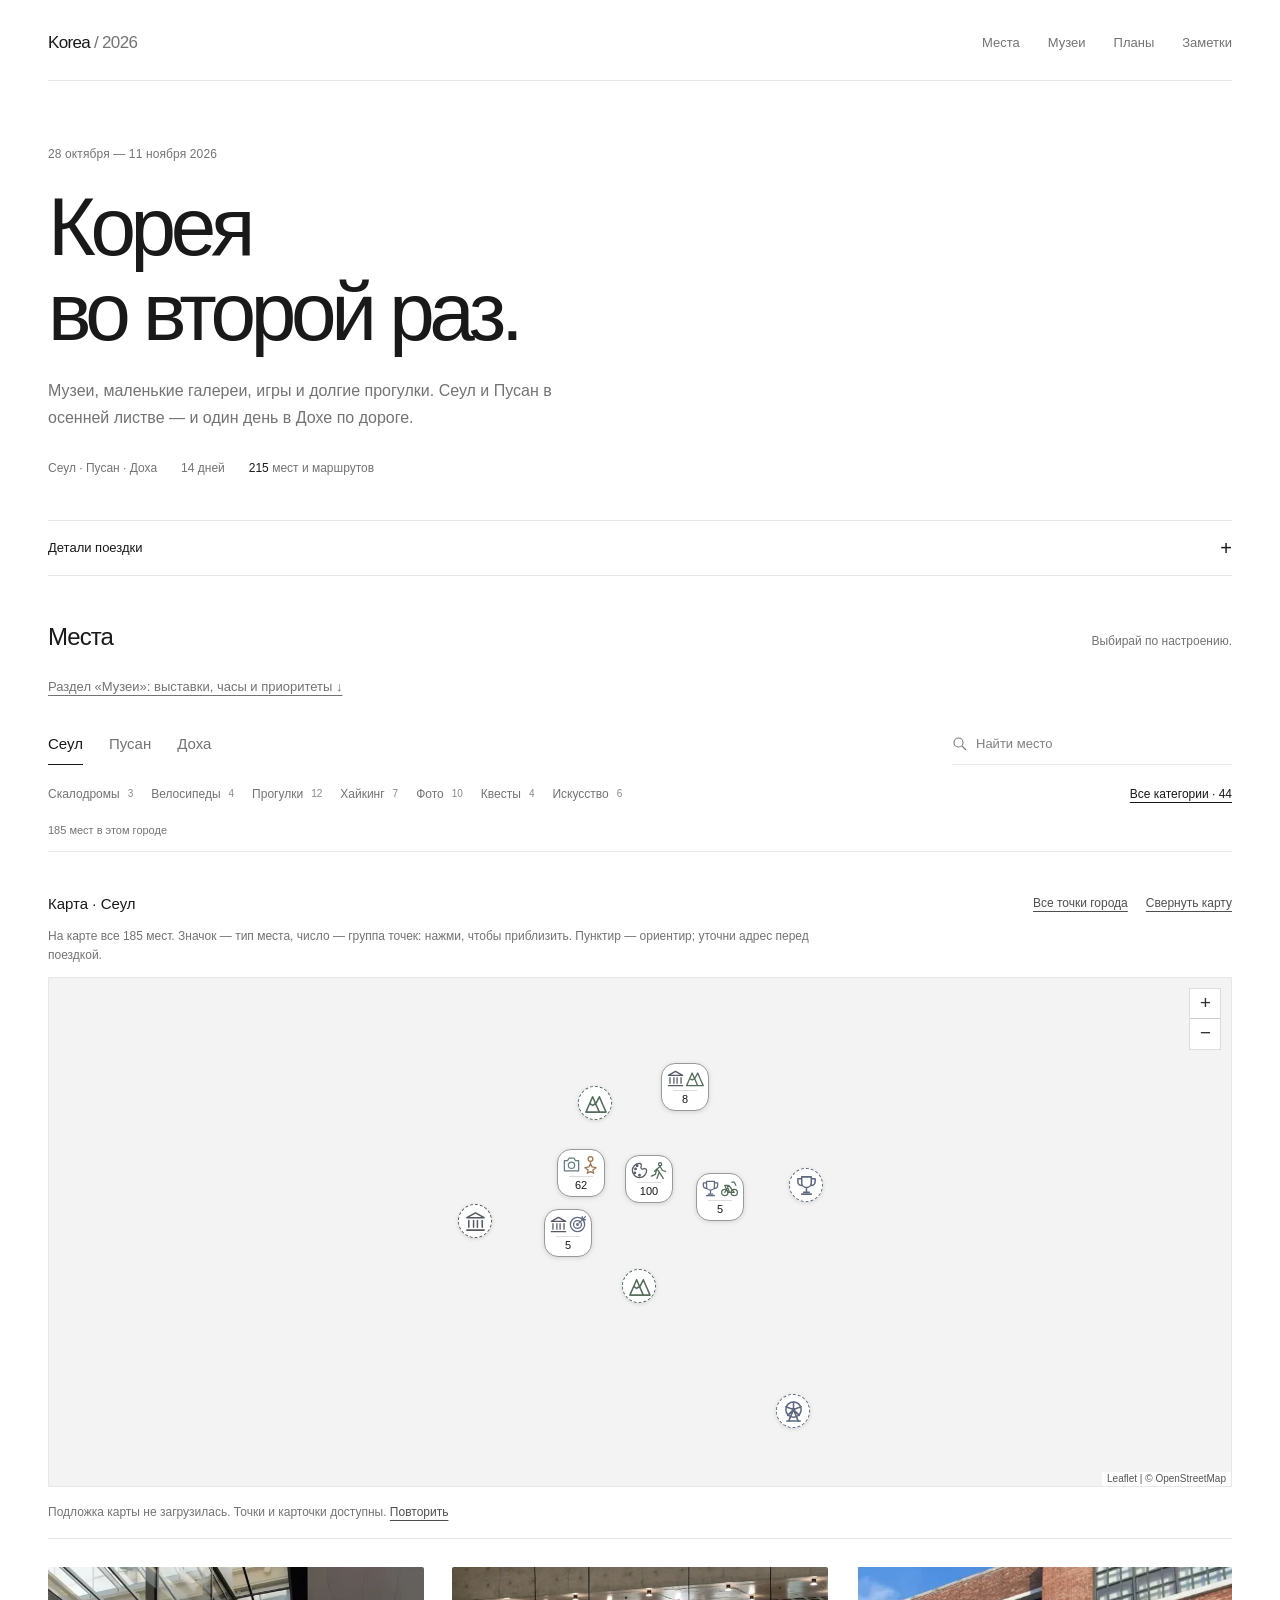
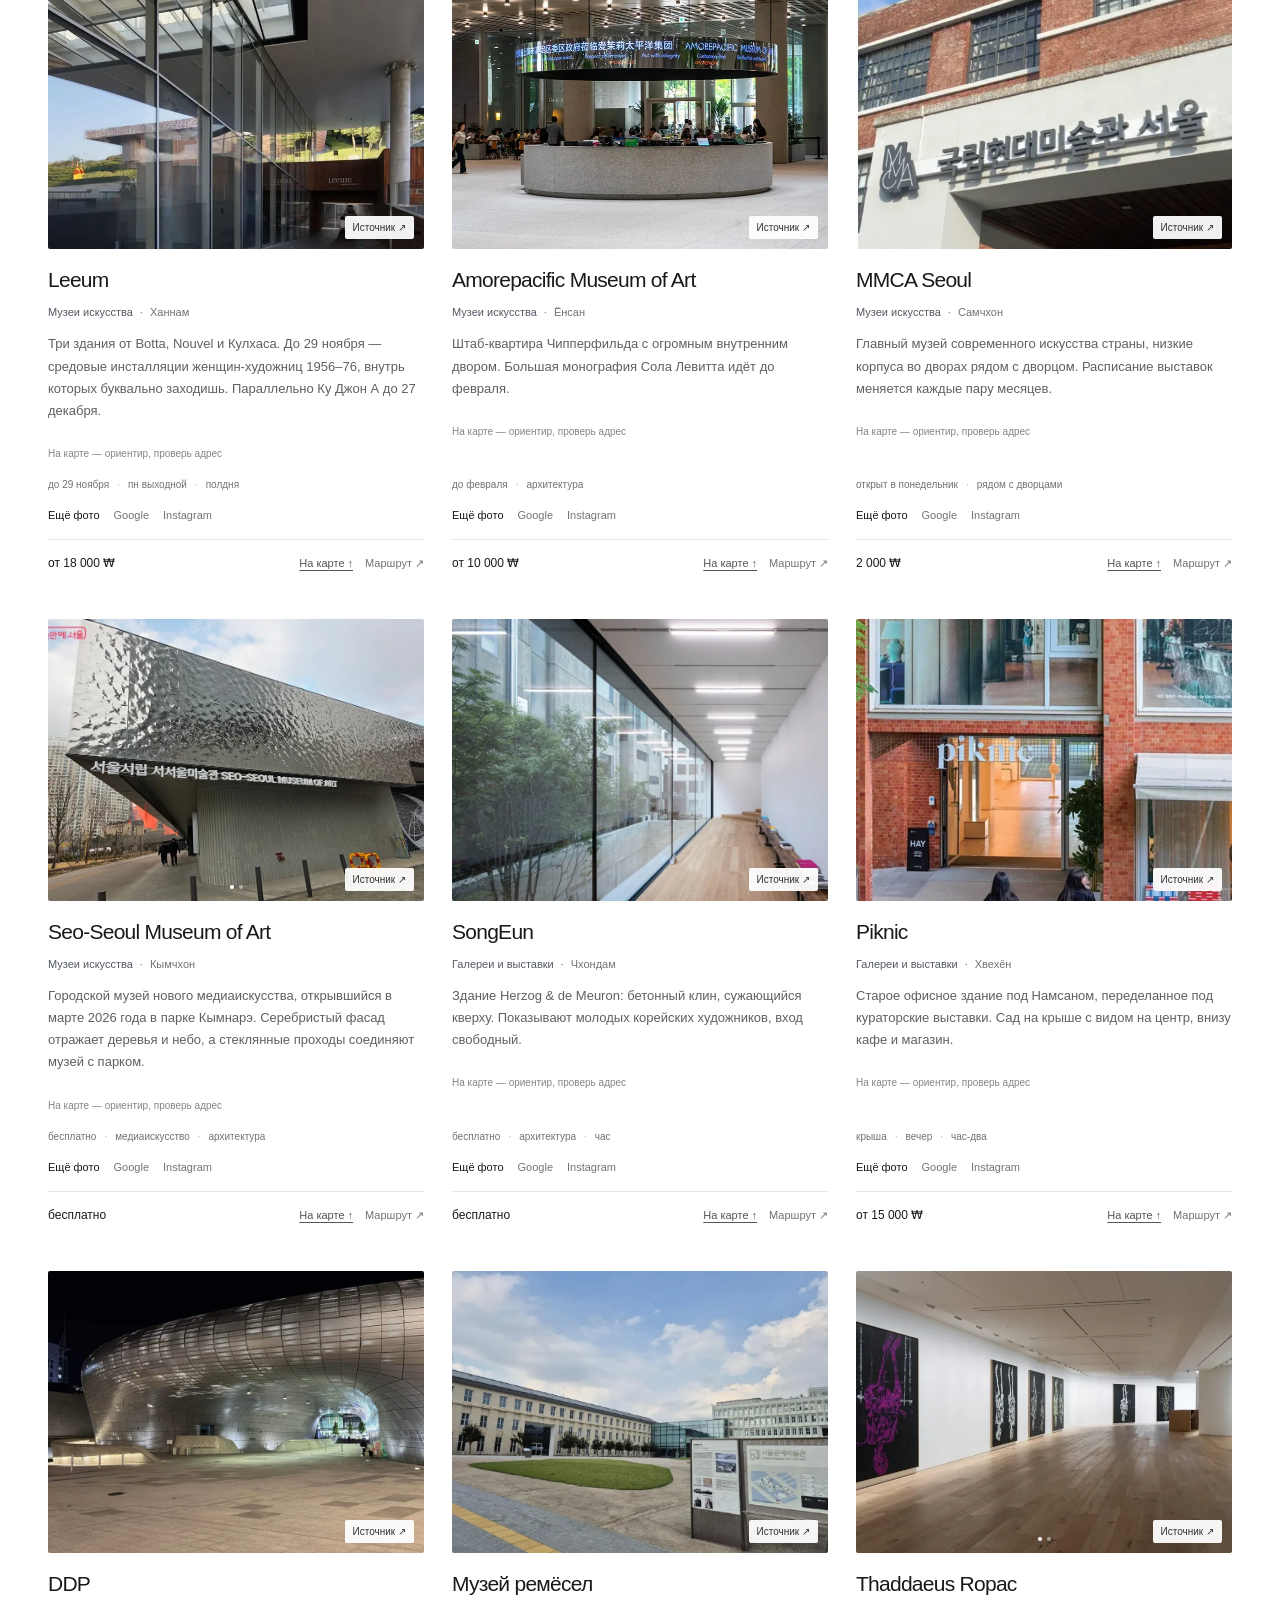
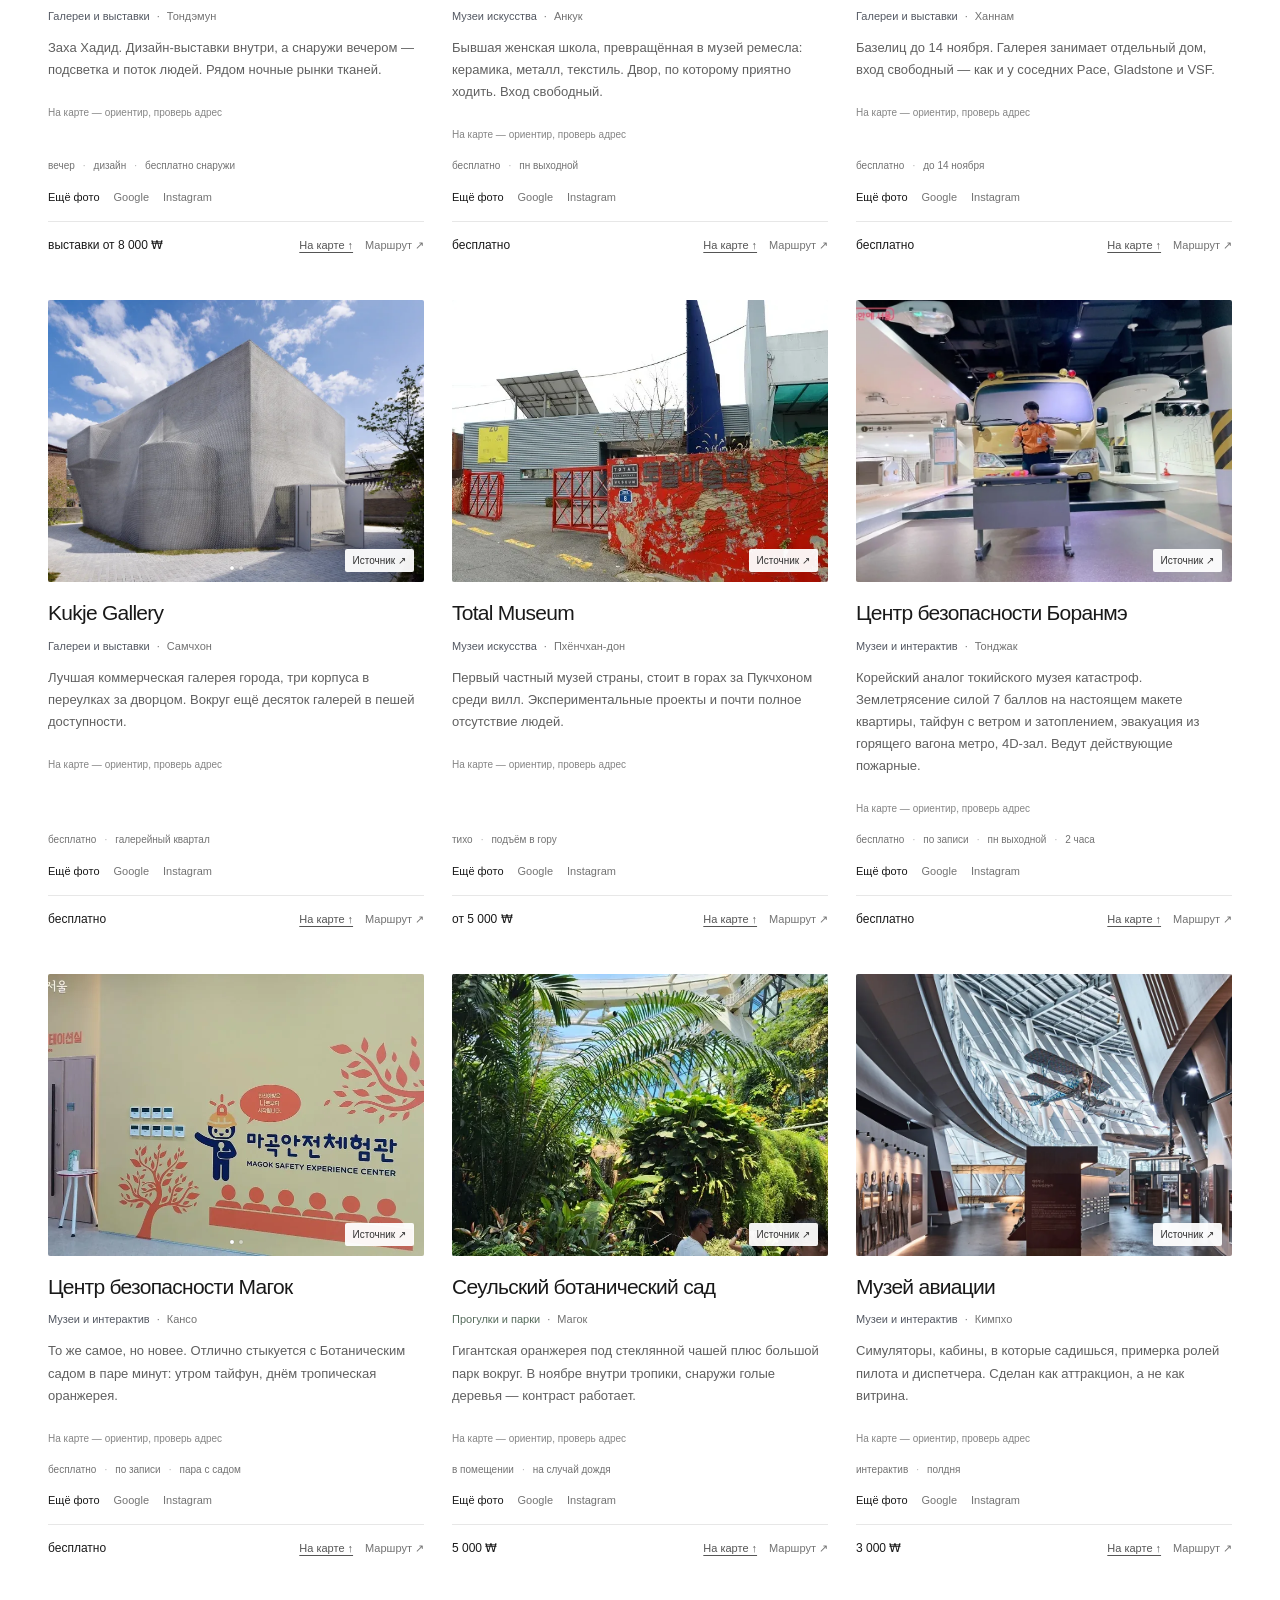
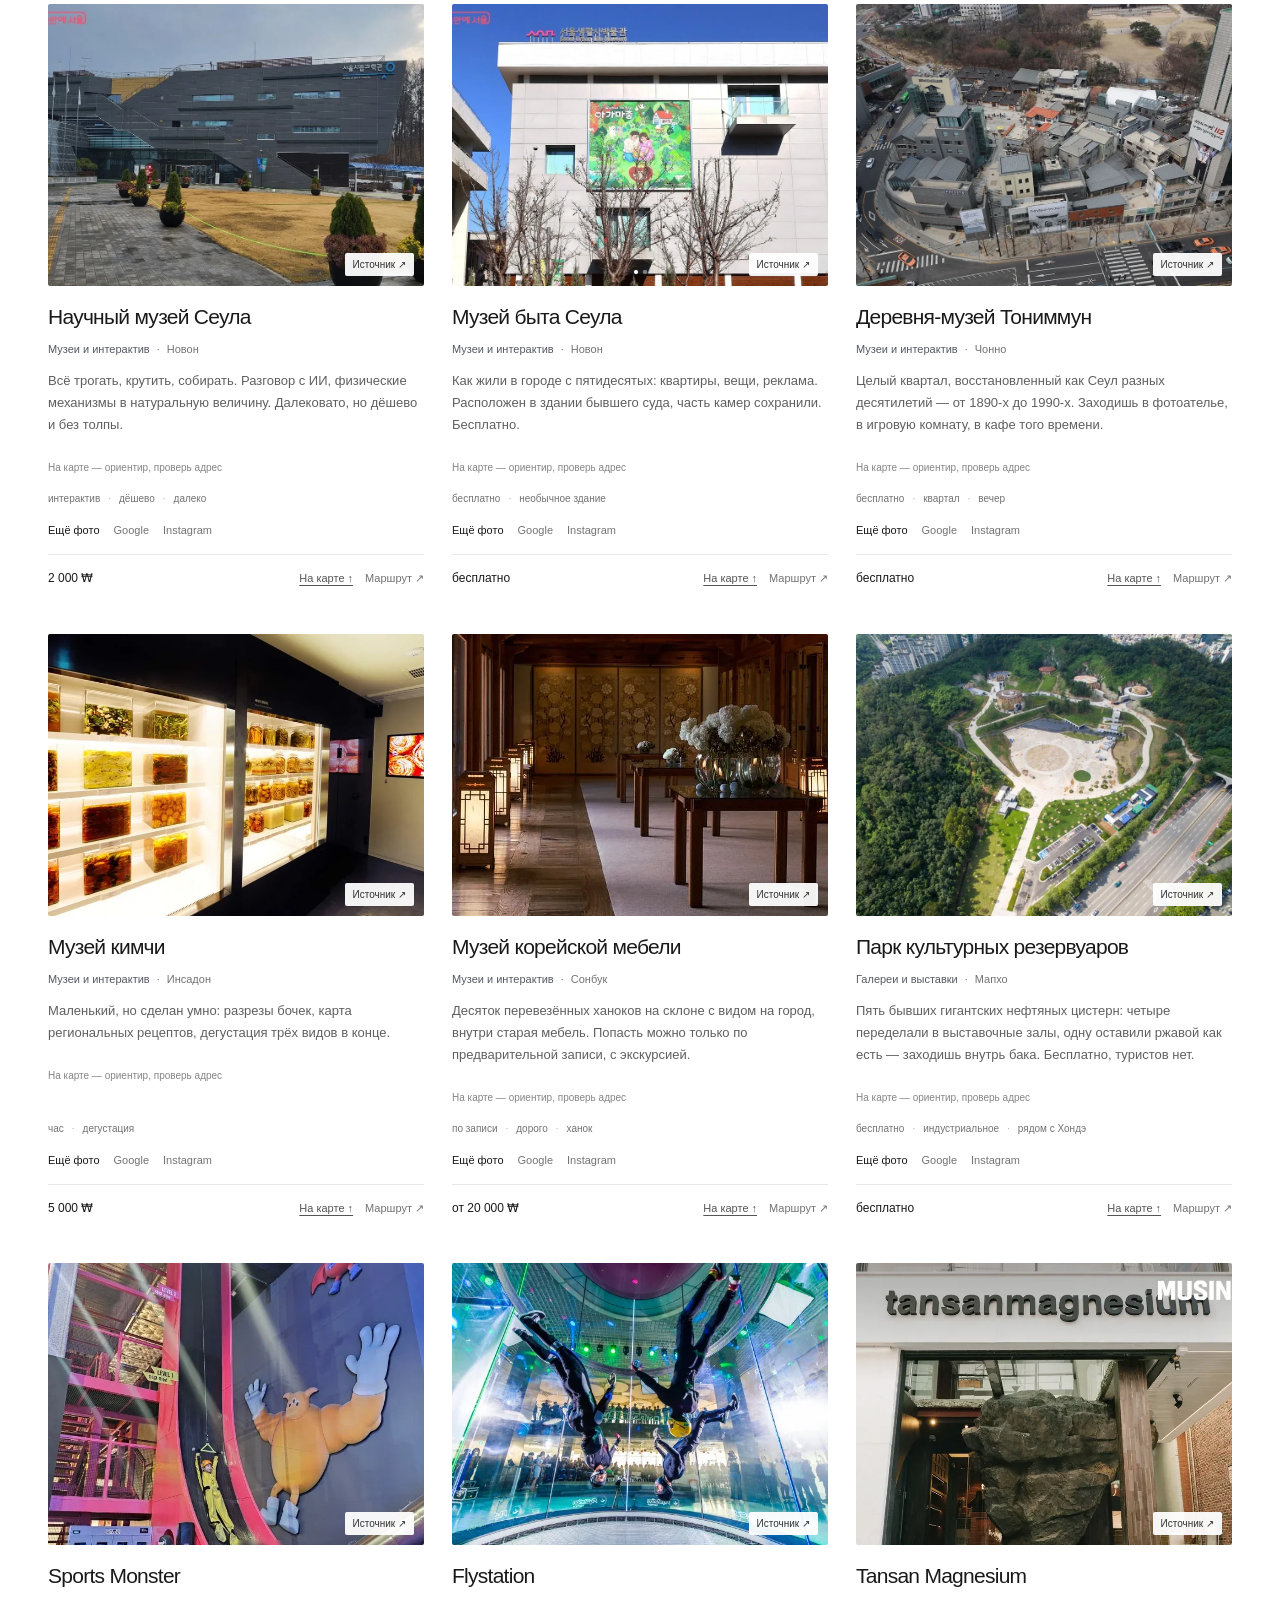
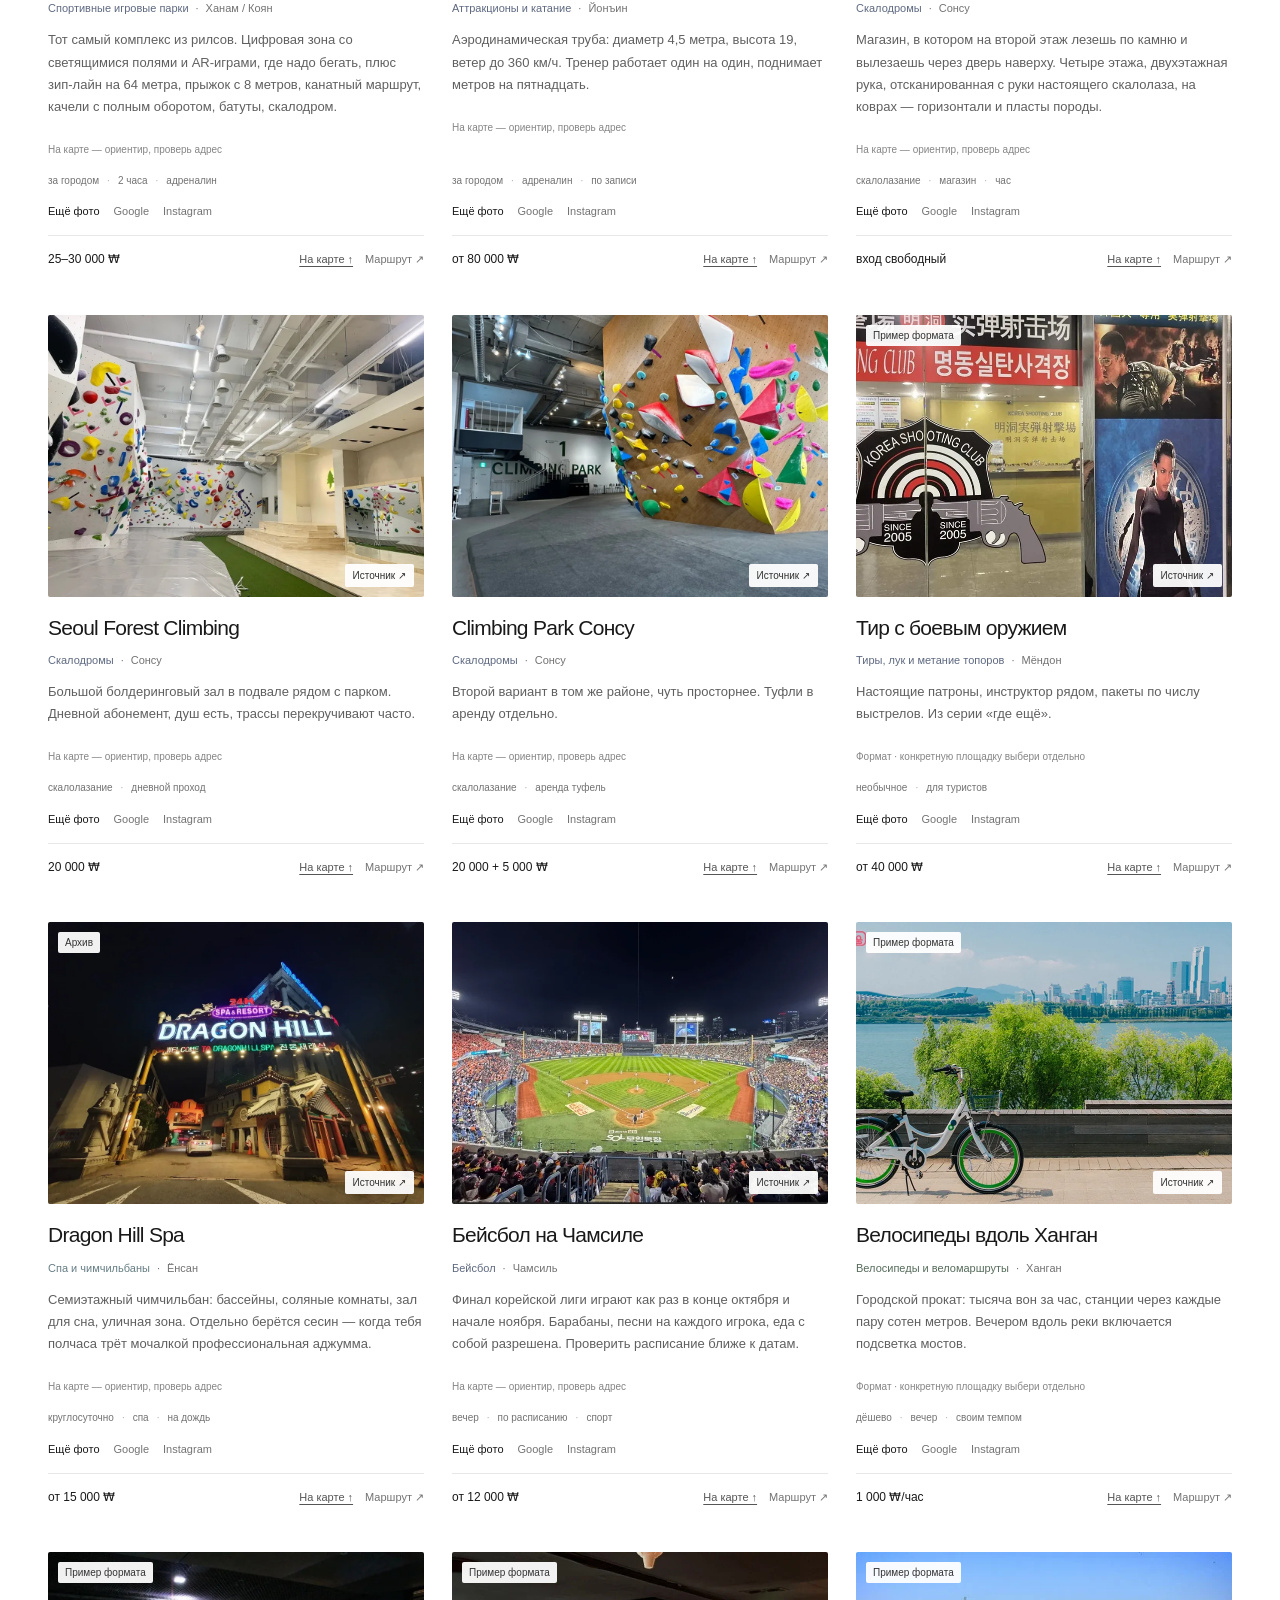
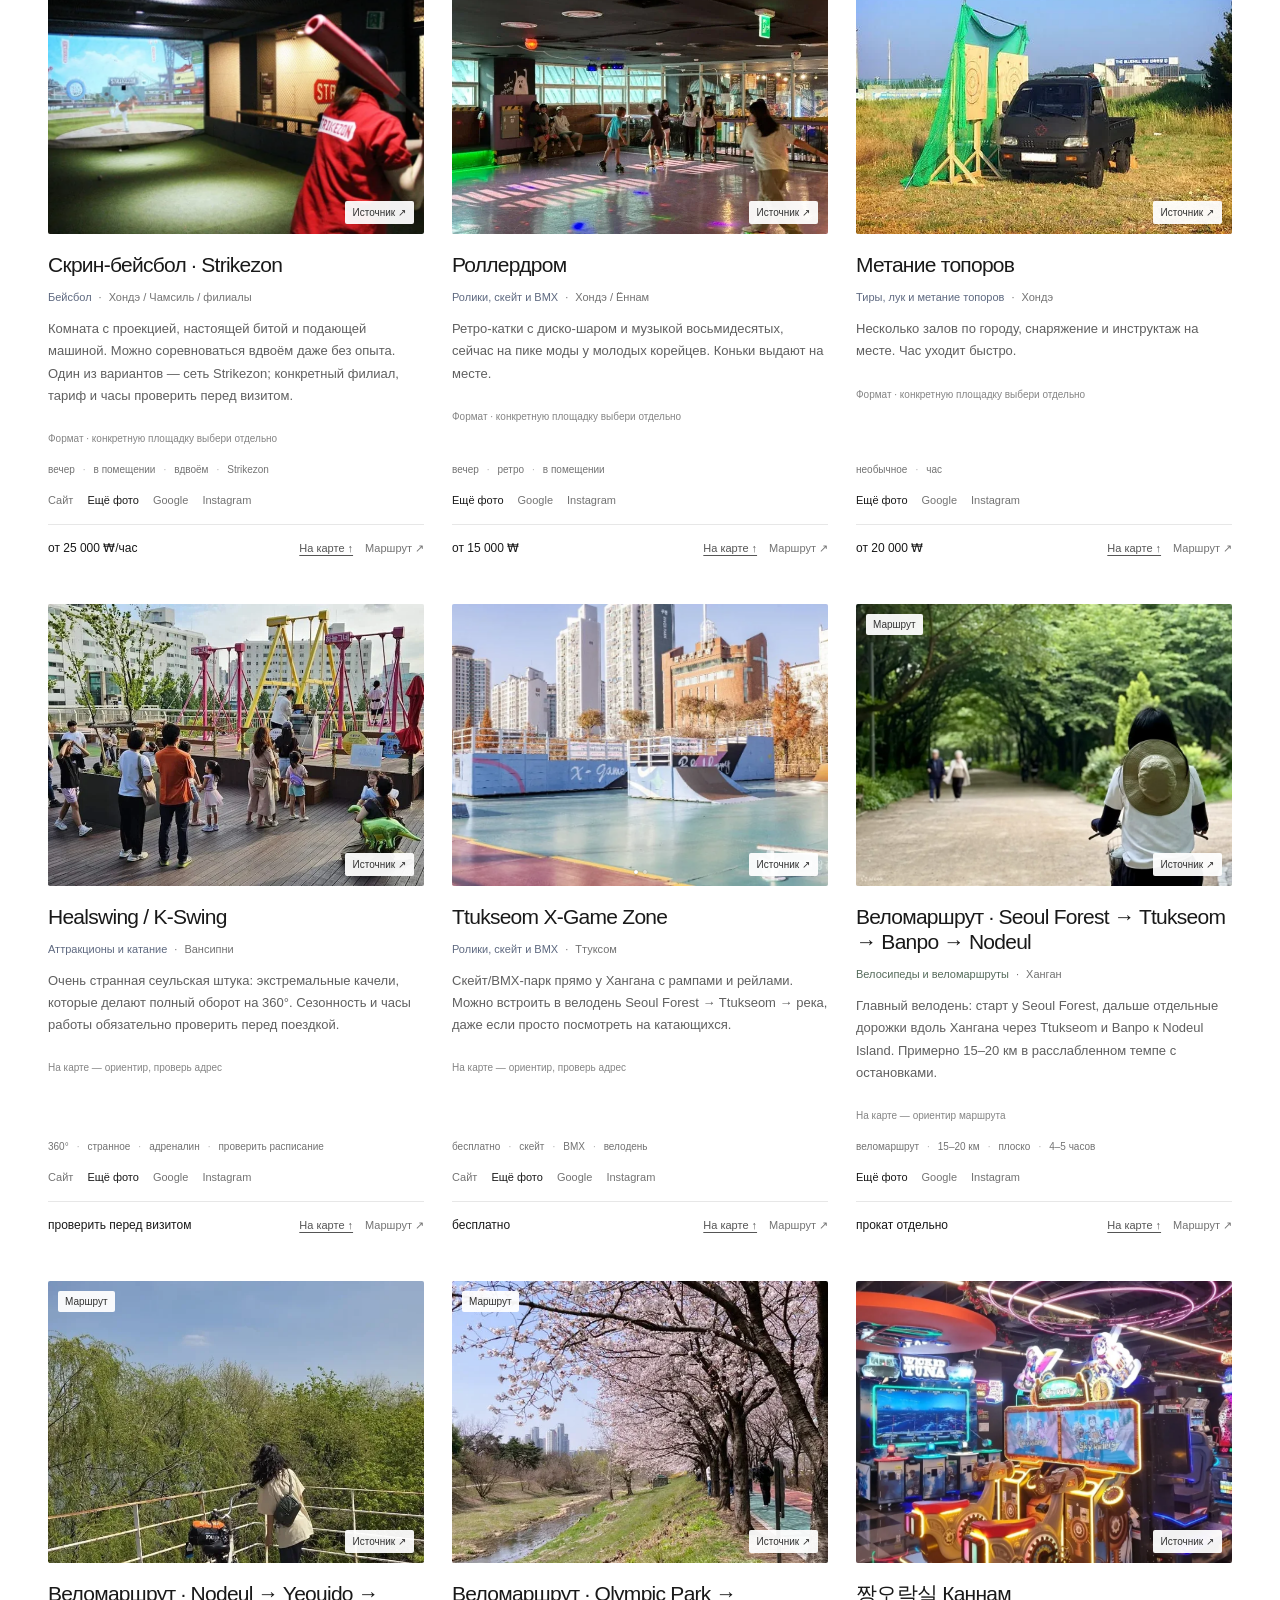
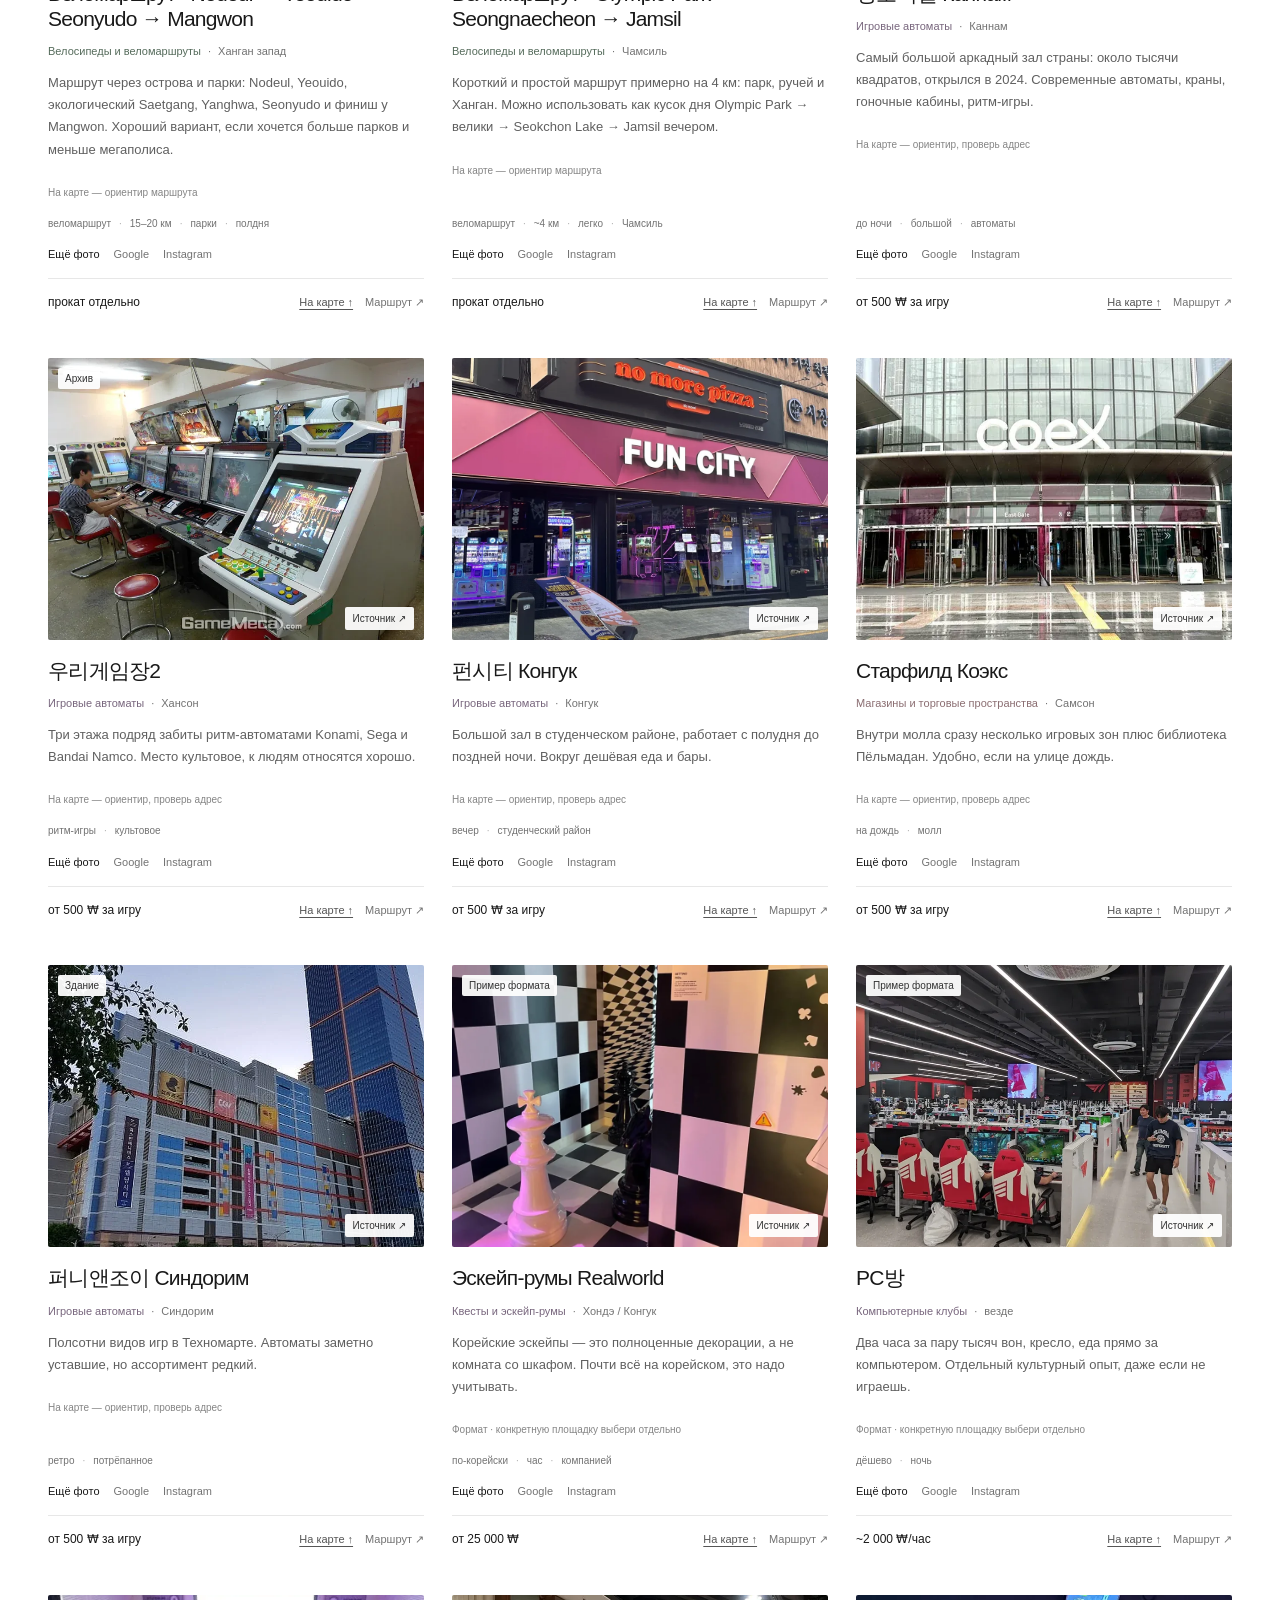
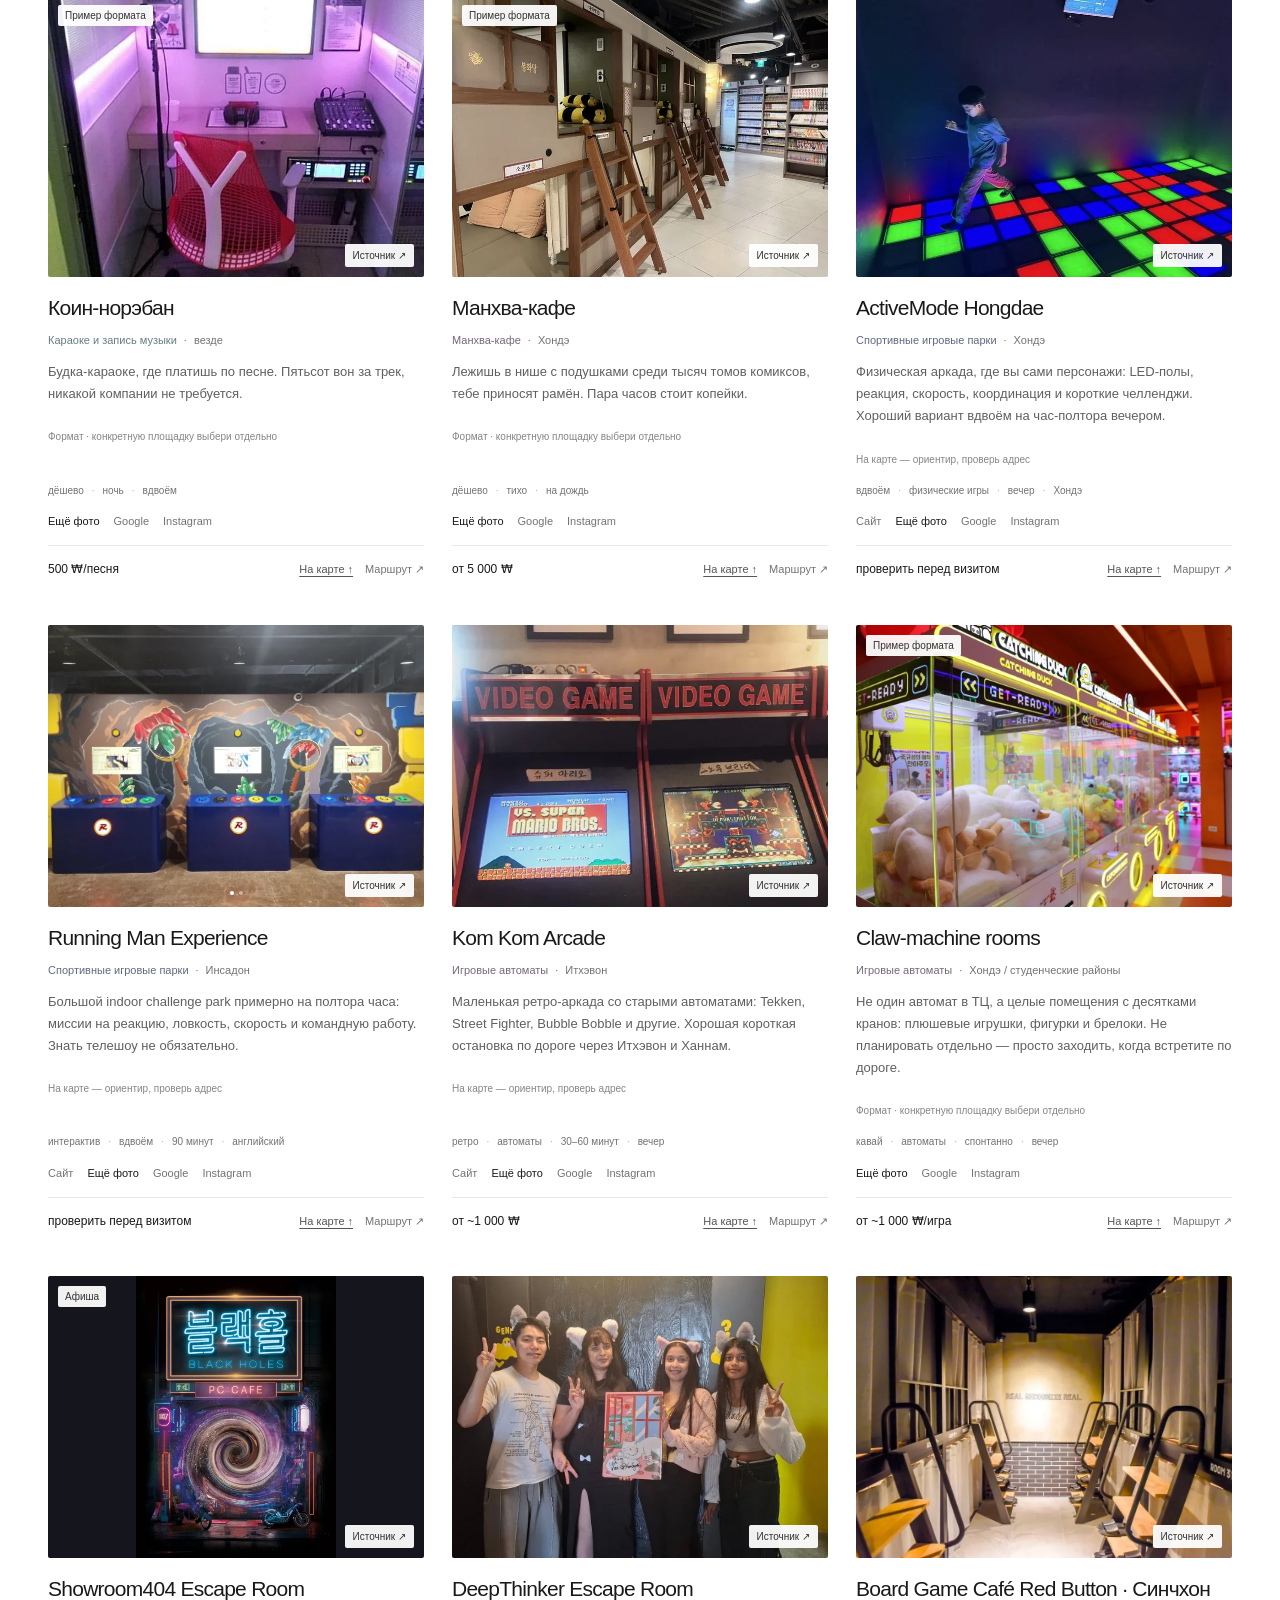
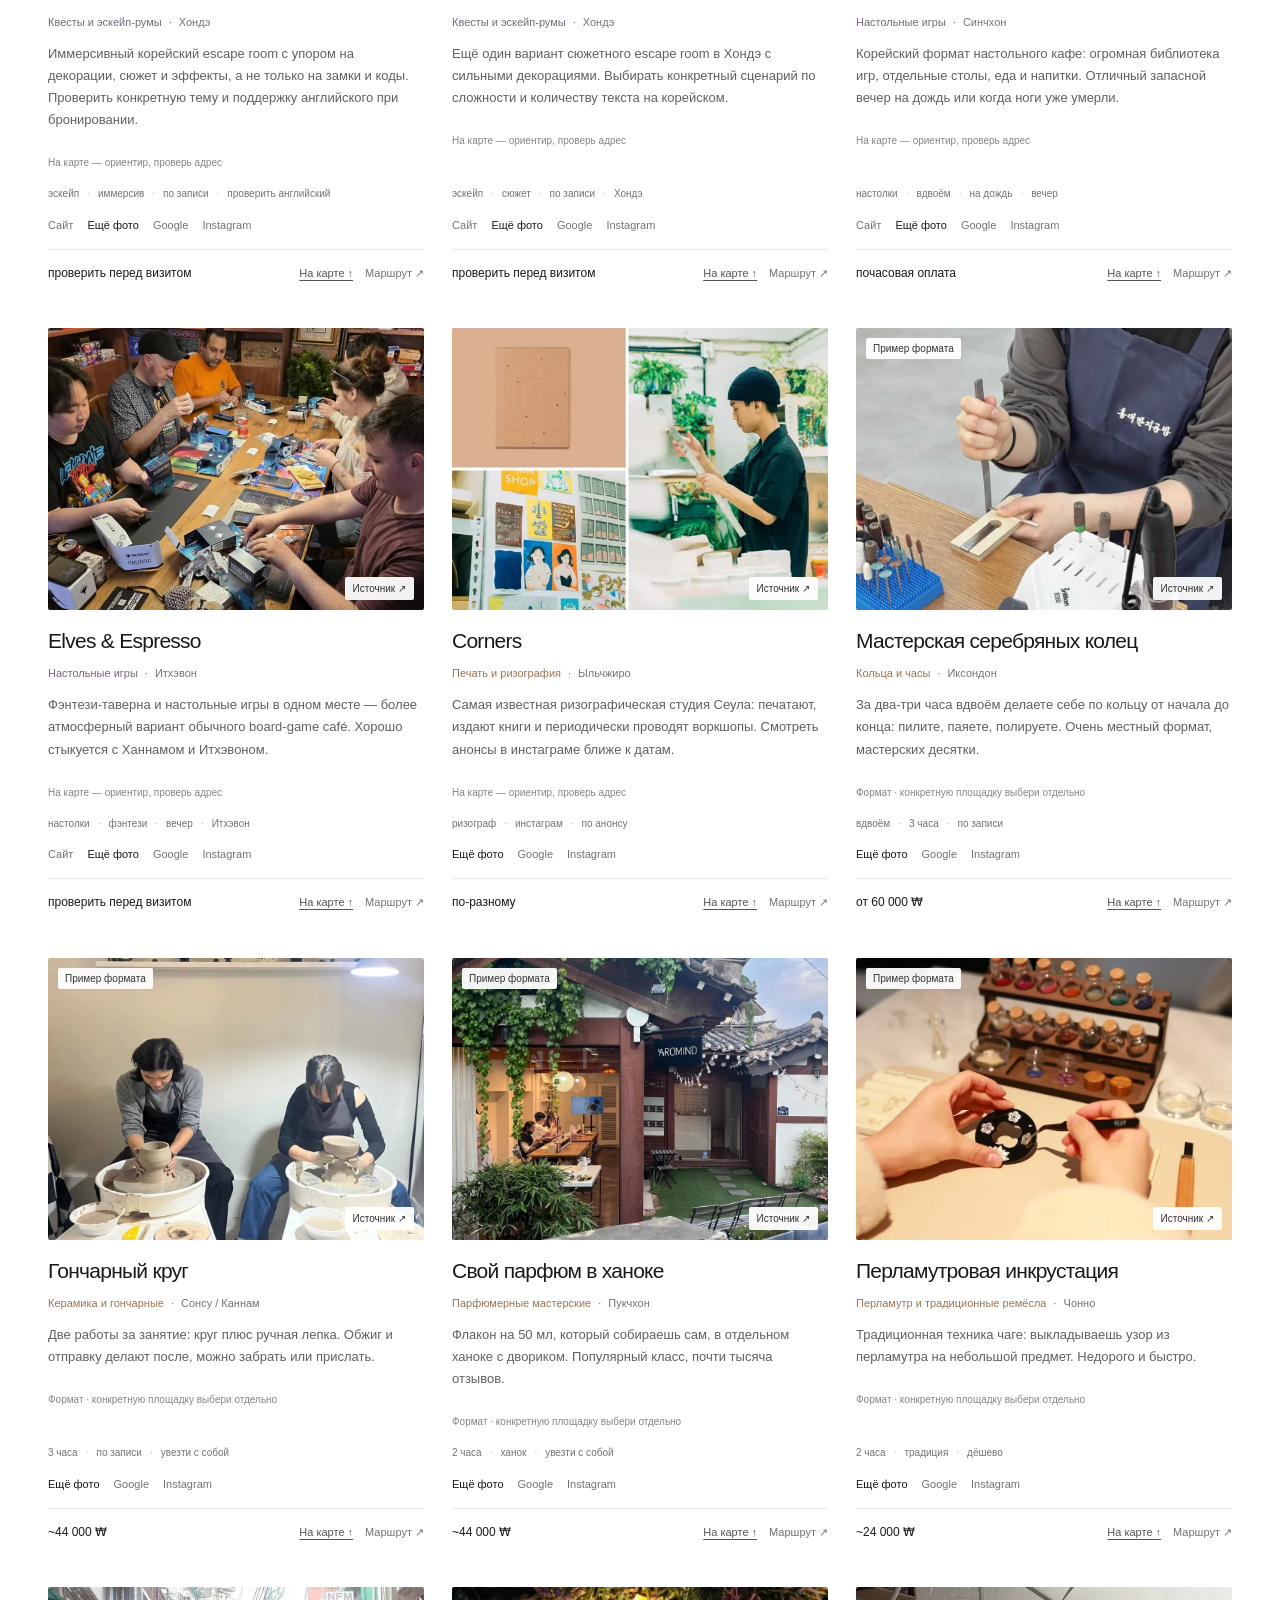
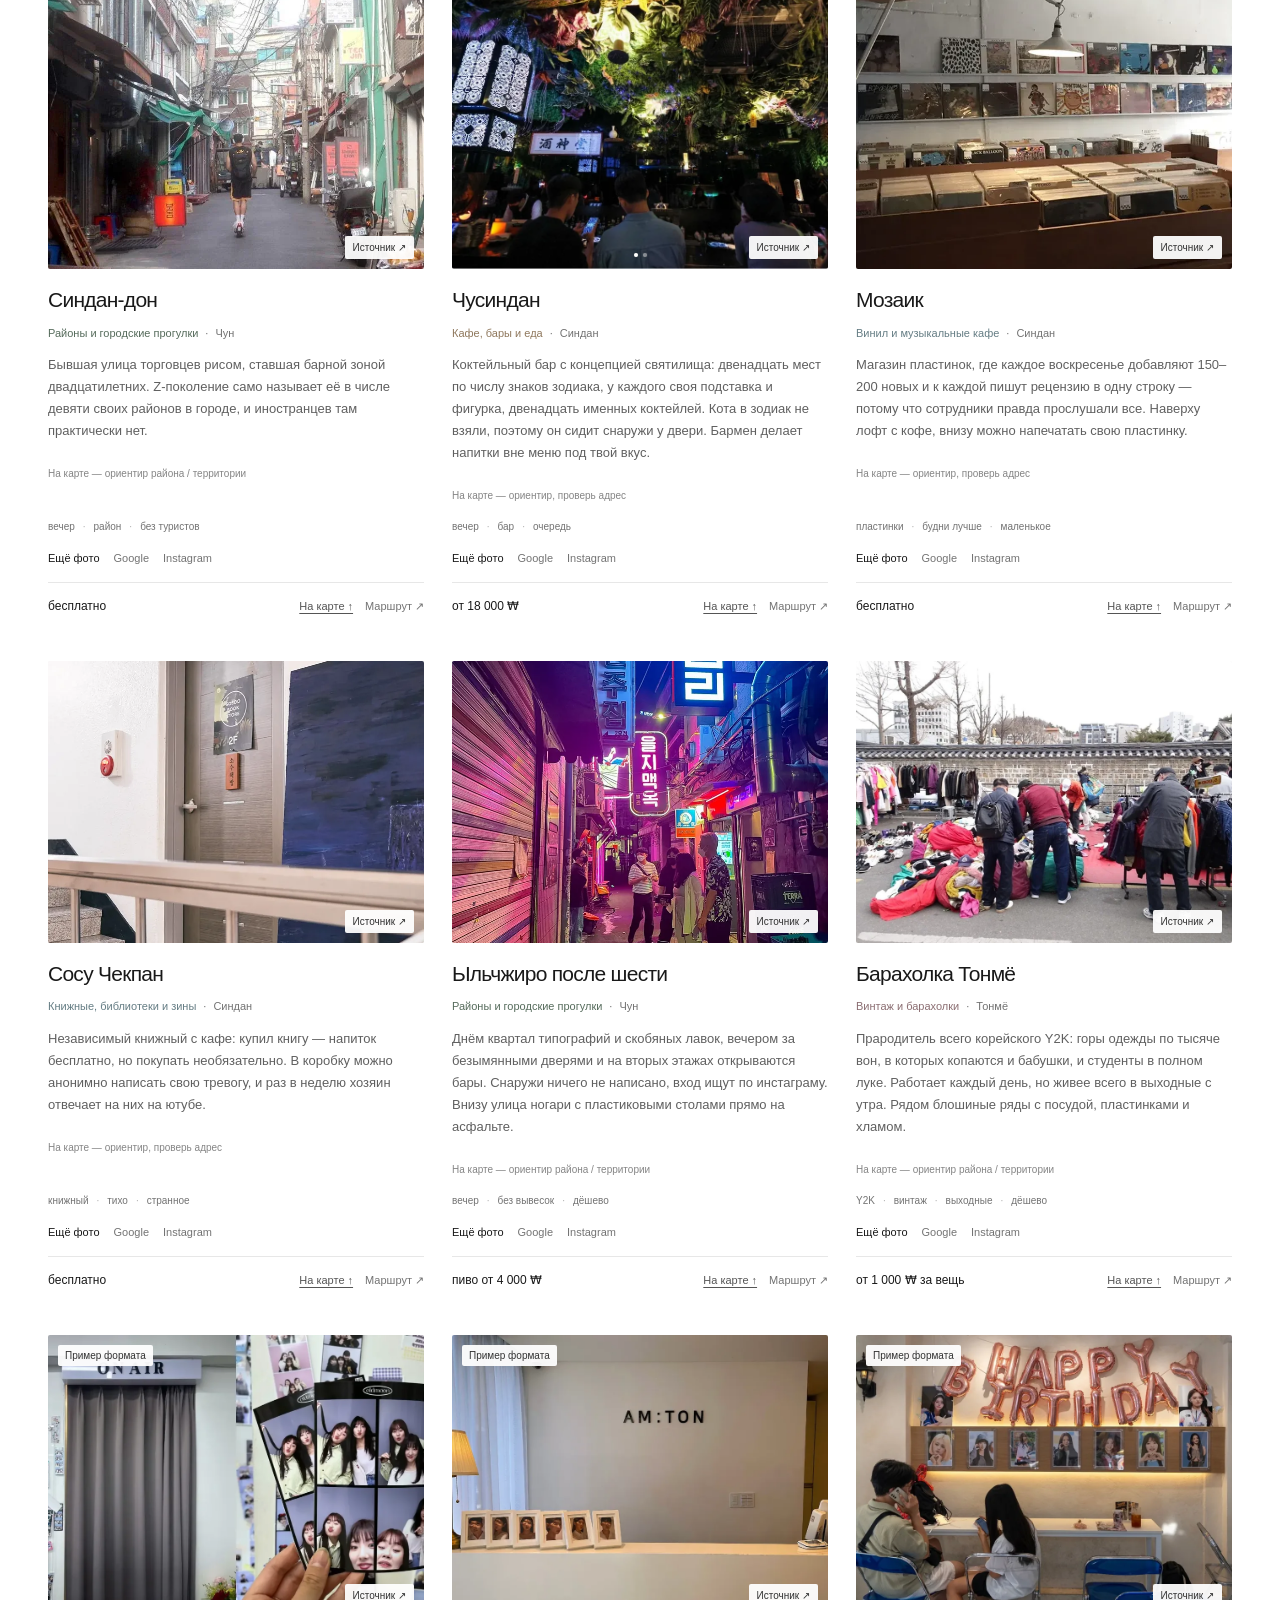
==== commit 0588eee7: "Integrate museum programme as a dedicated guide section" ====
--- a/index.html
+++ b/index.html
@@ -10,6 +10,7 @@
 <link rel="stylesheet" href="assets/vendor/leaflet/leaflet.css">
 <link rel="stylesheet" href="assets/vendor/markercluster/MarkerCluster.css">
 <link rel="stylesheet" href="assets/map.css">
+<link rel="stylesheet" href="assets/museums.css">
 <style>
 :root{color-scheme:light;padding-top:env(safe-area-inset-top,0px);padding-bottom:env(safe-area-inset-bottom,0px)}
 body{margin:0;font:14px/1.4 system-ui,-apple-system,sans-serif}
@@ -215,7 +216,7 @@
     <div class="mast-top">
       <a class="wordmark" href="#">Korea<span> / 2026</span></a>
       <nav class="mast-nav" aria-label="Разделы">
-        <a href="#places">Места</a><a href="museums.html">Музеи</a><a href="#dates">Планы</a><a href="#notes">Заметки</a>
+        <a href="#places">Места</a><a href="#museums">Музеи</a><a href="#dates">Планы</a><a href="#notes">Заметки</a>
       </nav>
     </div>
     <div class="intro">
@@ -251,8 +252,9 @@
     </details>
   </header>
 
-  <div class="section-title" id="places"><h2>Места</h2><p>Выбирай по настроению.</p></div>
-  <p class="museum-guide-link"><a href="museums.html">Музеи отдельно: выставки, часы и приоритеты ↗</a></p>
+  <section id="places" aria-labelledby="places-title">
+  <div class="section-title"><h2 id="places-title">Места</h2><p>Выбирай по настроению.</p></div>
+  <p class="museum-guide-link"><a href="#museums">Раздел «Музеи»: выставки, часы и приоритеты ↓</a></p>
   <div class="controls">
     <div class="ctl-row">
       <div class="cities" role="group" aria-label="Город">
@@ -327,6 +329,89 @@
 
   <div class="grid" id="grid"></div>
   <div class="empty" id="empty" hidden>Под эти фильтры ничего не попало. Сбрось пару тегов.</div>
+
+  </section>
+
+  <section class="museum-guide" id="museums" aria-labelledby="museums-title">
+    <header class="museum-guide-head"><p class="eyebrow">Сеул · 28 октября — 11 ноября 2026</p><h2 id="museums-title">Музеи и выставки.</h2><p class="museum-guide-intro">Пространство у Do Ho Suh, системы Левитта, виртуальные личности у Lynn Hershman Leeson. Вся арт-программа поездки: что выбрать, когда идти и что бронировать.</p><p class="museum-guide-meta"><span>9 мест</span><span>4 главных музея</span><span>Выставки, часы, билеты</span></p></header>
+    <nav class="museum-section-nav" aria-label="Раздел музеев"><a href="#museum-must">Главные <span>4</span></a><a href="#museum-choose">На выбор <span>2</span></a><a href="#museum-nearby">По пути <span>3</span></a><a href="#museum-planning">Практика</a><a href="#places">← Места</a></nav>
+<section class="museum-section" id="museum-must" aria-labelledby="museum-must-title"><div class="section-intro"><p class="eyebrow">01 / Главные музеи</p><h3 id="museum-must-title">Начать с этих четырёх.</h3><p>Leeum, MMCA и SeMA — главные приоритеты. APMA — следующий обязательный кандидат, особенно ради Левитта и архитектуры.</p></div><div class="museum-grid"><article class="museum" id="museum-leeum" aria-labelledby="museum-leeum-title">
+      <div class="museum-top"><span class="number">01</span><span>Обязательно</span></div>
+      <h4 id="museum-leeum-title">Leeum</h4><p class="identity">Leeum Museum of Art · Ханнам</p>
+      <p class="museum-lead">Искусство, внутрь которого заходишь.</p><p class="why">Пространство, цвет, свет, звук и движение вместо привычных картин на стене. Самый высокий приоритет в подборке: 10/10.</p>
+      <ul class="exhibitions"><li><h5>Inside Other Spaces: Environments by Women Artists 1956–1976</h5><p class="date">до 29 ноября 2026</p><p>Исторические environments женщин-художниц: работы, которые воспринимаешь всем телом, перемещаясь внутри.</p></li><li><h5>Koo Jeong A: OUSSSS</h5><p class="date">до 27 декабря 2026</p><p>Свет и темнота, запах, температура, исчезающие и изменяющиеся материалы.</p></li><li><h5>Idea Museum, After Tomorrow</h5><p class="date">до 29 ноября 2026</p><p>Ещё одна выставка, которую можно застать в эту поездку.</p></li></ul>
+      <dl class="practical"><div><dt>Когда</dt><dd>Вт–вс 10:00–18:00. Понедельник — выходной.</dd></div><div><dt>Билет</dt><dd>25 000 ₩ за обе специальные выставки; по отдельности — 18 000 ₩.</dd></div><div><dt>Бронь</dt><dd>Бронь открывается за 14 дней. Возможна покупка на месте.</dd></div></dl>
+      <p class="plan">Выделить около трёх часов, затем продолжить прогулку по Hannam.</p>
+      <div class="museum-links"><a href="https://search.naver.com/search.naver?query=%EB%A6%AC%EC%9B%80%EB%AF%B8%EC%88%A0%EA%B4%80%20Inside%20Other%20Spaces%3A%20Environments%20by%20Women%20Artists%201956%E2%80%931976" target="_blank" rel="noopener noreferrer">Программа и билеты в Naver ↗</a><a href="https://www.google.com/maps/search/?api=1&amp;query=%EB%A6%AC%EC%9B%80%EB%AF%B8%EC%88%A0%EA%B4%80%20%EC%84%9C%EC%9A%B8" target="_blank" rel="noopener noreferrer">Маршрут ↗</a></div>
+    </article><article class="museum" id="museum-mmca" aria-labelledby="museum-mmca-title">
+      <div class="museum-top"><span class="number">02</span><span>Обязательно</span></div>
+      <h4 id="museum-mmca-title">MMCA Seoul</h4><p class="identity">National Museum of Modern and Contemporary Art, Seoul · Самчхон</p>
+      <p class="museum-lead">Дом, память и архитектура у Do Ho Suh.</p><p class="why">Архитектура, масштаб и физическое ощущение помещения — одна из самых подходящих выставок поездки.</p>
+      <ul class="exhibitions"><li><h5>Do Ho Suh</h5><p class="date">до 9 февраля 2027</p><p>Работы о доме, памяти, пространстве и масштабе.</p></li><li><h5>Korea Artist Prize 2026</h5><p class="date">до 6 декабря 2026</p><p>Параллельная программа музея.</p></li><li><h5>MMCA × LG OLED Series 2026</h5><p class="date">до 29 ноября 2026</p><p>Ещё одна выставка на даты поездки.</p></li></ul>
+      <dl class="practical"><div><dt>Когда</dt><dd>Пн, вт, чт, пт, вс 10:00–18:00. Ср и сб 10:00–21:00. В понедельник открыт.</dd></div><div><dt>Билет</dt><dd>Стоимость выбранной выставки уточнить при бронировании.</dd></div><div><dt>Бронь</dt><dd>На Do Ho Suh лучше бронировать заранее: онлайн-слоты могут закончиться. Часть билетов ежедневно оставляют для продажи на месте; возможны очереди.</dd></div></dl>
+      <p class="plan">Хороший вариант на понедельник, 2 или 9 ноября: MMCA + Samcheong. В другие дни удобно совместить с Bukchon и Музеем ремёсел.</p>
+      <div class="museum-links"><a href="https://search.naver.com/search.naver?query=%EA%B5%AD%EB%A6%BD%ED%98%84%EB%8C%80%EB%AF%B8%EC%88%A0%EA%B4%80%20%EC%84%9C%EC%9A%B8%20Do%20Ho%20Suh" target="_blank" rel="noopener noreferrer">Программа и билеты в Naver ↗</a><a href="https://www.google.com/maps/search/?api=1&amp;query=%EA%B5%AD%EB%A6%BD%ED%98%84%EB%8C%80%EB%AF%B8%EC%88%A0%EA%B4%80%20%EC%84%9C%EC%9A%B8%20%EC%84%9C%EC%9A%B8" target="_blank" rel="noopener noreferrer">Маршрут ↗</a></div>
+    </article><article class="museum" id="museum-sema" aria-labelledby="museum-sema-title">
+      <div class="museum-top"><span class="number">03</span><span>Обязательно</span></div>
+      <h4 id="museum-sema-title">SeMA</h4><p class="identity">Seoul Museum of Art · Сеул</p>
+      <p class="museum-lead">Идентичность, интернет, AI и человек рядом с машиной.</p><p class="why">Первая музейная персональная выставка Lynn Hershman Leeson в Азии: около 200 работ за шесть десятилетий. По приоритету — рядом с APMA.</p>
+      <ul class="exhibitions"><li><h5>Lynn Hershman Leeson: First Person Plural</h5><p class="date">21 октября 2026 — 21 февраля 2027</p><p>Наблюдение, технологии, виртуальные личности, генетическая инженерия и отношения человека с машиной. Среди работ — интерактивная Lorna (1979–84), где зритель вмешивается в жизнь персонажа, и чат-агент Agent Ruby конца 1990-х — начала 2000-х.</p></li><li><h5>Beneath Technology: Scenes at the Threshold</h5><p class="date">до 22 ноября 2026</p><p>Живопись, печатная графика, new media и фотография.</p></li></ul>
+      <dl class="practical"><div><dt>Когда</dt><dd>Вт–чт 10:00–20:00, пт 10:00–21:00. В ноябре сб–вс 10:00–18:00. Понедельник — выходной.</dd></div><div><dt>Билет</dt><dd>Бесплатно.</dd></div><div><dt>Бронь</dt><dd>Условия входа и программу проверить перед посещением.</dd></div></dl>
+      <p class="plan">Выделить отдельное музейное посещение. SeMA и Seo-Seoul Museum of Art — разные музеи.</p>
+      <div class="museum-links"><a href="https://search.naver.com/search.naver?query=%EC%84%9C%EC%9A%B8%EC%8B%9C%EB%A6%BD%EB%AF%B8%EC%88%A0%EA%B4%80%20Lynn%20Hershman%20Leeson%3A%20First%20Person%20Plural" target="_blank" rel="noopener noreferrer">Программа и билеты в Naver ↗</a><a href="https://www.google.com/maps/search/?api=1&amp;query=%EC%84%9C%EC%9A%B8%EC%8B%9C%EB%A6%BD%EB%AF%B8%EC%88%A0%EA%B4%80%20%EC%84%9C%EC%9A%B8" target="_blank" rel="noopener noreferrer">Маршрут ↗</a></div>
+    </article><article class="museum" id="museum-apma" aria-labelledby="museum-apma-title">
+      <div class="museum-top"><span class="number">04</span><span>Очень стоит</span></div>
+      <h4 id="museum-apma-title">APMA</h4><p class="identity">Amorepacific Museum of Art · Ёнсан</p>
+      <p class="museum-lead">Sol LeWitt: от идеи и правила к пространству.</p><p class="why">Для человека из дизайна: идея → правило → система → исполнение → пространство. Всё это внутри штаб-квартиры Amorepacific Дэвида Чипперфильда. Приоритет из подборки: 9/10.</p>
+      <ul class="exhibitions"><li><h5>Sol LeWitt: Open Structure</h5><p class="date">1 сентября 2026 — 28 февраля 2027</p><p>Первая большая персональная выставка Левитта в Корее: 45 работ и 13 wall drawings, структуры, принты, фотографии и архив. Настенные рисунки выполняются по инструкциям художника под конкретное пространство: идея важнее физического «оригинала».</p></li></ul>
+      <dl class="practical"><div><dt>Когда</dt><dd>Вт–вс 10:00–18:00. Понедельник — выходной.</dd></div><div><dt>Билет</dt><dd>18 000 ₩.</dd></div><div><dt>Бронь</dt><dd>Нужна предварительная бронь. Для зарубежных посетителей предусмотрена ограниченная продажа билетов на месте.</dd></div></dl>
+      <p class="plan">Один из четырёх главных музеев поездки. Сначала выбрать время посещения и забронировать билет.</p>
+      <div class="museum-links"><a href="https://search.naver.com/search.naver?query=%EC%95%84%EB%AA%A8%EB%A0%88%ED%8D%BC%EC%8B%9C%ED%94%BD%EB%AF%B8%EC%88%A0%EA%B4%80%20Sol%20LeWitt%3A%20Open%20Structure" target="_blank" rel="noopener noreferrer">Программа и билеты в Naver ↗</a><a href="https://www.google.com/maps/search/?api=1&amp;query=%EC%95%84%EB%AA%A8%EB%A0%88%ED%8D%BC%EC%8B%9C%ED%94%BD%EB%AF%B8%EC%88%A0%EA%B4%80%20%EC%84%9C%EC%9A%B8" target="_blank" rel="noopener noreferrer">Маршрут ↗</a></div>
+    </article></div></section><section class="museum-section" id="museum-choose" aria-labelledby="museum-choose-title"><div class="section-intro"><p class="eyebrow">02 / На выбор</p><h3 id="museum-choose-title">Фотография или digital.</h3><p>Добавить один из двух, чтобы поездка не превратилась в бесконечные музеи. У Piknic важны даты кино, у Seo-Seoul — окончание выставки 8 ноября.</p></div><div class="museum-grid"><article class="museum" id="museum-piknic" aria-labelledby="museum-piknic-title">
+      <div class="museum-top"><span class="number">05</span><span>Если хочется фотографии</span></div>
+      <h4 id="museum-piknic-title">Piknic</h4><p class="identity">Piknic · Хвехён</p>
+      <p class="museum-lead">Deborah Turbeville и немое кино с живой музыкой.</p><p class="why">Странная, размытая, кинематографичная fashion/editorial photography. Выставка — 8,5/10; вместе с немым кино — 9/10.</p>
+      <ul class="exhibitions"><li><h5>Deborah Turbeville: Atmosphere</h5><p class="date">с 23 октября 2026</p><p>Первая персональная выставка фотографа в Корее: около 200 работ, в том числе 102 винтажных отпечатка и коллажа.</p></li><li><h5>Silent Film Theater: The Hands of Orlac</h5><p class="date">30–31 октября 2026</p><p>Немое кино с живой современной музыкой. Всего 50 мест на сеанс.</p></li><li><h5>Silent Film Theater: The Docks of New York</h5><p class="date">6–7 ноября 2026</p><p>Вторая программа немого кино на даты поездки, также с живой музыкой.</p></li></ul>
+      <dl class="practical"><div><dt>Когда</dt><dd>Вт–вс 10:00–18:00. Понедельник — выходной.</dd></div><div><dt>Билет</dt><dd>Выставка + фильм — 39 000 ₩. Отдельный билет на выставку уточнить.</dd></div><div><dt>Бронь</dt><dd>На кино лучше выбрать сеанс заранее: зал рассчитан на 50 человек.</dd></div></dl>
+      <p class="plan">Выбрать вместо ещё одного большого музея, если хочется фотографии, атмосферы и необычного вечера.</p>
+      <div class="museum-links"><a href="https://search.naver.com/search.naver?query=%ED%94%BC%ED%81%AC%EB%8B%89%20%EC%84%9C%EC%9A%B8%20Deborah%20Turbeville%3A%20Atmosphere" target="_blank" rel="noopener noreferrer">Программа и билеты в Naver ↗</a><a href="https://www.google.com/maps/search/?api=1&amp;query=%ED%94%BC%ED%81%AC%EB%8B%89%20%EC%84%9C%EC%9A%B8%20%EC%84%9C%EC%9A%B8" target="_blank" rel="noopener noreferrer">Маршрут ↗</a></div>
+    </article><article class="museum" id="museum-seo-seoul" aria-labelledby="museum-seo-seoul-title">
+      <div class="museum-top"><span class="number">06</span><span>Если хочется digital / new media</span></div>
+      <h4 id="museum-seo-seoul-title">Seo-Seoul Museum of Art</h4><p class="identity">Seo-Seoul Museum of Art · Кымчхон / Geumcheon</p>
+      <p class="museum-lead">Игровые движки и видео у Kim Heecheon.</p><p class="why">Новый музей new media и междисциплинарного искусства. Содержание — 8,5/10, логистика — 5/10: сюда нужно ехать специально. Это не «Сеульский музей фотографии».</p>
+      <ul class="exhibitions"><li><h5>Kim Heecheon: Moles</h5><p class="date">до 8 ноября 2026</p><p>Game engines, видео, фотография и инсталляция. Новая работа Lemon (2026) и более ранние автоматические игры и фильмы на Unity.</p></li></ul>
+      <dl class="practical"><div><dt>Когда</dt><dd>Вт–пт 10:00–20:00. В ноябре сб–вс 10:00–18:00. Понедельник — выходной.</dd></div><div><dt>Билет</dt><dd>Бесплатно.</dd></div><div><dt>Бронь</dt><dd>Проверить режим работы перед отдельной поездкой в Geumcheon.</dd></div></dl>
+      <p class="plan">Успеть до 8 ноября. Выбрать, если интерес к digital-искусству перевешивает дорогу; не путать с SeMA.</p>
+      <div class="museum-links"><a href="https://search.naver.com/search.naver?query=%EC%84%9C%EC%84%9C%EC%9A%B8%EB%AF%B8%EC%88%A0%EA%B4%80%20Kim%20Heecheon%3A%20Moles" target="_blank" rel="noopener noreferrer">Программа и билеты в Naver ↗</a><a href="https://www.google.com/maps/search/?api=1&amp;query=%EC%84%9C%EC%84%9C%EC%9A%B8%EB%AF%B8%EC%88%A0%EA%B4%80%20%EC%84%9C%EC%9A%B8" target="_blank" rel="noopener noreferrer">Маршрут ↗</a></div>
+    </article></div></section><section class="museum-section" id="museum-nearby" aria-labelledby="museum-nearby-title"><div class="section-intro"><p class="eyebrow">03 / По пути</p><h3 id="museum-nearby-title">Оказались рядом — зайти.</h3><p>SongEun и Музей ремёсел вписать в прогулку по району. DDP оставить по интересу к Тибо или ради вечерней архитектуры.</p></div><div class="museum-grid"><article class="museum" id="museum-songeun" aria-labelledby="museum-songeun-title">
+      <div class="museum-top"><span class="number">07</span><span>Когда будете в Чхондаме</span></div>
+      <h4 id="museum-songeun-title">SongEun</h4><p class="identity">SongEun · Чхондам / Cheongdam</p>
+      <p class="museum-lead">Современное искусство и здание Herzog &amp; de Meuron.</p><p class="why">Половина причины зайти — сама архитектура. Приоритет 7/10: не строить день вокруг музея, но заглянуть, оказавшись в Cheongdam.</p>
+      <ul class="exhibitions"><li><h5>LIGHT, FORM AND VISION: Roman Heritage in Dialogue with Korean Contemporary Art</h5><p class="date">29 октября — 14 ноября 2026</p><p>Bulgari и SongEun: корейские художники переосмысливают язык B.zero1 и римскую архитектуру через скульптуру, видео, звук, инсталляцию и живопись. В подземном bunker room — ретроспективная часть.</p></li></ul>
+      <dl class="practical"><div><dt>Когда</dt><dd>Пн–сб 11:00–18:30. Воскресенье — выходной. Экскурсии с доцентом — в 15:00 и 17:00.</dd></div><div><dt>Билет</dt><dd>Бесплатно.</dd></div><div><dt>Бронь</dt><dd>На эту выставку нужна предварительная запись через Naver.</dd></div></dl>
+      <p class="plan">Совместить с прогулкой по Cheongdam. В отличие от большинства музеев этой подборки, открыт в понедельник.</p>
+      <div class="museum-links"><a href="https://search.naver.com/search.naver?query=%EC%86%A1%EC%9D%80%20LIGHT%2C%20FORM%20AND%20VISION%3A%20Roman%20Heritage%20in%20Dialogue%20with%20Korean%20Contemporary%20Art" target="_blank" rel="noopener noreferrer">Программа и билеты в Naver ↗</a><a href="https://www.google.com/maps/search/?api=1&amp;query=%EC%86%A1%EC%9D%80%20%EC%84%9C%EC%9A%B8" target="_blank" rel="noopener noreferrer">Маршрут ↗</a></div>
+    </article><article class="museum" id="museum-craft" aria-labelledby="museum-craft-title">
+      <div class="museum-top"><span class="number">08</span><span>Лёгкий вечер по пути</span></div>
+      <h4 id="museum-craft-title">Музей ремёсел</h4><p class="identity">Seoul Museum of Craft Art · Анкук / Samcheong</p>
+      <p class="museum-lead">Корейское ремесло после прогулки и ужина.</p><p class="why">Не обязательно выделять музейный день: сюда удобно зайти вечером после Samcheong, Bukchon или MMCA.</p>
+      <ul class="exhibitions"><li><h5>Equinox: Autumn Equinox_Spring Equinox</h5><p class="date">до марта 2027</p><p>Современное ремесло из музейных даров.</p></li><li><h5>Andong Byeolgung, Layers of Time</h5><p class="date">на даты поездки</p><p>Дополнить постоянными выставками по корейскому ремеслу.</p></li></ul>
+      <dl class="practical"><div><dt>Когда</dt><dd>До 30 ноября 2026 Exhibition Building 1: вт, ср, пт, сб, вс до 21:00; чт до 18:00. Понедельник — выходной. Время открытия и часы других корпусов уточнить.</dd></div><div><dt>Билет</dt><dd>Бесплатно.</dd></div><div><dt>Бронь</dt><dd>Для вечернего посещения ориентироваться именно на Exhibition Building 1.</dd></div></dl>
+      <p class="plan">Samcheong / Bukchon → MMCA → прогулка → ужин → Музей ремёсел около 19:00. Для позднего захода выбрать вт, ср, пт, сб или вс.</p>
+      <div class="museum-links"><a href="https://search.naver.com/search.naver?query=%EC%84%9C%EC%9A%B8%EA%B3%B5%EC%98%88%EB%B0%95%EB%AC%BC%EA%B4%80%20Equinox%3A%20Autumn%20Equinox_Spring%20Equinox" target="_blank" rel="noopener noreferrer">Программа и билеты в Naver ↗</a><a href="https://www.google.com/maps/search/?api=1&amp;query=%EC%84%9C%EC%9A%B8%EA%B3%B5%EC%98%88%EB%B0%95%EB%AC%BC%EA%B4%80%20%EC%84%9C%EC%9A%B8" target="_blank" rel="noopener noreferrer">Маршрут ↗</a></div>
+    </article><article class="museum" id="museum-ddp" aria-labelledby="museum-ddp-title">
+      <div class="museum-top"><span class="number">09</span><span>Если останется время</span></div>
+      <h4 id="museum-ddp-title">DDP</h4><p class="identity">Dongdaemun Design Plaza · Тондэмун</p>
+      <p class="museum-lead">Wayne Thiebaud — по интересу. Архитектура — вечером.</p><p class="why">Если нравится Тибо — идти на выставку. Иначе вечерняя архитектура DDP интереснее; не жертвовать ради него Leeum, MMCA или APMA.</p>
+      <ul class="exhibitions"><li><h5>Wayne Thiebaud: The Order of Things</h5><p class="date">до 21 февраля 2027</p><p>Выставка для тех, кому интересен именно этот художник.</p></li></ul>
+      <dl class="practical"><div><dt>Когда</dt><dd>Часы выставки и последний вход уточнить отдельно.</dd></div><div><dt>Билет</dt><dd>Стоимость билета уточнить при бронировании.</dd></div><div><dt>Бронь</dt><dd>Проверить выставочную площадку внутри DDP и условия билета.</dd></div></dl>
+      <p class="plan">Вечерняя прогулка вокруг DDP или выставка как дополнительный вариант, когда основные музеи уже выбраны.</p>
+      <div class="museum-links"><a href="https://search.naver.com/search.naver?query=%EB%8F%99%EB%8C%80%EB%AC%B8%EB%94%94%EC%9E%90%EC%9D%B8%ED%94%8C%EB%9D%BC%EC%9E%90%20Wayne%20Thiebaud%3A%20The%20Order%20of%20Things" target="_blank" rel="noopener noreferrer">Программа и билеты в Naver ↗</a><a href="https://www.google.com/maps/search/?api=1&amp;query=%EB%8F%99%EB%8C%80%EB%AC%B8%EB%94%94%EC%9E%90%EC%9D%B8%ED%94%8C%EB%9D%BC%EC%9E%90%20%EC%84%9C%EC%9A%B8" target="_blank" rel="noopener noreferrer">Маршрут ↗</a></div>
+    </article></div></section>
+<section class="planning" id="museum-planning" aria-labelledby="museum-planning-title"><p class="eyebrow">04 / Практика</p><h3 id="museum-planning-title">Оставить время на город.</h3><div class="planning-grid"><article><h4>Понедельник — для MMCA</h4><p>2 и 9 ноября MMCA можно совместить с Samcheong. Leeum, APMA, SeMA, Piknic, Seo-Seoul и Музей ремёсел по понедельникам закрыты. SongEun открыт, но находится в другом районе.</p></article><article><h4>Сначала забронировать</h4><p>Leeum — за 14 дней; MMCA / Do Ho Suh — заранее из-за спроса; APMA — предварительная бронь; SongEun — запись в Naver. На немое кино в Piknic всего 50 мест на сеанс.</p></article><article><h4>Не пропустить короткие окна</h4><p>Kim Heecheon в Seo-Seoul — до 8 ноября. Кино в Piknic — 30–31 октября и 6–7 ноября. Выставка SongEun открывается 29 октября и идёт до 14 ноября.</p></article><article><h4>Вечерний музей</h4><p>MMCA работает до 21:00 по средам и субботам. В Музее ремёсел до 30 ноября по вт, ср, пт, сб и вс до 21:00 открыт Exhibition Building 1. С четвергом этот план не работает.</p></article></div></section>
+
+    <p class="museum-source">Программа, приоритеты, часы и цены перенесены из твоей обновлённой подборки на даты поездки. Перед визитом проверь расписание и наличие билетов. Даты января–марта после осени 2026 указаны как 2027 год.</p>
+  </section>
 
   <section class="block" id="dates">
     <h2>Две даты, под которые стоит построить дни</h2>
--- a/assets/museums.css
+++ b/assets/museums.css
@@ -0,0 +1,42 @@
+/* Museum programme is an independent section of the main guide. */
+.museum-guide{--muted:var(--fg-dim);margin-top:80px;border-top:1px solid var(--line);padding-top:32px;scroll-margin-top:-140px}
+#museums [id]{scroll-margin-top:-90px}
+.museum-guide h2,.museum-guide h3,.museum-guide h4,.museum-guide h5{font-weight:500;margin:0}
+.museum-guide .eyebrow{font-size:12px;color:var(--muted);margin-bottom:18px}
+.museum-guide-head>h2{font-size:clamp(34px,4.5vw,56px);line-height:1.08;letter-spacing:-.055em}
+.museum-guide-intro{max-width:630px;margin-top:22px;font-size:16px;line-height:1.7;color:var(--muted)}
+.museum-guide-meta{display:flex;flex-wrap:wrap;gap:8px 28px;margin:24px 0 30px;font-size:12px;color:var(--muted)}
+.museum-section-nav{position:sticky;top:env(safe-area-inset-top,0px);z-index:20;background:#fff;display:flex;gap:28px;overflow:auto;padding:17px 0;border-top:1px solid var(--line);border-bottom:1px solid var(--line);font-size:13px;white-space:nowrap;scrollbar-width:none}
+.museum-section-nav a{text-decoration:none}.museum-section-nav a:hover{text-decoration:underline}.museum-section-nav span{color:var(--muted);font-size:10px;margin-left:5px}
+.museum-guide .museum-section{padding-top:44px;scroll-margin-top:0}
+.museum-guide .section-intro h3,.museum-guide .planning>h3{font-size:32px;line-height:1.15;letter-spacing:-.045em}
+.museum-guide .section-intro>p:last-child{max-width:650px;font-size:14px;color:var(--muted);margin:18px 0 30px}
+.museum-guide .museum-grid{display:grid;grid-template-columns:repeat(2,minmax(0,1fr));column-gap:64px;row-gap:44px}
+.museum-guide .museum{min-width:0;border-top:1px solid var(--fg);padding-top:18px;scroll-margin-top:0}
+.museum-guide .museum-top{display:flex;align-items:center;justify-content:space-between;gap:18px;color:var(--muted);font-size:11px;margin-bottom:16px}
+.museum-guide .number{font-variant-numeric:tabular-nums}
+.museum-guide .museum>h4{font-size:30px;line-height:1.15;letter-spacing:-.045em;overflow-wrap:anywhere}
+.museum-guide .identity{font-size:11px;color:var(--muted);margin-top:10px}
+.museum-guide .museum-lead{font-size:18px;line-height:1.45;margin-top:24px;letter-spacing:-.015em}
+.museum-guide .why{font-size:13px;color:var(--muted);margin-top:12px}
+.museum-guide .exhibitions{padding:0;margin:26px 0 0;list-style:none}
+.museum-guide .exhibitions li{border-top:1px solid var(--line);padding:16px 0}
+.museum-guide .exhibitions h5{font-size:15px;line-height:1.45}
+.museum-guide .exhibitions .date{font-size:11px;color:var(--fg);margin:6px 0 8px}
+.museum-guide .exhibitions li>p:last-child{font-size:13px;color:var(--muted)}
+.museum-guide .practical{margin:0;border-top:1px solid var(--line);font-size:12px;line-height:1.65}
+.museum-guide .practical>div{display:grid;grid-template-columns:60px 1fr;gap:14px;margin-top:14px}
+.museum-guide .practical dt{color:var(--muted)}.museum-guide .practical dd{margin:0}
+.museum-guide .plan{font-size:13px;line-height:1.7;margin-top:22px;padding-left:16px;border-left:1px solid var(--fg)}
+.museum-guide .museum-links{display:flex;justify-content:space-between;flex-wrap:wrap;gap:12px 20px;margin-top:24px;font-size:11px}
+.museum-guide .planning{margin-top:64px;padding-top:32px;border-top:1px solid var(--line);scroll-margin-top:0}
+.museum-guide .planning-grid{display:grid;grid-template-columns:repeat(2,minmax(0,1fr));gap:30px 64px;margin-top:30px}
+.museum-guide .planning-grid h4{font-size:17px;margin-bottom:10px}.museum-guide .planning-grid p{font-size:13px;color:var(--muted)}
+.museum-source{border-top:1px solid var(--line);margin-top:40px;padding-top:20px;max-width:760px;font-size:11px;line-height:1.7;color:var(--muted)}
+@media(max-width:900px){.museum-guide .museum-grid{column-gap:32px}.museum-guide .museum>h4{font-size:28px}.museum-guide .section-intro h3,.museum-guide .planning>h3{font-size:28px}}
+@media(max-width:600px){
+ .museum-guide{margin-top:56px;padding-top:26px}.museum-guide .eyebrow{font-size:11px;margin-bottom:16px}.museum-guide-intro{font-size:14px;margin-top:20px}.museum-guide-meta{gap:6px 18px;font-size:11px;margin:20px 0 24px}
+ .museum-section-nav{gap:18px;font-size:11px;padding:14px 0}.museum-guide .museum-section{padding-top:32px}.museum-guide .section-intro h3,.museum-guide .planning>h3{font-size:26px}.museum-guide .section-intro>p:last-child{font-size:13px;margin:16px 0 26px}
+ .museum-guide .museum-grid{grid-template-columns:minmax(0,1fr);row-gap:36px}.museum-guide .museum>h4{font-size:28px}.museum-guide .museum-top{margin-bottom:14px}.museum-guide .museum-lead{font-size:18px;margin-top:20px}.museum-guide .exhibitions{margin-top:22px}
+ .museum-guide .practical>div{grid-template-columns:48px 1fr;gap:12px}.museum-guide .museum-links{font-size:11px;gap:10px 14px}.museum-guide .planning{margin-top:44px;padding-top:26px}.museum-guide .planning-grid{grid-template-columns:minmax(0,1fr);gap:24px}
+}
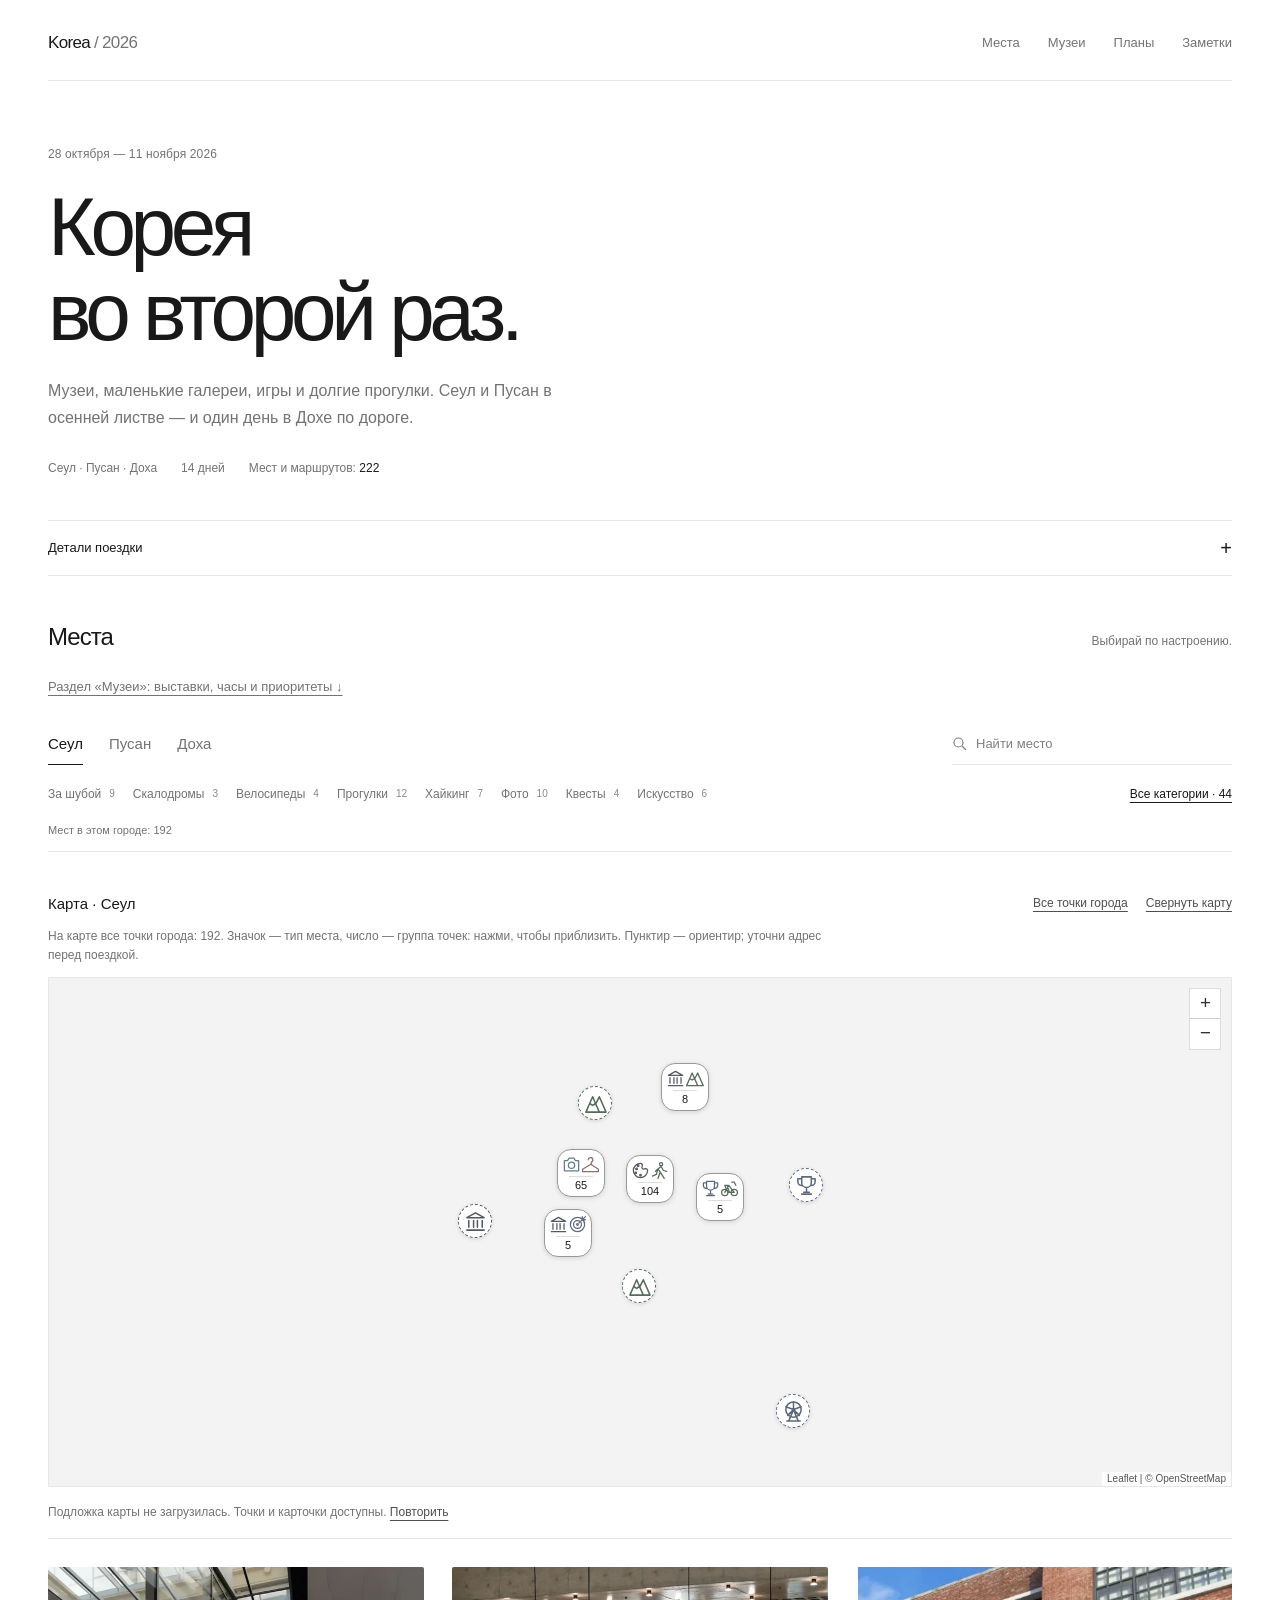
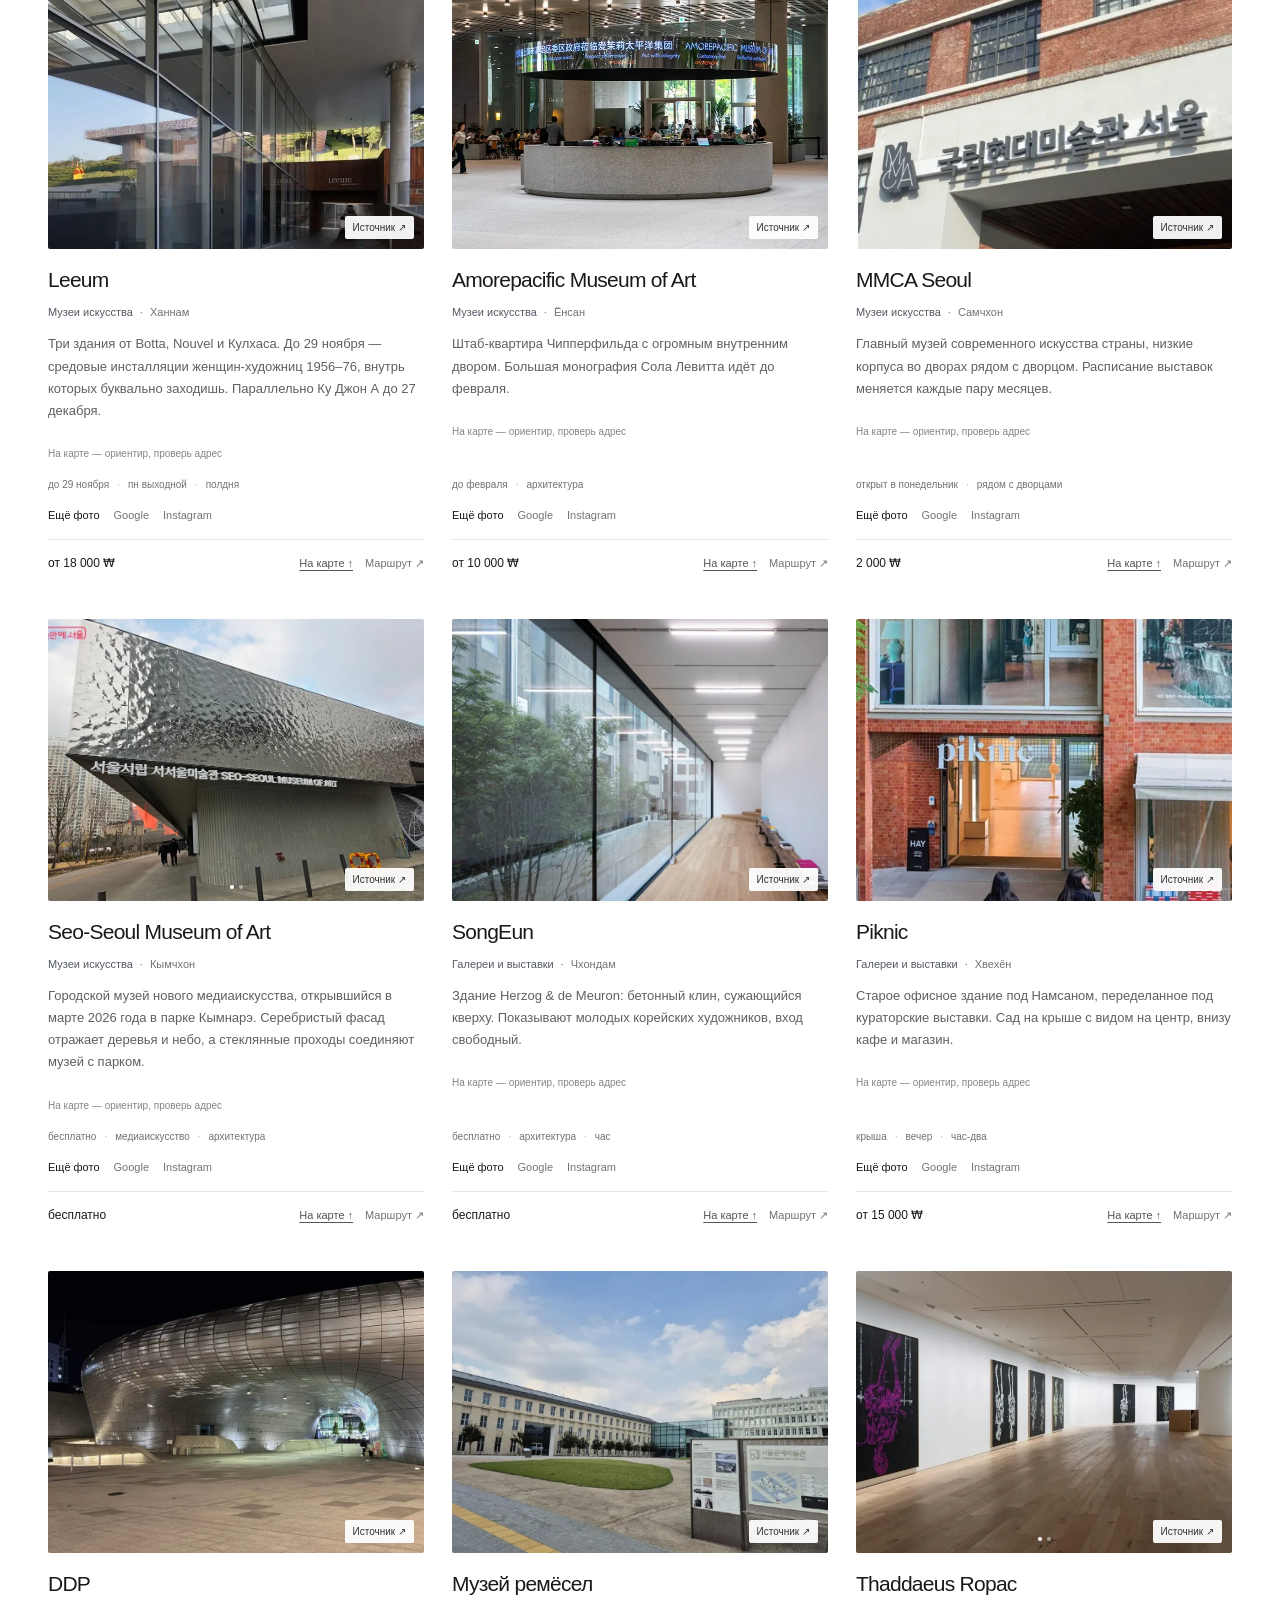
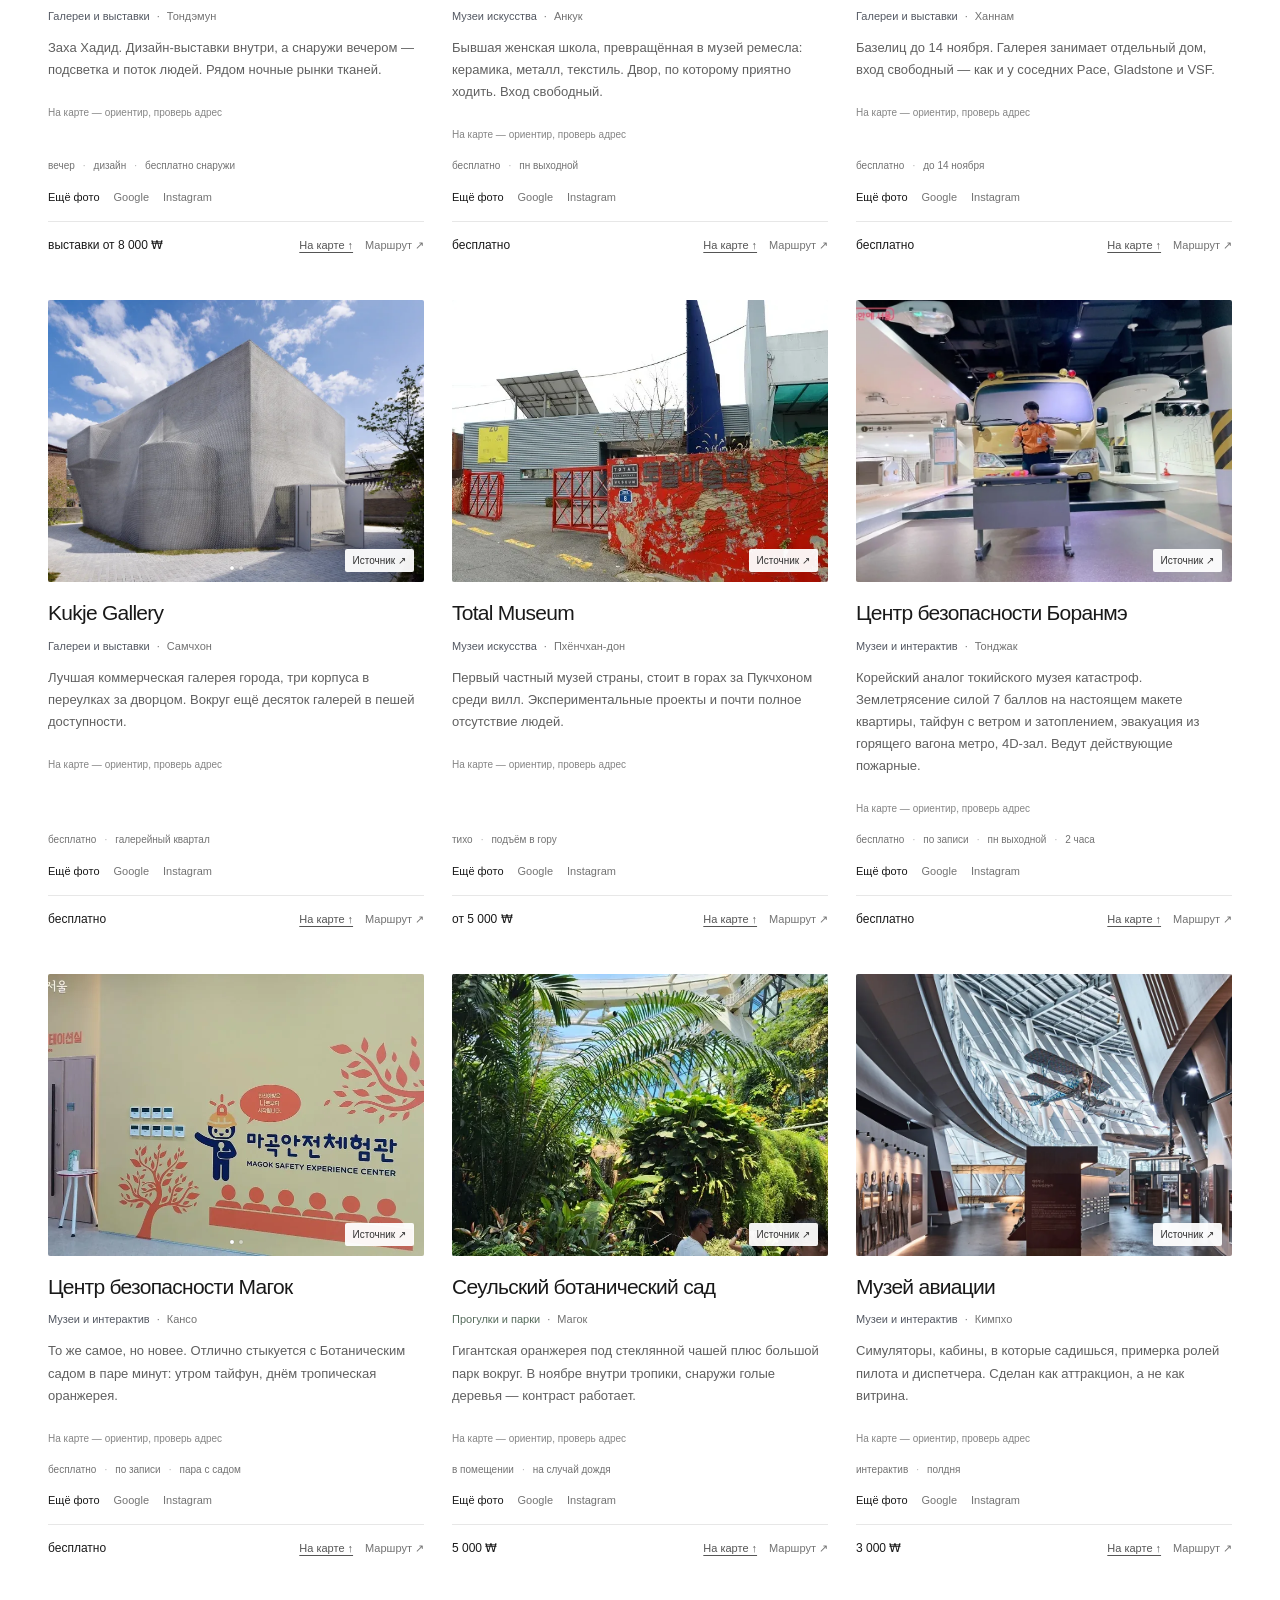
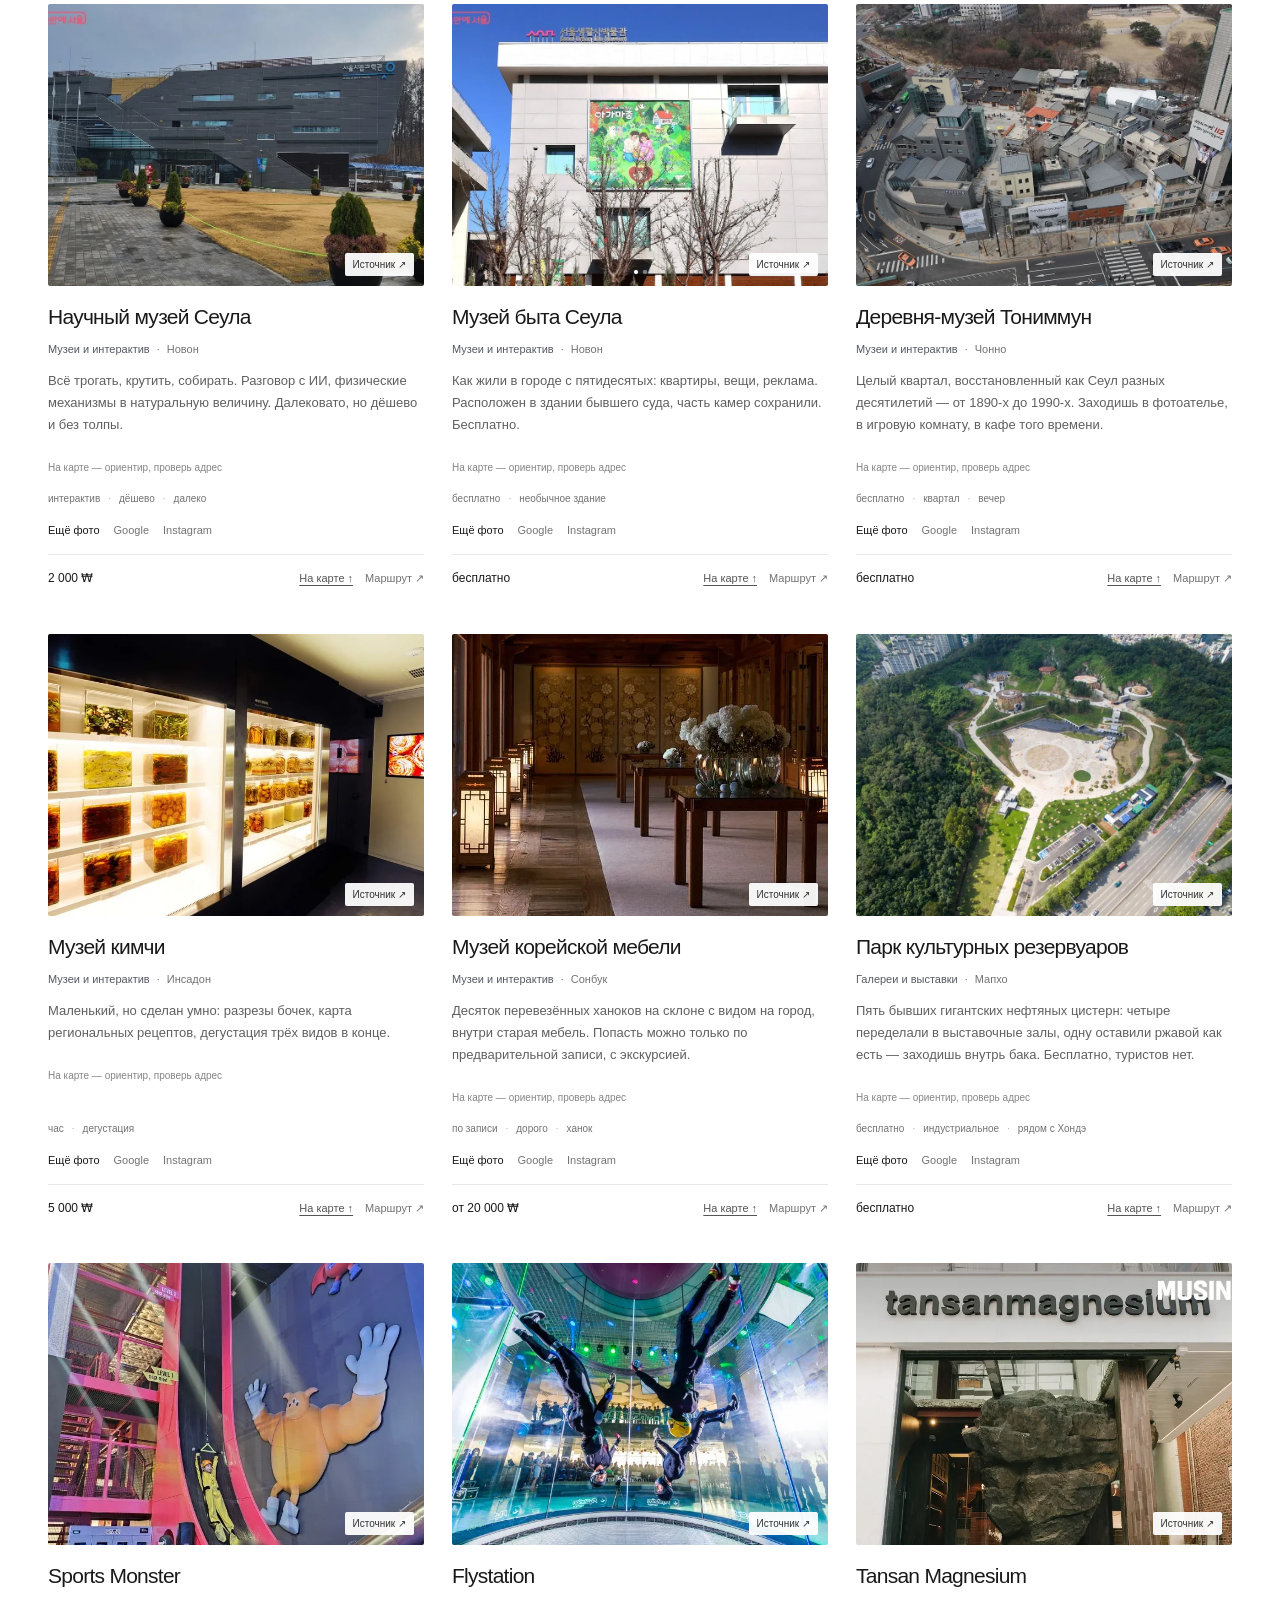
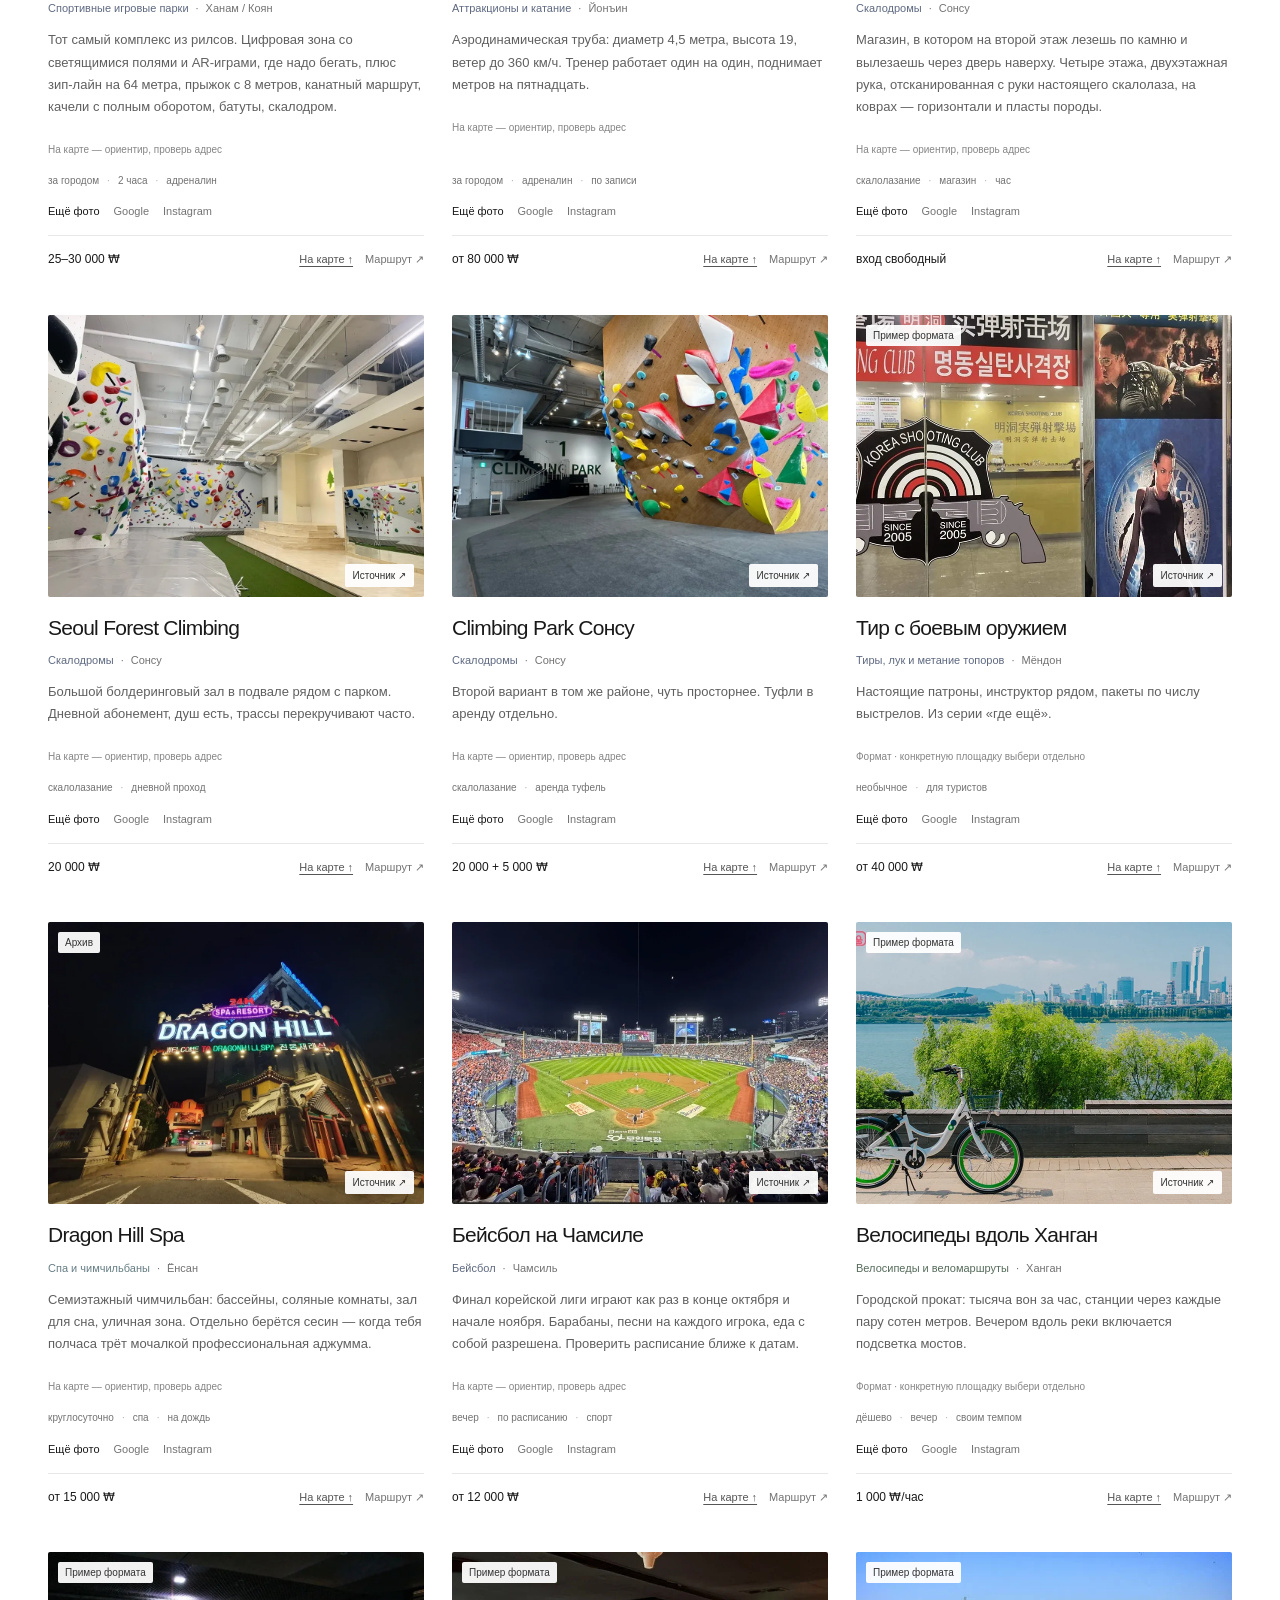
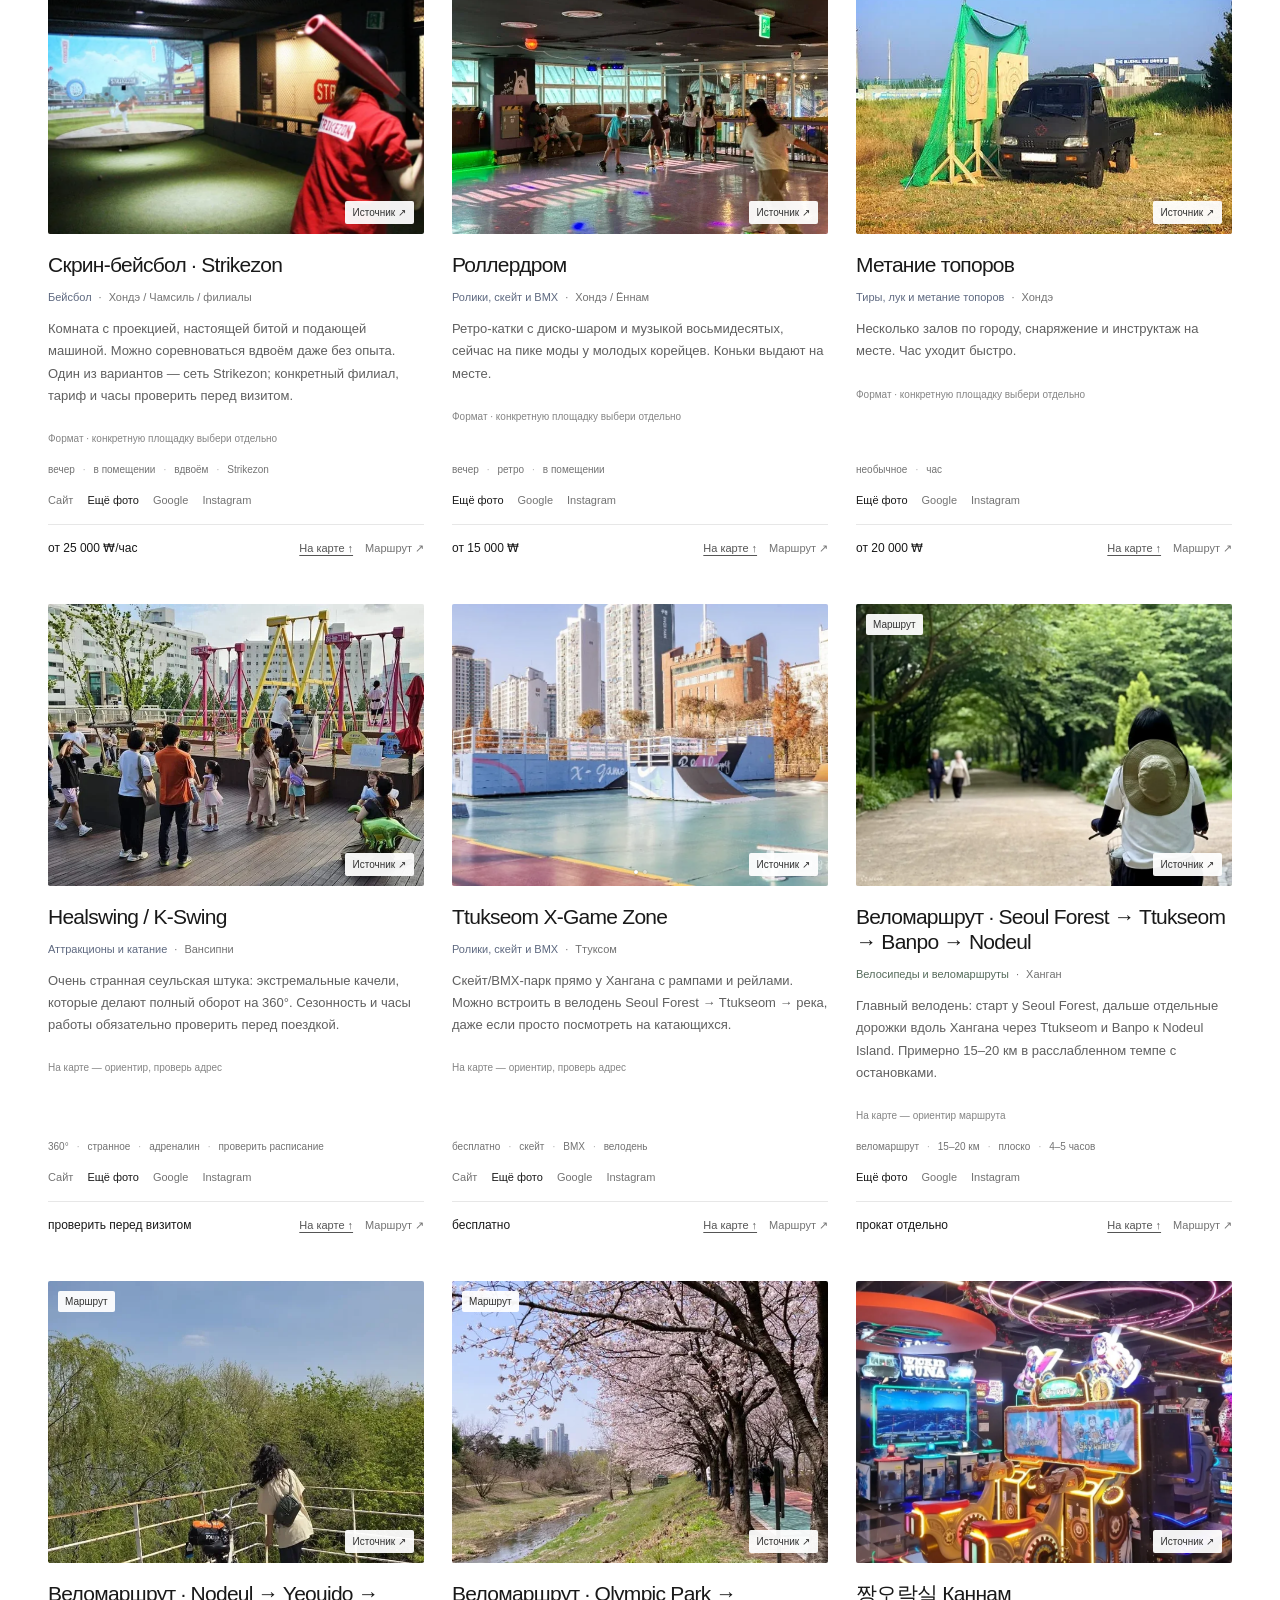
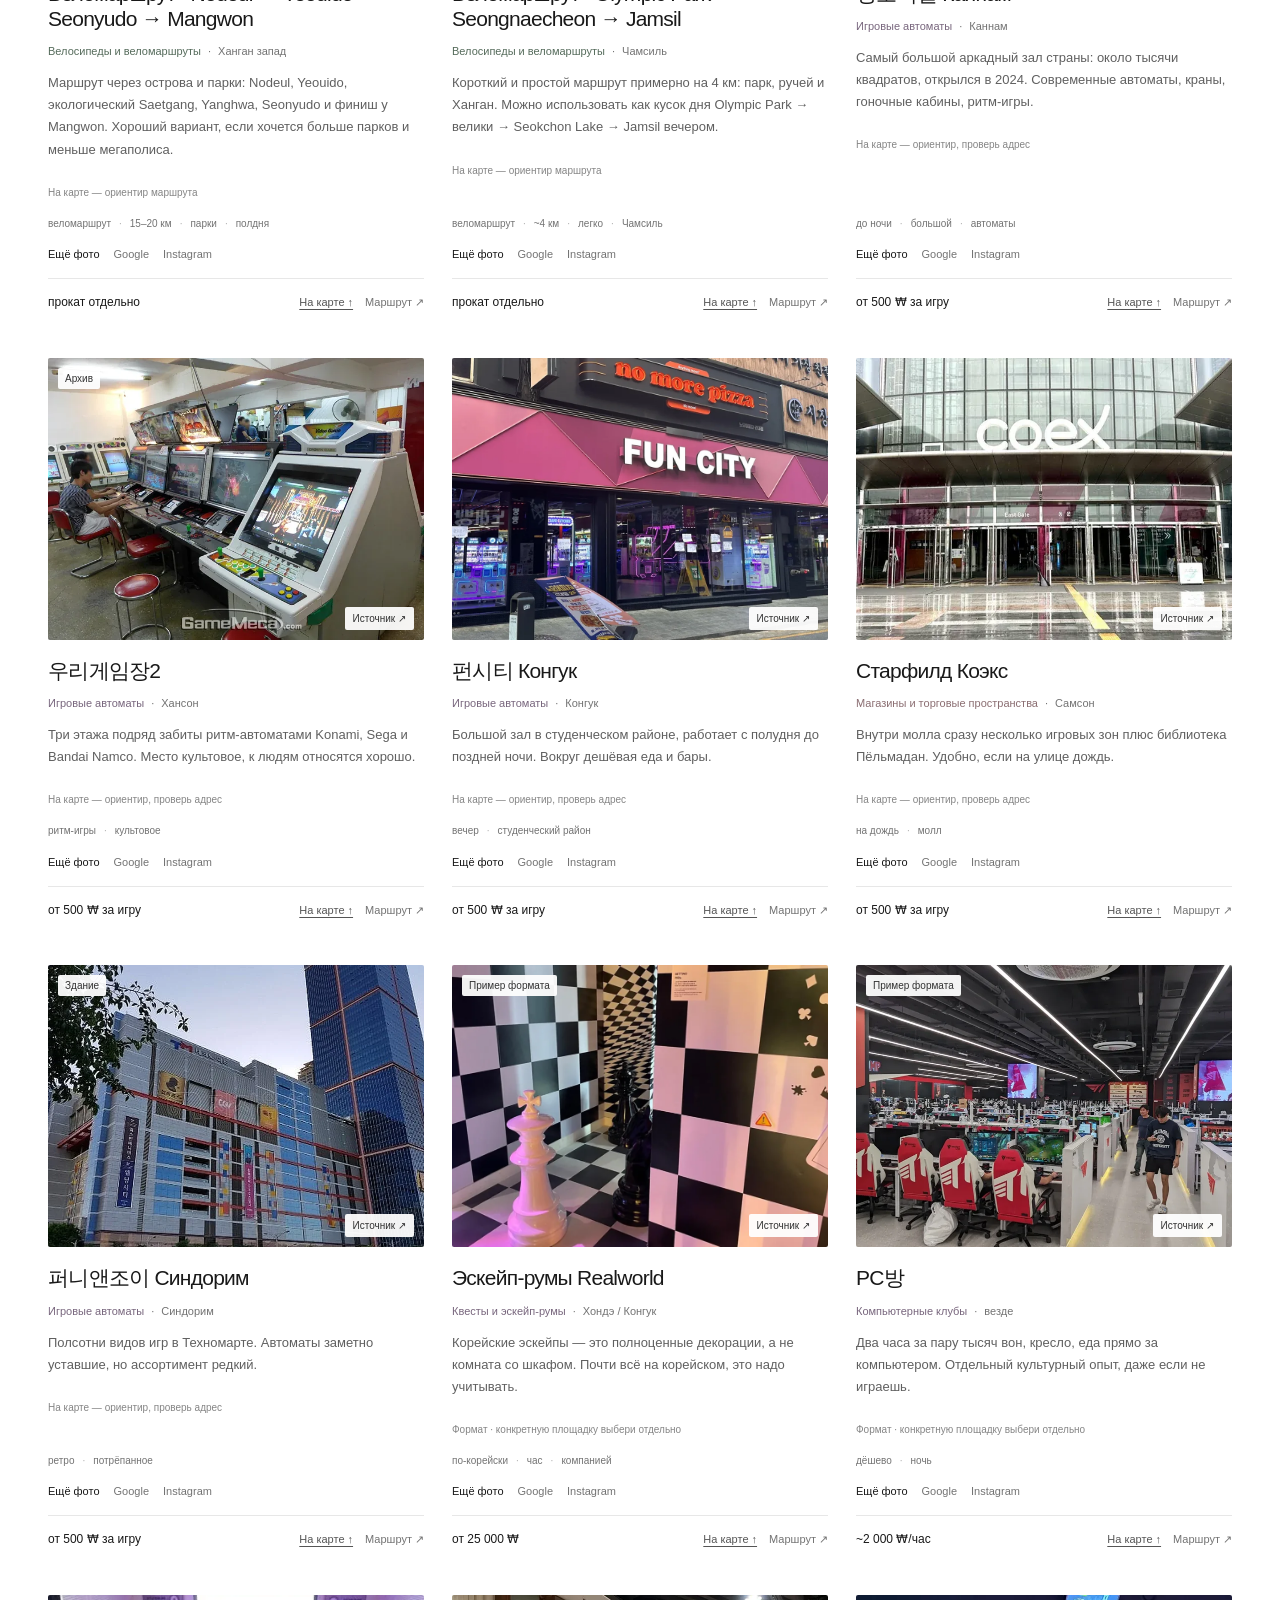
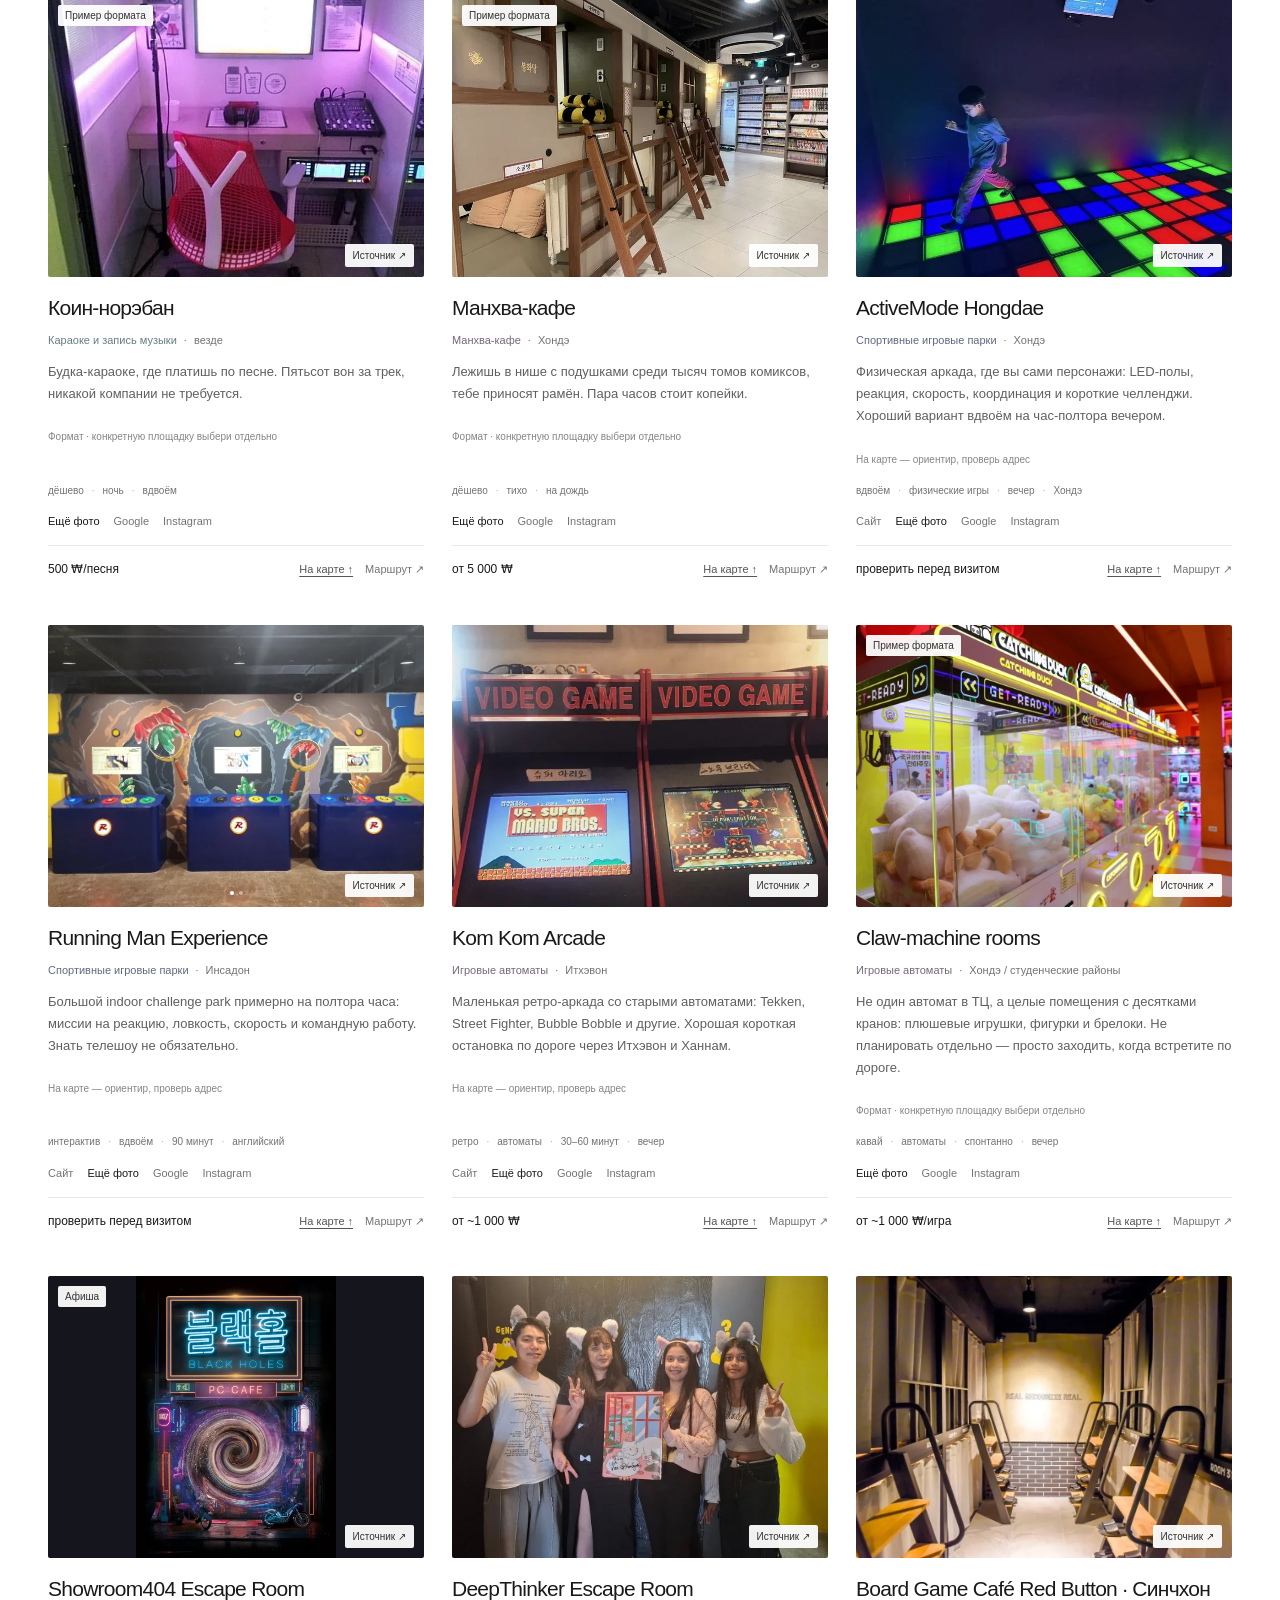
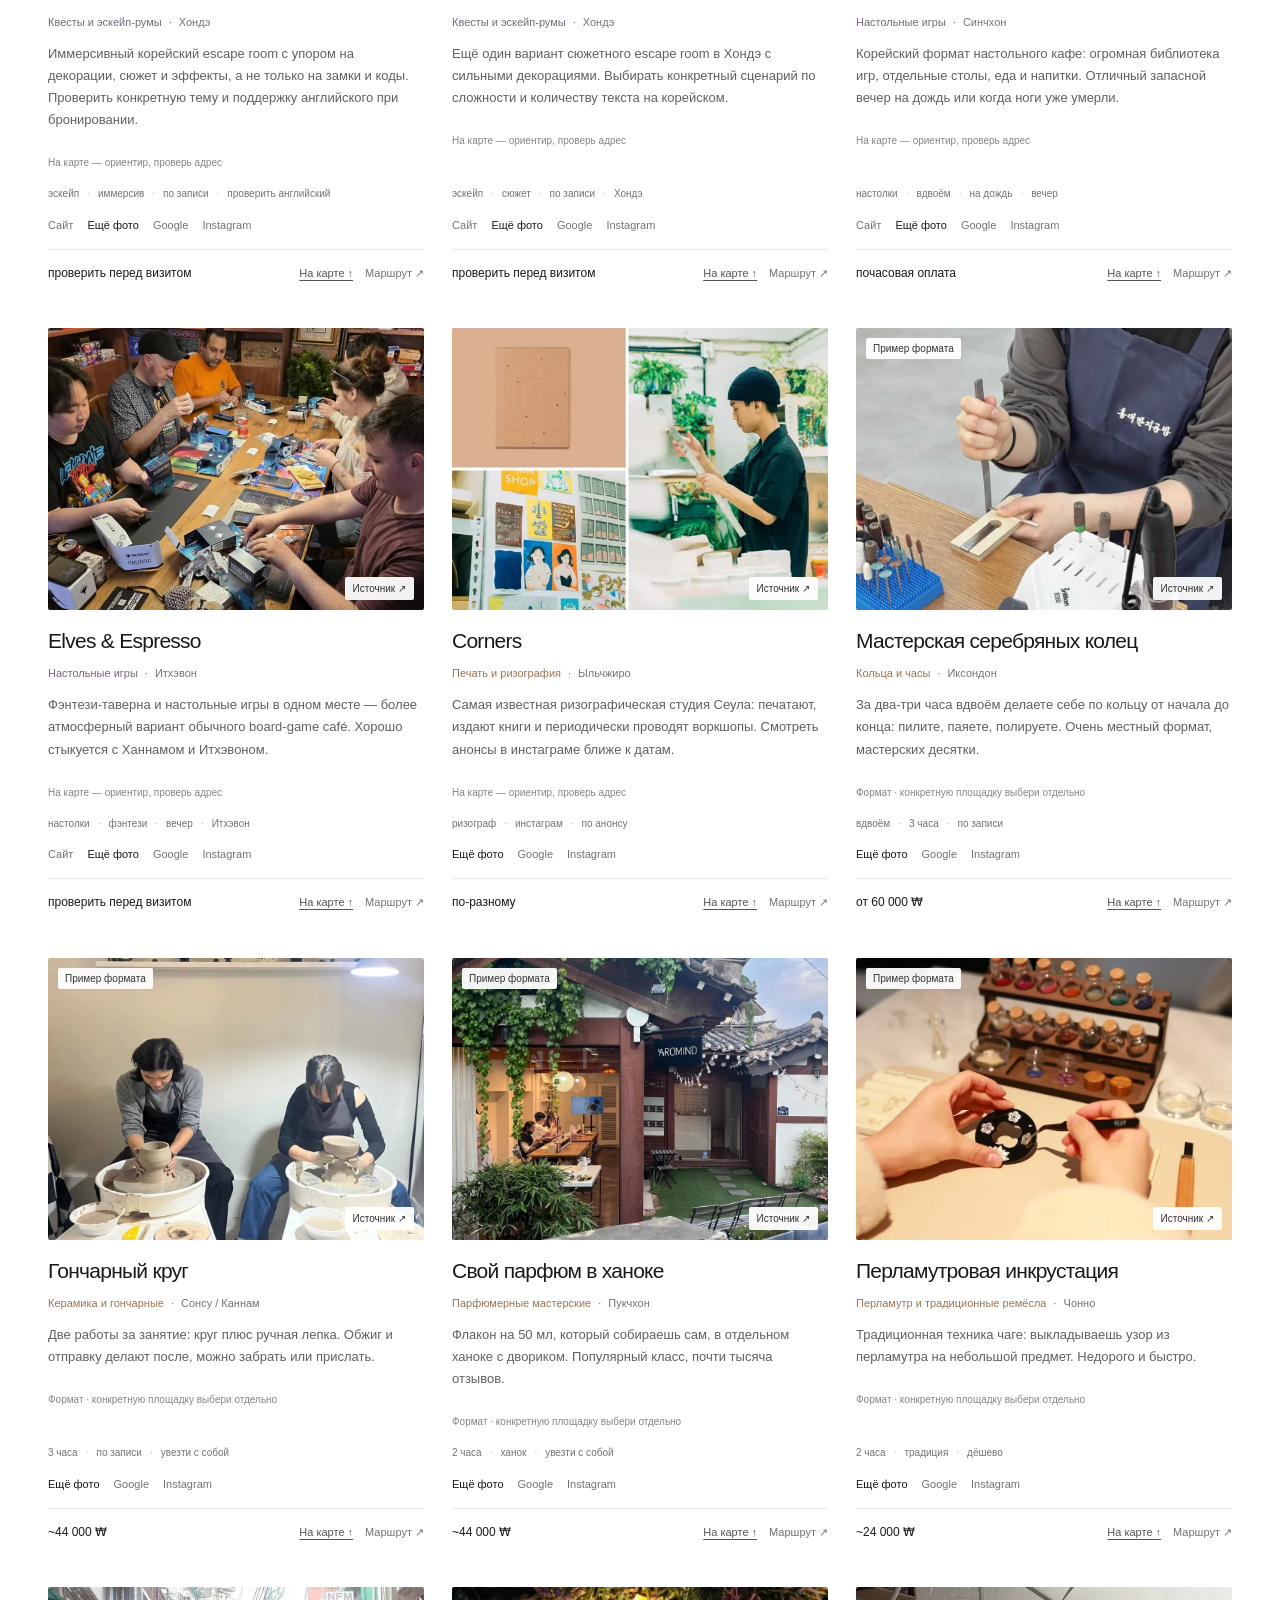
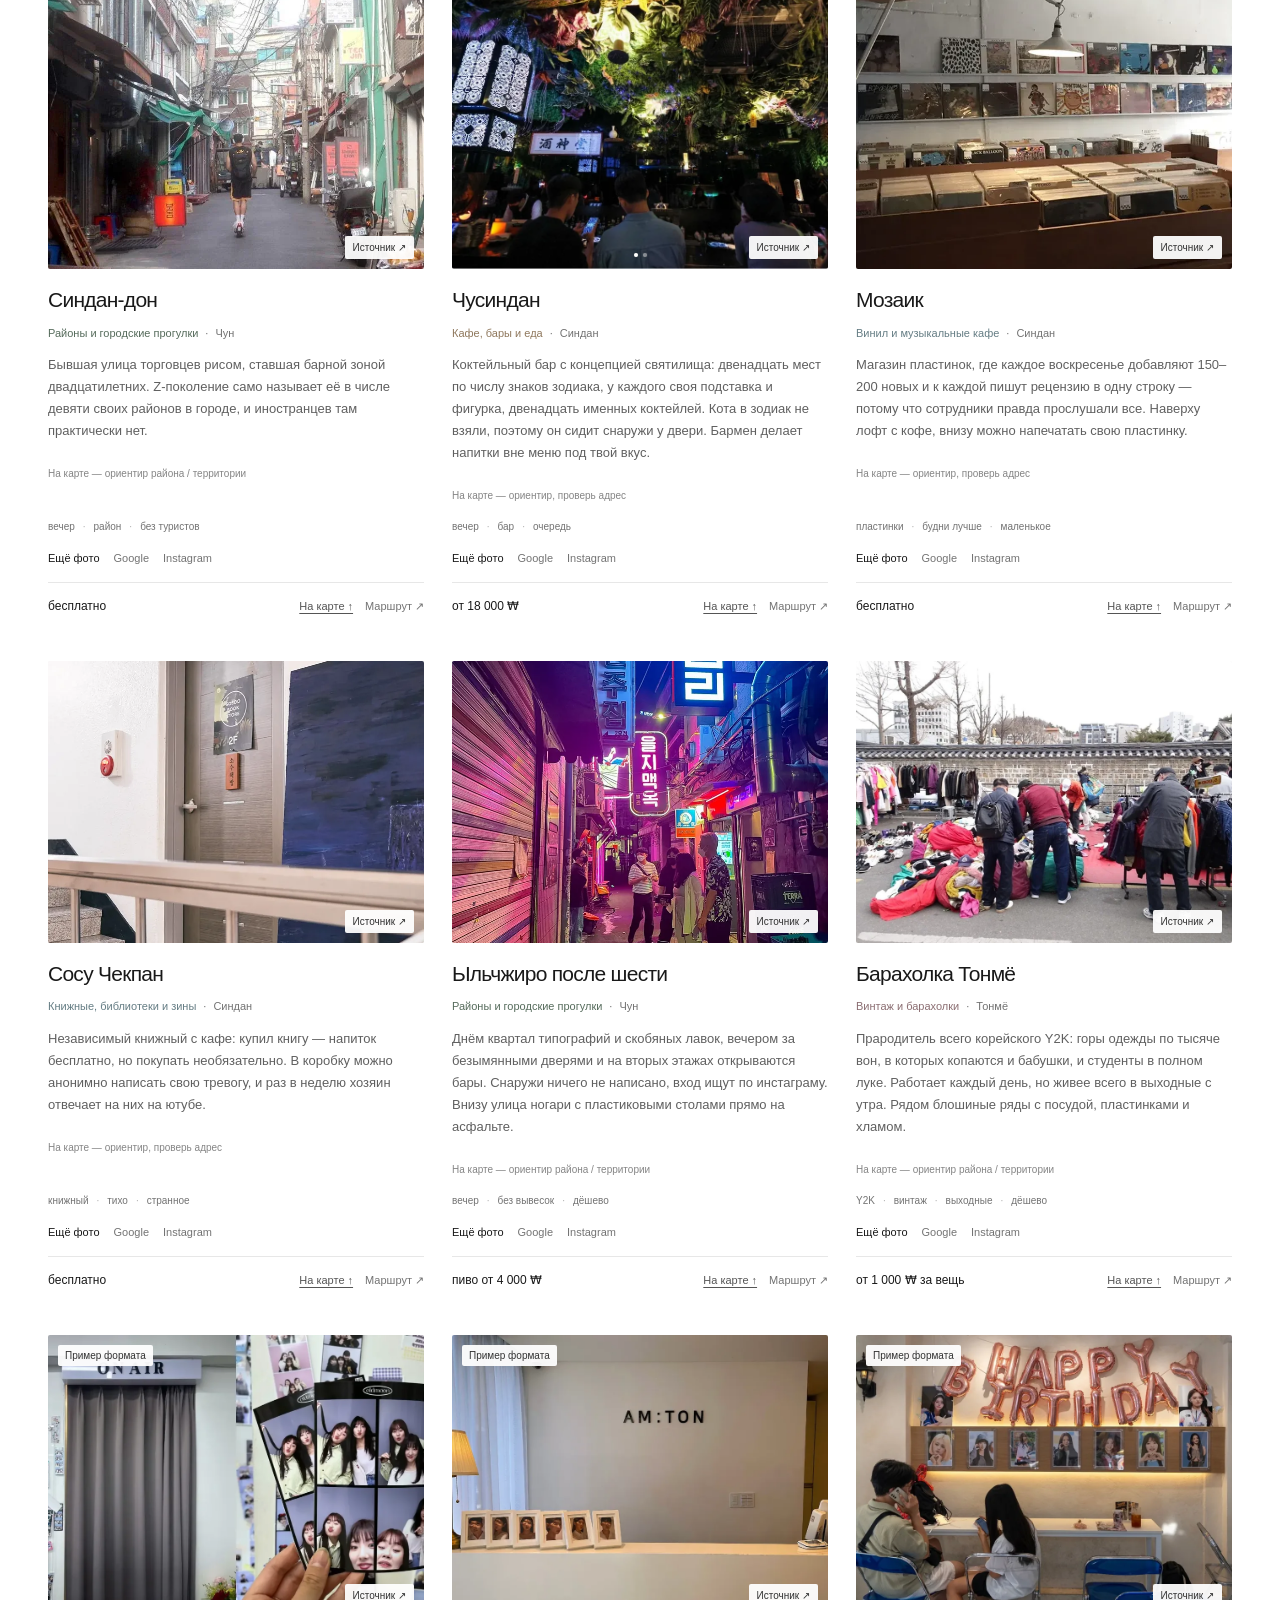
==== commit 9b226479: "Add vintage shopping stops and a coat-hunt collection" ====
--- a/index.html
+++ b/index.html
@@ -76,6 +76,7 @@
 .section-title{display:flex;align-items:baseline;justify-content:space-between;gap:20px;padding-top:42px;margin-bottom:22px}
 .section-title h2{font-size:24px;letter-spacing:-.04em}
 .section-title p{font-size:12px;color:var(--fg-dim)}
+.shopping-note{border-bottom:1px solid var(--line);padding:22px 0 20px;max-width:800px}.shopping-note h2{font-size:22px;letter-spacing:-.035em;margin-bottom:10px}.shopping-note p{font-size:13px;line-height:1.7;color:var(--fg-dim)}.shopping-note p+p{margin-top:10px}
 .museum-guide-link{font-size:13px;color:var(--fg-dim);margin-bottom:14px}
 .controls{position:sticky;top:env(safe-area-inset-top,0px);z-index:30;background:#fff;border-bottom:1px solid var(--line);padding:12px 0}
 .ctl-row{display:flex;gap:28px;align-items:center;justify-content:space-between}
@@ -223,7 +224,7 @@
     <div class="kicker">28 октября — 11 ноября 2026</div>
     <h1>Корея<br>во второй раз.</h1>
     <p class="lede">Музеи, маленькие галереи, игры и долгие прогулки. Сеул и Пусан в осенней листве — и один день в Дохе по дороге.</p>
-    <div class="intro-meta"><span>Сеул · Пусан · Доха</span><span>14 дней</span><span id="totalFact"><b>—</b> мест и маршрутов</span></div>
+    <div class="intro-meta"><span>Сеул · Пусан · Доха</span><span>14 дней</span><span id="totalFact">Мест и маршрутов: <b>—</b></span></div>
     </div>
     <details class="trip-details">
       <summary>Детали поездки</summary>
@@ -247,7 +248,7 @@
         <div class="leg"><b>~5–10.11</b><span>Клёны в самом Сеуле на пике: Пукаксан, Наксан, Пуам-дон</span></div>
       </div>
     </div>
-    <div class="localbar"><b>153 изображения для 135 из 215 карточек.</b> Листай стрелками или свайпом. Для новых мест фотографии пока не добавлены. В подборке отмечены архивные снимки, примеры форматов и афиша. Источник каждого изображения — по ссылке на фото. Обновлено 24 октября 2026. Можно перетащить на карточку свою картинку мышкой — она встанет первой и сохранится.</div>
+    <div class="localbar"><b>153 изображения для 135 из 222 карточек.</b> Листай стрелками или свайпом. Для новых мест фотографии пока не добавлены. В подборке отмечены архивные снимки, примеры форматов и афиша. Источник каждого изображения — по ссылке на фото. Обновлено 24 октября 2026. Можно перетащить на карточку свою картинку мышкой — она встанет первой и сохранится.</div>
       </div>
     </details>
   </header>
@@ -277,6 +278,11 @@
     <div class="count" id="count" aria-live="polite"></div>
   </div>
 
+  <aside class="shopping-note" id="coat-hunt-note" aria-label="Маршрут по винтажным магазинам" hidden>
+    <h2>За яркой шубой.</h2>
+    <p>Хондэ на 2–3 часа: AKEHOMU666 → Archive X → Yuko Vintage → Vintage B1 → ROOT. Начать с отобранного Y2K и gyaru, затем порыться в больших магазинах.</p>
+    <p>За дизайнерским винтажем — BALBAL и Fox в Синса / Апкучжоне. Something Vintage удобно совместить с Leeum. За новой необычной вещью — MUSINSA EMPTY в Сонсу. Наличие нужного цвета и размера проверь перед визитом.</p>
+  </aside>
   <section class="mapwrap" id="map-section" aria-label="Интерактивная карта мест">
     <div class="map-toolbar">
       <h2>Карта · <b id="mapTitle">Сеул</b></h2>
@@ -708,7 +714,7 @@
   {c:"seoul",k:"photo",n:"Because Friends Hongdae",kr:"비코즈프렌즈 셀프사진관 홍대점",a:"Ённам / Хондэ",d:"Не four-cut booth, а полноценная private self-photo studio: вы сами жмёте пульт и снимаете друг друга без фотографа. У сеульской молодёжи это отдельный жанр date/friend activity; у точки в Хондэ очень много отзывов.",t:["셀프사진관","вдвоём","фото","데이트"],pr:"по выбранному пакету",lat:37.5599,lng:126.9207,q:"비코즈프렌즈 셀프사진관 홍대점 서울",mapKind:"approximate",mapNote:"Ориентировочная точка из подборки. Перед поездкой проверь адрес по корейскому названию."},
   {c:"seoul",k:"photo",n:"Odity Mode Hongdae",kr:"오디티모드 홍대 1호점",a:"Ённам / Хондэ",d:"Ещё одна популярная private self-photo studio, но более 'редакционная': закрытая комната, свет, пульт и вы сами режиссируете съёмку. Хорошо делать не вместо фотобудки, а один раз за поездку как полноценный корейский self-shoot.",t:["셀프사진관","portrait","MZ","вдвоём"],pr:"по пакету",lat:37.5588,lng:126.9255,q:"오디티모드 홍대 1호점 서울",mapKind:"approximate",mapNote:"Ориентировочная точка из подборки. Перед поездкой проверь адрес по корейскому названию."},
   {c:"seoul",k:"stationery",n:"Point of View Seongsu",kr:"포인트오브뷰 성수",a:"Сонсу",d:"Трёхэтажная stationery/design точка, которую местные описывают скорее как музей инструментов для творчества: бумага, ручки, печати, редкие мелкие объекты. Если Object показывает cute/illustrator сторону 소품샵, Point of View — взрослую obsessive-design сторону той же культуры.",t:["문구","дизайн","stationery","Сонсу"],pr:"вход свободный",lat:37.5443,lng:127.0555,q:"포인트오브뷰 성수 서울",mapKind:"approximate",mapNote:"Ориентировочная точка из подборки. Перед поездкой проверь адрес по корейскому названию."},
-  {c:"seoul",k:"vintage",n:"AKEHOMU666",kr:"아케호무666",a:"Хондэ",d:"Маленький curated vintage не про базовый thrift: Y2K, gyaru/hime-gyaru, lolita, punk/goth и японский street-fashion. Намного точнее по вайбу, чем очередной огромный 'винтажный склад'.",t:["gyaru","Y2K","J-fashion","subculture"],pr:"смотреть на месте",lat:37.5545,lng:126.9233,q:"아케호무666 서울",mapKind:"approximate",mapNote:"Ориентировочная точка из подборки. Перед поездкой проверь адрес по корейскому названию."},
+  {"c":"seoul","k":"vintage","n":"AKEHOMU666","kr":"아케호무666","a":"Хондэ","d":"Curated vintage с Y2K, gyaru/hime-gyaru, lolita, punk/goth и японским street-fashion. Первый кандидат на яркую пушистую шубу в маршруте по Хондэ; затем Archive X → Yuko → Vintage B1 → ROOT. Наличие конкретной вещи проверить по свежим поступлениям.","t":["gyaru","Y2K","J-fashion","subculture","шуба","fur hunt"],"pr":"смотреть на месте","lat":37.5538865,"lng":126.9246229,"q":"아케호무666 서울 마포구 와우산로23길 18-8 1층","mapKind":"approximate","mapNote":"Ориентир здания по адресу магазина. Вход и этаж уточни перед визитом.","geoSource":"https://www.openstreetmap.org/way/358988909","url":"https://akehomu666.com/shopinfo/company.html","source":"https://akehomu666.com/shopinfo/company.html"},
   {c:"seoul",k:"districts",n:"Hongdae otaku crawl",kr:"홍대 오타쿠 투어",a:"Хондэ → Хапчон",d:"Не одна точка, а местный микро-жанр прогулки: гача, куji, фигурки, doujin/character goods и коллаб-кафе между Хондэ и Хапчоном. В 2026 вокруг Хондэ работает около двух десятков гача-точек, поэтому лучше просто нырять в подвалы и верхние этажи по дороге.",t:["서브컬처","오타쿠","가챠","рандом"],pr:"сколько проиграете автоматам",lat:37.555,lng:126.922,q:"홍대 오타쿠 투어 서울",mapKind:"area",mapNote:"Ориентир района или территории, не адрес конкретного входа."},
   {c:"seoul",k:"toys",n:"Hello Sumiko",kr:"헬로수미코",a:"Хондэ",d:"Не безликий capsule-toy hall: магазин специализируется на гаче, миниатюрной мебели масштаба 1:12, одежде и аксессуарах для 10-см кукол, art toys и странных мелких коллекционных объектах. Очень хороший вход в корейскую kidult/인형꾸 культуру.",t:["가챠","миниатюры","인형꾸","kidult"],pr:"капсулы обычно ~4–6 000 ₩",lat:37.5569,lng:126.9206,q:"헬로수미코 서울",mapKind:"approximate",mapNote:"Ориентировочная точка из подборки. Перед поездкой проверь адрес по корейскому названию."},
   {c:"seoul",k:"toys",n:"Kukje Electronics Center · hobby floors",kr:"국제전자센터",a:"Намбу-терминал",d:"Старый многоэтажный электронный центр, верхние этажи которого превратились в плотный лабиринт ретро-игр, фигурок, Gunpla, куji и гачи. Гораздо менее 'cute tourist Seoul', больше ощущение локального коллекционерского муравейника.",t:["ретро-игры","фигурки","국전","collector"],pr:"вход свободный",lat:37.4841,lng:127.0164,q:"국제전자센터 서울",mapKind:"approximate",mapNote:"Ориентировочная точка из подборки. Перед поездкой проверь адрес по корейскому названию."},
@@ -717,7 +723,7 @@
   {c:"seoul",k:"fairs",n:"Unlimited Edition 18 · Seoul Art Book Fair",kr:"언리미티드 에디션 18",a:"Новон · Buk-Seoul Museum of Art",d:"Приоритет на пятницу 6 ноября: независимые артбуки, зины, принты и small press. Ярмарка проходит 6–8 ноября; 6-го — с 12:00 до 19:00, вход до 18:30. В первый день можно собрать календарь «2027 달력만들기» из листов участников. План: приехать к 11:00–11:20, сначала уточнить условия календарной мастерской, затем оставить 3–4 часа на ярмарку. Регистрацию на мастерскую, стоимость и наличие наборов проверить у организаторов.",t:["06.11","12:00–19:00","календарь","zines","graphic design","MUST","приехать к 11:00"],pr:"вход бесплатно · календарь TBD",lat:37.6408,lng:127.0668,q:"서울시립 북서울미술관 서울 노원구 동일로 1238",url:"https://unlimited-edition.org/",mapKind:"approximate",mapNote:"Ориентировочная точка из подборки. Перед поездкой проверь адрес по корейскому названию."},
   {c:"seoul",k:"concerts",n:"SUPER SONIC Halloween Show",kr:"SUPER SONIC Halloween Show",a:"Хондэ",d:"31 октября в Saenggi Studio: не гигантская Itaewon Halloween-толпа, а маленький Halloween gig с несколькими корейскими группами. Намного интереснее как способ попасть внутрь локальной музыкальной сцены.",t:["31.10","Halloween","indie","live","20:00"],pr:"33 000 ₩ заранее / 38 000 ₩ на входе",lat:37.5505,lng:126.9225,q:"생기스튜디오 서울 마포구 와우산로 137 5층",url:"https://sonicboom-live-show.com/",mapKind:"approximate",mapNote:"Ориентировочная точка из подборки. Перед поездкой проверь адрес по корейскому названию."},
   {c:"seoul",k:"concerts",n:"캇코이 vs 카와이",kr:"캇코이 vs 카와이",a:"Синчхон · Infinity Club",d:"8 ноября, Infinity Club. Само название 'kakkoii vs kawaii' уже достаточно смешное, чтобы положить в список: небольшой локальный лайв вместо туристического вечернего шоу. Проверить лайнап ближе к дате и идти, если постер нравится.",t:["08.11","kawaii","live","локальное","14:00–20:00"],pr:"~20 000 ₩ presale",lat:37.5507,lng:126.922,q:"인피니티클럽 서울 서대문구 연세로7안길 34-3",url:"https://www.instagram.com/1nfntclb/",mapKind:"approximate",mapNote:"Ориентировочная точка из подборки. Перед поездкой проверь адрес по корейскому названию."},
-  {c:"seoul",k:"vintage",n:"ROOT Hongdae · late-night vintage dig",kr:"루트홍대",a:"Хондэ",d:"Огромный подвальный vintage dig, открытый до 02:00. Ценность не в 'шопинге', а в ночном рытье среди тысяч вещей: старые ТВ/камеры в интерьере, дешёвые рейлы и шанс вытащить максимально 2000s вещь после полуночи.",t:["до 02:00","Y2K","ночь","dig"],pr:"есть дешёвые price-tier рейлы",lat:37.556,lng:126.9221,q:"루트홍대 서울",mapKind:"approximate",mapNote:"Ориентировочная точка из подборки. Перед поездкой проверь адрес по корейскому названию."},
+  {"c":"seoul","k":"vintage","n":"ROOT Hongdae · late-night vintage dig","kr":"루트홍대","a":"Хондэ","d":"Огромный подвальный vintage dig с большим выбором верхней одежды. Последняя остановка охоты за яркой шубой после AKEHOMU666, Archive X, Yuko и Vintage B1. Поздний режим до 02:00 указан в подборке; перед ночным заходом проверь часы.","t":["до 02:00","Y2K","ночь","dig","шуба","fur hunt"],"pr":"есть дешёвые price-tier рейлы","lat":37.5550261,"lng":126.9220538,"q":"루트홍대 서울 마포구 양화로 140 지하1층","mapKind":"approximate","mapNote":"Ориентир здания по адресу магазина. Вход и этаж уточни перед визитом.","geoSource":"https://www.openstreetmap.org/way/298530915","url":"https://www.instagram.com/root.hongdae/","source":"https://www.gujemap.com/area/hongdae"},
   {c:"busan",k:"districts",n:"Намчхон · Namcheon",kr:"남천동",a:"Суён",d:"Жилая сторона рядом с Кванналли. Пройти обычные улицы, посмотреть дома, магазины, метро, кофейни и реальный путь к морю. Удобно рассматривать вместе с Кванналли как возможную базу на две ночи.",t:["ядро 48 часов","жильё","повседневность"],pr:"бесплатно гулять",lat:35.1446789,lng:129.1100882,q:"남천동 부산",mapKind:"area",mapNote:"Ориентир района или территории, не адрес конкретного входа.",geoSource:"https://www.openstreetmap.org/node/415145041"},
   {c:"busan",k:"districts",n:"Суён / Мангми",kr:"수영동 망미동",a:"Суён",d:"Окрестности F1963: культурное пространство, жилые кварталы и обычная городская инфраструктура. После выставки пройти сам район, чтобы увидеть Пусан между заметными точками на карте.",t:["район","прогулка","после F1963"],pr:"бесплатно гулять",lat:35.1717526,lng:129.1075228,q:"수영동 망미동 부산",mapKind:"area",mapNote:"Ориентир района или территории, не адрес конкретного входа.",geoSource:"https://www.openstreetmap.org/node/355173973"},
   {c:"busan",k:"districts",n:"Centum + Marine City",kr:"센텀시티 마린시티",a:"Хэундэ",d:"Современный Пусан: крупные здания, высотки и прогулки у воды. Для вечера второго дня — контраст к старым портовым кварталам, затем возвращение на Кванналли. Это маршрут по двум районам, а не одна точка.",t:["районы","вечер","архитектура","море"],pr:"бесплатно гулять",lat:35.156649,lng:129.1465509,q:"센텀시티 마린시티 부산",mapKind:"area",mapNote:"Ориентир района или территории, не адрес конкретного входа.",geoSource:"https://www.openstreetmap.org/way/37401559"},
@@ -727,6 +733,13 @@
   {c:"busan",k:"art",n:"Space Lee Ufan",kr:"이우환 공간",a:"Кампус Busan Museum of Art",d:"Отдельное пространство Ли Уфана на музейном кампусе: короткая остановка для минималистичного искусства вместо большого музейного дня. Постоянная экспозиция; актуальный режим работы проверить у музея.",t:["минимализм","тихо","короткий визит"],pr:"проверить условия входа",lat:35.1667888,lng:129.1369848,q:"이우환 공간 부산 해운대구 APEC로 58",url:"https://art.busan.go.kr/07_info/info02.jsp",mapKind:"campus",mapNote:"Ориентир музейного кампуса; отдельный вход уточни на месте.",geoSource:"https://www.openstreetmap.org/way/458811965"},
   {c:"busan",k:"fairs",n:"Busan Intangible Heritage Art Fair 2026",kr:"부산 무형유산 아트페어",a:"BIFF Hill / Centum",d:"Ярмарка нематериального культурного наследия в BIFF Hill, 1-й этаж Cinema Center. 31 октября — 8 ноября: работы мастеров и ремесленные программы. Запасной вариант, если программа заинтересует; часы и условия мастер-классов уточнить перед визитом.",t:["31.10–08.11","ремёсла","запасной вариант"],pr:"проверить программу",lat:35.1712188,lng:129.1266587,q:"영화의전당 비프힐 부산 해운대구 수영강변대로 120",url:"https://nexilife.co.kr/festivals/ae9b79f1-849a-4316-991f-052194a2af78",mapKind:"place",mapNote:"Место найдено в OpenStreetMap.",geoSource:"https://www.openstreetmap.org/node/5478364332"},
   {c:"busan",k:"fairs",n:"Busan Illustration Fair V.7",kr:"부산일러스트레이션페어 V.7",a:"BEXCO / Centum",d:"Иллюстрация, графический дизайн, независимые издания и авторский мерч. BEXCO, второй выставочный комплекс, зал 4; 6–8 ноября 2026. 6–7 ноября 10:00–18:00, 8 ноября до 17:00, вход прекращают за 30 минут до закрытия. Не входит в основной маршрут 4–5 ноября; оставить как дополнительный вариант при других датах.",t:["06–08.11","иллюстрация","запасной вариант"],pr:"билет · проверить цену",lat:35.1656908,lng:129.1351162,q:"벡스코 제2전시장 4홀 부산",url:"https://busanillustrationfair.co.kr/",mapKind:"place",mapNote:"Место найдено в OpenStreetMap.",geoSource:"https://www.openstreetmap.org/way/308672919"},
+  {"c":"seoul","k":"vintage","n":"Archive X · archivex","kr":"아카이브엑스","a":"Хондэ","d":"Curated Y2K, gyaru и дизайнерский archive vintage. Кандидат на необычную верхнюю одежду, меховые детали и яркую шубу. После AKEHOMU666 продолжить маршрут сюда, затем в Yuko. Нужный цвет и размер лучше проверить по свежим поступлениям.","t":["шуба","fur hunt","Y2K","archive","верхняя одежда"],"pr":"цены на вещи на месте","lat":37.55562,"lng":126.9248264,"q":"아카이브엑스 서울 마포구 와우산로27길 74 지하층","url":"https://archivex.kr/","mapKind":"approximate","mapNote":"Ориентир по адресу магазина. Вход и этаж уточни перед визитом.","geoSource":"https://www.openstreetmap.org/way/355943293","source":"https://archivex.kr/"},
+  {"c":"seoul","k":"vintage","n":"Yuko Vintage","kr":"유코빈티지","a":"Хондэ","d":"Более girly/cute винтаж: рюши, кружево и японские вещи. Для поиска девчачьей пушистой куртки или шубы вместо тяжёлого oversize. Удобно зайти после Archive X; наличие меха и размеры уточнять по текущей коллекции.","t":["шуба","fur hunt","girly","cute Y2K","японский винтаж"],"pr":"цены на вещи на месте","lat":37.555289,"lng":126.9254158,"q":"유코빈티지 서울 마포구 와우산로27길 62 지하 1층","url":"https://yukovintage.com/","mapKind":"approximate","mapNote":"Ориентир по адресу магазина. Вход и этаж уточни перед визитом.","geoSource":"https://www.openstreetmap.org/way/355943304","source":"https://yukovintage.com/"},
+  {"c":"seoul","k":"vintage","n":"Hongdae Vintage B1","kr":"홍대빈티지B1","a":"Хондэ","d":"Большой подвальный магазин с широким выбором винтажа и Y2K. Здесь уже стоит порыться в рейлах с верхней одеждой после небольших curated-магазинов: шуба — возможная находка, а не гарантированное наличие.","t":["шуба","fur hunt","Y2K","подвал","большой выбор"],"pr":"цены на вещи на месте","lat":37.5525199,"lng":126.9217988,"q":"홍대빈티지B1 서울 마포구 와우산로21길 36-3 B1","url":"https://gujemap.com/shop/824","mapKind":"approximate","mapNote":"Ориентир по адресу магазина. Вход и этаж уточни перед визитом.","geoSource":"https://www.openstreetmap.org/way/300491043","source":"https://gujemap.com/shop/824"},
+  {"c":"seoul","k":"vintage","n":"BALBAL Vintage · Garosu-gil","kr":"발발빈티지 가로수길","a":"Синса / Гаросу-гиль","d":"Отобранный дизайнерский винтаж на Garosu-gil. Вариант для более собранной statement-вещи: смотреть верхнюю одежду, пальто и необычные фактуры. Если нужна конкретно цветная шуба, сначала уточнить поступления.","t":["шуба","fur hunt","designer vintage","верхняя одежда","Гаросу-гиль"],"pr":"цены на вещи на месте","lat":37.52072,"lng":127.0228458,"q":"발발빈티지 가로수길 서울 강남구 가로수길 41 B1","url":"https://www.balbalvintage.com/","mapKind":"approximate","mapNote":"Ориентир по адресу магазина. Вход и этаж уточни перед визитом.","geoSource":"https://www.openstreetmap.org/node/12754234801","source":"https://production.fruitsfamily.com/seller/1mr9/balbalvintage"},
+  {"c":"seoul","k":"vintage","n":"Fox Vintage · Dosan / Apgujeong","kr":"폭스빈티지 압구정","a":"Досан / Апкучжон","d":"Дизайнерский винтаж для заметной верхней одежды и необычной шубы. Выбирать один удобный филиал: у сети есть также Garosu-gil, Seongsu и Myeongdong. Наличие нужного цвета и меха проверить по коллекции.","t":["шуба","fur hunt","designer vintage","statement pieces"],"pr":"дизайнерский винтаж · цены на месте","lat":37.5248184,"lng":127.036808,"q":"fox vintage 압구정 서울 선릉로153길","url":"https://vintagefox.kr/","mapKind":"approximate","mapNote":"Ориентир филиала у Seolleung-ro 153-gil. Перед поездкой уточни вход и выбранный филиал.","geoSource":"https://www.google.com/maps/search/?api=1&query=37.5248184,127.036808&query_place_id=ChIJnd20E-ijfDURBw4diKfj7vM","source":"https://www.corner.inc/place/pbX6AdBeroKT"},
+  {"c":"seoul","k":"vintage","n":"Something Vintage · Hannam","kr":"썸띵 빈티지","a":"Ханнам","d":"Винтаж с акцентом на пальто, жакеты и заметную верхнюю одежду. В подборке есть и натуральный мех — состав понравившейся шубы лучше уточнить. Совместить с Leeum и прогулкой по Hannam.","t":["шуба","fur hunt","пальто","statement outerwear","рядом с Leeum"],"pr":"цены на вещи на месте","lat":37.5370464,"lng":127.0016648,"q":"썸띵 빈티지 서울 용산구 이태원로54가길 13","url":"https://somethingvtg.com/","mapKind":"approximate","mapNote":"Ориентир улицы Itaewon-ro 54ga-gil; магазин — дом 13. Точный вход проверь перед поездкой.","geoSource":"https://www.openstreetmap.org/way/440239522","source":"https://somethingvtg.com/"},
+  {"c":"seoul","k":"shops","n":"MUSINSA EMPTY · Seongsu","kr":"무신사 엠프티 성수","a":"Сонсу","d":"Если хочется новую необычную шубу: мультибренд с экспериментальными корейскими и международными дизайнерами. Начать здесь и продолжить по fashion-пространствам Сонсу. По официальному сайту: пн–пт 11:00–20:00, сб–вс 10:30–20:30; нужная модель зависит от коллекции.","t":["шуба","fur hunt","новые вещи","дизайнеры","Сонсу"],"pr":"цены на вещи на месте","lat":37.5436285,"lng":127.0566158,"q":"무신사 엠프티 성수 서울 성동구 성수이로 97","url":"https://www.empty.seoul.kr/about.html","mapKind":"approximate","mapNote":"Ориентир по адресу магазина. Вход и этаж уточни перед визитом.","geoSource":"https://www.openstreetmap.org/node/13946958917","source":"https://www.empty.seoul.kr/about.html"}
 ];
 
 let city = "seoul";
@@ -752,7 +765,8 @@
   const quick = [...new Set([...active, 'climbing','cycling','walks','hike','photo','escape','art'])].filter(k => counts[k]);
   const shortLabels = {cycling:'Велосипеды',walks:'Прогулки',hike:'Хайкинг',photo:'Фото',escape:'Квесты',art:'Искусство'};
   const button = (k,compact=false) => '<button type="button" class="chip" data-cat="' + k + '" aria-pressed="' + active.has(k) + '">' + esc(compact ? (shortLabels[k] || CATS[k].label) : CATS[k].label) + ' <span class="category-count">' + counts[k] + '</span></button>';
-  document.getElementById('chips').innerHTML = quick.map(k => button(k,true)).join('')
+  const coatCount = P.filter(p => p.c === city && p.t.includes('шуба')).length;
+  document.getElementById('chips').innerHTML = (coatCount ? '<button type="button" class="chip" data-coat-hunt aria-pressed="' + (query === 'шуба' && !active.size) + '">За шубой <span class="category-count">' + coatCount + '</span></button>' : '') + quick.map(k => button(k,true)).join('')
     + (active.size ? '<button type="button" class="chip reset" data-reset="1">Сбросить</button>' : '');
   document.getElementById('category-summary').textContent = 'Все категории · ' + used.length + (active.size ? ' / выбрано ' + active.size : '');
   document.getElementById('category-menu').innerHTML = CATALOG.groups.map(group => {
@@ -793,6 +807,7 @@
 }
 
 function renderGrid(){
+  document.getElementById('coat-hunt-note').hidden = city !== 'seoul' || query !== 'шуба';
   const items = P.map((p, i) => [p, i]).filter(([p]) => visible(p));
   document.getElementById("grid").innerHTML = items.map(([p, i]) => {
     const col = CATS[p.k].color;
@@ -828,7 +843,7 @@
   document.getElementById("empty").hidden = items.length > 0;
   const total = P.filter(p => p.c === city).length;
   document.getElementById("count").textContent = items.length === total
-    ? total + " мест в этом городе"
+    ? "Мест в этом городе: " + total
     : "показано " + items.length + " из " + total;
 }
 
@@ -1007,6 +1022,10 @@
   });
 });
 document.querySelector(".controls").addEventListener("click", e => {
+  if (e.target.closest('button[data-coat-hunt]')) {
+    query = query === 'шуба' && !active.size ? '' : 'шуба';
+    active.clear(); document.getElementById('q').value = query; render(); return;
+  }
   const b = e.target.closest("button[data-cat],button[data-reset]");
   if (!b) return;
   if (b.dataset.reset){ active.clear(); }
@@ -1018,7 +1037,7 @@
 });
 document.getElementById("q").addEventListener("input", e => {
   query = e.target.value.trim().toLowerCase();
-  renderMap(); renderGrid();
+  renderChips(); renderMap(); renderGrid();
 });
 
 document.getElementById('category-done').addEventListener('click', () => { document.getElementById('category-picker').open = false; });
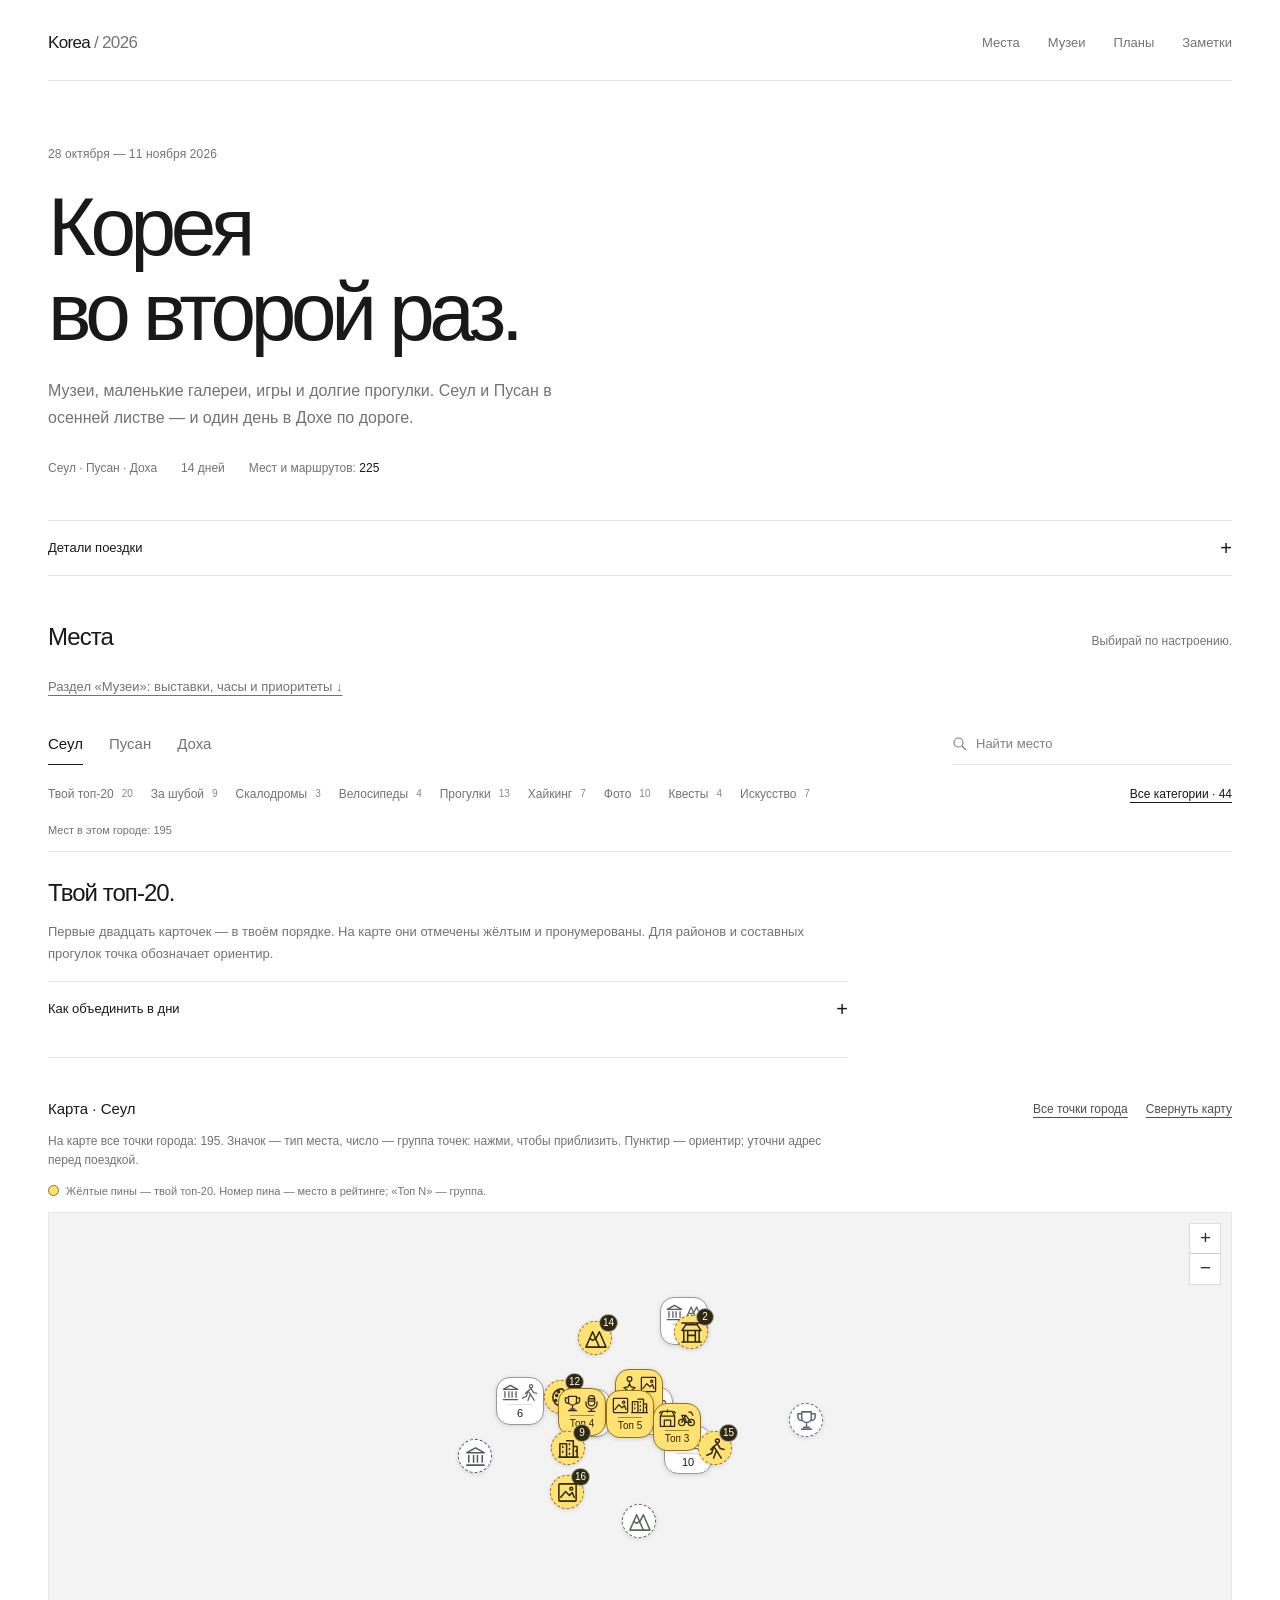
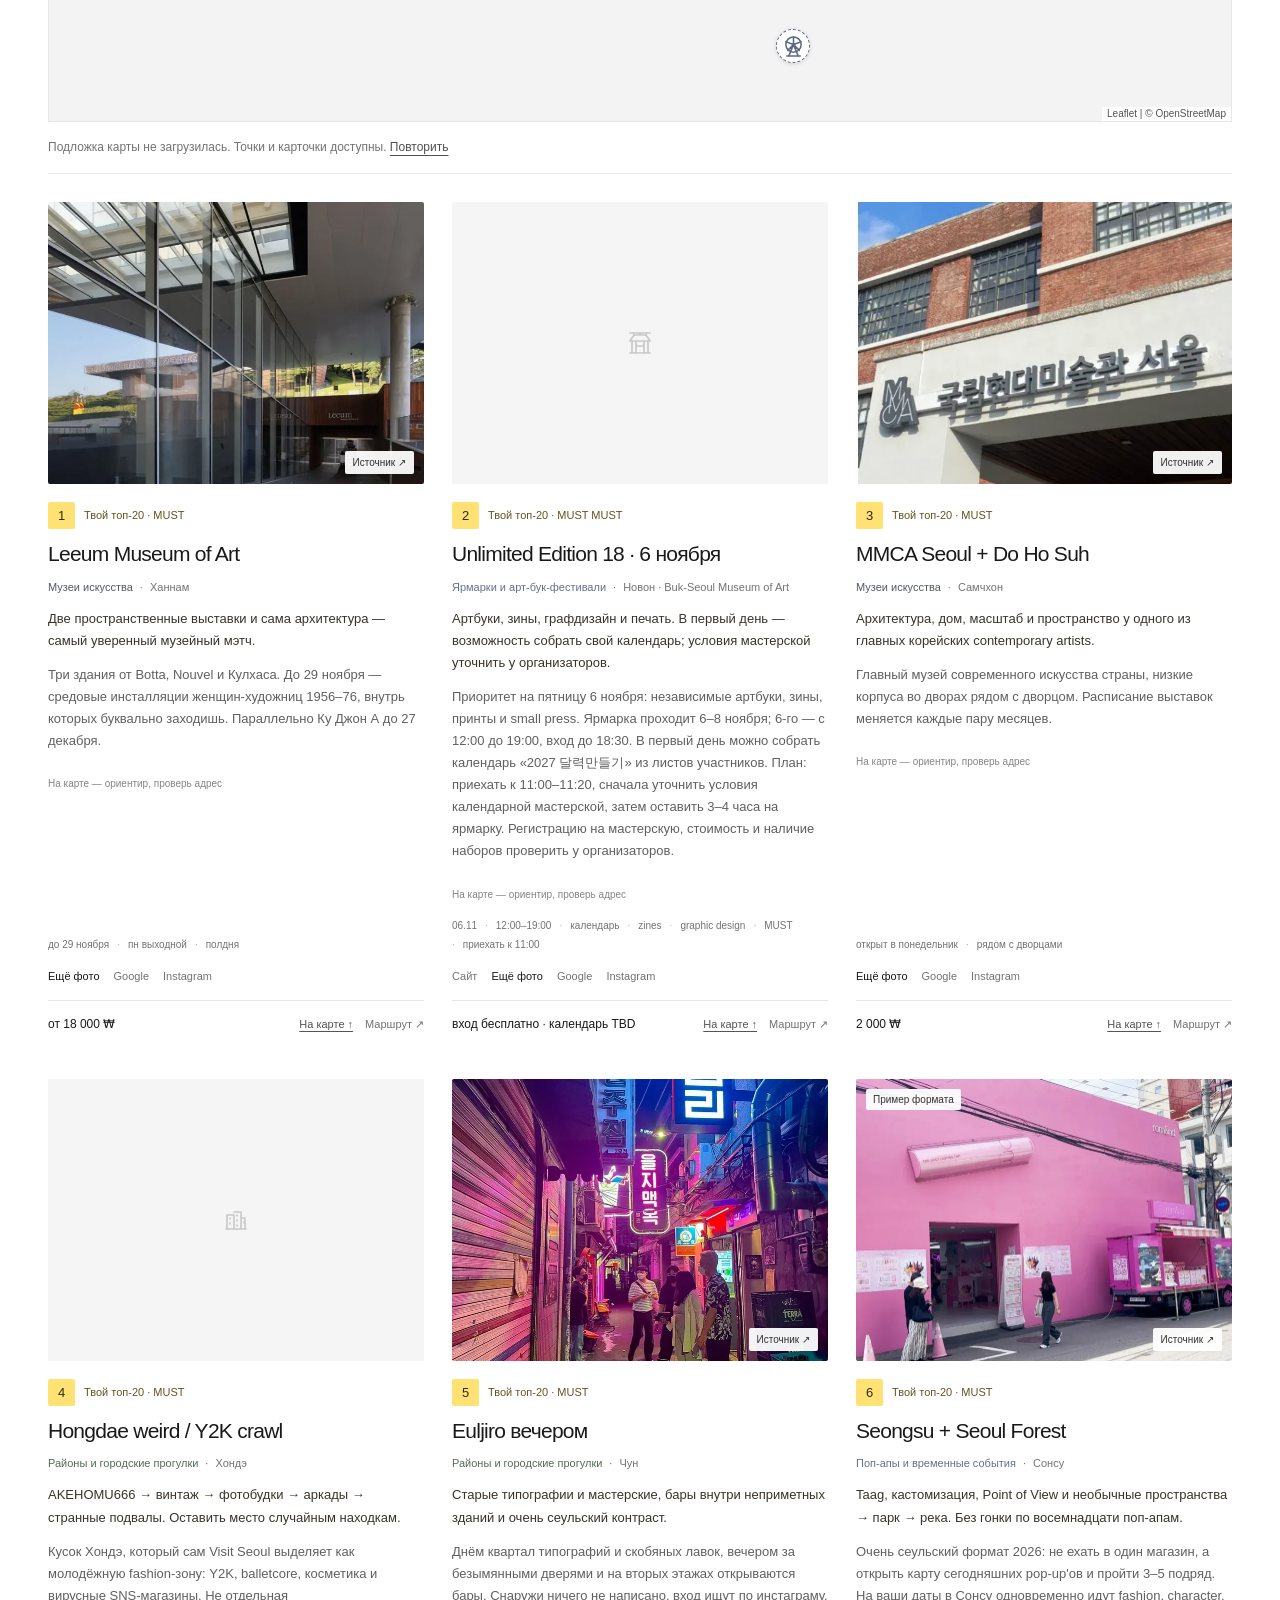
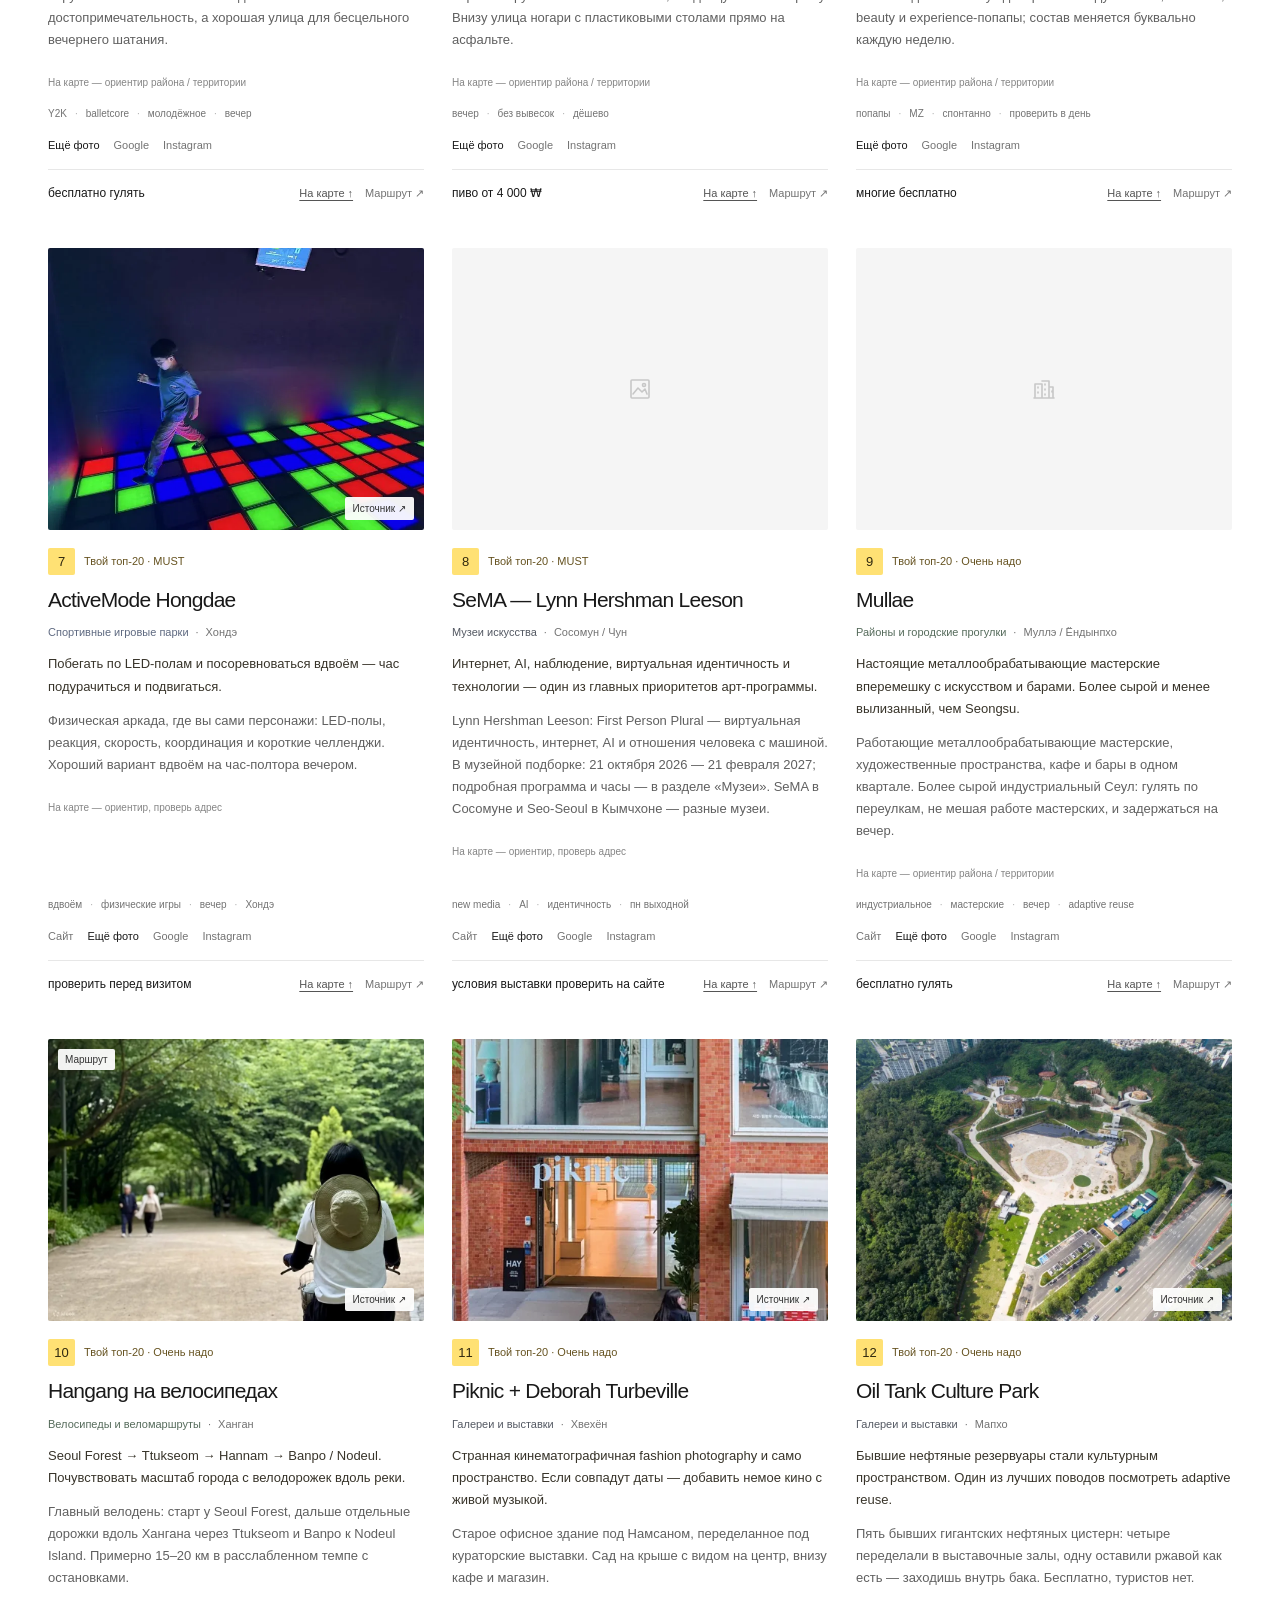
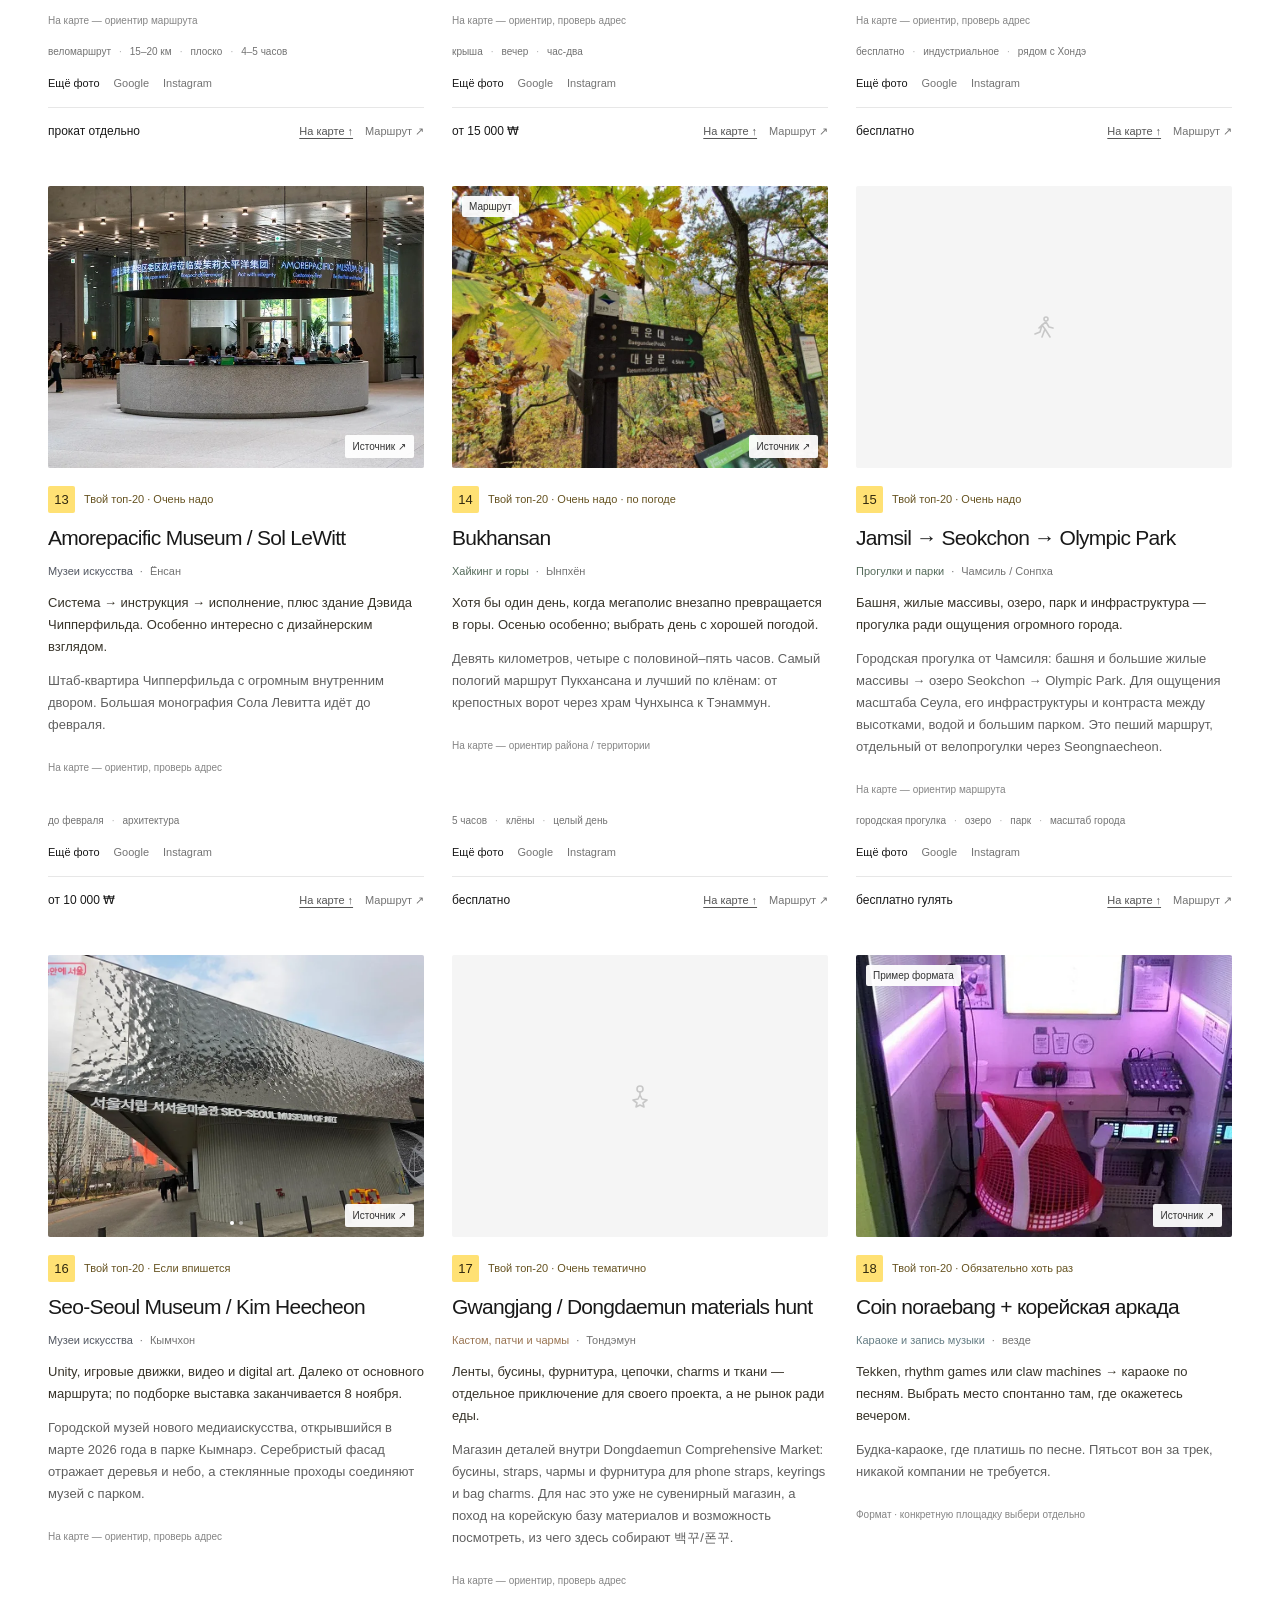
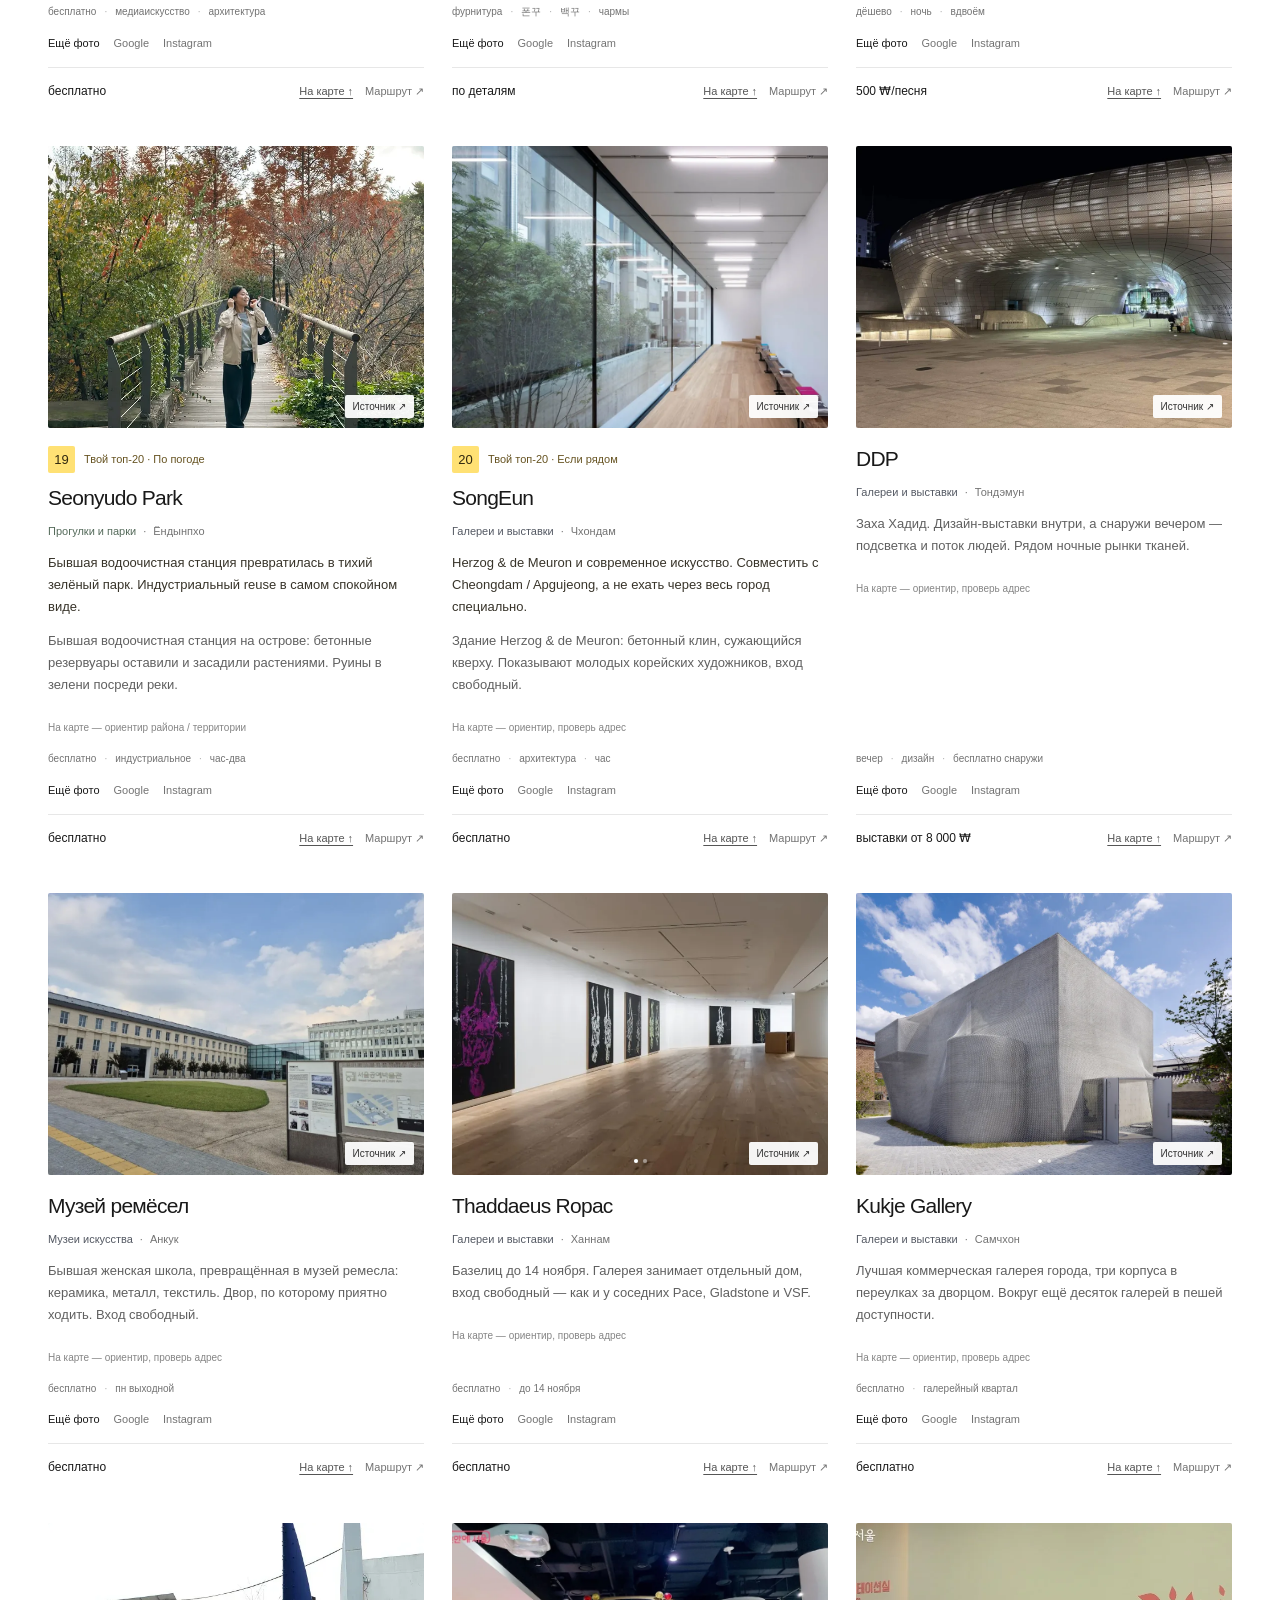
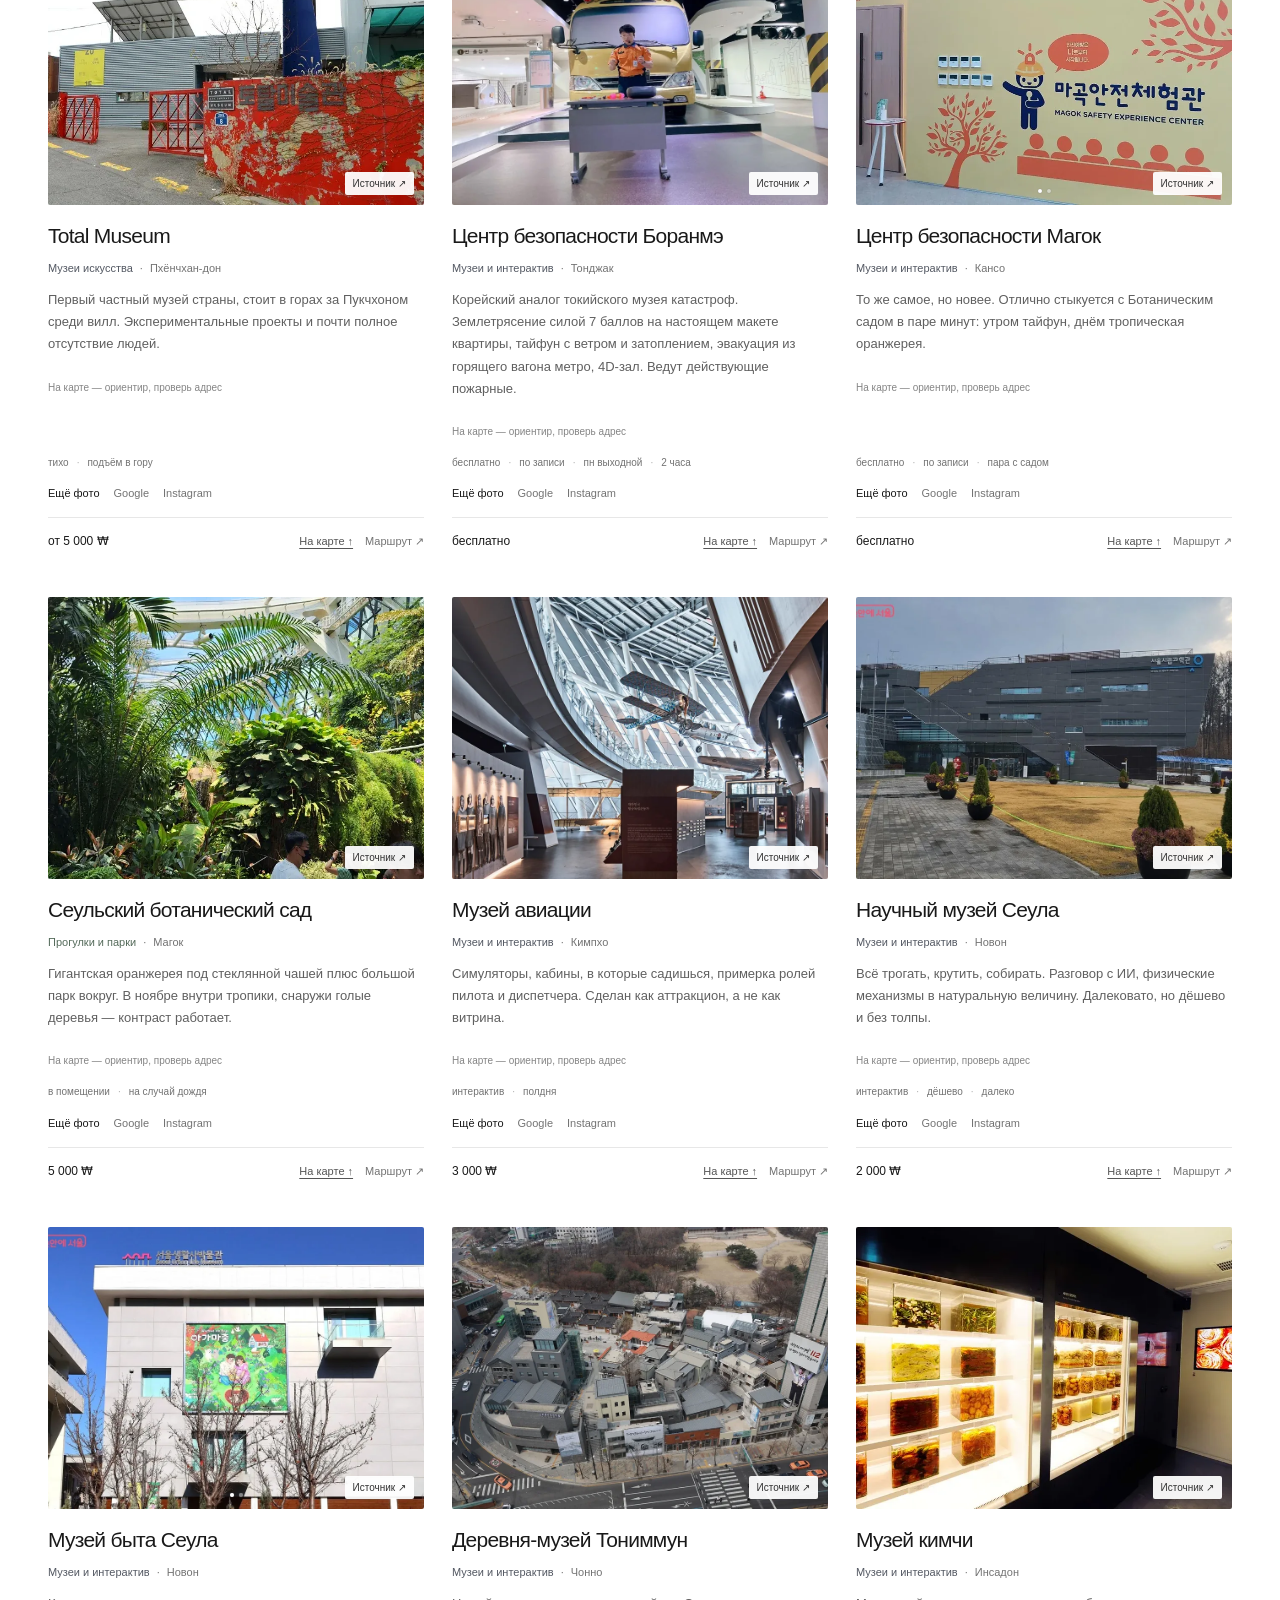
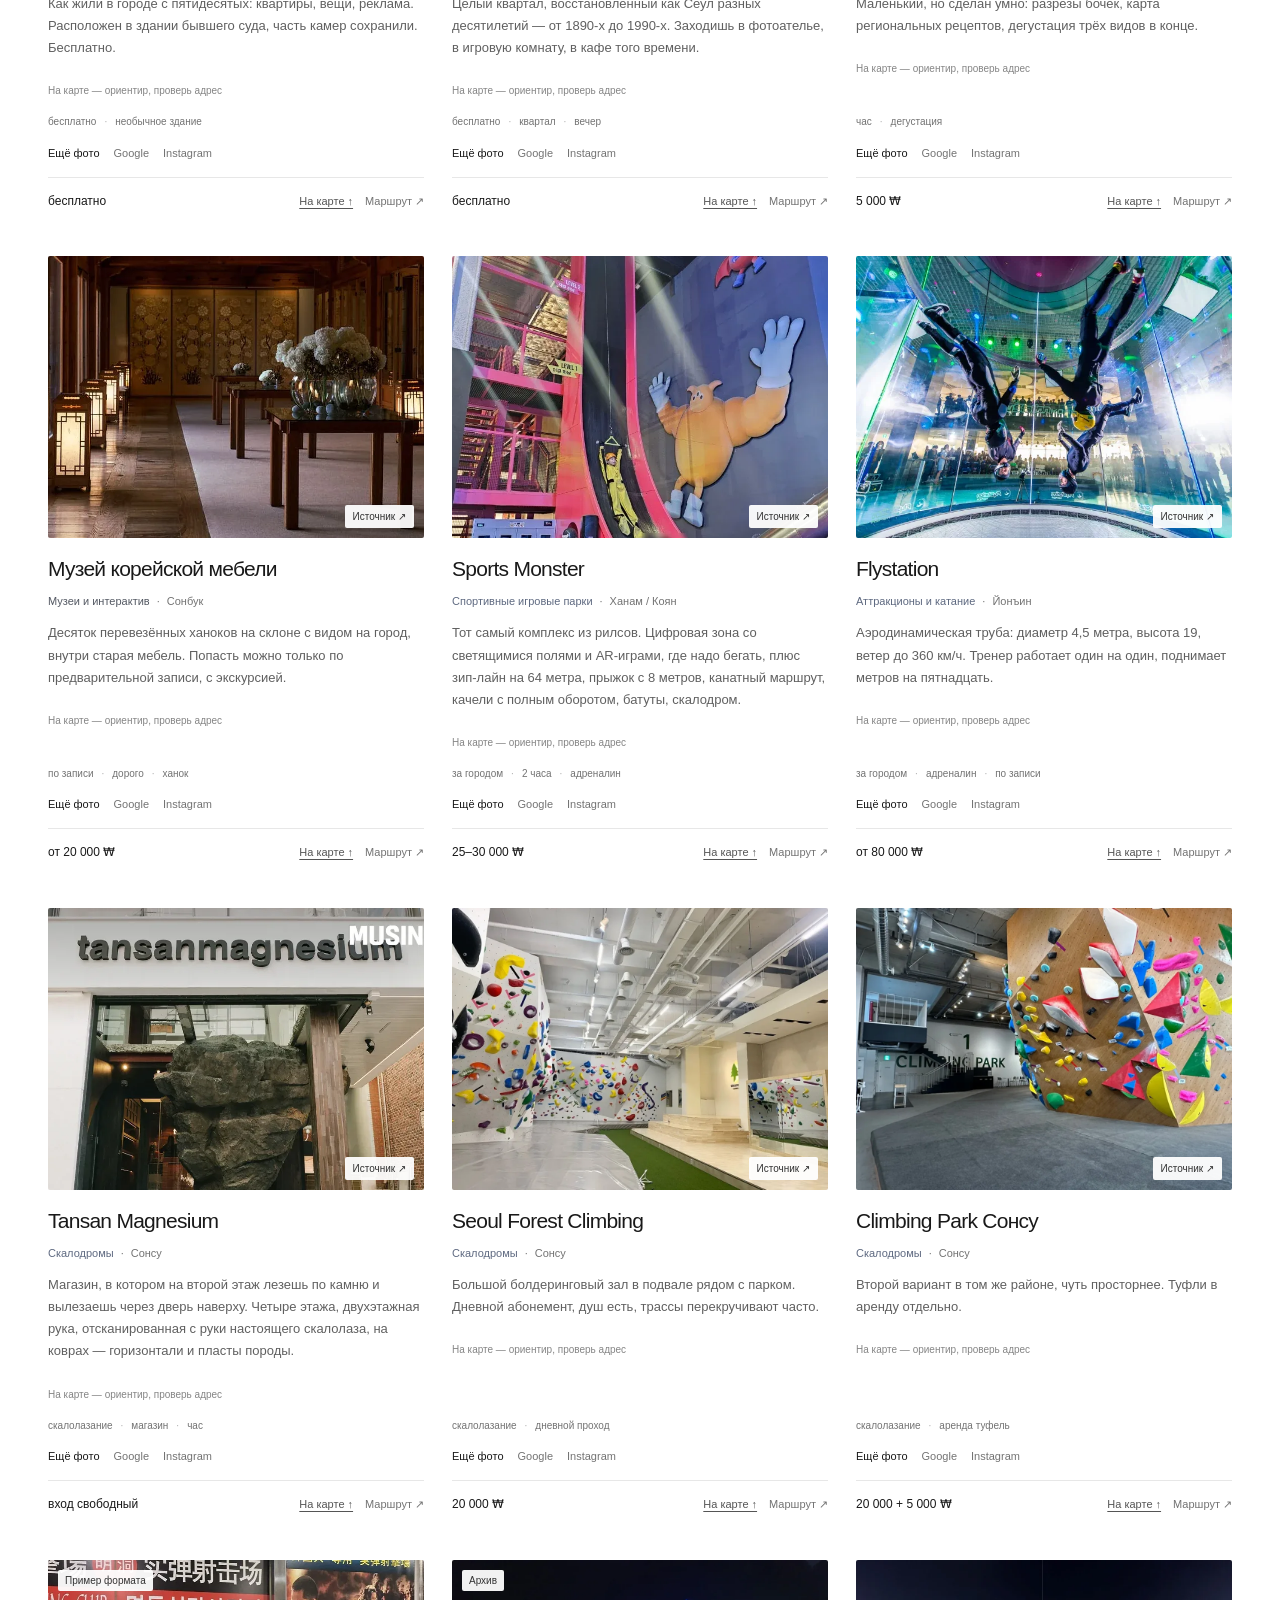
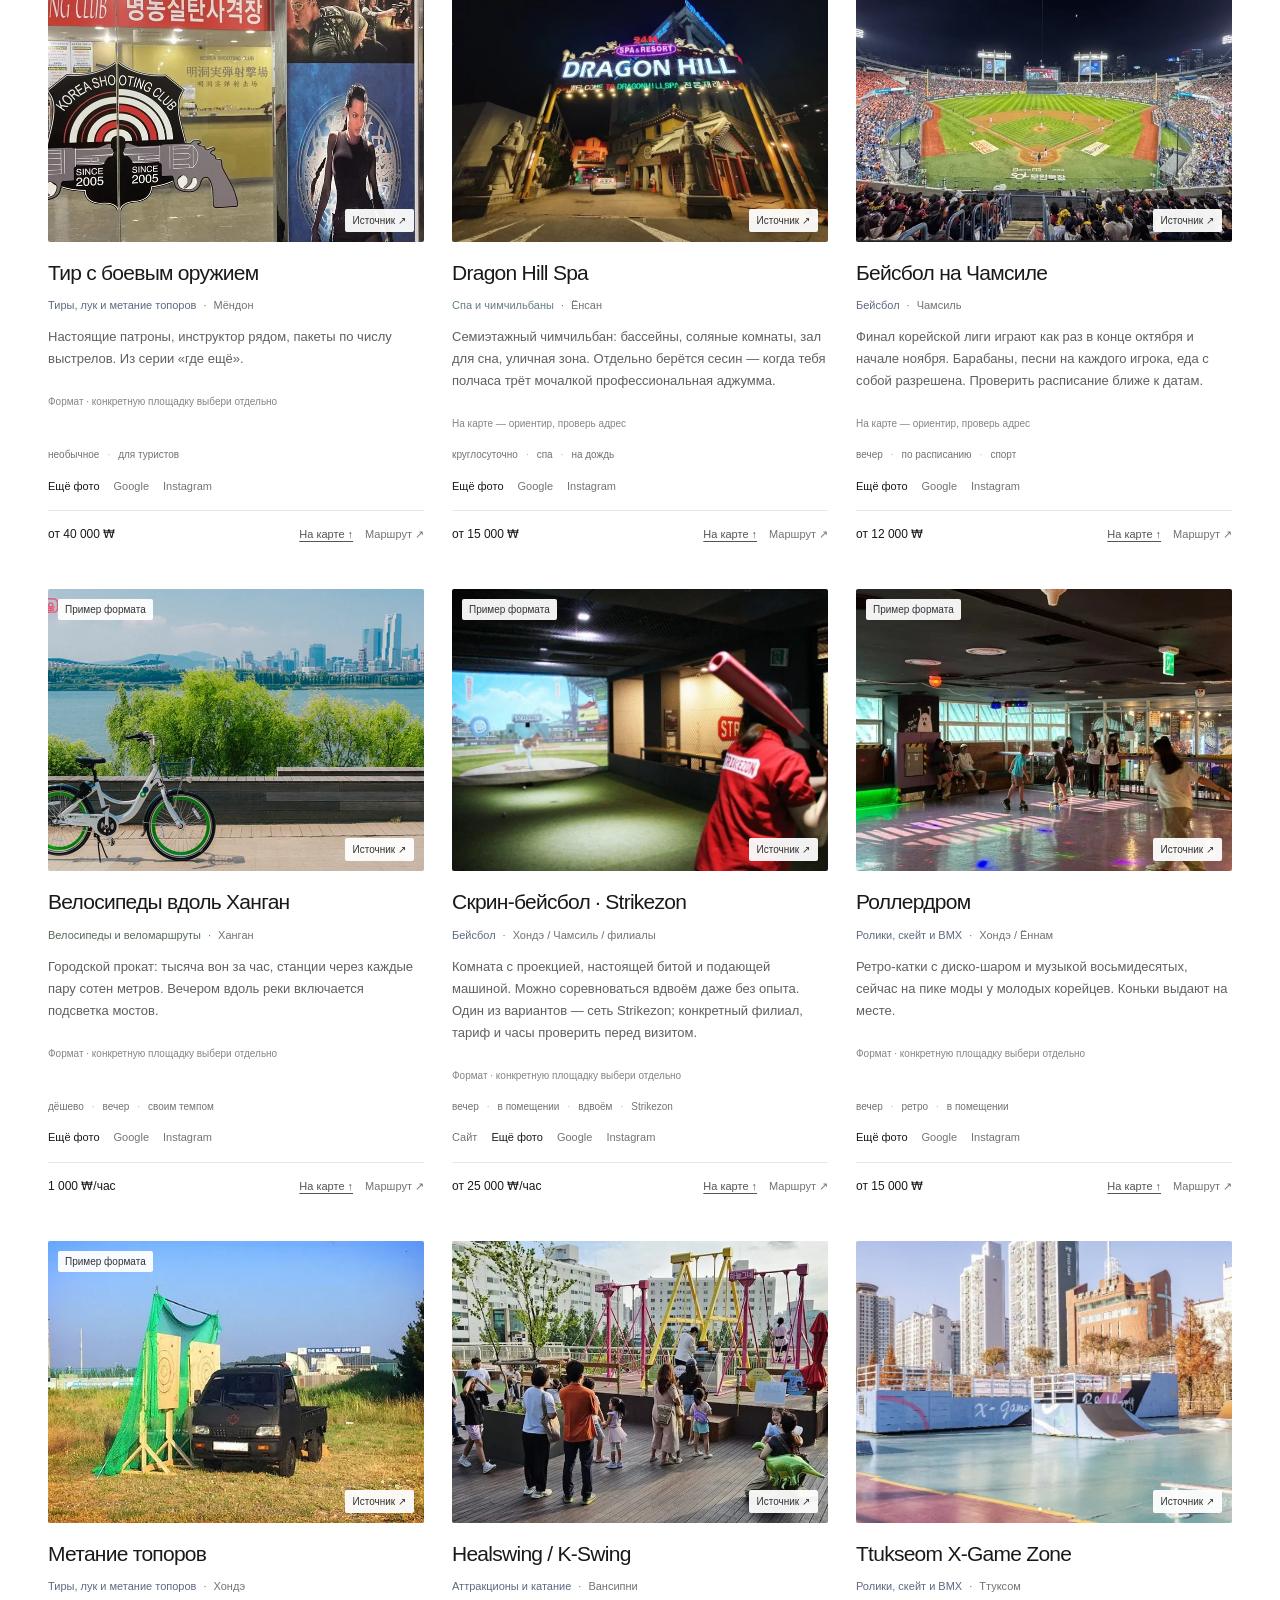
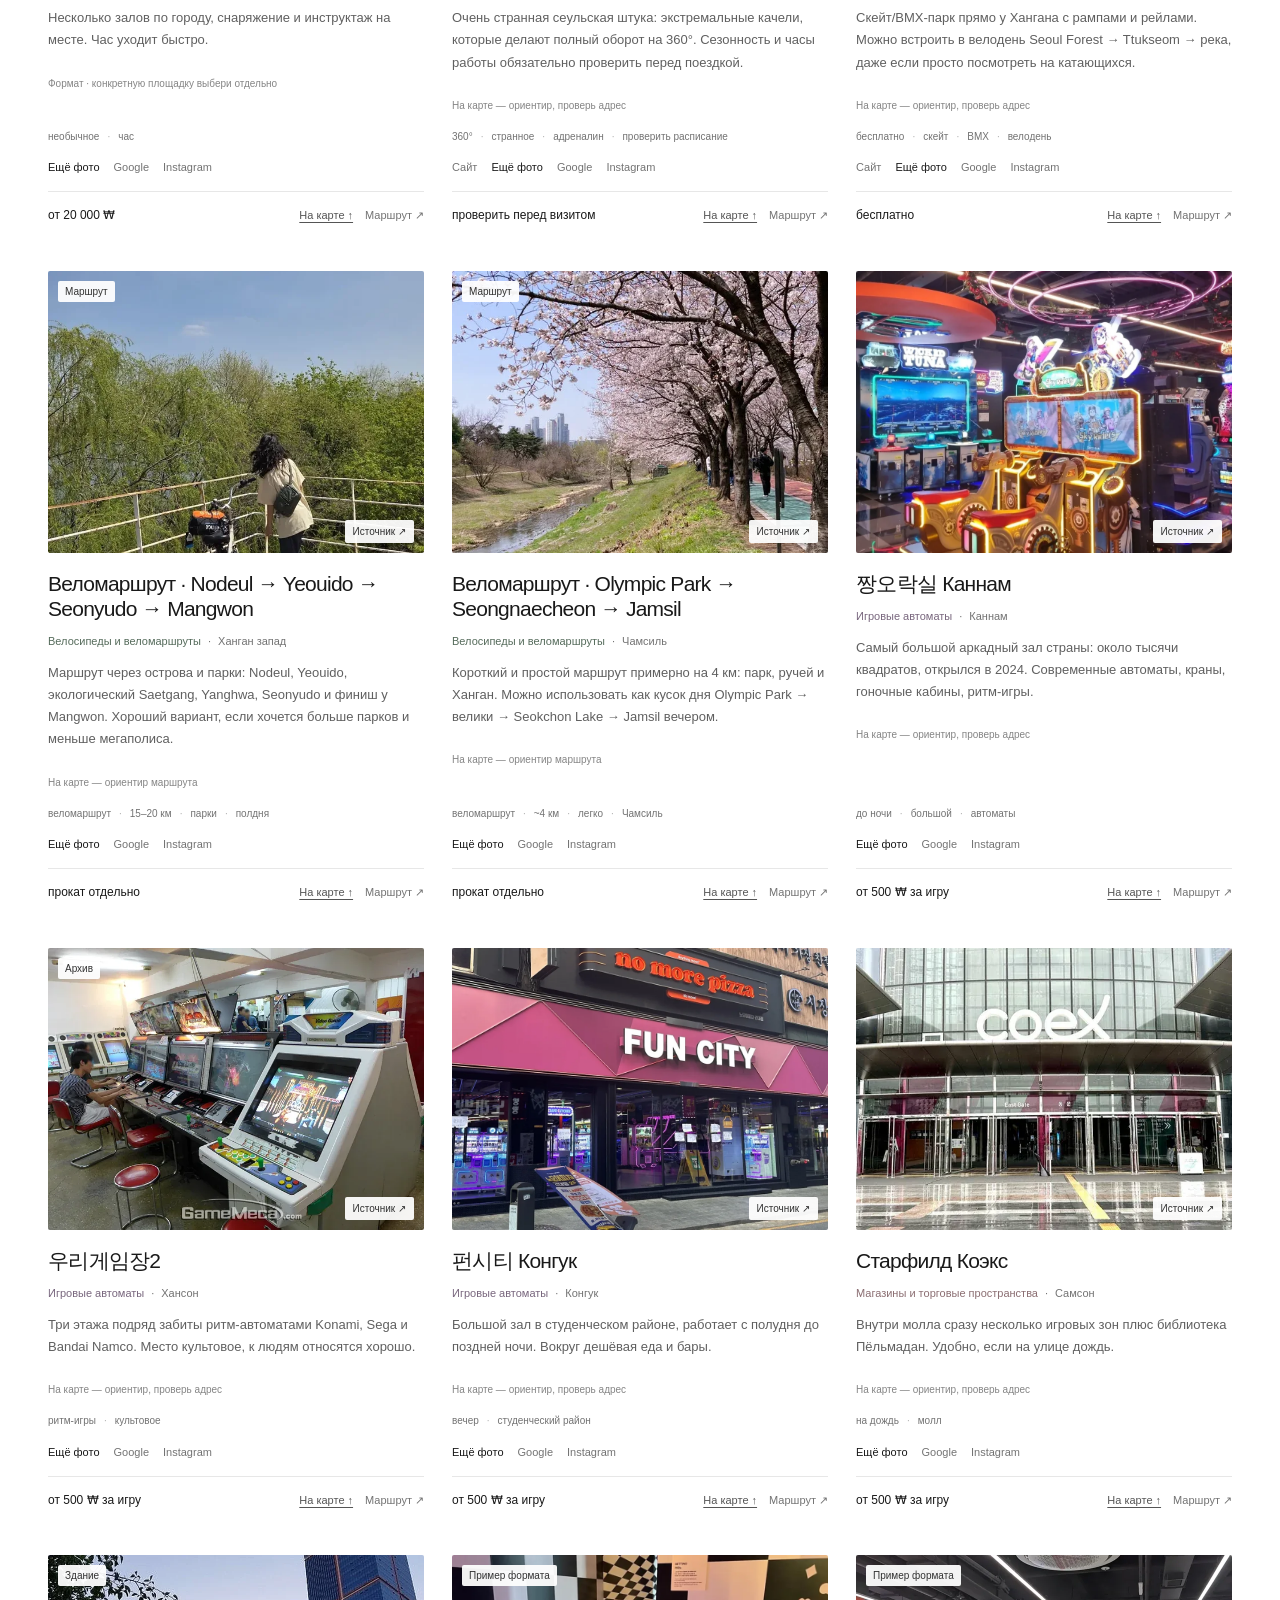
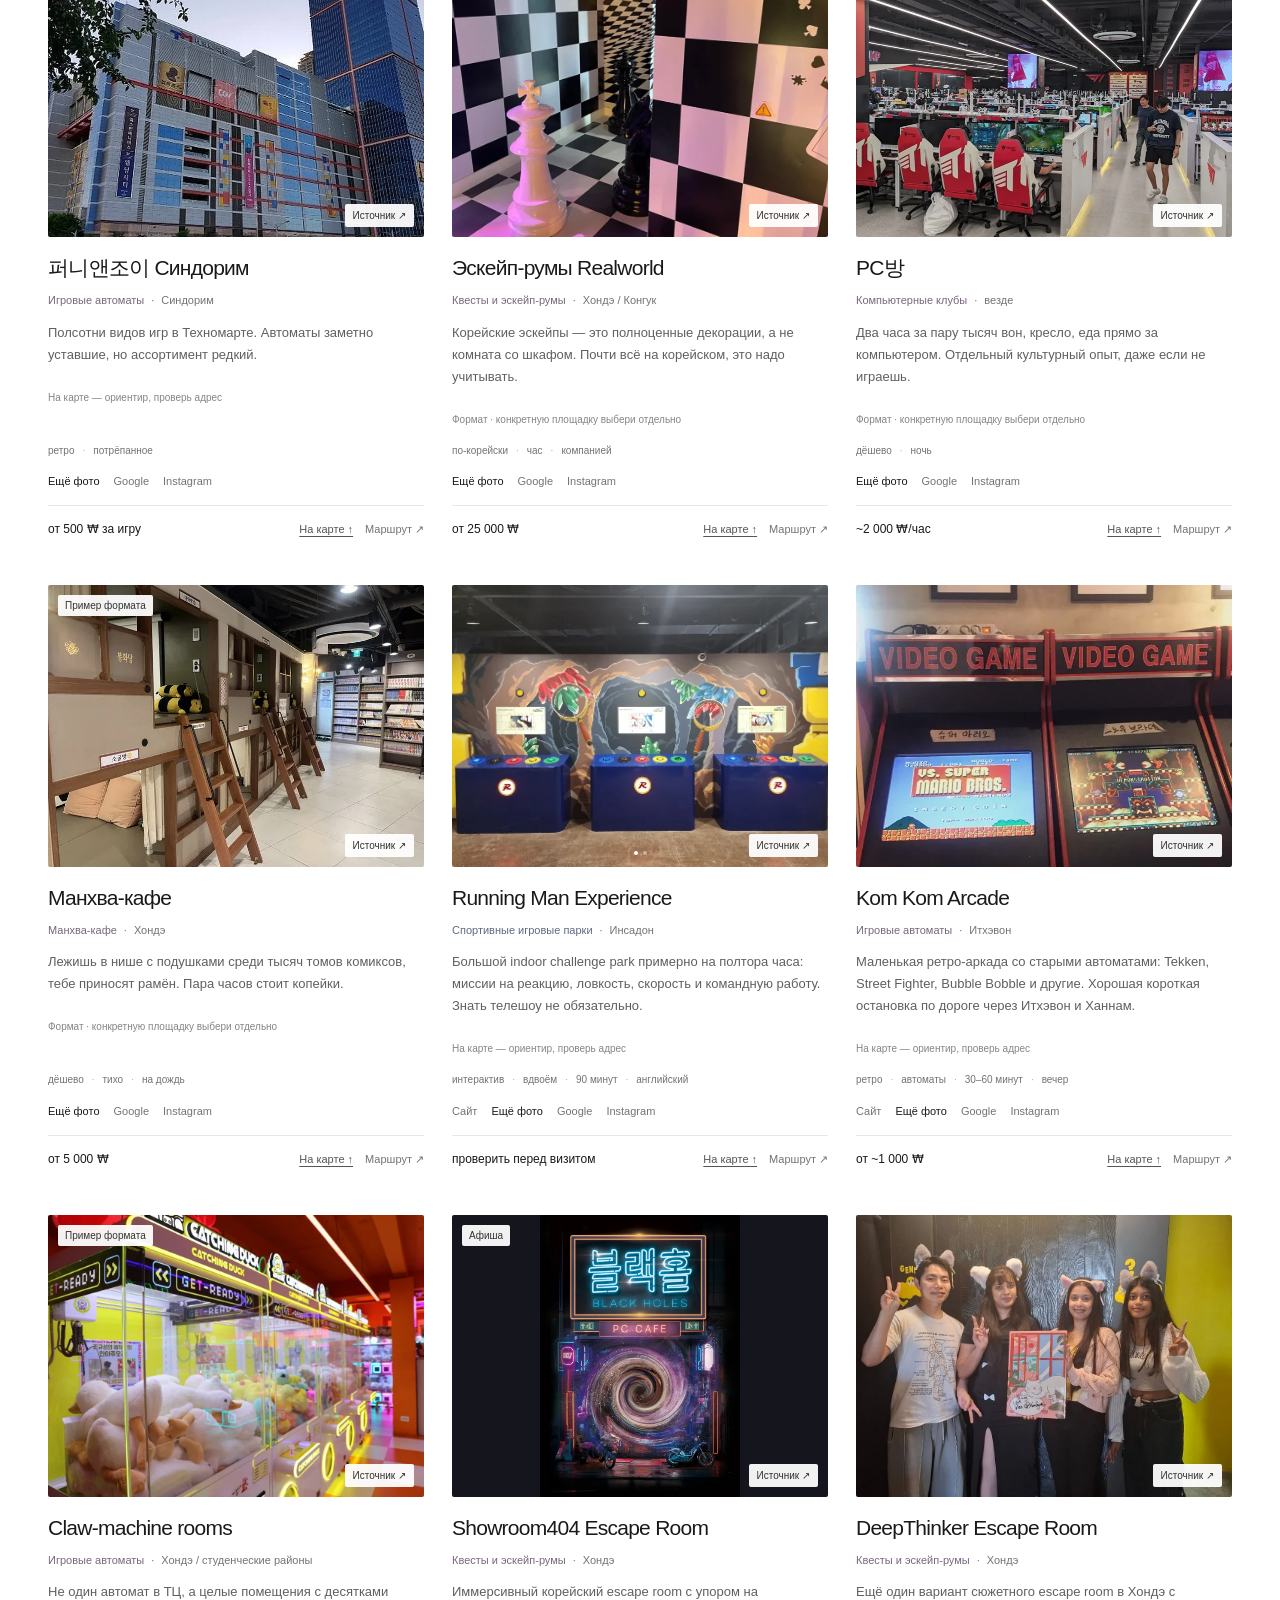
==== commit dc489c23: "Prioritize personal Seoul top twenty and mark yellow map pins" ====
--- a/index.html
+++ b/index.html
@@ -248,7 +248,7 @@
         <div class="leg"><b>~5–10.11</b><span>Клёны в самом Сеуле на пике: Пукаксан, Наксан, Пуам-дон</span></div>
       </div>
     </div>
-    <div class="localbar"><b>153 изображения для 135 из 222 карточек.</b> Листай стрелками или свайпом. Для новых мест фотографии пока не добавлены. В подборке отмечены архивные снимки, примеры форматов и афиша. Источник каждого изображения — по ссылке на фото. Обновлено 24 октября 2026. Можно перетащить на карточку свою картинку мышкой — она встанет первой и сохранится.</div>
+    <div class="localbar"><b>153 изображения для 135 из 225 карточек.</b> Листай стрелками или свайпом. Для новых мест фотографии пока не добавлены. В подборке отмечены архивные снимки, примеры форматов и афиша. Источник каждого изображения — по ссылке на фото. Обновлено 24 октября 2026. Можно перетащить на карточку свою картинку мышкой — она встанет первой и сохранится.</div>
       </div>
     </details>
   </header>
@@ -278,6 +278,11 @@
     <div class="count" id="count" aria-live="polite"></div>
   </div>
 
+  <aside class="top20-note" id="top20-note" aria-labelledby="top20-title">
+    <h2 id="top20-title">Твой топ-20.</h2>
+    <p>Первые двадцать карточек — в твоём порядке. На карте они отмечены жёлтым и пронумерованы. Для районов и составных прогулок точка обозначает ориентир.</p>
+    <details class="trip-details"><summary>Как объединить в дни</summary><div class="trip-content"><p>Leeum → Hannam → винтаж → Itaewon.<br>MMCA → Samcheong → Craft Museum → Euljiro вечером.<br>Seongsu → Seoul Forest → велосипеды вдоль Hangang.<br>Mullae → Seonyudo → Mangwon → Hongdae вечером.</p><p>Главные пять: Leeum, UE18, MMCA, странный Hongdae и вечерний Euljiro. Остальное можно менять на случайные находки.</p></div></details>
+  </aside>
   <aside class="shopping-note" id="coat-hunt-note" aria-label="Маршрут по винтажным магазинам" hidden>
     <h2>За яркой шубой.</h2>
     <p>Хондэ на 2–3 часа: AKEHOMU666 → Archive X → Yuko Vintage → Vintage B1 → ROOT. Начать с отобранного Y2K и gyaru, затем порыться в больших магазинах.</p>
@@ -289,6 +294,7 @@
       <div class="map-actions"><button type="button" id="fit-map">Все точки города</button><button type="button" id="toggle-map" aria-expanded="true" aria-controls="map-body">Свернуть карту</button></div>
     </div>
     <p id="mapHint" class="map-hint" aria-live="polite"></p>
+    <p class="map-priority-legend" id="map-priority-legend"><span aria-hidden="true"></span> Жёлтые пины — твой топ-20. Номер пина — место в рейтинге; «Топ N» — группа.</p>
     <div id="map-body">
       <div id="map" class="interactive-map" aria-label="Карта мест. Масштаб изменяется кнопками плюс и минус."></div>
       <p id="map-tile-status" class="map-tile-status" hidden>Подложка карты не загрузилась. Точки и карточки доступны. <button type="button" id="retry-map-tiles">Повторить</button></p>
@@ -518,12 +524,12 @@
 
 // city, category, name, korean, area, description, tags, price, lat, lng; optional url and map query q
 const P = [
-  {c:"seoul",k:"art",n:"Leeum",kr:"리움미술관",a:"Ханнам",d:"Три здания от Botta, Nouvel и Кулхаса. До 29 ноября — средовые инсталляции женщин-художниц 1956–76, внутрь которых буквально заходишь. Параллельно Ку Джон А до 27 декабря.",t:["до 29 ноября","пн выходной","полдня"],pr:"от 18 000 ₩",lat:37.5384,lng:126.999,mapKind:"approximate",mapNote:"Ориентировочная точка из подборки. Перед поездкой проверь адрес по корейскому названию."},
-  {c:"seoul",k:"art",n:"Amorepacific Museum of Art",kr:"아모레퍼시픽미술관",a:"Ёнсан",d:"Штаб-квартира Чипперфильда с огромным внутренним двором. Большая монография Сола Левитта идёт до февраля.",t:["до февраля","архитектура"],pr:"от 10 000 ₩",lat:37.5272,lng:126.9728,mapKind:"approximate",mapNote:"Ориентировочная точка из подборки. Перед поездкой проверь адрес по корейскому названию."},
-  {c:"seoul",k:"art",n:"MMCA Seoul",kr:"국립현대미술관",a:"Самчхон",d:"Главный музей современного искусства страны, низкие корпуса во дворах рядом с дворцом. Расписание выставок меняется каждые пару месяцев.",t:["открыт в понедельник","рядом с дворцами"],pr:"2 000 ₩",lat:37.5786,lng:126.98,mapKind:"approximate",mapNote:"Ориентировочная точка из подборки. Перед поездкой проверь адрес по корейскому названию."},
-  {c:"seoul",k:"art",n:"Seo-Seoul Museum of Art",kr:"서서울미술관",a:"Кымчхон",d:"Городской музей нового медиаискусства, открывшийся в марте 2026 года в парке Кымнарэ. Серебристый фасад отражает деревья и небо, а стеклянные проходы соединяют музей с парком.",t:["бесплатно","медиаискусство","архитектура"],pr:"бесплатно",lat:37.466,lng:126.896,q:"서서울미술관 서울 금천구",mapKind:"approximate",mapNote:"Ориентировочная точка из подборки. Перед поездкой проверь адрес по корейскому названию."},
-  {c:"seoul",k:"galleries",n:"SongEun",kr:"송은",a:"Чхондам",d:"Здание Herzog & de Meuron: бетонный клин, сужающийся кверху. Показывают молодых корейских художников, вход свободный.",t:["бесплатно","архитектура","час"],pr:"бесплатно",lat:37.523,lng:127.047,mapKind:"approximate",mapNote:"Ориентировочная точка из подборки. Перед поездкой проверь адрес по корейскому названию."},
-  {c:"seoul",k:"galleries",n:"Piknic",kr:"피크닉",a:"Хвехён",d:"Старое офисное здание под Намсаном, переделанное под кураторские выставки. Сад на крыше с видом на центр, внизу кафе и магазин.",t:["крыша","вечер","час-два"],pr:"от 15 000 ₩",lat:37.557,lng:126.9781,mapKind:"approximate",mapNote:"Ориентировочная точка из подборки. Перед поездкой проверь адрес по корейскому названию."},
+  {"c":"seoul","k":"art","n":"Leeum","kr":"리움미술관","a":"Ханнам","d":"Три здания от Botta, Nouvel и Кулхаса. До 29 ноября — средовые инсталляции женщин-художниц 1956–76, внутрь которых буквально заходишь. Параллельно Ку Джон А до 27 декабря.","t":["до 29 ноября","пн выходной","полдня"],"pr":"от 18 000 ₩","lat":37.5384,"lng":126.999,"mapKind":"approximate","mapNote":"Ориентировочная точка из подборки. Перед поездкой проверь адрес по корейскому названию.","priority":{"rank":1,"title":"Leeum Museum of Art","level":"MUST","why":"Две пространственные выставки и сама архитектура — самый уверенный музейный мэтч."}},
+  {"c":"seoul","k":"art","n":"Amorepacific Museum of Art","kr":"아모레퍼시픽미술관","a":"Ёнсан","d":"Штаб-квартира Чипперфильда с огромным внутренним двором. Большая монография Сола Левитта идёт до февраля.","t":["до февраля","архитектура"],"pr":"от 10 000 ₩","lat":37.5272,"lng":126.9728,"mapKind":"approximate","mapNote":"Ориентировочная точка из подборки. Перед поездкой проверь адрес по корейскому названию.","priority":{"rank":13,"title":"Amorepacific Museum / Sol LeWitt","level":"Очень надо","why":"Система → инструкция → исполнение, плюс здание Дэвида Чипперфильда. Особенно интересно с дизайнерским взглядом."}},
+  {"c":"seoul","k":"art","n":"MMCA Seoul","kr":"국립현대미술관","a":"Самчхон","d":"Главный музей современного искусства страны, низкие корпуса во дворах рядом с дворцом. Расписание выставок меняется каждые пару месяцев.","t":["открыт в понедельник","рядом с дворцами"],"pr":"2 000 ₩","lat":37.5786,"lng":126.98,"mapKind":"approximate","mapNote":"Ориентировочная точка из подборки. Перед поездкой проверь адрес по корейскому названию.","priority":{"rank":3,"title":"MMCA Seoul + Do Ho Suh","level":"MUST","why":"Архитектура, дом, масштаб и пространство у одного из главных корейских contemporary artists."}},
+  {"c":"seoul","k":"art","n":"Seo-Seoul Museum of Art","kr":"서서울미술관","a":"Кымчхон","d":"Городской музей нового медиаискусства, открывшийся в марте 2026 года в парке Кымнарэ. Серебристый фасад отражает деревья и небо, а стеклянные проходы соединяют музей с парком.","t":["бесплатно","медиаискусство","архитектура"],"pr":"бесплатно","lat":37.466,"lng":126.896,"q":"서서울미술관 서울 금천구","mapKind":"approximate","mapNote":"Ориентировочная точка из подборки. Перед поездкой проверь адрес по корейскому названию.","priority":{"rank":16,"title":"Seo-Seoul Museum / Kim Heecheon","level":"Если впишется","why":"Unity, игровые движки, видео и digital art. Далеко от основного маршрута; по подборке выставка заканчивается 8 ноября."}},
+  {"c":"seoul","k":"galleries","n":"SongEun","kr":"송은","a":"Чхондам","d":"Здание Herzog & de Meuron: бетонный клин, сужающийся кверху. Показывают молодых корейских художников, вход свободный.","t":["бесплатно","архитектура","час"],"pr":"бесплатно","lat":37.523,"lng":127.047,"mapKind":"approximate","mapNote":"Ориентировочная точка из подборки. Перед поездкой проверь адрес по корейскому названию.","priority":{"rank":20,"title":"SongEun","level":"Если рядом","why":"Herzog & de Meuron и современное искусство. Совместить с Cheongdam / Apgujeong, а не ехать через весь город специально."}},
+  {"c":"seoul","k":"galleries","n":"Piknic","kr":"피크닉","a":"Хвехён","d":"Старое офисное здание под Намсаном, переделанное под кураторские выставки. Сад на крыше с видом на центр, внизу кафе и магазин.","t":["крыша","вечер","час-два"],"pr":"от 15 000 ₩","lat":37.557,"lng":126.9781,"mapKind":"approximate","mapNote":"Ориентировочная точка из подборки. Перед поездкой проверь адрес по корейскому названию.","priority":{"rank":11,"title":"Piknic + Deborah Turbeville","level":"Очень надо","why":"Странная кинематографичная fashion photography и само пространство. Если совпадут даты — добавить немое кино с живой музыкой."}},
   {c:"seoul",k:"galleries",n:"DDP",kr:"동대문디자인플라자",a:"Тондэмун",d:"Заха Хадид. Дизайн-выставки внутри, а снаружи вечером — подсветка и поток людей. Рядом ночные рынки тканей.",t:["вечер","дизайн","бесплатно снаружи"],pr:"выставки от 8 000 ₩",lat:37.5665,lng:127.0092,mapKind:"approximate",mapNote:"Ориентировочная точка из подборки. Перед поездкой проверь адрес по корейскому названию."},
   {c:"seoul",k:"art",n:"Музей ремёсел",kr:"서울공예박물관",a:"Анкук",d:"Бывшая женская школа, превращённая в музей ремесла: керамика, металл, текстиль. Двор, по которому приятно ходить. Вход свободный.",t:["бесплатно","пн выходной"],pr:"бесплатно",lat:37.5772,lng:126.9815,mapKind:"approximate",mapNote:"Ориентировочная точка из подборки. Перед поездкой проверь адрес по корейскому названию."},
   {c:"seoul",k:"galleries",n:"Thaddaeus Ropac",kr:"타데우스 로팍",a:"Ханнам",d:"Базелиц до 14 ноября. Галерея занимает отдельный дом, вход свободный — как и у соседних Pace, Gladstone и VSF.",t:["бесплатно","до 14 ноября"],pr:"бесплатно",lat:37.537,lng:127.0005,mapKind:"approximate",mapNote:"Ориентировочная точка из подборки. Перед поездкой проверь адрес по корейскому названию."},
@@ -538,7 +544,7 @@
   {c:"seoul",k:"museums",n:"Деревня-музей Тониммун",kr:"돈의문박물관마을",a:"Чонно",d:"Целый квартал, восстановленный как Сеул разных десятилетий — от 1890-х до 1990-х. Заходишь в фотоателье, в игровую комнату, в кафе того времени.",t:["бесплатно","квартал","вечер"],pr:"бесплатно",lat:37.569,lng:126.968,mapKind:"approximate",mapNote:"Ориентировочная точка из подборки. Перед поездкой проверь адрес по корейскому названию."},
   {c:"seoul",k:"museums",n:"Музей кимчи",kr:"뮤지엄김치간",a:"Инсадон",d:"Маленький, но сделан умно: разрезы бочек, карта региональных рецептов, дегустация трёх видов в конце.",t:["час","дегустация"],pr:"5 000 ₩",lat:37.573,lng:126.986,mapKind:"approximate",mapNote:"Ориентировочная точка из подборки. Перед поездкой проверь адрес по корейскому названию."},
   {c:"seoul",k:"museums",n:"Музей корейской мебели",kr:"한국가구박물관",a:"Сонбук",d:"Десяток перевезённых ханоков на склоне с видом на город, внутри старая мебель. Попасть можно только по предварительной записи, с экскурсией.",t:["по записи","дорого","ханок"],pr:"от 20 000 ₩",lat:37.599,lng:127.001,mapKind:"approximate",mapNote:"Ориентировочная точка из подборки. Перед поездкой проверь адрес по корейскому названию."},
-  {c:"seoul",k:"galleries",n:"Парк культурных резервуаров",kr:"문화비축기지",a:"Мапхо",d:"Пять бывших гигантских нефтяных цистерн: четыре переделали в выставочные залы, одну оставили ржавой как есть — заходишь внутрь бака. Бесплатно, туристов нет.",t:["бесплатно","индустриальное","рядом с Хондэ"],pr:"бесплатно",lat:37.57,lng:126.888,mapKind:"approximate",mapNote:"Ориентировочная точка из подборки. Перед поездкой проверь адрес по корейскому названию."},
+  {"c":"seoul","k":"galleries","n":"Парк культурных резервуаров","kr":"문화비축기지","a":"Мапхо","d":"Пять бывших гигантских нефтяных цистерн: четыре переделали в выставочные залы, одну оставили ржавой как есть — заходишь внутрь бака. Бесплатно, туристов нет.","t":["бесплатно","индустриальное","рядом с Хондэ"],"pr":"бесплатно","lat":37.57,"lng":126.888,"mapKind":"approximate","mapNote":"Ориентировочная точка из подборки. Перед поездкой проверь адрес по корейскому названию.","priority":{"rank":12,"title":"Oil Tank Culture Park","level":"Очень надо","why":"Бывшие нефтяные резервуары стали культурным пространством. Один из лучших поводов посмотреть adaptive reuse."}},
   {c:"seoul",k:"sports",n:"Sports Monster",kr:"스포츠몬스터",a:"Ханам / Коян",d:"Тот самый комплекс из рилсов. Цифровая зона со светящимися полями и AR-играми, где надо бегать, плюс зип-лайн на 64 метра, прыжок с 8 метров, канатный маршрут, качели с полным оборотом, батуты, скалодром.",t:["за городом","2 часа","адреналин"],pr:"25–30 000 ₩",lat:37.545,lng:127.224,mapKind:"approximate",mapNote:"Ориентировочная точка из подборки. Перед поездкой проверь адрес по корейскому названию."},
   {c:"seoul",k:"rides",n:"Flystation",kr:"플라이스테이션",a:"Йонъин",d:"Аэродинамическая труба: диаметр 4,5 метра, высота 19, ветер до 360 км/ч. Тренер работает один на один, поднимает метров на пятнадцать.",t:["за городом","адреналин","по записи"],pr:"от 80 000 ₩",lat:37.298,lng:127.207,mapKind:"approximate",mapNote:"Ориентировочная точка из подборки. Перед поездкой проверь адрес по корейскому названию."},
   {c:"seoul",k:"climbing",n:"Tansan Magnesium",kr:"탄산마그네슘",a:"Сонсу",d:"Магазин, в котором на второй этаж лезешь по камню и вылезаешь через дверь наверху. Четыре этажа, двухэтажная рука, отсканированная с руки настоящего скалолаза, на коврах — горизонтали и пласты породы.",t:["скалолазание","магазин","час"],pr:"вход свободный",lat:37.5424,lng:127.0565,mapKind:"approximate",mapNote:"Ориентировочная точка из подборки. Перед поездкой проверь адрес по корейскому названию."},
@@ -553,7 +559,7 @@
   {c:"seoul",k:"shooting",n:"Метание топоров",kr:"도끼던지기",a:"Хондэ",d:"Несколько залов по городу, снаряжение и инструктаж на месте. Час уходит быстро.",t:["необычное","час"],pr:"от 20 000 ₩",lat:37.5555,lng:126.9245,mapKind:"format",mapNote:"Пример района для этого формата. Выбери конкретную площадку перед поездкой."},
   {c:"seoul",k:"rides",n:"Healswing / K-Swing",kr:"힐스윙",a:"Вансипни",d:"Очень странная сеульская штука: экстремальные качели, которые делают полный оборот на 360°. Сезонность и часы работы обязательно проверить перед поездкой.",t:["360°","странное","адреналин","проверить расписание"],pr:"проверить перед визитом",lat:37.5615,lng:127.0375,url:"https://english.visitseoul.net/entertainment/2024-Healswing/ENPl4rnb2",q:"힐스윙 왕십리",mapKind:"approximate",mapNote:"Ориентировочная точка из подборки. Перед поездкой проверь адрес по корейскому названию."},
   {c:"seoul",k:"rollers",n:"Ttukseom X-Game Zone",kr:"뚝섬 한강공원 X게임장",a:"Ттуксом",d:"Скейт/BMX-парк прямо у Хангана с рампами и рейлами. Можно встроить в велодень Seoul Forest → Ttukseom → река, даже если просто посмотреть на катающихся.",t:["бесплатно","скейт","BMX","велодень"],pr:"бесплатно",lat:37.5294,lng:127.0697,url:"https://english.visitseoul.net/entertainment/X-GAME/ENP6zvjr6",q:"뚝섬한강공원 X게임장 서울 광진구 자양동 427-27",mapKind:"approximate",mapNote:"Ориентировочная точка из подборки. Перед поездкой проверь адрес по корейскому названию."},
-  {c:"seoul",k:"cycling",n:"Веломаршрут · Seoul Forest → Ttukseom → Banpo → Nodeul",kr:"서울숲 → 뚝섬 → 반포 → 노들섬",a:"Ханган",d:"Главный велодень: старт у Seoul Forest, дальше отдельные дорожки вдоль Хангана через Ttukseom и Banpo к Nodeul Island. Примерно 15–20 км в расслабленном темпе с остановками.",t:["веломаршрут","15–20 км","плоско","4–5 часов"],pr:"прокат отдельно",lat:37.5444,lng:127.0374,mapKind:"route",mapNote:"Ориентир начала прогулки или маршрута; линия пути не построена."},
+  {"c":"seoul","k":"cycling","n":"Веломаршрут · Seoul Forest → Ttukseom → Banpo → Nodeul","kr":"서울숲 → 뚝섬 → 반포 → 노들섬","a":"Ханган","d":"Главный велодень: старт у Seoul Forest, дальше отдельные дорожки вдоль Хангана через Ttukseom и Banpo к Nodeul Island. Примерно 15–20 км в расслабленном темпе с остановками.","t":["веломаршрут","15–20 км","плоско","4–5 часов"],"pr":"прокат отдельно","lat":37.5444,"lng":127.0374,"mapKind":"route","mapNote":"Ориентир начала прогулки или маршрута; линия пути не построена.","priority":{"rank":10,"title":"Hangang на велосипедах","level":"Очень надо","why":"Seoul Forest → Ttukseom → Hannam → Banpo / Nodeul. Почувствовать масштаб города с велодорожек вдоль реки."}},
   {c:"seoul",k:"cycling",n:"Веломаршрут · Nodeul → Yeouido → Seonyudo → Mangwon",kr:"노들섬 → 여의도 → 선유도 → 망원",a:"Ханган запад",d:"Маршрут через острова и парки: Nodeul, Yeouido, экологический Saetgang, Yanghwa, Seonyudo и финиш у Mangwon. Хороший вариант, если хочется больше парков и меньше мегаполиса.",t:["веломаршрут","15–20 км","парки","полдня"],pr:"прокат отдельно",lat:37.517,lng:126.958,mapKind:"route",mapNote:"Ориентир начала прогулки или маршрута; линия пути не построена."},
   {c:"seoul",k:"cycling",n:"Веломаршрут · Olympic Park → Seongnaecheon → Jamsil",kr:"올림픽공원 → 성내천 → 잠실",a:"Чамсиль",d:"Короткий и простой маршрут примерно на 4 км: парк, ручей и Ханган. Можно использовать как кусок дня Olympic Park → велики → Seokchon Lake → Jamsil вечером.",t:["веломаршрут","~4 км","легко","Чамсиль"],pr:"прокат отдельно",lat:37.5207,lng:127.1215,mapKind:"route",mapNote:"Ориентир начала прогулки или маршрута; линия пути не построена."},
   {c:"seoul",k:"arcades",n:"짱오락실 Каннам",kr:"짱오락실 강남대로점",a:"Каннам",d:"Самый большой аркадный зал страны: около тысячи квадратов, открылся в 2024. Современные автоматы, краны, гоночные кабины, ритм-игры.",t:["до ночи","большой","автоматы"],pr:"от 500 ₩ за игру",lat:37.502,lng:127.0255,mapKind:"approximate",mapNote:"Ориентировочная точка из подборки. Перед поездкой проверь адрес по корейскому названию."},
@@ -563,9 +569,9 @@
   {c:"seoul",k:"arcades",n:"퍼니앤조이 Синдорим",kr:"퍼니앤조이",a:"Синдорим",d:"Полсотни видов игр в Техномарте. Автоматы заметно уставшие, но ассортимент редкий.",t:["ретро","потрёпанное"],pr:"от 500 ₩ за игру",lat:37.5085,lng:126.891,mapKind:"approximate",mapNote:"Ориентировочная точка из подборки. Перед поездкой проверь адрес по корейскому названию."},
   {c:"seoul",k:"escape",n:"Эскейп-румы Realworld",kr:"방탈출",a:"Хондэ / Конгук",d:"Корейские эскейпы — это полноценные декорации, а не комната со шкафом. Почти всё на корейском, это надо учитывать.",t:["по-корейски","час","компанией"],pr:"от 25 000 ₩",lat:37.556,lng:126.927,mapKind:"format",mapNote:"Пример района для этого формата. Выбери конкретную площадку перед поездкой."},
   {c:"seoul",k:"pc",n:"PC방",kr:"PC방",a:"везде",d:"Два часа за пару тысяч вон, кресло, еда прямо за компьютером. Отдельный культурный опыт, даже если не играешь.",t:["дёшево","ночь"],pr:"~2 000 ₩/час",lat:37.557,lng:126.925,mapKind:"format",mapNote:"Пример района для этого формата. Выбери конкретную площадку перед поездкой."},
-  {c:"seoul",k:"karaoke",n:"Коин-норэбан",kr:"코인노래방",a:"везде",d:"Будка-караоке, где платишь по песне. Пятьсот вон за трек, никакой компании не требуется.",t:["дёшево","ночь","вдвоём"],pr:"500 ₩/песня",lat:37.559,lng:126.924,mapKind:"format",mapNote:"Пример района для этого формата. Выбери конкретную площадку перед поездкой."},
+  {"c":"seoul","k":"karaoke","n":"Коин-норэбан","kr":"코인노래방","a":"везде","d":"Будка-караоке, где платишь по песне. Пятьсот вон за трек, никакой компании не требуется.","t":["дёшево","ночь","вдвоём"],"pr":"500 ₩/песня","lat":37.559,"lng":126.924,"mapKind":"format","mapNote":"Пример района для этого формата. Выбери конкретную площадку перед поездкой.","priority":{"rank":18,"title":"Coin noraebang + корейская аркада","level":"Обязательно хоть раз","why":"Tekken, rhythm games или claw machines → караоке по песням. Выбрать место спонтанно там, где окажетесь вечером."}},
   {c:"seoul",k:"manga",n:"Манхва-кафе",kr:"만화카페",a:"Хондэ",d:"Лежишь в нише с подушками среди тысяч томов комиксов, тебе приносят рамён. Пара часов стоит копейки.",t:["дёшево","тихо","на дождь"],pr:"от 5 000 ₩",lat:37.555,lng:126.924,mapKind:"format",mapNote:"Пример района для этого формата. Выбери конкретную площадку перед поездкой."},
-  {c:"seoul",k:"sports",n:"ActiveMode Hongdae",kr:"액티브모드 홍대",a:"Хондэ",d:"Физическая аркада, где вы сами персонажи: LED-полы, реакция, скорость, координация и короткие челленджи. Хороший вариант вдвоём на час-полтора вечером.",t:["вдвоём","физические игры","вечер","Хондэ"],pr:"проверить перед визитом",lat:37.5563,lng:126.9236,url:"https://pf.kakao.com/_DkxoZn/",q:"액티브모드 홍대 서울 마포구 잔다리로2길 19",mapKind:"approximate",mapNote:"Ориентировочная точка из подборки. Перед поездкой проверь адрес по корейскому названию."},
+  {"c":"seoul","k":"sports","n":"ActiveMode Hongdae","kr":"액티브모드 홍대","a":"Хондэ","d":"Физическая аркада, где вы сами персонажи: LED-полы, реакция, скорость, координация и короткие челленджи. Хороший вариант вдвоём на час-полтора вечером.","t":["вдвоём","физические игры","вечер","Хондэ"],"pr":"проверить перед визитом","lat":37.5563,"lng":126.9236,"url":"https://pf.kakao.com/_DkxoZn/","q":"액티브모드 홍대 서울 마포구 잔다리로2길 19","mapKind":"approximate","mapNote":"Ориентировочная точка из подборки. Перед поездкой проверь адрес по корейскому названию.","priority":{"rank":7,"title":"ActiveMode Hongdae","level":"MUST","why":"Побегать по LED-полам и посоревноваться вдвоём — час подурачиться и подвигаться."}},
   {c:"seoul",k:"sports",n:"Running Man Experience",kr:"런닝맨 체험관",a:"Инсадон",d:"Большой indoor challenge park примерно на полтора часа: миссии на реакцию, ловкость, скорость и командную работу. Знать телешоу не обязательно.",t:["интерактив","вдвоём","90 минут","английский"],pr:"проверить перед визитом",lat:37.5719,lng:126.987,url:"https://english.visitseoul.net/entertainment/RunningManExperienceCenter/ENPf78gji",q:"런닝맨 체험관 인사동 서울 종로구 인사동길 12",mapKind:"approximate",mapNote:"Ориентировочная точка из подборки. Перед поездкой проверь адрес по корейскому названию."},
   {c:"seoul",k:"arcades",n:"Kom Kom Arcade",kr:"콤콤오락실",a:"Итхэвон",d:"Маленькая ретро-аркада со старыми автоматами: Tekken, Street Fighter, Bubble Bobble и другие. Хорошая короткая остановка по дороге через Итхэвон и Ханнам.",t:["ретро","автоматы","30–60 минут","вечер"],pr:"от ~1 000 ₩",lat:37.5347,lng:126.9947,url:"https://english.visitseoul.net/area/Kom-Kom-Arcade/ENP034489",q:"콤콤오락실 서울 용산구 회나무로 3",mapKind:"approximate",mapNote:"Ориентировочная точка из подборки. Перед поездкой проверь адрес по корейскому названию."},
   {c:"seoul",k:"arcades",n:"Claw-machine rooms",kr:"인형뽑기방",a:"Хондэ / студенческие районы",d:"Не один автомат в ТЦ, а целые помещения с десятками кранов: плюшевые игрушки, фигурки и брелоки. Не планировать отдельно — просто заходить, когда встретите по дороге.",t:["кавай","автоматы","спонтанно","вечер"],pr:"от ~1 000 ₩/игра",lat:37.5568,lng:126.9238,mapKind:"format",mapNote:"Пример района для этого формата. Выбери конкретную площадку перед поездкой."},
@@ -582,7 +588,7 @@
   {c:"seoul",k:"food",n:"Чусиндан",kr:"주신당",a:"Синдан",d:"Коктейльный бар с концепцией святилища: двенадцать мест по числу знаков зодиака, у каждого своя подставка и фигурка, двенадцать именных коктейлей. Кота в зодиак не взяли, поэтому он сидит снаружи у двери. Бармен делает напитки вне меню под твой вкус.",t:["вечер","бар","очередь"],pr:"от 18 000 ₩",lat:37.5648,lng:127.016,mapKind:"approximate",mapNote:"Ориентировочная точка из подборки. Перед поездкой проверь адрес по корейскому названию."},
   {c:"seoul",k:"music",n:"Мозаик",kr:"모자이크",a:"Синдан",d:"Магазин пластинок, где каждое воскресенье добавляют 150–200 новых и к каждой пишут рецензию в одну строку — потому что сотрудники правда прослушали все. Наверху лофт с кофе, внизу можно напечатать свою пластинку.",t:["пластинки","будни лучше","маленькое"],pr:"бесплатно",lat:37.565,lng:127.0172,mapKind:"approximate",mapNote:"Ориентировочная точка из подборки. Перед поездкой проверь адрес по корейскому названию."},
   {c:"seoul",k:"books",n:"Сосу Чекпан",kr:"소수책방",a:"Синдан",d:"Независимый книжный с кафе: купил книгу — напиток бесплатно, но покупать необязательно. В коробку можно анонимно написать свою тревогу, и раз в неделю хозяин отвечает на них на ютубе.",t:["книжный","тихо","странное"],pr:"бесплатно",lat:37.566,lng:127.0165,mapKind:"approximate",mapNote:"Ориентировочная точка из подборки. Перед поездкой проверь адрес по корейскому названию."},
-  {c:"seoul",k:"districts",n:"Ыльчжиро после шести",kr:"힙지로",a:"Чун",d:"Днём квартал типографий и скобяных лавок, вечером за безымянными дверями и на вторых этажах открываются бары. Снаружи ничего не написано, вход ищут по инстаграму. Внизу улица ногари с пластиковыми столами прямо на асфальте.",t:["вечер","без вывесок","дёшево"],pr:"пиво от 4 000 ₩",lat:37.5665,lng:126.9915,mapKind:"area",mapNote:"Ориентир района или территории, не адрес конкретного входа."},
+  {"c":"seoul","k":"districts","n":"Ыльчжиро после шести","kr":"힙지로","a":"Чун","d":"Днём квартал типографий и скобяных лавок, вечером за безымянными дверями и на вторых этажах открываются бары. Снаружи ничего не написано, вход ищут по инстаграму. Внизу улица ногари с пластиковыми столами прямо на асфальте.","t":["вечер","без вывесок","дёшево"],"pr":"пиво от 4 000 ₩","lat":37.5665,"lng":126.9915,"mapKind":"area","mapNote":"Ориентир района или территории, не адрес конкретного входа.","priority":{"rank":5,"title":"Euljiro вечером","level":"MUST","why":"Старые типографии и мастерские, бары внутри неприметных зданий и очень сеульский контраст."}},
   {c:"seoul",k:"vintage",n:"Барахолка Тонмё",kr:"동묘 벼룩시장",a:"Тонмё",d:"Прародитель всего корейского Y2K: горы одежды по тысяче вон, в которых копаются и бабушки, и студенты в полном луке. Работает каждый день, но живее всего в выходные с утра. Рядом блошиные ряды с посудой, пластинками и хламом.",t:["Y2K","винтаж","выходные","дёшево"],pr:"от 1 000 ₩ за вещь",lat:37.5725,lng:127.016,mapKind:"area",mapNote:"Ориентир района или территории, не адрес конкретного входа."},
   {c:"seoul",k:"photo",n:"Селф-фотостудии",kr:"셀프사진관",a:"везде",d:"Будка, пульт в руке, четыре кадра и полоска на выходе. Photoism, Haru Film, Life4Cuts — они буквально на каждом углу, и это главный ритуал двадцатилетних: заходят после любого события. Есть студии с реквизитом и фонами под Y2K.",t:["Y2K","5 минут","дёшево","везде"],pr:"4–6 000 ₩",lat:37.5555,lng:126.9235,mapKind:"format",mapNote:"Пример района для этого формата. Выбери конкретную площадку перед поездкой."},
   {c:"seoul",k:"photo",n:"Профильная фотосессия",kr:"프로필 사진관",a:"Хондэ / Каннам",d:"Студии, где за час делают стилизованный портрет со светом и макияжем. У корейцев это норма — обновлять аватарку раз в год, и под это выросла целая индустрия.",t:["по записи","час","увезти с собой"],pr:"от 60 000 ₩",lat:37.5545,lng:126.9255,mapKind:"format",mapNote:"Пример района для этого формата. Выбери конкретную площадку перед поездкой."},
@@ -591,7 +597,7 @@
   {c:"seoul",k:"concerts",n:"Инди-клубы Хондэ · gig roulette",kr:"홍대 라이브클럽",a:"Хондэ / Сангсу",d:"Не выбирать 'известную корейскую группу', а вечером открыть сегодняшнюю афишу и пойти на маленький концерт по самому странному названию/постеру. На ваши даты почти каждый день есть несколько шоу за 10–40k ₩: punk, emo, noise, indie rock, experimental.",t:["инди","панк","вечером","спонтанно"],pr:"обычно ~10–40 000 ₩",lat:37.5525,lng:126.9225,mapKind:"format",mapNote:"Пример района для этого формата. Выбери конкретную площадку перед поездкой."},
   {c:"seoul",k:"districts",n:"Ённи-дон",kr:"연희동",a:"Содэмун",d:"Ещё один из девяти районов, которые Z-поколение называет своими. Тихие улицы, пекарни, независимые книжные, маленькие винные бары. Противоположность Сонсу: туда идут не фотографироваться, а сидеть.",t:["тихо","вино","рядом с Хондэ"],pr:"бесплатно",lat:37.5695,lng:126.929,mapKind:"area",mapNote:"Ориентир района или территории, не адрес конкретного входа."},
   {c:"seoul",k:"districts",n:"Самгакчи",kr:"삼각지",a:"Ёнсан",d:"Недавно попал в тот же список. Маленькие бары и галереи в старых домах у рынка, рядом Ханнам и музеи Ёнсана. Пока почти никем не занято.",t:["вечер","новое","без туристов"],pr:"бесплатно",lat:37.5345,lng:126.9735,mapKind:"area",mapNote:"Ориентир района или территории, не адрес конкретного входа."},
-  {c:"seoul",k:"popups",n:"Поп-апы Сонсу · Seongsu popup crawl",kr:"팝업스토어",a:"Сонсу",d:"Очень сеульский формат 2026: не ехать в один магазин, а открыть карту сегодняшних pop-up'ов и пройти 3–5 подряд. На ваши даты в Сонсу одновременно идут fashion, character, beauty и experience-попапы; состав меняется буквально каждую неделю.",t:["попапы","MZ","спонтанно","проверить в день"],pr:"многие бесплатно",lat:37.5445,lng:127.0555,mapKind:"area",mapNote:"Ориентир района или территории, не адрес конкретного входа."},
+  {"c":"seoul","k":"popups","n":"Поп-апы Сонсу · Seongsu popup crawl","kr":"팝업스토어","a":"Сонсу","d":"Очень сеульский формат 2026: не ехать в один магазин, а открыть карту сегодняшних pop-up'ов и пройти 3–5 подряд. На ваши даты в Сонсу одновременно идут fashion, character, beauty и experience-попапы; состав меняется буквально каждую неделю.","t":["попапы","MZ","спонтанно","проверить в день"],"pr":"многие бесплатно","lat":37.5445,"lng":127.0555,"mapKind":"area","mapNote":"Ориентир торговых улиц Seongsu. Seoul Forest и набережная — следующие части прогулки.","priority":{"rank":6,"title":"Seongsu + Seoul Forest","level":"MUST","why":"Taag, кастомизация, Point of View и необычные пространства → парк → река. Без гонки по восемнадцати поп-апам."},"q":"성수동 연무장길 서울"},
   {c:"seoul",k:"retro",n:"Камерный рынок Намдэмун",kr:"남대문 카메라상가",a:"Намдэмун",d:"Главное место, где покупают те самые цифровые мыльницы нулевых. У корейцев это сейчас полноценная культура: по данным платформы Ably, продажи дикамер за девять месяцев 2026-го выросли на 74%, и 63% покупателей — люди до двадцати. Ценят именно зернистость и странные цвета, которых нет у телефона.",t:["Y2K","дикамера","торг"],pr:"мыльница от 80 000 ₩",lat:37.5595,lng:126.977,mapKind:"area",mapNote:"Ориентир района или территории, не адрес конкретного входа."},
   {c:"seoul",k:"custom",n:"Украшения для камеры",kr:"디꾸",a:"Хондэ / Дайсо",d:"Отдельный жанр под названием «тикку» — обвешать камеру чехлом, ремешком и брелоками и носить её на сумке как аксессуар. За год продажи брелоков для дикамер выросли почти в тридцать девять раз. Собирается в Дайсо и в аксессуарных лавках Хондэ за копейки.",t:["Y2K","дёшево","сувенир"],pr:"от 2 000 ₩",lat:37.5545,lng:126.9225,mapKind:"format",mapNote:"Пример района для этого формата. Выбери конкретную площадку перед поездкой."},
   {c:"seoul",k:"vintage",n:"Винтажные магазины Хондэ",kr:"홍대 빈티지샵",a:"Хондэ",d:"Плотный куст магазинов подержанной одежды в переулках между Хондэ и Санзу. В отличие от Тонмё тут всё отобрано и развешено, цены выше, но копаться не надо.",t:["Y2K","винтаж","рядом с Хондэ"],pr:"от 15 000 ₩",lat:37.554,lng:126.921,mapKind:"area",mapNote:"Ориентир района или территории, не адрес конкретного входа."},
@@ -613,7 +619,7 @@
   {c:"seoul",k:"books",n:"Библиотека Пёльмадан",kr:"별마당도서관",a:"Самсон",d:"Стеллажи высотой в тринадцать метров посреди торгового центра. Книги брать можно, сидеть можно, платить не надо. Абсурдно и красиво.",t:["бесплатно","на дождь","полчаса"],pr:"бесплатно",lat:37.5115,lng:127.0595,mapKind:"approximate",mapNote:"Ориентировочная точка из подборки. Перед поездкой проверь адрес по корейскому названию."},
   {c:"seoul",k:"toys",n:"Магазины персонажей",kr:"라인프렌즈 카카오프렌즈",a:"Хондэ / Каннам",d:"Флагманы Line Friends и Kakao Friends — это скорее аттракционы, чем магазины: ростовые фигуры, фотозоны, этажи плюшевых. Заходить бесплатно.",t:["бесплатно","весело","сувениры"],pr:"бесплатно",lat:37.556,lng:126.9245,mapKind:"area",mapNote:"Ориентир района или территории, не адрес конкретного входа."},
   {c:"seoul",k:"walks",n:"Ханыль-парк",kr:"하늘공원",a:"Мапхо",d:"Поле пампасной травы на бывшей свалке, пик — ровно конец октября. Наверх ведёт длинная лестница или шаттл.",t:["конец октября","закат","рядом с Хондэ"],pr:"бесплатно",lat:37.57,lng:126.883,mapKind:"area",mapNote:"Ориентир района или территории, не адрес конкретного входа."},
-  {c:"seoul",k:"walks",n:"Сонюдо",kr:"선유도공원",a:"Ёндынпхо",d:"Бывшая водоочистная станция на острове: бетонные резервуары оставили и засадили растениями. Руины в зелени посреди реки.",t:["бесплатно","индустриальное","час-два"],pr:"бесплатно",lat:37.544,lng:126.898,mapKind:"area",mapNote:"Ориентир района или территории, не адрес конкретного входа."},
+  {"c":"seoul","k":"walks","n":"Сонюдо","kr":"선유도공원","a":"Ёндынпхо","d":"Бывшая водоочистная станция на острове: бетонные резервуары оставили и засадили растениями. Руины в зелени посреди реки.","t":["бесплатно","индустриальное","час-два"],"pr":"бесплатно","lat":37.544,"lng":126.898,"mapKind":"area","mapNote":"Ориентир района или территории, не адрес конкретного входа.","priority":{"rank":19,"title":"Seonyudo Park","level":"По погоде","why":"Бывшая водоочистная станция превратилась в тихий зелёный парк. Индустриальный reuse в самом спокойном виде."}},
   {c:"seoul",k:"walks",n:"Ноыльсом",kr:"노들섬",a:"Ханган",d:"Островок под мостом, переделанный в культурный центр: концертный зал, книжный, кафе с водой со всех сторон.",t:["вечер","бесплатно"],pr:"бесплатно",lat:37.517,lng:126.956,mapKind:"area",mapNote:"Ориентир района или территории, не адрес конкретного входа."},
   {c:"seoul",k:"walks",n:"Кёныйсон-парк",kr:"경의선숲길",a:"Ённам",d:"Зелёная линия на месте разобранной железной дороги. Начинается прямо у Хондэ и тянется километрами мимо кафе и книжных.",t:["рядом с Хондэ","бесплатно","вечер"],pr:"бесплатно",lat:37.56,lng:126.925,mapKind:"area",mapNote:"Ориентир района или территории, не адрес конкретного входа."},
   {c:"seoul",k:"walks",n:"Сусондон-кэгок",kr:"수성동계곡",a:"Сочхон",d:"Настоящее ущелье с ручьём в черте города, за жилыми переулками Сочхона. Отсюда же стартует подъём на Инвансан.",t:["бесплатно","старт на гору"],pr:"бесплатно",lat:37.583,lng:126.963,mapKind:"area",mapNote:"Ориентир района или территории, не адрес конкретного входа."},
@@ -626,7 +632,7 @@
   {c:"seoul",k:"food",n:"Рамён из автомата на Ханган",kr:"한강 라면",a:"Панпхо",d:"В круглосуточных магазинах у реки стоят аппараты, которые варят лапшу за три минуты. Садишься с ней на берегу — три тысячи вон и полное погружение.",t:["дёшево","вечер","ритуал"],pr:"~3 000 ₩",lat:37.51,lng:126.995,mapKind:"format",mapNote:"Пример района для этого формата. Выбери конкретную площадку перед поездкой."},
   {c:"seoul",k:"hike",n:"Инвансан",kr:"인왕산",a:"Сочхон",d:"Три километра, полтора часа: от музея Юн Дончжу вдоль крепостной стены через Помбави к вершине. Самый простой способ увидеть весь город сверху, можно идти вечером.",t:["1,5 часа","лёгкий","ночной вариант"],pr:"бесплатно",lat:37.579,lng:126.958,mapKind:"area",mapNote:"Ориентир района или территории, не адрес конкретного входа."},
   {c:"seoul",k:"hike",n:"Пукаксан по стене Ханяна",kr:"북악산 한양도성길",a:"Чонно",d:"Три с половиной километра, два часа: Валлён-парк, смотровая Мальбави, Коктян, вершина Пэгак и спуск к Чхануимун. Панорама от Пукхансана до Лотте-тауэра.",t:["2 часа","средний","панорама"],pr:"бесплатно",lat:37.592,lng:126.99,mapKind:"area",mapNote:"Ориентир района или территории, не адрес конкретного входа."},
-  {c:"seoul",k:"hike",n:"Пукхансан, маршрут Тэнаммун",kr:"북한산 대남문 코스",a:"Ынпхён",d:"Девять километров, четыре с половиной–пять часов. Самый пологий маршрут Пукхансана и лучший по клёнам: от крепостных ворот через храм Чунхынса к Тэнаммун.",t:["5 часов","клёны","целый день"],pr:"бесплатно",lat:37.634,lng:126.934,mapKind:"area",mapNote:"Ориентир района или территории, не адрес конкретного входа."},
+  {"c":"seoul","k":"hike","n":"Пукхансан, маршрут Тэнаммун","kr":"북한산 대남문 코스","a":"Ынпхён","d":"Девять километров, четыре с половиной–пять часов. Самый пологий маршрут Пукхансана и лучший по клёнам: от крепостных ворот через храм Чунхынса к Тэнаммун.","t":["5 часов","клёны","целый день"],"pr":"бесплатно","lat":37.634,"lng":126.934,"mapKind":"area","mapNote":"Ориентир района или территории, не адрес конкретного входа.","priority":{"rank":14,"title":"Bukhansan","level":"Очень надо · по погоде","why":"Хотя бы один день, когда мегаполис внезапно превращается в горы. Осенью особенно; выбрать день с хорошей погодой."}},
   {c:"seoul",k:"hike",n:"Уиренгиль",kr:"우이령길",a:"Канбук",d:"Шесть и восемь десятых километра, три с половиной часа по ровной лесной дороге между Пукхансаном и Тобонсаном. Тихо, потому что пускают по предварительной записи.",t:["3,5 часа","лёгкий","по записи"],pr:"бесплатно",lat:37.665,lng:127.007,mapKind:"area",mapNote:"Ориентир района или территории, не адрес конкретного входа."},
   {c:"seoul",k:"hike",n:"Ачасан на рассвете",kr:"아차산",a:"Кванджин",d:"Сорок минут подъёма, и под тобой весь восточный Сеул с рекой. Считается лучшим восходом в городе.",t:["40 минут","рассвет","лёгкий"],pr:"бесплатно",lat:37.555,lng:127.1,mapKind:"area",mapNote:"Ориентир района или территории, не адрес конкретного входа."},
   {c:"seoul",k:"hike",n:"Тобонсан, маршрут Мангвольса",kr:"도봉산 망월사 코스",a:"Тобон",d:"Восемь с половиной километров, пять часов вдоль ручья к храму и дальше на гребень Пходэ. Один из главных клёновых маршрутов под Сеулом.",t:["5 часов","клёны","сложнее"],pr:"бесплатно",lat:37.689,lng:127.044,mapKind:"area",mapNote:"Ориентир района или территории, не адрес конкретного входа."},
@@ -680,7 +686,7 @@
   {c:"seoul",k:"nacre",n:"SEOUL PIECE · перламутр",kr:"서울피스",a:"Мёндон / Ыльчиро",d:"Небольшая мастерская корейского najeonchilgi: делаешь вещь с настоящим перламутром и забираешь её в тот же день. Красивый способ попробовать традиционную технику без туристического костюмированного вайба.",t:["перламутр","сделать самим","сувенир"],pr:"уточнить при брони",lat:37.5612,lng:126.989,q:"서울피스 서울",mapKind:"approximate",mapNote:"Ориентировочная точка из подборки. Перед поездкой проверь адрес по корейскому названию."},
   {c:"seoul",k:"galleries",n:"반짝 깜빡 사르르 · интерактивная медиа-выставка",kr:"중랑아트센터 실감미디어 전시실",a:"Чуннан",d:"Бесплатная интерактивная медиа-выставка до июля 2027: двигаешься перед большим экраном — коты начинают танцевать; раскрашиваешь персонажа, сканируешь его, и он появляется внутри цифрового города. Маленькая и слегка абсурдная — именно как случайный прикольный стоп.",t:["бесплатно","интерактив","вт–сб"],pr:"бесплатно",lat:37.6063,lng:127.0927,q:"중랑아트센터 실감미디어 전시실 서울",mapKind:"approximate",mapNote:"Ориентировочная точка из подборки. Перед поездкой проверь адрес по корейскому названию."},
   {c:"seoul",k:"museums",n:"ROBOT CITY 2026 · ночной RAIM",kr:"서울로봇인공지능과학관",a:"Тобон",d:"Осенью 2026 фасад Seoul Robot & AI Museum по пятницам и субботам превращают в ночной Robot City. В ноябре идут короткие вечерние сеансы, а внутрь на hands-on программу пускают по предварительной записи. Хорошо совместить с самим музеем.",t:["до 5 декабря","пт–сб","по записи","вечером"],pr:"проверить Ticketlink",lat:37.6678,lng:127.043,q:"서울로봇인공지능과학관 서울",mapKind:"approximate",mapNote:"Ориентировочная точка из подборки. Перед поездкой проверь адрес по корейскому названию."},
-  {c:"seoul",k:"districts",n:"Hongdae R3 Fashion Street",kr:"홍대 R3 패션거리",a:"Хондэ",d:"Кусок Хондэ, который сам Visit Seoul выделяет как молодёжную fashion-зону: Y2K, balletcore, косметика и вирусные SNS-магазины. Не отдельная достопримечательность, а хорошая улица для бесцельного вечернего шатания.",t:["Y2K","balletcore","молодёжное","вечер"],pr:"бесплатно гулять",lat:37.5534,lng:126.9212,q:"홍대 R3 패션거리 서울",mapKind:"area",mapNote:"Ориентир района или территории, не адрес конкретного входа."},
+  {"c":"seoul","k":"districts","n":"Hongdae R3 Fashion Street","kr":"홍대 R3 패션거리","a":"Хондэ","d":"Кусок Хондэ, который сам Visit Seoul выделяет как молодёжную fashion-зону: Y2K, balletcore, косметика и вирусные SNS-магазины. Не отдельная достопримечательность, а хорошая улица для бесцельного вечернего шатания.","t":["Y2K","balletcore","молодёжное","вечер"],"pr":"бесплатно гулять","lat":37.5534,"lng":126.9212,"q":"홍대 R3 패션거리 서울","mapKind":"area","mapNote":"Ориентир Hongdae R3 Fashion Street для прогулки по Y2K-магазинам, фотобудкам и аркадам; это не одна площадка.","priority":{"rank":4,"title":"Hongdae weird / Y2K crawl","level":"MUST","why":"AKEHOMU666 → винтаж → фотобудки → аркады → странные подвалы. Оставить место случайным находкам."}},
   {c:"seoul",k:"photo",n:"Cool Captures",kr:"쿨캡쳐스",a:"Хондэ / Синчхон",d:"Концептуальная self-photo студия с комнатами в эстетике 90s/Y2K и high-teen: не обычные четыре кадра на фоне, а маленькие декорации, реквизит и физические отпечатки. Очень в нашу визуальную папку.",t:["Y2K","high-teen","фото","вдвоём"],pr:"по выбранному пакету",lat:37.5572,lng:126.9297,q:"쿨캡쳐스 서울",mapKind:"approximate",mapNote:"Ориентировочная точка из подборки. Перед поездкой проверь адрес по корейскому названию."},
   {c:"seoul",k:"photo",n:"DON'T LXXK UP",kr:"돈룩업",a:"Хондэ / Ённам",d:"Корейская фотобудка с камерой высоко в углу — получается нарочито широкий 0.5-like ракурс сверху, красные/синие комнаты и очень Gen-Z/Y2K результат. Хороший пятнадцатиминутный стоп ночью.",t:["фотобудка","Y2K","0.5","ночь"],pr:"~5–8 000 ₩",lat:37.5589,lng:126.9248,q:"돈룩업 서울",mapKind:"approximate",mapNote:"Ориентировочная точка из подборки. Перед поездкой проверь адрес по корейскому названию."},
   {c:"seoul",k:"photo",n:"Eternalog Hongdae",kr:"이터널로그 홍대",a:"Хондэ",d:"Настоящая восстановленная аналоговая фотобудка 1960-х: четыре чёрно-белых кадра проявляются химически, без ретуши и фильтров. Не Y2K буквально, но идеально работает как корейская молодёжная obsession с физическими фотополосками.",t:["аналог","фото","ретро","15 минут"],pr:"~6 000 ₩",lat:37.5558,lng:126.929,q:"이터널로그 홍대 서울",mapKind:"approximate",mapNote:"Ориентировочная точка из подборки. Перед поездкой проверь адрес по корейскому названию."},
@@ -698,7 +704,7 @@
   {c:"seoul",k:"stationery",n:"Rihoon Mansion",kr:"리훈맨션",a:"Ённам",d:"Шоурум бренда ежедневников, где всё построено вокруг планирования, journaling и персонализации. Хорошо показывает более аккуратную сторону 다꾸: не максималистичные наклейки, а система + красивое оформление.",t:["다꾸","планеры","персонализация","тихо"],pr:"вход свободный",lat:37.5639,lng:126.923,q:"리훈맨션 서울",mapKind:"approximate",mapNote:"Ориентировочная точка из подборки. Перед поездкой проверь адрес по корейскому названию."},
   {c:"seoul",k:"custom",n:"Nemamdaero · decoden phone case",kr:"내맘대로 폰케이스",a:"Хондэ",d:"DIY-декоден: берёшь чехол и сам заливаешь/украшаешь его кремом, фигурками и максимально kitsch-декором. Это уже не просто 폰꾸, а его намеренно перегруженная версия — отличный Y2K souvenir activity.",t:["폰꾸","decoden","Y2K","DIY"],pr:"около 19 000 ₩",lat:37.5517,lng:126.922,q:"내맘대로 폰케이스 서울",mapKind:"approximate",mapNote:"Ориентировочная точка из подборки. Перед поездкой проверь адрес по корейскому названию."},
   {c:"seoul",k:"custom",n:"VICXXO Gallery Hongdae",kr:"빅쏘갤러리 홍대점",a:"Хондэ",d:"Микс маленькой галереи и phone-decoration магазина: кейсы, сменные skins, straps, стикеры, чармы и работы корейских локальных художников. Хорошая точка, чтобы увидеть 폰꾸 уже не как мастер-класс, а как повседневный аксессуар.",t:["폰꾸","локальные художники","кейсы","чармы"],pr:"вход свободный",lat:37.5531,lng:126.9217,q:"빅쏘갤러리 홍대점 서울",mapKind:"approximate",mapNote:"Ориентировочная точка из подборки. Перед поездкой проверь адрес по корейскому названию."},
-  {c:"seoul",k:"custom",n:"Lily Daisy · Dongdaemun parts hunt",kr:"릴리데이지",a:"Тондэмун",d:"Магазин деталей внутри Dongdaemun Comprehensive Market: бусины, straps, чармы и фурнитура для phone straps, keyrings и bag charms. Для нас это уже не сувенирный магазин, а поход на корейскую базу материалов и возможность посмотреть, из чего здесь собирают 백꾸/폰꾸.",t:["фурнитура","폰꾸","백꾸","чармы"],pr:"по деталям",lat:37.5704,lng:127.009,q:"릴리데이지 서울",mapKind:"approximate",mapNote:"Ориентировочная точка из подборки. Перед поездкой проверь адрес по корейскому названию."},
+  {"c":"seoul","k":"custom","n":"Lily Daisy · Dongdaemun parts hunt","kr":"릴리데이지","a":"Тондэмун","d":"Магазин деталей внутри Dongdaemun Comprehensive Market: бусины, straps, чармы и фурнитура для phone straps, keyrings и bag charms. Для нас это уже не сувенирный магазин, а поход на корейскую базу материалов и возможность посмотреть, из чего здесь собирают 백꾸/폰꾸.","t":["фурнитура","폰꾸","백꾸","чармы"],"pr":"по деталям","lat":37.5704,"lng":127.009,"q":"릴리데이지 서울","mapKind":"approximate","mapNote":"Ориентир Lily Daisy в районе Dongdaemun для маршрута за материалами через Gwangjang / Dongdaemun; это не все остановки маршрута.","priority":{"rank":17,"title":"Gwangjang / Dongdaemun materials hunt","level":"Очень тематично","why":"Ленты, бусины, фурнитура, цепочки, charms и ткани — отдельное приключение для своего проекта, а не рынок ради еды."}},
   {c:"seoul",k:"photo",n:"Customfilm Seongsu",kr:"커스텀필름 성수",a:"Сонсу / Ттуксом",d:"Self-photo studio с большим количеством реквизита и возможностью превратить снимки в фотокарточки, keyring или открытку с рукописным письмом. Хороший мост между корейской photo-booth культурой и 포카꾸 — жизнью фотографий после съёмки.",t:["self-photo","포카","keyring","вдвоём"],pr:"по пакету",lat:37.547,lng:127.0454,q:"커스텀필름 성수 서울",mapKind:"approximate",mapNote:"Ориентировочная точка из подборки. Перед поездкой проверь адрес по корейскому названию."},
   {c:"seoul",k:"music",n:"VINYL Seongsu",kr:"바이닐 성수",a:"Сонсу",d:"Современный listening café: покупаешь вход, выбираешь из примерно 10 тысяч LP — pop, K-pop, OST, jazz — и слушаешь за своим столом на отдельном проигрывателе в наушниках. Очень нынешний корейский формат свидания: не бар и не концерт, а совместное 'послушать пластинку'.",t:["LP","데이트","Сонсу","музыка"],pr:"входной билет",lat:37.5447,lng:127.0558,q:"바이닐 성수 서울",mapKind:"approximate",mapNote:"Ориентировочная точка из подборки. Перед поездкой проверь адрес по корейскому названию."},
   {c:"seoul",k:"music",n:"Wanita Music Listening Room",kr:"와니타음악감상실",a:"Сонсу",d:"Музыкальная 감상실 нового поколения: на столах проигрыватели, можно самому ставить корейские и западные LP; два часа сидеть, слушать альбомы и есть десерт. Современная версия старой корейской культуры music listening rooms.",t:["음악감상실","LP","데이트","ретро"],pr:"около 16 500 ₩",lat:37.5426,lng:127.0633,q:"와니타음악감상실 서울",mapKind:"approximate",mapNote:"Ориентировочная точка из подборки. Перед поездкой проверь адрес по корейскому названию."},
@@ -720,7 +726,7 @@
   {c:"seoul",k:"toys",n:"Kukje Electronics Center · hobby floors",kr:"국제전자센터",a:"Намбу-терминал",d:"Старый многоэтажный электронный центр, верхние этажи которого превратились в плотный лабиринт ретро-игр, фигурок, Gunpla, куji и гачи. Гораздо менее 'cute tourist Seoul', больше ощущение локального коллекционерского муравейника.",t:["ретро-игры","фигурки","국전","collector"],pr:"вход свободный",lat:37.4841,lng:127.0164,q:"국제전자센터 서울",mapKind:"approximate",mapNote:"Ориентировочная точка из подборки. Перед поездкой проверь адрес по корейскому названию."},
   {c:"seoul",k:"books",n:"YOUR-MIND",kr:"유어마인드",a:"Ёнхи",d:"Одна из опор сеульской independent-publishing сцены с 2009 года: artist books, маленькие тиражи, зины и печатные объекты. Это не 'красивая книжная', а магазин людей, которые сами делают книги и ежегодно собирают Unlimited Edition.",t:["zines","indie publishing","artist books","graphic"],pr:"вход свободный",lat:37.5681,lng:126.9303,q:"유어마인드 서울",mapKind:"approximate",mapNote:"Ориентировочная точка из подборки. Перед поездкой проверь адрес по корейскому названию."},
   {c:"seoul",k:"books",n:"Storage Book & Film",kr:"스토리지북앤필름",a:"Хэбанчхон",d:"Крошечный независимый книжный с упором на зины, small press, фотографию и film-культуру. Хороший антидот большим concept stores: тихий, локальный и с вещами, которые реально трудно случайно увидеть в mainstream-магазинах.",t:["zines","фото","small press","HBC"],pr:"вход свободный",lat:37.5442,lng:126.9857,q:"스토리지북앤필름 서울",mapKind:"approximate",mapNote:"Ориентировочная точка из подборки. Перед поездкой проверь адрес по корейскому названию."},
-  {c:"seoul",k:"fairs",n:"Unlimited Edition 18 · Seoul Art Book Fair",kr:"언리미티드 에디션 18",a:"Новон · Buk-Seoul Museum of Art",d:"Приоритет на пятницу 6 ноября: независимые артбуки, зины, принты и small press. Ярмарка проходит 6–8 ноября; 6-го — с 12:00 до 19:00, вход до 18:30. В первый день можно собрать календарь «2027 달력만들기» из листов участников. План: приехать к 11:00–11:20, сначала уточнить условия календарной мастерской, затем оставить 3–4 часа на ярмарку. Регистрацию на мастерскую, стоимость и наличие наборов проверить у организаторов.",t:["06.11","12:00–19:00","календарь","zines","graphic design","MUST","приехать к 11:00"],pr:"вход бесплатно · календарь TBD",lat:37.6408,lng:127.0668,q:"서울시립 북서울미술관 서울 노원구 동일로 1238",url:"https://unlimited-edition.org/",mapKind:"approximate",mapNote:"Ориентировочная точка из подборки. Перед поездкой проверь адрес по корейскому названию."},
+  {"c":"seoul","k":"fairs","n":"Unlimited Edition 18 · Seoul Art Book Fair","kr":"언리미티드 에디션 18","a":"Новон · Buk-Seoul Museum of Art","d":"Приоритет на пятницу 6 ноября: независимые артбуки, зины, принты и small press. Ярмарка проходит 6–8 ноября; 6-го — с 12:00 до 19:00, вход до 18:30. В первый день можно собрать календарь «2027 달력만들기» из листов участников. План: приехать к 11:00–11:20, сначала уточнить условия календарной мастерской, затем оставить 3–4 часа на ярмарку. Регистрацию на мастерскую, стоимость и наличие наборов проверить у организаторов.","t":["06.11","12:00–19:00","календарь","zines","graphic design","MUST","приехать к 11:00"],"pr":"вход бесплатно · календарь TBD","lat":37.6408,"lng":127.0668,"q":"서울시립 북서울미술관 서울 노원구 동일로 1238","url":"https://unlimited-edition.org/","mapKind":"approximate","mapNote":"Ориентировочная точка из подборки. Перед поездкой проверь адрес по корейскому названию.","priority":{"rank":2,"title":"Unlimited Edition 18 · 6 ноября","level":"MUST MUST","why":"Артбуки, зины, графдизайн и печать. В первый день — возможность собрать свой календарь; условия мастерской уточнить у организаторов."}},
   {c:"seoul",k:"concerts",n:"SUPER SONIC Halloween Show",kr:"SUPER SONIC Halloween Show",a:"Хондэ",d:"31 октября в Saenggi Studio: не гигантская Itaewon Halloween-толпа, а маленький Halloween gig с несколькими корейскими группами. Намного интереснее как способ попасть внутрь локальной музыкальной сцены.",t:["31.10","Halloween","indie","live","20:00"],pr:"33 000 ₩ заранее / 38 000 ₩ на входе",lat:37.5505,lng:126.9225,q:"생기스튜디오 서울 마포구 와우산로 137 5층",url:"https://sonicboom-live-show.com/",mapKind:"approximate",mapNote:"Ориентировочная точка из подборки. Перед поездкой проверь адрес по корейскому названию."},
   {c:"seoul",k:"concerts",n:"캇코이 vs 카와이",kr:"캇코이 vs 카와이",a:"Синчхон · Infinity Club",d:"8 ноября, Infinity Club. Само название 'kakkoii vs kawaii' уже достаточно смешное, чтобы положить в список: небольшой локальный лайв вместо туристического вечернего шоу. Проверить лайнап ближе к дате и идти, если постер нравится.",t:["08.11","kawaii","live","локальное","14:00–20:00"],pr:"~20 000 ₩ presale",lat:37.5507,lng:126.922,q:"인피니티클럽 서울 서대문구 연세로7안길 34-3",url:"https://www.instagram.com/1nfntclb/",mapKind:"approximate",mapNote:"Ориентировочная точка из подборки. Перед поездкой проверь адрес по корейскому названию."},
   {"c":"seoul","k":"vintage","n":"ROOT Hongdae · late-night vintage dig","kr":"루트홍대","a":"Хондэ","d":"Огромный подвальный vintage dig с большим выбором верхней одежды. Последняя остановка охоты за яркой шубой после AKEHOMU666, Archive X, Yuko и Vintage B1. Поздний режим до 02:00 указан в подборке; перед ночным заходом проверь часы.","t":["до 02:00","Y2K","ночь","dig","шуба","fur hunt"],"pr":"есть дешёвые price-tier рейлы","lat":37.5550261,"lng":126.9220538,"q":"루트홍대 서울 마포구 양화로 140 지하1층","mapKind":"approximate","mapNote":"Ориентир здания по адресу магазина. Вход и этаж уточни перед визитом.","geoSource":"https://www.openstreetmap.org/way/298530915","url":"https://www.instagram.com/root.hongdae/","source":"https://www.gujemap.com/area/hongdae"},
@@ -739,23 +745,33 @@
   {"c":"seoul","k":"vintage","n":"BALBAL Vintage · Garosu-gil","kr":"발발빈티지 가로수길","a":"Синса / Гаросу-гиль","d":"Отобранный дизайнерский винтаж на Garosu-gil. Вариант для более собранной statement-вещи: смотреть верхнюю одежду, пальто и необычные фактуры. Если нужна конкретно цветная шуба, сначала уточнить поступления.","t":["шуба","fur hunt","designer vintage","верхняя одежда","Гаросу-гиль"],"pr":"цены на вещи на месте","lat":37.52072,"lng":127.0228458,"q":"발발빈티지 가로수길 서울 강남구 가로수길 41 B1","url":"https://www.balbalvintage.com/","mapKind":"approximate","mapNote":"Ориентир по адресу магазина. Вход и этаж уточни перед визитом.","geoSource":"https://www.openstreetmap.org/node/12754234801","source":"https://production.fruitsfamily.com/seller/1mr9/balbalvintage"},
   {"c":"seoul","k":"vintage","n":"Fox Vintage · Dosan / Apgujeong","kr":"폭스빈티지 압구정","a":"Досан / Апкучжон","d":"Дизайнерский винтаж для заметной верхней одежды и необычной шубы. Выбирать один удобный филиал: у сети есть также Garosu-gil, Seongsu и Myeongdong. Наличие нужного цвета и меха проверить по коллекции.","t":["шуба","fur hunt","designer vintage","statement pieces"],"pr":"дизайнерский винтаж · цены на месте","lat":37.5248184,"lng":127.036808,"q":"fox vintage 압구정 서울 선릉로153길","url":"https://vintagefox.kr/","mapKind":"approximate","mapNote":"Ориентир филиала у Seolleung-ro 153-gil. Перед поездкой уточни вход и выбранный филиал.","geoSource":"https://www.google.com/maps/search/?api=1&query=37.5248184,127.036808&query_place_id=ChIJnd20E-ijfDURBw4diKfj7vM","source":"https://www.corner.inc/place/pbX6AdBeroKT"},
   {"c":"seoul","k":"vintage","n":"Something Vintage · Hannam","kr":"썸띵 빈티지","a":"Ханнам","d":"Винтаж с акцентом на пальто, жакеты и заметную верхнюю одежду. В подборке есть и натуральный мех — состав понравившейся шубы лучше уточнить. Совместить с Leeum и прогулкой по Hannam.","t":["шуба","fur hunt","пальто","statement outerwear","рядом с Leeum"],"pr":"цены на вещи на месте","lat":37.5370464,"lng":127.0016648,"q":"썸띵 빈티지 서울 용산구 이태원로54가길 13","url":"https://somethingvtg.com/","mapKind":"approximate","mapNote":"Ориентир улицы Itaewon-ro 54ga-gil; магазин — дом 13. Точный вход проверь перед поездкой.","geoSource":"https://www.openstreetmap.org/way/440239522","source":"https://somethingvtg.com/"},
-  {"c":"seoul","k":"shops","n":"MUSINSA EMPTY · Seongsu","kr":"무신사 엠프티 성수","a":"Сонсу","d":"Если хочется новую необычную шубу: мультибренд с экспериментальными корейскими и международными дизайнерами. Начать здесь и продолжить по fashion-пространствам Сонсу. По официальному сайту: пн–пт 11:00–20:00, сб–вс 10:30–20:30; нужная модель зависит от коллекции.","t":["шуба","fur hunt","новые вещи","дизайнеры","Сонсу"],"pr":"цены на вещи на месте","lat":37.5436285,"lng":127.0566158,"q":"무신사 엠프티 성수 서울 성동구 성수이로 97","url":"https://www.empty.seoul.kr/about.html","mapKind":"approximate","mapNote":"Ориентир по адресу магазина. Вход и этаж уточни перед визитом.","geoSource":"https://www.openstreetmap.org/node/13946958917","source":"https://www.empty.seoul.kr/about.html"}
+  {"c":"seoul","k":"shops","n":"MUSINSA EMPTY · Seongsu","kr":"무신사 엠프티 성수","a":"Сонсу","d":"Если хочется новую необычную шубу: мультибренд с экспериментальными корейскими и международными дизайнерами. Начать здесь и продолжить по fashion-пространствам Сонсу. По официальному сайту: пн–пт 11:00–20:00, сб–вс 10:30–20:30; нужная модель зависит от коллекции.","t":["шуба","fur hunt","новые вещи","дизайнеры","Сонсу"],"pr":"цены на вещи на месте","lat":37.5436285,"lng":127.0566158,"q":"무신사 엠프티 성수 서울 성동구 성수이로 97","url":"https://www.empty.seoul.kr/about.html","mapKind":"approximate","mapNote":"Ориентир по адресу магазина. Вход и этаж уточни перед визитом.","geoSource":"https://www.openstreetmap.org/node/13946958917","source":"https://www.empty.seoul.kr/about.html"},
+  {"c":"seoul","k":"art","n":"SeMA · Seoul Museum of Art","kr":"서울시립미술관 서소문본관","a":"Сосомун / Чун","d":"Lynn Hershman Leeson: First Person Plural — виртуальная идентичность, интернет, AI и отношения человека с машиной. В музейной подборке: 21 октября 2026 — 21 февраля 2027; подробная программа и часы — в разделе «Музеи». SeMA в Сосомуне и Seo-Seoul в Кымчхоне — разные музеи.","t":["new media","AI","идентичность","пн выходной"],"pr":"условия выставки проверить на сайте","lat":37.5641598,"lng":126.9738078,"q":"서울시립미술관 서소문본관 서울 중구 덕수궁길 61","url":"https://sema.seoul.go.kr/en/visit/seosomun","mapKind":"approximate","mapNote":"Ориентир здания SeMA по официальному адресу: 61 Deoksugung-gil. Уточни вход перед посещением.","geoSource":"https://www.openstreetmap.org/way/626112515","priority":{"rank":8,"title":"SeMA — Lynn Hershman Leeson","level":"MUST","why":"Интернет, AI, наблюдение, виртуальная идентичность и технологии — один из главных приоритетов арт-программы."}},
+  {"c":"seoul","k":"districts","n":"Mullae · мастерские и арт-квартал","kr":"문래창작촌","a":"Муллэ / Ёндынпхо","d":"Работающие металлообрабатывающие мастерские, художественные пространства, кафе и бары в одном квартале. Более сырой индустриальный Сеул: гулять по переулкам, не мешая работе мастерских, и задержаться на вечер.","t":["индустриальное","мастерские","вечер","adaptive reuse"],"pr":"бесплатно гулять","lat":37.5141903,"lng":126.8974312,"q":"문래창작촌 서울 영등포구 도림로128가길 13-8","url":"https://english.visitseoul.net/area/Mullae-Art-Village/ENP002789","mapKind":"area","mapNote":"Ориентир арт-квартала Mullae, а не адрес отдельной мастерской.","geoSource":"https://www.openstreetmap.org/node/5862419185","priority":{"rank":9,"title":"Mullae","level":"Очень надо","why":"Настоящие металлообрабатывающие мастерские вперемешку с искусством и барами. Более сырой и менее вылизанный, чем Seongsu."}},
+  {"c":"seoul","k":"walks","n":"Jamsil → Seokchon → Olympic Park","kr":"잠실 → 석촌호수 → 올림픽공원","a":"Чамсиль / Сонпха","d":"Городская прогулка от Чамсиля: башня и большие жилые массивы → озеро Seokchon → Olympic Park. Для ощущения масштаба Сеула, его инфраструктуры и контраста между высотками, водой и большим парком. Это пеший маршрут, отдельный от велопрогулки через Seongnaecheon.","t":["городская прогулка","озеро","парк","масштаб города"],"pr":"бесплатно гулять","lat":37.5143511,"lng":127.0989401,"q":"잠실역 서울","mapKind":"route","mapNote":"Ориентир старта возле Jamsil Station. Озеро и Olympic Park — следующие части прогулки; линия маршрута не построена.","geoSource":"https://www.openstreetmap.org/node/357965148","priority":{"rank":15,"title":"Jamsil → Seokchon → Olympic Park","level":"Очень надо","why":"Башня, жилые массивы, озеро, парк и инфраструктура — прогулка ради ощущения огромного города."}}
 ];
 
 let city = "seoul";
 let active = new Set();
 let query = "";
+let topOnly = false;
 
 const esc = s => String(s).replace(/[&<>"]/g, c => ({"&":"&amp;","<":"&lt;",">":"&gt;",'"':"&quot;"}[c]));
 
 function visible(p){
   if (p.c !== city) return false;
+  if (topOnly && !p.priority) return false;
   if (active.size && !active.has(p.k)) return false;
   if (query){
-    const hay = (p.n + " " + p.kr + " " + p.a + " " + p.d + " " + p.t.join(" ") + " " + CATS[p.k].label + " " + CATS[p.k].aliases).toLowerCase();
+    const hay = (p.n + " " + p.kr + " " + p.a + " " + p.d + " " + p.t.join(" ") + " " + CATS[p.k].label + " " + CATS[p.k].aliases + " " + (p.priority ? p.priority.title + " " + p.priority.why + " " + p.priority.level : "")).toLowerCase();
     if (!hay.includes(query)) return false;
   }
   return true;
+}
+
+function catalogItems(){
+  return P.map((p,i) => [p,i]).filter(([p]) => visible(p))
+    .sort(([a,ai],[b,bi]) => ((a.priority?.rank || Infinity) - (b.priority?.rank || Infinity)) || ai-bi);
 }
 
 function renderChips(){
@@ -766,7 +782,7 @@
   const shortLabels = {cycling:'Велосипеды',walks:'Прогулки',hike:'Хайкинг',photo:'Фото',escape:'Квесты',art:'Искусство'};
   const button = (k,compact=false) => '<button type="button" class="chip" data-cat="' + k + '" aria-pressed="' + active.has(k) + '">' + esc(compact ? (shortLabels[k] || CATS[k].label) : CATS[k].label) + ' <span class="category-count">' + counts[k] + '</span></button>';
   const coatCount = P.filter(p => p.c === city && p.t.includes('шуба')).length;
-  document.getElementById('chips').innerHTML = (coatCount ? '<button type="button" class="chip" data-coat-hunt aria-pressed="' + (query === 'шуба' && !active.size) + '">За шубой <span class="category-count">' + coatCount + '</span></button>' : '') + quick.map(k => button(k,true)).join('')
+  document.getElementById('chips').innerHTML = (city === 'seoul' ? '<button type="button" class="chip" data-top20 aria-pressed="' + topOnly + '">Твой топ-20 <span class="category-count">20</span></button>' : '') + (coatCount ? '<button type="button" class="chip" data-coat-hunt aria-pressed="' + (!topOnly && query === 'шуба' && !active.size) + '">За шубой <span class="category-count">' + coatCount + '</span></button>' : '') + quick.map(k => button(k,true)).join('')
     + (active.size ? '<button type="button" class="chip reset" data-reset="1">Сбросить</button>' : '');
   document.getElementById('category-summary').textContent = 'Все категории · ' + used.length + (active.size ? ' / выбрано ' + active.size : '');
   document.getElementById('category-menu').innerHTML = CATALOG.groups.map(group => {
@@ -783,7 +799,7 @@
 function showCard(index){
   // A map point stays available even when its card is outside the list filters.
   if (!visible(P[index])) {
-    active.clear(); query = ''; document.getElementById('q').value = '';
+    active.clear(); topOnly = false; query = ''; document.getElementById('q').value = '';
     render();
   }
   const card = document.getElementById('c' + index);
@@ -799,7 +815,7 @@
 function mapSelection(){
   const items = P.map((p,i) => ({p,i})).filter(({p}) => p.c === city);
   const matchedIds = items.filter(({p}) => visible(p)).map(({i}) => i);
-  return {city,items,matchedIds,filterActive:active.size > 0 || query.length > 0};
+  return {city,items,matchedIds,filterActive:topOnly || active.size > 0 || query.length > 0};
 }
 
 function renderMap(){
@@ -807,22 +823,25 @@
 }
 
 function renderGrid(){
+  document.getElementById('top20-note').hidden = city !== 'seoul' || active.size > 0 || query.length > 0;
   document.getElementById('coat-hunt-note').hidden = city !== 'seoul' || query !== 'шуба';
-  const items = P.map((p, i) => [p, i]).filter(([p]) => visible(p));
+  const items = catalogItems();
   document.getElementById("grid").innerHTML = items.map(([p, i]) => {
     const col = CATS[p.k].color;
     const term = encodeURIComponent(p.kr && /[가-힣؀-ۿ]/.test(p.kr) ? p.kr : p.n);
     const naver = "https://search.naver.com/search.naver?where=image&query=" + term;
     const gimg  = "https://www.google.com/search?tbm=isch&q=" + term;
     const insta = "https://www.instagram.com/explore/tags/" + encodeURIComponent(p.kr.replace(/[^\p{L}\p{N}]/gu, ""));
-    return '<article class="card" id="c' + i + '">' +
+    return '<article class="card' + (p.priority ? ' priority-card' : '') + '" id="c' + i + '"' + (p.priority ? ' data-priority-rank="' + p.priority.rank + '"' : '') + '>' +
       '<div class="thumb" data-kr="' + esc(p.kr) + '">' +
         '<div class="ph"><svg width="30" height="30" viewBox="0 0 24 24" aria-hidden="true">' + ICONS[p.k] + '</svg></div>' +
         '<span class="droptip">перетащи сюда фото</span>' +
       '</div>' +
       '<div class="card-body">' +
-        '<h3>' + esc(p.n) + '</h3>' +
+        (p.priority ? '<div class="priority-label"><b>' + p.priority.rank + '</b><span>Твой топ-20 · ' + esc(p.priority.level) + '</span></div>' : '') +
+        '<h3>' + esc(p.priority?.title || p.n) + '</h3>' +
         '<div class="meta"><span class="cat" style="color:' + col + '">' + esc(CATS[p.k].label) + '</span><span>·</span><span>' + esc(p.a) + '</span></div>' +
+        (p.priority ? '<p class="priority-reason">' + esc(p.priority.why) + '</p>' : '') +
         '<p class="desc">' + esc(p.d) + '</p>' +
         '<p class="card-location">' + esc(p.mapKind === 'place' ? 'Точка места' : p.mapKind === 'route' ? 'На карте — ориентир маршрута' : p.mapKind === 'area' ? 'На карте — ориентир района / территории' : p.mapKind === 'format' ? 'Формат · конкретную площадку выбери отдельно' : 'На карте — ориентир, проверь адрес') + '</p>' +
         '<div class="tags">' + p.t.map(t => '<span class="tag">' + esc(t) + '</span>').join("") + '</div>' +
@@ -1014,7 +1033,7 @@
 document.querySelectorAll(".cities button").forEach(btn => {
   btn.addEventListener("click", () => {
     city = btn.dataset.city;
-    active.clear();
+    active.clear(); topOnly = false;
     query = ""; document.getElementById("q").value = "";
     document.getElementById("category-picker").open = false;
     document.querySelectorAll(".cities button").forEach(b => b.setAttribute("aria-pressed", String(b === btn)));
@@ -1022,8 +1041,13 @@
   });
 });
 document.querySelector(".controls").addEventListener("click", e => {
+  if (e.target.closest('button[data-top20]')) {
+    topOnly = !topOnly; active.clear(); query = ''; document.getElementById('q').value = ''; render(); return;
+  }
   if (e.target.closest('button[data-coat-hunt]')) {
-    query = query === 'шуба' && !active.size ? '' : 'шуба';
+    const wasCoatHunt = !topOnly && query === 'шуба' && !active.size;
+    topOnly = false;
+    query = wasCoatHunt ? '' : 'шуба';
     active.clear(); document.getElementById('q').value = query; render(); return;
   }
   const b = e.target.closest("button[data-cat],button[data-reset]");
--- a/assets/map.css
+++ b/assets/map.css
@@ -86,3 +86,23 @@
 .popup-actions{position:sticky;bottom:0;background:#fff;margin-top:10px;padding-bottom:4px}
 
 @media(max-width:600px){.category-row{display:block}.category-picker{display:inline-block}.category-picker>summary{padding:5px 0}.category-row .chips{width:100%}}
+
+/* Personal ranking stays yellow independently of ordinary category colours. */
+.top20-note{border-bottom:1px solid var(--line);padding:22px 0 20px;max-width:800px}
+.top20-note h2{font-size:24px;letter-spacing:-.04em;margin-bottom:10px}
+.top20-note p{font-size:13px;line-height:1.7;color:var(--fg-dim)}
+.top20-note .trip-details{margin-top:16px;border-bottom:0}.top20-note .trip-content p+p{margin-top:12px}
+.priority-label{display:flex;align-items:center;gap:9px;font-size:11px;color:#665321}
+.priority-label b{display:grid;place-items:center;min-width:27px;height:27px;padding:0 5px;background:#ffe174;color:#30280f;font-size:13px;font-weight:500;border-radius:2px}
+.priority-reason{font-size:13px;line-height:1.7;color:#38342a}
+.map-priority-legend{font-size:11px;line-height:1.6;color:#737373;margin:0 0 12px}
+.map-priority-legend>span{display:inline-block;vertical-align:-1px;width:11px;height:11px;background:#ffe174;border:1px solid #947218;border-radius:50%;margin-right:4px}
+.place-pin.priority-pin>span{position:relative;background:#ffe174;border-color:#947218;color:#30280f}
+.place-pin.priority-pin .pin-rank{position:absolute;right:-7px;top:-8px;display:grid;place-items:center;min-width:18px;height:18px;padding:0 3px;background:#30280f;border:1px solid #fff9;border-radius:10px;color:#fff;font:500 10px/1 "Helvetica Neue",Helvetica,Arial,sans-serif}
+.place-cluster.priority-cluster{background:#ffe174;border-color:#947218;color:#30280f}
+.priority-cluster .cluster-count{border-color:#ac8b35;font-size:10px;white-space:nowrap}
+.priority-cluster .cluster-symbols svg{color:#30280f!important}
+.place-pin.priority-pin.filter-other,.place-cluster.priority-cluster.filter-other{filter:none;opacity:.8}
+.popup-heading .popup-priority-label{font-size:10px;color:#665321;background:#fff2bc;display:inline-block;padding:2px 5px;margin:0 0 7px}
+.popup-copy .popup-priority-reason{display:-webkit-box;-webkit-line-clamp:2;-webkit-box-orient:vertical;overflow:hidden;font-size:12px;line-height:1.55;color:#4d4430;margin:0 0 8px}
+.place-tooltip .tooltip-priority{color:#4d4430}
